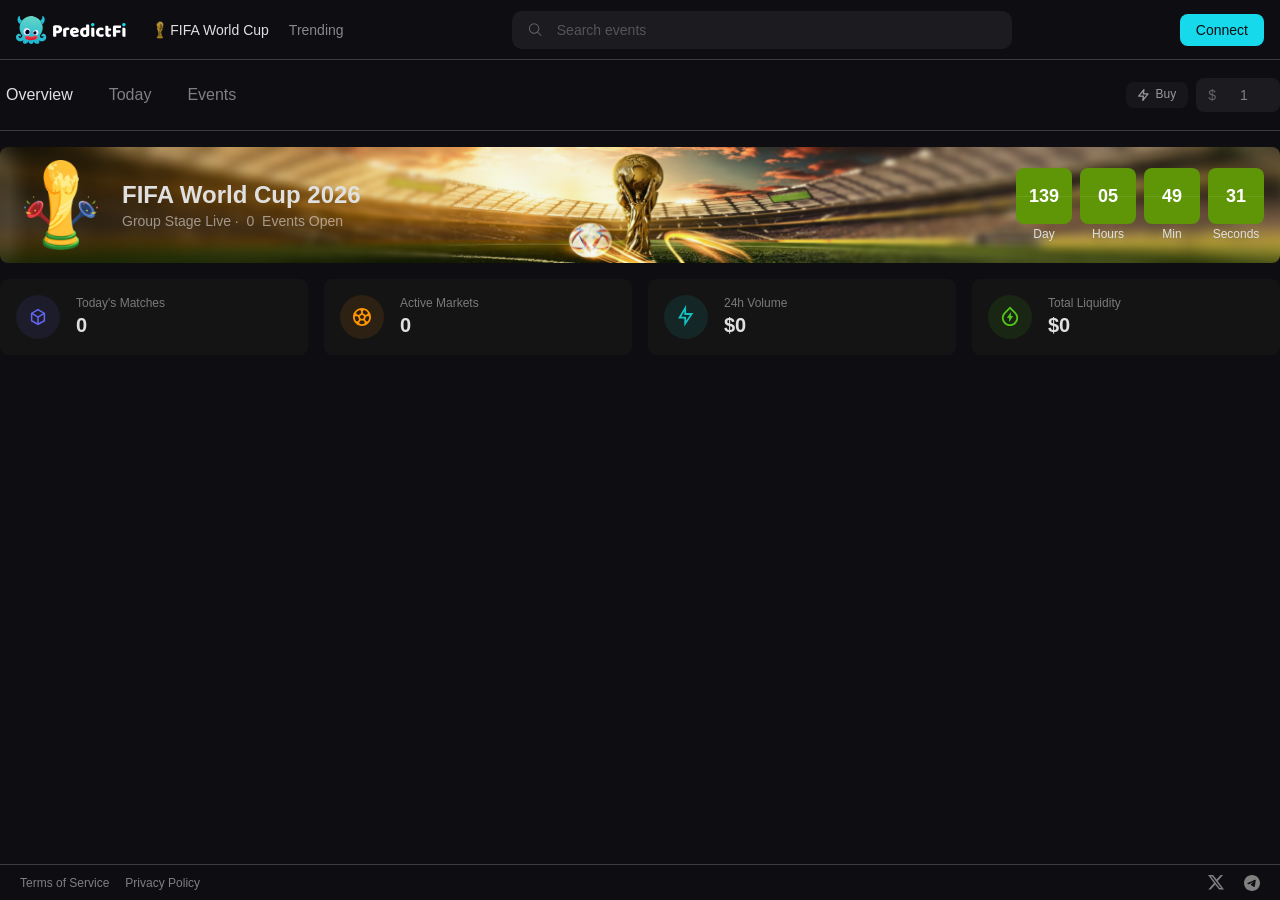
==== index.html @ 65794473 "deploy 20260612_210313" ====
<!DOCTYPE html><html><head><meta charset="utf-8"><meta name="viewport" content="width=device-width, initial-scale=1"><title>PredictFi</title><link rel="stylesheet" href="/_nuxt/entry.DvZzfyZ1.css" crossorigin><link rel="preload" as="fetch" crossorigin="anonymous" href="/_payload.json?951dac61-a5ef-4ca6-a599-dd368ad3305c"><link rel="modulepreload" as="script" crossorigin href="/_nuxt/CstmncPS.js"><script type="module" src="/_nuxt/CstmncPS.js" crossorigin></script><meta name="description" content="Prediction Market"><script id="unhead:payload" type="application/json">{"title":"PredictFi"}</script></head><body><div id="__nuxt"></div><div id="teleports"></div><script>window.__NUXT__={};window.__NUXT__.config={public:{apiBase:"https://api.predictfi.one",i18n:{baseUrl:"",defaultLocale:"en",rootRedirect:"",redirectStatusCode:302,skipSettingLocaleOnNavigate:false,locales:[{code:"en",name:"English",language:""},{code:"ko",name:"한국어",language:""},{code:"es",name:"Español",language:""},{code:"pt",name:"Português",language:""}],detectBrowserLanguage:{alwaysRedirect:false,cookieCrossOrigin:false,cookieDomain:"",cookieKey:"i18n_lang",cookieSecure:false,fallbackLocale:"en",redirectOn:"root",useCookie:true},experimental:{localeDetector:"",typedPages:true,typedOptionsAndMessages:false,alternateLinkCanonicalQueries:true,devCache:false,cacheLifetime:"",stripMessagesPayload:false,preload:false,strictSeo:false,nitroContextDetection:true,httpCacheDuration:10,compactRoutes:false,prerenderMessages:true},domainLocales:{en:{domain:""},ko:{domain:""},es:{domain:""},pt:{domain:""}}}},app:{baseURL:"/",buildId:"951dac61-a5ef-4ca6-a599-dd368ad3305c",buildAssetsDir:"/_nuxt/",cdnURL:""}}</script><script type="application/json" data-nuxt-data="nuxt-app" data-ssr="false" id="__NUXT_DATA__" data-src="/_payload.json?951dac61-a5ef-4ca6-a599-dd368ad3305c">[{"serverRendered":1,"prerenderedAt":2},false,1781269390224]</script></body></html>
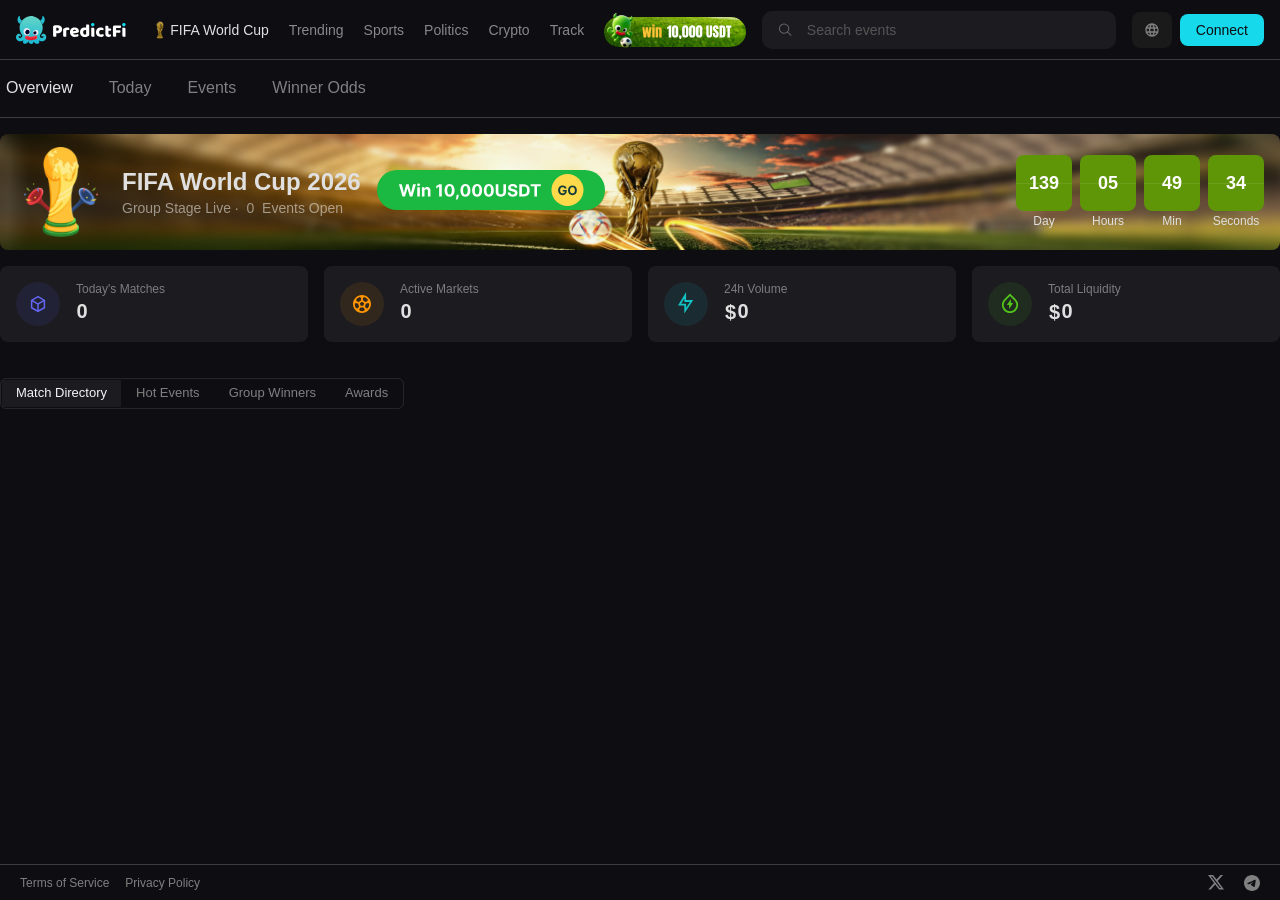
==== commit 119bc220: "deploy 20260702_180226" ====
--- a/index.html
+++ b/index.html
@@ -1 +1 @@
-<!DOCTYPE html><html><head><meta charset="utf-8"><meta name="viewport" content="width=device-width, initial-scale=1"><title>PredictFi</title><link rel="stylesheet" href="/_nuxt/entry.DvZzfyZ1.css" crossorigin><link rel="preload" as="fetch" crossorigin="anonymous" href="/_payload.json?951dac61-a5ef-4ca6-a599-dd368ad3305c"><link rel="modulepreload" as="script" crossorigin href="/_nuxt/CstmncPS.js"><script type="module" src="/_nuxt/CstmncPS.js" crossorigin></script><meta name="description" content="Prediction Market"><script id="unhead:payload" type="application/json">{"title":"PredictFi"}</script></head><body><div id="__nuxt"></div><div id="teleports"></div><script>window.__NUXT__={};window.__NUXT__.config={public:{apiBase:"https://api.predictfi.one",i18n:{baseUrl:"",defaultLocale:"en",rootRedirect:"",redirectStatusCode:302,skipSettingLocaleOnNavigate:false,locales:[{code:"en",name:"English",language:""},{code:"ko",name:"한국어",language:""},{code:"es",name:"Español",language:""},{code:"pt",name:"Português",language:""}],detectBrowserLanguage:{alwaysRedirect:false,cookieCrossOrigin:false,cookieDomain:"",cookieKey:"i18n_lang",cookieSecure:false,fallbackLocale:"en",redirectOn:"root",useCookie:true},experimental:{localeDetector:"",typedPages:true,typedOptionsAndMessages:false,alternateLinkCanonicalQueries:true,devCache:false,cacheLifetime:"",stripMessagesPayload:false,preload:false,strictSeo:false,nitroContextDetection:true,httpCacheDuration:10,compactRoutes:false,prerenderMessages:true},domainLocales:{en:{domain:""},ko:{domain:""},es:{domain:""},pt:{domain:""}}}},app:{baseURL:"/",buildId:"951dac61-a5ef-4ca6-a599-dd368ad3305c",buildAssetsDir:"/_nuxt/",cdnURL:""}}</script><script type="application/json" data-nuxt-data="nuxt-app" data-ssr="false" id="__NUXT_DATA__" data-src="/_payload.json?951dac61-a5ef-4ca6-a599-dd368ad3305c">[{"serverRendered":1,"prerenderedAt":2},false,1781269390224]</script></body></html>+<!DOCTYPE html><html><head><meta charset="utf-8"><meta name="viewport" content="width=device-width, initial-scale=1"><title>PredictFi</title><link rel="stylesheet" href="/_nuxt/entry.CrUbO048.css" crossorigin><link rel="preload" as="fetch" crossorigin="anonymous" href="/_payload.json?8062c6a1-47f4-4e79-991a-de6ace60bf90"><link rel="modulepreload" as="script" crossorigin href="/_nuxt/dnc5nfLg.js"><script type="module" src="/_nuxt/dnc5nfLg.js" crossorigin></script><meta name="description" content="Prediction Market"><script id="unhead:payload" type="application/json">{"title":"PredictFi"}</script></head><body><div id="__nuxt"></div><div id="teleports"></div><script>window.__NUXT__={};window.__NUXT__.config={public:{apiBase:"https://api.predictfi.one",i18n:{baseUrl:"",defaultLocale:"en",rootRedirect:"",redirectStatusCode:302,skipSettingLocaleOnNavigate:false,locales:[{code:"en",name:"English",language:""},{code:"ko",name:"한국어",language:""},{code:"es",name:"Español",language:""},{code:"pt",name:"Português",language:""}],detectBrowserLanguage:{alwaysRedirect:false,cookieCrossOrigin:false,cookieDomain:"",cookieKey:"i18n_lang",cookieSecure:false,fallbackLocale:"en",redirectOn:"root",useCookie:true},experimental:{localeDetector:"",typedPages:true,typedOptionsAndMessages:false,alternateLinkCanonicalQueries:true,devCache:false,cacheLifetime:"",stripMessagesPayload:false,preload:false,strictSeo:false,nitroContextDetection:true,httpCacheDuration:10,compactRoutes:false,prerenderMessages:true},domainLocales:{en:{domain:""},ko:{domain:""},es:{domain:""},pt:{domain:""}}}},app:{baseURL:"/",buildId:"8062c6a1-47f4-4e79-991a-de6ace60bf90",buildAssetsDir:"/_nuxt/",cdnURL:""}}</script><script type="application/json" data-nuxt-data="nuxt-app" data-ssr="false" id="__NUXT_DATA__" data-src="/_payload.json?8062c6a1-47f4-4e79-991a-de6ace60bf90">[{"serverRendered":1,"prerenderedAt":2},false,1782986545966]</script></body></html>
--- a/_nuxt/entry.CrUbO048.css
+++ b/_nuxt/entry.CrUbO048.css
@@ -0,0 +1 @@
+@charset "UTF-8";body,html{line-height:1.15;margin:0;width:100%;-webkit-text-size-adjust:100%;background:#0d0d12;font-family:Poppins-regular,DINPro-regular,sans-serif}*{box-sizing:border-box}main{display:block}h1{font-size:2em}h1,h2,h3,h4{margin:0;padding:0}hr{box-sizing:content-box;height:0;overflow:visible}pre{font-family:monospace,monospace;font-size:1em}a{background-color:transparent}abbr[title]{border-bottom:none;text-decoration:underline;-webkit-text-decoration:underline dotted;text-decoration:underline dotted}b,strong{font-weight:bolder}code,kbd,samp{font-family:monospace,monospace;font-size:1em}small{font-size:80%}sub,sup{font-size:75%;line-height:0;position:relative;vertical-align:baseline}sub{bottom:-.25em}sup{top:-.5em}img{border-style:none}button,input,optgroup,select,textarea{font-family:inherit;font-size:100%;line-height:1.15;margin:0}button,input{overflow:visible}button,select{text-transform:none}[type=button],[type=reset],[type=submit],button{-webkit-appearance:button}[type=button]::-moz-focus-inner,[type=reset]::-moz-focus-inner,[type=submit]::-moz-focus-inner,button::-moz-focus-inner{border-style:none;padding:0}[type=button]:-moz-focusring,[type=reset]:-moz-focusring,[type=submit]:-moz-focusring,button:-moz-focusring{outline:1px dotted ButtonText}fieldset{padding:.35em .75em .625em}legend{box-sizing:border-box;color:inherit;display:table;max-width:100%;padding:0;white-space:normal}progress{vertical-align:baseline}textarea{overflow:auto}[type=checkbox],[type=radio]{box-sizing:border-box;padding:0}[type=number]::-webkit-inner-spin-button,[type=number]::-webkit-outer-spin-button{height:auto}[type=search]{-webkit-appearance:textfield;outline-offset:-2px}[type=search]::-webkit-search-decoration{-webkit-appearance:none}::-webkit-file-upload-button{-webkit-appearance:button;font:inherit}details{display:block}summary{display:list-item}[hidden],template{display:none}li,ul{list-style:none;margin:0;padding:0}a,a:active,a:focus,a:visited{color:inherit;outline:none;text-decoration:none}a:hover{text-decoration:none}:root{--el-color-white:#fff;--el-color-black:#000;--el-color-primary-rgb:64,158,255;--el-color-success-rgb:103,194,58;--el-color-warning-rgb:230,162,60;--el-color-danger-rgb:245,108,108;--el-color-error-rgb:245,108,108;--el-color-info-rgb:144,147,153;--el-font-size-extra-large:20px;--el-font-size-large:18px;--el-font-size-medium:16px;--el-font-size-base:14px;--el-font-size-small:13px;--el-font-size-extra-small:12px;--el-font-family:"Helvetica Neue",Helvetica,"PingFang SC","Hiragino Sans GB","Microsoft YaHei","微软雅黑",Arial,sans-serif;--el-font-weight-primary:500;--el-font-line-height-primary:24px;--el-index-normal:1;--el-index-top:1000;--el-index-popper:2000;--el-border-radius-base:4px;--el-border-radius-small:2px;--el-border-radius-round:20px;--el-border-radius-circle:100%;--el-transition-duration:.3s;--el-transition-duration-fast:.2s;--el-transition-function-ease-in-out-bezier:cubic-bezier(.645,.045,.355,1);--el-transition-function-fast-bezier:cubic-bezier(.23,1,.32,1);--el-transition-all:all var(--el-transition-duration) var(--el-transition-function-ease-in-out-bezier);--el-transition-fade:opacity var(--el-transition-duration) var(--el-transition-function-fast-bezier);--el-transition-md-fade:transform var(--el-transition-duration) var(--el-transition-function-fast-bezier),opacity var(--el-transition-duration) var(--el-transition-function-fast-bezier);--el-transition-fade-linear:opacity var(--el-transition-duration-fast) linear;--el-transition-border:border-color var(--el-transition-duration-fast) var(--el-transition-function-ease-in-out-bezier);--el-transition-box-shadow:box-shadow var(--el-transition-duration-fast) var(--el-transition-function-ease-in-out-bezier);--el-transition-color:color var(--el-transition-duration-fast) var(--el-transition-function-ease-in-out-bezier);--el-component-size-large:40px;--el-component-size:32px;--el-component-size-small:24px;--lightningcss-light:initial;--lightningcss-dark: ;color-scheme:light;--el-color-primary:#409eff;--el-color-primary-light-3:#79bbff;--el-color-primary-light-5:#a0cfff;--el-color-primary-light-7:#c6e2ff;--el-color-primary-light-8:#d9ecff;--el-color-primary-light-9:#ecf5ff;--el-color-primary-dark-2:#337ecc;--el-color-success:#67c23a;--el-color-success-light-3:#95d475;--el-color-success-light-5:#b3e19d;--el-color-success-light-7:#d1edc4;--el-color-success-light-8:#e1f3d8;--el-color-success-light-9:#f0f9eb;--el-color-success-dark-2:#529b2e;--el-color-warning:#e6a23c;--el-color-warning-light-3:#eebe77;--el-color-warning-light-5:#f3d19e;--el-color-warning-light-7:#f8e3c5;--el-color-warning-light-8:#faecd8;--el-color-warning-light-9:#fdf6ec;--el-color-warning-dark-2:#b88230;--el-color-danger:#f56c6c;--el-color-danger-light-3:#f89898;--el-color-danger-light-5:#fab6b6;--el-color-danger-light-7:#fcd3d3;--el-color-danger-light-8:#fde2e2;--el-color-danger-light-9:#fef0f0;--el-color-danger-dark-2:#c45656;--el-color-error:#f56c6c;--el-color-error-light-3:#f89898;--el-color-error-light-5:#fab6b6;--el-color-error-light-7:#fcd3d3;--el-color-error-light-8:#fde2e2;--el-color-error-light-9:#fef0f0;--el-color-error-dark-2:#c45656;--el-color-info:#909399;--el-color-info-light-3:#b1b3b8;--el-color-info-light-5:#c8c9cc;--el-color-info-light-7:#dedfe0;--el-color-info-light-8:#e9e9eb;--el-color-info-light-9:#f4f4f5;--el-color-info-dark-2:#73767a;--el-bg-color:#fff;--el-bg-color-page:#f2f3f5;--el-bg-color-overlay:#fff;--el-text-color-primary:#303133;--el-text-color-regular:#606266;--el-text-color-secondary:#909399;--el-text-color-placeholder:#a8abb2;--el-text-color-disabled:#c0c4cc;--el-border-color:#dcdfe6;--el-border-color-light:#e4e7ed;--el-border-color-lighter:#ebeef5;--el-border-color-extra-light:#f2f6fc;--el-border-color-dark:#d4d7de;--el-border-color-darker:#cdd0d6;--el-fill-color:#f0f2f5;--el-fill-color-light:#f5f7fa;--el-fill-color-lighter:#fafafa;--el-fill-color-extra-light:#fafcff;--el-fill-color-dark:#ebedf0;--el-fill-color-darker:#e6e8eb;--el-fill-color-blank:#fff;--el-box-shadow:0px 12px 32px 4px #0000000a,0px 8px 20px #00000014;--el-box-shadow-light:0px 0px 12px #0000001f;--el-box-shadow-lighter:0px 0px 6px #0000001f;--el-box-shadow-dark:0px 16px 48px 16px #00000014,0px 12px 32px #0000001f,0px 8px 16px -8px #00000029;--el-disabled-bg-color:var(--el-fill-color-light);--el-disabled-text-color:var(--el-text-color-placeholder);--el-disabled-border-color:var(--el-border-color-light);--el-overlay-color:#000c;--el-overlay-color-light:#000000b3;--el-overlay-color-lighter:#00000080;--el-mask-color:#ffffffe6;--el-mask-color-extra-light:#ffffff4d;--el-border-width:1px;--el-border-style:solid;--el-border-color-hover:var(--el-text-color-disabled);--el-border:var(--el-border-width) var(--el-border-style) var(--el-border-color);--el-svg-monochrome-grey:var(--el-border-color)}.el-zoom-in-top-enter-active,.el-zoom-in-top-leave-active{opacity:1;transform:scaleY(1);transform-origin:top;transition:var(--el-transition-md-fade)}.el-zoom-in-top-enter-active[data-popper-placement^=top],.el-zoom-in-top-leave-active[data-popper-placement^=top]{transform-origin:bottom}.el-zoom-in-bottom-enter-active,.el-zoom-in-bottom-leave-active{opacity:1;transform:scaleY(1);transform-origin:bottom;transition:var(--el-transition-md-fade)}.el-zoom-in-left-enter-active,.el-zoom-in-left-leave-active{opacity:1;transform:scale(1);transform-origin:0 0;transition:var(--el-transition-md-fade)}.el-affix--fixed{position:fixed}.el-alert{--el-alert-padding:8px 16px;--el-alert-border-radius-base:var(--el-border-radius-base);--el-alert-title-font-size:14px;--el-alert-title-with-description-font-size:16px;--el-alert-description-font-size:14px;--el-alert-close-font-size:16px;--el-alert-close-customed-font-size:14px;--el-alert-icon-size:16px;--el-alert-icon-large-size:28px;align-items:center;background-color:var(--el-color-white);border-radius:var(--el-alert-border-radius-base);box-sizing:border-box;display:flex;margin:0;opacity:1;overflow:hidden;padding:var(--el-alert-padding);position:relative;transition:opacity var(--el-transition-duration-fast);width:100%}.el-alert.is-light .el-alert__close-btn{color:var(--el-text-color-placeholder)}.el-alert.is-dark :is(.el-alert__close-btn,.el-alert__description){color:var(--el-color-white)}.el-alert.is-center{justify-content:center}.el-alert--primary{--el-alert-bg-color:var(--el-color-primary-light-9)}.el-alert--primary.is-light{background-color:var(--el-alert-bg-color)}.el-alert--primary.is-light,.el-alert--primary.is-light .el-alert__description{color:var(--el-color-primary)}.el-alert--primary.is-dark{background-color:var(--el-color-primary);color:var(--el-color-white)}.el-alert--success{--el-alert-bg-color:var(--el-color-success-light-9)}.el-alert--success.is-light{background-color:var(--el-alert-bg-color)}.el-alert--success.is-light,.el-alert--success.is-light .el-alert__description{color:var(--el-color-success)}.el-alert--success.is-dark{background-color:var(--el-color-success);color:var(--el-color-white)}.el-alert--info{--el-alert-bg-color:var(--el-color-info-light-9)}.el-alert--info.is-light{background-color:var(--el-alert-bg-color)}.el-alert--info.is-light,.el-alert--info.is-light .el-alert__description{color:var(--el-color-info)}.el-alert--info.is-dark{background-color:var(--el-color-info);color:var(--el-color-white)}.el-alert--warning{--el-alert-bg-color:var(--el-color-warning-light-9)}.el-alert--warning.is-light{background-color:var(--el-alert-bg-color)}.el-alert--warning.is-light,.el-alert--warning.is-light .el-alert__description{color:var(--el-color-warning)}.el-alert--warning.is-dark{background-color:var(--el-color-warning);color:var(--el-color-white)}.el-alert--error{--el-alert-bg-color:var(--el-color-error-light-9)}.el-alert--error.is-light{background-color:var(--el-alert-bg-color)}.el-alert--error.is-light,.el-alert--error.is-light .el-alert__description{color:var(--el-color-error)}.el-alert--error.is-dark{background-color:var(--el-color-error);color:var(--el-color-white)}.el-alert__content{display:flex;flex-direction:column;gap:4px}.el-alert .el-alert__icon{font-size:var(--el-alert-icon-size);margin-right:8px;width:var(--el-alert-icon-size)}.el-alert .el-alert__icon.is-big{font-size:var(--el-alert-icon-large-size);margin-right:12px;width:var(--el-alert-icon-large-size)}.el-alert__title{font-size:var(--el-alert-title-font-size);line-height:24px}.el-alert__title.with-description{font-size:var(--el-alert-title-with-description-font-size)}.el-alert .el-alert__description{font-size:var(--el-alert-description-font-size);margin:0}.el-alert .el-alert__close-btn{cursor:pointer;font-size:var(--el-alert-close-font-size);opacity:1;position:absolute;right:16px;top:12px}.el-alert .el-alert__close-btn.is-customed{font-size:var(--el-alert-close-customed-font-size);font-style:normal;line-height:24px;top:8px}.el-alert-fade-enter-from,.el-alert-fade-leave-active{opacity:0}.el-aside{box-sizing:border-box;flex-shrink:0;overflow:auto;width:var(--el-aside-width,300px)}.el-autocomplete{--el-input-text-color:var(--el-text-color-regular);--el-input-border:var(--el-border);--el-input-hover-border:var(--el-border-color-hover);--el-input-focus-border:var(--el-color-primary);--el-input-transparent-border:0 0 0 1px #0000 inset;--el-input-border-color:var(--el-border-color);--el-input-border-radius:var(--el-border-radius-base);--el-input-bg-color:var(--el-fill-color-blank);--el-input-icon-color:var(--el-text-color-placeholder);--el-input-placeholder-color:var(--el-text-color-placeholder);--el-input-hover-border-color:var(--el-border-color-hover);--el-input-clear-hover-color:var(--el-text-color-secondary);--el-input-focus-border-color:var(--el-color-primary);--el-input-width:100%;display:inline-block;position:relative;width:var(--el-input-width)}.el-autocomplete__popper.el-popper{background:var(--el-bg-color-overlay);box-shadow:var(--el-box-shadow-light)}.el-autocomplete__popper.el-popper,.el-autocomplete__popper.el-popper .el-popper__arrow:before{border:1px solid var(--el-border-color-light)}.el-autocomplete__popper.el-popper[data-popper-placement^=top] .el-popper__arrow:before{border-left-color:#0000;border-top-color:#0000}.el-autocomplete__popper.el-popper[data-popper-placement^=bottom] .el-popper__arrow:before{border-bottom-color:#0000;border-right-color:#0000}.el-autocomplete__popper.el-popper[data-popper-placement^=left] .el-popper__arrow:before{border-bottom-color:#0000;border-left-color:#0000}.el-autocomplete__popper.el-popper[data-popper-placement^=right] .el-popper__arrow:before{border-right-color:#0000;border-top-color:#0000}.el-autocomplete-suggestion{border-radius:var(--el-border-radius-base);box-sizing:border-box}.el-autocomplete-suggestion__header{border-bottom:1px solid var(--el-border-color-lighter);padding:10px}.el-autocomplete-suggestion__footer{border-top:1px solid var(--el-border-color-lighter);padding:10px}.el-autocomplete-suggestion__wrap{box-sizing:border-box;max-height:280px;padding:10px 0}.el-autocomplete-suggestion__list{margin:0;padding:0}.el-autocomplete-suggestion li{color:var(--el-text-color-regular);cursor:pointer;font-size:var(--el-font-size-base);line-height:34px;list-style:none;margin:0;overflow:hidden;padding:0 20px;text-align:left;text-overflow:ellipsis;white-space:nowrap}.el-autocomplete-suggestion :is(li.highlighted,li:hover){background-color:var(--el-fill-color-light)}.el-autocomplete-suggestion li.divider{border-top:1px solid var(--el-color-black);margin-top:6px}.el-autocomplete-suggestion li.divider:last-child{margin-bottom:-6px}.el-autocomplete-suggestion.is-loading li{align-items:center;color:var(--el-text-color-secondary);cursor:default;display:flex;font-size:20px;height:100px;justify-content:center}.el-autocomplete-suggestion.is-loading li:hover{background-color:var(--el-bg-color-overlay)}.el-avatar{--el-avatar-text-color:var(--el-color-white);--el-avatar-bg-color:var(--el-text-color-disabled);--el-avatar-text-size:14px;--el-avatar-icon-size:18px;--el-avatar-border-radius:var(--el-border-radius-base);--el-avatar-size-large:56px;--el-avatar-size:40px;--el-avatar-size-small:24px;align-items:center;background:var(--el-avatar-bg-color);box-sizing:border-box;color:var(--el-avatar-text-color);display:inline-flex;font-size:var(--el-avatar-text-size);height:var(--el-avatar-size);justify-content:center;outline:none;overflow:hidden;text-align:center;width:var(--el-avatar-size)}.el-avatar>img{display:block;height:100%;width:100%}.el-avatar--circle{border-radius:50%}.el-avatar--square{border-radius:var(--el-avatar-border-radius)}.el-avatar--icon{font-size:var(--el-avatar-icon-size)}.el-avatar--small{--el-avatar-size:24px}.el-avatar--large{--el-avatar-size:56px}.el-avatar-group{--el-avatar-group-item-gap:-8px;--el-avatar-group-collapse-item-gap:4px;display:inline-flex}.el-avatar-group .el-avatar{border:1px solid var(--el-border-color-extra-light)}.el-avatar-group .el-avatar:not(:first-child){margin-left:var(--el-avatar-group-item-gap)}.el-avatar-group__collapse-avatars{--el-avatar-group-item-gap:-8px;--el-avatar-group-collapse-item-gap:4px}.el-avatar-group__collapse-avatars .el-avatar:not(:first-child){margin-left:var(--el-avatar-group-collapse-item-gap)}.el-backtop{--el-backtop-bg-color:var(--el-bg-color-overlay);--el-backtop-text-color:var(--el-color-primary);--el-backtop-hover-bg-color:var(--el-border-color-extra-light);align-items:center;background-color:var(--el-backtop-bg-color);border-radius:50%;box-shadow:var(--el-box-shadow-lighter);color:var(--el-backtop-text-color);cursor:pointer;display:flex;font-size:20px;height:40px;justify-content:center;position:fixed;width:40px;z-index:5}.el-backtop:hover{background-color:var(--el-backtop-hover-bg-color)}.el-backtop__icon{font-size:20px}.el-badge{--el-badge-bg-color:var(--el-color-danger);--el-badge-radius:10px;--el-badge-font-size:12px;--el-badge-padding:6px;--el-badge-size:18px;display:inline-block;position:relative;vertical-align:middle;width:fit-content}.el-badge__content{align-items:center;background-color:var(--el-badge-bg-color);border:1px solid var(--el-bg-color);border-radius:var(--el-badge-radius);color:var(--el-color-white);display:inline-flex;font-size:var(--el-badge-font-size);height:var(--el-badge-size);justify-content:center;padding:0 var(--el-badge-padding);white-space:nowrap}.el-badge__content.is-fixed{position:absolute;right:calc(1px + var(--el-badge-size)/2);top:0;transform:translateY(-50%)translate(100%);z-index:var(--el-index-normal)}.el-badge__content.is-fixed.is-dot{right:5px}.el-badge__content.is-dot{border-radius:50%;height:8px;padding:0;right:0;width:8px}.el-badge__content.is-hide-zero{display:none}.el-badge__content--primary{background-color:var(--el-color-primary)}.el-badge__content--success{background-color:var(--el-color-success)}.el-badge__content--warning{background-color:var(--el-color-warning)}.el-badge__content--info{background-color:var(--el-color-info)}.el-badge__content--danger{background-color:var(--el-color-danger)}.el-breadcrumb__separator{color:var(--el-text-color-placeholder);font-weight:700;margin:0 9px}.el-breadcrumb__separator.el-icon{font-weight:400;margin:0 6px}.el-breadcrumb__separator.el-icon svg{vertical-align:middle}.el-breadcrumb__item{align-items:center;display:inline-flex;float:left}.el-breadcrumb__inner{color:var(--el-text-color-regular)}.el-breadcrumb__inner a,.el-breadcrumb__inner.is-link{color:var(--el-text-color-primary);font-weight:700;text-decoration:none;transition:var(--el-transition-color)}.el-breadcrumb__inner a:hover,.el-breadcrumb__inner.is-link:hover{color:var(--el-color-primary);cursor:pointer}.el-breadcrumb__item:last-child .el-breadcrumb__inner,.el-breadcrumb__item:last-child .el-breadcrumb__inner a,.el-breadcrumb__item:last-child .el-breadcrumb__inner a:hover,.el-breadcrumb__item:last-child .el-breadcrumb__inner:hover{color:var(--el-text-color-regular);cursor:text;font-weight:400}.el-breadcrumb__item:last-child .el-breadcrumb__separator{display:none}.el-breadcrumb{font-size:14px;line-height:1}.el-breadcrumb:after,.el-breadcrumb:before{content:"";display:table}.el-breadcrumb:after{clear:both}.el-button-group>.el-button+.el-button{margin-left:0}.el-button-group>.el-button:first-child:last-child{border-bottom-left-radius:var(--el-border-radius-base);border-bottom-right-radius:var(--el-border-radius-base);border-top-left-radius:var(--el-border-radius-base);border-top-right-radius:var(--el-border-radius-base)}.el-button-group>.el-button:first-child:last-child.is-round{border-radius:var(--el-border-radius-round)}.el-button-group>.el-button:first-child:last-child.is-circle{border-radius:50%}.el-button-group>.el-button:not(:first-child):not(:last-child){border-radius:0}.el-button-group>:is(.el-button.is-active,.el-button:active,.el-button:focus,.el-button:hover){z-index:1}.el-button-group--horizontal{display:inline-block;vertical-align:middle}.el-button-group--horizontal:after,.el-button-group--horizontal:before{content:"";display:table}.el-button-group--horizontal:after{clear:both}.el-button-group--horizontal>.el-button{float:left;position:relative}.el-button-group--horizontal>.el-button:first-child{border-bottom-right-radius:0;border-top-right-radius:0}.el-button-group--horizontal>.el-button:last-child{border-bottom-left-radius:0;border-top-left-radius:0}.el-button-group--horizontal>.el-button:not(:last-child){margin-right:-1px}.el-button-group--horizontal .el-button--primary:first-child{border-right-color:var(--el-button-divide-border-color)}.el-button-group--horizontal .el-button--primary:last-child{border-left-color:var(--el-button-divide-border-color)}.el-button-group--horizontal .el-button--primary:not(:first-child):not(:last-child){border-left-color:var(--el-button-divide-border-color);border-right-color:var(--el-button-divide-border-color)}.el-button-group--horizontal .el-button--success:first-child{border-right-color:var(--el-button-divide-border-color)}.el-button-group--horizontal .el-button--success:last-child{border-left-color:var(--el-button-divide-border-color)}.el-button-group--horizontal .el-button--success:not(:first-child):not(:last-child){border-left-color:var(--el-button-divide-border-color);border-right-color:var(--el-button-divide-border-color)}.el-button-group--horizontal .el-button--warning:first-child{border-right-color:var(--el-button-divide-border-color)}.el-button-group--horizontal .el-button--warning:last-child{border-left-color:var(--el-button-divide-border-color)}.el-button-group--horizontal .el-button--warning:not(:first-child):not(:last-child){border-left-color:var(--el-button-divide-border-color);border-right-color:var(--el-button-divide-border-color)}.el-button-group--horizontal .el-button--danger:first-child{border-right-color:var(--el-button-divide-border-color)}.el-button-group--horizontal .el-button--danger:last-child{border-left-color:var(--el-button-divide-border-color)}.el-button-group--horizontal .el-button--danger:not(:first-child):not(:last-child){border-left-color:var(--el-button-divide-border-color);border-right-color:var(--el-button-divide-border-color)}.el-button-group--horizontal .el-button--info:first-child{border-right-color:var(--el-button-divide-border-color)}.el-button-group--horizontal .el-button--info:last-child{border-left-color:var(--el-button-divide-border-color)}.el-button-group--horizontal .el-button--info:not(:first-child):not(:last-child){border-left-color:var(--el-button-divide-border-color);border-right-color:var(--el-button-divide-border-color)}.el-button-group--horizontal>.el-dropdown>.el-button{border-bottom-left-radius:0;border-left-color:var(--el-button-divide-border-color);border-top-left-radius:0}.el-button-group--vertical{align-items:stretch;display:inline-flex;flex-direction:column}.el-button-group--vertical>.el-button{margin-top:-1px}.el-button-group--vertical>.el-button:first-child{border-bottom-left-radius:0;border-bottom-right-radius:0}.el-button-group--vertical>.el-button:last-child{border-top-left-radius:0;border-top-right-radius:0}.el-button-group--vertical>.el-dropdown{margin-top:-1px}.el-button-group--vertical>.el-dropdown>.el-button{border-left-color:var(--el-button-divide-border-color);border-top-left-radius:0;border-top-right-radius:0}.el-button-group--vertical .el-button--primary:first-child{border-bottom-color:var(--el-button-divide-border-color)}.el-button-group--vertical .el-button--primary:last-child{border-top-color:var(--el-button-divide-border-color)}.el-button-group--vertical .el-button--primary:not(:first-child):not(:last-child){border-bottom-color:var(--el-button-divide-border-color);border-top-color:var(--el-button-divide-border-color)}.el-button-group--vertical .el-button--success:first-child{border-bottom-color:var(--el-button-divide-border-color)}.el-button-group--vertical .el-button--success:last-child{border-top-color:var(--el-button-divide-border-color)}.el-button-group--vertical .el-button--success:not(:first-child):not(:last-child){border-bottom-color:var(--el-button-divide-border-color);border-top-color:var(--el-button-divide-border-color)}.el-button-group--vertical .el-button--warning:first-child{border-bottom-color:var(--el-button-divide-border-color)}.el-button-group--vertical .el-button--warning:last-child{border-top-color:var(--el-button-divide-border-color)}.el-button-group--vertical .el-button--warning:not(:first-child):not(:last-child){border-bottom-color:var(--el-button-divide-border-color);border-top-color:var(--el-button-divide-border-color)}.el-button-group--vertical .el-button--danger:first-child{border-bottom-color:var(--el-button-divide-border-color)}.el-button-group--vertical .el-button--danger:last-child{border-top-color:var(--el-button-divide-border-color)}.el-button-group--vertical .el-button--danger:not(:first-child):not(:last-child){border-bottom-color:var(--el-button-divide-border-color);border-top-color:var(--el-button-divide-border-color)}.el-button-group--vertical .el-button--info:first-child{border-bottom-color:var(--el-button-divide-border-color)}.el-button-group--vertical .el-button--info:last-child{border-top-color:var(--el-button-divide-border-color)}.el-button-group--vertical .el-button--info:not(:first-child):not(:last-child){border-bottom-color:var(--el-button-divide-border-color);border-top-color:var(--el-button-divide-border-color)}.el-button{--el-button-font-weight:var(--el-font-weight-primary);--el-button-border-color:var(--el-border-color);--el-button-bg-color:var(--el-fill-color-blank);--el-button-text-color:var(--el-text-color-regular);--el-button-disabled-text-color:var(--el-disabled-text-color);--el-button-disabled-bg-color:var(--el-fill-color-blank);--el-button-disabled-border-color:var(--el-border-color-light);--el-button-divide-border-color:#ffffff80;--el-button-hover-text-color:var(--el-color-primary);--el-button-hover-bg-color:var(--el-color-primary-light-9);--el-button-hover-border-color:var(--el-color-primary-light-7);--el-button-active-text-color:var(--el-button-hover-text-color);--el-button-active-border-color:var(--el-color-primary);--el-button-active-bg-color:var(--el-button-hover-bg-color);--el-button-outline-color:var(--el-color-primary-light-5);--el-button-hover-link-text-color:var(--el-text-color-secondary);--el-button-active-color:var(--el-text-color-primary);align-items:center;-webkit-appearance:none;background-color:var(--el-button-bg-color);border:var(--el-border);border-color:var(--el-button-border-color);box-sizing:border-box;color:var(--el-button-text-color);cursor:pointer;display:inline-flex;font-weight:var(--el-button-font-weight);height:32px;justify-content:center;line-height:1;outline:none;text-align:center;transition:all .1s;-webkit-user-select:none;user-select:none;vertical-align:middle;white-space:nowrap}.el-button:hover{background-color:var(--el-button-hover-bg-color);border-color:var(--el-button-hover-border-color);color:var(--el-button-hover-text-color);outline:none}.el-button:active{background-color:var(--el-button-active-bg-color);border-color:var(--el-button-active-border-color);color:var(--el-button-active-text-color);outline:none}.el-button:focus-visible{outline:2px solid var(--el-button-outline-color);outline-offset:1px;transition:outline-offset,outline}.el-button>span{align-items:center;display:inline-flex}.el-button+.el-button{margin-left:12px}.el-button{border-radius:var(--el-border-radius-base);font-size:var(--el-font-size-base)}.el-button,.el-button.is-round{padding:8px 15px}.el-button::-moz-focus-inner{border:0}.el-button [class*=el-icon]+span{margin-left:6px}.el-button [class*=el-icon] svg{vertical-align:bottom}.el-button.is-plain{--el-button-hover-text-color:var(--el-color-primary);--el-button-hover-bg-color:var(--el-fill-color-blank);--el-button-hover-border-color:var(--el-color-primary)}.el-button.is-active{background-color:var(--el-button-active-bg-color);border-color:var(--el-button-active-border-color);color:var(--el-button-active-text-color);outline:none}.el-button.is-disabled,.el-button.is-disabled:hover{background-color:var(--el-button-disabled-bg-color);background-image:none;border-color:var(--el-button-disabled-border-color);color:var(--el-button-disabled-text-color);cursor:not-allowed}.el-button.is-loading{pointer-events:none;position:relative}.el-button.is-loading:before{background-color:var(--el-mask-color-extra-light);border-radius:inherit;content:"";inset:-1px;pointer-events:none;position:absolute;z-index:1}.el-button.is-round{border-radius:var(--el-border-radius-round)}.el-button.is-dashed{--el-button-hover-text-color:var(--el-color-primary);--el-button-hover-bg-color:var(--el-fill-color-blank);--el-button-hover-border-color:var(--el-color-primary);border-style:dashed}.el-button.is-circle{border-radius:50%;padding:8px;width:32px}.el-button.is-text{background-color:#0000;border:0 solid #0000;color:var(--el-button-text-color)}.el-button.is-text.is-disabled{background-color:#0000!important;color:var(--el-button-disabled-text-color)}.el-button.is-text:not(.is-disabled):hover{background-color:var(--el-fill-color-light)}.el-button.is-text:not(.is-disabled):focus-visible{outline:2px solid var(--el-button-outline-color);outline-offset:1px;transition:outline-offset,outline}.el-button.is-text:not(.is-disabled):active{background-color:var(--el-fill-color)}.el-button.is-text:not(.is-disabled).is-has-bg{background-color:var(--el-fill-color-light)}.el-button.is-text:not(.is-disabled).is-has-bg:hover{background-color:var(--el-fill-color)}.el-button.is-text:not(.is-disabled).is-has-bg:active{background-color:var(--el-fill-color-dark)}.el-button__text--expand{letter-spacing:.3em;margin-right:-.3em}.el-button.is-link{background:0 0;border-color:#0000;color:var(--el-button-text-color);height:auto;padding:2px}.el-button.is-link:hover{color:var(--el-button-hover-link-text-color)}.el-button.is-link.is-disabled{background-color:#0000!important;border-color:#0000!important;color:var(--el-button-disabled-text-color)}.el-button.is-link:not(.is-disabled):hover{background-color:#0000;border-color:#0000}.el-button.is-link:not(.is-disabled):active{background-color:#0000;border-color:#0000;color:var(--el-button-active-color)}.el-button--text{background:0 0;border-color:#0000;color:var(--el-color-primary);padding-left:0;padding-right:0}.el-button--text.is-disabled{background-color:#0000!important;border-color:#0000!important;color:var(--el-button-disabled-text-color)}.el-button--text:not(.is-disabled):hover{background-color:#0000;border-color:#0000;color:var(--el-color-primary-light-3)}.el-button--text:not(.is-disabled):active{background-color:#0000;border-color:#0000;color:var(--el-color-primary-dark-2)}.el-button__link--expand{letter-spacing:.3em;margin-right:-.3em}.el-button--primary{--el-button-text-color:var(--el-color-white);--el-button-bg-color:var(--el-color-primary);--el-button-border-color:var(--el-color-primary);--el-button-outline-color:var(--el-color-primary-light-5);--el-button-active-color:var(--el-color-primary-dark-2);--el-button-hover-text-color:var(--el-color-white);--el-button-hover-link-text-color:var(--el-color-primary-light-5);--el-button-hover-bg-color:var(--el-color-primary-light-3);--el-button-hover-border-color:var(--el-color-primary-light-3);--el-button-active-bg-color:var(--el-color-primary-dark-2);--el-button-active-border-color:var(--el-color-primary-dark-2);--el-button-disabled-text-color:var(--el-color-white);--el-button-disabled-bg-color:var(--el-color-primary-light-5);--el-button-disabled-border-color:var(--el-color-primary-light-5)}.el-button--primary.is-link,.el-button--primary.is-plain,.el-button--primary.is-text{--el-button-text-color:var(--el-color-primary);--el-button-bg-color:var(--el-color-primary-light-9);--el-button-border-color:var(--el-color-primary-light-5);--el-button-hover-text-color:var(--el-color-white);--el-button-hover-bg-color:var(--el-color-primary);--el-button-hover-border-color:var(--el-color-primary);--el-button-active-text-color:var(--el-color-white)}.el-button--primary.is-link.is-disabled,.el-button--primary.is-link.is-disabled:active,.el-button--primary.is-link.is-disabled:focus,.el-button--primary.is-link.is-disabled:hover,.el-button--primary.is-plain.is-disabled,.el-button--primary.is-plain.is-disabled:active,.el-button--primary.is-plain.is-disabled:focus,.el-button--primary.is-plain.is-disabled:hover,.el-button--primary.is-text.is-disabled,.el-button--primary.is-text.is-disabled:active,.el-button--primary.is-text.is-disabled:focus,.el-button--primary.is-text.is-disabled:hover{background-color:var(--el-color-primary-light-9);border-color:var(--el-color-primary-light-8);color:var(--el-color-primary-light-5)}.el-button--primary.is-dashed{--el-button-text-color:var(--el-color-primary);--el-button-bg-color:var(--el-color-primary-light-9);--el-button-border-color:var(--el-color-primary-light-5);--el-button-hover-text-color:var(--el-color-primary);--el-button-hover-bg-color:var(--el-color-primary-light-9);--el-button-hover-border-color:var(--el-color-primary-light-3);--el-button-active-text-color:var(--el-color-primary-dark-2);--el-button-active-bg-color:var(--el-color-primary-light-9);--el-button-active-border-color:var(--el-color-primary-dark-2)}.el-button--primary.is-dashed.is-disabled,.el-button--primary.is-dashed.is-disabled:active,.el-button--primary.is-dashed.is-disabled:focus,.el-button--primary.is-dashed.is-disabled:hover{background-color:var(--el-color-primary-light-9);border-color:var(--el-color-primary-light-8);color:var(--el-color-primary-light-5)}.el-button--success{--el-button-text-color:var(--el-color-white);--el-button-bg-color:var(--el-color-success);--el-button-border-color:var(--el-color-success);--el-button-outline-color:var(--el-color-success-light-5);--el-button-active-color:var(--el-color-success-dark-2);--el-button-hover-text-color:var(--el-color-white);--el-button-hover-link-text-color:var(--el-color-success-light-5);--el-button-hover-bg-color:var(--el-color-success-light-3);--el-button-hover-border-color:var(--el-color-success-light-3);--el-button-active-bg-color:var(--el-color-success-dark-2);--el-button-active-border-color:var(--el-color-success-dark-2);--el-button-disabled-text-color:var(--el-color-white);--el-button-disabled-bg-color:var(--el-color-success-light-5);--el-button-disabled-border-color:var(--el-color-success-light-5)}.el-button--success.is-link,.el-button--success.is-plain,.el-button--success.is-text{--el-button-text-color:var(--el-color-success);--el-button-bg-color:var(--el-color-success-light-9);--el-button-border-color:var(--el-color-success-light-5);--el-button-hover-text-color:var(--el-color-white);--el-button-hover-bg-color:var(--el-color-success);--el-button-hover-border-color:var(--el-color-success);--el-button-active-text-color:var(--el-color-white)}.el-button--success.is-link.is-disabled,.el-button--success.is-link.is-disabled:active,.el-button--success.is-link.is-disabled:focus,.el-button--success.is-link.is-disabled:hover,.el-button--success.is-plain.is-disabled,.el-button--success.is-plain.is-disabled:active,.el-button--success.is-plain.is-disabled:focus,.el-button--success.is-plain.is-disabled:hover,.el-button--success.is-text.is-disabled,.el-button--success.is-text.is-disabled:active,.el-button--success.is-text.is-disabled:focus,.el-button--success.is-text.is-disabled:hover{background-color:var(--el-color-success-light-9);border-color:var(--el-color-success-light-8);color:var(--el-color-success-light-5)}.el-button--success.is-dashed{--el-button-text-color:var(--el-color-success);--el-button-bg-color:var(--el-color-success-light-9);--el-button-border-color:var(--el-color-success-light-5);--el-button-hover-text-color:var(--el-color-success);--el-button-hover-bg-color:var(--el-color-success-light-9);--el-button-hover-border-color:var(--el-color-success-light-3);--el-button-active-text-color:var(--el-color-success-dark-2);--el-button-active-bg-color:var(--el-color-success-light-9);--el-button-active-border-color:var(--el-color-success-dark-2)}.el-button--success.is-dashed.is-disabled,.el-button--success.is-dashed.is-disabled:active,.el-button--success.is-dashed.is-disabled:focus,.el-button--success.is-dashed.is-disabled:hover{background-color:var(--el-color-success-light-9);border-color:var(--el-color-success-light-8);color:var(--el-color-success-light-5)}.el-button--warning{--el-button-text-color:var(--el-color-white);--el-button-bg-color:var(--el-color-warning);--el-button-border-color:var(--el-color-warning);--el-button-outline-color:var(--el-color-warning-light-5);--el-button-active-color:var(--el-color-warning-dark-2);--el-button-hover-text-color:var(--el-color-white);--el-button-hover-link-text-color:var(--el-color-warning-light-5);--el-button-hover-bg-color:var(--el-color-warning-light-3);--el-button-hover-border-color:var(--el-color-warning-light-3);--el-button-active-bg-color:var(--el-color-warning-dark-2);--el-button-active-border-color:var(--el-color-warning-dark-2);--el-button-disabled-text-color:var(--el-color-white);--el-button-disabled-bg-color:var(--el-color-warning-light-5);--el-button-disabled-border-color:var(--el-color-warning-light-5)}.el-button--warning.is-link,.el-button--warning.is-plain,.el-button--warning.is-text{--el-button-text-color:var(--el-color-warning);--el-button-bg-color:var(--el-color-warning-light-9);--el-button-border-color:var(--el-color-warning-light-5);--el-button-hover-text-color:var(--el-color-white);--el-button-hover-bg-color:var(--el-color-warning);--el-button-hover-border-color:var(--el-color-warning);--el-button-active-text-color:var(--el-color-white)}.el-button--warning.is-link.is-disabled,.el-button--warning.is-link.is-disabled:active,.el-button--warning.is-link.is-disabled:focus,.el-button--warning.is-link.is-disabled:hover,.el-button--warning.is-plain.is-disabled,.el-button--warning.is-plain.is-disabled:active,.el-button--warning.is-plain.is-disabled:focus,.el-button--warning.is-plain.is-disabled:hover,.el-button--warning.is-text.is-disabled,.el-button--warning.is-text.is-disabled:active,.el-button--warning.is-text.is-disabled:focus,.el-button--warning.is-text.is-disabled:hover{background-color:var(--el-color-warning-light-9);border-color:var(--el-color-warning-light-8);color:var(--el-color-warning-light-5)}.el-button--warning.is-dashed{--el-button-text-color:var(--el-color-warning);--el-button-bg-color:var(--el-color-warning-light-9);--el-button-border-color:var(--el-color-warning-light-5);--el-button-hover-text-color:var(--el-color-warning);--el-button-hover-bg-color:var(--el-color-warning-light-9);--el-button-hover-border-color:var(--el-color-warning-light-3);--el-button-active-text-color:var(--el-color-warning-dark-2);--el-button-active-bg-color:var(--el-color-warning-light-9);--el-button-active-border-color:var(--el-color-warning-dark-2)}.el-button--warning.is-dashed.is-disabled,.el-button--warning.is-dashed.is-disabled:active,.el-button--warning.is-dashed.is-disabled:focus,.el-button--warning.is-dashed.is-disabled:hover{background-color:var(--el-color-warning-light-9);border-color:var(--el-color-warning-light-8);color:var(--el-color-warning-light-5)}.el-button--danger{--el-button-text-color:var(--el-color-white);--el-button-bg-color:var(--el-color-danger);--el-button-border-color:var(--el-color-danger);--el-button-outline-color:var(--el-color-danger-light-5);--el-button-active-color:var(--el-color-danger-dark-2);--el-button-hover-text-color:var(--el-color-white);--el-button-hover-link-text-color:var(--el-color-danger-light-5);--el-button-hover-bg-color:var(--el-color-danger-light-3);--el-button-hover-border-color:var(--el-color-danger-light-3);--el-button-active-bg-color:var(--el-color-danger-dark-2);--el-button-active-border-color:var(--el-color-danger-dark-2);--el-button-disabled-text-color:var(--el-color-white);--el-button-disabled-bg-color:var(--el-color-danger-light-5);--el-button-disabled-border-color:var(--el-color-danger-light-5)}.el-button--danger.is-link,.el-button--danger.is-plain,.el-button--danger.is-text{--el-button-text-color:var(--el-color-danger);--el-button-bg-color:var(--el-color-danger-light-9);--el-button-border-color:var(--el-color-danger-light-5);--el-button-hover-text-color:var(--el-color-white);--el-button-hover-bg-color:var(--el-color-danger);--el-button-hover-border-color:var(--el-color-danger);--el-button-active-text-color:var(--el-color-white)}.el-button--danger.is-link.is-disabled,.el-button--danger.is-link.is-disabled:active,.el-button--danger.is-link.is-disabled:focus,.el-button--danger.is-link.is-disabled:hover,.el-button--danger.is-plain.is-disabled,.el-button--danger.is-plain.is-disabled:active,.el-button--danger.is-plain.is-disabled:focus,.el-button--danger.is-plain.is-disabled:hover,.el-button--danger.is-text.is-disabled,.el-button--danger.is-text.is-disabled:active,.el-button--danger.is-text.is-disabled:focus,.el-button--danger.is-text.is-disabled:hover{background-color:var(--el-color-danger-light-9);border-color:var(--el-color-danger-light-8);color:var(--el-color-danger-light-5)}.el-button--danger.is-dashed{--el-button-text-color:var(--el-color-danger);--el-button-bg-color:var(--el-color-danger-light-9);--el-button-border-color:var(--el-color-danger-light-5);--el-button-hover-text-color:var(--el-color-danger);--el-button-hover-bg-color:var(--el-color-danger-light-9);--el-button-hover-border-color:var(--el-color-danger-light-3);--el-button-active-text-color:var(--el-color-danger-dark-2);--el-button-active-bg-color:var(--el-color-danger-light-9);--el-button-active-border-color:var(--el-color-danger-dark-2)}.el-button--danger.is-dashed.is-disabled,.el-button--danger.is-dashed.is-disabled:active,.el-button--danger.is-dashed.is-disabled:focus,.el-button--danger.is-dashed.is-disabled:hover{background-color:var(--el-color-danger-light-9);border-color:var(--el-color-danger-light-8);color:var(--el-color-danger-light-5)}.el-button--info{--el-button-text-color:var(--el-color-white);--el-button-bg-color:var(--el-color-info);--el-button-border-color:var(--el-color-info);--el-button-outline-color:var(--el-color-info-light-5);--el-button-active-color:var(--el-color-info-dark-2);--el-button-hover-text-color:var(--el-color-white);--el-button-hover-link-text-color:var(--el-color-info-light-5);--el-button-hover-bg-color:var(--el-color-info-light-3);--el-button-hover-border-color:var(--el-color-info-light-3);--el-button-active-bg-color:var(--el-color-info-dark-2);--el-button-active-border-color:var(--el-color-info-dark-2);--el-button-disabled-text-color:var(--el-color-white);--el-button-disabled-bg-color:var(--el-color-info-light-5);--el-button-disabled-border-color:var(--el-color-info-light-5)}.el-button--info.is-link,.el-button--info.is-plain,.el-button--info.is-text{--el-button-text-color:var(--el-color-info);--el-button-bg-color:var(--el-color-info-light-9);--el-button-border-color:var(--el-color-info-light-5);--el-button-hover-text-color:var(--el-color-white);--el-button-hover-bg-color:var(--el-color-info);--el-button-hover-border-color:var(--el-color-info);--el-button-active-text-color:var(--el-color-white)}.el-button--info.is-link.is-disabled,.el-button--info.is-link.is-disabled:active,.el-button--info.is-link.is-disabled:focus,.el-button--info.is-link.is-disabled:hover,.el-button--info.is-plain.is-disabled,.el-button--info.is-plain.is-disabled:active,.el-button--info.is-plain.is-disabled:focus,.el-button--info.is-plain.is-disabled:hover,.el-button--info.is-text.is-disabled,.el-button--info.is-text.is-disabled:active,.el-button--info.is-text.is-disabled:focus,.el-button--info.is-text.is-disabled:hover{background-color:var(--el-color-info-light-9);border-color:var(--el-color-info-light-8);color:var(--el-color-info-light-5)}.el-button--info.is-dashed{--el-button-text-color:var(--el-color-info);--el-button-bg-color:var(--el-color-info-light-9);--el-button-border-color:var(--el-color-info-light-5);--el-button-hover-text-color:var(--el-color-info);--el-button-hover-bg-color:var(--el-color-info-light-9);--el-button-hover-border-color:var(--el-color-info-light-3);--el-button-active-text-color:var(--el-color-info-dark-2);--el-button-active-bg-color:var(--el-color-info-light-9);--el-button-active-border-color:var(--el-color-info-dark-2)}.el-button--info.is-dashed.is-disabled,.el-button--info.is-dashed.is-disabled:active,.el-button--info.is-dashed.is-disabled:focus,.el-button--info.is-dashed.is-disabled:hover{background-color:var(--el-color-info-light-9);border-color:var(--el-color-info-light-8);color:var(--el-color-info-light-5)}.el-button--large{--el-button-size:40px;height:var(--el-button-size)}.el-button--large [class*=el-icon]+span{margin-left:8px}.el-button--large{border-radius:var(--el-border-radius-base);font-size:var(--el-font-size-base);padding:12px 19px}.el-button--large.is-round{padding:12px 19px}.el-button--large.is-circle{padding:12px;width:var(--el-button-size)}.el-button--small{--el-button-size:24px;height:var(--el-button-size)}.el-button--small [class*=el-icon]+span{margin-left:4px}.el-button--small{border-radius:calc(var(--el-border-radius-base) - 1px);font-size:12px;padding:5px 11px}.el-button--small.is-round{padding:5px 11px}.el-button--small.is-circle{padding:5px;width:var(--el-button-size)}.el-calendar{--el-calendar-border:var(--el-table-border,1px solid var(--el-border-color-lighter));--el-calendar-header-border-bottom:var(--el-calendar-border);--el-calendar-selected-bg-color:var(--el-color-primary-light-9);--el-calendar-cell-width:85px;background-color:var(--el-fill-color-blank)}.el-calendar__header{border-bottom:var(--el-calendar-header-border-bottom);display:flex;justify-content:space-between;padding:12px 20px}.el-calendar__title{align-self:center;color:var(--el-text-color)}.el-calendar__body{padding:12px 20px 35px}.el-calendar__select-controller .el-select{margin-right:8px}.el-calendar__select-controller .el-calendar-select__year{width:120px}.el-calendar__select-controller .el-calendar-select__month{width:60px}.el-calendar-table{table-layout:fixed;width:100%}.el-calendar-table thead th{color:var(--el-text-color-regular);font-weight:400;padding:12px 0}.el-calendar-table:not(.is-range) :is(td.next,td.prev){color:var(--el-text-color-placeholder)}.el-calendar-table td{border-bottom:var(--el-calendar-border);border-right:var(--el-calendar-border);transition:background-color var(--el-transition-duration-fast) ease;vertical-align:top}.el-calendar-table td.is-selected{background-color:var(--el-calendar-selected-bg-color)}.el-calendar-table td.is-today{color:var(--el-color-primary)}.el-calendar-table tr:first-child td{border-top:var(--el-calendar-border)}.el-calendar-table tr td:first-child{border-left:var(--el-calendar-border)}.el-calendar-table tr.el-calendar-table__row--hide-border td{border-top:none}.el-calendar-table .el-calendar-day{box-sizing:border-box;height:var(--el-calendar-cell-width);padding:8px}.el-calendar-table .el-calendar-day:hover{background-color:var(--el-calendar-selected-bg-color);cursor:pointer}.el-card{--el-card-border-color:var(--el-border-color-light);--el-card-border-radius:4px;--el-card-padding:20px;--el-card-bg-color:var(--el-fill-color-blank);background-color:var(--el-card-bg-color);border:1px solid var(--el-card-border-color);border-radius:var(--el-card-border-radius);color:var(--el-text-color-primary);display:flex;flex-direction:column;overflow:hidden;transition:var(--el-transition-duration)}.el-card.is-always-shadow,.el-card.is-hover-shadow:focus,.el-card.is-hover-shadow:hover{box-shadow:var(--el-box-shadow-light)}.el-card__header{border-bottom:1px solid var(--el-card-border-color);box-sizing:border-box;padding:calc(var(--el-card-padding) - 2px) var(--el-card-padding)}.el-card__body{flex-grow:1;overflow:auto;padding:var(--el-card-padding)}.el-card__footer{border-top:1px solid var(--el-card-border-color);box-sizing:border-box;padding:calc(var(--el-card-padding) - 2px) var(--el-card-padding)}.el-carousel__item{display:inline-block;height:100%;left:0;overflow:hidden;position:absolute;top:0;width:100%}.el-carousel__item,.el-carousel__item.is-active{z-index:calc(var(--el-index-normal) - 1)}.el-carousel__item--card,.el-carousel__item.is-animating{transition:transform .4s ease-in-out}.el-carousel__item--card{width:50%}.el-carousel__item--card.is-in-stage{cursor:pointer;z-index:var(--el-index-normal)}:is(.el-carousel__item--card.is-in-stage.is-hover,.el-carousel__item--card.is-in-stage:hover) .el-carousel__mask{opacity:.12}.el-carousel__item--card.is-active{z-index:calc(var(--el-index-normal) + 1)}.el-carousel__item--card-vertical{height:50%;width:100%}.el-carousel__mask{background-color:var(--el-color-white);height:100%;left:0;opacity:.24;position:absolute;top:0;transition:var(--el-transition-duration-fast);width:100%}.el-carousel{--el-carousel-arrow-font-size:12px;--el-carousel-arrow-size:36px;--el-carousel-arrow-background:#1f2d3d1c;--el-carousel-arrow-hover-background:#1f2d3d3b;--el-carousel-indicator-width:30px;--el-carousel-indicator-height:2px;--el-carousel-indicator-padding-horizontal:4px;--el-carousel-indicator-padding-vertical:12px;--el-carousel-indicator-out-color:var(--el-border-color-hover);position:relative}.el-carousel--horizontal,.el-carousel--vertical{overflow:hidden}.el-carousel.is-vertical-outside{align-items:center;display:flex;flex-direction:row}.el-carousel.is-vertical-outside .el-carousel__container{flex:1}.el-carousel__container{height:300px;position:relative}.el-carousel__arrow{align-items:center;background-color:var(--el-carousel-arrow-background);border:none;border-radius:50%;color:#fff;cursor:pointer;display:inline-flex;font-size:var(--el-carousel-arrow-font-size);height:var(--el-carousel-arrow-size);justify-content:center;margin:0;outline:none;padding:0;position:absolute;text-align:center;top:50%;transform:translateY(-50%);transition:var(--el-transition-duration);width:var(--el-carousel-arrow-size);z-index:10}.el-carousel__arrow--left{left:16px}.el-carousel__arrow--right{right:16px}.el-carousel__arrow:hover{background-color:var(--el-carousel-arrow-hover-background)}.el-carousel__arrow i{cursor:pointer}.el-carousel__indicators{list-style:none;margin:0;padding:0;position:absolute;z-index:calc(var(--el-index-normal) + 1)}.el-carousel__indicators--horizontal{bottom:0;left:50%;transform:translate(-50%)}.el-carousel__indicators--vertical{right:0;top:50%;transform:translateY(-50%)}.el-carousel__indicators--outside{position:static;text-align:center;transform:none}.el-carousel__indicators--outside .el-carousel__indicator:hover button{opacity:.64}.el-carousel__indicators--outside button{background-color:var(--el-carousel-indicator-out-color);opacity:.24}.el-carousel__indicators--right{right:0}.el-carousel__indicators--labels .el-carousel__button{color:#000;font-size:12px;padding:2px 18px}.el-carousel__indicators--labels .el-carousel__indicator{padding:6px 4px}.el-carousel__indicator{background-color:#0000;cursor:pointer}.el-carousel__indicator:hover button{opacity:.72}.el-carousel__indicator--horizontal{display:inline-block;padding:var(--el-carousel-indicator-padding-vertical) var(--el-carousel-indicator-padding-horizontal)}.el-carousel__indicator--vertical{padding:var(--el-carousel-indicator-padding-horizontal) var(--el-carousel-indicator-padding-vertical)}.el-carousel__indicator--vertical .el-carousel__button{height:calc(var(--el-carousel-indicator-width)/2);width:var(--el-carousel-indicator-height)}.el-carousel__indicator.is-active button{opacity:1}.el-carousel__button{background-color:#fff;border:none;cursor:pointer;display:block;height:var(--el-carousel-indicator-height);margin:0;opacity:.48;outline:none;padding:0;transition:var(--el-transition-duration);width:var(--el-carousel-indicator-width)}.el-carousel__indicators--labels .el-carousel__button{height:auto;width:auto}.carousel-arrow-left-enter-from,.carousel-arrow-left-leave-active{opacity:0;transform:translateY(-50%)translate(-10px)}.carousel-arrow-right-enter-from,.carousel-arrow-right-leave-active{opacity:0;transform:translateY(-50%)translate(10px)}.el-transitioning{filter:url(#elCarouselHorizontal)}.el-transitioning-vertical{filter:url(#elCarouselVertical)}.el-cascader-panel{--el-cascader-menu-text-color:var(--el-text-color-regular);--el-cascader-menu-selected-text-color:var(--el-color-primary);--el-cascader-menu-fill:var(--el-bg-color-overlay);--el-cascader-menu-font-size:var(--el-font-size-base);--el-cascader-menu-radius:var(--el-border-radius-base);--el-cascader-menu-border:solid 1px var(--el-border-color-light);--el-cascader-menu-shadow:var(--el-box-shadow-light);--el-cascader-node-background-hover:var(--el-fill-color-light);--el-cascader-node-color-disabled:var(--el-text-color-placeholder);--el-cascader-color-empty:var(--el-text-color-placeholder);--el-cascader-tag-background:var(--el-fill-color);border-radius:var(--el-cascader-menu-radius);display:flex;font-size:var(--el-cascader-menu-font-size);width:fit-content}.el-cascader-panel.is-bordered{border:var(--el-cascader-menu-border);border-radius:var(--el-cascader-menu-radius)}.el-cascader-menu{border-right:var(--el-cascader-menu-border);box-sizing:border-box;color:var(--el-cascader-menu-text-color);min-width:180px}.el-cascader-menu:last-child{border-right:none}.el-cascader-menu:last-child .el-cascader-node{padding-right:20px}.el-cascader-menu__wrap.el-scrollbar__wrap{height:204px}.el-cascader-menu__list{box-sizing:border-box;list-style:none;margin:0;min-height:100%;padding:6px 0;position:relative}.el-cascader-menu__list.el-vl__window{margin:6px 0;padding:0}.el-cascader-menu__list.el-vl__window ul{margin:0;padding:0}.el-cascader-menu__hover-zone{height:100%;left:0;pointer-events:none;position:absolute;top:0;width:100%}.el-cascader-menu__empty-text{align-items:center;color:var(--el-cascader-color-empty);display:flex;left:50%;position:absolute;top:50%;transform:translate(-50%,-50%)}.el-cascader-menu__empty-text .is-loading{margin-right:2px}.el-cascader-node{align-items:center;box-sizing:border-box;display:flex;height:34px;line-height:34px;outline:none;padding:0 30px 0 20px;position:relative}.el-cascader-node.is-selectable.in-active-path{color:var(--el-cascader-menu-text-color)}.el-cascader-node.in-active-path,.el-cascader-node.is-active,.el-cascader-node.is-selectable.in-checked-path{color:var(--el-cascader-menu-selected-text-color);font-weight:700}.el-cascader-node:not(.is-disabled){cursor:pointer}.el-cascader-node:not(.is-disabled):focus,.el-cascader-node:not(.is-disabled):hover{background:var(--el-cascader-node-background-hover)}.el-cascader-node.is-disabled{color:var(--el-cascader-node-color-disabled);cursor:not-allowed}.el-cascader-node__prefix{left:10px;position:absolute}.el-cascader-node__postfix{position:absolute;right:10px}.el-cascader-node__label{flex:1;overflow:hidden;padding:0 8px;text-align:left;text-overflow:ellipsis;white-space:nowrap}.el-cascader-node>:is(.el-checkbox,.el-radio){margin-right:0}.el-cascader-node>.el-radio .el-radio__label{padding-left:0}.el-cascader{--el-cascader-menu-text-color:var(--el-text-color-regular);--el-cascader-menu-selected-text-color:var(--el-color-primary);--el-cascader-menu-fill:var(--el-bg-color-overlay);--el-cascader-menu-font-size:var(--el-font-size-base);--el-cascader-menu-radius:var(--el-border-radius-base);--el-cascader-menu-border:solid 1px var(--el-border-color-light);--el-cascader-menu-shadow:var(--el-box-shadow-light);--el-cascader-node-background-hover:var(--el-fill-color-light);--el-cascader-node-color-disabled:var(--el-text-color-placeholder);--el-cascader-color-empty:var(--el-text-color-placeholder);--el-cascader-tag-background:var(--el-fill-color);display:inline-block;font-size:var(--el-font-size-base);line-height:32px;outline:none;position:relative;vertical-align:middle}.el-cascader:not(.is-disabled):hover .el-input__wrapper{box-shadow:0 0 0 1px var(--el-input-hover-border-color) inset;cursor:pointer}.el-cascader .el-input{cursor:pointer;display:flex}.el-cascader .el-input .el-input__inner{text-overflow:ellipsis}.el-cascader .el-input .el-input__inner:read-only{cursor:pointer}.el-cascader .el-input .el-input__inner:disabled{cursor:not-allowed}.el-cascader .el-input .el-input__suffix-inner .el-icon svg{vertical-align:middle}.el-cascader .el-input .icon-arrow-down{font-size:14px;transition:transform var(--el-transition-duration)}.el-cascader .el-input .icon-arrow-down.is-reverse{transform:rotate(180deg)}.el-cascader .el-input .icon-circle-close:hover{color:var(--el-input-clear-hover-color,var(--el-text-color-secondary))}.el-cascader .el-input.is-focus .el-input__wrapper{box-shadow:0 0 0 1px var(--el-input-focus-border-color,var(--el-color-primary)) inset}.el-cascader--large{font-size:14px;line-height:40px}.el-cascader--large .el-cascader__tags{gap:6px;padding:8px}.el-cascader--large .el-cascader__search-input{height:24px;margin-left:7px}.el-cascader--small{font-size:12px;line-height:24px}.el-cascader--small .el-cascader__tags{gap:4px;padding:2px}.el-cascader--small .el-cascader__search-input{height:20px;margin-left:5px}.el-cascader.is-disabled .el-cascader__label{color:var(--el-disabled-text-color);z-index:calc(var(--el-index-normal) + 1)}.el-cascader__dropdown{--el-cascader-menu-text-color:var(--el-text-color-regular);--el-cascader-menu-selected-text-color:var(--el-color-primary);--el-cascader-menu-fill:var(--el-bg-color-overlay);--el-cascader-menu-font-size:var(--el-font-size-base);--el-cascader-menu-radius:var(--el-border-radius-base);--el-cascader-menu-border:solid 1px var(--el-border-color-light);--el-cascader-menu-shadow:var(--el-box-shadow-light);--el-cascader-node-background-hover:var(--el-fill-color-light);--el-cascader-node-color-disabled:var(--el-text-color-placeholder);--el-cascader-color-empty:var(--el-text-color-placeholder);--el-cascader-tag-background:var(--el-fill-color);border-radius:var(--el-cascader-menu-radius);font-size:var(--el-cascader-menu-font-size)}.el-cascader__dropdown.el-popper{background:var(--el-cascader-menu-fill)}.el-cascader__dropdown.el-popper,.el-cascader__dropdown.el-popper .el-popper__arrow:before{border:var(--el-cascader-menu-border)}.el-cascader__dropdown.el-popper[data-popper-placement^=top] .el-popper__arrow:before{border-left-color:#0000;border-top-color:#0000}.el-cascader__dropdown.el-popper[data-popper-placement^=bottom] .el-popper__arrow:before{border-bottom-color:#0000;border-right-color:#0000}.el-cascader__dropdown.el-popper[data-popper-placement^=left] .el-popper__arrow:before{border-bottom-color:#0000;border-left-color:#0000}.el-cascader__dropdown.el-popper[data-popper-placement^=right] .el-popper__arrow:before{border-right-color:#0000;border-top-color:#0000}.el-cascader__dropdown.el-popper{box-shadow:var(--el-cascader-menu-shadow)}.el-cascader__header{border-bottom:1px solid var(--el-border-color-light);padding:10px}.el-cascader__footer{border-top:1px solid var(--el-border-color-light);padding:10px}.el-cascader__tags{box-sizing:border-box;display:flex;flex-wrap:wrap;gap:6px;left:0;line-height:normal;padding:4px;position:absolute;right:30px;text-align:left;top:50%;transform:translateY(-50%)}.el-cascader__tags .el-tag{align-items:center;background:var(--el-cascader-tag-background);display:inline-flex;max-width:100%;text-overflow:ellipsis}.el-cascader__tags :is(.el-tag.el-tag--dark,.el-tag.el-tag--plain){background-color:var(--el-tag-bg-color)}.el-cascader__tags .el-tag:not(.is-hit){border-color:#0000}.el-cascader__tags :is(.el-tag:not(.is-hit).el-tag--dark,.el-tag:not(.is-hit).el-tag--plain){border-color:var(--el-tag-border-color)}.el-cascader__tags .el-tag>span{flex:1;line-height:normal;overflow:hidden;text-overflow:ellipsis}.el-cascader__tags .el-tag .el-icon-close{background-color:var(--el-text-color-placeholder);color:var(--el-color-white);flex:none}.el-cascader__tags .el-tag .el-icon-close:hover{background-color:var(--el-text-color-secondary)}.el-cascader__tags .el-tag+input{margin-left:0}.el-cascader__tags.is-validate{right:55px}.el-cascader__collapse-tags{white-space:normal;z-index:var(--el-index-normal)}.el-cascader__collapse-tags .el-tag{align-items:center;background:var(--el-fill-color);display:inline-flex;max-width:100%;text-overflow:ellipsis}.el-cascader__collapse-tags :is(.el-tag.el-tag--dark,.el-tag.el-tag--plain){background-color:var(--el-tag-bg-color)}.el-cascader__collapse-tags .el-tag:not(.is-hit){border-color:#0000}.el-cascader__collapse-tags :is(.el-tag:not(.is-hit).el-tag--dark,.el-tag:not(.is-hit).el-tag--plain){border-color:var(--el-tag-border-color)}.el-cascader__collapse-tags .el-tag>span{flex:1;line-height:normal;overflow:hidden;text-overflow:ellipsis}.el-cascader__collapse-tags .el-tag .el-icon-close{background-color:var(--el-text-color-placeholder);color:var(--el-color-white);flex:none}.el-cascader__collapse-tags .el-tag .el-icon-close:hover{background-color:var(--el-text-color-secondary)}.el-cascader__collapse-tags .el-tag+input{margin-left:0}.el-cascader__collapse-tags .el-tag{margin:2px 0}.el-cascader__suggestion-panel{border-radius:var(--el-cascader-menu-radius)}.el-cascader__suggestion-wrap{max-height:204px}.el-cascader__suggestion-list{color:var(--el-cascader-menu-text-color);font-size:var(--el-font-size-base);list-style:none;margin:0;padding:6px 0;text-align:center}.el-cascader__suggestion-list.el-vl__window{margin:6px 0;padding:0}.el-cascader__suggestion-list.el-vl__window ul{margin:0;padding:0}.el-cascader__suggestion-item{align-items:center;box-sizing:border-box;cursor:pointer;display:flex;height:34px;justify-content:space-between;outline:none;padding:0 15px;text-align:left}.el-cascader__suggestion-item:focus,.el-cascader__suggestion-item:hover{background:var(--el-cascader-node-background-hover)}.el-cascader__suggestion-item.is-checked{color:var(--el-cascader-menu-selected-text-color);font-weight:700}.el-cascader__suggestion-item>:not(.el-icon){flex:1;min-width:0;overflow:hidden;text-overflow:ellipsis;white-space:nowrap}.el-cascader__suggestion-item>span{margin-right:10px}.el-cascader__suggestion-item .el-icon{flex-shrink:0}.el-cascader__empty-text{color:var(--el-cascader-color-empty);margin:10px 0}.el-cascader__search-input{background:0 0;border:none;box-sizing:border-box;color:var(--el-cascader-menu-text-color);flex:1;height:24px;margin-left:7px;min-width:60px;outline:none;padding:0}.el-cascader__search-input::placeholder{color:#0000}.el-check-tag{background-color:var(--el-color-info-light-9);border-radius:var(--el-border-radius-base);color:var(--el-color-info);cursor:pointer;display:inline-block;font-size:var(--el-font-size-base);font-weight:700;line-height:var(--el-font-size-base);padding:7px 15px;transition:var(--el-transition-all)}.el-check-tag:hover{background-color:var(--el-color-info-light-7)}.el-check-tag.el-check-tag--primary.is-checked{background-color:var(--el-color-primary-light-8);color:var(--el-color-primary)}.el-check-tag.el-check-tag--primary.is-checked:hover{background-color:var(--el-color-primary-light-7)}.el-check-tag.el-check-tag--primary.is-checked.is-disabled{background-color:var(--el-color-primary-light-8);color:var(--el-disabled-text-color);cursor:not-allowed}.el-check-tag.el-check-tag--primary.is-checked.is-disabled:hover{background-color:var(--el-color-primary-light-8)}.el-check-tag.el-check-tag--primary.is-disabled{background-color:var(--el-color-info-light-9);color:var(--el-disabled-text-color);cursor:not-allowed}.el-check-tag.el-check-tag--primary.is-disabled:hover{background-color:var(--el-color-info-light-9)}.el-check-tag.el-check-tag--success.is-checked{background-color:var(--el-color-success-light-8);color:var(--el-color-success)}.el-check-tag.el-check-tag--success.is-checked:hover{background-color:var(--el-color-success-light-7)}.el-check-tag.el-check-tag--success.is-checked.is-disabled{background-color:var(--el-color-success-light-8);color:var(--el-disabled-text-color);cursor:not-allowed}.el-check-tag.el-check-tag--success.is-checked.is-disabled:hover{background-color:var(--el-color-success-light-8)}.el-check-tag.el-check-tag--success.is-disabled{color:var(--el-disabled-text-color);cursor:not-allowed}.el-check-tag.el-check-tag--success.is-disabled,.el-check-tag.el-check-tag--success.is-disabled:hover{background-color:var(--el-color-success-light-9)}.el-check-tag.el-check-tag--warning.is-checked{background-color:var(--el-color-warning-light-8);color:var(--el-color-warning)}.el-check-tag.el-check-tag--warning.is-checked:hover{background-color:var(--el-color-warning-light-7)}.el-check-tag.el-check-tag--warning.is-checked.is-disabled{background-color:var(--el-color-warning-light-8);color:var(--el-disabled-text-color);cursor:not-allowed}.el-check-tag.el-check-tag--warning.is-checked.is-disabled:hover{background-color:var(--el-color-warning-light-8)}.el-check-tag.el-check-tag--warning.is-disabled{color:var(--el-disabled-text-color);cursor:not-allowed}.el-check-tag.el-check-tag--warning.is-disabled,.el-check-tag.el-check-tag--warning.is-disabled:hover{background-color:var(--el-color-warning-light-9)}.el-check-tag.el-check-tag--danger.is-checked{background-color:var(--el-color-danger-light-8);color:var(--el-color-danger)}.el-check-tag.el-check-tag--danger.is-checked:hover{background-color:var(--el-color-danger-light-7)}.el-check-tag.el-check-tag--danger.is-checked.is-disabled{background-color:var(--el-color-danger-light-8);color:var(--el-disabled-text-color);cursor:not-allowed}.el-check-tag.el-check-tag--danger.is-checked.is-disabled:hover{background-color:var(--el-color-danger-light-8)}.el-check-tag.el-check-tag--danger.is-disabled{color:var(--el-disabled-text-color);cursor:not-allowed}.el-check-tag.el-check-tag--danger.is-disabled,.el-check-tag.el-check-tag--danger.is-disabled:hover{background-color:var(--el-color-danger-light-9)}.el-check-tag.el-check-tag--error.is-checked{background-color:var(--el-color-error-light-8);color:var(--el-color-error)}.el-check-tag.el-check-tag--error.is-checked:hover{background-color:var(--el-color-error-light-7)}.el-check-tag.el-check-tag--error.is-checked.is-disabled{background-color:var(--el-color-error-light-8);color:var(--el-disabled-text-color);cursor:not-allowed}.el-check-tag.el-check-tag--error.is-checked.is-disabled:hover{background-color:var(--el-color-error-light-8)}.el-check-tag.el-check-tag--error.is-disabled{color:var(--el-disabled-text-color);cursor:not-allowed}.el-check-tag.el-check-tag--error.is-disabled,.el-check-tag.el-check-tag--error.is-disabled:hover{background-color:var(--el-color-error-light-9)}.el-check-tag.el-check-tag--info.is-checked{background-color:var(--el-color-info-light-8);color:var(--el-color-info)}.el-check-tag.el-check-tag--info.is-checked:hover{background-color:var(--el-color-info-light-7)}.el-check-tag.el-check-tag--info.is-checked.is-disabled{background-color:var(--el-color-info-light-8);color:var(--el-disabled-text-color);cursor:not-allowed}.el-check-tag.el-check-tag--info.is-checked.is-disabled:hover{background-color:var(--el-color-info-light-8)}.el-check-tag.el-check-tag--info.is-disabled{color:var(--el-disabled-text-color);cursor:not-allowed}.el-check-tag.el-check-tag--info.is-disabled,.el-check-tag.el-check-tag--info.is-disabled:hover{background-color:var(--el-color-info-light-9)}.el-checkbox-button{--el-checkbox-button-checked-bg-color:var(--el-color-primary);--el-checkbox-button-checked-text-color:var(--el-color-white);--el-checkbox-button-checked-border-color:var(--el-color-primary);--el-checkbox-button-disabled-checked-fill:var(--el-border-color-extra-light);display:inline-block;position:relative}.el-checkbox-button__inner{-webkit-appearance:none;background:var(--el-button-bg-color,var(--el-fill-color-blank));border-radius:0;box-sizing:border-box;color:var(--el-button-text-color,var(--el-text-color-regular));cursor:pointer;display:inline-block;font-size:var(--el-font-size-base);font-weight:var(--el-checkbox-font-weight);line-height:1;margin:0;outline:var(--el-border);padding:8px 15px;position:relative;text-align:center;transition:var(--el-transition-all);-webkit-user-select:none;user-select:none;vertical-align:middle;white-space:nowrap}.el-checkbox-button__inner.is-round{padding:8px 15px}.el-checkbox-button__inner:hover{color:var(--el-color-primary)}.el-checkbox-button__inner [class*=el-icon-]{line-height:.9}.el-checkbox-button__inner [class*=el-icon-]+span{margin-left:5px}.el-checkbox-button__original{margin:0;opacity:0;outline:none;position:absolute;z-index:-1}.el-checkbox-button.is-checked .el-checkbox-button__inner{background-color:var(--el-checkbox-button-checked-bg-color);border-color:var(--el-checkbox-button-checked-border-color);box-shadow:-1px 0 0 0 var(--el-color-primary-light-7);color:var(--el-checkbox-button-checked-text-color)}.el-checkbox-button.is-checked:first-child .el-checkbox-button__inner{border-left-color:var(--el-checkbox-button-checked-border-color)}.el-checkbox-button.is-disabled .el-checkbox-button__inner{background-color:var(--el-button-disabled-bg-color,var(--el-fill-color-blank));background-image:none;border-color:var(--el-button-disabled-border-color,var(--el-border-color-light));box-shadow:none;color:var(--el-disabled-text-color);cursor:not-allowed}.el-checkbox-button.is-disabled:first-child .el-checkbox-button__inner{border-left-color:var(--el-button-disabled-border-color,var(--el-border-color-light))}.el-checkbox-button.is-disabled.is-checked .el-checkbox-button__inner{background-color:var(--el-checkbox-button-disabled-checked-fill)}.el-checkbox-button:first-child .el-checkbox-button__inner{border-bottom-left-radius:var(--el-border-radius-base);border-top-left-radius:var(--el-border-radius-base);box-shadow:none!important}.el-checkbox-button.is-focus .el-checkbox-button__inner{border-color:var(--el-checkbox-button-checked-border-color)}.el-checkbox-button:last-child .el-checkbox-button__inner{border-bottom-right-radius:var(--el-border-radius-base);border-top-right-radius:var(--el-border-radius-base)}.el-checkbox-button--large .el-checkbox-button__inner{border-radius:0;font-size:var(--el-font-size-base);padding:12px 19px}.el-checkbox-button--large .el-checkbox-button__inner.is-round{padding:12px 19px}.el-checkbox-button--small .el-checkbox-button__inner{border-radius:0;font-size:12px;padding:5px 11px}.el-checkbox-button--small .el-checkbox-button__inner.is-round{padding:5px 11px}.el-checkbox-group{font-size:0;line-height:0}.el-checkbox{--el-checkbox-font-size:14px;--el-checkbox-font-weight:var(--el-font-weight-primary);--el-checkbox-text-color:var(--el-text-color-regular);--el-checkbox-input-height:14px;--el-checkbox-input-width:14px;--el-checkbox-border-radius:var(--el-border-radius-small);--el-checkbox-bg-color:var(--el-fill-color-blank);--el-checkbox-input-border:var(--el-border);--el-checkbox-disabled-border-color:var(--el-border-color);--el-checkbox-disabled-input-fill:var(--el-fill-color-light);--el-checkbox-disabled-icon-color:var(--el-text-color-placeholder);--el-checkbox-disabled-checked-input-fill:var(--el-border-color-extra-light);--el-checkbox-disabled-checked-input-border-color:var(--el-border-color);--el-checkbox-disabled-checked-icon-color:var(--el-text-color-placeholder);--el-checkbox-checked-text-color:var(--el-color-primary);--el-checkbox-checked-input-border-color:var(--el-color-primary);--el-checkbox-checked-bg-color:var(--el-color-primary);--el-checkbox-checked-icon-color:var(--el-color-white);--el-checkbox-input-border-color-hover:var(--el-color-primary);align-items:center;color:var(--el-checkbox-text-color);cursor:pointer;display:inline-flex;font-size:var(--el-font-size-base);font-weight:var(--el-checkbox-font-weight);height:var(--el-checkbox-height,32px);margin-right:30px;position:relative;-webkit-user-select:none;user-select:none;white-space:nowrap}.el-checkbox.is-disabled{cursor:not-allowed}.el-checkbox.is-bordered{border:var(--el-border);border-radius:var(--el-border-radius-base);box-sizing:border-box;padding:0 15px 0 9px}.el-checkbox.is-bordered.is-checked{border-color:var(--el-color-primary)}.el-checkbox.is-bordered.is-disabled{border-color:var(--el-border-color-lighter)}.el-checkbox.is-bordered.el-checkbox--large{border-radius:var(--el-border-radius-base);padding:0 19px 0 11px}.el-checkbox.is-bordered.el-checkbox--large .el-checkbox__label{font-size:var(--el-font-size-base)}.el-checkbox.is-bordered.el-checkbox--large .el-checkbox__inner{height:14px;width:14px}.el-checkbox.is-bordered.el-checkbox--small{border-radius:calc(var(--el-border-radius-base) - 1px);padding:0 11px 0 7px}.el-checkbox.is-bordered.el-checkbox--small .el-checkbox__label{font-size:12px}.el-checkbox.is-bordered.el-checkbox--small .el-checkbox__inner{height:12px;width:12px}.el-checkbox.is-bordered.el-checkbox--small .el-checkbox__inner:after{height:6px;width:2px}.el-checkbox input:focus-visible+.el-checkbox__inner{border-radius:var(--el-checkbox-border-radius);outline:2px solid var(--el-checkbox-input-border-color-hover);outline-offset:1px}.el-checkbox__input{cursor:pointer;display:inline-flex;outline:none;position:relative;white-space:nowrap}.el-checkbox__input.is-disabled .el-checkbox__inner{background-color:var(--el-checkbox-disabled-input-fill);border-color:var(--el-checkbox-disabled-border-color);cursor:not-allowed}.el-checkbox__input.is-disabled .el-checkbox__inner:after{border-color:var(--el-checkbox-disabled-icon-color);cursor:not-allowed;will-change:transform}.el-checkbox__input.is-disabled.is-checked .el-checkbox__inner{background-color:var(--el-checkbox-disabled-checked-input-fill);border-color:var(--el-checkbox-disabled-checked-input-border-color)}.el-checkbox__input.is-disabled.is-checked .el-checkbox__inner:after{border-color:var(--el-checkbox-disabled-checked-icon-color)}.el-checkbox__input.is-disabled.is-indeterminate .el-checkbox__inner{background-color:var(--el-checkbox-disabled-checked-input-fill);border-color:var(--el-checkbox-disabled-checked-input-border-color)}.el-checkbox__input.is-disabled.is-indeterminate .el-checkbox__inner:before{background-color:var(--el-checkbox-disabled-checked-icon-color);border-color:var(--el-checkbox-disabled-checked-icon-color)}.el-checkbox__input.is-disabled+span.el-checkbox__label{color:var(--el-disabled-text-color);cursor:not-allowed}.el-checkbox__input.is-checked .el-checkbox__inner{background-color:var(--el-checkbox-checked-bg-color);border-color:var(--el-checkbox-checked-input-border-color)}.el-checkbox__input.is-checked .el-checkbox__inner:after{border-color:var(--el-checkbox-checked-icon-color);transform:translate(-45%,-60%)rotate(45deg)scaleY(1)}.el-checkbox__input.is-checked+.el-checkbox__label{color:var(--el-checkbox-checked-text-color)}.el-checkbox__input.is-focus:not(.is-checked) .el-checkbox__original:not(:focus-visible){border-color:var(--el-checkbox-input-border-color-hover)}.el-checkbox__input.is-indeterminate .el-checkbox__inner{background-color:var(--el-checkbox-checked-bg-color);border-color:var(--el-checkbox-checked-input-border-color)}.el-checkbox__input.is-indeterminate .el-checkbox__inner:before{background-color:var(--el-checkbox-checked-icon-color);content:"";display:block;height:2px;left:0;position:absolute;right:0;top:5px;transform:scale(.5)}.el-checkbox__input.is-indeterminate .el-checkbox__inner:after{display:none}.el-checkbox__inner{background-color:var(--el-checkbox-bg-color);border:var(--el-checkbox-input-border);border-radius:var(--el-checkbox-border-radius);box-sizing:border-box;display:inline-block;height:var(--el-checkbox-input-height);position:relative;transition:border-color .25s cubic-bezier(.71,-.46,.29,1.46),background-color .25s cubic-bezier(.71,-.46,.29,1.46),outline .25s cubic-bezier(.71,-.46,.29,1.46);width:var(--el-checkbox-input-width);z-index:var(--el-index-normal)}.el-checkbox__inner:hover{border-color:var(--el-checkbox-input-border-color-hover)}.el-checkbox__inner:after{border:1px solid #0000;border-left:0;border-top:0;box-sizing:initial;content:"";height:7px;left:50%;position:absolute;top:50%;transform:translate(-45%,-60%)rotate(45deg)scaleY(0);transform-origin:50%;transition:transform .15s ease-in 50ms;width:3px}.el-checkbox__original{height:0;margin:0;opacity:0;outline:none;position:absolute;width:0;z-index:-1}.el-checkbox__label{display:inline-block;font-size:var(--el-checkbox-font-size);line-height:1;padding-left:8px}.el-checkbox.el-checkbox--large{height:40px}.el-checkbox.el-checkbox--large .el-checkbox__label{font-size:14px}.el-checkbox.el-checkbox--large .el-checkbox__inner{height:14px;width:14px}.el-checkbox.el-checkbox--small{height:24px}.el-checkbox.el-checkbox--small .el-checkbox__label{font-size:12px}.el-checkbox.el-checkbox--small .el-checkbox__inner{height:12px;width:12px}.el-checkbox.el-checkbox--small .el-checkbox__input.is-indeterminate .el-checkbox__inner:before{top:4px}.el-checkbox.el-checkbox--small .el-checkbox__inner:after{height:6px;width:2px}.el-checkbox:last-of-type{margin-right:0}[class*=el-col-]{box-sizing:border-box}[class*=el-col-].is-guttered{display:block;min-height:1px}.el-col-0{flex:0 0;max-width:0}.el-col-0,.el-col-0.is-guttered{display:none}.el-col-offset-0{margin-left:0}.el-col-pull-0{position:relative;right:0}.el-col-push-0{left:0;position:relative}.el-col-1{flex:0 0 4.16667%;max-width:4.16667%}.el-col-1,.el-col-1.is-guttered{display:block}.el-col-offset-1{margin-left:4.16667%}.el-col-pull-1{position:relative;right:4.16667%}.el-col-push-1{left:4.16667%;position:relative}.el-col-2{flex:0 0 8.33333%;max-width:8.33333%}.el-col-2,.el-col-2.is-guttered{display:block}.el-col-offset-2{margin-left:8.33333%}.el-col-pull-2{position:relative;right:8.33333%}.el-col-push-2{left:8.33333%;position:relative}.el-col-3{flex:0 0 12.5%;max-width:12.5%}.el-col-3,.el-col-3.is-guttered{display:block}.el-col-offset-3{margin-left:12.5%}.el-col-pull-3{position:relative;right:12.5%}.el-col-push-3{left:12.5%;position:relative}.el-col-4{flex:0 0 16.6667%;max-width:16.6667%}.el-col-4,.el-col-4.is-guttered{display:block}.el-col-offset-4{margin-left:16.6667%}.el-col-pull-4{position:relative;right:16.6667%}.el-col-push-4{left:16.6667%;position:relative}.el-col-5{flex:0 0 20.8333%;max-width:20.8333%}.el-col-5,.el-col-5.is-guttered{display:block}.el-col-offset-5{margin-left:20.8333%}.el-col-pull-5{position:relative;right:20.8333%}.el-col-push-5{left:20.8333%;position:relative}.el-col-6{flex:0 0 25%;max-width:25%}.el-col-6,.el-col-6.is-guttered{display:block}.el-col-offset-6{margin-left:25%}.el-col-pull-6{position:relative;right:25%}.el-col-push-6{left:25%;position:relative}.el-col-7{flex:0 0 29.1667%;max-width:29.1667%}.el-col-7,.el-col-7.is-guttered{display:block}.el-col-offset-7{margin-left:29.1667%}.el-col-pull-7{position:relative;right:29.1667%}.el-col-push-7{left:29.1667%;position:relative}.el-col-8{flex:0 0 33.3333%;max-width:33.3333%}.el-col-8,.el-col-8.is-guttered{display:block}.el-col-offset-8{margin-left:33.3333%}.el-col-pull-8{position:relative;right:33.3333%}.el-col-push-8{left:33.3333%;position:relative}.el-col-9{flex:0 0 37.5%;max-width:37.5%}.el-col-9,.el-col-9.is-guttered{display:block}.el-col-offset-9{margin-left:37.5%}.el-col-pull-9{position:relative;right:37.5%}.el-col-push-9{left:37.5%;position:relative}.el-col-10{flex:0 0 41.6667%;max-width:41.6667%}.el-col-10,.el-col-10.is-guttered{display:block}.el-col-offset-10{margin-left:41.6667%}.el-col-pull-10{position:relative;right:41.6667%}.el-col-push-10{left:41.6667%;position:relative}.el-col-11{flex:0 0 45.8333%;max-width:45.8333%}.el-col-11,.el-col-11.is-guttered{display:block}.el-col-offset-11{margin-left:45.8333%}.el-col-pull-11{position:relative;right:45.8333%}.el-col-push-11{left:45.8333%;position:relative}.el-col-12{flex:0 0 50%;max-width:50%}.el-col-12,.el-col-12.is-guttered{display:block}.el-col-offset-12{margin-left:50%}.el-col-pull-12{position:relative;right:50%}.el-col-push-12{left:50%;position:relative}.el-col-13{flex:0 0 54.1667%;max-width:54.1667%}.el-col-13,.el-col-13.is-guttered{display:block}.el-col-offset-13{margin-left:54.1667%}.el-col-pull-13{position:relative;right:54.1667%}.el-col-push-13{left:54.1667%;position:relative}.el-col-14{flex:0 0 58.3333%;max-width:58.3333%}.el-col-14,.el-col-14.is-guttered{display:block}.el-col-offset-14{margin-left:58.3333%}.el-col-pull-14{position:relative;right:58.3333%}.el-col-push-14{left:58.3333%;position:relative}.el-col-15{flex:0 0 62.5%;max-width:62.5%}.el-col-15,.el-col-15.is-guttered{display:block}.el-col-offset-15{margin-left:62.5%}.el-col-pull-15{position:relative;right:62.5%}.el-col-push-15{left:62.5%;position:relative}.el-col-16{flex:0 0 66.6667%;max-width:66.6667%}.el-col-16,.el-col-16.is-guttered{display:block}.el-col-offset-16{margin-left:66.6667%}.el-col-pull-16{position:relative;right:66.6667%}.el-col-push-16{left:66.6667%;position:relative}.el-col-17{flex:0 0 70.8333%;max-width:70.8333%}.el-col-17,.el-col-17.is-guttered{display:block}.el-col-offset-17{margin-left:70.8333%}.el-col-pull-17{position:relative;right:70.8333%}.el-col-push-17{left:70.8333%;position:relative}.el-col-18{flex:0 0 75%;max-width:75%}.el-col-18,.el-col-18.is-guttered{display:block}.el-col-offset-18{margin-left:75%}.el-col-pull-18{position:relative;right:75%}.el-col-push-18{left:75%;position:relative}.el-col-19{flex:0 0 79.1667%;max-width:79.1667%}.el-col-19,.el-col-19.is-guttered{display:block}.el-col-offset-19{margin-left:79.1667%}.el-col-pull-19{position:relative;right:79.1667%}.el-col-push-19{left:79.1667%;position:relative}.el-col-20{flex:0 0 83.3333%;max-width:83.3333%}.el-col-20,.el-col-20.is-guttered{display:block}.el-col-offset-20{margin-left:83.3333%}.el-col-pull-20{position:relative;right:83.3333%}.el-col-push-20{left:83.3333%;position:relative}.el-col-21{flex:0 0 87.5%;max-width:87.5%}.el-col-21,.el-col-21.is-guttered{display:block}.el-col-offset-21{margin-left:87.5%}.el-col-pull-21{position:relative;right:87.5%}.el-col-push-21{left:87.5%;position:relative}.el-col-22{flex:0 0 91.6667%;max-width:91.6667%}.el-col-22,.el-col-22.is-guttered{display:block}.el-col-offset-22{margin-left:91.6667%}.el-col-pull-22{position:relative;right:91.6667%}.el-col-push-22{left:91.6667%;position:relative}.el-col-23{flex:0 0 95.8333%;max-width:95.8333%}.el-col-23,.el-col-23.is-guttered{display:block}.el-col-offset-23{margin-left:95.8333%}.el-col-pull-23{position:relative;right:95.8333%}.el-col-push-23{left:95.8333%;position:relative}.el-col-24{flex:0 0 100%;max-width:100%}.el-col-24,.el-col-24.is-guttered{display:block}.el-col-offset-24{margin-left:100%}.el-col-pull-24{position:relative;right:100%}.el-col-push-24{left:100%;position:relative}@media only screen and (max-width:767px){.el-col-xs-0{display:none;flex:0 0;max-width:0}.el-col-xs-0.is-guttered{display:none}.el-col-xs-offset-0{margin-left:0}.el-col-xs-pull-0{position:relative;right:0}.el-col-xs-push-0{left:0;position:relative}.el-col-xs-1{flex:0 0 4.16667%;max-width:4.16667%}.el-col-xs-1,.el-col-xs-1.is-guttered{display:block}.el-col-xs-offset-1{margin-left:4.16667%}.el-col-xs-pull-1{position:relative;right:4.16667%}.el-col-xs-push-1{left:4.16667%;position:relative}.el-col-xs-2{flex:0 0 8.33333%;max-width:8.33333%}.el-col-xs-2,.el-col-xs-2.is-guttered{display:block}.el-col-xs-offset-2{margin-left:8.33333%}.el-col-xs-pull-2{position:relative;right:8.33333%}.el-col-xs-push-2{left:8.33333%;position:relative}.el-col-xs-3{flex:0 0 12.5%;max-width:12.5%}.el-col-xs-3,.el-col-xs-3.is-guttered{display:block}.el-col-xs-offset-3{margin-left:12.5%}.el-col-xs-pull-3{position:relative;right:12.5%}.el-col-xs-push-3{left:12.5%;position:relative}.el-col-xs-4{flex:0 0 16.6667%;max-width:16.6667%}.el-col-xs-4,.el-col-xs-4.is-guttered{display:block}.el-col-xs-offset-4{margin-left:16.6667%}.el-col-xs-pull-4{position:relative;right:16.6667%}.el-col-xs-push-4{left:16.6667%;position:relative}.el-col-xs-5{flex:0 0 20.8333%;max-width:20.8333%}.el-col-xs-5,.el-col-xs-5.is-guttered{display:block}.el-col-xs-offset-5{margin-left:20.8333%}.el-col-xs-pull-5{position:relative;right:20.8333%}.el-col-xs-push-5{left:20.8333%;position:relative}.el-col-xs-6{flex:0 0 25%;max-width:25%}.el-col-xs-6,.el-col-xs-6.is-guttered{display:block}.el-col-xs-offset-6{margin-left:25%}.el-col-xs-pull-6{position:relative;right:25%}.el-col-xs-push-6{left:25%;position:relative}.el-col-xs-7{flex:0 0 29.1667%;max-width:29.1667%}.el-col-xs-7,.el-col-xs-7.is-guttered{display:block}.el-col-xs-offset-7{margin-left:29.1667%}.el-col-xs-pull-7{position:relative;right:29.1667%}.el-col-xs-push-7{left:29.1667%;position:relative}.el-col-xs-8{flex:0 0 33.3333%;max-width:33.3333%}.el-col-xs-8,.el-col-xs-8.is-guttered{display:block}.el-col-xs-offset-8{margin-left:33.3333%}.el-col-xs-pull-8{position:relative;right:33.3333%}.el-col-xs-push-8{left:33.3333%;position:relative}.el-col-xs-9{flex:0 0 37.5%;max-width:37.5%}.el-col-xs-9,.el-col-xs-9.is-guttered{display:block}.el-col-xs-offset-9{margin-left:37.5%}.el-col-xs-pull-9{position:relative;right:37.5%}.el-col-xs-push-9{left:37.5%;position:relative}.el-col-xs-10{display:block;flex:0 0 41.6667%;max-width:41.6667%}.el-col-xs-10.is-guttered{display:block}.el-col-xs-offset-10{margin-left:41.6667%}.el-col-xs-pull-10{position:relative;right:41.6667%}.el-col-xs-push-10{left:41.6667%;position:relative}.el-col-xs-11{display:block;flex:0 0 45.8333%;max-width:45.8333%}.el-col-xs-11.is-guttered{display:block}.el-col-xs-offset-11{margin-left:45.8333%}.el-col-xs-pull-11{position:relative;right:45.8333%}.el-col-xs-push-11{left:45.8333%;position:relative}.el-col-xs-12{display:block;flex:0 0 50%;max-width:50%}.el-col-xs-12.is-guttered{display:block}.el-col-xs-offset-12{margin-left:50%}.el-col-xs-pull-12{position:relative;right:50%}.el-col-xs-push-12{left:50%;position:relative}.el-col-xs-13{display:block;flex:0 0 54.1667%;max-width:54.1667%}.el-col-xs-13.is-guttered{display:block}.el-col-xs-offset-13{margin-left:54.1667%}.el-col-xs-pull-13{position:relative;right:54.1667%}.el-col-xs-push-13{left:54.1667%;position:relative}.el-col-xs-14{display:block;flex:0 0 58.3333%;max-width:58.3333%}.el-col-xs-14.is-guttered{display:block}.el-col-xs-offset-14{margin-left:58.3333%}.el-col-xs-pull-14{position:relative;right:58.3333%}.el-col-xs-push-14{left:58.3333%;position:relative}.el-col-xs-15{display:block;flex:0 0 62.5%;max-width:62.5%}.el-col-xs-15.is-guttered{display:block}.el-col-xs-offset-15{margin-left:62.5%}.el-col-xs-pull-15{position:relative;right:62.5%}.el-col-xs-push-15{left:62.5%;position:relative}.el-col-xs-16{display:block;flex:0 0 66.6667%;max-width:66.6667%}.el-col-xs-16.is-guttered{display:block}.el-col-xs-offset-16{margin-left:66.6667%}.el-col-xs-pull-16{position:relative;right:66.6667%}.el-col-xs-push-16{left:66.6667%;position:relative}.el-col-xs-17{display:block;flex:0 0 70.8333%;max-width:70.8333%}.el-col-xs-17.is-guttered{display:block}.el-col-xs-offset-17{margin-left:70.8333%}.el-col-xs-pull-17{position:relative;right:70.8333%}.el-col-xs-push-17{left:70.8333%;position:relative}.el-col-xs-18{display:block;flex:0 0 75%;max-width:75%}.el-col-xs-18.is-guttered{display:block}.el-col-xs-offset-18{margin-left:75%}.el-col-xs-pull-18{position:relative;right:75%}.el-col-xs-push-18{left:75%;position:relative}.el-col-xs-19{display:block;flex:0 0 79.1667%;max-width:79.1667%}.el-col-xs-19.is-guttered{display:block}.el-col-xs-offset-19{margin-left:79.1667%}.el-col-xs-pull-19{position:relative;right:79.1667%}.el-col-xs-push-19{left:79.1667%;position:relative}.el-col-xs-20{display:block;flex:0 0 83.3333%;max-width:83.3333%}.el-col-xs-20.is-guttered{display:block}.el-col-xs-offset-20{margin-left:83.3333%}.el-col-xs-pull-20{position:relative;right:83.3333%}.el-col-xs-push-20{left:83.3333%;position:relative}.el-col-xs-21{display:block;flex:0 0 87.5%;max-width:87.5%}.el-col-xs-21.is-guttered{display:block}.el-col-xs-offset-21{margin-left:87.5%}.el-col-xs-pull-21{position:relative;right:87.5%}.el-col-xs-push-21{left:87.5%;position:relative}.el-col-xs-22{display:block;flex:0 0 91.6667%;max-width:91.6667%}.el-col-xs-22.is-guttered{display:block}.el-col-xs-offset-22{margin-left:91.6667%}.el-col-xs-pull-22{position:relative;right:91.6667%}.el-col-xs-push-22{left:91.6667%;position:relative}.el-col-xs-23{display:block;flex:0 0 95.8333%;max-width:95.8333%}.el-col-xs-23.is-guttered{display:block}.el-col-xs-offset-23{margin-left:95.8333%}.el-col-xs-pull-23{position:relative;right:95.8333%}.el-col-xs-push-23{left:95.8333%;position:relative}.el-col-xs-24{display:block;flex:0 0 100%;max-width:100%}.el-col-xs-24.is-guttered{display:block}.el-col-xs-offset-24{margin-left:100%}.el-col-xs-pull-24{position:relative;right:100%}.el-col-xs-push-24{left:100%;position:relative}}@media only screen and (min-width:768px){.el-col-sm-0{display:none;flex:0 0;max-width:0}.el-col-sm-0.is-guttered{display:none}.el-col-sm-offset-0{margin-left:0}.el-col-sm-pull-0{position:relative;right:0}.el-col-sm-push-0{left:0;position:relative}.el-col-sm-1{flex:0 0 4.16667%;max-width:4.16667%}.el-col-sm-1,.el-col-sm-1.is-guttered{display:block}.el-col-sm-offset-1{margin-left:4.16667%}.el-col-sm-pull-1{position:relative;right:4.16667%}.el-col-sm-push-1{left:4.16667%;position:relative}.el-col-sm-2{flex:0 0 8.33333%;max-width:8.33333%}.el-col-sm-2,.el-col-sm-2.is-guttered{display:block}.el-col-sm-offset-2{margin-left:8.33333%}.el-col-sm-pull-2{position:relative;right:8.33333%}.el-col-sm-push-2{left:8.33333%;position:relative}.el-col-sm-3{flex:0 0 12.5%;max-width:12.5%}.el-col-sm-3,.el-col-sm-3.is-guttered{display:block}.el-col-sm-offset-3{margin-left:12.5%}.el-col-sm-pull-3{position:relative;right:12.5%}.el-col-sm-push-3{left:12.5%;position:relative}.el-col-sm-4{flex:0 0 16.6667%;max-width:16.6667%}.el-col-sm-4,.el-col-sm-4.is-guttered{display:block}.el-col-sm-offset-4{margin-left:16.6667%}.el-col-sm-pull-4{position:relative;right:16.6667%}.el-col-sm-push-4{left:16.6667%;position:relative}.el-col-sm-5{flex:0 0 20.8333%;max-width:20.8333%}.el-col-sm-5,.el-col-sm-5.is-guttered{display:block}.el-col-sm-offset-5{margin-left:20.8333%}.el-col-sm-pull-5{position:relative;right:20.8333%}.el-col-sm-push-5{left:20.8333%;position:relative}.el-col-sm-6{flex:0 0 25%;max-width:25%}.el-col-sm-6,.el-col-sm-6.is-guttered{display:block}.el-col-sm-offset-6{margin-left:25%}.el-col-sm-pull-6{position:relative;right:25%}.el-col-sm-push-6{left:25%;position:relative}.el-col-sm-7{flex:0 0 29.1667%;max-width:29.1667%}.el-col-sm-7,.el-col-sm-7.is-guttered{display:block}.el-col-sm-offset-7{margin-left:29.1667%}.el-col-sm-pull-7{position:relative;right:29.1667%}.el-col-sm-push-7{left:29.1667%;position:relative}.el-col-sm-8{flex:0 0 33.3333%;max-width:33.3333%}.el-col-sm-8,.el-col-sm-8.is-guttered{display:block}.el-col-sm-offset-8{margin-left:33.3333%}.el-col-sm-pull-8{position:relative;right:33.3333%}.el-col-sm-push-8{left:33.3333%;position:relative}.el-col-sm-9{flex:0 0 37.5%;max-width:37.5%}.el-col-sm-9,.el-col-sm-9.is-guttered{display:block}.el-col-sm-offset-9{margin-left:37.5%}.el-col-sm-pull-9{position:relative;right:37.5%}.el-col-sm-push-9{left:37.5%;position:relative}.el-col-sm-10{display:block;flex:0 0 41.6667%;max-width:41.6667%}.el-col-sm-10.is-guttered{display:block}.el-col-sm-offset-10{margin-left:41.6667%}.el-col-sm-pull-10{position:relative;right:41.6667%}.el-col-sm-push-10{left:41.6667%;position:relative}.el-col-sm-11{display:block;flex:0 0 45.8333%;max-width:45.8333%}.el-col-sm-11.is-guttered{display:block}.el-col-sm-offset-11{margin-left:45.8333%}.el-col-sm-pull-11{position:relative;right:45.8333%}.el-col-sm-push-11{left:45.8333%;position:relative}.el-col-sm-12{display:block;flex:0 0 50%;max-width:50%}.el-col-sm-12.is-guttered{display:block}.el-col-sm-offset-12{margin-left:50%}.el-col-sm-pull-12{position:relative;right:50%}.el-col-sm-push-12{left:50%;position:relative}.el-col-sm-13{display:block;flex:0 0 54.1667%;max-width:54.1667%}.el-col-sm-13.is-guttered{display:block}.el-col-sm-offset-13{margin-left:54.1667%}.el-col-sm-pull-13{position:relative;right:54.1667%}.el-col-sm-push-13{left:54.1667%;position:relative}.el-col-sm-14{display:block;flex:0 0 58.3333%;max-width:58.3333%}.el-col-sm-14.is-guttered{display:block}.el-col-sm-offset-14{margin-left:58.3333%}.el-col-sm-pull-14{position:relative;right:58.3333%}.el-col-sm-push-14{left:58.3333%;position:relative}.el-col-sm-15{display:block;flex:0 0 62.5%;max-width:62.5%}.el-col-sm-15.is-guttered{display:block}.el-col-sm-offset-15{margin-left:62.5%}.el-col-sm-pull-15{position:relative;right:62.5%}.el-col-sm-push-15{left:62.5%;position:relative}.el-col-sm-16{display:block;flex:0 0 66.6667%;max-width:66.6667%}.el-col-sm-16.is-guttered{display:block}.el-col-sm-offset-16{margin-left:66.6667%}.el-col-sm-pull-16{position:relative;right:66.6667%}.el-col-sm-push-16{left:66.6667%;position:relative}.el-col-sm-17{display:block;flex:0 0 70.8333%;max-width:70.8333%}.el-col-sm-17.is-guttered{display:block}.el-col-sm-offset-17{margin-left:70.8333%}.el-col-sm-pull-17{position:relative;right:70.8333%}.el-col-sm-push-17{left:70.8333%;position:relative}.el-col-sm-18{display:block;flex:0 0 75%;max-width:75%}.el-col-sm-18.is-guttered{display:block}.el-col-sm-offset-18{margin-left:75%}.el-col-sm-pull-18{position:relative;right:75%}.el-col-sm-push-18{left:75%;position:relative}.el-col-sm-19{display:block;flex:0 0 79.1667%;max-width:79.1667%}.el-col-sm-19.is-guttered{display:block}.el-col-sm-offset-19{margin-left:79.1667%}.el-col-sm-pull-19{position:relative;right:79.1667%}.el-col-sm-push-19{left:79.1667%;position:relative}.el-col-sm-20{display:block;flex:0 0 83.3333%;max-width:83.3333%}.el-col-sm-20.is-guttered{display:block}.el-col-sm-offset-20{margin-left:83.3333%}.el-col-sm-pull-20{position:relative;right:83.3333%}.el-col-sm-push-20{left:83.3333%;position:relative}.el-col-sm-21{display:block;flex:0 0 87.5%;max-width:87.5%}.el-col-sm-21.is-guttered{display:block}.el-col-sm-offset-21{margin-left:87.5%}.el-col-sm-pull-21{position:relative;right:87.5%}.el-col-sm-push-21{left:87.5%;position:relative}.el-col-sm-22{display:block;flex:0 0 91.6667%;max-width:91.6667%}.el-col-sm-22.is-guttered{display:block}.el-col-sm-offset-22{margin-left:91.6667%}.el-col-sm-pull-22{position:relative;right:91.6667%}.el-col-sm-push-22{left:91.6667%;position:relative}.el-col-sm-23{display:block;flex:0 0 95.8333%;max-width:95.8333%}.el-col-sm-23.is-guttered{display:block}.el-col-sm-offset-23{margin-left:95.8333%}.el-col-sm-pull-23{position:relative;right:95.8333%}.el-col-sm-push-23{left:95.8333%;position:relative}.el-col-sm-24{display:block;flex:0 0 100%;max-width:100%}.el-col-sm-24.is-guttered{display:block}.el-col-sm-offset-24{margin-left:100%}.el-col-sm-pull-24{position:relative;right:100%}.el-col-sm-push-24{left:100%;position:relative}}@media only screen and (min-width:992px){.el-col-md-0{display:none;flex:0 0;max-width:0}.el-col-md-0.is-guttered{display:none}.el-col-md-offset-0{margin-left:0}.el-col-md-pull-0{position:relative;right:0}.el-col-md-push-0{left:0;position:relative}.el-col-md-1{flex:0 0 4.16667%;max-width:4.16667%}.el-col-md-1,.el-col-md-1.is-guttered{display:block}.el-col-md-offset-1{margin-left:4.16667%}.el-col-md-pull-1{position:relative;right:4.16667%}.el-col-md-push-1{left:4.16667%;position:relative}.el-col-md-2{flex:0 0 8.33333%;max-width:8.33333%}.el-col-md-2,.el-col-md-2.is-guttered{display:block}.el-col-md-offset-2{margin-left:8.33333%}.el-col-md-pull-2{position:relative;right:8.33333%}.el-col-md-push-2{left:8.33333%;position:relative}.el-col-md-3{flex:0 0 12.5%;max-width:12.5%}.el-col-md-3,.el-col-md-3.is-guttered{display:block}.el-col-md-offset-3{margin-left:12.5%}.el-col-md-pull-3{position:relative;right:12.5%}.el-col-md-push-3{left:12.5%;position:relative}.el-col-md-4{flex:0 0 16.6667%;max-width:16.6667%}.el-col-md-4,.el-col-md-4.is-guttered{display:block}.el-col-md-offset-4{margin-left:16.6667%}.el-col-md-pull-4{position:relative;right:16.6667%}.el-col-md-push-4{left:16.6667%;position:relative}.el-col-md-5{flex:0 0 20.8333%;max-width:20.8333%}.el-col-md-5,.el-col-md-5.is-guttered{display:block}.el-col-md-offset-5{margin-left:20.8333%}.el-col-md-pull-5{position:relative;right:20.8333%}.el-col-md-push-5{left:20.8333%;position:relative}.el-col-md-6{flex:0 0 25%;max-width:25%}.el-col-md-6,.el-col-md-6.is-guttered{display:block}.el-col-md-offset-6{margin-left:25%}.el-col-md-pull-6{position:relative;right:25%}.el-col-md-push-6{left:25%;position:relative}.el-col-md-7{flex:0 0 29.1667%;max-width:29.1667%}.el-col-md-7,.el-col-md-7.is-guttered{display:block}.el-col-md-offset-7{margin-left:29.1667%}.el-col-md-pull-7{position:relative;right:29.1667%}.el-col-md-push-7{left:29.1667%;position:relative}.el-col-md-8{flex:0 0 33.3333%;max-width:33.3333%}.el-col-md-8,.el-col-md-8.is-guttered{display:block}.el-col-md-offset-8{margin-left:33.3333%}.el-col-md-pull-8{position:relative;right:33.3333%}.el-col-md-push-8{left:33.3333%;position:relative}.el-col-md-9{flex:0 0 37.5%;max-width:37.5%}.el-col-md-9,.el-col-md-9.is-guttered{display:block}.el-col-md-offset-9{margin-left:37.5%}.el-col-md-pull-9{position:relative;right:37.5%}.el-col-md-push-9{left:37.5%;position:relative}.el-col-md-10{display:block;flex:0 0 41.6667%;max-width:41.6667%}.el-col-md-10.is-guttered{display:block}.el-col-md-offset-10{margin-left:41.6667%}.el-col-md-pull-10{position:relative;right:41.6667%}.el-col-md-push-10{left:41.6667%;position:relative}.el-col-md-11{display:block;flex:0 0 45.8333%;max-width:45.8333%}.el-col-md-11.is-guttered{display:block}.el-col-md-offset-11{margin-left:45.8333%}.el-col-md-pull-11{position:relative;right:45.8333%}.el-col-md-push-11{left:45.8333%;position:relative}.el-col-md-12{display:block;flex:0 0 50%;max-width:50%}.el-col-md-12.is-guttered{display:block}.el-col-md-offset-12{margin-left:50%}.el-col-md-pull-12{position:relative;right:50%}.el-col-md-push-12{left:50%;position:relative}.el-col-md-13{display:block;flex:0 0 54.1667%;max-width:54.1667%}.el-col-md-13.is-guttered{display:block}.el-col-md-offset-13{margin-left:54.1667%}.el-col-md-pull-13{position:relative;right:54.1667%}.el-col-md-push-13{left:54.1667%;position:relative}.el-col-md-14{display:block;flex:0 0 58.3333%;max-width:58.3333%}.el-col-md-14.is-guttered{display:block}.el-col-md-offset-14{margin-left:58.3333%}.el-col-md-pull-14{position:relative;right:58.3333%}.el-col-md-push-14{left:58.3333%;position:relative}.el-col-md-15{display:block;flex:0 0 62.5%;max-width:62.5%}.el-col-md-15.is-guttered{display:block}.el-col-md-offset-15{margin-left:62.5%}.el-col-md-pull-15{position:relative;right:62.5%}.el-col-md-push-15{left:62.5%;position:relative}.el-col-md-16{display:block;flex:0 0 66.6667%;max-width:66.6667%}.el-col-md-16.is-guttered{display:block}.el-col-md-offset-16{margin-left:66.6667%}.el-col-md-pull-16{position:relative;right:66.6667%}.el-col-md-push-16{left:66.6667%;position:relative}.el-col-md-17{display:block;flex:0 0 70.8333%;max-width:70.8333%}.el-col-md-17.is-guttered{display:block}.el-col-md-offset-17{margin-left:70.8333%}.el-col-md-pull-17{position:relative;right:70.8333%}.el-col-md-push-17{left:70.8333%;position:relative}.el-col-md-18{display:block;flex:0 0 75%;max-width:75%}.el-col-md-18.is-guttered{display:block}.el-col-md-offset-18{margin-left:75%}.el-col-md-pull-18{position:relative;right:75%}.el-col-md-push-18{left:75%;position:relative}.el-col-md-19{display:block;flex:0 0 79.1667%;max-width:79.1667%}.el-col-md-19.is-guttered{display:block}.el-col-md-offset-19{margin-left:79.1667%}.el-col-md-pull-19{position:relative;right:79.1667%}.el-col-md-push-19{left:79.1667%;position:relative}.el-col-md-20{display:block;flex:0 0 83.3333%;max-width:83.3333%}.el-col-md-20.is-guttered{display:block}.el-col-md-offset-20{margin-left:83.3333%}.el-col-md-pull-20{position:relative;right:83.3333%}.el-col-md-push-20{left:83.3333%;position:relative}.el-col-md-21{display:block;flex:0 0 87.5%;max-width:87.5%}.el-col-md-21.is-guttered{display:block}.el-col-md-offset-21{margin-left:87.5%}.el-col-md-pull-21{position:relative;right:87.5%}.el-col-md-push-21{left:87.5%;position:relative}.el-col-md-22{display:block;flex:0 0 91.6667%;max-width:91.6667%}.el-col-md-22.is-guttered{display:block}.el-col-md-offset-22{margin-left:91.6667%}.el-col-md-pull-22{position:relative;right:91.6667%}.el-col-md-push-22{left:91.6667%;position:relative}.el-col-md-23{display:block;flex:0 0 95.8333%;max-width:95.8333%}.el-col-md-23.is-guttered{display:block}.el-col-md-offset-23{margin-left:95.8333%}.el-col-md-pull-23{position:relative;right:95.8333%}.el-col-md-push-23{left:95.8333%;position:relative}.el-col-md-24{display:block;flex:0 0 100%;max-width:100%}.el-col-md-24.is-guttered{display:block}.el-col-md-offset-24{margin-left:100%}.el-col-md-pull-24{position:relative;right:100%}.el-col-md-push-24{left:100%;position:relative}}@media only screen and (min-width:1200px){.el-col-lg-0{display:none;flex:0 0;max-width:0}.el-col-lg-0.is-guttered{display:none}.el-col-lg-offset-0{margin-left:0}.el-col-lg-pull-0{position:relative;right:0}.el-col-lg-push-0{left:0;position:relative}.el-col-lg-1{flex:0 0 4.16667%;max-width:4.16667%}.el-col-lg-1,.el-col-lg-1.is-guttered{display:block}.el-col-lg-offset-1{margin-left:4.16667%}.el-col-lg-pull-1{position:relative;right:4.16667%}.el-col-lg-push-1{left:4.16667%;position:relative}.el-col-lg-2{flex:0 0 8.33333%;max-width:8.33333%}.el-col-lg-2,.el-col-lg-2.is-guttered{display:block}.el-col-lg-offset-2{margin-left:8.33333%}.el-col-lg-pull-2{position:relative;right:8.33333%}.el-col-lg-push-2{left:8.33333%;position:relative}.el-col-lg-3{flex:0 0 12.5%;max-width:12.5%}.el-col-lg-3,.el-col-lg-3.is-guttered{display:block}.el-col-lg-offset-3{margin-left:12.5%}.el-col-lg-pull-3{position:relative;right:12.5%}.el-col-lg-push-3{left:12.5%;position:relative}.el-col-lg-4{flex:0 0 16.6667%;max-width:16.6667%}.el-col-lg-4,.el-col-lg-4.is-guttered{display:block}.el-col-lg-offset-4{margin-left:16.6667%}.el-col-lg-pull-4{position:relative;right:16.6667%}.el-col-lg-push-4{left:16.6667%;position:relative}.el-col-lg-5{flex:0 0 20.8333%;max-width:20.8333%}.el-col-lg-5,.el-col-lg-5.is-guttered{display:block}.el-col-lg-offset-5{margin-left:20.8333%}.el-col-lg-pull-5{position:relative;right:20.8333%}.el-col-lg-push-5{left:20.8333%;position:relative}.el-col-lg-6{flex:0 0 25%;max-width:25%}.el-col-lg-6,.el-col-lg-6.is-guttered{display:block}.el-col-lg-offset-6{margin-left:25%}.el-col-lg-pull-6{position:relative;right:25%}.el-col-lg-push-6{left:25%;position:relative}.el-col-lg-7{flex:0 0 29.1667%;max-width:29.1667%}.el-col-lg-7,.el-col-lg-7.is-guttered{display:block}.el-col-lg-offset-7{margin-left:29.1667%}.el-col-lg-pull-7{position:relative;right:29.1667%}.el-col-lg-push-7{left:29.1667%;position:relative}.el-col-lg-8{flex:0 0 33.3333%;max-width:33.3333%}.el-col-lg-8,.el-col-lg-8.is-guttered{display:block}.el-col-lg-offset-8{margin-left:33.3333%}.el-col-lg-pull-8{position:relative;right:33.3333%}.el-col-lg-push-8{left:33.3333%;position:relative}.el-col-lg-9{flex:0 0 37.5%;max-width:37.5%}.el-col-lg-9,.el-col-lg-9.is-guttered{display:block}.el-col-lg-offset-9{margin-left:37.5%}.el-col-lg-pull-9{position:relative;right:37.5%}.el-col-lg-push-9{left:37.5%;position:relative}.el-col-lg-10{display:block;flex:0 0 41.6667%;max-width:41.6667%}.el-col-lg-10.is-guttered{display:block}.el-col-lg-offset-10{margin-left:41.6667%}.el-col-lg-pull-10{position:relative;right:41.6667%}.el-col-lg-push-10{left:41.6667%;position:relative}.el-col-lg-11{display:block;flex:0 0 45.8333%;max-width:45.8333%}.el-col-lg-11.is-guttered{display:block}.el-col-lg-offset-11{margin-left:45.8333%}.el-col-lg-pull-11{position:relative;right:45.8333%}.el-col-lg-push-11{left:45.8333%;position:relative}.el-col-lg-12{display:block;flex:0 0 50%;max-width:50%}.el-col-lg-12.is-guttered{display:block}.el-col-lg-offset-12{margin-left:50%}.el-col-lg-pull-12{position:relative;right:50%}.el-col-lg-push-12{left:50%;position:relative}.el-col-lg-13{display:block;flex:0 0 54.1667%;max-width:54.1667%}.el-col-lg-13.is-guttered{display:block}.el-col-lg-offset-13{margin-left:54.1667%}.el-col-lg-pull-13{position:relative;right:54.1667%}.el-col-lg-push-13{left:54.1667%;position:relative}.el-col-lg-14{display:block;flex:0 0 58.3333%;max-width:58.3333%}.el-col-lg-14.is-guttered{display:block}.el-col-lg-offset-14{margin-left:58.3333%}.el-col-lg-pull-14{position:relative;right:58.3333%}.el-col-lg-push-14{left:58.3333%;position:relative}.el-col-lg-15{display:block;flex:0 0 62.5%;max-width:62.5%}.el-col-lg-15.is-guttered{display:block}.el-col-lg-offset-15{margin-left:62.5%}.el-col-lg-pull-15{position:relative;right:62.5%}.el-col-lg-push-15{left:62.5%;position:relative}.el-col-lg-16{display:block;flex:0 0 66.6667%;max-width:66.6667%}.el-col-lg-16.is-guttered{display:block}.el-col-lg-offset-16{margin-left:66.6667%}.el-col-lg-pull-16{position:relative;right:66.6667%}.el-col-lg-push-16{left:66.6667%;position:relative}.el-col-lg-17{display:block;flex:0 0 70.8333%;max-width:70.8333%}.el-col-lg-17.is-guttered{display:block}.el-col-lg-offset-17{margin-left:70.8333%}.el-col-lg-pull-17{position:relative;right:70.8333%}.el-col-lg-push-17{left:70.8333%;position:relative}.el-col-lg-18{display:block;flex:0 0 75%;max-width:75%}.el-col-lg-18.is-guttered{display:block}.el-col-lg-offset-18{margin-left:75%}.el-col-lg-pull-18{position:relative;right:75%}.el-col-lg-push-18{left:75%;position:relative}.el-col-lg-19{display:block;flex:0 0 79.1667%;max-width:79.1667%}.el-col-lg-19.is-guttered{display:block}.el-col-lg-offset-19{margin-left:79.1667%}.el-col-lg-pull-19{position:relative;right:79.1667%}.el-col-lg-push-19{left:79.1667%;position:relative}.el-col-lg-20{display:block;flex:0 0 83.3333%;max-width:83.3333%}.el-col-lg-20.is-guttered{display:block}.el-col-lg-offset-20{margin-left:83.3333%}.el-col-lg-pull-20{position:relative;right:83.3333%}.el-col-lg-push-20{left:83.3333%;position:relative}.el-col-lg-21{display:block;flex:0 0 87.5%;max-width:87.5%}.el-col-lg-21.is-guttered{display:block}.el-col-lg-offset-21{margin-left:87.5%}.el-col-lg-pull-21{position:relative;right:87.5%}.el-col-lg-push-21{left:87.5%;position:relative}.el-col-lg-22{display:block;flex:0 0 91.6667%;max-width:91.6667%}.el-col-lg-22.is-guttered{display:block}.el-col-lg-offset-22{margin-left:91.6667%}.el-col-lg-pull-22{position:relative;right:91.6667%}.el-col-lg-push-22{left:91.6667%;position:relative}.el-col-lg-23{display:block;flex:0 0 95.8333%;max-width:95.8333%}.el-col-lg-23.is-guttered{display:block}.el-col-lg-offset-23{margin-left:95.8333%}.el-col-lg-pull-23{position:relative;right:95.8333%}.el-col-lg-push-23{left:95.8333%;position:relative}.el-col-lg-24{display:block;flex:0 0 100%;max-width:100%}.el-col-lg-24.is-guttered{display:block}.el-col-lg-offset-24{margin-left:100%}.el-col-lg-pull-24{position:relative;right:100%}.el-col-lg-push-24{left:100%;position:relative}}@media only screen and (min-width:1920px){.el-col-xl-0{display:none;flex:0 0;max-width:0}.el-col-xl-0.is-guttered{display:none}.el-col-xl-offset-0{margin-left:0}.el-col-xl-pull-0{position:relative;right:0}.el-col-xl-push-0{left:0;position:relative}.el-col-xl-1{flex:0 0 4.16667%;max-width:4.16667%}.el-col-xl-1,.el-col-xl-1.is-guttered{display:block}.el-col-xl-offset-1{margin-left:4.16667%}.el-col-xl-pull-1{position:relative;right:4.16667%}.el-col-xl-push-1{left:4.16667%;position:relative}.el-col-xl-2{flex:0 0 8.33333%;max-width:8.33333%}.el-col-xl-2,.el-col-xl-2.is-guttered{display:block}.el-col-xl-offset-2{margin-left:8.33333%}.el-col-xl-pull-2{position:relative;right:8.33333%}.el-col-xl-push-2{left:8.33333%;position:relative}.el-col-xl-3{flex:0 0 12.5%;max-width:12.5%}.el-col-xl-3,.el-col-xl-3.is-guttered{display:block}.el-col-xl-offset-3{margin-left:12.5%}.el-col-xl-pull-3{position:relative;right:12.5%}.el-col-xl-push-3{left:12.5%;position:relative}.el-col-xl-4{flex:0 0 16.6667%;max-width:16.6667%}.el-col-xl-4,.el-col-xl-4.is-guttered{display:block}.el-col-xl-offset-4{margin-left:16.6667%}.el-col-xl-pull-4{position:relative;right:16.6667%}.el-col-xl-push-4{left:16.6667%;position:relative}.el-col-xl-5{flex:0 0 20.8333%;max-width:20.8333%}.el-col-xl-5,.el-col-xl-5.is-guttered{display:block}.el-col-xl-offset-5{margin-left:20.8333%}.el-col-xl-pull-5{position:relative;right:20.8333%}.el-col-xl-push-5{left:20.8333%;position:relative}.el-col-xl-6{flex:0 0 25%;max-width:25%}.el-col-xl-6,.el-col-xl-6.is-guttered{display:block}.el-col-xl-offset-6{margin-left:25%}.el-col-xl-pull-6{position:relative;right:25%}.el-col-xl-push-6{left:25%;position:relative}.el-col-xl-7{flex:0 0 29.1667%;max-width:29.1667%}.el-col-xl-7,.el-col-xl-7.is-guttered{display:block}.el-col-xl-offset-7{margin-left:29.1667%}.el-col-xl-pull-7{position:relative;right:29.1667%}.el-col-xl-push-7{left:29.1667%;position:relative}.el-col-xl-8{flex:0 0 33.3333%;max-width:33.3333%}.el-col-xl-8,.el-col-xl-8.is-guttered{display:block}.el-col-xl-offset-8{margin-left:33.3333%}.el-col-xl-pull-8{position:relative;right:33.3333%}.el-col-xl-push-8{left:33.3333%;position:relative}.el-col-xl-9{flex:0 0 37.5%;max-width:37.5%}.el-col-xl-9,.el-col-xl-9.is-guttered{display:block}.el-col-xl-offset-9{margin-left:37.5%}.el-col-xl-pull-9{position:relative;right:37.5%}.el-col-xl-push-9{left:37.5%;position:relative}.el-col-xl-10{display:block;flex:0 0 41.6667%;max-width:41.6667%}.el-col-xl-10.is-guttered{display:block}.el-col-xl-offset-10{margin-left:41.6667%}.el-col-xl-pull-10{position:relative;right:41.6667%}.el-col-xl-push-10{left:41.6667%;position:relative}.el-col-xl-11{display:block;flex:0 0 45.8333%;max-width:45.8333%}.el-col-xl-11.is-guttered{display:block}.el-col-xl-offset-11{margin-left:45.8333%}.el-col-xl-pull-11{position:relative;right:45.8333%}.el-col-xl-push-11{left:45.8333%;position:relative}.el-col-xl-12{display:block;flex:0 0 50%;max-width:50%}.el-col-xl-12.is-guttered{display:block}.el-col-xl-offset-12{margin-left:50%}.el-col-xl-pull-12{position:relative;right:50%}.el-col-xl-push-12{left:50%;position:relative}.el-col-xl-13{display:block;flex:0 0 54.1667%;max-width:54.1667%}.el-col-xl-13.is-guttered{display:block}.el-col-xl-offset-13{margin-left:54.1667%}.el-col-xl-pull-13{position:relative;right:54.1667%}.el-col-xl-push-13{left:54.1667%;position:relative}.el-col-xl-14{display:block;flex:0 0 58.3333%;max-width:58.3333%}.el-col-xl-14.is-guttered{display:block}.el-col-xl-offset-14{margin-left:58.3333%}.el-col-xl-pull-14{position:relative;right:58.3333%}.el-col-xl-push-14{left:58.3333%;position:relative}.el-col-xl-15{display:block;flex:0 0 62.5%;max-width:62.5%}.el-col-xl-15.is-guttered{display:block}.el-col-xl-offset-15{margin-left:62.5%}.el-col-xl-pull-15{position:relative;right:62.5%}.el-col-xl-push-15{left:62.5%;position:relative}.el-col-xl-16{display:block;flex:0 0 66.6667%;max-width:66.6667%}.el-col-xl-16.is-guttered{display:block}.el-col-xl-offset-16{margin-left:66.6667%}.el-col-xl-pull-16{position:relative;right:66.6667%}.el-col-xl-push-16{left:66.6667%;position:relative}.el-col-xl-17{display:block;flex:0 0 70.8333%;max-width:70.8333%}.el-col-xl-17.is-guttered{display:block}.el-col-xl-offset-17{margin-left:70.8333%}.el-col-xl-pull-17{position:relative;right:70.8333%}.el-col-xl-push-17{left:70.8333%;position:relative}.el-col-xl-18{display:block;flex:0 0 75%;max-width:75%}.el-col-xl-18.is-guttered{display:block}.el-col-xl-offset-18{margin-left:75%}.el-col-xl-pull-18{position:relative;right:75%}.el-col-xl-push-18{left:75%;position:relative}.el-col-xl-19{display:block;flex:0 0 79.1667%;max-width:79.1667%}.el-col-xl-19.is-guttered{display:block}.el-col-xl-offset-19{margin-left:79.1667%}.el-col-xl-pull-19{position:relative;right:79.1667%}.el-col-xl-push-19{left:79.1667%;position:relative}.el-col-xl-20{display:block;flex:0 0 83.3333%;max-width:83.3333%}.el-col-xl-20.is-guttered{display:block}.el-col-xl-offset-20{margin-left:83.3333%}.el-col-xl-pull-20{position:relative;right:83.3333%}.el-col-xl-push-20{left:83.3333%;position:relative}.el-col-xl-21{display:block;flex:0 0 87.5%;max-width:87.5%}.el-col-xl-21.is-guttered{display:block}.el-col-xl-offset-21{margin-left:87.5%}.el-col-xl-pull-21{position:relative;right:87.5%}.el-col-xl-push-21{left:87.5%;position:relative}.el-col-xl-22{display:block;flex:0 0 91.6667%;max-width:91.6667%}.el-col-xl-22.is-guttered{display:block}.el-col-xl-offset-22{margin-left:91.6667%}.el-col-xl-pull-22{position:relative;right:91.6667%}.el-col-xl-push-22{left:91.6667%;position:relative}.el-col-xl-23{display:block;flex:0 0 95.8333%;max-width:95.8333%}.el-col-xl-23.is-guttered{display:block}.el-col-xl-offset-23{margin-left:95.8333%}.el-col-xl-pull-23{position:relative;right:95.8333%}.el-col-xl-push-23{left:95.8333%;position:relative}.el-col-xl-24{display:block;flex:0 0 100%;max-width:100%}.el-col-xl-24.is-guttered{display:block}.el-col-xl-offset-24{margin-left:100%}.el-col-xl-pull-24{position:relative;right:100%}.el-col-xl-push-24{left:100%;position:relative}}.el-collapse-item.is-disabled .el-collapse-item__header{color:var(--el-text-color-disabled);cursor:not-allowed}.el-collapse-item__header{align-items:center;background-color:var(--el-collapse-header-bg-color);border:none;border-bottom:1px solid var(--el-collapse-border-color);box-sizing:border-box;color:var(--el-collapse-header-text-color);cursor:pointer;display:flex;font-size:var(--el-collapse-header-font-size);font-weight:500;line-height:var(--el-collapse-header-height);min-height:var(--el-collapse-header-height);outline:none;padding:0;transition:border-bottom-color var(--el-transition-duration);width:100%}.el-collapse-item__arrow{font-weight:300;transition:transform var(--el-transition-duration)}.el-collapse-item__arrow.is-active{transform:rotate(90deg)}.el-collapse-item__title{flex:auto;text-align:left}.el-collapse-item__header.focusing:focus:not(:hover){color:var(--el-color-primary)}.el-collapse-item__header.is-active{border-bottom-color:#0000}.el-collapse-item__wrap{background-color:var(--el-collapse-content-bg-color);border-bottom:1px solid var(--el-collapse-border-color);box-sizing:border-box;overflow:hidden;will-change:height}.el-collapse-item__content{color:var(--el-collapse-content-text-color);font-size:var(--el-collapse-content-font-size);line-height:1.76923;padding-bottom:25px}.el-collapse-item:last-child{margin-bottom:-1px}.el-collapse{--el-collapse-border-color:var(--el-border-color-lighter);--el-collapse-header-height:48px;--el-collapse-header-bg-color:var(--el-fill-color-blank);--el-collapse-header-text-color:var(--el-text-color-primary);--el-collapse-header-font-size:13px;--el-collapse-content-bg-color:var(--el-fill-color-blank);--el-collapse-content-font-size:13px;--el-collapse-content-text-color:var(--el-text-color-primary);border-bottom:1px solid var(--el-collapse-border-color);border-top:1px solid var(--el-collapse-border-color)}.el-collapse-icon-position-left .el-collapse-item__header{gap:8px}.el-collapse-icon-position-left .el-collapse-item__title{order:1}.el-collapse-icon-position-right .el-collapse-item__header{padding-right:8px}.el-color-picker-panel{--el-colorpicker-bg-color:var(--el-bg-color-overlay);--el-fill-color-blank:var(--el-colorpicker-bg-color);background:var(--el-colorpicker-bg-color);box-sizing:initial;padding:12px;width:300px}.el-color-picker-panel.is-border{border:1px solid var(--el-border-color-lighter);border-radius:4px}.el-color-picker-panel__wrapper{margin-bottom:6px}.el-color-picker-panel__footer{display:flex;justify-content:space-between;margin-top:12px;text-align:right}.el-color-picker-panel__footer .el-input{color:#000;font-size:12px;line-height:26px;width:160px}.el-color-picker-panel.is-disabled :is(.el-color-hue-slider,.el-color-svpanel){cursor:not-allowed;opacity:.3}.el-color-picker-panel.is-disabled .el-color-hue-slider__thumb{cursor:not-allowed}.el-color-picker-panel.is-disabled .el-color-alpha-slider,.el-color-picker-panel.is-disabled .el-color-predefine .el-color-predefine__color-selector{cursor:not-allowed;opacity:.3}.el-color-predefine{display:flex;font-size:12px;margin-top:8px;width:280px}.el-color-predefine__colors{display:flex;flex:1;flex-wrap:wrap;gap:8px}.el-color-predefine__color-selector{border:none;border-radius:var(--el-border-radius-base);cursor:pointer;height:20px;outline:none;overflow:hidden;padding:0;width:20px}.el-color-predefine__color-selector.selected{box-shadow:0 0 3px 2px var(--el-color-primary)}.el-color-predefine__color-selector:focus-visible{outline:2px solid var(--el-color-primary);outline-offset:2px}.el-color-predefine__color-selector>div{display:flex;height:100%}.el-color-predefine__color-selector.is-alpha{background-image:url([data-uri])}.el-color-hue-slider{background-color:red;box-sizing:border-box;float:right;height:12px;padding:0 2px;position:relative;width:280px}.el-color-hue-slider__bar{background:linear-gradient(90deg,red,#ff0 17%,#0f0 33%,#0ff,#00f 67%,#f0f 83%,red);height:100%;position:relative}.el-color-hue-slider__thumb{background:#fff;border:1px solid var(--el-border-color-lighter);border-radius:1px;box-shadow:0 0 2px #0009;box-sizing:border-box;cursor:pointer;height:100%;left:0;position:absolute;top:0;width:4px;z-index:1}.el-color-hue-slider__thumb:focus-visible{outline:2px solid var(--el-color-primary);outline-offset:1px}.el-color-hue-slider.is-vertical{height:180px;padding:2px 0;width:12px}.el-color-hue-slider.is-vertical .el-color-hue-slider__bar{background:linear-gradient(red,#ff0 17%,#0f0 33%,#0ff,#00f 67%,#f0f 83%,red)}.el-color-hue-slider.is-vertical .el-color-hue-slider__thumb{height:4px;left:0;top:0;width:100%}.el-color-svpanel{background-image:linear-gradient(#0000,#000),linear-gradient(90deg,#fff,#fff0);height:180px;position:relative;width:280px}.el-color-svpanel__cursor{border-radius:50%;box-shadow:0 0 0 1.5px #fff,inset 0 0 1px 1px #0000004d,0 0 1px 2px #0006;cursor:pointer;height:4px;position:absolute;transform:translate(-2px,-2px);width:4px}.el-color-svpanel__cursor:focus-visible{outline:2px solid var(--el-color-primary);outline-offset:2px}.el-color-alpha-slider{background-image:linear-gradient(45deg,var(--el-color-picker-alpha-bg-a) 25%,var(--el-color-picker-alpha-bg-b) 25%),linear-gradient(135deg,var(--el-color-picker-alpha-bg-a) 25%,var(--el-color-picker-alpha-bg-b) 25%),linear-gradient(45deg,var(--el-color-picker-alpha-bg-b) 75%,var(--el-color-picker-alpha-bg-a) 75%),linear-gradient(135deg,var(--el-color-picker-alpha-bg-b) 75%,var(--el-color-picker-alpha-bg-a) 75%);background-position:0 0,6px 0,6px -6px,0 6px;background-size:12px 12px;box-sizing:border-box;height:12px;position:relative;width:280px}.el-color-alpha-slider.is-disabled .el-color-alpha-slider__thumb{cursor:not-allowed}.el-color-alpha-slider__bar{background:linear-gradient(to right,#fff0 0,var(--el-bg-color) 100%);height:100%;position:relative}.el-color-alpha-slider__thumb{background:#fff;border:1px solid var(--el-border-color-lighter);border-radius:1px;box-shadow:0 0 2px #0009;box-sizing:border-box;cursor:pointer;height:100%;left:0;position:absolute;top:0;width:4px;z-index:1}.el-color-alpha-slider__thumb:focus-visible{outline:2px solid var(--el-color-primary);outline-offset:1px}.el-color-alpha-slider.is-vertical{height:180px;width:20px}.el-color-alpha-slider.is-vertical .el-color-alpha-slider__bar{background:linear-gradient(#fff0,#fff)}.el-color-alpha-slider.is-vertical .el-color-alpha-slider__thumb{height:4px;left:0;top:0;width:100%}.el-color-picker-panel{--el-color-picker-alpha-bg-a:#ccc;--el-color-picker-alpha-bg-b:#0000}.dark .el-color-picker-panel{--el-color-picker-alpha-bg-a:#333}.el-color-picker{display:inline-block;height:32px;line-height:normal;outline:none;position:relative;width:32px}.el-color-picker:hover:not(:-webkit-any(.is-disabled,.is-focused)) .el-color-picker__trigger{border-color:var(--el-border-color-hover)}.el-color-picker:hover:not(:is(.is-disabled,.is-focused)) .el-color-picker__trigger{border-color:var(--el-border-color-hover)}.el-color-picker:focus-visible:not(.is-disabled) .el-color-picker__trigger{outline:2px solid var(--el-color-primary);outline-offset:1px}.el-color-picker.is-focused .el-color-picker__trigger{border-color:var(--el-color-primary)}.el-color-picker.is-disabled .el-color-picker__trigger{background-color:var(--el-fill-color-light);cursor:not-allowed}.el-color-picker.is-disabled .el-color-picker__color{opacity:.3}.el-color-picker--large{height:40px;width:40px}.el-color-picker--small{height:24px;width:24px}.el-color-picker--small :is(.el-color-picker__empty,.el-color-picker__icon){transform:scale(.8)}.el-color-picker__trigger{align-items:center;border:1px solid var(--el-border-color);border-radius:4px;cursor:pointer;display:inline-flex;font-size:0;justify-content:center;padding:4px}.el-color-picker__color,.el-color-picker__trigger{box-sizing:border-box;height:100%;position:relative;width:100%}.el-color-picker__color{border:1px solid var(--el-text-color-secondary);border-radius:var(--el-border-radius-small);display:block;text-align:center}.el-color-picker__color.is-alpha{background-image:linear-gradient(45deg,var(--el-color-picker-alpha-bg-a) 25%,var(--el-color-picker-alpha-bg-b) 25%),linear-gradient(135deg,var(--el-color-picker-alpha-bg-a) 25%,var(--el-color-picker-alpha-bg-b) 25%),linear-gradient(45deg,var(--el-color-picker-alpha-bg-b) 75%,var(--el-color-picker-alpha-bg-a) 75%),linear-gradient(135deg,var(--el-color-picker-alpha-bg-b) 75%,var(--el-color-picker-alpha-bg-a) 75%);background-position:0 0,6px 0,6px -6px,0 6px;background-size:12px 12px}.el-color-picker__color-inner{align-items:center;display:inline-flex;height:100%;justify-content:center;width:100%}.el-color-picker .el-color-picker__empty{color:var(--el-text-color-secondary);font-size:12px}.el-color-picker .el-color-picker__icon{align-items:center;color:#fff;display:inline-flex;font-size:12px;justify-content:center}.el-color-picker__panel{background-color:#fff;border-radius:var(--el-border-radius-base);box-shadow:var(--el-box-shadow-light)}.el-color-picker__panel.el-popper{border:1px solid var(--el-border-color-lighter)}.el-color-picker,.el-color-picker__panel{--el-color-picker-alpha-bg-a:#ccc;--el-color-picker-alpha-bg-b:#0000}.dark :is(.el-color-picker,.el-color-picker__panel){--el-color-picker-alpha-bg-a:#333}.el-container{box-sizing:border-box;display:flex;flex:auto;flex-direction:row;min-width:0}.el-container.is-vertical{flex-direction:column}.el-date-table{font-size:12px;-webkit-user-select:none;user-select:none}.el-date-table.is-week-mode .el-date-table__row:hover .el-date-table-cell{background-color:var(--el-datepicker-inrange-bg-color)}.el-date-table.is-week-mode .el-date-table__row:hover td.available:hover{color:var(--el-datepicker-text-color)}.el-date-table.is-week-mode .el-date-table__row:hover td:first-child .el-date-table-cell{border-bottom-left-radius:15px;border-top-left-radius:15px;margin-left:5px}.el-date-table.is-week-mode .el-date-table__row:hover td:last-child .el-date-table-cell{border-bottom-right-radius:15px;border-top-right-radius:15px;margin-right:5px}.el-date-table.is-week-mode .el-date-table__row.current .el-date-table-cell{background-color:var(--el-datepicker-inrange-bg-color)}.el-date-table td{box-sizing:border-box;cursor:pointer;height:30px;padding:4px 0;position:relative;text-align:center;width:32px}.el-date-table td .el-date-table-cell{box-sizing:border-box;height:30px;padding:3px 0}.el-date-table td .el-date-table-cell .el-date-table-cell__text{border-radius:50%;display:block;height:24px;left:50%;line-height:24px;margin:0 auto;position:absolute;transform:translate(-50%);width:24px}.el-date-table :is(td.next-month,td.prev-month){color:var(--el-datepicker-off-text-color)}.el-date-table td.today{position:relative}.el-date-table td.today .el-date-table-cell__text{color:var(--el-color-primary);font-weight:700}.el-date-table :is(td.today.end-date,td.today.start-date) .el-date-table-cell__text{color:#fff}.el-date-table td.available:hover{color:var(--el-datepicker-hover-text-color)}.el-date-table td.in-range .el-date-table-cell{background-color:var(--el-datepicker-inrange-bg-color)}.el-date-table td.in-range .el-date-table-cell:hover{background-color:var(--el-datepicker-inrange-hover-bg-color)}.el-date-table td.current:not(.disabled) .el-date-table-cell__text{background-color:var(--el-datepicker-active-color);color:#fff}.el-date-table td.current:not(.disabled):focus-visible .el-date-table-cell__text{outline:2px solid var(--el-datepicker-active-color);outline-offset:1px}.el-date-table :is(td.end-date,td.start-date) .el-date-table-cell{color:#fff}.el-date-table :is(td.end-date,td.start-date) .el-date-table-cell__text{background-color:var(--el-datepicker-active-color)}.el-date-table td.start-date .el-date-table-cell{border-bottom-left-radius:15px;border-top-left-radius:15px;margin-left:5px}.el-date-table td.end-date .el-date-table-cell{border-bottom-right-radius:15px;border-top-right-radius:15px;margin-right:5px}.el-date-table td.disabled .el-date-table-cell{background-color:var(--el-fill-color-light);color:var(--el-text-color-placeholder);cursor:not-allowed;opacity:1}.el-date-table td.selected .el-date-table-cell{border-radius:15px;margin-left:5px;margin-right:5px}.el-date-table td.selected .el-date-table-cell__text{background-color:var(--el-datepicker-active-color);border-radius:15px;color:#fff}.el-date-table td.week{color:var(--el-datepicker-off-text-color);cursor:default;font-size:80%}.el-date-table td:focus{outline:none}.el-date-table th{border-bottom:1px solid var(--el-border-color-lighter);color:var(--el-datepicker-header-text-color);font-weight:400;padding:5px}.el-date-table th.el-date-table__week-header{padding:0;width:24px}.el-month-table{border-collapse:collapse;font-size:12px;margin:-1px}.el-month-table td{cursor:pointer;padding:8px 0;position:relative;text-align:center;width:68px}.el-month-table td .el-date-table-cell{box-sizing:border-box;height:48px;padding:6px 0}.el-month-table td.today .el-date-table-cell__text{color:var(--el-color-primary);font-weight:700}.el-month-table :is(td.today.end-date,td.today.start-date) .el-date-table-cell__text{color:#fff}.el-month-table td.disabled .el-date-table-cell__text{background-color:var(--el-fill-color-light);color:var(--el-text-color-placeholder);cursor:not-allowed}.el-month-table td.disabled .el-date-table-cell__text:hover{color:var(--el-text-color-placeholder)}.el-month-table td .el-date-table-cell__text{border-radius:18px;color:var(--el-datepicker-text-color);display:block;height:36px;left:50%;line-height:36px;margin:0 auto;position:absolute;transform:translate(-50%);width:54px}.el-month-table td .el-date-table-cell__text:hover{color:var(--el-datepicker-hover-text-color)}.el-month-table td.in-range .el-date-table-cell{background-color:var(--el-datepicker-inrange-bg-color)}.el-month-table td.in-range .el-date-table-cell:hover{background-color:var(--el-datepicker-inrange-hover-bg-color)}.el-month-table :is(td.end-date,td.start-date) .el-date-table-cell{color:#fff}.el-month-table :is(td.end-date,td.start-date) .el-date-table-cell__text{background-color:var(--el-datepicker-active-color);color:#fff}.el-month-table td.start-date .el-date-table-cell{border-bottom-left-radius:24px;border-top-left-radius:24px;margin-left:3px}.el-month-table td.end-date .el-date-table-cell{border-bottom-right-radius:24px;border-top-right-radius:24px;margin-right:3px}.el-month-table td.current:not(.disabled) .el-date-table-cell{border-radius:24px;margin-left:3px;margin-right:3px}.el-month-table td.current:not(.disabled) .el-date-table-cell__text{background-color:var(--el-datepicker-active-color);color:#fff}.el-month-table td:focus-visible{outline:none}.el-month-table td:focus-visible .el-date-table-cell__text{outline:2px solid var(--el-datepicker-active-color);outline-offset:1px}.el-year-table{border-collapse:collapse;font-size:12px;margin:-1px}.el-year-table .el-icon{color:var(--el-datepicker-icon-color)}.el-year-table td{cursor:pointer;padding:8px 0;position:relative;text-align:center;width:68px}.el-year-table td .el-date-table-cell{box-sizing:border-box;height:48px;padding:6px 0}.el-year-table td.today .el-date-table-cell__text{color:var(--el-color-primary);font-weight:700}.el-year-table :is(td.today.end-date,td.today.start-date) .el-date-table-cell__text{color:#fff}.el-year-table td.disabled .el-date-table-cell__text{background-color:var(--el-fill-color-light);color:var(--el-text-color-placeholder);cursor:not-allowed}.el-year-table td.disabled .el-date-table-cell__text:hover{color:var(--el-text-color-placeholder)}.el-year-table td .el-date-table-cell__text{border-radius:18px;color:var(--el-datepicker-text-color);display:block;height:36px;left:50%;line-height:36px;margin:0 auto;position:absolute;transform:translate(-50%);width:60px}.el-year-table td .el-date-table-cell__text:hover{color:var(--el-datepicker-hover-text-color)}.el-year-table td.in-range .el-date-table-cell{background-color:var(--el-datepicker-inrange-bg-color)}.el-year-table td.in-range .el-date-table-cell:hover{background-color:var(--el-datepicker-inrange-hover-bg-color)}.el-year-table :is(td.end-date,td.start-date) .el-date-table-cell{color:#fff}.el-year-table :is(td.end-date,td.start-date) .el-date-table-cell__text{background-color:var(--el-datepicker-active-color);color:#fff}.el-year-table td.start-date .el-date-table-cell{border-bottom-left-radius:24px;border-top-left-radius:24px}.el-year-table td.end-date .el-date-table-cell{border-bottom-right-radius:24px;border-top-right-radius:24px}.el-year-table td.current:not(.disabled) .el-date-table-cell__text{background-color:var(--el-datepicker-active-color);color:#fff}.el-year-table td:focus-visible{outline:none}.el-year-table td:focus-visible .el-date-table-cell__text{outline:2px solid var(--el-datepicker-active-color);outline-offset:1px}.el-time-spinner.has-seconds .el-time-spinner__wrapper{width:33.3%}.el-time-spinner__wrapper{display:inline-block;max-height:192px;overflow:auto;position:relative;vertical-align:top;width:50%}.el-time-spinner__wrapper.el-scrollbar__wrap:not(.el-scrollbar__wrap--hidden-default){padding-bottom:15px}.el-time-spinner__wrapper.is-arrow{box-sizing:border-box;overflow:hidden;text-align:center}.el-time-spinner__wrapper.is-arrow .el-time-spinner__list{transform:translateY(-32px)}.el-time-spinner__wrapper.is-arrow .el-time-spinner__item:hover:not(.is-disabled):not(.is-active){background:var(--el-fill-color-light);cursor:default}.el-time-spinner__arrow{color:var(--el-text-color-secondary);cursor:pointer;font-size:12px;height:30px;left:0;line-height:30px;position:absolute;text-align:center;width:100%;z-index:var(--el-index-normal)}.el-time-spinner__arrow:hover{color:var(--el-color-primary)}.el-time-spinner__arrow.arrow-up{top:10px}.el-time-spinner__arrow.arrow-down{bottom:10px}.el-time-spinner__input.el-input{width:70%}.el-time-spinner__input.el-input .el-input__inner,.el-time-spinner__list{padding:0;text-align:center}.el-time-spinner__list{list-style:none;margin:0}.el-time-spinner__list:after,.el-time-spinner__list:before{content:"";display:block;height:80px;width:100%}.el-time-spinner__item{color:var(--el-text-color-regular);font-size:12px;height:32px;line-height:32px}.el-time-spinner__item:hover:not(.is-disabled):not(.is-active){background:var(--el-fill-color-light);cursor:pointer}.el-time-spinner__item.is-active:not(.is-disabled){color:var(--el-text-color-primary);font-weight:700}.el-time-spinner__item.is-disabled{color:var(--el-text-color-placeholder);cursor:not-allowed}.el-picker__popper{--el-datepicker-border-color:var(--el-disabled-border-color)}.el-picker__popper.el-popper{background:var(--el-bg-color-overlay);box-shadow:var(--el-box-shadow-light)}.el-picker__popper.el-popper,.el-picker__popper.el-popper .el-popper__arrow:before{border:1px solid var(--el-datepicker-border-color)}.el-picker__popper.el-popper[data-popper-placement^=top] .el-popper__arrow:before{border-left-color:#0000;border-top-color:#0000}.el-picker__popper.el-popper[data-popper-placement^=bottom] .el-popper__arrow:before{border-bottom-color:#0000;border-right-color:#0000}.el-picker__popper.el-popper[data-popper-placement^=left] .el-popper__arrow:before{border-bottom-color:#0000;border-left-color:#0000}.el-picker__popper.el-popper[data-popper-placement^=right] .el-popper__arrow:before{border-right-color:#0000;border-top-color:#0000}.el-date-editor{--el-date-editor-width:220px;--el-date-editor-monthrange-width:300px;--el-date-editor-daterange-width:350px;--el-date-editor-datetimerange-width:400px;--el-input-text-color:var(--el-text-color-regular);--el-input-border:var(--el-border);--el-input-hover-border:var(--el-border-color-hover);--el-input-focus-border:var(--el-color-primary);--el-input-transparent-border:0 0 0 1px #0000 inset;--el-input-border-color:var(--el-border-color);--el-input-border-radius:var(--el-border-radius-base);--el-input-bg-color:var(--el-fill-color-blank);--el-input-icon-color:var(--el-text-color-placeholder);--el-input-placeholder-color:var(--el-text-color-placeholder);--el-input-hover-border-color:var(--el-border-color-hover);--el-input-clear-hover-color:var(--el-text-color-secondary);--el-input-focus-border-color:var(--el-color-primary);--el-input-width:100%;position:relative;text-align:left;vertical-align:middle}.el-date-editor.el-input__wrapper{box-shadow:0 0 0 1px var(--el-input-border-color,var(--el-border-color)) inset}.el-date-editor.el-input__wrapper:hover{box-shadow:0 0 0 1px var(--el-input-hover-border-color) inset}.el-date-editor.is-focus .el-input__wrapper{box-shadow:0 0 0 1px var(--el-input-focus-border-color) inset}.el-date-editor.el-input,.el-date-editor.el-input__wrapper{height:var(--el-input-height,var(--el-component-size));width:var(--el-date-editor-width)}.el-date-editor--monthrange{--el-date-editor-width:var(--el-date-editor-monthrange-width)}.el-date-editor--daterange,.el-date-editor--timerange{--el-date-editor-width:var(--el-date-editor-daterange-width)}.el-date-editor--datetimerange{--el-date-editor-width:var(--el-date-editor-datetimerange-width)}.el-date-editor--dates .el-input__wrapper{text-overflow:ellipsis;white-space:nowrap}.el-date-editor :is(.clear-icon,.close-icon){cursor:pointer}.el-date-editor .clear-icon:hover{color:var(--el-input-clear-hover-color)}.el-date-editor .el-range__icon{color:var(--el-text-color-placeholder);float:left;font-size:14px;height:inherit}.el-date-editor .el-range__icon svg{vertical-align:middle}.el-date-editor .el-range-input{appearance:none;background-color:#0000;border:none;color:var(--el-text-color-regular);display:inline-block;font-size:var(--el-font-size-base);height:30px;line-height:30px;margin:0;outline:none;padding:0;text-align:center;width:39%}.el-date-editor .el-range-input::placeholder{color:var(--el-text-color-placeholder)}.el-date-editor .el-range-separator{align-items:center;color:var(--el-text-color-primary);display:inline-flex;flex:1;font-size:14px;height:100%;justify-content:center;margin:0;overflow-wrap:break-word;padding:0 5px}.el-date-editor .el-range__close-icon{color:var(--el-text-color-placeholder);cursor:pointer;font-size:14px;height:inherit;width:unset}.el-date-editor .el-range__close-icon:hover{color:var(--el-input-clear-hover-color)}.el-date-editor .el-range__close-icon svg{vertical-align:middle}.el-date-editor .el-range__close-icon--hidden{opacity:0;visibility:hidden}.el-range-editor.el-input__wrapper{align-items:center;display:inline-flex;padding:0 10px;vertical-align:middle}.el-range-editor.is-active,.el-range-editor.is-active:hover{box-shadow:0 0 0 1px var(--el-input-focus-border-color) inset}.el-range-editor--large{line-height:var(--el-component-size-large)}.el-range-editor--large.el-input__wrapper{height:var(--el-component-size-large)}.el-range-editor--large .el-range-separator{font-size:14px;line-height:40px}.el-range-editor--large .el-range-input{font-size:14px;height:38px;line-height:38px}.el-range-editor--small{line-height:var(--el-component-size-small)}.el-range-editor--small.el-input__wrapper{height:var(--el-component-size-small)}.el-range-editor--small .el-range-separator{font-size:12px;line-height:24px}.el-range-editor--small .el-range-input{font-size:12px;height:22px;line-height:22px}.el-range-editor.is-disabled{background-color:var(--el-disabled-bg-color);color:var(--el-disabled-text-color);cursor:not-allowed}.el-range-editor.is-disabled,.el-range-editor.is-disabled:focus,.el-range-editor.is-disabled:hover{border-color:var(--el-disabled-border-color)}.el-range-editor.is-disabled input{background-color:var(--el-disabled-bg-color);color:var(--el-disabled-text-color);cursor:not-allowed}.el-range-editor.is-disabled input::placeholder{color:var(--el-text-color-placeholder)}.el-range-editor.is-disabled .el-range-separator{color:var(--el-disabled-text-color)}.el-picker-panel{background:var(--el-datepicker-bg-color);border-radius:var(--el-popper-border-radius,var(--el-border-radius-base));color:var(--el-text-color-regular);line-height:30px}.el-picker-panel .el-time-panel{background-color:var(--el-datepicker-bg-color);border:1px solid var(--el-datepicker-border-color);box-shadow:var(--el-box-shadow-light);margin:5px 0}.el-picker-panel__body-wrapper:after,.el-picker-panel__body:after{clear:both;content:"";display:table}.el-picker-panel__content{margin:15px;position:relative}.el-picker-panel__footer{background-color:var(--el-datepicker-bg-color);border-top:1px solid var(--el-datepicker-inner-border-color);font-size:0;padding:4px 12px;position:relative;text-align:right}.el-picker-panel__shortcut{background-color:#0000;border:0;color:var(--el-datepicker-text-color);cursor:pointer;display:block;font-size:14px;line-height:28px;outline:none;padding-left:12px;text-align:left;width:100%}.el-picker-panel__shortcut:hover{color:var(--el-datepicker-hover-text-color)}.el-picker-panel__shortcut.active{background-color:#e6f1fe;color:var(--el-datepicker-active-color)}.el-picker-panel__btn{background-color:#0000;border:1px solid var(--el-fill-color-darker);border-radius:2px;color:var(--el-text-color-primary);cursor:pointer;font-size:12px;line-height:24px;outline:none;padding:0 20px}.el-picker-panel__btn[disabled]{color:var(--el-text-color-disabled);cursor:not-allowed}.el-picker-panel__icon-btn{background:0 0;border:0;color:var(--el-datepicker-icon-color);cursor:pointer;font-size:12px;line-height:1;margin-top:8px;outline:none;padding:1px 6px}.el-picker-panel__icon-btn:focus-visible,.el-picker-panel__icon-btn:hover{color:var(--el-datepicker-hover-text-color)}.el-picker-panel__icon-btn.is-disabled{color:var(--el-text-color-disabled)}.el-picker-panel__icon-btn.is-disabled:hover{cursor:not-allowed}.el-picker-panel__icon-btn.is-disabled .el-icon{cursor:inherit}.el-picker-panel__icon-btn .el-icon{cursor:pointer;font-size:inherit}.el-picker-panel__link-btn{vertical-align:middle}.el-picker-panel.is-disabled .el-picker-panel__prev-btn{color:var(--el-text-color-disabled)}.el-picker-panel.is-disabled .el-picker-panel__prev-btn:hover{cursor:not-allowed}.el-picker-panel.is-disabled .el-picker-panel__prev-btn .el-icon{cursor:inherit}.el-picker-panel.is-disabled .el-picker-panel__next-btn{color:var(--el-text-color-disabled)}.el-picker-panel.is-disabled .el-picker-panel__next-btn:hover{cursor:not-allowed}.el-picker-panel.is-disabled .el-picker-panel__next-btn .el-icon{cursor:inherit}.el-picker-panel.is-disabled .el-picker-panel__icon-btn{color:var(--el-text-color-disabled)}.el-picker-panel.is-disabled .el-picker-panel__icon-btn:hover{cursor:not-allowed}.el-picker-panel.is-disabled .el-picker-panel__icon-btn .el-icon{cursor:inherit}.el-picker-panel.is-disabled .el-picker-panel__shortcut{color:var(--el-text-color-disabled)}.el-picker-panel.is-disabled .el-picker-panel__shortcut:hover{cursor:not-allowed}.el-picker-panel.is-disabled .el-picker-panel__shortcut .el-icon{cursor:inherit}.el-picker-panel [slot=sidebar],.el-picker-panel__sidebar{border-right:1px solid var(--el-datepicker-inner-border-color);bottom:0;box-sizing:border-box;overflow:auto;padding-top:6px;position:absolute;top:0;width:110px}.el-picker-panel [slot=sidebar]+.el-picker-panel__body,.el-picker-panel__sidebar+.el-picker-panel__body{margin-left:110px}.el-date-picker{--el-datepicker-text-color:var(--el-text-color-regular);--el-datepicker-off-text-color:var(--el-text-color-placeholder);--el-datepicker-header-text-color:var(--el-text-color-regular);--el-datepicker-icon-color:var(--el-text-color-primary);--el-datepicker-border-color:var(--el-disabled-border-color);--el-datepicker-inner-border-color:var(--el-border-color-light);--el-datepicker-inrange-bg-color:var(--el-border-color-extra-light);--el-datepicker-inrange-hover-bg-color:var(--el-border-color-extra-light);--el-datepicker-active-color:var(--el-color-primary);--el-datepicker-hover-text-color:var(--el-color-primary);--el-datepicker-bg-color:var(--el-bg-color-overlay);--el-fill-color-blank:var(--el-datepicker-bg-color);width:322px}.el-date-picker.has-sidebar.has-time{width:434px}.el-date-picker.has-sidebar{width:438px}.el-date-picker.has-time .el-picker-panel__body-wrapper{position:relative}.el-date-picker .el-picker-panel__content{width:292px}.el-date-picker table{table-layout:fixed;width:100%}.el-date-picker__editor-wrap{display:table-cell;padding:0 5px;position:relative}.el-date-picker__time-header{border-bottom:1px solid var(--el-datepicker-inner-border-color);box-sizing:border-box;display:table;font-size:12px;padding:8px 5px 5px;position:relative;width:100%}.el-date-picker__header{padding:12px 12px 0;text-align:center}.el-date-picker__header--bordered{border-bottom:1px solid var(--el-border-color-lighter);margin-bottom:0;padding-bottom:12px}.el-date-picker__header--bordered+.el-picker-panel__content{margin-top:0}.el-date-picker__header-label{color:var(--el-text-color-regular);cursor:pointer;font-size:16px;font-weight:500;line-height:22px;padding:0 5px;text-align:center}.el-date-picker__header-label:hover{color:var(--el-datepicker-hover-text-color)}.el-date-picker__header-label:focus-visible{color:var(--el-datepicker-hover-text-color);outline:none}.el-date-picker__header-label.active{color:var(--el-datepicker-active-color)}.el-date-picker__prev-btn{float:left}.el-date-picker__next-btn{float:right}.el-date-picker__time-wrap{padding:10px;text-align:center}.el-date-picker__time-label{cursor:pointer;float:left;line-height:30px;margin-left:10px}.el-date-picker .el-time-panel{position:absolute}.el-date-picker.is-disabled .el-date-picker__header-label{color:var(--el-text-color-disabled)}.el-date-picker.is-disabled .el-date-picker__header-label:hover{cursor:not-allowed}.el-date-picker.is-disabled .el-date-picker__header-label .el-icon{cursor:inherit}.el-date-range-picker{--el-datepicker-text-color:var(--el-text-color-regular);--el-datepicker-off-text-color:var(--el-text-color-placeholder);--el-datepicker-header-text-color:var(--el-text-color-regular);--el-datepicker-icon-color:var(--el-text-color-primary);--el-datepicker-border-color:var(--el-disabled-border-color);--el-datepicker-inner-border-color:var(--el-border-color-light);--el-datepicker-inrange-bg-color:var(--el-border-color-extra-light);--el-datepicker-inrange-hover-bg-color:var(--el-border-color-extra-light);--el-datepicker-active-color:var(--el-color-primary);--el-datepicker-hover-text-color:var(--el-color-primary);--el-datepicker-bg-color:var(--el-bg-color-overlay);width:646px}.el-date-range-picker.has-sidebar{width:756px}.el-date-range-picker.has-time .el-picker-panel__body-wrapper{position:relative}.el-date-range-picker table{table-layout:fixed;width:100%}.el-date-range-picker .el-picker-panel__body{min-width:513px}.el-date-range-picker .el-picker-panel__content{margin:0}.el-date-range-picker.single-panel{width:322px}.el-date-range-picker.single-panel .el-picker-panel__body{min-width:322px}.el-date-range-picker.single-panel.has-sidebar.has-time{width:434px}.el-date-range-picker.single-panel.has-sidebar{width:438px}.el-date-range-picker.single-panel .el-picker-panel__content{display:block;margin:15px;padding:0;position:relative;width:292px}.el-date-range-picker__header{height:28px;position:relative;text-align:center}.el-date-range-picker__header [class*=arrow-left]{float:left}.el-date-range-picker__header [class*=arrow-right]{float:right}.el-date-range-picker__header div{font-size:16px;font-weight:500;margin-right:50px}.el-date-range-picker__header-label{color:var(--el-text-color-regular);cursor:pointer;font-size:16px;font-weight:500;line-height:22px;padding:0 5px;text-align:center}.el-date-range-picker__header-label:hover{color:var(--el-datepicker-hover-text-color)}.el-date-range-picker__header-label:focus-visible{color:var(--el-datepicker-hover-text-color);outline:none}.el-date-range-picker__header-label.active{color:var(--el-datepicker-active-color)}.el-date-range-picker__content{box-sizing:border-box;display:table-cell;margin:0;padding:16px;width:50%}.el-date-range-picker__content.is-left{border-right:1px solid var(--el-datepicker-inner-border-color)}.el-date-range-picker__content .el-date-range-picker__header div{margin-left:50px;margin-right:50px}.el-date-range-picker__editors-wrap{box-sizing:border-box;display:table-cell}.el-date-range-picker__editors-wrap.is-right{text-align:right}.el-date-range-picker__time-header{border-bottom:1px solid var(--el-datepicker-inner-border-color);box-sizing:border-box;display:table;font-size:12px;padding:8px 5px 5px;position:relative;width:100%}.el-date-range-picker__time-header>.el-icon-arrow-right{color:var(--el-datepicker-icon-color);display:table-cell;font-size:20px;vertical-align:middle}.el-date-range-picker__time-picker-wrap{display:table-cell;padding:0 5px;position:relative}.el-date-range-picker__time-picker-wrap .el-picker-panel{background:#fff;position:absolute;right:0;top:13px;z-index:1}.el-date-range-picker__time-picker-wrap .el-time-panel{position:absolute}.el-date-range-picker.is-disabled .el-date-range-picker__header-label{color:var(--el-text-color-disabled)}.el-date-range-picker.is-disabled .el-date-range-picker__header-label:hover{cursor:not-allowed}.el-date-range-picker.is-disabled .el-date-range-picker__header-label .el-icon{cursor:inherit}.el-time-range-picker{overflow:visible;width:354px}.el-time-range-picker__content{padding:10px;position:relative;text-align:center;z-index:1}.el-time-range-picker__cell{box-sizing:border-box;display:inline-block;margin:0;padding:4px 7px 7px;width:50%}.el-time-range-picker__header{font-size:14px;margin-bottom:5px;text-align:center}.el-time-range-picker__body{border:1px solid var(--el-datepicker-border-color);border-radius:2px}.el-time-panel{border-radius:2px;box-sizing:initial;left:0;position:relative;-webkit-user-select:none;user-select:none;width:180px;z-index:var(--el-index-top)}.el-time-panel__content{font-size:0;overflow:hidden;position:relative}.el-time-panel__content:after,.el-time-panel__content:before{box-sizing:border-box;content:"";height:32px;left:0;margin-top:-16px;padding-top:6px;position:absolute;right:0;text-align:left;top:50%;z-index:-1}.el-time-panel__content:after{left:50%;margin-left:12%;margin-right:12%}.el-time-panel__content:before{border-bottom:1px solid var(--el-border-color-light);border-top:1px solid var(--el-border-color-light);margin-left:12%;margin-right:12%;padding-left:50%}.el-time-panel__content.has-seconds:after{left:66.6667%}.el-time-panel__content.has-seconds:before{padding-left:33.3333%}.el-time-panel__footer{border-top:1px solid var(--el-timepicker-inner-border-color,var(--el-border-color-light));box-sizing:border-box;height:36px;line-height:25px;padding:4px;text-align:right}.el-time-panel__btn{background-color:#0000;border:none;color:var(--el-text-color-primary);cursor:pointer;font-size:12px;line-height:28px;margin:0 5px;outline:none;padding:0 5px}.el-time-panel__btn.confirm{color:var(--el-timepicker-active-color,var(--el-color-primary));font-weight:800}.el-picker-panel.is-border{border:1px solid var(--el-border-color-lighter)}.el-picker-panel.is-border .el-picker-panel__body-wrapper{position:relative}.el-picker-panel.is-border.el-picker-panel [slot=sidebar],.el-picker-panel.is-border.el-picker-panel__sidebar{border-right:1px solid var(--el-datepicker-inner-border-color);box-sizing:border-box;height:100%;overflow:auto;padding-top:6px;position:absolute;top:0;width:110px}.el-descriptions{--el-descriptions-table-border:1px solid var(--el-border-color-lighter);--el-descriptions-item-bordered-label-background:var(--el-fill-color-light);box-sizing:border-box;color:var(--el-text-color-primary);font-size:var(--el-font-size-base)}.el-descriptions__header{align-items:center;display:flex;justify-content:space-between;margin-bottom:16px}.el-descriptions__title{color:var(--el-text-color-primary);font-size:16px;font-weight:700}.el-descriptions__body{background-color:var(--el-fill-color-blank)}.el-descriptions__body .el-descriptions__table{border-collapse:collapse;width:100%}.el-descriptions__body .el-descriptions__table .el-descriptions__cell{box-sizing:border-box;font-size:14px;line-height:23px;text-align:left}.el-descriptions__body .el-descriptions__table .el-descriptions__cell.is-left{text-align:left}.el-descriptions__body .el-descriptions__table .el-descriptions__cell.is-center{text-align:center}.el-descriptions__body .el-descriptions__table .el-descriptions__cell.is-right{text-align:right}.el-descriptions__body .el-descriptions__table.is-bordered .el-descriptions__cell{border:var(--el-descriptions-table-border);padding:8px 11px}.el-descriptions__body .el-descriptions__table:not(.is-bordered) .el-descriptions__cell{padding-bottom:12px}.el-descriptions--large{font-size:14px}.el-descriptions--large .el-descriptions__header{margin-bottom:20px}.el-descriptions--large .el-descriptions__header .el-descriptions__title{font-size:16px}.el-descriptions--large .el-descriptions__body .el-descriptions__table .el-descriptions__cell{font-size:14px}.el-descriptions--large .el-descriptions__body .el-descriptions__table.is-bordered .el-descriptions__cell{padding:12px 15px}.el-descriptions--large .el-descriptions__body .el-descriptions__table:not(.is-bordered) .el-descriptions__cell{padding-bottom:16px}.el-descriptions--small{font-size:12px}.el-descriptions--small .el-descriptions__header{margin-bottom:12px}.el-descriptions--small .el-descriptions__header .el-descriptions__title{font-size:14px}.el-descriptions--small .el-descriptions__body .el-descriptions__table .el-descriptions__cell{font-size:12px}.el-descriptions--small .el-descriptions__body .el-descriptions__table.is-bordered .el-descriptions__cell{padding:4px 7px}.el-descriptions--small .el-descriptions__body .el-descriptions__table:not(.is-bordered) .el-descriptions__cell{padding-bottom:8px}.el-descriptions__label.el-descriptions__cell.is-bordered-label{background:var(--el-descriptions-item-bordered-label-background);color:var(--el-text-color-regular);font-weight:700}.el-descriptions__label:not(.is-bordered-label){color:var(--el-text-color-primary);margin-right:16px}.el-descriptions__label.el-descriptions__cell:not(.is-bordered-label).is-vertical-label{padding-bottom:6px}.el-descriptions__content.el-descriptions__cell.is-bordered-content{color:var(--el-text-color-primary)}.el-descriptions__content:not(.is-bordered-label){color:var(--el-text-color-regular)}.el-descriptions--large .el-descriptions__label:not(.is-bordered-label){margin-right:16px}.el-descriptions--large .el-descriptions__label.el-descriptions__cell:not(.is-bordered-label).is-vertical-label{padding-bottom:8px}.el-descriptions--small .el-descriptions__label:not(.is-bordered-label){margin-right:12px}.el-descriptions--small .el-descriptions__label.el-descriptions__cell:not(.is-bordered-label).is-vertical-label{padding-bottom:4px}:root{--el-popup-modal-bg-color:var(--el-color-black);--el-popup-modal-opacity:.5}.v-modal-enter{animation:v-modal-in var(--el-transition-duration-fast) ease}.v-modal-leave{animation:v-modal-out var(--el-transition-duration-fast) ease forwards}@keyframes v-modal-in{0%{opacity:0}}@keyframes v-modal-out{to{opacity:0}}.v-modal{background:var(--el-popup-modal-bg-color);height:100%;left:0;opacity:var(--el-popup-modal-opacity);position:fixed;top:0;width:100%}.el-popup-parent--hidden{overflow:hidden}.el-dialog{--el-dialog-width:50%;--el-dialog-margin-top:15vh;--el-dialog-bg-color:var(--el-bg-color);--el-dialog-box-shadow:var(--el-box-shadow);--el-dialog-title-font-size:var(--el-font-size-large);--el-dialog-content-font-size:14px;--el-dialog-font-line-height:var(--el-font-line-height-primary);--el-dialog-padding-primary:16px;--el-dialog-border-radius:var(--el-border-radius-base);background:var(--el-dialog-bg-color);border-radius:var(--el-dialog-border-radius);box-shadow:var(--el-dialog-box-shadow);box-sizing:border-box;margin:var(--el-dialog-margin-top,15vh) auto 50px;overflow-wrap:break-word;padding:var(--el-dialog-padding-primary);position:relative;width:var(--el-dialog-width,50%)}.el-dialog:focus{outline:none!important}.el-dialog.is-align-center{margin:auto}.el-dialog.is-fullscreen{--el-dialog-width:100%;--el-dialog-margin-top:0;border-radius:0;height:100%;margin-bottom:0;overflow:auto}.el-dialog__wrapper{inset:0;margin:0;overflow:auto;position:fixed}.el-dialog.is-draggable .el-dialog__header{cursor:move;-webkit-user-select:none;user-select:none}.el-dialog__header{padding-bottom:var(--el-dialog-padding-primary)}.el-dialog__header.show-close{padding-right:calc(var(--el-dialog-padding-primary) + var(--el-message-close-size,16px))}.el-dialog__headerbtn{background:0 0;border:none;cursor:pointer;font-size:var(--el-message-close-size,16px);height:48px;outline:none;padding:0;position:absolute;right:0;top:0;width:48px}.el-dialog__headerbtn .el-dialog__close{color:var(--el-color-info);font-size:inherit}:is(.el-dialog__headerbtn:focus,.el-dialog__headerbtn:hover) .el-dialog__close{color:var(--el-color-primary)}.el-dialog__title{color:var(--el-text-color-primary);font-size:var(--el-dialog-title-font-size);line-height:var(--el-dialog-font-line-height)}.el-dialog__body{color:var(--el-text-color-regular);font-size:var(--el-dialog-content-font-size)}.el-dialog__footer{box-sizing:border-box;padding-top:var(--el-dialog-padding-primary);text-align:right}.el-dialog--center{text-align:center}.el-dialog--center .el-dialog__body{text-align:initial}.el-dialog--center .el-dialog__footer{text-align:inherit}.el-modal-dialog.is-penetrable{pointer-events:none}.el-modal-dialog.is-penetrable .el-dialog{pointer-events:auto}.el-overlay-dialog{inset:0;overflow:auto;position:fixed}.el-overlay-dialog.is-closing .el-dialog{pointer-events:none}.dialog-fade-enter-active{animation:modal-fade-in var(--el-transition-duration)}.dialog-fade-enter-active .el-overlay-dialog{animation:dialog-fade-in var(--el-transition-duration)}.dialog-fade-leave-active{animation:modal-fade-out var(--el-transition-duration)}.dialog-fade-leave-active .el-overlay-dialog{animation:dialog-fade-out var(--el-transition-duration)}@keyframes dialog-fade-in{0%{opacity:0;transform:translateY(-20px)}to{opacity:1;transform:translate(0)}}@keyframes dialog-fade-out{0%{opacity:1;transform:translate(0)}to{opacity:0;transform:translateY(-20px)}}@keyframes modal-fade-in{0%{opacity:0}to{opacity:1}}@keyframes modal-fade-out{0%{opacity:1}to{opacity:0}}.el-divider{position:relative}.el-divider--horizontal{border-top:1px var(--el-border-color) var(--el-border-style);display:block;height:1px;margin:24px 0;width:100%}.el-divider--vertical{border-left:1px var(--el-border-color) var(--el-border-style);display:inline-block;height:1em;margin:0 8px;position:relative;vertical-align:middle;width:1px}.el-divider__text{background-color:var(--el-bg-color);color:var(--el-text-color-primary);font-size:14px;font-weight:500;padding:0 20px;position:absolute}.el-divider__text.is-left{left:20px;transform:translateY(-50%)}.el-divider__text.is-center{left:50%;transform:translate(-50%)translateY(-50%)}.el-divider__text.is-right{right:20px;transform:translateY(-50%)}.el-overlay.is-drawer{overflow:hidden}.el-drawer{--el-drawer-bg-color:var(--el-dialog-bg-color,var(--el-bg-color));--el-drawer-padding-primary:var(--el-dialog-padding-primary,20px);--el-drawer-dragger-size:8px;background-color:var(--el-drawer-bg-color);box-shadow:var(--el-box-shadow-dark);box-sizing:border-box;display:flex;flex-direction:column;position:absolute;transition:all var(--el-transition-duration)}.el-drawer :is(.btt,.ltr,.rtl,.ttb){transform:translate(0)}.el-drawer__sr-focus:focus{outline:none!important}.el-drawer__header{align-items:center;color:var(--el-text-color-primary);display:flex;margin-bottom:32px;overflow:hidden;padding:var(--el-drawer-padding-primary);padding-bottom:0}.el-drawer__header>:first-child{flex:1}.el-drawer__title{flex:1;font-size:16px;line-height:inherit;margin:0}.el-drawer__footer{overflow:hidden;padding:var(--el-drawer-padding-primary);padding-top:10px;text-align:right}.el-drawer__close-btn{background-color:#0000;border:none;color:inherit;cursor:pointer;display:inline-flex;font-size:var(--el-font-size-extra-large);outline:none}.el-drawer__close-btn:focus i,.el-drawer__close-btn:hover i{color:var(--el-color-primary)}.el-drawer__body{flex:1;overflow:auto;padding:var(--el-drawer-padding-primary)}.el-drawer__body>*{box-sizing:border-box}.el-drawer.is-dragging{transition:none}.el-drawer__dragger{-webkit-user-select:none;user-select:none}.el-drawer__dragger,.el-drawer__dragger:before{background-color:#0000;position:absolute;transition:all .2s}.el-drawer__dragger:before{content:""}.el-drawer__dragger:hover:before{background-color:var(--el-color-primary)}.el-drawer.ltr,.el-drawer.rtl{bottom:0;height:100%;top:0}:is(.el-drawer.ltr,.el-drawer.rtl)>.el-drawer__dragger{bottom:0;cursor:ew-resize;height:100%;top:0;width:var(--el-drawer-dragger-size)}:is(.el-drawer.ltr,.el-drawer.rtl)>.el-drawer__dragger:before{bottom:0;top:0;width:3px}.el-drawer.btt,.el-drawer.ttb{left:0;right:0;width:100%}:is(.el-drawer.btt,.el-drawer.ttb)>.el-drawer__dragger{cursor:ns-resize;height:var(--el-drawer-dragger-size);left:0;right:0;width:100%}:is(.el-drawer.btt,.el-drawer.ttb)>.el-drawer__dragger:before{height:3px;left:0;right:0}.el-drawer.ltr{left:0}.el-drawer.ltr>.el-drawer__dragger{right:0}.el-drawer.ltr>.el-drawer__dragger:before{right:-2px}.el-drawer.rtl{right:0}.el-drawer.rtl>.el-drawer__dragger{left:0}.el-drawer.rtl>.el-drawer__dragger:before{left:-2px}.el-drawer.ttb{top:0}.el-drawer.ttb>.el-drawer__dragger{bottom:0}.el-drawer.ttb>.el-drawer__dragger:before{bottom:-2px}.el-drawer.btt{bottom:0}.el-drawer.btt>.el-drawer__dragger{top:0}.el-drawer.btt>.el-drawer__dragger:before{top:-2px}.el-modal-drawer.is-penetrable{pointer-events:none}.el-modal-drawer.is-penetrable .el-drawer{pointer-events:auto}.el-drawer-fade-enter-active,.el-drawer-fade-leave-active{transition:all var(--el-transition-duration)}.el-drawer-fade-enter-active,.el-drawer-fade-enter-from,.el-drawer-fade-enter-to,.el-drawer-fade-leave-active,.el-drawer-fade-leave-from,.el-drawer-fade-leave-to{overflow:hidden!important}.el-drawer-fade-enter-from,.el-drawer-fade-leave-to{background-color:#0000!important}.el-drawer-fade-enter-from .rtl,.el-drawer-fade-leave-to .rtl{transform:translate(100%)}.el-drawer-fade-enter-from .ltr,.el-drawer-fade-leave-to .ltr{transform:translate(-100%)}.el-drawer-fade-enter-from .ttb,.el-drawer-fade-leave-to .ttb{transform:translateY(-100%)}.el-drawer-fade-enter-from .btt,.el-drawer-fade-leave-to .btt{transform:translateY(100%)}.el-dropdown{--el-dropdown-menu-box-shadow:var(--el-box-shadow-light);--el-dropdown-menuItem-hover-fill:var(--el-color-primary-light-9);--el-dropdown-menuItem-hover-color:var(--el-color-primary);--el-dropdown-menu-index:10;color:var(--el-text-color-regular);display:inline-flex;font-size:var(--el-font-size-base);line-height:1;position:relative;vertical-align:top}.el-dropdown.is-disabled{color:var(--el-text-color-placeholder);cursor:not-allowed}.el-dropdown__popper{--el-dropdown-menu-box-shadow:var(--el-box-shadow-light);--el-dropdown-menuItem-hover-fill:var(--el-color-primary-light-9);--el-dropdown-menuItem-hover-color:var(--el-color-primary);--el-dropdown-menu-index:10}.el-dropdown__popper.el-popper{background:var(--el-bg-color-overlay);box-shadow:var(--el-dropdown-menu-box-shadow)}.el-dropdown__popper.el-popper,.el-dropdown__popper.el-popper .el-popper__arrow:before{border:1px solid var(--el-border-color-light)}.el-dropdown__popper.el-popper[data-popper-placement^=top] .el-popper__arrow:before{border-left-color:#0000;border-top-color:#0000}.el-dropdown__popper.el-popper[data-popper-placement^=bottom] .el-popper__arrow:before{border-bottom-color:#0000;border-right-color:#0000}.el-dropdown__popper.el-popper[data-popper-placement^=left] .el-popper__arrow:before{border-bottom-color:#0000;border-left-color:#0000}.el-dropdown__popper.el-popper[data-popper-placement^=right] .el-popper__arrow:before{border-right-color:#0000;border-top-color:#0000}.el-dropdown__popper .el-dropdown-menu{border:none}.el-dropdown__popper .el-dropdown__popper-selfdefine{outline:none}.el-dropdown__popper .el-scrollbar__bar{z-index:calc(var(--el-dropdown-menu-index) + 1)}.el-dropdown__popper .el-dropdown__list{box-sizing:border-box;list-style:none;margin:0;padding:0}.el-dropdown .el-dropdown__caret-button{align-items:center;border-left:none;display:inline-flex;justify-content:center;padding-left:0;padding-right:0;width:32px}.el-dropdown .el-dropdown__caret-button>span{display:inline-flex}.el-dropdown .el-dropdown__caret-button:before{background:var(--el-overlay-color-lighter);bottom:-1px;content:"";display:block;left:0;position:absolute;top:-1px;width:1px}.el-dropdown .el-dropdown__caret-button.el-button:before{background:var(--el-border-color);opacity:.5}.el-dropdown .el-dropdown__caret-button .el-dropdown__icon{font-size:inherit;padding-left:0}.el-dropdown .el-dropdown-selfdefine{outline:none}.el-dropdown--large .el-dropdown__caret-button{width:40px}.el-dropdown--small .el-dropdown__caret-button{width:24px}.el-dropdown-menu{background-color:var(--el-bg-color-overlay);border:none;border-radius:var(--el-border-radius-base);box-shadow:none;left:0;list-style:none;margin:0;padding:5px 0;position:relative;top:0;z-index:var(--el-dropdown-menu-index)}.el-dropdown-menu__item{align-items:center;color:var(--el-text-color-regular);cursor:pointer;display:flex;font-size:var(--el-font-size-base);line-height:22px;list-style:none;margin:0;outline:none;padding:5px 16px;white-space:nowrap}.el-dropdown-menu__item:not(.is-disabled):focus,.el-dropdown-menu__item:not(.is-disabled):hover{background-color:var(--el-dropdown-menuItem-hover-fill);color:var(--el-dropdown-menuItem-hover-color)}.el-dropdown-menu__item i{margin-right:5px}.el-dropdown-menu__item--divided{border-top:1px solid var(--el-border-color-lighter);margin:6px 0}.el-dropdown-menu__item.is-disabled{color:var(--el-text-color-disabled);cursor:not-allowed}.el-dropdown-menu--large{padding:7px 0}.el-dropdown-menu--large .el-dropdown-menu__item{font-size:14px;line-height:22px;padding:7px 20px}.el-dropdown-menu--large .el-dropdown-menu__item--divided{margin:8px 0}.el-dropdown-menu--small{padding:3px 0}.el-dropdown-menu--small .el-dropdown-menu__item{font-size:12px;line-height:20px;padding:2px 12px}.el-dropdown-menu--small .el-dropdown-menu__item--divided{margin:4px 0}.el-empty{--el-empty-padding:40px 0;--el-empty-image-width:160px;--el-empty-description-margin-top:20px;--el-empty-bottom-margin-top:20px;--el-empty-fill-color-0:var(--el-color-white);--el-empty-fill-color-1:#fcfcfd;--el-empty-fill-color-2:#f8f9fb;--el-empty-fill-color-3:#f7f8fc;--el-empty-fill-color-4:#eeeff3;--el-empty-fill-color-5:#edeef2;--el-empty-fill-color-6:#e9ebef;--el-empty-fill-color-7:#e5e7e9;--el-empty-fill-color-8:#e0e3e9;--el-empty-fill-color-9:#d5d7de;align-items:center;box-sizing:border-box;display:flex;flex-direction:column;justify-content:center;padding:var(--el-empty-padding);text-align:center}.el-empty__image{width:var(--el-empty-image-width)}.el-empty__image img{height:100%;object-fit:contain;-webkit-user-select:none;user-select:none;vertical-align:top;width:100%}.el-empty__image svg{color:var(--el-svg-monochrome-grey);fill:currentColor;height:100%;vertical-align:top;width:100%}.el-empty__description{margin-top:var(--el-empty-description-margin-top)}.el-empty__description p{color:var(--el-text-color-secondary);font-size:var(--el-font-size-base);margin:0}.el-empty__bottom{margin-top:var(--el-empty-bottom-margin-top)}.el-footer{--el-footer-padding:0 20px;--el-footer-height:60px;box-sizing:border-box;flex-shrink:0;height:var(--el-footer-height);padding:var(--el-footer-padding)}.el-form-item{--font-size:14px;display:flex;margin-bottom:18px}.el-form-item .el-form-item{margin-bottom:0}.el-form-item .el-input__validateIcon{display:none}.el-form-item--large{--font-size:14px;--el-form-label-font-size:var(--font-size);margin-bottom:22px}.el-form-item--large .el-form-item__label{height:40px;line-height:40px}.el-form-item--large .el-form-item__content{line-height:40px}.el-form-item--large .el-form-item__error{padding-top:4px}.el-form-item--default{--font-size:14px;--el-form-label-font-size:var(--font-size);margin-bottom:18px}.el-form-item--default .el-form-item__label{height:32px;line-height:32px}.el-form-item--default .el-form-item__content{line-height:32px}.el-form-item--default .el-form-item__error{padding-top:2px}.el-form-item--small{--font-size:12px;--el-form-label-font-size:var(--font-size);margin-bottom:18px}.el-form-item--small .el-form-item__label{height:24px;line-height:24px}.el-form-item--small .el-form-item__content{line-height:24px}.el-form-item--small .el-form-item__error{padding-top:2px}.el-form-item--label-left .el-form-item__label{justify-content:flex-start;text-align:left}.el-form-item--label-right .el-form-item__label{justify-content:flex-end;text-align:right}.el-form-item--label-top{display:block}.el-form-item--label-top .el-form-item__label{display:block;height:auto;line-height:22px;margin-bottom:8px;padding-right:0;text-align:left;width:fit-content}.el-form-item__label-wrap{display:flex}.el-form-item__label{align-items:flex-start;box-sizing:border-box;color:var(--el-text-color-regular);display:inline-flex;flex:none;font-size:var(--el-form-label-font-size);height:32px;line-height:32px;padding:0 12px 0 0}.el-form-item__content{align-items:center;display:flex;flex:1;flex-wrap:wrap;font-size:var(--font-size);line-height:32px;min-width:0;position:relative}.el-form-item__content .el-input-group{vertical-align:top}.el-form-item__error{color:var(--el-color-danger);font-size:12px;left:0;line-height:1;padding-top:2px;position:absolute;top:100%}.el-form-item__error--inline{display:inline-block;left:auto;margin-left:10px;position:relative;top:auto}.el-form-item.is-required:not(.is-no-asterisk).asterisk-left>.el-form-item__label-wrap>.el-form-item__label:before,.el-form-item.is-required:not(.is-no-asterisk).asterisk-left>.el-form-item__label:before{color:var(--el-color-danger);content:"*";margin-right:4px}.el-form-item.is-required:not(.is-no-asterisk).asterisk-right>.el-form-item__label-wrap>.el-form-item__label:after,.el-form-item.is-required:not(.is-no-asterisk).asterisk-right>.el-form-item__label:after{color:var(--el-color-danger);content:"*";margin-left:4px}.el-form-item.is-error .el-form-item__content .el-input-otp--underlined .el-input-otp__input-field.is-focus:after,.el-form-item.is-error .el-form-item__content .el-input-otp--underlined .el-input-otp__input-field:after,.el-form-item.is-error .el-form-item__content .el-input-otp--underlined .el-input-otp__input-field:focus:after,.el-form-item.is-error .el-form-item__content .el-input-otp--underlined .el-input-otp__input-field:hover:after,.el-form-item.is-error .el-form-item__content .el-input-tag__wrapper,.el-form-item.is-error .el-form-item__content .el-input-tag__wrapper.is-focus,.el-form-item.is-error .el-form-item__content .el-input-tag__wrapper:focus,.el-form-item.is-error .el-form-item__content .el-input-tag__wrapper:hover,.el-form-item.is-error .el-form-item__content .el-input__wrapper,.el-form-item.is-error .el-form-item__content .el-input__wrapper.is-focus,.el-form-item.is-error .el-form-item__content .el-input__wrapper:focus,.el-form-item.is-error .el-form-item__content .el-input__wrapper:hover,.el-form-item.is-error .el-form-item__content .el-select__wrapper,.el-form-item.is-error .el-form-item__content .el-select__wrapper.is-focus,.el-form-item.is-error .el-form-item__content .el-select__wrapper:focus,.el-form-item.is-error .el-form-item__content .el-select__wrapper:hover,.el-form-item.is-error .el-form-item__content .el-textarea__inner,.el-form-item.is-error .el-form-item__content .el-textarea__inner.is-focus,.el-form-item.is-error .el-form-item__content .el-textarea__inner:focus,.el-form-item.is-error .el-form-item__content .el-textarea__inner:hover,.el-form-item.is-error .el-form-item__content :not(.el-input-otp--underlined) .el-input-otp__input-field,.el-form-item.is-error .el-form-item__content :not(.el-input-otp--underlined) .el-input-otp__input-field.is-focus,.el-form-item.is-error .el-form-item__content :not(.el-input-otp--underlined) .el-input-otp__input-field:focus,.el-form-item.is-error .el-form-item__content :not(.el-input-otp--underlined) .el-input-otp__input-field:hover{box-shadow:0 0 0 1px var(--el-color-danger) inset}.el-form-item.is-error .el-form-item__content :is(.el-input-group__append,.el-input-group__prepend) .el-input__wrapper{box-shadow:inset 0 0 0 1px #0000}.el-form-item.is-error .el-form-item__content :is(.el-input-group__append,.el-input-group__prepend) .el-input__validateIcon{display:none}.el-form-item.is-error .el-form-item__content .el-input__validateIcon{color:var(--el-color-danger)}.el-form-item--feedback .el-input__validateIcon{display:inline-flex}.el-form{--el-form-label-font-size:var(--el-font-size-base);--el-form-inline-content-width:220px}.el-form--inline .el-form-item{display:inline-flex;margin-right:32px;vertical-align:middle}.el-form--inline .el-form-item:last-child{margin-right:0}.el-form--inline.el-form--label-top{display:flex;flex-wrap:wrap}.el-form--inline.el-form--label-top .el-form-item{display:block}.el-header{--el-header-padding:0 20px;--el-header-height:60px;box-sizing:border-box;flex-shrink:0;height:var(--el-header-height);padding:var(--el-header-padding)}.el-image-viewer__wrapper{inset:0;position:fixed}.el-image-viewer__wrapper:focus{outline:none!important}.el-image-viewer__btn{align-items:center;border-radius:50%;box-sizing:border-box;cursor:pointer;display:flex;justify-content:center;opacity:.8;position:absolute;-webkit-user-select:none;user-select:none;z-index:1}.el-image-viewer__btn .el-icon{cursor:pointer}.el-image-viewer__close{font-size:40px;height:40px;right:40px;top:40px;width:40px}.el-image-viewer__canvas{align-items:center;display:flex;height:100%;justify-content:center;position:static;-webkit-user-select:none;user-select:none;width:100%}.el-image-viewer__actions{background-color:var(--el-text-color-regular);border-color:#fff;border-radius:22px;bottom:30px;height:44px;left:50%;padding:0 23px;transform:translate(-50%)}.el-image-viewer__actions__inner{align-items:center;color:#fff;cursor:default;display:flex;font-size:23px;gap:22px;height:100%;justify-content:space-around;padding:0 6px;width:100%}.el-image-viewer__actions__divider{margin:0 -6px}.el-image-viewer__progress{bottom:90px;color:#fff;cursor:default;left:50%;transform:translate(-50%)}.el-image-viewer__prev{left:40px}.el-image-viewer__next,.el-image-viewer__prev{background-color:var(--el-text-color-regular);border-color:#fff;color:#fff;font-size:24px;height:44px;top:50%;transform:translateY(-50%);width:44px}.el-image-viewer__next{right:40px;text-indent:2px}.el-image-viewer__close{background-color:var(--el-text-color-regular);border-color:#fff;color:#fff;font-size:24px;height:44px;width:44px}.el-image-viewer__mask{background:#000;height:100%;left:0;opacity:.5;position:absolute;top:0;width:100%}.el-image-viewer-parent--hidden{overflow:hidden}.viewer-fade-enter-active{animation:viewer-fade-in var(--el-transition-duration)}.viewer-fade-leave-active{animation:viewer-fade-out var(--el-transition-duration)}@keyframes viewer-fade-in{0%{opacity:0;transform:translateY(-20px)}to{opacity:1;transform:translate(0)}}@keyframes viewer-fade-out{0%{opacity:1;transform:translate(0)}to{opacity:0;transform:translateY(-20px)}}.el-image__error,.el-image__inner,.el-image__placeholder,.el-image__wrapper{height:100%;width:100%}.el-image{display:inline-block;overflow:hidden;position:relative}.el-image__inner{opacity:1;vertical-align:top}.el-image__inner.is-loading{opacity:0}.el-image__wrapper{left:0;position:absolute;top:0}.el-image__error,.el-image__placeholder{background:var(--el-fill-color-light)}.el-image__error{align-items:center;color:var(--el-text-color-placeholder);display:flex;font-size:14px;justify-content:center;vertical-align:middle}.el-image__preview{cursor:pointer}.el-textarea{--el-input-text-color:var(--el-text-color-regular);--el-input-border:var(--el-border);--el-input-hover-border:var(--el-border-color-hover);--el-input-focus-border:var(--el-color-primary);--el-input-transparent-border:0 0 0 1px #0000 inset;--el-input-border-color:var(--el-border-color);--el-input-border-radius:var(--el-border-radius-base);--el-input-bg-color:var(--el-fill-color-blank);--el-input-icon-color:var(--el-text-color-placeholder);--el-input-placeholder-color:var(--el-text-color-placeholder);--el-input-hover-border-color:var(--el-border-color-hover);--el-input-clear-hover-color:var(--el-text-color-secondary);--el-input-focus-border-color:var(--el-color-primary);--el-input-width:100%;display:inline-block;font-size:var(--el-font-size-base);position:relative;vertical-align:bottom;width:100%}.el-textarea__inner{-webkit-appearance:none;background-color:var(--el-input-bg-color,var(--el-fill-color-blank));background-image:none;border:none;border-radius:var(--el-input-border-radius,var(--el-border-radius-base));box-shadow:0 0 0 1px var(--el-input-border-color,var(--el-border-color)) inset;box-sizing:border-box;color:var(--el-input-text-color,var(--el-text-color-regular));display:block;font-family:inherit;font-size:inherit;line-height:1.5;padding:5px 11px;position:relative;resize:vertical;transition:var(--el-transition-box-shadow);width:100%}.el-textarea__inner.is-clearable{padding:5px 26px 5px 11px}.el-textarea__inner::placeholder{color:var(--el-input-placeholder-color,var(--el-text-color-placeholder))}.el-textarea__inner:hover{box-shadow:0 0 0 1px var(--el-input-hover-border-color) inset}.el-textarea__inner:focus{box-shadow:0 0 0 1px var(--el-input-focus-border-color) inset;outline:none}.el-textarea__clear{color:var(--el-input-icon-color);cursor:pointer;font-size:14px;position:absolute;right:11px;top:15px;transform:translateY(-50%)}.el-textarea__clear:hover{color:var(--el-input-clear-hover-color)}.el-textarea .el-input__count{background:var(--el-fill-color-blank);bottom:5px;color:var(--el-color-info);font-size:12px;line-height:14px;position:absolute;right:10px}.el-textarea .el-input__count.is-outside{background:0 0;bottom:unset;line-height:1;padding-top:2px;position:absolute;right:0;top:100%}.el-textarea.is-disabled .el-textarea__inner{background-color:var(--el-disabled-bg-color);box-shadow:0 0 0 1px var(--el-disabled-border-color) inset;color:var(--el-disabled-text-color);cursor:not-allowed}.el-textarea.is-disabled .el-textarea__inner::placeholder{color:var(--el-text-color-placeholder)}.el-textarea.is-exceed .el-textarea__inner{box-shadow:0 0 0 1px var(--el-color-danger) inset}.el-textarea.is-exceed .el-input__count{color:var(--el-color-danger)}.el-input{--el-input-text-color:var(--el-text-color-regular);--el-input-border:var(--el-border);--el-input-hover-border:var(--el-border-color-hover);--el-input-focus-border:var(--el-color-primary);--el-input-transparent-border:0 0 0 1px #0000 inset;--el-input-border-color:var(--el-border-color);--el-input-border-radius:var(--el-border-radius-base);--el-input-bg-color:var(--el-fill-color-blank);--el-input-icon-color:var(--el-text-color-placeholder);--el-input-placeholder-color:var(--el-text-color-placeholder);--el-input-hover-border-color:var(--el-border-color-hover);--el-input-clear-hover-color:var(--el-text-color-secondary);--el-input-focus-border-color:var(--el-color-primary);--el-input-width:100%;--el-input-height:var(--el-component-size);box-sizing:border-box;display:inline-flex;font-size:var(--el-font-size-base);line-height:var(--el-input-height);position:relative;vertical-align:middle;width:var(--el-input-width)}.el-input::-webkit-scrollbar{width:6px;z-index:11}.el-input::-webkit-scrollbar:horizontal{height:6px}.el-input::-webkit-scrollbar-thumb{background:var(--el-text-color-disabled);border-radius:5px;width:6px}.el-input::-webkit-scrollbar-corner,.el-input::-webkit-scrollbar-track{background:var(--el-fill-color-blank)}.el-input::-webkit-scrollbar-track-piece{background:var(--el-fill-color-blank);width:6px}.el-input :is(.el-input__clear,.el-input__password){color:var(--el-input-icon-color);cursor:pointer;font-size:14px}.el-input :is(.el-input__clear:hover,.el-input__password:hover){color:var(--el-input-clear-hover-color)}.el-input .el-input__count{align-items:center;color:var(--el-color-info);display:inline-flex;font-size:12px;height:100%}.el-input .el-input__count .el-input__count-inner{background:var(--el-fill-color-blank);display:inline-block;line-height:normal;padding-left:8px}.el-input .el-input__count.is-outside{height:unset;padding-top:2px;position:absolute;right:0;top:100%}.el-input .el-input__count.is-outside .el-input__count-inner{background:0 0;line-height:1;padding-left:0}.el-input__wrapper{align-items:center;background-color:var(--el-input-bg-color,var(--el-fill-color-blank));background-image:none;border-radius:var(--el-input-border-radius,var(--el-border-radius-base));box-shadow:0 0 0 1px var(--el-input-border-color,var(--el-border-color)) inset;cursor:text;display:inline-flex;flex-grow:1;justify-content:center;padding:1px 11px;transform:translate(0);transition:var(--el-transition-box-shadow)}.el-input__wrapper:hover{box-shadow:0 0 0 1px var(--el-input-hover-border-color) inset}.el-input__wrapper.is-focus{box-shadow:0 0 0 1px var(--el-input-focus-border-color) inset}.el-input{--el-input-inner-height:calc(var(--el-input-height,32px) - 2px)}.el-input__inner{-webkit-appearance:none;background:0 0;border:none;box-sizing:border-box;color:var(--el-input-text-color,var(--el-text-color-regular));flex-grow:1;font-size:inherit;height:var(--el-input-inner-height);line-height:var(--el-input-inner-height);outline:none;padding:0;width:100%}.el-input__inner:focus{outline:none}.el-input__inner::placeholder{color:var(--el-input-placeholder-color,var(--el-text-color-placeholder))}.el-input__inner[type=password]::-ms-reveal{display:none}.el-input__inner[type=number]{line-height:1}.el-input__prefix{color:var(--el-input-icon-color,var(--el-text-color-placeholder));display:inline-flex;flex-shrink:0;flex-wrap:nowrap;height:100%;line-height:var(--el-input-inner-height);pointer-events:none;text-align:center;transition:all var(--el-transition-duration);white-space:nowrap}.el-input__prefix-inner{align-items:center;display:inline-flex;justify-content:center;pointer-events:all}.el-input__prefix-inner>:last-child{margin-right:8px}.el-input__prefix-inner>:first-child,.el-input__prefix-inner>:first-child.el-input__icon{margin-left:0}.el-input__suffix{color:var(--el-input-icon-color,var(--el-text-color-placeholder));display:inline-flex;flex-shrink:0;flex-wrap:nowrap;height:100%;line-height:var(--el-input-inner-height);pointer-events:none;text-align:center;transition:all var(--el-transition-duration);white-space:nowrap}.el-input__suffix-inner{align-items:center;display:inline-flex;justify-content:center;pointer-events:all}.el-input__suffix-inner>:first-child{margin-left:8px}.el-input .el-input__icon{align-items:center;display:flex;height:inherit;justify-content:center;line-height:inherit;margin-left:8px;transition:all var(--el-transition-duration)}.el-input .el-input__clear{transition:color var(--el-transition-duration)}.el-input__validateIcon{pointer-events:none}.el-input.is-active .el-input__wrapper{box-shadow:0 0 0 1px var(--el-input-focus-color, ) inset}.el-input.is-disabled{cursor:not-allowed}.el-input.is-disabled .el-input__wrapper{background-color:var(--el-disabled-bg-color);box-shadow:0 0 0 1px var(--el-disabled-border-color) inset;cursor:not-allowed}.el-input.is-disabled .el-input__inner{color:var(--el-disabled-text-color);-webkit-text-fill-color:var(--el-disabled-text-color);cursor:not-allowed}.el-input.is-disabled .el-input__inner::placeholder{color:var(--el-text-color-placeholder)}.el-input.is-disabled .el-input__icon{cursor:not-allowed}.el-input.is-disabled :is(.el-input__prefix-inner,.el-input__suffix-inner){pointer-events:none}.el-input.is-exceed .el-input__wrapper{box-shadow:0 0 0 1px var(--el-color-danger) inset}.el-input.is-exceed .el-input__suffix .el-input__count{color:var(--el-color-danger)}.el-input--large{--el-input-height:var(--el-component-size-large);font-size:14px}.el-input--large .el-input__wrapper{padding:1px 15px}.el-input--large{--el-input-inner-height:calc(var(--el-input-height,40px) - 2px)}.el-input--small{--el-input-height:var(--el-component-size-small);font-size:12px}.el-input--small .el-input__wrapper{padding:1px 7px}.el-input--small{--el-input-inner-height:calc(var(--el-input-height,24px) - 2px)}.el-input-group{align-items:stretch;display:inline-flex;width:100%}.el-input-group__append,.el-input-group__prepend{align-items:center;background-color:var(--el-fill-color-light);border-radius:var(--el-input-border-radius);color:var(--el-color-info);display:inline-flex;justify-content:center;min-height:100%;padding:0 20px;position:relative;white-space:nowrap}.el-input-group__append:focus,.el-input-group__prepend:focus{outline:none}.el-input-group__append .el-button,.el-input-group__append .el-select,.el-input-group__prepend .el-button,.el-input-group__prepend .el-select{display:inline-block;flex:1;margin:0 -20px}.el-input-group__append button.el-button,.el-input-group__append button.el-button:hover,.el-input-group__append div.el-select .el-select__wrapper,.el-input-group__append div.el-select:hover .el-select__wrapper,.el-input-group__prepend button.el-button,.el-input-group__prepend button.el-button:hover,.el-input-group__prepend div.el-select .el-select__wrapper,.el-input-group__prepend div.el-select:hover .el-select__wrapper{background-color:#0000;border-color:#0000;color:inherit}.el-input-group__append .el-button,.el-input-group__append .el-input,.el-input-group__prepend .el-button,.el-input-group__prepend .el-input{font-size:inherit}.el-input-group__prepend{border-bottom-right-radius:0;border-right:0;border-top-right-radius:0;box-shadow:1px 0 0 0 var(--el-input-border-color) inset,0 1px 0 0 var(--el-input-border-color) inset,0 -1px 0 0 var(--el-input-border-color) inset}.el-input-group__append{border-left:0;box-shadow:0 1px 0 0 var(--el-input-border-color) inset,0 -1px 0 0 var(--el-input-border-color) inset,-1px 0 0 0 var(--el-input-border-color) inset}.el-input-group--prepend>.el-input__wrapper,.el-input-group__append{border-bottom-left-radius:0;border-top-left-radius:0}.el-input-group--prepend .el-input-group__prepend .el-select .el-select__wrapper{border-bottom-right-radius:0;border-top-right-radius:0;box-shadow:1px 0 0 0 var(--el-input-border-color) inset,0 1px 0 0 var(--el-input-border-color) inset,0 -1px 0 0 var(--el-input-border-color) inset}.el-input-group--append>.el-input__wrapper{border-bottom-right-radius:0;border-top-right-radius:0}.el-input-group--append .el-input-group__append .el-select .el-select__wrapper{border-bottom-left-radius:0;border-top-left-radius:0;box-shadow:0 1px 0 0 var(--el-input-border-color) inset,0 -1px 0 0 var(--el-input-border-color) inset,-1px 0 0 0 var(--el-input-border-color) inset}.el-input-hidden{display:none!important}.el-input-number{display:inline-flex;line-height:30px;position:relative;vertical-align:middle;width:150px}.el-input-number .el-input__wrapper{padding-left:42px;padding-right:42px}.el-input-number .el-input__inner{-webkit-appearance:none;-moz-appearance:textfield;line-height:1;text-align:center}.el-input-number .el-input__inner::-webkit-inner-spin-button,.el-input-number .el-input__inner::-webkit-outer-spin-button{-webkit-appearance:none;margin:0}.el-input-number.is-left .el-input__inner{text-align:left}.el-input-number.is-right .el-input__inner{text-align:right}.el-input-number.is-center .el-input__inner{text-align:center}.el-input-number__decrease,.el-input-number__increase{align-items:center;background:var(--el-fill-color-light);bottom:1px;color:var(--el-text-color-regular);cursor:pointer;display:flex;font-size:13px;height:auto;justify-content:center;position:absolute;top:1px;-webkit-user-select:none;user-select:none;width:32px;z-index:1}.el-input-number__decrease:hover,.el-input-number__increase:hover{color:var(--el-color-primary)}:is(.el-input-number__decrease:hover,.el-input-number__increase:hover)~.el-input:not(.is-disabled) .el-input__wrapper{box-shadow:0 0 0 1px var(--el-input-focus-border-color,var(--el-color-primary)) inset}.el-input-number__decrease.is-disabled,.el-input-number__increase.is-disabled{color:var(--el-disabled-text-color);cursor:not-allowed}.el-input-number__increase{border-left:var(--el-border);border-radius:0 var(--el-border-radius-base) var(--el-border-radius-base) 0;right:1px}.el-input-number__decrease{border-radius:var(--el-border-radius-base) 0 0 var(--el-border-radius-base);border-right:var(--el-border);left:1px}.el-input-number.is-disabled :is(.el-input-number__decrease,.el-input-number__increase){border-color:var(--el-disabled-border-color);color:var(--el-disabled-border-color)}.el-input-number.is-disabled :is(.el-input-number__decrease:hover,.el-input-number__increase:hover){color:var(--el-disabled-border-color);cursor:not-allowed}.el-input-number--large{line-height:38px;width:180px}.el-input-number--large :is(.el-input-number__decrease,.el-input-number__increase){font-size:14px;width:40px}.el-input-number--large.is-controls-right .el-input--large .el-input__wrapper{padding-right:47px}.el-input-number--large .el-input--large .el-input__wrapper{padding-left:47px;padding-right:47px}.el-input-number--small{line-height:22px;width:120px}.el-input-number--small :is(.el-input-number__decrease,.el-input-number__increase){font-size:12px;width:24px}.el-input-number--small.is-controls-right .el-input--small .el-input__wrapper{padding-right:31px}.el-input-number--small .el-input--small .el-input__wrapper{padding-left:31px;padding-right:31px}.el-input-number--small :is(.el-input-number__decrease,.el-input-number__increase) [class*=el-icon]{transform:scale(.9)}.el-input-number.is-without-controls .el-input__wrapper{padding-left:15px;padding-right:15px}.el-input-number.is-controls-right .el-input__wrapper{padding-left:15px;padding-right:42px}.el-input-number.is-controls-right :is(.el-input-number__decrease,.el-input-number__increase){--el-input-number-controls-height:15px;height:var(--el-input-number-controls-height);line-height:var(--el-input-number-controls-height)}.el-input-number.is-controls-right :is(.el-input-number__decrease,.el-input-number__increase) [class*=el-icon]{transform:scale(.8)}.el-input-number.is-controls-right .el-input-number__increase{border-bottom:var(--el-border);border-radius:0 var(--el-border-radius-base) 0 0;bottom:auto;left:auto}.el-input-number.is-controls-right .el-input-number__decrease{border-left:var(--el-border);border-radius:0 0 var(--el-border-radius-base) 0;border-right:none;left:auto;right:1px;top:auto}.el-input-number.is-controls-right[class*=large] :is([class*=decrease],[class*=increase]){--el-input-number-controls-height:19px}.el-input-number.is-controls-right[class*=small] :is([class*=decrease],[class*=increase]){--el-input-number-controls-height:11px}.el-input-tag{--el-input-tag-border-color-hover:var(--el-border-color-hover);--el-input-tag-placeholder-color:var(--el-text-color-placeholder);--el-input-tag-disabled-color:var(--el-disabled-text-color);--el-input-tag-disabled-border:var(--el-disabled-border-color);--el-input-tag-font-size:var(--el-font-size-base);--el-input-tag-close-hover-color:var(--el-text-color-secondary);--el-input-tag-text-color:var(--el-text-color-regular);--el-input-tag-input-focus-border-color:var(--el-color-primary);--el-input-tag-width:100%;--el-input-tag-mini-height:var(--el-component-size);--el-input-tag-gap:6px;--el-input-tag-padding:4px;--el-input-tag-inner-padding:8px;--el-input-tag-line-height:24px;align-items:center;background-color:var(--el-fill-color-blank);border-radius:var(--el-border-radius-base);box-shadow:0 0 0 1px var(--el-border-color) inset;box-sizing:border-box;cursor:pointer;display:flex;font-size:var(--el-input-tag-font-size);line-height:var(--el-input-tag-line-height);min-height:var(--el-input-tag-mini-height);padding:var(--el-input-tag-padding);transform:translate(0);transition:var(--el-transition-duration);width:var(--el-input-tag-width)}.el-input-tag.is-focused{box-shadow:0 0 0 1px var(--el-color-primary) inset}.el-input-tag.is-hovering:not(.is-focused){box-shadow:0 0 0 1px var(--el-border-color-hover) inset}.el-input-tag.is-disabled{background-color:var(--el-fill-color-light);cursor:not-allowed}.el-input-tag.is-disabled,.el-input-tag.is-disabled:hover{box-shadow:0 0 0 1px var(--el-input-tag-disabled-border) inset}.el-input-tag.is-disabled.is-focus{box-shadow:0 0 0 1px var(--el-input-focus-border-color) inset}.el-input-tag.is-disabled .el-input-tag__inner :is(.el-input-tag__input,.el-tag){cursor:not-allowed}.el-input-tag__prefix,.el-input-tag__suffix{align-items:center;color:var(--el-input-icon-color,var(--el-text-color-placeholder));display:flex;flex-shrink:0;padding:0 var(--el-input-tag-inner-padding)}.el-input-tag__suffix{gap:8px}.el-input-tag__collapse-tag{line-height:1}.el-input-tag__input-tag-list{align-items:center;display:flex;flex:1;flex-wrap:wrap;gap:6px;min-width:0;position:relative}.el-input-tag__input-tag-list.is-near{margin-left:-8px}.el-input-tag__input-tag-list .el-tag{border-color:#0000;cursor:pointer}.el-input-tag__input-tag-list .el-tag.el-tag--plain{border-color:var(--el-tag-border-color)}.el-input-tag__input-tag-list .el-tag .el-tag__content{min-width:0}.el-input-tag__inner{align-items:center;display:flex;flex:1;flex-wrap:wrap;gap:var(--el-input-tag-gap);max-width:100%;min-width:0;position:relative}.el-input-tag__inner.is-left-space{margin-left:var(--el-input-tag-inner-padding)}.el-input-tag__inner.is-right-space{margin-right:var(--el-input-tag-inner-padding)}.el-input-tag__inner.is-draggable .el-tag{cursor:move;-webkit-user-select:none;user-select:none}.el-input-tag__drop-indicator{background-color:var(--el-color-primary);height:var(--el-input-tag-line-height);position:absolute;top:0;width:1px}.el-input-tag__inner .el-tag{border-color:#0000;cursor:pointer;max-width:100%}.el-input-tag__inner .el-tag.el-tag--plain{border-color:var(--el-tag-border-color)}.el-input-tag__inner .el-tag .el-tag__content{line-height:normal;min-width:0;overflow:hidden;text-overflow:ellipsis;white-space:nowrap}.el-input-tag__input-wrapper{flex:1}.el-input-tag__input{appearance:none;background-color:#0000;border:none;color:var(--el-input-tag-text-color);font-family:inherit;font-size:inherit;line-height:inherit;outline:none;padding:0;width:100%}.el-input-tag__input::placeholder{color:var(--el-input-tag-placeholder-color)}.el-input-tag__input-calculator{left:0;max-width:100%;overflow:hidden;position:absolute;top:0;visibility:hidden;white-space:pre}.el-input-tag--large{--el-input-tag-gap:6px;--el-input-tag-padding:8px;--el-input-tag-padding-left:8px;--el-input-tag-font-size:14px}.el-input-tag--small{--el-input-tag-gap:4px;--el-input-tag-padding:2px;--el-input-tag-padding-left:6px;--el-input-tag-font-size:12px;--el-input-tag-line-height:20px;--el-input-tag-mini-height:var(--el-component-size-small)}.el-input-otp{--el-input-otp-text-color:var(--el-text-color-regular);--el-input-otp-field-width:calc(var(--el-input-otp-size) - 4px);--el-input-otp-gap:8px;--el-input-otp-font-size:14px;--el-input-otp-size:32px}.el-input-otp--large{--el-input-otp-gap:12px;--el-input-otp-font-size:14px;--el-input-otp-size:40px}.el-input-otp--small{--el-input-otp-gap:6px;--el-input-otp-font-size:12px;--el-input-otp-size:24px}.el-input-otp{align-items:center;column-gap:var(--el-input-otp-gap);display:inline-flex;flex-wrap:nowrap;font-size:var(--el-input-otp-font-size);height:var(--el-input-otp-size)}.el-input-otp.is-disabled,.el-input-otp.is-disabled .el-input-otp__input{cursor:not-allowed}.el-input-otp__input-field{border-radius:var(--el-border-radius-base);height:100%;position:relative;width:var(--el-input-otp-field-width,calc(var(--el-input-otp-size) - 4px))}.el-input-otp__input{background-color:#0000;border:none;color:var(--el-input-otp-text-color,var(--el-text-color-regular));font-size:inherit;height:100%;line-height:1;outline:none;padding:0;text-align:center;width:100%}.el-input-otp.is-disabled .el-input-otp__input{color:var(--el-text-color-disabled)}.el-input-otp--outlined .el-input-otp__input-field{box-shadow:0 0 0 1px var(--el-border-color) inset}.el-input-otp--outlined .el-input-otp__input-field:hover{box-shadow:0 0 0 1px var(--el-color-primary-light-5) inset}.el-input-otp--outlined .el-input-otp__input-field:focus-within{box-shadow:0 0 0 1px var(--el-color-primary) inset}.el-input-otp--outlined.is-disabled .el-input-otp__input-field{background-color:var(--el-fill-color-light)}.el-input-otp--outlined.is-disabled .el-input-otp__input-field:hover{box-shadow:0 0 0 1px var(--el-border-color) inset}.el-input-otp--filled .el-input-otp__input-field{background-color:var(--el-fill-color)}.el-input-otp--filled .el-input-otp__input-field:hover{background-color:var(--el-fill-color-dark)}.el-input-otp--filled .el-input-otp__input-field:focus-within{background-color:var(--el-fill-color-blank);box-shadow:0 0 0 1px var(--el-color-primary) inset}.el-input-otp--filled.is-disabled .el-input-otp__input-field,.el-input-otp--filled.is-disabled .el-input-otp__input-field:hover{background-color:var(--el-fill-color-light)}.el-input-otp--underlined .el-input-otp__input-field:after{background-color:var(--el-border-color);bottom:0;content:"";display:block;height:1px;left:0;position:absolute;width:100%}.el-input-otp--underlined .el-input-otp__input-field:hover:after{background-color:var(--el-color-primary-light-5)}.el-input-otp--underlined .el-input-otp__input-field:focus-within:after{background-color:var(--el-color-primary)}.el-input-otp--underlined.is-disabled .el-input-otp__input-field:hover:after{background-color:var(--el-border-color)}.el-link{--el-link-font-size:var(--el-font-size-base);--el-link-font-weight:var(--el-font-weight-primary);--el-link-text-color:var(--el-text-color-regular);--el-link-hover-text-color:var(--el-color-primary);--el-link-disabled-text-color:var(--el-text-color-placeholder);align-items:center;color:var(--el-link-text-color);cursor:pointer;display:inline-flex;flex-direction:row;font-size:var(--el-link-font-size);font-weight:var(--el-link-font-weight);justify-content:center;outline:none;padding:0;position:relative;text-decoration:none;vertical-align:middle}.el-link.is-hover-underline:hover:after{border-bottom:1px solid var(--el-link-hover-text-color);bottom:0;content:"";height:0;left:0;position:absolute;right:0}.el-link.is-underline:after{border-bottom:1px solid var(--el-link-text-color);bottom:0;content:"";height:0;left:0;position:absolute;right:0}.el-link:hover{color:var(--el-link-hover-text-color)}.el-link:hover:after{border-color:var(--el-link-hover-text-color)}.el-link [class*=el-icon-]+span{margin-left:5px}.el-link__inner{align-items:center;display:inline-flex;justify-content:center}.el-link.el-link--primary{--el-link-text-color:var(--el-color-primary);--el-link-hover-text-color:var(--el-color-primary-light-3);--el-link-disabled-text-color:var(--el-color-primary-light-5)}.el-link.el-link--success{--el-link-text-color:var(--el-color-success);--el-link-hover-text-color:var(--el-color-success-light-3);--el-link-disabled-text-color:var(--el-color-success-light-5)}.el-link.el-link--warning{--el-link-text-color:var(--el-color-warning);--el-link-hover-text-color:var(--el-color-warning-light-3);--el-link-disabled-text-color:var(--el-color-warning-light-5)}.el-link.el-link--danger{--el-link-text-color:var(--el-color-danger);--el-link-hover-text-color:var(--el-color-danger-light-3);--el-link-disabled-text-color:var(--el-color-danger-light-5)}.el-link.el-link--error{--el-link-text-color:var(--el-color-error);--el-link-hover-text-color:var(--el-color-error-light-3);--el-link-disabled-text-color:var(--el-color-error-light-5)}.el-link.el-link--info{--el-link-text-color:var(--el-color-info);--el-link-hover-text-color:var(--el-color-info-light-3);--el-link-disabled-text-color:var(--el-color-info-light-5)}.el-link.is-disabled{color:var(--el-link-disabled-text-color);cursor:not-allowed}.el-link.is-disabled:after{border-color:var(--el-link-disabled-text-color)}:root{--el-loading-spinner-size:42px;--el-loading-fullscreen-spinner-size:50px}.el-loading-parent--relative{position:relative!important}.el-loading-parent--hidden{overflow:hidden!important}.el-loading-mask{background-color:var(--el-mask-color);inset:0;margin:0;position:absolute;transition:opacity var(--el-transition-duration);z-index:2000}.el-loading-mask.is-fullscreen{position:fixed}.el-loading-mask.is-fullscreen .el-loading-spinner{margin-top:calc((0px - var(--el-loading-fullscreen-spinner-size))/2)}.el-loading-mask.is-fullscreen .el-loading-spinner .circular{height:var(--el-loading-fullscreen-spinner-size);width:var(--el-loading-fullscreen-spinner-size)}.el-loading-spinner{margin-top:calc((0px - var(--el-loading-spinner-size))/2);position:absolute;text-align:center;top:50%;width:100%}.el-loading-spinner .el-loading-text{color:var(--el-color-primary);font-size:14px;margin:3px 0}.el-loading-spinner .circular{animation:loading-rotate 2s linear infinite;display:inline;height:var(--el-loading-spinner-size);width:var(--el-loading-spinner-size)}.el-loading-spinner .path{animation:loading-dash 1.5s ease-in-out infinite;stroke:var(--el-color-primary);stroke-dasharray:90 150;stroke-dashoffset:0;stroke-linecap:round;stroke-width:2px}.el-loading-spinner i{color:var(--el-color-primary)}.el-loading-fade-enter-from,.el-loading-fade-leave-to{opacity:0}@keyframes loading-rotate{to{transform:rotate(1turn)}}@keyframes loading-dash{0%{stroke-dasharray:1 200;stroke-dashoffset:0}50%{stroke-dasharray:90 150;stroke-dashoffset:-40px}to{stroke-dasharray:90 150;stroke-dashoffset:-120px}}.el-main{--el-main-padding:20px;box-sizing:border-box;display:block;flex:auto;overflow:auto;padding:var(--el-main-padding)}:root{--el-menu-active-color:var(--el-color-primary);--el-menu-text-color:var(--el-text-color-primary);--el-menu-hover-text-color:var(--el-color-primary);--el-menu-bg-color:var(--el-fill-color-blank);--el-menu-hover-bg-color:var(--el-color-primary-light-9);--el-menu-item-height:56px;--el-menu-sub-item-height:calc(var(--el-menu-item-height) - 6px);--el-menu-horizontal-height:60px;--el-menu-horizontal-sub-item-height:36px;--el-menu-item-font-size:var(--el-font-size-base);--el-menu-item-hover-fill:var(--el-color-primary-light-9);--el-menu-border-color:var(--el-border-color);--el-menu-base-level-padding:20px;--el-menu-level-padding:20px;--el-menu-icon-width:24px}.el-menu{background-color:var(--el-menu-bg-color);border-right:1px solid var(--el-menu-border-color);box-sizing:border-box;list-style:none;margin:0;padding-left:0;position:relative}.el-menu--vertical:not(.el-menu--collapse):not(.el-menu--popup-container) :is(.el-menu-item,.el-menu-item-group__title,.el-sub-menu__title){padding-left:calc(var(--el-menu-base-level-padding) + var(--el-menu-level)*var(--el-menu-level-padding));white-space:nowrap}.el-menu:not(.el-menu--collapse) .el-sub-menu__title{padding-right:calc(var(--el-menu-base-level-padding) + var(--el-menu-icon-width))}.el-menu--horizontal{border-right:none;display:flex;flex-wrap:nowrap;height:var(--el-menu-horizontal-height)}.el-menu--horizontal.el-menu--popup-container{height:unset}.el-menu--horizontal.el-menu{border-bottom:1px solid var(--el-menu-border-color)}.el-menu--horizontal>.el-menu-item{align-items:center;border-bottom:2px solid #0000;color:var(--el-menu-text-color);display:inline-flex;height:100%;justify-content:center;margin:0}.el-menu--horizontal>.el-menu-item a,.el-menu--horizontal>.el-menu-item a:hover{color:inherit}.el-menu--horizontal>:is(.el-sub-menu:focus,.el-sub-menu:hover){outline:none}.el-menu--horizontal>.el-sub-menu:hover .el-sub-menu__title{color:var(--el-menu-hover-text-color)}.el-menu--horizontal>.el-sub-menu.is-active .el-sub-menu__title{border-bottom:2px solid var(--el-menu-active-color);color:var(--el-menu-active-color)}.el-menu--horizontal>.el-sub-menu .el-sub-menu__title{border-bottom:2px solid #0000;color:var(--el-menu-text-color);height:100%}.el-menu--horizontal>.el-sub-menu .el-sub-menu__title:hover{background-color:var(--el-menu-bg-color)}.el-menu--horizontal .el-menu :is(.el-menu-item,.el-sub-menu__title){align-items:center;background-color:var(--el-menu-bg-color);color:var(--el-menu-text-color);display:flex;height:var(--el-menu-horizontal-sub-item-height);line-height:var(--el-menu-horizontal-sub-item-height);padding:0 10px}.el-menu--horizontal .el-menu .el-sub-menu__title{padding-right:40px}.el-menu--horizontal .el-menu .el-menu-item.is-active,.el-menu--horizontal .el-menu .el-menu-item.is-active:hover,.el-menu--horizontal .el-menu .el-sub-menu.is-active>.el-sub-menu__title,.el-menu--horizontal .el-menu .el-sub-menu.is-active>.el-sub-menu__title:hover{color:var(--el-menu-active-color)}.el-menu--horizontal :is(.el-menu-item:not(.is-disabled):focus,.el-menu-item:not(.is-disabled):hover){background-color:var(--el-menu-hover-bg-color);color:var(--el-menu-active-color,var(--el-menu-hover-text-color));outline:none}.el-menu--horizontal>.el-menu-item.is-active{border-bottom:2px solid var(--el-menu-active-color);color:var(--el-menu-active-color)!important}.el-menu--collapse{width:calc(var(--el-menu-icon-width) + var(--el-menu-base-level-padding)*2)}.el-menu--collapse>.el-menu-item [class^=el-icon],.el-menu--collapse>.el-menu-item-group>ul>.el-sub-menu>.el-sub-menu__title [class^=el-icon],.el-menu--collapse>.el-sub-menu>.el-sub-menu__title [class^=el-icon]{margin:0;text-align:center;vertical-align:middle;width:var(--el-menu-icon-width)}.el-menu--collapse>.el-menu-item .el-sub-menu__icon-arrow,.el-menu--collapse>.el-menu-item-group>ul>.el-sub-menu>.el-sub-menu__title .el-sub-menu__icon-arrow,.el-menu--collapse>.el-sub-menu>.el-sub-menu__title .el-sub-menu__icon-arrow{display:none}.el-menu--collapse>.el-menu-item-group>ul>.el-sub-menu>.el-sub-menu__title>span,.el-menu--collapse>.el-menu-item>span,.el-menu--collapse>.el-sub-menu>.el-sub-menu__title>span{display:inline-block;height:0;overflow:hidden;visibility:hidden;width:0}.el-menu--collapse>.el-menu-item.is-active i{color:inherit}.el-menu--collapse .el-menu .el-sub-menu{min-width:200px}.el-menu--collapse .el-sub-menu.is-active .el-sub-menu__title{color:var(--el-menu-active-color)}.el-menu--popup{border:none;border-radius:var(--el-border-radius-small);box-shadow:var(--el-box-shadow-light);min-width:200px;padding:5px 0;z-index:100}.el-menu .el-icon{flex-shrink:0}.el-menu-item{align-items:center;box-sizing:border-box;color:var(--el-menu-text-color);cursor:pointer;display:flex;font-size:var(--el-menu-item-font-size);height:var(--el-menu-item-height);line-height:var(--el-menu-item-height);list-style:none;padding:0 var(--el-menu-base-level-padding);position:relative;transition:border-color var(--el-transition-duration),background-color var(--el-transition-duration),color var(--el-transition-duration);white-space:nowrap}.el-menu-item *{vertical-align:bottom}.el-menu-item i{color:inherit}.el-menu-item:focus,.el-menu-item:hover{outline:none}.el-menu-item:hover{background-color:var(--el-menu-hover-bg-color)}.el-menu-item.is-disabled{background:0 0!important;cursor:not-allowed;opacity:.25}.el-menu-item [class^=el-icon]{font-size:18px;margin-right:5px;text-align:center;vertical-align:middle;width:var(--el-menu-icon-width)}.el-menu-item.is-active{color:var(--el-menu-active-color)}.el-menu-item.is-active i{color:inherit}.el-menu-item .el-menu-tooltip__trigger{align-items:center;box-sizing:border-box;display:inline-flex;height:100%;left:0;padding:0 var(--el-menu-base-level-padding);position:absolute;top:0;width:100%}.el-sub-menu{list-style:none;margin:0;padding-left:0}.el-sub-menu__title{align-items:center;box-sizing:border-box;color:var(--el-menu-text-color);cursor:pointer;display:flex;font-size:var(--el-menu-item-font-size);height:var(--el-menu-item-height);line-height:var(--el-menu-item-height);list-style:none;padding:0 var(--el-menu-base-level-padding);position:relative;transition:border-color var(--el-transition-duration),background-color var(--el-transition-duration),color var(--el-transition-duration);white-space:nowrap}.el-sub-menu__title *{vertical-align:bottom}.el-sub-menu__title i{color:inherit}.el-sub-menu__title:focus,.el-sub-menu__title:hover{outline:none}.el-sub-menu__title.is-disabled{background:0 0!important;cursor:not-allowed;opacity:.25}.el-sub-menu__title:hover{background-color:var(--el-menu-hover-bg-color)}.el-sub-menu .el-menu{border:none}.el-sub-menu .el-menu-item{height:var(--el-menu-sub-item-height);line-height:var(--el-menu-sub-item-height)}.el-sub-menu.el-sub-menu__hide-arrow .el-sub-menu__title{padding-right:var(--el-menu-base-level-padding)}.el-sub-menu__hide-arrow .el-sub-menu__icon-arrow{display:none!important}.el-sub-menu.is-active .el-sub-menu__title{border-bottom-color:var(--el-menu-active-color)}.el-sub-menu.is-disabled :is(.el-menu-item,.el-sub-menu__title){background:0 0!important;cursor:not-allowed;opacity:.25}.el-sub-menu .el-icon{font-size:18px;margin-right:5px;text-align:center;vertical-align:middle;width:var(--el-menu-icon-width)}.el-sub-menu .el-icon.el-sub-menu__icon-more{margin-right:0!important}.el-sub-menu .el-sub-menu__icon-arrow{font-size:12px;margin-right:0;margin-top:-6px;position:absolute;right:var(--el-menu-base-level-padding);top:50%;transition:transform var(--el-transition-duration);width:inherit}.el-menu-item-group>ul{padding:0}.el-menu-item-group__title{color:var(--el-text-color-secondary);font-size:12px;line-height:normal;padding:7px 0 7px var(--el-menu-base-level-padding)}.horizontal-collapse-transition .el-sub-menu__title .el-sub-menu__icon-arrow{opacity:0;transition:var(--el-transition-duration-fast)}.el-menu,.el-menu--popup-container,.el-popper{outline:none}.el-message-box{--el-messagebox-title-color:var(--el-text-color-primary);--el-messagebox-width:420px;--el-messagebox-border-radius:4px;--el-messagebox-box-shadow:var(--el-box-shadow);--el-messagebox-font-size:var(--el-font-size-large);--el-messagebox-content-font-size:var(--el-font-size-base);--el-messagebox-content-color:var(--el-text-color-regular);--el-messagebox-error-font-size:12px;--el-messagebox-padding-primary:12px;--el-messagebox-font-line-height:var(--el-font-line-height-primary);backface-visibility:hidden;background-color:var(--el-bg-color);border-radius:var(--el-messagebox-border-radius);box-shadow:var(--el-messagebox-box-shadow);box-sizing:border-box;display:inline-block;font-size:var(--el-messagebox-font-size);max-width:var(--el-messagebox-width);overflow:hidden;overflow-wrap:break-word;padding:var(--el-messagebox-padding-primary);position:relative;text-align:left;vertical-align:middle;width:100%}.el-message-box:focus{outline:none!important}.is-message-box .el-overlay-message-box{inset:0;overflow:auto;padding:16px;position:fixed;text-align:center}.is-message-box .el-overlay-message-box:after{content:"";display:inline-block;height:100%;vertical-align:middle;width:0}.el-message-box.is-draggable .el-message-box__header{cursor:move;-webkit-user-select:none;user-select:none}.el-message-box__header{padding-bottom:var(--el-messagebox-padding-primary)}.el-message-box__header.show-close{padding-right:calc(var(--el-messagebox-padding-primary) + var(--el-message-close-size,16px))}.el-message-box__title{color:var(--el-messagebox-title-color);font-size:var(--el-messagebox-font-size);line-height:var(--el-messagebox-font-line-height)}.el-message-box__headerbtn{background:0 0;border:none;cursor:pointer;font-size:var(--el-message-close-size,16px);height:40px;outline:none;padding:0;position:absolute;right:0;top:0;width:40px}.el-message-box__headerbtn .el-message-box__close{color:var(--el-color-info);font-size:inherit}:is(.el-message-box__headerbtn:focus,.el-message-box__headerbtn:hover) .el-message-box__close{color:var(--el-color-primary)}.el-message-box__content{color:var(--el-messagebox-content-color);font-size:var(--el-messagebox-content-font-size)}.el-message-box__container{align-items:center;display:flex;gap:12px}.el-message-box__input{padding-top:12px}.el-message-box__input div.invalid>input,.el-message-box__input div.invalid>input:focus{border-color:var(--el-color-error)}.el-message-box__status{font-size:24px}.el-message-box__status.el-message-box-icon--primary{--el-messagebox-color:var(--el-color-primary);color:var(--el-messagebox-color)}.el-message-box__status.el-message-box-icon--success{--el-messagebox-color:var(--el-color-success);color:var(--el-messagebox-color)}.el-message-box__status.el-message-box-icon--info{--el-messagebox-color:var(--el-color-info);color:var(--el-messagebox-color)}.el-message-box__status.el-message-box-icon--warning{--el-messagebox-color:var(--el-color-warning);color:var(--el-messagebox-color)}.el-message-box__status.el-message-box-icon--error{--el-messagebox-color:var(--el-color-error);color:var(--el-messagebox-color)}.el-message-box__message{margin:0;min-width:0}.el-message-box__message p{line-height:var(--el-messagebox-font-line-height);margin:0}.el-message-box__errormsg{color:var(--el-color-error);font-size:var(--el-messagebox-error-font-size);line-height:var(--el-messagebox-font-line-height)}.el-message-box__btns{align-items:center;display:flex;flex-wrap:wrap;justify-content:flex-end;padding-top:var(--el-messagebox-padding-primary)}.el-message-box--center .el-message-box__title{align-items:center;display:flex;gap:6px;justify-content:center}.el-message-box--center .el-message-box__status{font-size:inherit}.el-message-box--center :is(.el-message-box__btns,.el-message-box__container){justify-content:center}.el-message-box-parent--hidden{overflow:hidden}.fade-in-linear-enter-active .el-overlay-message-box{animation:msgbox-fade-in var(--el-transition-duration)}.fade-in-linear-leave-active .el-overlay-message-box{animation:msgbox-fade-in var(--el-transition-duration) reverse}@keyframes msgbox-fade-in{0%{opacity:0;transform:translateY(-20px)}to{opacity:1;transform:translate(0)}}.el-message{--el-message-bg-color:var(--el-color-info-light-9);--el-message-border-color:var(--el-border-color-lighter);--el-message-padding:11px 15px;--el-message-close-size:16px;--el-message-close-icon-color:var(--el-text-color-placeholder);--el-message-close-hover-color:var(--el-text-color-secondary);align-items:center;background-color:var(--el-message-bg-color);border-color:var(--el-message-border-color);border-radius:var(--el-border-radius-base);border-style:var(--el-border-style);border-width:var(--el-border-width);box-sizing:border-box;display:flex;gap:8px;max-width:calc(100% - 32px);padding:var(--el-message-padding);position:fixed;transition:opacity var(--el-transition-duration),transform .4s,top .4s,bottom .4s;width:max-content}.el-message.is-left{left:16px}.el-message.is-right{right:16px}.el-message.is-center{left:50%;transform:translate(-50%)}.el-message.is-plain{background-color:var(--el-bg-color-overlay);border-color:var(--el-bg-color-overlay);box-shadow:var(--el-box-shadow-light)}.el-message p{margin:0}.el-message--primary{--el-message-bg-color:var(--el-color-primary-light-9);--el-message-border-color:var(--el-color-primary-light-8);--el-message-text-color:var(--el-color-primary)}.el-message--primary .el-message__content{color:var(--el-message-text-color);overflow-wrap:break-word}.el-message .el-message-icon--primary{color:var(--el-message-text-color)}.el-message--success{--el-message-bg-color:var(--el-color-success-light-9);--el-message-border-color:var(--el-color-success-light-8);--el-message-text-color:var(--el-color-success)}.el-message--success .el-message__content{color:var(--el-message-text-color);overflow-wrap:break-word}.el-message .el-message-icon--success{color:var(--el-message-text-color)}.el-message--info{--el-message-bg-color:var(--el-color-info-light-9);--el-message-border-color:var(--el-color-info-light-8);--el-message-text-color:var(--el-color-info)}.el-message--info .el-message__content{color:var(--el-message-text-color);overflow-wrap:break-word}.el-message .el-message-icon--info{color:var(--el-message-text-color)}.el-message--warning{--el-message-bg-color:var(--el-color-warning-light-9);--el-message-border-color:var(--el-color-warning-light-8);--el-message-text-color:var(--el-color-warning)}.el-message--warning .el-message__content{color:var(--el-message-text-color);overflow-wrap:break-word}.el-message .el-message-icon--warning{color:var(--el-message-text-color)}.el-message--error{--el-message-bg-color:var(--el-color-error-light-9);--el-message-border-color:var(--el-color-error-light-8);--el-message-text-color:var(--el-color-error)}.el-message--error .el-message__content{color:var(--el-message-text-color);overflow-wrap:break-word}.el-message .el-message-icon--error{color:var(--el-message-text-color)}.el-message .el-message__badge{position:absolute;right:-8px;top:-8px}.el-message__content{font-size:14px;line-height:1;padding:0}.el-message__content:focus{outline-width:0}.el-message .el-message__closeBtn{color:var(--el-message-close-icon-color);cursor:pointer;font-size:var(--el-message-close-size)}.el-message .el-message__closeBtn:focus{outline-width:0}.el-message .el-message__closeBtn:hover{color:var(--el-message-close-hover-color)}.el-message-fade-enter-from,.el-message-fade-leave-to{opacity:0}.el-message-fade-enter-from.is-left,.el-message-fade-enter-from.is-right,.el-message-fade-leave-to.is-left,.el-message-fade-leave-to.is-right{transform:translateY(-100%)}.el-message-fade-enter-from.is-left.is-bottom,.el-message-fade-enter-from.is-right.is-bottom,.el-message-fade-leave-to.is-left.is-bottom,.el-message-fade-leave-to.is-right.is-bottom{transform:translateY(100%)}.el-message-fade-enter-from.is-center,.el-message-fade-leave-to.is-center{transform:translate(-50%,-100%)}.el-message-fade-enter-from.is-center.is-bottom,.el-message-fade-leave-to.is-center.is-bottom{transform:translate(-50%,100%)}.el-notification{--el-notification-width:330px;--el-notification-padding:14px 26px 14px 13px;--el-notification-radius:8px;--el-notification-shadow:var(--el-box-shadow-light);--el-notification-border-color:var(--el-border-color-lighter);--el-notification-icon-size:24px;--el-notification-close-font-size:var(--el-message-close-size,16px);--el-notification-group-margin-left:13px;--el-notification-group-margin-right:8px;--el-notification-content-font-size:var(--el-font-size-base);--el-notification-content-color:var(--el-text-color-regular);--el-notification-title-font-size:16px;--el-notification-title-color:var(--el-text-color-primary);--el-notification-close-color:var(--el-text-color-secondary);--el-notification-close-hover-color:var(--el-text-color-regular);background-color:var(--el-bg-color-overlay);border:1px solid var(--el-notification-border-color);border-radius:var(--el-notification-radius);box-shadow:var(--el-notification-shadow);box-sizing:border-box;display:flex;overflow:hidden;overflow-wrap:break-word;padding:var(--el-notification-padding);position:fixed;transition:opacity var(--el-transition-duration),transform var(--el-transition-duration),left var(--el-transition-duration),right var(--el-transition-duration),top .4s,bottom var(--el-transition-duration);width:var(--el-notification-width);z-index:9999}.el-notification.right{right:16px}.el-notification.left{left:16px}.el-notification__group{flex:1;margin-left:var(--el-notification-group-margin-left);margin-right:var(--el-notification-group-margin-right);min-width:0}.el-notification__title{color:var(--el-notification-title-color);font-size:var(--el-notification-title-font-size);font-weight:700;line-height:var(--el-notification-icon-size);margin:0}.el-notification__content{color:var(--el-notification-content-color);font-size:var(--el-notification-content-font-size);line-height:24px;margin:6px 0 0}.el-notification__content p{margin:0}.el-notification .el-notification__icon{flex-shrink:0;font-size:var(--el-notification-icon-size);height:var(--el-notification-icon-size);width:var(--el-notification-icon-size)}.el-notification .el-notification__closeBtn{color:var(--el-notification-close-color);cursor:pointer;font-size:var(--el-notification-close-font-size);position:absolute;right:15px;top:18px}.el-notification .el-notification__closeBtn:hover{color:var(--el-notification-close-hover-color)}.el-notification .el-notification--primary{--el-notification-icon-color:var(--el-color-primary);color:var(--el-notification-icon-color)}.el-notification .el-notification--success{--el-notification-icon-color:var(--el-color-success);color:var(--el-notification-icon-color)}.el-notification .el-notification--info{--el-notification-icon-color:var(--el-color-info);color:var(--el-notification-icon-color)}.el-notification .el-notification--warning{--el-notification-icon-color:var(--el-color-warning);color:var(--el-notification-icon-color)}.el-notification .el-notification--error{--el-notification-icon-color:var(--el-color-error);color:var(--el-notification-icon-color)}.el-notification-fade-enter-from.right{right:0;transform:translate(100%)}.el-notification-fade-enter-from.left{left:0;transform:translate(-100%)}.el-notification-fade-leave-to{opacity:0}.el-overlay{background-color:var(--el-overlay-color-lighter);height:100%;inset:0;overflow:auto;position:fixed;z-index:2000}.el-overlay .el-overlay-root{height:0}.el-page-header.is-contentful .el-page-header__main{border-top:1px solid var(--el-border-color-light);margin-top:16px}.el-page-header__header{align-items:center;display:flex;justify-content:space-between;line-height:24px}.el-page-header__left{align-items:center;display:flex;margin-right:40px;position:relative}.el-page-header__back{align-items:center;cursor:pointer;display:flex}.el-page-header__left .el-divider--vertical{margin:0 16px}.el-page-header__icon{align-items:center;display:flex;font-size:16px;margin-right:10px}.el-page-header__icon .el-icon{font-size:inherit}.el-page-header__title{font-size:14px;font-weight:500}.el-page-header__content{color:var(--el-text-color-primary);font-size:18px}.el-page-header__breadcrumb{margin-bottom:16px}.el-pagination{--el-pagination-font-size:14px;--el-pagination-bg-color:var(--el-fill-color-blank);--el-pagination-text-color:var(--el-text-color-primary);--el-pagination-border-radius:2px;--el-pagination-button-color:var(--el-text-color-primary);--el-pagination-button-width:32px;--el-pagination-button-height:32px;--el-pagination-button-disabled-color:var(--el-text-color-placeholder);--el-pagination-button-disabled-bg-color:var(--el-fill-color-blank);--el-pagination-button-bg-color:var(--el-fill-color);--el-pagination-hover-color:var(--el-color-primary);--el-pagination-font-size-small:12px;--el-pagination-button-width-small:24px;--el-pagination-button-height-small:24px;--el-pagination-button-width-large:40px;--el-pagination-button-height-large:40px;--el-pagination-item-gap:16px;align-items:center;color:var(--el-pagination-text-color);display:flex;font-size:var(--el-pagination-font-size);font-weight:400;white-space:nowrap}.el-pagination .el-input__inner{-moz-appearance:textfield;text-align:center}.el-pagination .el-select{width:128px}.el-pagination :is(.btn-next,.btn-prev){align-items:center;background:var(--el-pagination-bg-color);border:none;border-radius:var(--el-pagination-border-radius);box-sizing:border-box;color:var(--el-pagination-button-color);cursor:pointer;display:flex;font-size:var(--el-pagination-font-size);height:var(--el-pagination-button-height);justify-content:center;line-height:var(--el-pagination-button-height);min-width:var(--el-pagination-button-width);padding:0 4px;text-align:center}.el-pagination :is(.btn-next,.btn-prev) *{pointer-events:none}.el-pagination :is(.btn-next:focus,.btn-prev:focus){outline:none}.el-pagination :is(.btn-next:hover,.btn-prev:hover){color:var(--el-pagination-hover-color)}.el-pagination :is(.btn-next.is-active,.btn-prev.is-active){color:var(--el-pagination-hover-color);cursor:default;font-weight:700}.el-pagination :is(.btn-next.is-active.is-disabled,.btn-prev.is-active.is-disabled){color:var(--el-text-color-secondary);font-weight:700}.el-pagination :is(.btn-next.is-disabled,.btn-next:disabled,.btn-prev.is-disabled,.btn-prev:disabled){background-color:var(--el-pagination-button-disabled-bg-color);color:var(--el-pagination-button-disabled-color);cursor:not-allowed}.el-pagination .btn-next:focus-visible,.el-pagination .btn-prev:focus-visible{outline:1px solid var(--el-pagination-hover-color);outline-offset:-1px}.el-pagination :is(.btn-next,.btn-prev) .el-icon{display:block;font-size:12px;font-weight:700;width:inherit}.el-pagination>.is-first{margin-left:0!important}.el-pagination>.is-last{margin-right:0!important}.el-pagination .btn-prev{margin-left:var(--el-pagination-item-gap)}.el-pagination__sizes,.el-pagination__total{color:var(--el-text-color-regular);font-weight:400;margin-left:var(--el-pagination-item-gap)}.el-pagination__total[disabled=true]{color:var(--el-text-color-placeholder)}.el-pagination__jump{align-items:center;color:var(--el-text-color-regular);display:flex;font-weight:400;margin-left:var(--el-pagination-item-gap)}.el-pagination__jump[disabled=true]{color:var(--el-text-color-placeholder)}.el-pagination__goto{margin-right:8px}.el-pagination__editor{box-sizing:border-box;text-align:center}.el-pagination__editor.el-input{width:56px}.el-pagination__editor .el-input__inner::-webkit-inner-spin-button,.el-pagination__editor .el-input__inner::-webkit-outer-spin-button{-webkit-appearance:none;margin:0}.el-pagination__classifier{margin-left:8px}.el-pagination__rightwrapper{align-items:center;display:flex;flex:1;justify-content:flex-end}.el-pagination.is-background .btn-next,.el-pagination.is-background .btn-prev,.el-pagination.is-background .el-pager li{background-color:var(--el-pagination-button-bg-color);margin:0 4px}.el-pagination.is-background .btn-next.is-active,.el-pagination.is-background .btn-prev.is-active,.el-pagination.is-background .el-pager li.is-active{background-color:var(--el-color-primary);color:var(--el-color-white)}.el-pagination.is-background .btn-next.is-disabled,.el-pagination.is-background .btn-next:disabled,.el-pagination.is-background .btn-prev.is-disabled,.el-pagination.is-background .btn-prev:disabled,.el-pagination.is-background .el-pager li.is-disabled,.el-pagination.is-background .el-pager li:disabled{background-color:var(--el-disabled-bg-color);color:var(--el-text-color-placeholder)}.el-pagination.is-background .btn-next.is-disabled.is-active,.el-pagination.is-background .btn-next:disabled.is-active,.el-pagination.is-background .btn-prev.is-disabled.is-active,.el-pagination.is-background .btn-prev:disabled.is-active,.el-pagination.is-background .el-pager li.is-disabled.is-active,.el-pagination.is-background .el-pager li:disabled.is-active{background-color:var(--el-fill-color-dark);color:var(--el-text-color-secondary)}.el-pagination.is-background .btn-prev{margin-left:var(--el-pagination-item-gap)}.el-pagination--small .btn-next,.el-pagination--small .btn-prev,.el-pagination--small .el-pager li{font-size:var(--el-pagination-font-size-small);height:var(--el-pagination-button-height-small);line-height:var(--el-pagination-button-height-small);min-width:var(--el-pagination-button-width-small)}.el-pagination--small button,.el-pagination--small span:not([class*=suffix]){font-size:var(--el-pagination-font-size-small)}.el-pagination--small .el-select{width:100px}.el-pagination--large .btn-next,.el-pagination--large .btn-prev,.el-pagination--large .el-pager li{height:var(--el-pagination-button-height-large);line-height:var(--el-pagination-button-height-large);min-width:var(--el-pagination-button-width-large)}.el-pagination--large .el-select .el-input{width:160px}.el-pager{font-size:0;list-style:none;margin:0;padding:0;-webkit-user-select:none;user-select:none}.el-pager,.el-pager li{align-items:center;display:flex}.el-pager li{background:var(--el-pagination-bg-color);border:none;border-radius:var(--el-pagination-border-radius);box-sizing:border-box;color:var(--el-pagination-button-color);cursor:pointer;font-size:var(--el-pagination-font-size);height:var(--el-pagination-button-height);justify-content:center;line-height:var(--el-pagination-button-height);min-width:var(--el-pagination-button-width);padding:0 4px;text-align:center}.el-pager li *{pointer-events:none}.el-pager li:focus{outline:none}.el-pager li.is-active,.el-pager li:hover{color:var(--el-pagination-hover-color)}.el-pager li.is-active{cursor:default;font-weight:700}.el-pager li.is-active.is-disabled{color:var(--el-text-color-secondary);font-weight:700}.el-pager :is(li.is-disabled,li:disabled){background-color:var(--el-pagination-button-disabled-bg-color);color:var(--el-pagination-button-disabled-color);cursor:not-allowed}.el-pager li:focus-visible{outline:1px solid var(--el-pagination-hover-color);outline-offset:-1px}.el-popconfirm{outline:none}.el-popconfirm__main{align-items:center;display:flex}.el-popconfirm__icon{margin-right:5px}.el-popconfirm__action{margin-top:8px;text-align:right}.el-popover{--el-popover-bg-color:var(--el-bg-color-overlay);--el-popover-font-size:var(--el-font-size-base);--el-popover-border-color:var(--el-border-color-lighter);--el-popover-padding:12px;--el-popover-padding-large:18px 20px;--el-popover-title-font-size:16px;--el-popover-title-text-color:var(--el-text-color-primary);--el-popover-border-radius:4px}.el-popover.el-popper{background:var(--el-popover-bg-color);border:1px solid var(--el-popover-border-color);border-radius:var(--el-popover-border-radius);box-shadow:var(--el-box-shadow-light);box-sizing:border-box;color:var(--el-text-color-regular);font-size:var(--el-popover-font-size);line-height:1.4;min-width:150px;overflow-wrap:break-word;padding:var(--el-popover-padding);z-index:var(--el-index-popper)}.el-popover.el-popper--plain{padding:var(--el-popover-padding-large)}.el-popover__title{color:var(--el-popover-title-text-color);font-size:var(--el-popover-title-font-size);line-height:1;margin-bottom:12px}.el-popover__reference:focus:hover,.el-popover__reference:focus:not(.focusing){outline-width:0}.el-popover.el-popper.is-dark{--el-popover-bg-color:var(--el-text-color-primary);--el-popover-border-color:var(--el-text-color-primary);--el-popover-title-text-color:var(--el-bg-color);color:var(--el-bg-color)}.el-popover.el-popper:focus,.el-popover.el-popper:focus:active{outline-width:0}.el-progress{align-items:center;display:flex;line-height:1;position:relative}.el-progress__text{color:var(--el-text-color-regular);font-size:14px;line-height:1;margin-left:5px;min-width:50px}.el-progress__text i{display:block;vertical-align:middle}.el-progress--circle,.el-progress--dashboard{display:inline-block}:is(.el-progress--circle,.el-progress--dashboard) .el-progress__text{left:0;margin:0;position:absolute;text-align:center;top:50%;transform:translateY(-50%);width:100%}:is(.el-progress--circle,.el-progress--dashboard) .el-progress__text i{display:inline-block;vertical-align:middle}.el-progress--without-text .el-progress__text{display:none}.el-progress--without-text .el-progress-bar{display:block;margin-right:0;padding-right:0}.el-progress--text-inside .el-progress-bar{margin-right:0;padding-right:0}.el-progress.is-success .el-progress-bar__inner{background-color:var(--el-color-success)}.el-progress.is-success .el-progress__text{color:var(--el-color-success)}.el-progress.is-warning .el-progress-bar__inner{background-color:var(--el-color-warning)}.el-progress.is-warning .el-progress__text{color:var(--el-color-warning)}.el-progress.is-exception .el-progress-bar__inner{background-color:var(--el-color-danger)}.el-progress.is-exception .el-progress__text{color:var(--el-color-danger)}.el-progress-bar{box-sizing:border-box;flex-grow:1}.el-progress-bar__outer{background-color:var(--el-border-color-lighter);border-radius:100px;height:6px;overflow:hidden;position:relative;vertical-align:middle}.el-progress-bar__inner{background-color:var(--el-color-primary);border-radius:100px;height:100%;left:0;line-height:1;position:absolute;text-align:right;top:0;transition:width .6s;white-space:nowrap}.el-progress-bar__inner:after{content:"";display:inline-block;height:100%;vertical-align:middle}.el-progress-bar__inner--indeterminate{animation:indeterminate 3s infinite;transform:translateZ(0)}.el-progress-bar__inner--striped{background-image:linear-gradient(45deg,#0000001a 25%,#0000 25% 50%,#0000001a 50% 75%,#0000 75%,#0000);background-size:1.25em 1.25em}.el-progress-bar__inner--striped.el-progress-bar__inner--striped-flow{animation:striped-flow 3s linear infinite}.el-progress-bar__innerText{color:#fff;display:inline-block;font-size:12px;margin:0 5px;vertical-align:middle}@keyframes progress{0%{background-position:0 0}to{background-position:32px 0}}@keyframes indeterminate{0%{left:-100%}to{left:100%}}@keyframes striped-flow{0%{background-position:-100%}to{background-position:100%}}.el-radio-button{--el-radio-button-checked-bg-color:var(--el-color-primary);--el-radio-button-checked-text-color:var(--el-color-white);--el-radio-button-checked-border-color:var(--el-color-primary);--el-radio-button-disabled-checked-fill:var(--el-border-color-extra-light);display:inline-block;outline:none;position:relative}.el-radio-button__inner{-webkit-appearance:none;background:var(--el-button-bg-color,var(--el-fill-color-blank));border-radius:0;box-sizing:border-box;color:var(--el-button-text-color,var(--el-text-color-regular));cursor:pointer;display:inline-block;font-size:var(--el-font-size-base);font-weight:var(--el-button-font-weight,var(--el-font-weight-primary));line-height:1;margin:0;outline:var(--el-border);padding:8px 15px;position:relative;text-align:center;transition:var(--el-transition-all);-webkit-user-select:none;user-select:none;vertical-align:middle;white-space:nowrap}.el-radio-button__inner.is-round{padding:8px 15px}.el-radio-button__inner:hover{color:var(--el-color-primary)}.el-radio-button__inner [class*=el-icon-]{line-height:.9}.el-radio-button__inner [class*=el-icon-]+span{margin-left:5px}.el-radio-button:first-child .el-radio-button__inner{border-radius:var(--el-border-radius-base) 0 0 var(--el-border-radius-base);box-shadow:none!important}.el-radio-button.is-active .el-radio-button__original-radio:not(:disabled)+.el-radio-button__inner{background-color:var(--el-radio-button-checked-bg-color,var(--el-color-primary));border-color:var(--el-radio-button-checked-border-color,var(--el-color-primary));box-shadow:-1px 0 0 0 var(--el-radio-button-checked-border-color,var(--el-color-primary));color:var(--el-radio-button-checked-text-color,var(--el-color-white))}.el-radio-button__original-radio{opacity:0;outline:none;position:absolute;z-index:-1}.el-radio-button__original-radio:focus-visible+.el-radio-button__inner{border-left:var(--el-border);border-left-color:var(--el-radio-button-checked-border-color,var(--el-color-primary));border-radius:var(--el-border-radius-base);box-shadow:none;outline:2px solid var(--el-radio-button-checked-border-color);outline-offset:1px;z-index:2}.el-radio-button__original-radio:disabled+.el-radio-button__inner{background-color:var(--el-button-disabled-bg-color,var(--el-fill-color-blank));background-image:none;border-color:var(--el-button-disabled-border-color,var(--el-border-color-light));box-shadow:none;color:var(--el-disabled-text-color);cursor:not-allowed}.el-radio-button__original-radio:disabled:checked+.el-radio-button__inner{background-color:var(--el-radio-button-disabled-checked-fill)}.el-radio-button:last-child .el-radio-button__inner{border-radius:0 var(--el-border-radius-base) var(--el-border-radius-base) 0}.el-radio-button:first-child:last-child .el-radio-button__inner{border-radius:var(--el-border-radius-base)}.el-radio-button--large .el-radio-button__inner{border-radius:0;font-size:var(--el-font-size-base);padding:12px 19px}.el-radio-button--large .el-radio-button__inner.is-round{padding:12px 19px}.el-radio-button--small .el-radio-button__inner{border-radius:0;font-size:12px;padding:5px 11px}.el-radio-button--small .el-radio-button__inner.is-round{padding:5px 11px}.el-radio-group{flex-wrap:wrap;font-size:0}.el-radio,.el-radio-group{align-items:center;display:inline-flex}.el-radio{--el-radio-font-size:var(--el-font-size-base);--el-radio-text-color:var(--el-text-color-regular);--el-radio-font-weight:var(--el-font-weight-primary);--el-radio-input-height:14px;--el-radio-input-width:14px;--el-radio-input-border-radius:var(--el-border-radius-circle);--el-radio-input-bg-color:var(--el-fill-color-blank);--el-radio-input-border:var(--el-border);--el-radio-input-border-color:var(--el-border-color);--el-radio-input-border-color-hover:var(--el-color-primary);color:var(--el-radio-text-color);cursor:pointer;font-size:var(--el-font-size-base);font-weight:var(--el-radio-font-weight);height:32px;margin-right:30px;outline:none;position:relative;-webkit-user-select:none;user-select:none;white-space:nowrap}.el-radio.el-radio--large{height:40px}.el-radio.el-radio--small{height:24px}.el-radio.is-bordered{border:var(--el-border);border-radius:var(--el-border-radius-base);box-sizing:border-box;padding:0 15px 0 9px}.el-radio.is-bordered.is-checked{border-color:var(--el-color-primary)}.el-radio.is-bordered.is-disabled{border-color:var(--el-border-color-lighter);cursor:not-allowed}.el-radio.is-bordered.el-radio--large{border-radius:var(--el-border-radius-base);padding:0 19px 0 11px}.el-radio.is-bordered.el-radio--large .el-radio__label{font-size:var(--el-font-size-base)}.el-radio.is-bordered.el-radio--large .el-radio__inner{height:14px;width:14px}.el-radio.is-bordered.el-radio--small{border-radius:var(--el-border-radius-base);padding:0 11px 0 7px}.el-radio.is-bordered.el-radio--small .el-radio__label{font-size:12px}.el-radio.is-bordered.el-radio--small .el-radio__inner{height:12px;width:12px}.el-radio:last-child{margin-right:0}.el-radio__input{cursor:pointer;display:inline-flex;outline:none;position:relative;vertical-align:middle;white-space:nowrap}.el-radio__input.is-disabled .el-radio__inner{border-color:var(--el-disabled-border-color)}.el-radio__input.is-disabled .el-radio__inner,.el-radio__input.is-disabled .el-radio__inner:after{background-color:var(--el-disabled-bg-color);cursor:not-allowed}.el-radio__input.is-disabled .el-radio__inner+.el-radio__label{cursor:not-allowed}.el-radio__input.is-disabled.is-checked .el-radio__inner{background-color:var(--el-disabled-bg-color);border-color:var(--el-disabled-border-color)}.el-radio__input.is-disabled.is-checked .el-radio__inner:after{background-color:var(--el-text-color-placeholder)}.el-radio__input.is-disabled+span.el-radio__label{color:var(--el-text-color-placeholder);cursor:not-allowed}.el-radio__input.is-checked .el-radio__inner{background:var(--el-color-primary);border-color:var(--el-color-primary)}.el-radio__input.is-checked .el-radio__inner:after{background-color:var(--el-color-white);transform:translate(-50%,-50%)scale(1)}.el-radio__input.is-checked+.el-radio__label{color:var(--el-color-primary)}.el-radio__input.is-focus .el-radio__inner{border-color:var(--el-radio-input-border-color-hover)}.el-radio__inner{background-color:var(--el-radio-input-bg-color);border:var(--el-radio-input-border);border-radius:var(--el-radio-input-border-radius);box-sizing:border-box;cursor:pointer;display:inline-block;height:var(--el-radio-input-height);position:relative;transition:all .3s;width:var(--el-radio-input-width)}.el-radio__inner:hover{border-color:var(--el-radio-input-border-color-hover)}.el-radio__inner:after{border-radius:var(--el-radio-input-border-radius);content:"";height:4px;left:50%;position:absolute;top:50%;transform:translate(-50%,-50%)scale(0);transition:transform .15s ease-in;width:4px}.el-radio__original{inset:0;margin:0;opacity:0;outline:none;position:absolute;z-index:-1}.el-radio__original:focus-visible+.el-radio__inner{border-radius:var(--el-radio-input-border-radius);outline:2px solid var(--el-radio-input-border-color-hover);outline-offset:1px}.el-radio:focus:not(:focus-visible):not(.is-focus):not(:active):not(.is-disabled) .el-radio__inner{box-shadow:0 0 2px 2px var(--el-radio-input-border-color-hover)}.el-radio__label{font-size:var(--el-radio-font-size);padding-left:8px}.el-radio.el-radio--large .el-radio__label{font-size:14px}.el-radio.el-radio--large .el-radio__inner{height:14px;width:14px}.el-radio.el-radio--small .el-radio__label{font-size:12px}.el-radio.el-radio--small .el-radio__inner{height:12px;width:12px}.el-rate{--el-rate-height:20px;--el-rate-font-size:var(--el-font-size-base);--el-rate-icon-size:18px;--el-rate-icon-margin:6px;--el-rate-void-color:var(--el-border-color-darker);--el-rate-fill-color:#f7ba2a;--el-rate-disabled-void-color:var(--el-fill-color);--el-rate-text-color:var(--el-text-color-primary);--el-rate-outline-color:var(--el-color-primary-light-5);align-items:center;display:inline-flex;height:32px}.el-rate:active,.el-rate:focus{outline:none}.el-rate:focus-visible .el-rate__item .el-rate__icon.is-focus-visible{outline:2px solid var(--el-rate-outline-color);transition:outline-offset,outline}.el-rate__item{color:var(--el-rate-void-color);cursor:pointer;display:inline-block;font-size:0;line-height:normal;position:relative;vertical-align:middle}.el-rate .el-rate__icon{display:inline-block;font-size:var(--el-rate-icon-size);margin-right:var(--el-rate-icon-margin);position:relative;transition:var(--el-transition-duration)}.el-rate .el-rate__icon.hover{transform:scale(1.15)}.el-rate .el-rate__icon .path2{left:0;position:absolute;top:0}.el-rate .el-rate__icon.is-active{color:var(--el-rate-fill-color)}.el-rate__decimal{color:var(--el-rate-fill-color);display:inline-block;overflow:hidden}.el-rate__decimal,.el-rate__decimal--box{left:0;position:absolute;top:0}.el-rate__text{color:var(--el-rate-text-color);font-size:var(--el-rate-font-size);vertical-align:middle}.el-rate--large{height:40px}.el-rate--small{height:24px}.el-rate--small .el-rate__icon{font-size:14px}.el-rate.is-disabled .el-rate__item{color:var(--el-rate-disabled-void-color);cursor:not-allowed}.el-result{--el-result-padding:40px 30px;--el-result-icon-font-size:64px;--el-result-title-font-size:20px;--el-result-title-margin-top:20px;--el-result-subtitle-margin-top:10px;--el-result-extra-margin-top:30px;align-items:center;box-sizing:border-box;display:flex;flex-direction:column;justify-content:center;padding:var(--el-result-padding);text-align:center}.el-result__icon svg{height:var(--el-result-icon-font-size);width:var(--el-result-icon-font-size)}.el-result__title{margin-top:var(--el-result-title-margin-top)}.el-result__title p{color:var(--el-text-color-primary);font-size:var(--el-result-title-font-size);line-height:1.3;margin:0}.el-result__subtitle{margin-top:var(--el-result-subtitle-margin-top)}.el-result__subtitle p{color:var(--el-text-color-regular);font-size:var(--el-font-size-base);line-height:1.3;margin:0}.el-result__extra{margin-top:var(--el-result-extra-margin-top)}.el-result .icon-primary{--el-result-color:var(--el-color-primary);color:var(--el-result-color)}.el-result .icon-success{--el-result-color:var(--el-color-success);color:var(--el-result-color)}.el-result .icon-warning{--el-result-color:var(--el-color-warning);color:var(--el-result-color)}.el-result .icon-danger{--el-result-color:var(--el-color-danger);color:var(--el-result-color)}.el-result .icon-error{--el-result-color:var(--el-color-error);color:var(--el-result-color)}.el-result .icon-info{--el-result-color:var(--el-color-info);color:var(--el-result-color)}.el-row{box-sizing:border-box;display:flex;flex-wrap:wrap;position:relative}.el-row.is-justify-center{justify-content:center}.el-row.is-justify-end{justify-content:flex-end}.el-row.is-justify-space-between{justify-content:space-between}.el-row.is-justify-space-around{justify-content:space-around}.el-row.is-justify-space-evenly{justify-content:space-evenly}.el-row.is-align-top{align-items:flex-start}.el-row.is-align-middle{align-items:center}.el-row.is-align-bottom{align-items:flex-end}.el-scrollbar{--el-scrollbar-opacity:.3;--el-scrollbar-bg-color:var(--el-text-color-secondary);--el-scrollbar-hover-opacity:.5;--el-scrollbar-hover-bg-color:var(--el-text-color-secondary);height:100%;overflow:hidden;position:relative}.el-scrollbar__wrap{height:100%;overflow:auto}.el-scrollbar__wrap--hidden-default{scrollbar-width:none}.el-scrollbar__wrap--hidden-default::-webkit-scrollbar{display:none}.el-scrollbar__thumb{background-color:var(--el-scrollbar-bg-color,var(--el-text-color-secondary));border-radius:inherit;cursor:pointer;display:block;height:0;opacity:var(--el-scrollbar-opacity,.3);position:relative;transition:var(--el-transition-duration) background-color;width:0}.el-scrollbar__thumb:hover{background-color:var(--el-scrollbar-hover-bg-color,var(--el-text-color-secondary));opacity:var(--el-scrollbar-hover-opacity,.5)}.el-scrollbar__bar{border-radius:4px;bottom:2px;position:absolute;right:2px;z-index:1}.el-scrollbar__bar.is-vertical{top:2px;width:6px}.el-scrollbar__bar.is-vertical>div{width:100%}.el-scrollbar__bar.is-horizontal{height:6px;left:2px}.el-scrollbar__bar.is-horizontal>div{height:100%}.el-scrollbar-fade-enter-active{transition:opacity .34s ease-out}.el-scrollbar-fade-leave-active{transition:opacity .12s ease-out}.el-scrollbar-fade-enter-from,.el-scrollbar-fade-leave-active{opacity:0}.el-select-dropdown{border-radius:var(--el-border-radius-base);box-sizing:border-box;z-index:calc(var(--el-index-top) + 1)}.el-select-dropdown .el-scrollbar.is-empty .el-select-dropdown__list{padding:0}.el-select-dropdown__empty,.el-select-dropdown__loading{color:var(--el-text-color-secondary);font-size:var(--el-select-font-size);margin:0;padding:10px 0;text-align:center}.el-select-dropdown__wrap{max-height:274px}.el-select-dropdown__list{box-sizing:border-box;list-style:none;margin:0;padding:6px 0}.el-select-dropdown__list.el-vl__window{margin:6px 0;padding:0}.el-select-dropdown__header{border-bottom:1px solid var(--el-border-color-light);padding:10px}.el-select-dropdown__footer{border-top:1px solid var(--el-border-color-light);padding:10px}.el-select-dropdown__item{box-sizing:border-box;color:var(--el-text-color-regular);cursor:pointer;font-size:var(--el-font-size-base);height:34px;line-height:34px;overflow:hidden;padding:0 32px 0 20px;position:relative;text-overflow:ellipsis;white-space:nowrap}.el-select-dropdown__item.is-hovering{background-color:var(--el-fill-color-light)}.el-select-dropdown__item.is-selected{color:var(--el-color-primary);font-weight:700}.el-select-dropdown__item.is-disabled{background-color:unset;color:var(--el-text-color-placeholder);cursor:not-allowed}.el-select-dropdown.is-multiple .el-select-dropdown__item.is-selected:after{background-color:var(--el-color-primary);background-position:50%;background-repeat:no-repeat;border-right:none;border-top:none;content:"";height:12px;mask:url("data:image/svg+xml;utf8,%3Csvg class='icon' width='200' height='200' viewBox='0 0 1024 1024' xmlns='http://www.w3.org/2000/svg'%3E%3Cpath fill='currentColor' d='M406.656 706.944L195.84 496.256a32 32 0 10-45.248 45.248l256 256 512-512a32 32 0 00-45.248-45.248L406.592 706.944z'%3E%3C/path%3E%3C/svg%3E") 0 0/100% 100% no-repeat;-webkit-mask:url("data:image/svg+xml;utf8,%3Csvg class='icon' width='200' height='200' viewBox='0 0 1024 1024' xmlns='http://www.w3.org/2000/svg'%3E%3Cpath fill='currentColor' d='M406.656 706.944L195.84 496.256a32 32 0 10-45.248 45.248l256 256 512-512a32 32 0 00-45.248-45.248L406.592 706.944z'%3E%3C/path%3E%3C/svg%3E") 0 0/100% 100% no-repeat;position:absolute;right:20px;top:50%;transform:translateY(-50%);width:12px}.el-select-dropdown.is-multiple .el-select-dropdown__item.is-disabled:after{background-color:var(--el-text-color-placeholder)}.el-select-group{margin:0;padding:0}.el-select-group__wrap{list-style:none;margin:0;padding:0;position:relative}.el-select-group__title{box-sizing:border-box;color:var(--el-color-info);font-size:12px;line-height:34px;overflow:hidden;padding:0 20px;text-overflow:ellipsis;white-space:nowrap}.el-select-group .el-select-dropdown__item{padding-left:20px}.el-select{--el-select-border-color-hover:var(--el-border-color-hover);--el-select-disabled-color:var(--el-disabled-text-color);--el-select-disabled-border:var(--el-disabled-border-color);--el-select-font-size:var(--el-font-size-base);--el-select-close-hover-color:var(--el-text-color-secondary);--el-select-input-color:var(--el-text-color-placeholder);--el-select-multiple-input-color:var(--el-text-color-regular);--el-select-input-focus-border-color:var(--el-color-primary);--el-select-input-font-size:14px;--el-select-width:100%;display:inline-block;position:relative;vertical-align:middle;width:var(--el-select-width)}.el-select__wrapper{align-items:center;background-color:var(--el-fill-color-blank);border-radius:var(--el-border-radius-base);box-shadow:0 0 0 1px var(--el-border-color) inset;box-sizing:border-box;cursor:pointer;display:flex;font-size:14px;gap:6px;line-height:24px;min-height:32px;padding:4px 12px;position:relative;text-align:left;transform:translate(0);transition:var(--el-transition-duration)}.el-select__wrapper.is-filterable{cursor:text}.el-select__wrapper.is-focused{box-shadow:0 0 0 1px var(--el-color-primary) inset}.el-select__wrapper.is-hovering:not(.is-focused){box-shadow:0 0 0 1px var(--el-border-color-hover) inset}.el-select__wrapper.is-disabled{background-color:var(--el-fill-color-light);color:var(--el-text-color-placeholder);cursor:not-allowed}.el-select__wrapper.is-disabled,.el-select__wrapper.is-disabled:hover{box-shadow:0 0 0 1px var(--el-select-disabled-border) inset}.el-select__wrapper.is-disabled.is-focus{box-shadow:0 0 0 1px var(--el-input-focus-border-color) inset}.el-select__wrapper.is-disabled .el-select__selected-item{color:var(--el-select-disabled-color)}.el-select__wrapper.is-disabled .el-select__caret,.el-select__wrapper.is-disabled .el-tag,.el-select__wrapper.is-disabled input{cursor:not-allowed}.el-select__wrapper.is-disabled :is(.el-select__prefix,.el-select__suffix){pointer-events:none}.el-select__prefix,.el-select__suffix{align-items:center;color:var(--el-input-icon-color,var(--el-text-color-placeholder));display:flex;flex-shrink:0;gap:6px}.el-select__caret{color:var(--el-select-input-color);cursor:pointer;font-size:var(--el-select-input-font-size);transform:rotate(0);transition:var(--el-transition-duration)}.el-select__caret.is-reverse{transform:rotate(180deg)}.el-select__clear{cursor:pointer}.el-select__clear:hover{color:var(--el-select-close-hover-color)}.el-select__selection{align-items:center;display:flex;flex:1;flex-wrap:wrap;gap:6px;min-width:0;position:relative}.el-select__selection.is-near{margin-left:-8px}.el-select__selection .el-tag{border-color:#0000;cursor:pointer}.el-select__selection .el-tag.el-tag--plain{border-color:var(--el-tag-border-color)}.el-select__selection .el-tag .el-tag__content{min-width:0}.el-select__selected-item{display:flex;flex-wrap:wrap;-webkit-user-select:none;user-select:none}.el-select__tags-text{line-height:normal}.el-select__placeholder,.el-select__tags-text{display:block;overflow:hidden;text-overflow:ellipsis;white-space:nowrap}.el-select__placeholder{color:var(--el-input-text-color,var(--el-text-color-regular));position:absolute;top:50%;transform:translateY(-50%);width:100%;z-index:-1}.el-select__placeholder.is-transparent{color:var(--el-text-color-placeholder);-webkit-user-select:none;user-select:none}.el-select__popper.el-popper{background:var(--el-bg-color-overlay);box-shadow:var(--el-box-shadow-light)}.el-select__popper.el-popper,.el-select__popper.el-popper .el-popper__arrow:before{border:1px solid var(--el-border-color-light)}.el-select__popper.el-popper[data-popper-placement^=top] .el-popper__arrow:before{border-left-color:#0000;border-top-color:#0000}.el-select__popper.el-popper[data-popper-placement^=bottom] .el-popper__arrow:before{border-bottom-color:#0000;border-right-color:#0000}.el-select__popper.el-popper[data-popper-placement^=left] .el-popper__arrow:before{border-bottom-color:#0000;border-left-color:#0000}.el-select__popper.el-popper[data-popper-placement^=right] .el-popper__arrow:before{border-right-color:#0000;border-top-color:#0000}.el-select__input-wrapper{flex:1}.el-select__input-wrapper.is-hidden{opacity:0;position:absolute;z-index:-1}.el-select__input{appearance:none;background-color:#0000;border:none;color:var(--el-select-multiple-input-color);font-family:inherit;font-size:inherit;height:24px;outline:none;padding:0;width:100%}.el-select__input-calculator{left:0;max-width:100%;overflow:hidden;position:absolute;top:0;visibility:hidden;white-space:pre}.el-select--large .el-select__wrapper{font-size:14px;gap:6px;line-height:24px;min-height:40px;padding:8px 16px}.el-select--large .el-select__selection{gap:6px}.el-select--large .el-select__selection.is-near{margin-left:-8px}.el-select--large :is(.el-select__prefix,.el-select__suffix){gap:6px}.el-select--large .el-select__input{height:24px}.el-select--small .el-select__wrapper{font-size:12px;gap:4px;line-height:20px;min-height:24px;padding:2px 8px}.el-select--small .el-select__selection{gap:4px}.el-select--small .el-select__selection.is-near{margin-left:-6px}.el-select--small :is(.el-select__prefix,.el-select__suffix){gap:4px}.el-select--small .el-select__input{height:20px}.el-skeleton{--el-skeleton-circle-size:var(--el-avatar-size)}.el-skeleton__item{background:var(--el-skeleton-color);border-radius:var(--el-border-radius-base);display:inline-block;height:16px;width:100%}.el-skeleton__circle{border-radius:50%;height:var(--el-skeleton-circle-size);line-height:var(--el-skeleton-circle-size);width:var(--el-skeleton-circle-size)}.el-skeleton__button{border-radius:4px;height:40px;width:64px}.el-skeleton__p{width:100%}.el-skeleton__p.is-last{width:61%}.el-skeleton__p.is-first{width:33%}.el-skeleton__text{height:var(--el-font-size-small);width:100%}.el-skeleton__caption{height:var(--el-font-size-extra-small)}.el-skeleton__h1{height:var(--el-font-size-extra-large)}.el-skeleton__h3{height:var(--el-font-size-large)}.el-skeleton__h5{height:var(--el-font-size-medium)}.el-skeleton__image{align-items:center;border-radius:0;display:flex;justify-content:center;width:unset}.el-skeleton__image svg{color:var(--el-svg-monochrome-grey);fill:currentColor;height:22%;width:22%}.el-skeleton{--el-skeleton-color:var(--el-fill-color);--el-skeleton-to-color:var(--el-fill-color-darker)}@keyframes el-skeleton-loading{0%{background-position:100%}to{background-position:0}}.el-skeleton{width:100%}.el-skeleton__first-line,.el-skeleton__paragraph{background:var(--el-skeleton-color);height:16px;margin-top:16px}.el-skeleton.is-animated .el-skeleton__item{animation:el-skeleton-loading 1.4s infinite;background:linear-gradient(90deg,var(--el-skeleton-color) 25%,var(--el-skeleton-to-color) 37%,var(--el-skeleton-color) 63%);background-size:400% 100%}.el-slider{--el-slider-main-bg-color:var(--el-color-primary);--el-slider-runway-bg-color:var(--el-border-color-light);--el-slider-stop-bg-color:var(--el-color-white);--el-slider-disabled-color:var(--el-text-color-placeholder);--el-slider-border-radius:3px;--el-slider-height:6px;--el-slider-button-size:20px;--el-slider-button-wrapper-size:36px;--el-slider-button-wrapper-offset:-15px;align-items:center;display:flex;height:32px;width:100%}.el-slider__runway{background-color:var(--el-slider-runway-bg-color);border-radius:var(--el-slider-border-radius);cursor:pointer;flex:1;height:var(--el-slider-height);position:relative}.el-slider__runway.show-input{margin-right:30px;width:auto}.el-slider__runway.is-disabled{cursor:default}.el-slider__runway.is-disabled .el-slider__bar{background-color:var(--el-slider-disabled-color)}.el-slider__runway.is-disabled .el-slider__button{border-color:var(--el-slider-disabled-color)}.el-slider__runway.is-disabled :is(.el-slider__button-wrapper.dragging,.el-slider__button-wrapper.hover,.el-slider__button-wrapper:hover){cursor:not-allowed}.el-slider__runway.is-disabled :is(.el-slider__button.dragging,.el-slider__button.hover,.el-slider__button:hover){cursor:not-allowed;transform:scale(1)}.el-slider__input{flex-shrink:0;width:130px}.el-slider__bar{background-color:var(--el-slider-main-bg-color);border-bottom-left-radius:var(--el-slider-border-radius);border-top-left-radius:var(--el-slider-border-radius);height:var(--el-slider-height);position:absolute}.el-slider__button-wrapper{background-color:#0000;height:var(--el-slider-button-wrapper-size);line-height:normal;outline:none;position:absolute;text-align:center;top:var(--el-slider-button-wrapper-offset);transform:translate(-50%);-webkit-user-select:none;user-select:none;width:var(--el-slider-button-wrapper-size);z-index:1}.el-slider__button-wrapper:after{content:"";display:inline-block;height:100%;vertical-align:middle}.el-slider__button-wrapper.hover,.el-slider__button-wrapper:hover{cursor:grab}.el-slider__button-wrapper.dragging{cursor:grabbing}.el-slider__button{background-color:var(--el-color-white);border:2px solid var(--el-slider-main-bg-color);border-radius:50%;box-sizing:border-box;display:inline-block;height:var(--el-slider-button-size);transition:var(--el-transition-duration-fast);-webkit-user-select:none;user-select:none;vertical-align:middle;width:var(--el-slider-button-size)}.el-slider__button.dragging,.el-slider__button.hover,.el-slider__button:hover{transform:scale(1.2)}.el-slider__button.hover,.el-slider__button:hover{cursor:grab}.el-slider__button.dragging{cursor:grabbing}.el-slider__stop{background-color:var(--el-slider-stop-bg-color);border-radius:var(--el-border-radius-circle);height:var(--el-slider-height);position:absolute;transform:translate(-50%);width:var(--el-slider-height)}.el-slider__marks{height:100%;left:12px;top:0;width:18px}.el-slider__marks-text{color:var(--el-color-info);font-size:14px;margin-top:15px;position:absolute;transform:translate(-50%);white-space:pre}.el-slider.is-vertical{display:inline-flex;flex:0;height:100%;position:relative;width:auto}.el-slider.is-vertical .el-slider__runway{height:100%;margin:0 16px;width:var(--el-slider-height)}.el-slider.is-vertical .el-slider__bar{border-radius:0 0 3px 3px;height:auto;width:var(--el-slider-height)}.el-slider.is-vertical .el-slider__button-wrapper{left:var(--el-slider-button-wrapper-offset);top:auto;transform:translateY(50%)}.el-slider.is-vertical .el-slider__stop{transform:translateY(50%)}.el-slider.is-vertical .el-slider__marks-text{left:15px;margin-top:0;transform:translateY(50%)}.el-slider--large{height:40px}.el-slider--small{height:24px}.el-space{display:inline-flex;vertical-align:top}.el-space__item{display:flex;flex-wrap:wrap}.el-space__item>*{flex:1}.el-space--vertical{flex-direction:column}.el-time-spinner{white-space:nowrap;width:100%}.el-spinner{display:inline-block;vertical-align:middle}.el-spinner-inner{animation:rotate 2s linear infinite;height:50px;width:50px}.el-spinner-inner .path{animation:dash 1.5s ease-in-out infinite;stroke:var(--el-border-color-lighter);stroke-linecap:round}@keyframes rotate{to{transform:rotate(1turn)}}@keyframes dash{0%{stroke-dasharray:1 150;stroke-dashoffset:0}50%{stroke-dasharray:90 150;stroke-dashoffset:-35px}to{stroke-dasharray:90 150;stroke-dashoffset:-124px}}.el-step{flex-shrink:1;position:relative}.el-step:last-of-type .el-step__line{display:none}.el-step:last-of-type.is-flex{flex-basis:auto!important;flex-grow:0;flex-shrink:0}.el-step:last-of-type :is(.el-step__description,.el-step__main){padding-right:0}.el-step__head{position:relative;width:100%}.el-step__head.is-process{border-color:var(--el-text-color-primary);color:var(--el-text-color-primary)}.el-step__head.is-wait{border-color:var(--el-text-color-placeholder);color:var(--el-text-color-placeholder)}.el-step__head.is-success{border-color:var(--el-color-success);color:var(--el-color-success)}.el-step__head.is-error{border-color:var(--el-color-danger);color:var(--el-color-danger)}.el-step__head.is-finish{border-color:var(--el-color-primary);color:var(--el-color-primary)}.el-step__icon{align-items:center;background:var(--el-bg-color);box-sizing:border-box;display:inline-flex;font-size:14px;height:24px;justify-content:center;position:relative;transition:all .15s ease-out;width:24px;z-index:1}.el-step__icon.is-text{border:2px solid;border-radius:50%}.el-step__icon.is-icon{width:40px}.el-step__icon-inner{color:inherit;display:inline-block;font-weight:700;line-height:1;text-align:center;-webkit-user-select:none;user-select:none}.el-step__icon-inner[class*=el-icon]:not(.is-status){font-size:25px;font-weight:400}.el-step__icon-inner.is-status{transform:translateY(1px)}.el-step__line{background-color:var(--el-text-color-placeholder);border-color:currentColor;position:absolute}.el-step__line-inner{border:1px solid;box-sizing:border-box;display:block;height:0;transition:all .15s ease-out;width:0}.el-step__main{text-align:left;white-space:normal}.el-step__title{font-size:16px;line-height:38px}.el-step__title.is-process{color:var(--el-text-color-primary);font-weight:700}.el-step__title.is-wait{color:var(--el-text-color-placeholder)}.el-step__title.is-success{color:var(--el-color-success)}.el-step__title.is-error{color:var(--el-color-danger)}.el-step__title.is-finish{color:var(--el-color-primary)}.el-step__description{font-size:12px;font-weight:400;line-height:20px;margin-top:-5px;padding-right:10%}.el-step__description.is-process{color:var(--el-text-color-primary)}.el-step__description.is-wait{color:var(--el-text-color-placeholder)}.el-step__description.is-success{color:var(--el-color-success)}.el-step__description.is-error{color:var(--el-color-danger)}.el-step__description.is-finish{color:var(--el-color-primary)}.el-step.is-horizontal{display:inline-block}.el-step.is-horizontal .el-step__line{height:2px;left:0;right:0;top:11px}.el-step.is-vertical{display:flex}.el-step.is-vertical .el-step__head{flex-grow:0;width:24px}.el-step.is-vertical .el-step__main{flex-grow:1;padding-left:10px}.el-step.is-vertical .el-step__title{line-height:24px;padding-bottom:8px}.el-step.is-vertical .el-step__line{bottom:0;left:11px;top:0;width:2px}.el-step.is-vertical .el-step__icon.is-icon{width:24px}.el-step.is-vertical .el-step__description{padding-right:0}.el-step.is-center :is(.el-step__head,.el-step__main){text-align:center}.el-step.is-center .el-step__description{padding-left:20%;padding-right:20%}.el-step.is-center .el-step__line{left:50%;right:-50%}.el-step.is-simple{align-items:center;display:flex}.el-step.is-simple .el-step__head{font-size:0;padding-right:10px;width:auto}.el-step.is-simple .el-step__icon{background:0 0;font-size:12px;height:16px;width:16px}.el-step.is-simple .el-step__icon-inner[class*=el-icon]:not(.is-status){font-size:18px}.el-step.is-simple .el-step__icon-inner.is-status{transform:scale(.8)translateY(1px)}.el-step.is-simple .el-step__main{align-items:stretch;display:flex;flex-grow:1;position:relative}.el-step.is-simple .el-step__title{font-size:16px;line-height:20px}.el-step.is-simple:not(:last-of-type) .el-step__title{max-width:50%;overflow-wrap:break-word}.el-step.is-simple .el-step__arrow{align-items:center;display:flex;flex-grow:1;justify-content:center}.el-step.is-simple .el-step__arrow:after,.el-step.is-simple .el-step__arrow:before{background:var(--el-text-color-placeholder);content:"";display:inline-block;height:15px;position:absolute;width:1px}.el-step.is-simple .el-step__arrow:before{transform:rotate(-45deg)translateY(-4px);transform-origin:0 0}.el-step.is-simple .el-step__arrow:after{transform:rotate(45deg)translateY(4px);transform-origin:100% 100%}.el-step.is-simple:last-of-type .el-step__arrow{display:none}.el-steps{display:flex;line-height:normal}.el-steps--simple{background:var(--el-fill-color-light);border-radius:4px;padding:13px 8%}.el-steps--horizontal{white-space:nowrap}.el-steps--vertical{flex-flow:column;height:100%}.el-switch{--el-switch-on-color:var(--el-color-primary);--el-switch-off-color:var(--el-border-color);align-items:center;display:inline-flex;font-size:14px;height:32px;line-height:20px;position:relative;vertical-align:middle}.el-switch.is-disabled :is(.el-switch__core,.el-switch__label){cursor:not-allowed}.el-switch__label{color:var(--el-text-color-primary);cursor:pointer;display:inline-block;font-size:14px;font-weight:500;height:20px;transition:var(--el-transition-duration-fast);vertical-align:middle}.el-switch__label.is-active{color:var(--el-color-primary)}.el-switch__label--left{margin-right:10px}.el-switch__label--right{margin-left:10px}.el-switch__label *{display:inline-block;font-size:14px;line-height:1}.el-switch__label .el-icon{height:inherit}.el-switch__label .el-icon svg{vertical-align:middle}.el-switch__input{height:0;margin:0;opacity:0;position:absolute;width:0}.el-switch__input:focus-visible~.el-switch__core{outline:2px solid var(--el-switch-on-color);outline-offset:1px}.el-switch__core{align-items:center;background:var(--el-switch-off-color);border:1px solid var(--el-switch-border-color,var(--el-switch-off-color));border-radius:10px;box-sizing:border-box;cursor:pointer;display:inline-flex;height:20px;min-width:40px;outline:none;position:relative;transition:border-color var(--el-transition-duration),background-color var(--el-transition-duration)}.el-switch__core .el-switch__inner{align-items:center;display:flex;height:16px;justify-content:center;overflow:hidden;padding:0 4px 0 18px;transition:all var(--el-transition-duration);width:100%}.el-switch__core .el-switch__inner-wrapper{align-items:center;color:var(--el-color-white);display:flex;font-size:12px;overflow:hidden;text-overflow:ellipsis;-webkit-user-select:none;user-select:none;white-space:nowrap}.el-switch__core .el-switch__action{align-items:center;background-color:var(--el-color-white);border-radius:var(--el-border-radius-circle);color:var(--el-switch-off-color);display:flex;height:16px;justify-content:center;left:1px;position:absolute;transition:all var(--el-transition-duration);width:16px}.el-switch.is-checked .el-switch__core{background-color:var(--el-switch-on-color);border-color:var(--el-switch-border-color,var(--el-switch-on-color))}.el-switch.is-checked .el-switch__core .el-switch__action{color:var(--el-switch-on-color);left:calc(100% - 17px)}.el-switch.is-checked .el-switch__core .el-switch__inner{padding:0 18px 0 4px}.el-switch.is-disabled{opacity:.6}.el-switch--wide .el-switch__label.el-switch__label--left span{left:10px}.el-switch--wide .el-switch__label.el-switch__label--right span{right:10px}.el-switch :is(.label-fade-enter-from,.label-fade-leave-active){opacity:0}.el-switch--large{font-size:14px;height:40px;line-height:24px}.el-switch--large .el-switch__label{font-size:14px;height:24px}.el-switch--large .el-switch__label *{font-size:14px}.el-switch--large .el-switch__core{border-radius:12px;height:24px;min-width:50px}.el-switch--large .el-switch__core .el-switch__inner{height:20px;padding:0 6px 0 22px}.el-switch--large .el-switch__core .el-switch__action{height:20px;width:20px}.el-switch--large.is-checked .el-switch__core .el-switch__action{left:calc(100% - 21px)}.el-switch--large.is-checked .el-switch__core .el-switch__inner{padding:0 22px 0 6px}.el-switch--small{font-size:12px;height:24px;line-height:16px}.el-switch--small .el-switch__label{font-size:12px;height:16px}.el-switch--small .el-switch__label *{font-size:12px}.el-switch--small .el-switch__core{border-radius:8px;height:16px;min-width:30px}.el-switch--small .el-switch__core .el-switch__inner{height:12px;padding:0 2px 0 14px}.el-switch--small .el-switch__core .el-switch__action{height:12px;width:12px}.el-switch--small.is-checked .el-switch__core .el-switch__action{left:calc(100% - 13px)}.el-switch--small.is-checked .el-switch__core .el-switch__inner{padding:0 14px 0 2px}.el-table-column--selection .cell{padding-left:14px;padding-right:14px}.el-table-filter{background-color:#fff;border:1px solid var(--el-border-color-lighter);border-radius:2px;box-shadow:var(--el-box-shadow-light);box-sizing:border-box}.el-table-filter__list{list-style:none;margin:0;min-width:100px;outline:none;padding:5px 0}.el-table-filter__list-item{cursor:pointer;font-size:var(--el-font-size-base);line-height:36px;outline:none;padding:0 10px}.el-table-filter__list-item:focus,.el-table-filter__list-item:hover{background-color:var(--el-color-primary-light-9);color:var(--el-color-primary)}.el-table-filter__list-item.is-active{background-color:var(--el-color-primary);color:#fff}.el-table-filter__multiple{outline:none}.el-table-filter__content{min-width:100px}.el-table-filter__bottom{border-top:1px solid var(--el-border-color-lighter);padding:8px}.el-table-filter__bottom button{appearance:none;background-color:#0000;border:none;border-radius:var(--el-border-radius-base);cursor:pointer;margin:0;outline:none;padding:0;transition:transform var(--el-transition-duration-fast) ease-in-out}.el-table-filter__bottom button:focus-visible{outline:2px solid var(--el-color-primary);outline-offset:2px}.el-table-filter__bottom button{color:var(--el-text-color-regular);font-size:var(--el-font-size-small);padding:0 3px}.el-table-filter__bottom button:hover{color:var(--el-color-primary)}.el-table-filter__bottom button.is-disabled{color:var(--el-disabled-text-color);cursor:not-allowed}.el-table-filter__wrap{max-height:280px}.el-table-filter__checkbox-group{padding:10px}.el-table-filter__checkbox-group label.el-checkbox{align-items:center;display:flex;height:unset;margin-bottom:12px;margin-left:5px;margin-right:5px}.el-table-filter__checkbox-group .el-checkbox:last-child{margin-bottom:0}.el-table{--el-table-border-color:var(--el-border-color-lighter);--el-table-border:1px solid var(--el-table-border-color);--el-table-text-color:var(--el-text-color-regular);--el-table-header-text-color:var(--el-text-color-secondary);--el-table-row-hover-bg-color:var(--el-fill-color-light);--el-table-current-row-bg-color:var(--el-color-primary-light-9);--el-table-header-bg-color:var(--el-fill-color-blank);--el-table-fixed-box-shadow:var(--el-box-shadow-light);--el-table-bg-color:var(--el-fill-color-blank);--el-table-tr-bg-color:var(--el-fill-color-blank);--el-table-expanded-cell-bg-color:var(--el-fill-color-blank);--el-table-fixed-left-column:inset 10px 0 10px -10px #00000026;--el-table-fixed-right-column:inset -10px 0 10px -10px #00000026;--el-table-index:var(--el-index-normal);background-color:var(--el-table-bg-color);box-sizing:border-box;color:var(--el-table-text-color);font-size:var(--el-font-size-base);height:fit-content;max-width:100%;overflow:hidden;position:relative;width:100%}.el-table__inner-wrapper{display:flex;flex-direction:column;height:100%;position:relative}.el-table__inner-wrapper:before{bottom:0;height:1px;left:0}.el-table tbody:focus-visible{outline:none}:is(.el-table.has-footer.el-table--fluid-height,.el-table.has-footer.el-table--scrollable-y) tr:last-child td.el-table__cell{border-bottom-color:#0000}.el-table__empty-block{align-items:center;display:flex;justify-content:center;left:0;min-height:60px;position:sticky;text-align:center;width:100%}.el-table__empty-text{color:var(--el-text-color-secondary);line-height:60px;width:50%}.el-table__expand-column .cell{padding:0;text-align:center;-webkit-user-select:none;user-select:none}.el-table__expand-icon{appearance:none;background-color:#0000;border:none;border-radius:var(--el-border-radius-base);cursor:pointer;margin:0;outline:none;padding:0;transition:transform var(--el-transition-duration-fast) ease-in-out}.el-table__expand-icon:focus-visible{outline:2px solid var(--el-color-primary);outline-offset:-2px}.el-table__expand-icon{color:var(--el-text-color-regular);font-size:12px;height:23px;line-height:12px;width:min(23px,100%)}.el-table__expand-icon.is-disabled{color:var(--el-disabled-text-color);cursor:not-allowed}.el-table__expand-icon--expanded{transform:rotate(90deg)}.el-table__expand-icon>.el-icon{font-size:12px}.el-table__expanded-cell{background-color:var(--el-table-expanded-cell-bg-color)}.el-table__expanded-cell[class*=cell]{padding:20px 50px}.el-table__expanded-cell:hover{background-color:#0000!important}.el-table__placeholder{display:inline-block;width:20px}.el-table__append-wrapper{overflow:hidden}.el-table--fit{border-bottom:0;border-right:0}.el-table--fit .el-table__cell.gutter{border-right-width:1px}.el-table--fit .el-table__inner-wrapper:before{width:100%}.el-table thead{color:var(--el-table-header-text-color)}.el-table thead th{font-weight:600}.el-table thead.is-group th.el-table__cell{background:var(--el-fill-color-light)}.el-table .el-table__cell{box-sizing:border-box;min-width:0;padding:8px 0;position:relative;text-align:left;text-overflow:ellipsis;vertical-align:middle;z-index:var(--el-table-index)}.el-table .el-table__cell.is-center{text-align:center}.el-table .el-table__cell.is-right{text-align:right}.el-table .el-table__cell.gutter{border-bottom-width:0;border-right-width:0;padding:0;width:15px}.el-table .el-table__cell.is-hidden>*{visibility:hidden}.el-table .cell{box-sizing:border-box;line-height:23px;overflow:hidden;overflow-wrap:break-word;padding:0 12px;text-overflow:ellipsis;white-space:normal}.el-table .cell.el-tooltip{min-width:50px;white-space:nowrap}.el-table--large{font-size:var(--el-font-size-base)}.el-table--large .el-table__cell{padding:12px 0}.el-table--large .cell{padding:0 16px}.el-table--default{font-size:var(--el-font-size-base)}.el-table--default .el-table__cell{padding:8px 0}.el-table--default .cell{padding:0 12px}.el-table--small{font-size:var(--el-font-size-extra-small)}.el-table--small .el-table__cell{padding:4px 0}.el-table--small .cell{padding:0 8px}.el-table tr{background-color:var(--el-table-tr-bg-color)}.el-table tr input[type=checkbox]{margin:0}.el-table td.el-table__cell,.el-table th.el-table__cell.is-leaf{border-bottom:var(--el-table-border)}.el-table th.el-table__cell.is-sortable{cursor:pointer}.el-table th.el-table__cell{background-color:var(--el-table-header-bg-color)}.el-table th.el-table__cell>.cell.highlight{color:var(--el-color-primary)}.el-table th.el-table__cell.required>div:before{background:#ff4d51;border-radius:50%;content:"";display:inline-block;height:8px;margin-right:5px;vertical-align:middle;width:8px}.el-table td.el-table__cell div{box-sizing:border-box}.el-table td.el-table__cell.gutter{width:0}.el-table--border .el-table__inner-wrapper:after,.el-table--border:after,.el-table--border:before,.el-table__inner-wrapper:before{background-color:var(--el-table-border-color);content:"";position:absolute;z-index:calc(var(--el-table-index) + 2)}.el-table--border .el-table__inner-wrapper:after{height:1px;left:0;top:0;width:100%;z-index:calc(var(--el-table-index) + 2)}.el-table--border:before{height:100%;left:0;top:-1px;width:1px}.el-table--border:after{height:100%;right:0;top:-1px;width:1px}.el-table--border .el-table__inner-wrapper{border-bottom:none;border-right:none}.el-table--border .el-table__footer-wrapper{flex-shrink:0;position:relative}.el-table--border .el-table__cell{border-right:var(--el-table-border)}.el-table--border th.el-table__cell.gutter:last-of-type{border-bottom:var(--el-table-border);border-bottom-width:1px}.el-table--border th.el-table__cell{border-bottom:var(--el-table-border)}.el-table--hidden{visibility:hidden}.el-table__body-wrapper,.el-table__footer-wrapper,.el-table__header-wrapper{width:100%}.el-table__body-wrapper tr td.el-table-fixed-column--left,.el-table__body-wrapper tr td.el-table-fixed-column--right,.el-table__body-wrapper tr th.el-table-fixed-column--left,.el-table__body-wrapper tr th.el-table-fixed-column--right,.el-table__footer-wrapper tr td.el-table-fixed-column--left,.el-table__footer-wrapper tr td.el-table-fixed-column--right,.el-table__footer-wrapper tr th.el-table-fixed-column--left,.el-table__footer-wrapper tr th.el-table-fixed-column--right,.el-table__header-wrapper tr td.el-table-fixed-column--left,.el-table__header-wrapper tr td.el-table-fixed-column--right,.el-table__header-wrapper tr th.el-table-fixed-column--left,.el-table__header-wrapper tr th.el-table-fixed-column--right{background:inherit;position:sticky!important;z-index:calc(var(--el-table-index) + 1)}.el-table__body-wrapper tr td.el-table-fixed-column--left.is-first-column:before,.el-table__body-wrapper tr td.el-table-fixed-column--left.is-last-column:before,.el-table__body-wrapper tr td.el-table-fixed-column--right.is-first-column:before,.el-table__body-wrapper tr td.el-table-fixed-column--right.is-last-column:before,.el-table__body-wrapper tr th.el-table-fixed-column--left.is-first-column:before,.el-table__body-wrapper tr th.el-table-fixed-column--left.is-last-column:before,.el-table__body-wrapper tr th.el-table-fixed-column--right.is-first-column:before,.el-table__body-wrapper tr th.el-table-fixed-column--right.is-last-column:before,.el-table__footer-wrapper tr td.el-table-fixed-column--left.is-first-column:before,.el-table__footer-wrapper tr td.el-table-fixed-column--left.is-last-column:before,.el-table__footer-wrapper tr td.el-table-fixed-column--right.is-first-column:before,.el-table__footer-wrapper tr td.el-table-fixed-column--right.is-last-column:before,.el-table__footer-wrapper tr th.el-table-fixed-column--left.is-first-column:before,.el-table__footer-wrapper tr th.el-table-fixed-column--left.is-last-column:before,.el-table__footer-wrapper tr th.el-table-fixed-column--right.is-first-column:before,.el-table__footer-wrapper tr th.el-table-fixed-column--right.is-last-column:before,.el-table__header-wrapper tr td.el-table-fixed-column--left.is-first-column:before,.el-table__header-wrapper tr td.el-table-fixed-column--left.is-last-column:before,.el-table__header-wrapper tr td.el-table-fixed-column--right.is-first-column:before,.el-table__header-wrapper tr td.el-table-fixed-column--right.is-last-column:before,.el-table__header-wrapper tr th.el-table-fixed-column--left.is-first-column:before,.el-table__header-wrapper tr th.el-table-fixed-column--left.is-last-column:before,.el-table__header-wrapper tr th.el-table-fixed-column--right.is-first-column:before,.el-table__header-wrapper tr th.el-table-fixed-column--right.is-last-column:before{bottom:0;box-shadow:none;content:"";overflow:hidden;pointer-events:none;position:absolute;top:0;touch-action:none;width:10px}.el-table__body-wrapper tr td.el-table-fixed-column--left.is-first-column:before,.el-table__body-wrapper tr td.el-table-fixed-column--right.is-first-column:before,.el-table__body-wrapper tr th.el-table-fixed-column--left.is-first-column:before,.el-table__body-wrapper tr th.el-table-fixed-column--right.is-first-column:before,.el-table__footer-wrapper tr td.el-table-fixed-column--left.is-first-column:before,.el-table__footer-wrapper tr td.el-table-fixed-column--right.is-first-column:before,.el-table__footer-wrapper tr th.el-table-fixed-column--left.is-first-column:before,.el-table__footer-wrapper tr th.el-table-fixed-column--right.is-first-column:before,.el-table__header-wrapper tr td.el-table-fixed-column--left.is-first-column:before,.el-table__header-wrapper tr td.el-table-fixed-column--right.is-first-column:before,.el-table__header-wrapper tr th.el-table-fixed-column--left.is-first-column:before,.el-table__header-wrapper tr th.el-table-fixed-column--right.is-first-column:before{left:-10px}.el-table__body-wrapper tr td.el-table-fixed-column--left.is-last-column:before,.el-table__body-wrapper tr td.el-table-fixed-column--right.is-last-column:before,.el-table__body-wrapper tr th.el-table-fixed-column--left.is-last-column:before,.el-table__body-wrapper tr th.el-table-fixed-column--right.is-last-column:before,.el-table__footer-wrapper tr td.el-table-fixed-column--left.is-last-column:before,.el-table__footer-wrapper tr td.el-table-fixed-column--right.is-last-column:before,.el-table__footer-wrapper tr th.el-table-fixed-column--left.is-last-column:before,.el-table__footer-wrapper tr th.el-table-fixed-column--right.is-last-column:before,.el-table__header-wrapper tr td.el-table-fixed-column--left.is-last-column:before,.el-table__header-wrapper tr td.el-table-fixed-column--right.is-last-column:before,.el-table__header-wrapper tr th.el-table-fixed-column--left.is-last-column:before,.el-table__header-wrapper tr th.el-table-fixed-column--right.is-last-column:before{right:-10px}.el-table__body-wrapper tr td.el-table__fixed-right-patch,.el-table__body-wrapper tr th.el-table__fixed-right-patch,.el-table__footer-wrapper tr td.el-table__fixed-right-patch,.el-table__footer-wrapper tr th.el-table__fixed-right-patch,.el-table__header-wrapper tr td.el-table__fixed-right-patch,.el-table__header-wrapper tr th.el-table__fixed-right-patch{background:#fff;position:sticky!important;right:0;z-index:calc(var(--el-table-index) + 1)}.el-table__header-wrapper{flex-shrink:0}.el-table__header-wrapper tr :is(th.el-table-fixed-column--left,th.el-table-fixed-column--right){background-color:var(--el-table-header-bg-color)}.el-table__body,.el-table__footer,.el-table__header{border-collapse:initial;table-layout:fixed}.el-table__header-wrapper{overflow:hidden}.el-table__header-wrapper tbody td.el-table__cell{background-color:var(--el-table-row-hover-bg-color);color:var(--el-table-text-color)}.el-table__footer-wrapper{flex-shrink:0;overflow:hidden}.el-table__footer-wrapper tfoot td.el-table__cell{background-color:var(--el-table-row-hover-bg-color);color:var(--el-table-text-color)}:is(.el-table__body-wrapper,.el-table__header-wrapper) .el-table-column--selection>.cell{align-items:center;display:inline-flex;height:23px}:is(.el-table__body-wrapper,.el-table__header-wrapper) .el-table-column--selection .el-checkbox{height:unset}.el-table.is-scrolling-left .el-table-fixed-column--right.is-first-column:before{box-shadow:var(--el-table-fixed-right-column)}.el-table.is-scrolling-left.el-table--border .el-table-fixed-column--left.is-last-column.el-table__cell{border-right:var(--el-table-border)}.el-table.is-scrolling-left th.el-table-fixed-column--left{background-color:var(--el-table-header-bg-color)}.el-table.is-scrolling-right .el-table-fixed-column--left.is-last-column:before{box-shadow:var(--el-table-fixed-left-column)}.el-table.is-scrolling-right .el-table-fixed-column--left.is-last-column.el-table__cell{border-right:none}.el-table.is-scrolling-right th.el-table-fixed-column--right{background-color:var(--el-table-header-bg-color)}.el-table.is-scrolling-middle .el-table-fixed-column--left.is-last-column.el-table__cell{border-right:none}.el-table.is-scrolling-middle .el-table-fixed-column--right.is-first-column:before{box-shadow:var(--el-table-fixed-right-column)}.el-table.is-scrolling-middle .el-table-fixed-column--left.is-last-column:before{box-shadow:var(--el-table-fixed-left-column)}.el-table.is-scrolling-none .el-table-fixed-column--left.is-first-column:before,.el-table.is-scrolling-none .el-table-fixed-column--left.is-last-column:before,.el-table.is-scrolling-none .el-table-fixed-column--right.is-first-column:before,.el-table.is-scrolling-none .el-table-fixed-column--right.is-last-column:before{box-shadow:none}.el-table.is-scrolling-none :is(th.el-table-fixed-column--left,th.el-table-fixed-column--right){background-color:var(--el-table-header-bg-color)}.el-table__body-wrapper{flex:1;overflow:hidden;position:relative}.el-table__body-wrapper .el-scrollbar__bar{z-index:calc(var(--el-table-index) + 2)}.el-table .caret-wrapper{appearance:none;background-color:#0000;border:none;border-radius:var(--el-border-radius-base);cursor:pointer;margin:0;outline:none;padding:0;transition:transform var(--el-transition-duration-fast) ease-in-out}.el-table .caret-wrapper:focus-visible{outline:2px solid var(--el-color-primary);outline-offset:2px}.el-table .caret-wrapper{align-items:center;display:inline-flex;flex-direction:column;height:14px;overflow:initial;position:relative;vertical-align:middle;width:24px}.el-table .sort-caret{border:5px solid #0000;height:0;left:7px;position:absolute;width:0}.el-table .sort-caret.ascending{border-bottom-color:var(--el-text-color-placeholder);top:-5px}.el-table .sort-caret.descending{border-top-color:var(--el-text-color-placeholder);bottom:-3px}.el-table .ascending .sort-caret.ascending{border-bottom-color:var(--el-color-primary)}.el-table .descending .sort-caret.descending{border-top-color:var(--el-color-primary)}.el-table .hidden-columns{position:absolute;visibility:hidden;z-index:-1}.el-table--striped .el-table__body tr.el-table__row--striped td.el-table__cell{background:var(--el-fill-color-lighter)}.el-table--striped .el-table__body tr.el-table__row--striped.current-row td.el-table__cell{background-color:var(--el-table-current-row-bg-color)}.el-table__body tr.hover-row.current-row>td.el-table__cell,.el-table__body tr.hover-row.el-table__row--striped.current-row>td.el-table__cell,.el-table__body tr.hover-row.el-table__row--striped>td.el-table__cell,.el-table__body tr.hover-row>td.el-table__cell,.el-table__body tr>td.hover-cell{background-color:var(--el-table-row-hover-bg-color)}.el-table__body tr.current-row>td.el-table__cell{background-color:var(--el-table-current-row-bg-color)}.el-table.el-table--scrollable-y .el-table__body-header{position:sticky;top:0;z-index:calc(var(--el-table-index) + 2)}.el-table.el-table--scrollable-y .el-table__body-footer{bottom:0;position:sticky;z-index:calc(var(--el-table-index) + 2)}.el-table__column-resize-proxy{border-left:var(--el-table-border);bottom:0;left:200px;position:absolute;top:0;width:0;z-index:calc(var(--el-table-index) + 9)}.el-table__column-filter-trigger{appearance:none;background-color:#0000;border:none;border-radius:var(--el-border-radius-base);cursor:pointer;margin:0;outline:none;padding:0;transition:transform var(--el-transition-duration-fast) ease-in-out}.el-table__column-filter-trigger:focus-visible{outline:2px solid var(--el-color-primary);outline-offset:2px}.el-table__column-filter-trigger{display:inline-block}.el-table__column-filter-trigger i{color:var(--el-color-info);font-size:14px;vertical-align:middle}.el-table__border-left-patch{height:100%;top:0;width:1px}.el-table__border-bottom-patch,.el-table__border-left-patch{background-color:var(--el-table-border-color);left:0;position:absolute;z-index:calc(var(--el-table-index) + 2)}.el-table__border-bottom-patch{height:1px}.el-table__border-right-patch{background-color:var(--el-table-border-color);height:100%;position:absolute;top:0;width:1px;z-index:calc(var(--el-table-index) + 2)}.el-table--enable-row-transition .el-table__body td.el-table__cell{transition:background-color .25s 1ms}.el-table--enable-row-hover .el-table__body tr:hover>td.el-table__cell{background-color:var(--el-table-row-hover-bg-color)}.el-table [class*=el-table__row--level] .el-table__expand-icon{display:inline-block;text-align:center;width:20px}.el-table .el-table.el-table--border .el-table__cell{border-right:var(--el-table-border)}.el-table:not(.el-table--border) .el-table__cell{border-right:none}.el-table:not(.el-table--border)>.el-table__inner-wrapper:after{content:none}.el-table-v2{--el-table-border-color:var(--el-border-color-lighter);--el-table-border:1px solid var(--el-table-border-color);--el-table-text-color:var(--el-text-color-regular);--el-table-header-text-color:var(--el-text-color-secondary);--el-table-row-hover-bg-color:var(--el-fill-color-light);--el-table-current-row-bg-color:var(--el-color-primary-light-9);--el-table-header-bg-color:var(--el-fill-color-blank);--el-table-fixed-box-shadow:var(--el-box-shadow-light);--el-table-bg-color:var(--el-fill-color-blank);--el-table-tr-bg-color:var(--el-fill-color-blank);--el-table-expanded-cell-bg-color:var(--el-fill-color-blank);--el-table-fixed-left-column:inset 10px 0 10px -10px #00000026;--el-table-fixed-right-column:inset -10px 0 10px -10px #00000026;--el-table-index:var(--el-index-normal);font-size:var(--el-font-size-base)}.el-table-v2 *{box-sizing:border-box}.el-table-v2__root{position:relative}.el-table-v2__root:hover .el-table-v2__main .el-virtual-scrollbar{opacity:1}.el-table-v2__main{background-color:var(--el-bg-color);display:flex;flex-direction:column-reverse;left:0;overflow:hidden;position:absolute;top:0}.el-table-v2__main :is(.el-vl__horizontal,.el-vl__vertical){z-index:2}.el-table-v2__left{background-color:var(--el-bg-color);box-shadow:2px 0 4px #0000000f;display:flex;flex-direction:column-reverse;left:0;overflow:hidden;position:absolute;top:0}.el-table-v2__left .el-virtual-scrollbar{opacity:0}.el-table-v2__left :is(.el-vl__horizontal,.el-vl__vertical){z-index:-1}.el-table-v2__right{background-color:var(--el-bg-color);box-shadow:-2px 0 4px #0000000f;display:flex;flex-direction:column-reverse;overflow:hidden;position:absolute;right:0;top:0}.el-table-v2__right .el-virtual-scrollbar{opacity:0}.el-table-v2__right :is(.el-vl__horizontal,.el-vl__vertical){z-index:-1}.el-table-v2__header-row,.el-table-v2__row{padding-inline-end:var(--el-table-scrollbar-size)}.el-table-v2__header-wrapper{overflow:hidden}.el-table-v2__header{overflow:hidden;position:relative}.el-table-v2__header .el-checkbox{z-index:0}.el-table-v2__footer{bottom:0;overflow:hidden;right:0}.el-table-v2__empty,.el-table-v2__footer,.el-table-v2__overlay{left:0;position:absolute}.el-table-v2__overlay{bottom:0;right:0;top:0;z-index:9999}.el-table-v2__header-row{border-bottom:var(--el-table-border);display:flex}.el-table-v2__header-cell{align-items:center;background-color:var(--el-table-header-bg-color);color:var(--el-table-header-text-color);display:flex;font-weight:700;height:100%;overflow:hidden;padding:0 8px;-webkit-user-select:none;user-select:none}.el-table-v2__header-cell.is-align-center{justify-content:center;text-align:center}.el-table-v2__header-cell.is-align-right{justify-content:flex-end;text-align:right}.el-table-v2__header-cell.is-sortable{cursor:pointer}.el-table-v2__header-cell:hover .el-icon{display:block}.el-table-v2__sort-icon{appearance:none;background-color:#0000;border:none;border-radius:var(--el-border-radius-base);cursor:pointer;margin:0;outline:none;padding:0;transition:transform var(--el-transition-duration-fast) ease-in-out}.el-table-v2__sort-icon:focus-visible{outline:2px solid var(--el-color-primary);outline-offset:2px}.el-table-v2__sort-icon{display:none;opacity:.6;transition:opacity,display var(--el-transition-duration)}.el-table-v2__sort-icon.is-sorting{display:flex;opacity:1}.el-table-v2__row{align-items:center;border-bottom:var(--el-table-border);display:flex;transition:background-color var(--el-transition-duration)}.el-table-v2__row.is-hovered,.el-table-v2__row:hover{background-color:var(--el-table-row-hover-bg-color)}.el-table-v2__row-cell{align-items:center;display:flex;height:100%;overflow:hidden;padding:0 8px}.el-table-v2__row-cell.is-align-center{justify-content:center;text-align:center}.el-table-v2__row-cell.is-align-right{justify-content:flex-end;text-align:right}.el-table-v2__expand-icon{appearance:none;background-color:#0000;border:none;border-radius:var(--el-border-radius-base);cursor:pointer;margin:0;outline:none;padding:0;transition:transform var(--el-transition-duration-fast) ease-in-out}.el-table-v2__expand-icon:focus-visible{outline:2px solid var(--el-color-primary);outline-offset:2px}.el-table-v2__expand-icon{margin:0 4px;-webkit-user-select:none;user-select:none}.el-table-v2__expand-icon svg{transition:transform var(--el-transition-duration)}.el-table-v2__expand-icon.is-expanded svg{transform:rotate(90deg)}.el-table-v2:not(.is-dynamic) .el-table-v2__cell-text{overflow:hidden;text-overflow:ellipsis;white-space:nowrap}.el-table-v2.is-dynamic .el-table-v2__row{align-items:stretch;overflow:hidden}.el-table-v2.is-dynamic .el-table-v2__row .el-table-v2__row-cell{overflow-wrap:break-word}.el-tabs{--el-tabs-header-height:40px;display:flex}.el-tabs__header{align-items:center;display:flex;justify-content:space-between;margin:0 0 15px;padding:0;position:relative}.el-tabs__header-vertical{flex-direction:column}.el-tabs__active-bar{background-color:var(--el-color-primary);bottom:0;height:2px;left:0;list-style:none;position:absolute;transition:width var(--el-transition-duration) var(--el-transition-function-ease-in-out-bezier),transform var(--el-transition-duration) var(--el-transition-function-ease-in-out-bezier);z-index:1}.el-tabs__active-bar.is-bottom{bottom:auto}.el-tabs__new-tab{align-items:center;border:1px solid var(--el-border-color);border-radius:3px;color:var(--el-text-color-primary);cursor:pointer;display:flex;flex-shrink:0;font-size:12px;height:20px;justify-content:center;line-height:20px;margin:10px 0 10px 10px;text-align:center;transition:all .15s;width:20px}.el-tabs__new-tab .is-icon-plus{height:inherit;transform:scale(.8);width:inherit}.el-tabs__new-tab .is-icon-plus svg{vertical-align:middle}.el-tabs__new-tab:hover{color:var(--el-color-primary)}.el-tabs__new-tab-vertical{margin-left:0}.el-tabs__nav-wrap{flex:auto;margin-bottom:-1px;overflow:hidden;position:relative}.el-tabs__nav-wrap:after{background-color:var(--el-border-color-light);bottom:0;content:"";height:2px;left:0;position:absolute;width:100%;z-index:var(--el-index-normal)}.el-tabs__nav-wrap.is-bottom:after{bottom:auto;top:0}.el-tabs__nav-wrap.is-scrollable{box-sizing:border-box;padding:0 20px}.el-tabs__nav-scroll{overflow:hidden}.el-tabs__nav-next,.el-tabs__nav-prev{color:var(--el-text-color-secondary);cursor:pointer;font-size:12px;line-height:44px;position:absolute;text-align:center;width:20px}.el-tabs__nav-next.is-disabled,.el-tabs__nav-prev.is-disabled{color:var(--el-text-color-disabled);cursor:not-allowed}.el-tabs__nav-next{right:0}.el-tabs__nav-prev{left:0}.el-tabs__nav{display:flex;float:left;position:relative;transition:transform var(--el-transition-duration);white-space:nowrap;z-index:calc(var(--el-index-normal) + 1)}.el-tabs__nav.is-stretch{display:flex;min-width:100%}.el-tabs__nav.is-stretch>*{flex:1;text-align:center}.el-tabs__item{align-items:center;box-sizing:border-box;color:var(--el-text-color-primary);display:flex;font-size:var(--el-font-size-base);font-weight:500;height:var(--el-tabs-header-height);justify-content:center;list-style:none;padding:0 20px;position:relative}.el-tabs__item:focus,.el-tabs__item:focus:active{outline:none}.el-tabs__item:focus-visible{border-radius:3px;box-shadow:0 0 2px 2px var(--el-color-primary) inset}.el-tabs__item .is-icon-close{border-radius:50%;margin-left:5px;text-align:center;transition:all var(--el-transition-duration) var(--el-transition-function-ease-in-out-bezier)}.el-tabs__item .is-icon-close:before{display:inline-block;transform:scale(.9)}.el-tabs__item .is-icon-close:hover{background-color:var(--el-text-color-placeholder);color:#fff}.el-tabs__item.is-active,.el-tabs__item:hover{color:var(--el-color-primary)}.el-tabs__item:hover{cursor:pointer}.el-tabs__item.is-disabled{color:var(--el-disabled-text-color);cursor:not-allowed}.el-tabs__content{flex-grow:1;overflow:hidden;position:relative}:is(.el-tabs--bottom,.el-tabs--top)>.el-tabs__header .el-tabs__item:nth-child(2){padding-left:0}:is(.el-tabs--bottom,.el-tabs--top)>.el-tabs__header .el-tabs__item:last-child{padding-right:0}:is(.el-tabs--bottom.el-tabs--border-card,.el-tabs--bottom.el-tabs--card,.el-tabs--top.el-tabs--border-card,.el-tabs--top.el-tabs--card)>.el-tabs__header .el-tabs__item:nth-child(2){padding-left:20px}:is(.el-tabs--bottom.el-tabs--border-card,.el-tabs--bottom.el-tabs--card,.el-tabs--top.el-tabs--border-card,.el-tabs--top.el-tabs--card)>.el-tabs__header .el-tabs__item:last-child{padding-right:20px}.el-tabs--card>.el-tabs__header{border-bottom:1px solid var(--el-border-color-light);box-sizing:border-box;height:var(--el-tabs-header-height)}.el-tabs--card>.el-tabs__header .el-tabs__nav-wrap:after{content:none}.el-tabs--card>.el-tabs__header .el-tabs__nav{border:1px solid var(--el-border-color-light);border-bottom:none;border-radius:4px 4px 0 0;box-sizing:border-box}.el-tabs--card>.el-tabs__header .el-tabs__active-bar{display:none}.el-tabs--card>.el-tabs__header .el-tabs__item .is-icon-close{font-size:12px;height:14px;overflow:hidden;position:relative;right:-2px;transform-origin:100%;width:0}.el-tabs--card>.el-tabs__header .el-tabs__item{border-bottom:1px solid #0000;border-left:1px solid var(--el-border-color-light);margin-top:-1px;transition:color var(--el-transition-duration) var(--el-transition-function-ease-in-out-bezier),padding var(--el-transition-duration) var(--el-transition-function-ease-in-out-bezier)}.el-tabs--card>.el-tabs__header .el-tabs__item:first-child{border-left:none}.el-tabs--card>.el-tabs__header .el-tabs__item.is-closable:hover{padding-left:13px;padding-right:13px}.el-tabs--card>.el-tabs__header .el-tabs__item.is-closable:hover .is-icon-close{width:14px}.el-tabs--card>.el-tabs__header .el-tabs__item.is-active{border-bottom-color:var(--el-bg-color)}.el-tabs--card>.el-tabs__header .el-tabs__item.is-active.is-closable{padding-left:20px;padding-right:20px}.el-tabs--card>.el-tabs__header .el-tabs__item.is-active.is-closable .is-icon-close{width:14px}.el-tabs--border-card{background:var(--el-bg-color-overlay);border:1px solid var(--el-border-color)}.el-tabs--border-card>.el-tabs__content{padding:15px}.el-tabs--border-card>.el-tabs__header{background-color:var(--el-fill-color-light);border-bottom:1px solid var(--el-border-color-light);margin:0}.el-tabs--border-card>.el-tabs__header .el-tabs__nav-wrap:after{content:none}.el-tabs--border-card>.el-tabs__header .el-tabs__item{border:1px solid #0000;color:var(--el-text-color-secondary);margin-top:-1px;transition:all var(--el-transition-duration) var(--el-transition-function-ease-in-out-bezier)}.el-tabs--border-card>.el-tabs__header :is(.el-tabs__item+.el-tabs__item,.el-tabs__item:first-child){margin-left:-1px}.el-tabs--border-card>.el-tabs__header .el-tabs__item.is-active{background-color:var(--el-bg-color-overlay);border-left-color:var(--el-border-color);border-right-color:var(--el-border-color);color:var(--el-color-primary)}.el-tabs--border-card>.el-tabs__header .el-tabs__item:not(.is-disabled):hover{color:var(--el-color-primary)}.el-tabs--border-card>.el-tabs__header .el-tabs__item.is-disabled{color:var(--el-disabled-text-color)}.el-tabs--border-card>.el-tabs__header .is-scrollable .el-tabs__item:first-child{margin-left:0}.el-tabs--bottom{flex-direction:column}.el-tabs--bottom .el-tabs__header.is-bottom{margin-bottom:0;margin-top:10px}.el-tabs--bottom.el-tabs--border-card .el-tabs__header.is-bottom{border-bottom:0;border-top:1px solid var(--el-border-color)}.el-tabs--bottom.el-tabs--border-card .el-tabs__nav-wrap.is-bottom{margin-bottom:0;margin-top:-1px}.el-tabs--bottom.el-tabs--border-card .el-tabs__item.is-bottom:not(.is-active){border:1px solid #0000}.el-tabs--bottom.el-tabs--border-card .el-tabs__item.is-bottom{margin:0 -1px -1px}.el-tabs--left,.el-tabs--right{overflow:hidden}.el-tabs--left .el-tabs__header.is-left,.el-tabs--left .el-tabs__header.is-right,.el-tabs--left .el-tabs__nav-scroll,.el-tabs--left .el-tabs__nav-wrap.is-left,.el-tabs--left .el-tabs__nav-wrap.is-right,.el-tabs--right .el-tabs__header.is-left,.el-tabs--right .el-tabs__header.is-right,.el-tabs--right .el-tabs__nav-scroll,.el-tabs--right .el-tabs__nav-wrap.is-left,.el-tabs--right .el-tabs__nav-wrap.is-right{height:100%}.el-tabs--left .el-tabs__active-bar.is-left,.el-tabs--left .el-tabs__active-bar.is-right,.el-tabs--right .el-tabs__active-bar.is-left,.el-tabs--right .el-tabs__active-bar.is-right{bottom:auto;height:auto;top:0;width:2px}.el-tabs--left .el-tabs__nav-wrap.is-left,.el-tabs--left .el-tabs__nav-wrap.is-right,.el-tabs--right .el-tabs__nav-wrap.is-left,.el-tabs--right .el-tabs__nav-wrap.is-right{margin-bottom:0}.el-tabs--left .el-tabs__nav-wrap.is-left>.el-tabs__nav-next,.el-tabs--left .el-tabs__nav-wrap.is-left>.el-tabs__nav-prev,.el-tabs--left .el-tabs__nav-wrap.is-right>.el-tabs__nav-next,.el-tabs--left .el-tabs__nav-wrap.is-right>.el-tabs__nav-prev,.el-tabs--right .el-tabs__nav-wrap.is-left>.el-tabs__nav-next,.el-tabs--right .el-tabs__nav-wrap.is-left>.el-tabs__nav-prev,.el-tabs--right .el-tabs__nav-wrap.is-right>.el-tabs__nav-next,.el-tabs--right .el-tabs__nav-wrap.is-right>.el-tabs__nav-prev{cursor:pointer;height:30px;line-height:30px;text-align:center;width:100%}:is(.el-tabs--left .el-tabs__nav-wrap.is-left>.el-tabs__nav-next,.el-tabs--left .el-tabs__nav-wrap.is-left>.el-tabs__nav-prev,.el-tabs--left .el-tabs__nav-wrap.is-right>.el-tabs__nav-next,.el-tabs--left .el-tabs__nav-wrap.is-right>.el-tabs__nav-prev,.el-tabs--right .el-tabs__nav-wrap.is-left>.el-tabs__nav-next,.el-tabs--right .el-tabs__nav-wrap.is-left>.el-tabs__nav-prev,.el-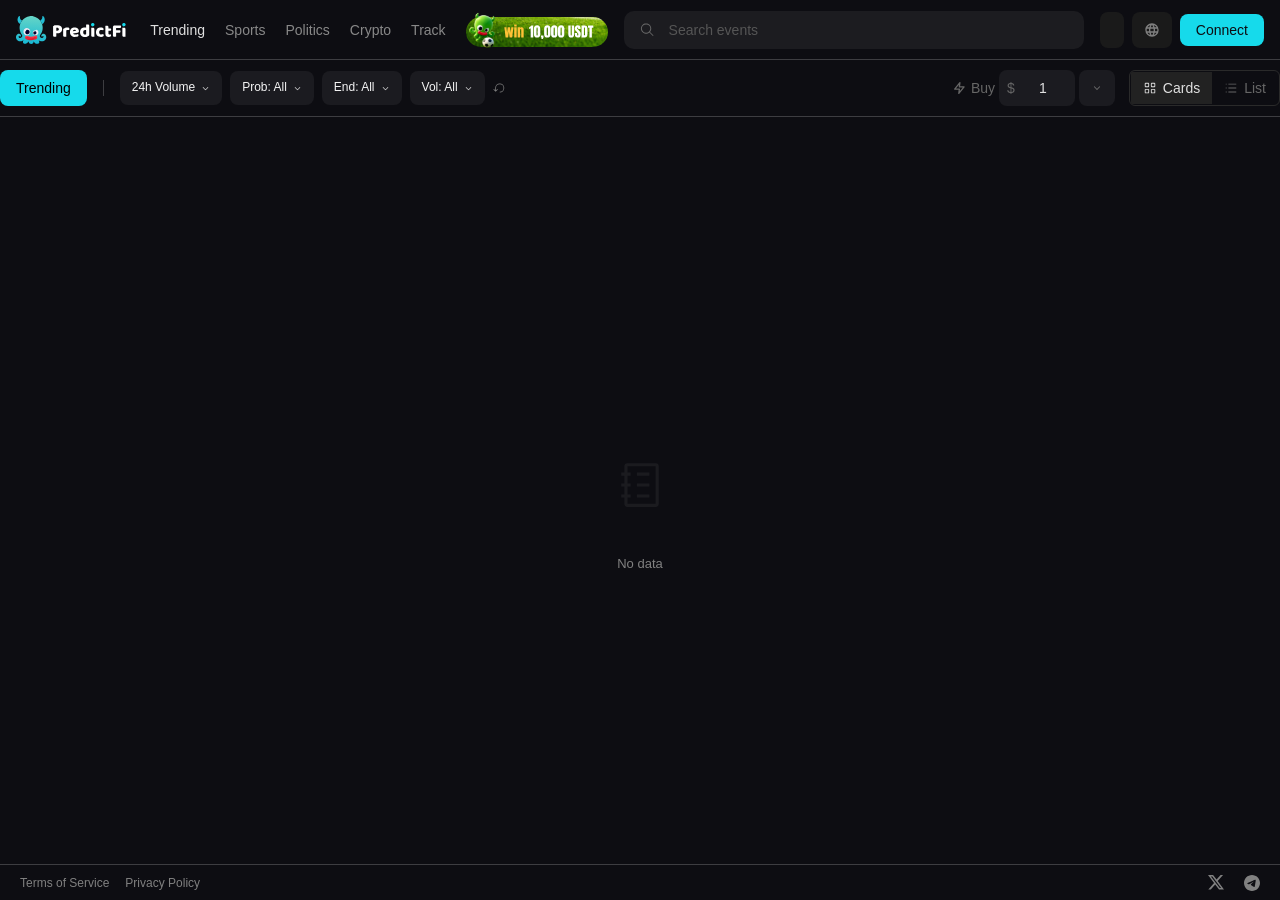
==== commit cfabda54: "deploy 20260720_113423" ====
--- a/index.html
+++ b/index.html
@@ -1 +1 @@
-<!DOCTYPE html><html><head><meta charset="utf-8"><meta name="viewport" content="width=device-width, initial-scale=1"><title>PredictFi</title><link rel="stylesheet" href="/_nuxt/entry.CrUbO048.css" crossorigin><link rel="preload" as="fetch" crossorigin="anonymous" href="/_payload.json?8062c6a1-47f4-4e79-991a-de6ace60bf90"><link rel="modulepreload" as="script" crossorigin href="/_nuxt/dnc5nfLg.js"><script type="module" src="/_nuxt/dnc5nfLg.js" crossorigin></script><meta name="description" content="Prediction Market"><script id="unhead:payload" type="application/json">{"title":"PredictFi"}</script></head><body><div id="__nuxt"></div><div id="teleports"></div><script>window.__NUXT__={};window.__NUXT__.config={public:{apiBase:"https://api.predictfi.one",i18n:{baseUrl:"",defaultLocale:"en",rootRedirect:"",redirectStatusCode:302,skipSettingLocaleOnNavigate:false,locales:[{code:"en",name:"English",language:""},{code:"ko",name:"한국어",language:""},{code:"es",name:"Español",language:""},{code:"pt",name:"Português",language:""}],detectBrowserLanguage:{alwaysRedirect:false,cookieCrossOrigin:false,cookieDomain:"",cookieKey:"i18n_lang",cookieSecure:false,fallbackLocale:"en",redirectOn:"root",useCookie:true},experimental:{localeDetector:"",typedPages:true,typedOptionsAndMessages:false,alternateLinkCanonicalQueries:true,devCache:false,cacheLifetime:"",stripMessagesPayload:false,preload:false,strictSeo:false,nitroContextDetection:true,httpCacheDuration:10,compactRoutes:false,prerenderMessages:true},domainLocales:{en:{domain:""},ko:{domain:""},es:{domain:""},pt:{domain:""}}}},app:{baseURL:"/",buildId:"8062c6a1-47f4-4e79-991a-de6ace60bf90",buildAssetsDir:"/_nuxt/",cdnURL:""}}</script><script type="application/json" data-nuxt-data="nuxt-app" data-ssr="false" id="__NUXT_DATA__" data-src="/_payload.json?8062c6a1-47f4-4e79-991a-de6ace60bf90">[{"serverRendered":1,"prerenderedAt":2},false,1782986545966]</script></body></html>+<!DOCTYPE html><html><head><meta charset="utf-8"><meta name="viewport" content="width=device-width, initial-scale=1"><title>PredictFi</title><link rel="stylesheet" href="/_nuxt/entry.CcVG5JFs.css" crossorigin><link rel="modulepreload" as="script" crossorigin href="/_nuxt/CkfQ_2zm.js"><script type="module" src="/_nuxt/CkfQ_2zm.js" crossorigin></script><link rel="prefetch" as="style" crossorigin href="/_nuxt/default.DzT3SDD6.css"><link rel="prefetch" as="script" crossorigin href="/_nuxt/Di7MqLI0.js"><link rel="prefetch" as="script" crossorigin href="/_nuxt/CejJYjcm.js"><link rel="prefetch" as="script" crossorigin href="/_nuxt/K_ejMTmF.js"><link rel="prefetch" as="script" crossorigin href="/_nuxt/CUfp-ymg.js"><link rel="prefetch" as="script" crossorigin href="/_nuxt/zLpr9ijM.js"><link rel="prefetch" as="script" crossorigin href="/_nuxt/Bty2OD24.js"><meta name="description" content="Prediction Market"><script id="unhead:payload" type="application/json">{"title":"PredictFi"}</script></head><body><div id="__nuxt"></div><div id="teleports"></div><script>window.__NUXT__={};window.__NUXT__.config={public:{apiBase:"https://api.predictfi.one",i18n:{baseUrl:"",defaultLocale:"en",rootRedirect:"",redirectStatusCode:302,skipSettingLocaleOnNavigate:false,locales:[{code:"en",name:"English",language:""},{code:"zh-cn",name:"简体中文",language:""},{code:"zh-tw",name:"繁體中文",language:""},{code:"fr",name:"Français",language:""},{code:"de",name:"Deutsch",language:""},{code:"ko",name:"한국어",language:""},{code:"es",name:"Español",language:""},{code:"pt",name:"Português",language:""}],detectBrowserLanguage:{alwaysRedirect:false,cookieCrossOrigin:false,cookieDomain:"",cookieKey:"i18n_lang",cookieSecure:false,fallbackLocale:"en",redirectOn:"root",useCookie:true},experimental:{localeDetector:"",typedPages:true,typedOptionsAndMessages:false,alternateLinkCanonicalQueries:true,devCache:false,cacheLifetime:"",stripMessagesPayload:false,preload:false,strictSeo:false,nitroContextDetection:true,httpCacheDuration:10,compactRoutes:false,prerenderMessages:true},domainLocales:{en:{domain:""},"zh-cn":{domain:""},"zh-tw":{domain:""},fr:{domain:""},de:{domain:""},ko:{domain:""},es:{domain:""},pt:{domain:""}}}},app:{baseURL:"/",buildId:"c9815839-e3ac-4276-b22c-5a523b2f9d3c",buildAssetsDir:"/_nuxt/",cdnURL:""}}</script><script type="application/json" data-nuxt-data="nuxt-app" data-ssr="false" id="__NUXT_DATA__">[{"prerenderedAt":1,"serverRendered":2},1784518463222,false]</script></body></html>
--- a/_nuxt/entry.CcVG5JFs.css
+++ b/_nuxt/entry.CcVG5JFs.css
@@ -0,0 +1 @@
+@charset "UTF-8";body,html{margin:0;width:100%;line-height:1.15;-webkit-text-size-adjust:100%;font-family:Poppins-regular,DINPro-regular,sans-serif;background:#0d0d12}*{box-sizing:border-box}main{display:block}h1{font-size:2em}h1,h2,h3,h4{margin:0;padding:0}hr{box-sizing:content-box;height:0;overflow:visible}pre{font-family:monospace,monospace;font-size:1em}a{background-color:transparent}abbr[title]{border-bottom:none;text-decoration:underline;-webkit-text-decoration:underline dotted;text-decoration:underline dotted}b,strong{font-weight:bolder}code,kbd,samp{font-family:monospace,monospace;font-size:1em}small{font-size:80%}sub,sup{font-size:75%;line-height:0;position:relative;vertical-align:baseline}sub{bottom:-.25em}sup{top:-.5em}img{border-style:none}button,input,optgroup,select,textarea{font-family:inherit;font-size:100%;line-height:1.15;margin:0}button,input{overflow:visible}button,select{text-transform:none}[type=button],[type=reset],[type=submit],button{-webkit-appearance:button}[type=button]::-moz-focus-inner,[type=reset]::-moz-focus-inner,[type=submit]::-moz-focus-inner,button::-moz-focus-inner{border-style:none;padding:0}[type=button]:-moz-focusring,[type=reset]:-moz-focusring,[type=submit]:-moz-focusring,button:-moz-focusring{outline:1px dotted ButtonText}fieldset{padding:.35em .75em .625em}legend{box-sizing:border-box;color:inherit;display:table;max-width:100%;padding:0;white-space:normal}progress{vertical-align:baseline}textarea{overflow:auto}[type=checkbox],[type=radio]{box-sizing:border-box;padding:0}[type=number]::-webkit-inner-spin-button,[type=number]::-webkit-outer-spin-button{height:auto}[type=search]{-webkit-appearance:textfield;outline-offset:-2px}[type=search]::-webkit-search-decoration{-webkit-appearance:none}::-webkit-file-upload-button{-webkit-appearance:button;font:inherit}details{display:block}summary{display:list-item}[hidden],template{display:none}li,ul{margin:0;padding:0;list-style:none}a,a:active,a:focus,a:visited{color:inherit;text-decoration:none;outline:none}a:hover{text-decoration:none}:root{--el-color-white:#fff;--el-color-black:#000;--el-color-primary-rgb:64,158,255;--el-color-success-rgb:103,194,58;--el-color-warning-rgb:230,162,60;--el-color-danger-rgb:245,108,108;--el-color-error-rgb:245,108,108;--el-color-info-rgb:144,147,153;--el-font-size-extra-large:20px;--el-font-size-large:18px;--el-font-size-medium:16px;--el-font-size-base:14px;--el-font-size-small:13px;--el-font-size-extra-small:12px;--el-font-family:"Helvetica Neue",Helvetica,"PingFang SC","Hiragino Sans GB","Microsoft YaHei","微软雅黑",Arial,sans-serif;--el-font-weight-primary:500;--el-font-line-height-primary:24px;--el-index-normal:1;--el-index-top:1000;--el-index-popper:2000;--el-border-radius-base:4px;--el-border-radius-small:2px;--el-border-radius-round:20px;--el-border-radius-circle:100%;--el-transition-duration:.3s;--el-transition-duration-fast:.2s;--el-transition-function-ease-in-out-bezier:cubic-bezier(.645,.045,.355,1);--el-transition-function-fast-bezier:cubic-bezier(.23,1,.32,1);--el-transition-all:all var(--el-transition-duration) var(--el-transition-function-ease-in-out-bezier);--el-transition-fade:opacity var(--el-transition-duration) var(--el-transition-function-fast-bezier);--el-transition-md-fade:transform var(--el-transition-duration) var(--el-transition-function-fast-bezier),opacity var(--el-transition-duration) var(--el-transition-function-fast-bezier);--el-transition-fade-linear:opacity var(--el-transition-duration-fast) linear;--el-transition-border:border-color var(--el-transition-duration-fast) var(--el-transition-function-ease-in-out-bezier);--el-transition-box-shadow:box-shadow var(--el-transition-duration-fast) var(--el-transition-function-ease-in-out-bezier);--el-transition-color:color var(--el-transition-duration-fast) var(--el-transition-function-ease-in-out-bezier);--el-component-size-large:40px;--el-component-size:32px;--el-component-size-small:24px;--lightningcss-light:initial;--lightningcss-dark: ;color-scheme:light;--el-color-primary:#409eff;--el-color-primary-light-3:#79bbff;--el-color-primary-light-5:#a0cfff;--el-color-primary-light-7:#c6e2ff;--el-color-primary-light-8:#d9ecff;--el-color-primary-light-9:#ecf5ff;--el-color-primary-dark-2:#337ecc;--el-color-success:#67c23a;--el-color-success-light-3:#95d475;--el-color-success-light-5:#b3e19d;--el-color-success-light-7:#d1edc4;--el-color-success-light-8:#e1f3d8;--el-color-success-light-9:#f0f9eb;--el-color-success-dark-2:#529b2e;--el-color-warning:#e6a23c;--el-color-warning-light-3:#eebe77;--el-color-warning-light-5:#f3d19e;--el-color-warning-light-7:#f8e3c5;--el-color-warning-light-8:#faecd8;--el-color-warning-light-9:#fdf6ec;--el-color-warning-dark-2:#b88230;--el-color-danger:#f56c6c;--el-color-danger-light-3:#f89898;--el-color-danger-light-5:#fab6b6;--el-color-danger-light-7:#fcd3d3;--el-color-danger-light-8:#fde2e2;--el-color-danger-light-9:#fef0f0;--el-color-danger-dark-2:#c45656;--el-color-error:#f56c6c;--el-color-error-light-3:#f89898;--el-color-error-light-5:#fab6b6;--el-color-error-light-7:#fcd3d3;--el-color-error-light-8:#fde2e2;--el-color-error-light-9:#fef0f0;--el-color-error-dark-2:#c45656;--el-color-info:#909399;--el-color-info-light-3:#b1b3b8;--el-color-info-light-5:#c8c9cc;--el-color-info-light-7:#dedfe0;--el-color-info-light-8:#e9e9eb;--el-color-info-light-9:#f4f4f5;--el-color-info-dark-2:#73767a;--el-bg-color:#fff;--el-bg-color-page:#f2f3f5;--el-bg-color-overlay:#fff;--el-text-color-primary:#303133;--el-text-color-regular:#606266;--el-text-color-secondary:#909399;--el-text-color-placeholder:#a8abb2;--el-text-color-disabled:#c0c4cc;--el-border-color:#dcdfe6;--el-border-color-light:#e4e7ed;--el-border-color-lighter:#ebeef5;--el-border-color-extra-light:#f2f6fc;--el-border-color-dark:#d4d7de;--el-border-color-darker:#cdd0d6;--el-fill-color:#f0f2f5;--el-fill-color-light:#f5f7fa;--el-fill-color-lighter:#fafafa;--el-fill-color-extra-light:#fafcff;--el-fill-color-dark:#ebedf0;--el-fill-color-darker:#e6e8eb;--el-fill-color-blank:#fff;--el-box-shadow:0px 12px 32px 4px #0000000a,0px 8px 20px #00000014;--el-box-shadow-light:0px 0px 12px #0000001f;--el-box-shadow-lighter:0px 0px 6px #0000001f;--el-box-shadow-dark:0px 16px 48px 16px #00000014,0px 12px 32px #0000001f,0px 8px 16px -8px #00000029;--el-disabled-bg-color:var(--el-fill-color-light);--el-disabled-text-color:var(--el-text-color-placeholder);--el-disabled-border-color:var(--el-border-color-light);--el-overlay-color:#000c;--el-overlay-color-light:#000000b3;--el-overlay-color-lighter:#00000080;--el-mask-color:#ffffffe6;--el-mask-color-extra-light:#ffffff4d;--el-border-width:1px;--el-border-style:solid;--el-border-color-hover:var(--el-text-color-disabled);--el-border:var(--el-border-width) var(--el-border-style) var(--el-border-color);--el-svg-monochrome-grey:var(--el-border-color)}.el-zoom-in-top-enter-active,.el-zoom-in-top-leave-active{opacity:1;transition:var(--el-transition-md-fade);transform-origin:top;transform:scaleY(1)}.el-zoom-in-top-enter-active[data-popper-placement^=top],.el-zoom-in-top-leave-active[data-popper-placement^=top]{transform-origin:bottom}.el-zoom-in-bottom-enter-active,.el-zoom-in-bottom-leave-active{opacity:1;transition:var(--el-transition-md-fade);transform-origin:bottom;transform:scaleY(1)}.el-zoom-in-left-enter-active,.el-zoom-in-left-leave-active{opacity:1;transition:var(--el-transition-md-fade);transform-origin:0 0;transform:scale(1)}.el-icon{--color:inherit;fill:currentColor;width:1em;height:1em;color:var(--color);line-height:1em;font-size:inherit;justify-content:center;align-items:center;display:inline-flex;position:relative}.el-icon svg{width:1em;height:1em}.el-affix--fixed{position:fixed}.el-alert{--el-alert-padding:8px 16px;--el-alert-border-radius-base:var(--el-border-radius-base);--el-alert-title-font-size:14px;--el-alert-title-with-description-font-size:16px;--el-alert-description-font-size:14px;--el-alert-close-font-size:16px;--el-alert-close-customed-font-size:14px;--el-alert-icon-size:16px;--el-alert-icon-large-size:28px;width:100%;padding:var(--el-alert-padding);box-sizing:border-box;border-radius:var(--el-alert-border-radius-base);background-color:var(--el-color-white);opacity:1;transition:opacity var(--el-transition-duration-fast);align-items:center;margin:0;display:flex;position:relative;overflow:hidden}.el-alert.is-light .el-alert__close-btn{color:var(--el-text-color-placeholder)}.el-alert.is-dark :is(.el-alert__close-btn,.el-alert__description){color:var(--el-color-white)}.el-alert.is-center{justify-content:center}.el-alert--primary{--el-alert-bg-color:var(--el-color-primary-light-9)}.el-alert--primary.is-light{background-color:var(--el-alert-bg-color)}.el-alert--primary.is-light,.el-alert--primary.is-light .el-alert__description{color:var(--el-color-primary)}.el-alert--primary.is-dark{background-color:var(--el-color-primary);color:var(--el-color-white)}.el-alert--success{--el-alert-bg-color:var(--el-color-success-light-9)}.el-alert--success.is-light{background-color:var(--el-alert-bg-color)}.el-alert--success.is-light,.el-alert--success.is-light .el-alert__description{color:var(--el-color-success)}.el-alert--success.is-dark{background-color:var(--el-color-success);color:var(--el-color-white)}.el-alert--info{--el-alert-bg-color:var(--el-color-info-light-9)}.el-alert--info.is-light{background-color:var(--el-alert-bg-color)}.el-alert--info.is-light,.el-alert--info.is-light .el-alert__description{color:var(--el-color-info)}.el-alert--info.is-dark{background-color:var(--el-color-info);color:var(--el-color-white)}.el-alert--warning{--el-alert-bg-color:var(--el-color-warning-light-9)}.el-alert--warning.is-light{background-color:var(--el-alert-bg-color)}.el-alert--warning.is-light,.el-alert--warning.is-light .el-alert__description{color:var(--el-color-warning)}.el-alert--warning.is-dark{background-color:var(--el-color-warning);color:var(--el-color-white)}.el-alert--error{--el-alert-bg-color:var(--el-color-error-light-9)}.el-alert--error.is-light{background-color:var(--el-alert-bg-color)}.el-alert--error.is-light,.el-alert--error.is-light .el-alert__description{color:var(--el-color-error)}.el-alert--error.is-dark{background-color:var(--el-color-error);color:var(--el-color-white)}.el-alert__content{flex-direction:column;gap:4px;display:flex}.el-alert .el-alert__icon{font-size:var(--el-alert-icon-size);width:var(--el-alert-icon-size);margin-right:8px}.el-alert .el-alert__icon.is-big{font-size:var(--el-alert-icon-large-size);width:var(--el-alert-icon-large-size);margin-right:12px}.el-alert__title{font-size:var(--el-alert-title-font-size);line-height:24px}.el-alert__title.with-description{font-size:var(--el-alert-title-with-description-font-size)}.el-alert .el-alert__description{font-size:var(--el-alert-description-font-size);margin:0}.el-alert .el-alert__close-btn{font-size:var(--el-alert-close-font-size);opacity:1;cursor:pointer;position:absolute;top:12px;right:16px}.el-alert .el-alert__close-btn.is-customed{font-style:normal;font-size:var(--el-alert-close-customed-font-size);line-height:24px;top:8px}.el-alert-fade-enter-from,.el-alert-fade-leave-active{opacity:0}.el-aside{box-sizing:border-box;width:var(--el-aside-width,300px);flex-shrink:0;overflow:auto}.el-autocomplete{--el-input-text-color:var(--el-text-color-regular);--el-input-border:var(--el-border);--el-input-hover-border:var(--el-border-color-hover);--el-input-focus-border:var(--el-color-primary);--el-input-transparent-border:0 0 0 1px #0000 inset;--el-input-border-color:var(--el-border-color);--el-input-border-radius:var(--el-border-radius-base);--el-input-bg-color:var(--el-fill-color-blank);--el-input-icon-color:var(--el-text-color-placeholder);--el-input-placeholder-color:var(--el-text-color-placeholder);--el-input-hover-border-color:var(--el-border-color-hover);--el-input-clear-hover-color:var(--el-text-color-secondary);--el-input-focus-border-color:var(--el-color-primary);--el-input-width:100%;width:var(--el-input-width);display:inline-block;position:relative}.el-autocomplete__popper.el-popper{background:var(--el-bg-color-overlay);box-shadow:var(--el-box-shadow-light)}.el-autocomplete__popper.el-popper,.el-autocomplete__popper.el-popper .el-popper__arrow:before{border:1px solid var(--el-border-color-light)}.el-autocomplete__popper.el-popper[data-popper-placement^=top] .el-popper__arrow:before{border-top-color:#0000;border-left-color:#0000}.el-autocomplete__popper.el-popper[data-popper-placement^=bottom] .el-popper__arrow:before{border-bottom-color:#0000;border-right-color:#0000}.el-autocomplete__popper.el-popper[data-popper-placement^=left] .el-popper__arrow:before{border-bottom-color:#0000;border-left-color:#0000}.el-autocomplete__popper.el-popper[data-popper-placement^=right] .el-popper__arrow:before{border-top-color:#0000;border-right-color:#0000}.el-autocomplete-suggestion{border-radius:var(--el-border-radius-base);box-sizing:border-box}.el-autocomplete-suggestion__header{border-bottom:1px solid var(--el-border-color-lighter);padding:10px}.el-autocomplete-suggestion__footer{border-top:1px solid var(--el-border-color-lighter);padding:10px}.el-autocomplete-suggestion__wrap{box-sizing:border-box;max-height:280px;padding:10px 0}.el-autocomplete-suggestion__list{margin:0;padding:0}.el-autocomplete-suggestion li{cursor:pointer;color:var(--el-text-color-regular);line-height:34px;font-size:var(--el-font-size-base);text-align:left;text-overflow:ellipsis;white-space:nowrap;margin:0;padding:0 20px;list-style:none;overflow:hidden}.el-autocomplete-suggestion :is(li.highlighted,li:hover){background-color:var(--el-fill-color-light)}.el-autocomplete-suggestion li.divider{border-top:1px solid var(--el-color-black);margin-top:6px}.el-autocomplete-suggestion li.divider:last-child{margin-bottom:-6px}.el-autocomplete-suggestion.is-loading li{cursor:default;height:100px;color:var(--el-text-color-secondary);justify-content:center;align-items:center;font-size:20px;display:flex}.el-autocomplete-suggestion.is-loading li:hover{background-color:var(--el-bg-color-overlay)}.el-avatar{--el-avatar-text-color:var(--el-color-white);--el-avatar-bg-color:var(--el-text-color-disabled);--el-avatar-text-size:14px;--el-avatar-icon-size:18px;--el-avatar-border-radius:var(--el-border-radius-base);--el-avatar-size-large:56px;--el-avatar-size:40px;--el-avatar-size-small:24px;box-sizing:border-box;text-align:center;color:var(--el-avatar-text-color);background:var(--el-avatar-bg-color);width:var(--el-avatar-size);height:var(--el-avatar-size);font-size:var(--el-avatar-text-size);outline:none;justify-content:center;align-items:center;display:inline-flex;overflow:hidden}.el-avatar>img{width:100%;height:100%;display:block}.el-avatar--circle{border-radius:50%}.el-avatar--square{border-radius:var(--el-avatar-border-radius)}.el-avatar--icon{font-size:var(--el-avatar-icon-size)}.el-avatar--small{--el-avatar-size:24px}.el-avatar--large{--el-avatar-size:56px}.el-avatar-group{--el-avatar-group-item-gap:-8px;--el-avatar-group-collapse-item-gap:4px;display:inline-flex}.el-avatar-group .el-avatar{border:1px solid var(--el-border-color-extra-light)}.el-avatar-group .el-avatar:not(:first-child){margin-left:var(--el-avatar-group-item-gap)}.el-avatar-group__collapse-avatars{--el-avatar-group-item-gap:-8px;--el-avatar-group-collapse-item-gap:4px}.el-avatar-group__collapse-avatars .el-avatar:not(:first-child){margin-left:var(--el-avatar-group-collapse-item-gap)}.el-backtop{--el-backtop-bg-color:var(--el-bg-color-overlay);--el-backtop-text-color:var(--el-color-primary);--el-backtop-hover-bg-color:var(--el-border-color-extra-light);background-color:var(--el-backtop-bg-color);width:40px;height:40px;color:var(--el-backtop-text-color);box-shadow:var(--el-box-shadow-lighter);cursor:pointer;z-index:5;border-radius:50%;justify-content:center;align-items:center;font-size:20px;display:flex;position:fixed}.el-backtop:hover{background-color:var(--el-backtop-hover-bg-color)}.el-backtop__icon{font-size:20px}.el-badge{--el-badge-bg-color:var(--el-color-danger);--el-badge-radius:10px;--el-badge-font-size:12px;--el-badge-padding:6px;--el-badge-size:18px;vertical-align:middle;width:fit-content;display:inline-block;position:relative}.el-badge__content{background-color:var(--el-badge-bg-color);border-radius:var(--el-badge-radius);color:var(--el-color-white);font-size:var(--el-badge-font-size);height:var(--el-badge-size);padding:0 var(--el-badge-padding);white-space:nowrap;border:1px solid var(--el-bg-color);justify-content:center;align-items:center;display:inline-flex}.el-badge__content.is-fixed{top:0;right:calc(1px + var(--el-badge-size)/2);z-index:var(--el-index-normal);position:absolute;transform:translateY(-50%)translate(100%)}.el-badge__content.is-fixed.is-dot{right:5px}.el-badge__content.is-dot{border-radius:50%;width:8px;height:8px;padding:0;right:0}.el-badge__content.is-hide-zero{display:none}.el-badge__content--primary{background-color:var(--el-color-primary)}.el-badge__content--success{background-color:var(--el-color-success)}.el-badge__content--warning{background-color:var(--el-color-warning)}.el-badge__content--info{background-color:var(--el-color-info)}.el-badge__content--danger{background-color:var(--el-color-danger)}.el-breadcrumb__separator{color:var(--el-text-color-placeholder);margin:0 9px;font-weight:700}.el-breadcrumb__separator.el-icon{margin:0 6px;font-weight:400}.el-breadcrumb__separator.el-icon svg{vertical-align:middle}.el-breadcrumb__item{float:left;align-items:center;display:inline-flex}.el-breadcrumb__inner{color:var(--el-text-color-regular)}.el-breadcrumb__inner a,.el-breadcrumb__inner.is-link{transition:var(--el-transition-color);color:var(--el-text-color-primary);font-weight:700;text-decoration:none}.el-breadcrumb__inner a:hover,.el-breadcrumb__inner.is-link:hover{color:var(--el-color-primary);cursor:pointer}.el-breadcrumb__item:last-child .el-breadcrumb__inner,.el-breadcrumb__item:last-child .el-breadcrumb__inner a,.el-breadcrumb__item:last-child .el-breadcrumb__inner a:hover,.el-breadcrumb__item:last-child .el-breadcrumb__inner:hover{color:var(--el-text-color-regular);cursor:text;font-weight:400}.el-breadcrumb__item:last-child .el-breadcrumb__separator{display:none}.el-breadcrumb{font-size:14px;line-height:1}.el-breadcrumb:after,.el-breadcrumb:before{content:"";display:table}.el-breadcrumb:after{clear:both}.el-button-group>.el-button+.el-button{margin-left:0}.el-button-group>.el-button:first-child:last-child{border-top-right-radius:var(--el-border-radius-base);border-bottom-right-radius:var(--el-border-radius-base);border-top-left-radius:var(--el-border-radius-base);border-bottom-left-radius:var(--el-border-radius-base)}.el-button-group>.el-button:first-child:last-child.is-round{border-radius:var(--el-border-radius-round)}.el-button-group>.el-button:first-child:last-child.is-circle{border-radius:50%}.el-button-group>.el-button:not(:first-child):not(:last-child){border-radius:0}.el-button-group>:is(.el-button.is-active,.el-button:active,.el-button:focus,.el-button:hover){z-index:1}.el-button-group--horizontal{vertical-align:middle;display:inline-block}.el-button-group--horizontal:after,.el-button-group--horizontal:before{content:"";display:table}.el-button-group--horizontal:after{clear:both}.el-button-group--horizontal>.el-button{float:left;position:relative}.el-button-group--horizontal>.el-button:first-child{border-top-right-radius:0;border-bottom-right-radius:0}.el-button-group--horizontal>.el-button:last-child{border-top-left-radius:0;border-bottom-left-radius:0}.el-button-group--horizontal>.el-button:not(:last-child){margin-right:-1px}.el-button-group--horizontal .el-button--primary:first-child{border-right-color:var(--el-button-divide-border-color)}.el-button-group--horizontal .el-button--primary:last-child{border-left-color:var(--el-button-divide-border-color)}.el-button-group--horizontal .el-button--primary:not(:first-child):not(:last-child){border-left-color:var(--el-button-divide-border-color);border-right-color:var(--el-button-divide-border-color)}.el-button-group--horizontal .el-button--success:first-child{border-right-color:var(--el-button-divide-border-color)}.el-button-group--horizontal .el-button--success:last-child{border-left-color:var(--el-button-divide-border-color)}.el-button-group--horizontal .el-button--success:not(:first-child):not(:last-child){border-left-color:var(--el-button-divide-border-color);border-right-color:var(--el-button-divide-border-color)}.el-button-group--horizontal .el-button--warning:first-child{border-right-color:var(--el-button-divide-border-color)}.el-button-group--horizontal .el-button--warning:last-child{border-left-color:var(--el-button-divide-border-color)}.el-button-group--horizontal .el-button--warning:not(:first-child):not(:last-child){border-left-color:var(--el-button-divide-border-color);border-right-color:var(--el-button-divide-border-color)}.el-button-group--horizontal .el-button--danger:first-child{border-right-color:var(--el-button-divide-border-color)}.el-button-group--horizontal .el-button--danger:last-child{border-left-color:var(--el-button-divide-border-color)}.el-button-group--horizontal .el-button--danger:not(:first-child):not(:last-child){border-left-color:var(--el-button-divide-border-color);border-right-color:var(--el-button-divide-border-color)}.el-button-group--horizontal .el-button--info:first-child{border-right-color:var(--el-button-divide-border-color)}.el-button-group--horizontal .el-button--info:last-child{border-left-color:var(--el-button-divide-border-color)}.el-button-group--horizontal .el-button--info:not(:first-child):not(:last-child){border-left-color:var(--el-button-divide-border-color);border-right-color:var(--el-button-divide-border-color)}.el-button-group--horizontal>.el-dropdown>.el-button{border-left-color:var(--el-button-divide-border-color);border-top-left-radius:0;border-bottom-left-radius:0}.el-button-group--vertical{flex-direction:column;align-items:stretch;display:inline-flex}.el-button-group--vertical>.el-button{margin-top:-1px}.el-button-group--vertical>.el-button:first-child{border-bottom-right-radius:0;border-bottom-left-radius:0}.el-button-group--vertical>.el-button:last-child{border-top-left-radius:0;border-top-right-radius:0}.el-button-group--vertical>.el-dropdown{margin-top:-1px}.el-button-group--vertical>.el-dropdown>.el-button{border-left-color:var(--el-button-divide-border-color);border-top-left-radius:0;border-top-right-radius:0}.el-button-group--vertical .el-button--primary:first-child{border-bottom-color:var(--el-button-divide-border-color)}.el-button-group--vertical .el-button--primary:last-child{border-top-color:var(--el-button-divide-border-color)}.el-button-group--vertical .el-button--primary:not(:first-child):not(:last-child){border-top-color:var(--el-button-divide-border-color);border-bottom-color:var(--el-button-divide-border-color)}.el-button-group--vertical .el-button--success:first-child{border-bottom-color:var(--el-button-divide-border-color)}.el-button-group--vertical .el-button--success:last-child{border-top-color:var(--el-button-divide-border-color)}.el-button-group--vertical .el-button--success:not(:first-child):not(:last-child){border-top-color:var(--el-button-divide-border-color);border-bottom-color:var(--el-button-divide-border-color)}.el-button-group--vertical .el-button--warning:first-child{border-bottom-color:var(--el-button-divide-border-color)}.el-button-group--vertical .el-button--warning:last-child{border-top-color:var(--el-button-divide-border-color)}.el-button-group--vertical .el-button--warning:not(:first-child):not(:last-child){border-top-color:var(--el-button-divide-border-color);border-bottom-color:var(--el-button-divide-border-color)}.el-button-group--vertical .el-button--danger:first-child{border-bottom-color:var(--el-button-divide-border-color)}.el-button-group--vertical .el-button--danger:last-child{border-top-color:var(--el-button-divide-border-color)}.el-button-group--vertical .el-button--danger:not(:first-child):not(:last-child){border-top-color:var(--el-button-divide-border-color);border-bottom-color:var(--el-button-divide-border-color)}.el-button-group--vertical .el-button--info:first-child{border-bottom-color:var(--el-button-divide-border-color)}.el-button-group--vertical .el-button--info:last-child{border-top-color:var(--el-button-divide-border-color)}.el-button-group--vertical .el-button--info:not(:first-child):not(:last-child){border-top-color:var(--el-button-divide-border-color);border-bottom-color:var(--el-button-divide-border-color)}.el-button{--el-button-font-weight:var(--el-font-weight-primary);--el-button-border-color:var(--el-border-color);--el-button-bg-color:var(--el-fill-color-blank);--el-button-text-color:var(--el-text-color-regular);--el-button-disabled-text-color:var(--el-disabled-text-color);--el-button-disabled-bg-color:var(--el-fill-color-blank);--el-button-disabled-border-color:var(--el-border-color-light);--el-button-divide-border-color:#ffffff80;--el-button-hover-text-color:var(--el-color-primary);--el-button-hover-bg-color:var(--el-color-primary-light-9);--el-button-hover-border-color:var(--el-color-primary-light-7);--el-button-active-text-color:var(--el-button-hover-text-color);--el-button-active-border-color:var(--el-color-primary);--el-button-active-bg-color:var(--el-button-hover-bg-color);--el-button-outline-color:var(--el-color-primary-light-5);--el-button-hover-link-text-color:var(--el-text-color-secondary);--el-button-active-color:var(--el-text-color-primary);white-space:nowrap;cursor:pointer;height:32px;color:var(--el-button-text-color);text-align:center;box-sizing:border-box;line-height:1;font-weight:var(--el-button-font-weight);-webkit-user-select:none;user-select:none;vertical-align:middle;-webkit-appearance:none;background-color:var(--el-button-bg-color);border:var(--el-border);border-color:var(--el-button-border-color);outline:none;justify-content:center;align-items:center;transition:all .1s;display:inline-flex}.el-button:hover{color:var(--el-button-hover-text-color);border-color:var(--el-button-hover-border-color);background-color:var(--el-button-hover-bg-color);outline:none}.el-button:active{color:var(--el-button-active-text-color);border-color:var(--el-button-active-border-color);background-color:var(--el-button-active-bg-color);outline:none}.el-button:focus-visible{outline:2px solid var(--el-button-outline-color);outline-offset:1px;transition:outline-offset,outline}.el-button>span{align-items:center;display:inline-flex}.el-button+.el-button{margin-left:12px}.el-button{font-size:var(--el-font-size-base);border-radius:var(--el-border-radius-base)}.el-button,.el-button.is-round{padding:8px 15px}.el-button::-moz-focus-inner{border:0}.el-button [class*=el-icon]+span{margin-left:6px}.el-button [class*=el-icon] svg{vertical-align:bottom}.el-button.is-plain{--el-button-hover-text-color:var(--el-color-primary);--el-button-hover-bg-color:var(--el-fill-color-blank);--el-button-hover-border-color:var(--el-color-primary)}.el-button.is-active{color:var(--el-button-active-text-color);border-color:var(--el-button-active-border-color);background-color:var(--el-button-active-bg-color);outline:none}.el-button.is-disabled,.el-button.is-disabled:hover{color:var(--el-button-disabled-text-color);cursor:not-allowed;background-image:none;background-color:var(--el-button-disabled-bg-color);border-color:var(--el-button-disabled-border-color)}.el-button.is-loading{pointer-events:none;position:relative}.el-button.is-loading:before{z-index:1;pointer-events:none;content:"";border-radius:inherit;background-color:var(--el-mask-color-extra-light);position:absolute;inset:-1px}.el-button.is-round{border-radius:var(--el-border-radius-round)}.el-button.is-dashed{--el-button-hover-text-color:var(--el-color-primary);--el-button-hover-bg-color:var(--el-fill-color-blank);--el-button-hover-border-color:var(--el-color-primary);border-style:dashed}.el-button.is-circle{border-radius:50%;width:32px;padding:8px}.el-button.is-text{color:var(--el-button-text-color);background-color:#0000;border:0 solid #0000}.el-button.is-text.is-disabled{color:var(--el-button-disabled-text-color);background-color:#0000!important}.el-button.is-text:not(.is-disabled):hover{background-color:var(--el-fill-color-light)}.el-button.is-text:not(.is-disabled):focus-visible{outline:2px solid var(--el-button-outline-color);outline-offset:1px;transition:outline-offset,outline}.el-button.is-text:not(.is-disabled):active{background-color:var(--el-fill-color)}.el-button.is-text:not(.is-disabled).is-has-bg{background-color:var(--el-fill-color-light)}.el-button.is-text:not(.is-disabled).is-has-bg:hover{background-color:var(--el-fill-color)}.el-button.is-text:not(.is-disabled).is-has-bg:active{background-color:var(--el-fill-color-dark)}.el-button__text--expand{letter-spacing:.3em;margin-right:-.3em}.el-button.is-link{color:var(--el-button-text-color);background:0 0;border-color:#0000;height:auto;padding:2px}.el-button.is-link:hover{color:var(--el-button-hover-link-text-color)}.el-button.is-link.is-disabled{color:var(--el-button-disabled-text-color);background-color:#0000!important;border-color:#0000!important}.el-button.is-link:not(.is-disabled):hover{background-color:#0000;border-color:#0000}.el-button.is-link:not(.is-disabled):active{color:var(--el-button-active-color);background-color:#0000;border-color:#0000}.el-button--text{color:var(--el-color-primary);background:0 0;border-color:#0000;padding-left:0;padding-right:0}.el-button--text.is-disabled{color:var(--el-button-disabled-text-color);background-color:#0000!important;border-color:#0000!important}.el-button--text:not(.is-disabled):hover{color:var(--el-color-primary-light-3);background-color:#0000;border-color:#0000}.el-button--text:not(.is-disabled):active{color:var(--el-color-primary-dark-2);background-color:#0000;border-color:#0000}.el-button__link--expand{letter-spacing:.3em;margin-right:-.3em}.el-button--primary{--el-button-text-color:var(--el-color-white);--el-button-bg-color:var(--el-color-primary);--el-button-border-color:var(--el-color-primary);--el-button-outline-color:var(--el-color-primary-light-5);--el-button-active-color:var(--el-color-primary-dark-2);--el-button-hover-text-color:var(--el-color-white);--el-button-hover-link-text-color:var(--el-color-primary-light-5);--el-button-hover-bg-color:var(--el-color-primary-light-3);--el-button-hover-border-color:var(--el-color-primary-light-3);--el-button-active-bg-color:var(--el-color-primary-dark-2);--el-button-active-border-color:var(--el-color-primary-dark-2);--el-button-disabled-text-color:var(--el-color-white);--el-button-disabled-bg-color:var(--el-color-primary-light-5);--el-button-disabled-border-color:var(--el-color-primary-light-5)}.el-button--primary.is-link,.el-button--primary.is-plain,.el-button--primary.is-text{--el-button-text-color:var(--el-color-primary);--el-button-bg-color:var(--el-color-primary-light-9);--el-button-border-color:var(--el-color-primary-light-5);--el-button-hover-text-color:var(--el-color-white);--el-button-hover-bg-color:var(--el-color-primary);--el-button-hover-border-color:var(--el-color-primary);--el-button-active-text-color:var(--el-color-white)}.el-button--primary.is-link.is-disabled,.el-button--primary.is-link.is-disabled:active,.el-button--primary.is-link.is-disabled:focus,.el-button--primary.is-link.is-disabled:hover,.el-button--primary.is-plain.is-disabled,.el-button--primary.is-plain.is-disabled:active,.el-button--primary.is-plain.is-disabled:focus,.el-button--primary.is-plain.is-disabled:hover,.el-button--primary.is-text.is-disabled,.el-button--primary.is-text.is-disabled:active,.el-button--primary.is-text.is-disabled:focus,.el-button--primary.is-text.is-disabled:hover{color:var(--el-color-primary-light-5);background-color:var(--el-color-primary-light-9);border-color:var(--el-color-primary-light-8)}.el-button--primary.is-dashed{--el-button-text-color:var(--el-color-primary);--el-button-bg-color:var(--el-color-primary-light-9);--el-button-border-color:var(--el-color-primary-light-5);--el-button-hover-text-color:var(--el-color-primary);--el-button-hover-bg-color:var(--el-color-primary-light-9);--el-button-hover-border-color:var(--el-color-primary-light-3);--el-button-active-text-color:var(--el-color-primary-dark-2);--el-button-active-bg-color:var(--el-color-primary-light-9);--el-button-active-border-color:var(--el-color-primary-dark-2)}.el-button--primary.is-dashed.is-disabled,.el-button--primary.is-dashed.is-disabled:active,.el-button--primary.is-dashed.is-disabled:focus,.el-button--primary.is-dashed.is-disabled:hover{color:var(--el-color-primary-light-5);background-color:var(--el-color-primary-light-9);border-color:var(--el-color-primary-light-8)}.el-button--success{--el-button-text-color:var(--el-color-white);--el-button-bg-color:var(--el-color-success);--el-button-border-color:var(--el-color-success);--el-button-outline-color:var(--el-color-success-light-5);--el-button-active-color:var(--el-color-success-dark-2);--el-button-hover-text-color:var(--el-color-white);--el-button-hover-link-text-color:var(--el-color-success-light-5);--el-button-hover-bg-color:var(--el-color-success-light-3);--el-button-hover-border-color:var(--el-color-success-light-3);--el-button-active-bg-color:var(--el-color-success-dark-2);--el-button-active-border-color:var(--el-color-success-dark-2);--el-button-disabled-text-color:var(--el-color-white);--el-button-disabled-bg-color:var(--el-color-success-light-5);--el-button-disabled-border-color:var(--el-color-success-light-5)}.el-button--success.is-link,.el-button--success.is-plain,.el-button--success.is-text{--el-button-text-color:var(--el-color-success);--el-button-bg-color:var(--el-color-success-light-9);--el-button-border-color:var(--el-color-success-light-5);--el-button-hover-text-color:var(--el-color-white);--el-button-hover-bg-color:var(--el-color-success);--el-button-hover-border-color:var(--el-color-success);--el-button-active-text-color:var(--el-color-white)}.el-button--success.is-link.is-disabled,.el-button--success.is-link.is-disabled:active,.el-button--success.is-link.is-disabled:focus,.el-button--success.is-link.is-disabled:hover,.el-button--success.is-plain.is-disabled,.el-button--success.is-plain.is-disabled:active,.el-button--success.is-plain.is-disabled:focus,.el-button--success.is-plain.is-disabled:hover,.el-button--success.is-text.is-disabled,.el-button--success.is-text.is-disabled:active,.el-button--success.is-text.is-disabled:focus,.el-button--success.is-text.is-disabled:hover{color:var(--el-color-success-light-5);background-color:var(--el-color-success-light-9);border-color:var(--el-color-success-light-8)}.el-button--success.is-dashed{--el-button-text-color:var(--el-color-success);--el-button-bg-color:var(--el-color-success-light-9);--el-button-border-color:var(--el-color-success-light-5);--el-button-hover-text-color:var(--el-color-success);--el-button-hover-bg-color:var(--el-color-success-light-9);--el-button-hover-border-color:var(--el-color-success-light-3);--el-button-active-text-color:var(--el-color-success-dark-2);--el-button-active-bg-color:var(--el-color-success-light-9);--el-button-active-border-color:var(--el-color-success-dark-2)}.el-button--success.is-dashed.is-disabled,.el-button--success.is-dashed.is-disabled:active,.el-button--success.is-dashed.is-disabled:focus,.el-button--success.is-dashed.is-disabled:hover{color:var(--el-color-success-light-5);background-color:var(--el-color-success-light-9);border-color:var(--el-color-success-light-8)}.el-button--warning{--el-button-text-color:var(--el-color-white);--el-button-bg-color:var(--el-color-warning);--el-button-border-color:var(--el-color-warning);--el-button-outline-color:var(--el-color-warning-light-5);--el-button-active-color:var(--el-color-warning-dark-2);--el-button-hover-text-color:var(--el-color-white);--el-button-hover-link-text-color:var(--el-color-warning-light-5);--el-button-hover-bg-color:var(--el-color-warning-light-3);--el-button-hover-border-color:var(--el-color-warning-light-3);--el-button-active-bg-color:var(--el-color-warning-dark-2);--el-button-active-border-color:var(--el-color-warning-dark-2);--el-button-disabled-text-color:var(--el-color-white);--el-button-disabled-bg-color:var(--el-color-warning-light-5);--el-button-disabled-border-color:var(--el-color-warning-light-5)}.el-button--warning.is-link,.el-button--warning.is-plain,.el-button--warning.is-text{--el-button-text-color:var(--el-color-warning);--el-button-bg-color:var(--el-color-warning-light-9);--el-button-border-color:var(--el-color-warning-light-5);--el-button-hover-text-color:var(--el-color-white);--el-button-hover-bg-color:var(--el-color-warning);--el-button-hover-border-color:var(--el-color-warning);--el-button-active-text-color:var(--el-color-white)}.el-button--warning.is-link.is-disabled,.el-button--warning.is-link.is-disabled:active,.el-button--warning.is-link.is-disabled:focus,.el-button--warning.is-link.is-disabled:hover,.el-button--warning.is-plain.is-disabled,.el-button--warning.is-plain.is-disabled:active,.el-button--warning.is-plain.is-disabled:focus,.el-button--warning.is-plain.is-disabled:hover,.el-button--warning.is-text.is-disabled,.el-button--warning.is-text.is-disabled:active,.el-button--warning.is-text.is-disabled:focus,.el-button--warning.is-text.is-disabled:hover{color:var(--el-color-warning-light-5);background-color:var(--el-color-warning-light-9);border-color:var(--el-color-warning-light-8)}.el-button--warning.is-dashed{--el-button-text-color:var(--el-color-warning);--el-button-bg-color:var(--el-color-warning-light-9);--el-button-border-color:var(--el-color-warning-light-5);--el-button-hover-text-color:var(--el-color-warning);--el-button-hover-bg-color:var(--el-color-warning-light-9);--el-button-hover-border-color:var(--el-color-warning-light-3);--el-button-active-text-color:var(--el-color-warning-dark-2);--el-button-active-bg-color:var(--el-color-warning-light-9);--el-button-active-border-color:var(--el-color-warning-dark-2)}.el-button--warning.is-dashed.is-disabled,.el-button--warning.is-dashed.is-disabled:active,.el-button--warning.is-dashed.is-disabled:focus,.el-button--warning.is-dashed.is-disabled:hover{color:var(--el-color-warning-light-5);background-color:var(--el-color-warning-light-9);border-color:var(--el-color-warning-light-8)}.el-button--danger{--el-button-text-color:var(--el-color-white);--el-button-bg-color:var(--el-color-danger);--el-button-border-color:var(--el-color-danger);--el-button-outline-color:var(--el-color-danger-light-5);--el-button-active-color:var(--el-color-danger-dark-2);--el-button-hover-text-color:var(--el-color-white);--el-button-hover-link-text-color:var(--el-color-danger-light-5);--el-button-hover-bg-color:var(--el-color-danger-light-3);--el-button-hover-border-color:var(--el-color-danger-light-3);--el-button-active-bg-color:var(--el-color-danger-dark-2);--el-button-active-border-color:var(--el-color-danger-dark-2);--el-button-disabled-text-color:var(--el-color-white);--el-button-disabled-bg-color:var(--el-color-danger-light-5);--el-button-disabled-border-color:var(--el-color-danger-light-5)}.el-button--danger.is-link,.el-button--danger.is-plain,.el-button--danger.is-text{--el-button-text-color:var(--el-color-danger);--el-button-bg-color:var(--el-color-danger-light-9);--el-button-border-color:var(--el-color-danger-light-5);--el-button-hover-text-color:var(--el-color-white);--el-button-hover-bg-color:var(--el-color-danger);--el-button-hover-border-color:var(--el-color-danger);--el-button-active-text-color:var(--el-color-white)}.el-button--danger.is-link.is-disabled,.el-button--danger.is-link.is-disabled:active,.el-button--danger.is-link.is-disabled:focus,.el-button--danger.is-link.is-disabled:hover,.el-button--danger.is-plain.is-disabled,.el-button--danger.is-plain.is-disabled:active,.el-button--danger.is-plain.is-disabled:focus,.el-button--danger.is-plain.is-disabled:hover,.el-button--danger.is-text.is-disabled,.el-button--danger.is-text.is-disabled:active,.el-button--danger.is-text.is-disabled:focus,.el-button--danger.is-text.is-disabled:hover{color:var(--el-color-danger-light-5);background-color:var(--el-color-danger-light-9);border-color:var(--el-color-danger-light-8)}.el-button--danger.is-dashed{--el-button-text-color:var(--el-color-danger);--el-button-bg-color:var(--el-color-danger-light-9);--el-button-border-color:var(--el-color-danger-light-5);--el-button-hover-text-color:var(--el-color-danger);--el-button-hover-bg-color:var(--el-color-danger-light-9);--el-button-hover-border-color:var(--el-color-danger-light-3);--el-button-active-text-color:var(--el-color-danger-dark-2);--el-button-active-bg-color:var(--el-color-danger-light-9);--el-button-active-border-color:var(--el-color-danger-dark-2)}.el-button--danger.is-dashed.is-disabled,.el-button--danger.is-dashed.is-disabled:active,.el-button--danger.is-dashed.is-disabled:focus,.el-button--danger.is-dashed.is-disabled:hover{color:var(--el-color-danger-light-5);background-color:var(--el-color-danger-light-9);border-color:var(--el-color-danger-light-8)}.el-button--info{--el-button-text-color:var(--el-color-white);--el-button-bg-color:var(--el-color-info);--el-button-border-color:var(--el-color-info);--el-button-outline-color:var(--el-color-info-light-5);--el-button-active-color:var(--el-color-info-dark-2);--el-button-hover-text-color:var(--el-color-white);--el-button-hover-link-text-color:var(--el-color-info-light-5);--el-button-hover-bg-color:var(--el-color-info-light-3);--el-button-hover-border-color:var(--el-color-info-light-3);--el-button-active-bg-color:var(--el-color-info-dark-2);--el-button-active-border-color:var(--el-color-info-dark-2);--el-button-disabled-text-color:var(--el-color-white);--el-button-disabled-bg-color:var(--el-color-info-light-5);--el-button-disabled-border-color:var(--el-color-info-light-5)}.el-button--info.is-link,.el-button--info.is-plain,.el-button--info.is-text{--el-button-text-color:var(--el-color-info);--el-button-bg-color:var(--el-color-info-light-9);--el-button-border-color:var(--el-color-info-light-5);--el-button-hover-text-color:var(--el-color-white);--el-button-hover-bg-color:var(--el-color-info);--el-button-hover-border-color:var(--el-color-info);--el-button-active-text-color:var(--el-color-white)}.el-button--info.is-link.is-disabled,.el-button--info.is-link.is-disabled:active,.el-button--info.is-link.is-disabled:focus,.el-button--info.is-link.is-disabled:hover,.el-button--info.is-plain.is-disabled,.el-button--info.is-plain.is-disabled:active,.el-button--info.is-plain.is-disabled:focus,.el-button--info.is-plain.is-disabled:hover,.el-button--info.is-text.is-disabled,.el-button--info.is-text.is-disabled:active,.el-button--info.is-text.is-disabled:focus,.el-button--info.is-text.is-disabled:hover{color:var(--el-color-info-light-5);background-color:var(--el-color-info-light-9);border-color:var(--el-color-info-light-8)}.el-button--info.is-dashed{--el-button-text-color:var(--el-color-info);--el-button-bg-color:var(--el-color-info-light-9);--el-button-border-color:var(--el-color-info-light-5);--el-button-hover-text-color:var(--el-color-info);--el-button-hover-bg-color:var(--el-color-info-light-9);--el-button-hover-border-color:var(--el-color-info-light-3);--el-button-active-text-color:var(--el-color-info-dark-2);--el-button-active-bg-color:var(--el-color-info-light-9);--el-button-active-border-color:var(--el-color-info-dark-2)}.el-button--info.is-dashed.is-disabled,.el-button--info.is-dashed.is-disabled:active,.el-button--info.is-dashed.is-disabled:focus,.el-button--info.is-dashed.is-disabled:hover{color:var(--el-color-info-light-5);background-color:var(--el-color-info-light-9);border-color:var(--el-color-info-light-8)}.el-button--large{--el-button-size:40px;height:var(--el-button-size)}.el-button--large [class*=el-icon]+span{margin-left:8px}.el-button--large{font-size:var(--el-font-size-base);border-radius:var(--el-border-radius-base);padding:12px 19px}.el-button--large.is-round{padding:12px 19px}.el-button--large.is-circle{width:var(--el-button-size);padding:12px}.el-button--small{--el-button-size:24px;height:var(--el-button-size)}.el-button--small [class*=el-icon]+span{margin-left:4px}.el-button--small{border-radius:calc(var(--el-border-radius-base) - 1px);padding:5px 11px;font-size:12px}.el-button--small.is-round{padding:5px 11px}.el-button--small.is-circle{width:var(--el-button-size);padding:5px}.el-calendar{--el-calendar-border:var(--el-table-border,1px solid var(--el-border-color-lighter));--el-calendar-header-border-bottom:var(--el-calendar-border);--el-calendar-selected-bg-color:var(--el-color-primary-light-9);--el-calendar-cell-width:85px;background-color:var(--el-fill-color-blank)}.el-calendar__header{border-bottom:var(--el-calendar-header-border-bottom);justify-content:space-between;padding:12px 20px;display:flex}.el-calendar__title{color:var(--el-text-color);align-self:center}.el-calendar__body{padding:12px 20px 35px}.el-calendar__select-controller .el-select{margin-right:8px}.el-calendar__select-controller .el-calendar-select__year{width:120px}.el-calendar__select-controller .el-calendar-select__month{width:60px}.el-calendar-table{table-layout:fixed;width:100%}.el-calendar-table thead th{color:var(--el-text-color-regular);padding:12px 0;font-weight:400}.el-calendar-table:not(.is-range) :is(td.next,td.prev){color:var(--el-text-color-placeholder)}.el-calendar-table td{border-bottom:var(--el-calendar-border);border-right:var(--el-calendar-border);vertical-align:top;transition:background-color var(--el-transition-duration-fast) ease}.el-calendar-table td.is-selected{background-color:var(--el-calendar-selected-bg-color)}.el-calendar-table td.is-today{color:var(--el-color-primary)}.el-calendar-table tr:first-child td{border-top:var(--el-calendar-border)}.el-calendar-table tr td:first-child{border-left:var(--el-calendar-border)}.el-calendar-table tr.el-calendar-table__row--hide-border td{border-top:none}.el-calendar-table .el-calendar-day{box-sizing:border-box;height:var(--el-calendar-cell-width);padding:8px}.el-calendar-table .el-calendar-day:hover{cursor:pointer;background-color:var(--el-calendar-selected-bg-color)}.el-card{--el-card-border-color:var(--el-border-color-light);--el-card-border-radius:4px;--el-card-padding:20px;--el-card-bg-color:var(--el-fill-color-blank);border-radius:var(--el-card-border-radius);border:1px solid var(--el-card-border-color);background-color:var(--el-card-bg-color);color:var(--el-text-color-primary);transition:var(--el-transition-duration);flex-direction:column;display:flex;overflow:hidden}.el-card.is-always-shadow,.el-card.is-hover-shadow:focus,.el-card.is-hover-shadow:hover{box-shadow:var(--el-box-shadow-light)}.el-card__header{padding:calc(var(--el-card-padding) - 2px) var(--el-card-padding);border-bottom:1px solid var(--el-card-border-color);box-sizing:border-box}.el-card__body{padding:var(--el-card-padding);flex-grow:1;overflow:auto}.el-card__footer{padding:calc(var(--el-card-padding) - 2px) var(--el-card-padding);border-top:1px solid var(--el-card-border-color);box-sizing:border-box}.el-carousel__item{width:100%;height:100%;display:inline-block;position:absolute;top:0;left:0;overflow:hidden}.el-carousel__item,.el-carousel__item.is-active{z-index:calc(var(--el-index-normal) - 1)}.el-carousel__item--card,.el-carousel__item.is-animating{transition:transform .4s ease-in-out}.el-carousel__item--card{width:50%}.el-carousel__item--card.is-in-stage{cursor:pointer;z-index:var(--el-index-normal)}:is(.el-carousel__item--card.is-in-stage.is-hover,.el-carousel__item--card.is-in-stage:hover) .el-carousel__mask{opacity:.12}.el-carousel__item--card.is-active{z-index:calc(var(--el-index-normal) + 1)}.el-carousel__item--card-vertical{width:100%;height:50%}.el-carousel__mask{background-color:var(--el-color-white);opacity:.24;width:100%;height:100%;transition:var(--el-transition-duration-fast);position:absolute;top:0;left:0}.el-carousel{--el-carousel-arrow-font-size:12px;--el-carousel-arrow-size:36px;--el-carousel-arrow-background:#1f2d3d1c;--el-carousel-arrow-hover-background:#1f2d3d3b;--el-carousel-indicator-width:30px;--el-carousel-indicator-height:2px;--el-carousel-indicator-padding-horizontal:4px;--el-carousel-indicator-padding-vertical:12px;--el-carousel-indicator-out-color:var(--el-border-color-hover);position:relative}.el-carousel--horizontal,.el-carousel--vertical{overflow:hidden}.el-carousel.is-vertical-outside{flex-direction:row;align-items:center;display:flex}.el-carousel.is-vertical-outside .el-carousel__container{flex:1}.el-carousel__container{height:300px;position:relative}.el-carousel__arrow{height:var(--el-carousel-arrow-size);width:var(--el-carousel-arrow-size);cursor:pointer;transition:var(--el-transition-duration);background-color:var(--el-carousel-arrow-background);color:#fff;z-index:10;text-align:center;font-size:var(--el-carousel-arrow-font-size);border:none;border-radius:50%;outline:none;justify-content:center;align-items:center;margin:0;padding:0;display:inline-flex;position:absolute;top:50%;transform:translateY(-50%)}.el-carousel__arrow--left{left:16px}.el-carousel__arrow--right{right:16px}.el-carousel__arrow:hover{background-color:var(--el-carousel-arrow-hover-background)}.el-carousel__arrow i{cursor:pointer}.el-carousel__indicators{z-index:calc(var(--el-index-normal) + 1);margin:0;padding:0;list-style:none;position:absolute}.el-carousel__indicators--horizontal{bottom:0;left:50%;transform:translate(-50%)}.el-carousel__indicators--vertical{top:50%;right:0;transform:translateY(-50%)}.el-carousel__indicators--outside{text-align:center;position:static;transform:none}.el-carousel__indicators--outside .el-carousel__indicator:hover button{opacity:.64}.el-carousel__indicators--outside button{background-color:var(--el-carousel-indicator-out-color);opacity:.24}.el-carousel__indicators--right{right:0}.el-carousel__indicators--labels .el-carousel__button{color:#000;padding:2px 18px;font-size:12px}.el-carousel__indicators--labels .el-carousel__indicator{padding:6px 4px}.el-carousel__indicator{cursor:pointer;background-color:#0000}.el-carousel__indicator:hover button{opacity:.72}.el-carousel__indicator--horizontal{padding:var(--el-carousel-indicator-padding-vertical) var(--el-carousel-indicator-padding-horizontal);display:inline-block}.el-carousel__indicator--vertical{padding:var(--el-carousel-indicator-padding-horizontal) var(--el-carousel-indicator-padding-vertical)}.el-carousel__indicator--vertical .el-carousel__button{width:var(--el-carousel-indicator-height);height:calc(var(--el-carousel-indicator-width)/2)}.el-carousel__indicator.is-active button{opacity:1}.el-carousel__button{opacity:.48;width:var(--el-carousel-indicator-width);height:var(--el-carousel-indicator-height);cursor:pointer;transition:var(--el-transition-duration);background-color:#fff;border:none;outline:none;margin:0;padding:0;display:block}.el-carousel__indicators--labels .el-carousel__button{width:auto;height:auto}.carousel-arrow-left-enter-from,.carousel-arrow-left-leave-active{opacity:0;transform:translateY(-50%)translate(-10px)}.carousel-arrow-right-enter-from,.carousel-arrow-right-leave-active{opacity:0;transform:translateY(-50%)translate(10px)}.el-transitioning{filter:url(#elCarouselHorizontal)}.el-transitioning-vertical{filter:url(#elCarouselVertical)}.el-cascader-panel{--el-cascader-menu-text-color:var(--el-text-color-regular);--el-cascader-menu-selected-text-color:var(--el-color-primary);--el-cascader-menu-fill:var(--el-bg-color-overlay);--el-cascader-menu-font-size:var(--el-font-size-base);--el-cascader-menu-radius:var(--el-border-radius-base);--el-cascader-menu-border:solid 1px var(--el-border-color-light);--el-cascader-menu-shadow:var(--el-box-shadow-light);--el-cascader-node-background-hover:var(--el-fill-color-light);--el-cascader-node-color-disabled:var(--el-text-color-placeholder);--el-cascader-color-empty:var(--el-text-color-placeholder);--el-cascader-tag-background:var(--el-fill-color);border-radius:var(--el-cascader-menu-radius);width:fit-content;font-size:var(--el-cascader-menu-font-size);display:flex}.el-cascader-panel.is-bordered{border:var(--el-cascader-menu-border);border-radius:var(--el-cascader-menu-radius)}.el-cascader-menu{box-sizing:border-box;min-width:180px;color:var(--el-cascader-menu-text-color);border-right:var(--el-cascader-menu-border)}.el-cascader-menu:last-child{border-right:none}.el-cascader-menu:last-child .el-cascader-node{padding-right:20px}.el-cascader-menu__wrap.el-scrollbar__wrap{height:204px}.el-cascader-menu__list{box-sizing:border-box;min-height:100%;margin:0;padding:6px 0;list-style:none;position:relative}.el-cascader-menu__list.el-vl__window{margin:6px 0;padding:0}.el-cascader-menu__list.el-vl__window ul{margin:0;padding:0}.el-cascader-menu__hover-zone{pointer-events:none;width:100%;height:100%;position:absolute;top:0;left:0}.el-cascader-menu__empty-text{color:var(--el-cascader-color-empty);align-items:center;display:flex;position:absolute;top:50%;left:50%;transform:translate(-50%,-50%)}.el-cascader-menu__empty-text .is-loading{margin-right:2px}.el-cascader-node{box-sizing:border-box;outline:none;align-items:center;height:34px;padding:0 30px 0 20px;line-height:34px;display:flex;position:relative}.el-cascader-node.is-selectable.in-active-path{color:var(--el-cascader-menu-text-color)}.el-cascader-node.in-active-path,.el-cascader-node.is-active,.el-cascader-node.is-selectable.in-checked-path{color:var(--el-cascader-menu-selected-text-color);font-weight:700}.el-cascader-node:not(.is-disabled){cursor:pointer}.el-cascader-node:not(.is-disabled):focus,.el-cascader-node:not(.is-disabled):hover{background:var(--el-cascader-node-background-hover)}.el-cascader-node.is-disabled{color:var(--el-cascader-node-color-disabled);cursor:not-allowed}.el-cascader-node__prefix{position:absolute;left:10px}.el-cascader-node__postfix{position:absolute;right:10px}.el-cascader-node__label{text-align:left;white-space:nowrap;text-overflow:ellipsis;flex:1;padding:0 8px;overflow:hidden}.el-cascader-node>:is(.el-checkbox,.el-radio){margin-right:0}.el-cascader-node>.el-radio .el-radio__label{padding-left:0}.el-cascader{--el-cascader-menu-text-color:var(--el-text-color-regular);--el-cascader-menu-selected-text-color:var(--el-color-primary);--el-cascader-menu-fill:var(--el-bg-color-overlay);--el-cascader-menu-font-size:var(--el-font-size-base);--el-cascader-menu-radius:var(--el-border-radius-base);--el-cascader-menu-border:solid 1px var(--el-border-color-light);--el-cascader-menu-shadow:var(--el-box-shadow-light);--el-cascader-node-background-hover:var(--el-fill-color-light);--el-cascader-node-color-disabled:var(--el-text-color-placeholder);--el-cascader-color-empty:var(--el-text-color-placeholder);--el-cascader-tag-background:var(--el-fill-color);vertical-align:middle;font-size:var(--el-font-size-base);outline:none;line-height:32px;display:inline-block;position:relative}.el-cascader:not(.is-disabled):hover .el-input__wrapper{cursor:pointer;box-shadow:0 0 0 1px var(--el-input-hover-border-color) inset}.el-cascader .el-input{cursor:pointer;display:flex}.el-cascader .el-input .el-input__inner{text-overflow:ellipsis}.el-cascader .el-input .el-input__inner:read-only{cursor:pointer}.el-cascader .el-input .el-input__inner:disabled{cursor:not-allowed}.el-cascader .el-input .el-input__suffix-inner .el-icon svg{vertical-align:middle}.el-cascader .el-input .icon-arrow-down{transition:transform var(--el-transition-duration);font-size:14px}.el-cascader .el-input .icon-arrow-down.is-reverse{transform:rotate(180deg)}.el-cascader .el-input .icon-circle-close:hover{color:var(--el-input-clear-hover-color,var(--el-text-color-secondary))}.el-cascader .el-input.is-focus .el-input__wrapper{box-shadow:0 0 0 1px var(--el-input-focus-border-color,var(--el-color-primary)) inset}.el-cascader--large{font-size:14px;line-height:40px}.el-cascader--large .el-cascader__tags{gap:6px;padding:8px}.el-cascader--large .el-cascader__search-input{height:24px;margin-left:7px}.el-cascader--small{font-size:12px;line-height:24px}.el-cascader--small .el-cascader__tags{gap:4px;padding:2px}.el-cascader--small .el-cascader__search-input{height:20px;margin-left:5px}.el-cascader.is-disabled .el-cascader__label{z-index:calc(var(--el-index-normal) + 1);color:var(--el-disabled-text-color)}.el-cascader__dropdown{--el-cascader-menu-text-color:var(--el-text-color-regular);--el-cascader-menu-selected-text-color:var(--el-color-primary);--el-cascader-menu-fill:var(--el-bg-color-overlay);--el-cascader-menu-font-size:var(--el-font-size-base);--el-cascader-menu-radius:var(--el-border-radius-base);--el-cascader-menu-border:solid 1px var(--el-border-color-light);--el-cascader-menu-shadow:var(--el-box-shadow-light);--el-cascader-node-background-hover:var(--el-fill-color-light);--el-cascader-node-color-disabled:var(--el-text-color-placeholder);--el-cascader-color-empty:var(--el-text-color-placeholder);--el-cascader-tag-background:var(--el-fill-color);font-size:var(--el-cascader-menu-font-size);border-radius:var(--el-cascader-menu-radius)}.el-cascader__dropdown.el-popper{background:var(--el-cascader-menu-fill)}.el-cascader__dropdown.el-popper,.el-cascader__dropdown.el-popper .el-popper__arrow:before{border:var(--el-cascader-menu-border)}.el-cascader__dropdown.el-popper[data-popper-placement^=top] .el-popper__arrow:before{border-top-color:#0000;border-left-color:#0000}.el-cascader__dropdown.el-popper[data-popper-placement^=bottom] .el-popper__arrow:before{border-bottom-color:#0000;border-right-color:#0000}.el-cascader__dropdown.el-popper[data-popper-placement^=left] .el-popper__arrow:before{border-bottom-color:#0000;border-left-color:#0000}.el-cascader__dropdown.el-popper[data-popper-placement^=right] .el-popper__arrow:before{border-top-color:#0000;border-right-color:#0000}.el-cascader__dropdown.el-popper{box-shadow:var(--el-cascader-menu-shadow)}.el-cascader__header{border-bottom:1px solid var(--el-border-color-light);padding:10px}.el-cascader__footer{border-top:1px solid var(--el-border-color-light);padding:10px}.el-cascader__tags{text-align:left;box-sizing:border-box;flex-wrap:wrap;gap:6px;padding:4px;line-height:normal;display:flex;position:absolute;top:50%;left:0;right:30px;transform:translateY(-50%)}.el-cascader__tags .el-tag{text-overflow:ellipsis;background:var(--el-cascader-tag-background);align-items:center;max-width:100%;display:inline-flex}.el-cascader__tags :is(.el-tag.el-tag--dark,.el-tag.el-tag--plain){background-color:var(--el-tag-bg-color)}.el-cascader__tags .el-tag:not(.is-hit){border-color:#0000}.el-cascader__tags .el-tag:not(.is-hit).el-tag--dark,.el-cascader__tags .el-tag:not(.is-hit).el-tag--plain{border-color:var(--el-tag-border-color)}.el-cascader__tags .el-tag>span{text-overflow:ellipsis;flex:1;line-height:normal;overflow:hidden}.el-cascader__tags .el-tag .el-icon-close{background-color:var(--el-text-color-placeholder);color:var(--el-color-white);flex:none}.el-cascader__tags .el-tag .el-icon-close:hover{background-color:var(--el-text-color-secondary)}.el-cascader__tags .el-tag+input{margin-left:0}.el-cascader__tags.is-validate{right:55px}.el-cascader__collapse-tags{white-space:normal;z-index:var(--el-index-normal)}.el-cascader__collapse-tags .el-tag{text-overflow:ellipsis;background:var(--el-fill-color);align-items:center;max-width:100%;display:inline-flex}.el-cascader__collapse-tags :is(.el-tag.el-tag--dark,.el-tag.el-tag--plain){background-color:var(--el-tag-bg-color)}.el-cascader__collapse-tags .el-tag:not(.is-hit){border-color:#0000}.el-cascader__collapse-tags .el-tag:not(.is-hit).el-tag--dark,.el-cascader__collapse-tags .el-tag:not(.is-hit).el-tag--plain{border-color:var(--el-tag-border-color)}.el-cascader__collapse-tags .el-tag>span{text-overflow:ellipsis;flex:1;line-height:normal;overflow:hidden}.el-cascader__collapse-tags .el-tag .el-icon-close{background-color:var(--el-text-color-placeholder);color:var(--el-color-white);flex:none}.el-cascader__collapse-tags .el-tag .el-icon-close:hover{background-color:var(--el-text-color-secondary)}.el-cascader__collapse-tags .el-tag+input{margin-left:0}.el-cascader__collapse-tags .el-tag{margin:2px 0}.el-cascader__suggestion-panel{border-radius:var(--el-cascader-menu-radius)}.el-cascader__suggestion-wrap{max-height:204px}.el-cascader__suggestion-list{font-size:var(--el-font-size-base);color:var(--el-cascader-menu-text-color);text-align:center;margin:0;padding:6px 0;list-style:none}.el-cascader__suggestion-list.el-vl__window{margin:6px 0;padding:0}.el-cascader__suggestion-list.el-vl__window ul{margin:0;padding:0}.el-cascader__suggestion-item{text-align:left;cursor:pointer;box-sizing:border-box;outline:none;justify-content:space-between;align-items:center;height:34px;padding:0 15px;display:flex}.el-cascader__suggestion-item:focus,.el-cascader__suggestion-item:hover{background:var(--el-cascader-node-background-hover)}.el-cascader__suggestion-item.is-checked{color:var(--el-cascader-menu-selected-text-color);font-weight:700}.el-cascader__suggestion-item>:not(.el-icon){white-space:nowrap;text-overflow:ellipsis;flex:1;min-width:0;overflow:hidden}.el-cascader__suggestion-item>span{margin-right:10px}.el-cascader__suggestion-item .el-icon{flex-shrink:0}.el-cascader__empty-text{color:var(--el-cascader-color-empty);margin:10px 0}.el-cascader__search-input{min-width:60px;height:24px;color:var(--el-cascader-menu-text-color);box-sizing:border-box;background:0 0;border:none;outline:none;flex:1;margin-left:7px;padding:0}.el-cascader__search-input::placeholder{color:#0000}.el-check-tag{background-color:var(--el-color-info-light-9);border-radius:var(--el-border-radius-base);color:var(--el-color-info);cursor:pointer;font-size:var(--el-font-size-base);line-height:var(--el-font-size-base);transition:var(--el-transition-all);padding:7px 15px;font-weight:700;display:inline-block}.el-check-tag:hover{background-color:var(--el-color-info-light-7)}.el-check-tag.el-check-tag--primary.is-checked{background-color:var(--el-color-primary-light-8);color:var(--el-color-primary)}.el-check-tag.el-check-tag--primary.is-checked:hover{background-color:var(--el-color-primary-light-7)}.el-check-tag.el-check-tag--primary.is-checked.is-disabled{background-color:var(--el-color-primary-light-8);color:var(--el-disabled-text-color);cursor:not-allowed}.el-check-tag.el-check-tag--primary.is-checked.is-disabled:hover{background-color:var(--el-color-primary-light-8)}.el-check-tag.el-check-tag--primary.is-disabled{background-color:var(--el-color-info-light-9);color:var(--el-disabled-text-color);cursor:not-allowed}.el-check-tag.el-check-tag--primary.is-disabled:hover{background-color:var(--el-color-info-light-9)}.el-check-tag.el-check-tag--success.is-checked{background-color:var(--el-color-success-light-8);color:var(--el-color-success)}.el-check-tag.el-check-tag--success.is-checked:hover{background-color:var(--el-color-success-light-7)}.el-check-tag.el-check-tag--success.is-checked.is-disabled{background-color:var(--el-color-success-light-8);color:var(--el-disabled-text-color);cursor:not-allowed}.el-check-tag.el-check-tag--success.is-checked.is-disabled:hover{background-color:var(--el-color-success-light-8)}.el-check-tag.el-check-tag--success.is-disabled{color:var(--el-disabled-text-color);cursor:not-allowed}.el-check-tag.el-check-tag--success.is-disabled,.el-check-tag.el-check-tag--success.is-disabled:hover{background-color:var(--el-color-success-light-9)}.el-check-tag.el-check-tag--warning.is-checked{background-color:var(--el-color-warning-light-8);color:var(--el-color-warning)}.el-check-tag.el-check-tag--warning.is-checked:hover{background-color:var(--el-color-warning-light-7)}.el-check-tag.el-check-tag--warning.is-checked.is-disabled{background-color:var(--el-color-warning-light-8);color:var(--el-disabled-text-color);cursor:not-allowed}.el-check-tag.el-check-tag--warning.is-checked.is-disabled:hover{background-color:var(--el-color-warning-light-8)}.el-check-tag.el-check-tag--warning.is-disabled{color:var(--el-disabled-text-color);cursor:not-allowed}.el-check-tag.el-check-tag--warning.is-disabled,.el-check-tag.el-check-tag--warning.is-disabled:hover{background-color:var(--el-color-warning-light-9)}.el-check-tag.el-check-tag--danger.is-checked{background-color:var(--el-color-danger-light-8);color:var(--el-color-danger)}.el-check-tag.el-check-tag--danger.is-checked:hover{background-color:var(--el-color-danger-light-7)}.el-check-tag.el-check-tag--danger.is-checked.is-disabled{background-color:var(--el-color-danger-light-8);color:var(--el-disabled-text-color);cursor:not-allowed}.el-check-tag.el-check-tag--danger.is-checked.is-disabled:hover{background-color:var(--el-color-danger-light-8)}.el-check-tag.el-check-tag--danger.is-disabled{color:var(--el-disabled-text-color);cursor:not-allowed}.el-check-tag.el-check-tag--danger.is-disabled,.el-check-tag.el-check-tag--danger.is-disabled:hover{background-color:var(--el-color-danger-light-9)}.el-check-tag.el-check-tag--error.is-checked{background-color:var(--el-color-error-light-8);color:var(--el-color-error)}.el-check-tag.el-check-tag--error.is-checked:hover{background-color:var(--el-color-error-light-7)}.el-check-tag.el-check-tag--error.is-checked.is-disabled{background-color:var(--el-color-error-light-8);color:var(--el-disabled-text-color);cursor:not-allowed}.el-check-tag.el-check-tag--error.is-checked.is-disabled:hover{background-color:var(--el-color-error-light-8)}.el-check-tag.el-check-tag--error.is-disabled{color:var(--el-disabled-text-color);cursor:not-allowed}.el-check-tag.el-check-tag--error.is-disabled,.el-check-tag.el-check-tag--error.is-disabled:hover{background-color:var(--el-color-error-light-9)}.el-check-tag.el-check-tag--info.is-checked{background-color:var(--el-color-info-light-8);color:var(--el-color-info)}.el-check-tag.el-check-tag--info.is-checked:hover{background-color:var(--el-color-info-light-7)}.el-check-tag.el-check-tag--info.is-checked.is-disabled{background-color:var(--el-color-info-light-8);color:var(--el-disabled-text-color);cursor:not-allowed}.el-check-tag.el-check-tag--info.is-checked.is-disabled:hover{background-color:var(--el-color-info-light-8)}.el-check-tag.el-check-tag--info.is-disabled{color:var(--el-disabled-text-color);cursor:not-allowed}.el-check-tag.el-check-tag--info.is-disabled,.el-check-tag.el-check-tag--info.is-disabled:hover{background-color:var(--el-color-info-light-9)}.el-checkbox-button{--el-checkbox-button-checked-bg-color:var(--el-color-primary);--el-checkbox-button-checked-text-color:var(--el-color-white);--el-checkbox-button-checked-border-color:var(--el-color-primary);--el-checkbox-button-disabled-checked-fill:var(--el-border-color-extra-light);display:inline-block;position:relative}.el-checkbox-button__inner{line-height:1;font-weight:var(--el-checkbox-font-weight);white-space:nowrap;vertical-align:middle;cursor:pointer;background:var(--el-button-bg-color,var(--el-fill-color-blank));outline:var(--el-border);color:var(--el-button-text-color,var(--el-text-color-regular));-webkit-appearance:none;text-align:center;box-sizing:border-box;transition:var(--el-transition-all);-webkit-user-select:none;user-select:none;font-size:var(--el-font-size-base);border-radius:0;margin:0;padding:8px 15px;display:inline-block;position:relative}.el-checkbox-button__inner.is-round{padding:8px 15px}.el-checkbox-button__inner:hover{color:var(--el-color-primary)}.el-checkbox-button__inner [class*=el-icon-]{line-height:.9}.el-checkbox-button__inner [class*=el-icon-]+span{margin-left:5px}.el-checkbox-button__original{opacity:0;z-index:-1;outline:none;margin:0;position:absolute}.el-checkbox-button.is-checked .el-checkbox-button__inner{color:var(--el-checkbox-button-checked-text-color);background-color:var(--el-checkbox-button-checked-bg-color);border-color:var(--el-checkbox-button-checked-border-color);box-shadow:-1px 0 0 0 var(--el-color-primary-light-7)}.el-checkbox-button.is-checked:first-child .el-checkbox-button__inner{border-left-color:var(--el-checkbox-button-checked-border-color)}.el-checkbox-button.is-disabled .el-checkbox-button__inner{color:var(--el-disabled-text-color);cursor:not-allowed;background-image:none;background-color:var(--el-button-disabled-bg-color,var(--el-fill-color-blank));border-color:var(--el-button-disabled-border-color,var(--el-border-color-light));box-shadow:none}.el-checkbox-button.is-disabled:first-child .el-checkbox-button__inner{border-left-color:var(--el-button-disabled-border-color,var(--el-border-color-light))}.el-checkbox-button.is-disabled.is-checked .el-checkbox-button__inner{background-color:var(--el-checkbox-button-disabled-checked-fill)}.el-checkbox-button:first-child .el-checkbox-button__inner{border-top-left-radius:var(--el-border-radius-base);border-bottom-left-radius:var(--el-border-radius-base);box-shadow:none!important}.el-checkbox-button.is-focus .el-checkbox-button__inner{border-color:var(--el-checkbox-button-checked-border-color)}.el-checkbox-button:last-child .el-checkbox-button__inner{border-top-right-radius:var(--el-border-radius-base);border-bottom-right-radius:var(--el-border-radius-base)}.el-checkbox-button--large .el-checkbox-button__inner{font-size:var(--el-font-size-base);border-radius:0;padding:12px 19px}.el-checkbox-button--large .el-checkbox-button__inner.is-round{padding:12px 19px}.el-checkbox-button--small .el-checkbox-button__inner{border-radius:0;padding:5px 11px;font-size:12px}.el-checkbox-button--small .el-checkbox-button__inner.is-round{padding:5px 11px}.el-checkbox-group{font-size:0;line-height:0}.el-checkbox{--el-checkbox-font-size:14px;--el-checkbox-font-weight:var(--el-font-weight-primary);--el-checkbox-text-color:var(--el-text-color-regular);--el-checkbox-input-height:14px;--el-checkbox-input-width:14px;--el-checkbox-border-radius:var(--el-border-radius-small);--el-checkbox-bg-color:var(--el-fill-color-blank);--el-checkbox-input-border:var(--el-border);--el-checkbox-disabled-border-color:var(--el-border-color);--el-checkbox-disabled-input-fill:var(--el-fill-color-light);--el-checkbox-disabled-icon-color:var(--el-text-color-placeholder);--el-checkbox-disabled-checked-input-fill:var(--el-border-color-extra-light);--el-checkbox-disabled-checked-input-border-color:var(--el-border-color);--el-checkbox-disabled-checked-icon-color:var(--el-text-color-placeholder);--el-checkbox-checked-text-color:var(--el-color-primary);--el-checkbox-checked-input-border-color:var(--el-color-primary);--el-checkbox-checked-bg-color:var(--el-color-primary);--el-checkbox-checked-icon-color:var(--el-color-white);--el-checkbox-input-border-color-hover:var(--el-color-primary);color:var(--el-checkbox-text-color);font-weight:var(--el-checkbox-font-weight);font-size:var(--el-font-size-base);cursor:pointer;white-space:nowrap;-webkit-user-select:none;user-select:none;height:var(--el-checkbox-height,32px);align-items:center;margin-right:30px;display:inline-flex;position:relative}.el-checkbox.is-disabled{cursor:not-allowed}.el-checkbox.is-bordered{border-radius:var(--el-border-radius-base);border:var(--el-border);box-sizing:border-box;padding:0 15px 0 9px}.el-checkbox.is-bordered.is-checked{border-color:var(--el-color-primary)}.el-checkbox.is-bordered.is-disabled{border-color:var(--el-border-color-lighter)}.el-checkbox.is-bordered.el-checkbox--large{border-radius:var(--el-border-radius-base);padding:0 19px 0 11px}.el-checkbox.is-bordered.el-checkbox--large .el-checkbox__label{font-size:var(--el-font-size-base)}.el-checkbox.is-bordered.el-checkbox--large .el-checkbox__inner{width:14px;height:14px}.el-checkbox.is-bordered.el-checkbox--small{border-radius:calc(var(--el-border-radius-base) - 1px);padding:0 11px 0 7px}.el-checkbox.is-bordered.el-checkbox--small .el-checkbox__label{font-size:12px}.el-checkbox.is-bordered.el-checkbox--small .el-checkbox__inner{width:12px;height:12px}.el-checkbox.is-bordered.el-checkbox--small .el-checkbox__inner:after{width:2px;height:6px}.el-checkbox input:focus-visible+.el-checkbox__inner{outline:2px solid var(--el-checkbox-input-border-color-hover);outline-offset:1px;border-radius:var(--el-checkbox-border-radius)}.el-checkbox__input{white-space:nowrap;cursor:pointer;outline:none;display:inline-flex;position:relative}.el-checkbox__input.is-disabled .el-checkbox__inner{background-color:var(--el-checkbox-disabled-input-fill);border-color:var(--el-checkbox-disabled-border-color);cursor:not-allowed}.el-checkbox__input.is-disabled .el-checkbox__inner:after{cursor:not-allowed;border-color:var(--el-checkbox-disabled-icon-color);will-change:transform}.el-checkbox__input.is-disabled.is-checked .el-checkbox__inner{background-color:var(--el-checkbox-disabled-checked-input-fill);border-color:var(--el-checkbox-disabled-checked-input-border-color)}.el-checkbox__input.is-disabled.is-checked .el-checkbox__inner:after{border-color:var(--el-checkbox-disabled-checked-icon-color)}.el-checkbox__input.is-disabled.is-indeterminate .el-checkbox__inner{background-color:var(--el-checkbox-disabled-checked-input-fill);border-color:var(--el-checkbox-disabled-checked-input-border-color)}.el-checkbox__input.is-disabled.is-indeterminate .el-checkbox__inner:before{background-color:var(--el-checkbox-disabled-checked-icon-color);border-color:var(--el-checkbox-disabled-checked-icon-color)}.el-checkbox__input.is-disabled+span.el-checkbox__label{color:var(--el-disabled-text-color);cursor:not-allowed}.el-checkbox__input.is-checked .el-checkbox__inner{background-color:var(--el-checkbox-checked-bg-color);border-color:var(--el-checkbox-checked-input-border-color)}.el-checkbox__input.is-checked .el-checkbox__inner:after{border-color:var(--el-checkbox-checked-icon-color);transform:translate(-45%,-60%)rotate(45deg)scaleY(1)}.el-checkbox__input.is-checked+.el-checkbox__label{color:var(--el-checkbox-checked-text-color)}.el-checkbox__input.is-focus:not(.is-checked) .el-checkbox__original:not(:focus-visible){border-color:var(--el-checkbox-input-border-color-hover)}.el-checkbox__input.is-indeterminate .el-checkbox__inner{background-color:var(--el-checkbox-checked-bg-color);border-color:var(--el-checkbox-checked-input-border-color)}.el-checkbox__input.is-indeterminate .el-checkbox__inner:before{content:"";background-color:var(--el-checkbox-checked-icon-color);height:2px;display:block;position:absolute;top:5px;left:0;right:0;transform:scale(.5)}.el-checkbox__input.is-indeterminate .el-checkbox__inner:after{display:none}.el-checkbox__inner{border:var(--el-checkbox-input-border);border-radius:var(--el-checkbox-border-radius);box-sizing:border-box;width:var(--el-checkbox-input-width);height:var(--el-checkbox-input-height);background-color:var(--el-checkbox-bg-color);z-index:var(--el-index-normal);transition:border-color .25s cubic-bezier(.71,-.46,.29,1.46),background-color .25s cubic-bezier(.71,-.46,.29,1.46),outline .25s cubic-bezier(.71,-.46,.29,1.46);display:inline-block;position:relative}.el-checkbox__inner:hover{border-color:var(--el-checkbox-input-border-color-hover)}.el-checkbox__inner:after{box-sizing:initial;content:"";transform-origin:50%;border:1px solid #0000;border-top:0;border-left:0;width:3px;height:7px;transition:transform .15s ease-in 50ms;position:absolute;top:50%;left:50%;transform:translate(-45%,-60%)rotate(45deg)scaleY(0)}.el-checkbox__original{opacity:0;z-index:-1;outline:none;width:0;height:0;margin:0;position:absolute}.el-checkbox__label{line-height:1;font-size:var(--el-checkbox-font-size);padding-left:8px;display:inline-block}.el-checkbox.el-checkbox--large{height:40px}.el-checkbox.el-checkbox--large .el-checkbox__label{font-size:14px}.el-checkbox.el-checkbox--large .el-checkbox__inner{width:14px;height:14px}.el-checkbox.el-checkbox--small{height:24px}.el-checkbox.el-checkbox--small .el-checkbox__label{font-size:12px}.el-checkbox.el-checkbox--small .el-checkbox__inner{width:12px;height:12px}.el-checkbox.el-checkbox--small .el-checkbox__input.is-indeterminate .el-checkbox__inner:before{top:4px}.el-checkbox.el-checkbox--small .el-checkbox__inner:after{width:2px;height:6px}.el-checkbox:last-of-type{margin-right:0}[class*=el-col-]{box-sizing:border-box}[class*=el-col-].is-guttered{min-height:1px;display:block}.el-col-0{flex:0 0;max-width:0}.el-col-0,.el-col-0.is-guttered{display:none}.el-col-offset-0{margin-left:0}.el-col-pull-0{position:relative;right:0}.el-col-push-0{position:relative;left:0}.el-col-1{flex:0 0 4.16667%;max-width:4.16667%}.el-col-1,.el-col-1.is-guttered{display:block}.el-col-offset-1{margin-left:4.16667%}.el-col-pull-1{position:relative;right:4.16667%}.el-col-push-1{position:relative;left:4.16667%}.el-col-2{flex:0 0 8.33333%;max-width:8.33333%}.el-col-2,.el-col-2.is-guttered{display:block}.el-col-offset-2{margin-left:8.33333%}.el-col-pull-2{position:relative;right:8.33333%}.el-col-push-2{position:relative;left:8.33333%}.el-col-3{flex:0 0 12.5%;max-width:12.5%}.el-col-3,.el-col-3.is-guttered{display:block}.el-col-offset-3{margin-left:12.5%}.el-col-pull-3{position:relative;right:12.5%}.el-col-push-3{position:relative;left:12.5%}.el-col-4{flex:0 0 16.6667%;max-width:16.6667%}.el-col-4,.el-col-4.is-guttered{display:block}.el-col-offset-4{margin-left:16.6667%}.el-col-pull-4{position:relative;right:16.6667%}.el-col-push-4{position:relative;left:16.6667%}.el-col-5{flex:0 0 20.8333%;max-width:20.8333%}.el-col-5,.el-col-5.is-guttered{display:block}.el-col-offset-5{margin-left:20.8333%}.el-col-pull-5{position:relative;right:20.8333%}.el-col-push-5{position:relative;left:20.8333%}.el-col-6{flex:0 0 25%;max-width:25%}.el-col-6,.el-col-6.is-guttered{display:block}.el-col-offset-6{margin-left:25%}.el-col-pull-6{position:relative;right:25%}.el-col-push-6{position:relative;left:25%}.el-col-7{flex:0 0 29.1667%;max-width:29.1667%}.el-col-7,.el-col-7.is-guttered{display:block}.el-col-offset-7{margin-left:29.1667%}.el-col-pull-7{position:relative;right:29.1667%}.el-col-push-7{position:relative;left:29.1667%}.el-col-8{flex:0 0 33.3333%;max-width:33.3333%}.el-col-8,.el-col-8.is-guttered{display:block}.el-col-offset-8{margin-left:33.3333%}.el-col-pull-8{position:relative;right:33.3333%}.el-col-push-8{position:relative;left:33.3333%}.el-col-9{flex:0 0 37.5%;max-width:37.5%}.el-col-9,.el-col-9.is-guttered{display:block}.el-col-offset-9{margin-left:37.5%}.el-col-pull-9{position:relative;right:37.5%}.el-col-push-9{position:relative;left:37.5%}.el-col-10{flex:0 0 41.6667%;max-width:41.6667%}.el-col-10,.el-col-10.is-guttered{display:block}.el-col-offset-10{margin-left:41.6667%}.el-col-pull-10{position:relative;right:41.6667%}.el-col-push-10{position:relative;left:41.6667%}.el-col-11{flex:0 0 45.8333%;max-width:45.8333%}.el-col-11,.el-col-11.is-guttered{display:block}.el-col-offset-11{margin-left:45.8333%}.el-col-pull-11{position:relative;right:45.8333%}.el-col-push-11{position:relative;left:45.8333%}.el-col-12{flex:0 0 50%;max-width:50%}.el-col-12,.el-col-12.is-guttered{display:block}.el-col-offset-12{margin-left:50%}.el-col-pull-12{position:relative;right:50%}.el-col-push-12{position:relative;left:50%}.el-col-13{flex:0 0 54.1667%;max-width:54.1667%}.el-col-13,.el-col-13.is-guttered{display:block}.el-col-offset-13{margin-left:54.1667%}.el-col-pull-13{position:relative;right:54.1667%}.el-col-push-13{position:relative;left:54.1667%}.el-col-14{flex:0 0 58.3333%;max-width:58.3333%}.el-col-14,.el-col-14.is-guttered{display:block}.el-col-offset-14{margin-left:58.3333%}.el-col-pull-14{position:relative;right:58.3333%}.el-col-push-14{position:relative;left:58.3333%}.el-col-15{flex:0 0 62.5%;max-width:62.5%}.el-col-15,.el-col-15.is-guttered{display:block}.el-col-offset-15{margin-left:62.5%}.el-col-pull-15{position:relative;right:62.5%}.el-col-push-15{position:relative;left:62.5%}.el-col-16{flex:0 0 66.6667%;max-width:66.6667%}.el-col-16,.el-col-16.is-guttered{display:block}.el-col-offset-16{margin-left:66.6667%}.el-col-pull-16{position:relative;right:66.6667%}.el-col-push-16{position:relative;left:66.6667%}.el-col-17{flex:0 0 70.8333%;max-width:70.8333%}.el-col-17,.el-col-17.is-guttered{display:block}.el-col-offset-17{margin-left:70.8333%}.el-col-pull-17{position:relative;right:70.8333%}.el-col-push-17{position:relative;left:70.8333%}.el-col-18{flex:0 0 75%;max-width:75%}.el-col-18,.el-col-18.is-guttered{display:block}.el-col-offset-18{margin-left:75%}.el-col-pull-18{position:relative;right:75%}.el-col-push-18{position:relative;left:75%}.el-col-19{flex:0 0 79.1667%;max-width:79.1667%}.el-col-19,.el-col-19.is-guttered{display:block}.el-col-offset-19{margin-left:79.1667%}.el-col-pull-19{position:relative;right:79.1667%}.el-col-push-19{position:relative;left:79.1667%}.el-col-20{flex:0 0 83.3333%;max-width:83.3333%}.el-col-20,.el-col-20.is-guttered{display:block}.el-col-offset-20{margin-left:83.3333%}.el-col-pull-20{position:relative;right:83.3333%}.el-col-push-20{position:relative;left:83.3333%}.el-col-21{flex:0 0 87.5%;max-width:87.5%}.el-col-21,.el-col-21.is-guttered{display:block}.el-col-offset-21{margin-left:87.5%}.el-col-pull-21{position:relative;right:87.5%}.el-col-push-21{position:relative;left:87.5%}.el-col-22{flex:0 0 91.6667%;max-width:91.6667%}.el-col-22,.el-col-22.is-guttered{display:block}.el-col-offset-22{margin-left:91.6667%}.el-col-pull-22{position:relative;right:91.6667%}.el-col-push-22{position:relative;left:91.6667%}.el-col-23{flex:0 0 95.8333%;max-width:95.8333%}.el-col-23,.el-col-23.is-guttered{display:block}.el-col-offset-23{margin-left:95.8333%}.el-col-pull-23{position:relative;right:95.8333%}.el-col-push-23{position:relative;left:95.8333%}.el-col-24{flex:0 0 100%;max-width:100%}.el-col-24,.el-col-24.is-guttered{display:block}.el-col-offset-24{margin-left:100%}.el-col-pull-24{position:relative;right:100%}.el-col-push-24{position:relative;left:100%}@media only screen and (max-width:767px){.el-col-xs-0{flex:0 0;max-width:0;display:none}.el-col-xs-0.is-guttered{display:none}.el-col-xs-offset-0{margin-left:0}.el-col-xs-pull-0{position:relative;right:0}.el-col-xs-push-0{position:relative;left:0}.el-col-xs-1{flex:0 0 4.16667%;max-width:4.16667%}.el-col-xs-1,.el-col-xs-1.is-guttered{display:block}.el-col-xs-offset-1{margin-left:4.16667%}.el-col-xs-pull-1{position:relative;right:4.16667%}.el-col-xs-push-1{position:relative;left:4.16667%}.el-col-xs-2{flex:0 0 8.33333%;max-width:8.33333%}.el-col-xs-2,.el-col-xs-2.is-guttered{display:block}.el-col-xs-offset-2{margin-left:8.33333%}.el-col-xs-pull-2{position:relative;right:8.33333%}.el-col-xs-push-2{position:relative;left:8.33333%}.el-col-xs-3{flex:0 0 12.5%;max-width:12.5%}.el-col-xs-3,.el-col-xs-3.is-guttered{display:block}.el-col-xs-offset-3{margin-left:12.5%}.el-col-xs-pull-3{position:relative;right:12.5%}.el-col-xs-push-3{position:relative;left:12.5%}.el-col-xs-4{flex:0 0 16.6667%;max-width:16.6667%}.el-col-xs-4,.el-col-xs-4.is-guttered{display:block}.el-col-xs-offset-4{margin-left:16.6667%}.el-col-xs-pull-4{position:relative;right:16.6667%}.el-col-xs-push-4{position:relative;left:16.6667%}.el-col-xs-5{flex:0 0 20.8333%;max-width:20.8333%}.el-col-xs-5,.el-col-xs-5.is-guttered{display:block}.el-col-xs-offset-5{margin-left:20.8333%}.el-col-xs-pull-5{position:relative;right:20.8333%}.el-col-xs-push-5{position:relative;left:20.8333%}.el-col-xs-6{flex:0 0 25%;max-width:25%}.el-col-xs-6,.el-col-xs-6.is-guttered{display:block}.el-col-xs-offset-6{margin-left:25%}.el-col-xs-pull-6{position:relative;right:25%}.el-col-xs-push-6{position:relative;left:25%}.el-col-xs-7{flex:0 0 29.1667%;max-width:29.1667%}.el-col-xs-7,.el-col-xs-7.is-guttered{display:block}.el-col-xs-offset-7{margin-left:29.1667%}.el-col-xs-pull-7{position:relative;right:29.1667%}.el-col-xs-push-7{position:relative;left:29.1667%}.el-col-xs-8{flex:0 0 33.3333%;max-width:33.3333%}.el-col-xs-8,.el-col-xs-8.is-guttered{display:block}.el-col-xs-offset-8{margin-left:33.3333%}.el-col-xs-pull-8{position:relative;right:33.3333%}.el-col-xs-push-8{position:relative;left:33.3333%}.el-col-xs-9{flex:0 0 37.5%;max-width:37.5%}.el-col-xs-9,.el-col-xs-9.is-guttered{display:block}.el-col-xs-offset-9{margin-left:37.5%}.el-col-xs-pull-9{position:relative;right:37.5%}.el-col-xs-push-9{position:relative;left:37.5%}.el-col-xs-10{flex:0 0 41.6667%;max-width:41.6667%;display:block}.el-col-xs-10.is-guttered{display:block}.el-col-xs-offset-10{margin-left:41.6667%}.el-col-xs-pull-10{position:relative;right:41.6667%}.el-col-xs-push-10{position:relative;left:41.6667%}.el-col-xs-11{flex:0 0 45.8333%;max-width:45.8333%;display:block}.el-col-xs-11.is-guttered{display:block}.el-col-xs-offset-11{margin-left:45.8333%}.el-col-xs-pull-11{position:relative;right:45.8333%}.el-col-xs-push-11{position:relative;left:45.8333%}.el-col-xs-12{flex:0 0 50%;max-width:50%;display:block}.el-col-xs-12.is-guttered{display:block}.el-col-xs-offset-12{margin-left:50%}.el-col-xs-pull-12{position:relative;right:50%}.el-col-xs-push-12{position:relative;left:50%}.el-col-xs-13{flex:0 0 54.1667%;max-width:54.1667%;display:block}.el-col-xs-13.is-guttered{display:block}.el-col-xs-offset-13{margin-left:54.1667%}.el-col-xs-pull-13{position:relative;right:54.1667%}.el-col-xs-push-13{position:relative;left:54.1667%}.el-col-xs-14{flex:0 0 58.3333%;max-width:58.3333%;display:block}.el-col-xs-14.is-guttered{display:block}.el-col-xs-offset-14{margin-left:58.3333%}.el-col-xs-pull-14{position:relative;right:58.3333%}.el-col-xs-push-14{position:relative;left:58.3333%}.el-col-xs-15{flex:0 0 62.5%;max-width:62.5%;display:block}.el-col-xs-15.is-guttered{display:block}.el-col-xs-offset-15{margin-left:62.5%}.el-col-xs-pull-15{position:relative;right:62.5%}.el-col-xs-push-15{position:relative;left:62.5%}.el-col-xs-16{flex:0 0 66.6667%;max-width:66.6667%;display:block}.el-col-xs-16.is-guttered{display:block}.el-col-xs-offset-16{margin-left:66.6667%}.el-col-xs-pull-16{position:relative;right:66.6667%}.el-col-xs-push-16{position:relative;left:66.6667%}.el-col-xs-17{flex:0 0 70.8333%;max-width:70.8333%;display:block}.el-col-xs-17.is-guttered{display:block}.el-col-xs-offset-17{margin-left:70.8333%}.el-col-xs-pull-17{position:relative;right:70.8333%}.el-col-xs-push-17{position:relative;left:70.8333%}.el-col-xs-18{flex:0 0 75%;max-width:75%;display:block}.el-col-xs-18.is-guttered{display:block}.el-col-xs-offset-18{margin-left:75%}.el-col-xs-pull-18{position:relative;right:75%}.el-col-xs-push-18{position:relative;left:75%}.el-col-xs-19{flex:0 0 79.1667%;max-width:79.1667%;display:block}.el-col-xs-19.is-guttered{display:block}.el-col-xs-offset-19{margin-left:79.1667%}.el-col-xs-pull-19{position:relative;right:79.1667%}.el-col-xs-push-19{position:relative;left:79.1667%}.el-col-xs-20{flex:0 0 83.3333%;max-width:83.3333%;display:block}.el-col-xs-20.is-guttered{display:block}.el-col-xs-offset-20{margin-left:83.3333%}.el-col-xs-pull-20{position:relative;right:83.3333%}.el-col-xs-push-20{position:relative;left:83.3333%}.el-col-xs-21{flex:0 0 87.5%;max-width:87.5%;display:block}.el-col-xs-21.is-guttered{display:block}.el-col-xs-offset-21{margin-left:87.5%}.el-col-xs-pull-21{position:relative;right:87.5%}.el-col-xs-push-21{position:relative;left:87.5%}.el-col-xs-22{flex:0 0 91.6667%;max-width:91.6667%;display:block}.el-col-xs-22.is-guttered{display:block}.el-col-xs-offset-22{margin-left:91.6667%}.el-col-xs-pull-22{position:relative;right:91.6667%}.el-col-xs-push-22{position:relative;left:91.6667%}.el-col-xs-23{flex:0 0 95.8333%;max-width:95.8333%;display:block}.el-col-xs-23.is-guttered{display:block}.el-col-xs-offset-23{margin-left:95.8333%}.el-col-xs-pull-23{position:relative;right:95.8333%}.el-col-xs-push-23{position:relative;left:95.8333%}.el-col-xs-24{flex:0 0 100%;max-width:100%;display:block}.el-col-xs-24.is-guttered{display:block}.el-col-xs-offset-24{margin-left:100%}.el-col-xs-pull-24{position:relative;right:100%}.el-col-xs-push-24{position:relative;left:100%}}@media only screen and (min-width:768px){.el-col-sm-0{flex:0 0;max-width:0;display:none}.el-col-sm-0.is-guttered{display:none}.el-col-sm-offset-0{margin-left:0}.el-col-sm-pull-0{position:relative;right:0}.el-col-sm-push-0{position:relative;left:0}.el-col-sm-1{flex:0 0 4.16667%;max-width:4.16667%}.el-col-sm-1,.el-col-sm-1.is-guttered{display:block}.el-col-sm-offset-1{margin-left:4.16667%}.el-col-sm-pull-1{position:relative;right:4.16667%}.el-col-sm-push-1{position:relative;left:4.16667%}.el-col-sm-2{flex:0 0 8.33333%;max-width:8.33333%}.el-col-sm-2,.el-col-sm-2.is-guttered{display:block}.el-col-sm-offset-2{margin-left:8.33333%}.el-col-sm-pull-2{position:relative;right:8.33333%}.el-col-sm-push-2{position:relative;left:8.33333%}.el-col-sm-3{flex:0 0 12.5%;max-width:12.5%}.el-col-sm-3,.el-col-sm-3.is-guttered{display:block}.el-col-sm-offset-3{margin-left:12.5%}.el-col-sm-pull-3{position:relative;right:12.5%}.el-col-sm-push-3{position:relative;left:12.5%}.el-col-sm-4{flex:0 0 16.6667%;max-width:16.6667%}.el-col-sm-4,.el-col-sm-4.is-guttered{display:block}.el-col-sm-offset-4{margin-left:16.6667%}.el-col-sm-pull-4{position:relative;right:16.6667%}.el-col-sm-push-4{position:relative;left:16.6667%}.el-col-sm-5{flex:0 0 20.8333%;max-width:20.8333%}.el-col-sm-5,.el-col-sm-5.is-guttered{display:block}.el-col-sm-offset-5{margin-left:20.8333%}.el-col-sm-pull-5{position:relative;right:20.8333%}.el-col-sm-push-5{position:relative;left:20.8333%}.el-col-sm-6{flex:0 0 25%;max-width:25%}.el-col-sm-6,.el-col-sm-6.is-guttered{display:block}.el-col-sm-offset-6{margin-left:25%}.el-col-sm-pull-6{position:relative;right:25%}.el-col-sm-push-6{position:relative;left:25%}.el-col-sm-7{flex:0 0 29.1667%;max-width:29.1667%}.el-col-sm-7,.el-col-sm-7.is-guttered{display:block}.el-col-sm-offset-7{margin-left:29.1667%}.el-col-sm-pull-7{position:relative;right:29.1667%}.el-col-sm-push-7{position:relative;left:29.1667%}.el-col-sm-8{flex:0 0 33.3333%;max-width:33.3333%}.el-col-sm-8,.el-col-sm-8.is-guttered{display:block}.el-col-sm-offset-8{margin-left:33.3333%}.el-col-sm-pull-8{position:relative;right:33.3333%}.el-col-sm-push-8{position:relative;left:33.3333%}.el-col-sm-9{flex:0 0 37.5%;max-width:37.5%}.el-col-sm-9,.el-col-sm-9.is-guttered{display:block}.el-col-sm-offset-9{margin-left:37.5%}.el-col-sm-pull-9{position:relative;right:37.5%}.el-col-sm-push-9{position:relative;left:37.5%}.el-col-sm-10{flex:0 0 41.6667%;max-width:41.6667%;display:block}.el-col-sm-10.is-guttered{display:block}.el-col-sm-offset-10{margin-left:41.6667%}.el-col-sm-pull-10{position:relative;right:41.6667%}.el-col-sm-push-10{position:relative;left:41.6667%}.el-col-sm-11{flex:0 0 45.8333%;max-width:45.8333%;display:block}.el-col-sm-11.is-guttered{display:block}.el-col-sm-offset-11{margin-left:45.8333%}.el-col-sm-pull-11{position:relative;right:45.8333%}.el-col-sm-push-11{position:relative;left:45.8333%}.el-col-sm-12{flex:0 0 50%;max-width:50%;display:block}.el-col-sm-12.is-guttered{display:block}.el-col-sm-offset-12{margin-left:50%}.el-col-sm-pull-12{position:relative;right:50%}.el-col-sm-push-12{position:relative;left:50%}.el-col-sm-13{flex:0 0 54.1667%;max-width:54.1667%;display:block}.el-col-sm-13.is-guttered{display:block}.el-col-sm-offset-13{margin-left:54.1667%}.el-col-sm-pull-13{position:relative;right:54.1667%}.el-col-sm-push-13{position:relative;left:54.1667%}.el-col-sm-14{flex:0 0 58.3333%;max-width:58.3333%;display:block}.el-col-sm-14.is-guttered{display:block}.el-col-sm-offset-14{margin-left:58.3333%}.el-col-sm-pull-14{position:relative;right:58.3333%}.el-col-sm-push-14{position:relative;left:58.3333%}.el-col-sm-15{flex:0 0 62.5%;max-width:62.5%;display:block}.el-col-sm-15.is-guttered{display:block}.el-col-sm-offset-15{margin-left:62.5%}.el-col-sm-pull-15{position:relative;right:62.5%}.el-col-sm-push-15{position:relative;left:62.5%}.el-col-sm-16{flex:0 0 66.6667%;max-width:66.6667%;display:block}.el-col-sm-16.is-guttered{display:block}.el-col-sm-offset-16{margin-left:66.6667%}.el-col-sm-pull-16{position:relative;right:66.6667%}.el-col-sm-push-16{position:relative;left:66.6667%}.el-col-sm-17{flex:0 0 70.8333%;max-width:70.8333%;display:block}.el-col-sm-17.is-guttered{display:block}.el-col-sm-offset-17{margin-left:70.8333%}.el-col-sm-pull-17{position:relative;right:70.8333%}.el-col-sm-push-17{position:relative;left:70.8333%}.el-col-sm-18{flex:0 0 75%;max-width:75%;display:block}.el-col-sm-18.is-guttered{display:block}.el-col-sm-offset-18{margin-left:75%}.el-col-sm-pull-18{position:relative;right:75%}.el-col-sm-push-18{position:relative;left:75%}.el-col-sm-19{flex:0 0 79.1667%;max-width:79.1667%;display:block}.el-col-sm-19.is-guttered{display:block}.el-col-sm-offset-19{margin-left:79.1667%}.el-col-sm-pull-19{position:relative;right:79.1667%}.el-col-sm-push-19{position:relative;left:79.1667%}.el-col-sm-20{flex:0 0 83.3333%;max-width:83.3333%;display:block}.el-col-sm-20.is-guttered{display:block}.el-col-sm-offset-20{margin-left:83.3333%}.el-col-sm-pull-20{position:relative;right:83.3333%}.el-col-sm-push-20{position:relative;left:83.3333%}.el-col-sm-21{flex:0 0 87.5%;max-width:87.5%;display:block}.el-col-sm-21.is-guttered{display:block}.el-col-sm-offset-21{margin-left:87.5%}.el-col-sm-pull-21{position:relative;right:87.5%}.el-col-sm-push-21{position:relative;left:87.5%}.el-col-sm-22{flex:0 0 91.6667%;max-width:91.6667%;display:block}.el-col-sm-22.is-guttered{display:block}.el-col-sm-offset-22{margin-left:91.6667%}.el-col-sm-pull-22{position:relative;right:91.6667%}.el-col-sm-push-22{position:relative;left:91.6667%}.el-col-sm-23{flex:0 0 95.8333%;max-width:95.8333%;display:block}.el-col-sm-23.is-guttered{display:block}.el-col-sm-offset-23{margin-left:95.8333%}.el-col-sm-pull-23{position:relative;right:95.8333%}.el-col-sm-push-23{position:relative;left:95.8333%}.el-col-sm-24{flex:0 0 100%;max-width:100%;display:block}.el-col-sm-24.is-guttered{display:block}.el-col-sm-offset-24{margin-left:100%}.el-col-sm-pull-24{position:relative;right:100%}.el-col-sm-push-24{position:relative;left:100%}}@media only screen and (min-width:992px){.el-col-md-0{flex:0 0;max-width:0;display:none}.el-col-md-0.is-guttered{display:none}.el-col-md-offset-0{margin-left:0}.el-col-md-pull-0{position:relative;right:0}.el-col-md-push-0{position:relative;left:0}.el-col-md-1{flex:0 0 4.16667%;max-width:4.16667%}.el-col-md-1,.el-col-md-1.is-guttered{display:block}.el-col-md-offset-1{margin-left:4.16667%}.el-col-md-pull-1{position:relative;right:4.16667%}.el-col-md-push-1{position:relative;left:4.16667%}.el-col-md-2{flex:0 0 8.33333%;max-width:8.33333%}.el-col-md-2,.el-col-md-2.is-guttered{display:block}.el-col-md-offset-2{margin-left:8.33333%}.el-col-md-pull-2{position:relative;right:8.33333%}.el-col-md-push-2{position:relative;left:8.33333%}.el-col-md-3{flex:0 0 12.5%;max-width:12.5%}.el-col-md-3,.el-col-md-3.is-guttered{display:block}.el-col-md-offset-3{margin-left:12.5%}.el-col-md-pull-3{position:relative;right:12.5%}.el-col-md-push-3{position:relative;left:12.5%}.el-col-md-4{flex:0 0 16.6667%;max-width:16.6667%}.el-col-md-4,.el-col-md-4.is-guttered{display:block}.el-col-md-offset-4{margin-left:16.6667%}.el-col-md-pull-4{position:relative;right:16.6667%}.el-col-md-push-4{position:relative;left:16.6667%}.el-col-md-5{flex:0 0 20.8333%;max-width:20.8333%}.el-col-md-5,.el-col-md-5.is-guttered{display:block}.el-col-md-offset-5{margin-left:20.8333%}.el-col-md-pull-5{position:relative;right:20.8333%}.el-col-md-push-5{position:relative;left:20.8333%}.el-col-md-6{flex:0 0 25%;max-width:25%}.el-col-md-6,.el-col-md-6.is-guttered{display:block}.el-col-md-offset-6{margin-left:25%}.el-col-md-pull-6{position:relative;right:25%}.el-col-md-push-6{position:relative;left:25%}.el-col-md-7{flex:0 0 29.1667%;max-width:29.1667%}.el-col-md-7,.el-col-md-7.is-guttered{display:block}.el-col-md-offset-7{margin-left:29.1667%}.el-col-md-pull-7{position:relative;right:29.1667%}.el-col-md-push-7{position:relative;left:29.1667%}.el-col-md-8{flex:0 0 33.3333%;max-width:33.3333%}.el-col-md-8,.el-col-md-8.is-guttered{display:block}.el-col-md-offset-8{margin-left:33.3333%}.el-col-md-pull-8{position:relative;right:33.3333%}.el-col-md-push-8{position:relative;left:33.3333%}.el-col-md-9{flex:0 0 37.5%;max-width:37.5%}.el-col-md-9,.el-col-md-9.is-guttered{display:block}.el-col-md-offset-9{margin-left:37.5%}.el-col-md-pull-9{position:relative;right:37.5%}.el-col-md-push-9{position:relative;left:37.5%}.el-col-md-10{flex:0 0 41.6667%;max-width:41.6667%;display:block}.el-col-md-10.is-guttered{display:block}.el-col-md-offset-10{margin-left:41.6667%}.el-col-md-pull-10{position:relative;right:41.6667%}.el-col-md-push-10{position:relative;left:41.6667%}.el-col-md-11{flex:0 0 45.8333%;max-width:45.8333%;display:block}.el-col-md-11.is-guttered{display:block}.el-col-md-offset-11{margin-left:45.8333%}.el-col-md-pull-11{position:relative;right:45.8333%}.el-col-md-push-11{position:relative;left:45.8333%}.el-col-md-12{flex:0 0 50%;max-width:50%;display:block}.el-col-md-12.is-guttered{display:block}.el-col-md-offset-12{margin-left:50%}.el-col-md-pull-12{position:relative;right:50%}.el-col-md-push-12{position:relative;left:50%}.el-col-md-13{flex:0 0 54.1667%;max-width:54.1667%;display:block}.el-col-md-13.is-guttered{display:block}.el-col-md-offset-13{margin-left:54.1667%}.el-col-md-pull-13{position:relative;right:54.1667%}.el-col-md-push-13{position:relative;left:54.1667%}.el-col-md-14{flex:0 0 58.3333%;max-width:58.3333%;display:block}.el-col-md-14.is-guttered{display:block}.el-col-md-offset-14{margin-left:58.3333%}.el-col-md-pull-14{position:relative;right:58.3333%}.el-col-md-push-14{position:relative;left:58.3333%}.el-col-md-15{flex:0 0 62.5%;max-width:62.5%;display:block}.el-col-md-15.is-guttered{display:block}.el-col-md-offset-15{margin-left:62.5%}.el-col-md-pull-15{position:relative;right:62.5%}.el-col-md-push-15{position:relative;left:62.5%}.el-col-md-16{flex:0 0 66.6667%;max-width:66.6667%;display:block}.el-col-md-16.is-guttered{display:block}.el-col-md-offset-16{margin-left:66.6667%}.el-col-md-pull-16{position:relative;right:66.6667%}.el-col-md-push-16{position:relative;left:66.6667%}.el-col-md-17{flex:0 0 70.8333%;max-width:70.8333%;display:block}.el-col-md-17.is-guttered{display:block}.el-col-md-offset-17{margin-left:70.8333%}.el-col-md-pull-17{position:relative;right:70.8333%}.el-col-md-push-17{position:relative;left:70.8333%}.el-col-md-18{flex:0 0 75%;max-width:75%;display:block}.el-col-md-18.is-guttered{display:block}.el-col-md-offset-18{margin-left:75%}.el-col-md-pull-18{position:relative;right:75%}.el-col-md-push-18{position:relative;left:75%}.el-col-md-19{flex:0 0 79.1667%;max-width:79.1667%;display:block}.el-col-md-19.is-guttered{display:block}.el-col-md-offset-19{margin-left:79.1667%}.el-col-md-pull-19{position:relative;right:79.1667%}.el-col-md-push-19{position:relative;left:79.1667%}.el-col-md-20{flex:0 0 83.3333%;max-width:83.3333%;display:block}.el-col-md-20.is-guttered{display:block}.el-col-md-offset-20{margin-left:83.3333%}.el-col-md-pull-20{position:relative;right:83.3333%}.el-col-md-push-20{position:relative;left:83.3333%}.el-col-md-21{flex:0 0 87.5%;max-width:87.5%;display:block}.el-col-md-21.is-guttered{display:block}.el-col-md-offset-21{margin-left:87.5%}.el-col-md-pull-21{position:relative;right:87.5%}.el-col-md-push-21{position:relative;left:87.5%}.el-col-md-22{flex:0 0 91.6667%;max-width:91.6667%;display:block}.el-col-md-22.is-guttered{display:block}.el-col-md-offset-22{margin-left:91.6667%}.el-col-md-pull-22{position:relative;right:91.6667%}.el-col-md-push-22{position:relative;left:91.6667%}.el-col-md-23{flex:0 0 95.8333%;max-width:95.8333%;display:block}.el-col-md-23.is-guttered{display:block}.el-col-md-offset-23{margin-left:95.8333%}.el-col-md-pull-23{position:relative;right:95.8333%}.el-col-md-push-23{position:relative;left:95.8333%}.el-col-md-24{flex:0 0 100%;max-width:100%;display:block}.el-col-md-24.is-guttered{display:block}.el-col-md-offset-24{margin-left:100%}.el-col-md-pull-24{position:relative;right:100%}.el-col-md-push-24{position:relative;left:100%}}@media only screen and (min-width:1200px){.el-col-lg-0{flex:0 0;max-width:0;display:none}.el-col-lg-0.is-guttered{display:none}.el-col-lg-offset-0{margin-left:0}.el-col-lg-pull-0{position:relative;right:0}.el-col-lg-push-0{position:relative;left:0}.el-col-lg-1{flex:0 0 4.16667%;max-width:4.16667%}.el-col-lg-1,.el-col-lg-1.is-guttered{display:block}.el-col-lg-offset-1{margin-left:4.16667%}.el-col-lg-pull-1{position:relative;right:4.16667%}.el-col-lg-push-1{position:relative;left:4.16667%}.el-col-lg-2{flex:0 0 8.33333%;max-width:8.33333%}.el-col-lg-2,.el-col-lg-2.is-guttered{display:block}.el-col-lg-offset-2{margin-left:8.33333%}.el-col-lg-pull-2{position:relative;right:8.33333%}.el-col-lg-push-2{position:relative;left:8.33333%}.el-col-lg-3{flex:0 0 12.5%;max-width:12.5%}.el-col-lg-3,.el-col-lg-3.is-guttered{display:block}.el-col-lg-offset-3{margin-left:12.5%}.el-col-lg-pull-3{position:relative;right:12.5%}.el-col-lg-push-3{position:relative;left:12.5%}.el-col-lg-4{flex:0 0 16.6667%;max-width:16.6667%}.el-col-lg-4,.el-col-lg-4.is-guttered{display:block}.el-col-lg-offset-4{margin-left:16.6667%}.el-col-lg-pull-4{position:relative;right:16.6667%}.el-col-lg-push-4{position:relative;left:16.6667%}.el-col-lg-5{flex:0 0 20.8333%;max-width:20.8333%}.el-col-lg-5,.el-col-lg-5.is-guttered{display:block}.el-col-lg-offset-5{margin-left:20.8333%}.el-col-lg-pull-5{position:relative;right:20.8333%}.el-col-lg-push-5{position:relative;left:20.8333%}.el-col-lg-6{flex:0 0 25%;max-width:25%}.el-col-lg-6,.el-col-lg-6.is-guttered{display:block}.el-col-lg-offset-6{margin-left:25%}.el-col-lg-pull-6{position:relative;right:25%}.el-col-lg-push-6{position:relative;left:25%}.el-col-lg-7{flex:0 0 29.1667%;max-width:29.1667%}.el-col-lg-7,.el-col-lg-7.is-guttered{display:block}.el-col-lg-offset-7{margin-left:29.1667%}.el-col-lg-pull-7{position:relative;right:29.1667%}.el-col-lg-push-7{position:relative;left:29.1667%}.el-col-lg-8{flex:0 0 33.3333%;max-width:33.3333%}.el-col-lg-8,.el-col-lg-8.is-guttered{display:block}.el-col-lg-offset-8{margin-left:33.3333%}.el-col-lg-pull-8{position:relative;right:33.3333%}.el-col-lg-push-8{position:relative;left:33.3333%}.el-col-lg-9{flex:0 0 37.5%;max-width:37.5%}.el-col-lg-9,.el-col-lg-9.is-guttered{display:block}.el-col-lg-offset-9{margin-left:37.5%}.el-col-lg-pull-9{position:relative;right:37.5%}.el-col-lg-push-9{position:relative;left:37.5%}.el-col-lg-10{flex:0 0 41.6667%;max-width:41.6667%;display:block}.el-col-lg-10.is-guttered{display:block}.el-col-lg-offset-10{margin-left:41.6667%}.el-col-lg-pull-10{position:relative;right:41.6667%}.el-col-lg-push-10{position:relative;left:41.6667%}.el-col-lg-11{flex:0 0 45.8333%;max-width:45.8333%;display:block}.el-col-lg-11.is-guttered{display:block}.el-col-lg-offset-11{margin-left:45.8333%}.el-col-lg-pull-11{position:relative;right:45.8333%}.el-col-lg-push-11{position:relative;left:45.8333%}.el-col-lg-12{flex:0 0 50%;max-width:50%;display:block}.el-col-lg-12.is-guttered{display:block}.el-col-lg-offset-12{margin-left:50%}.el-col-lg-pull-12{position:relative;right:50%}.el-col-lg-push-12{position:relative;left:50%}.el-col-lg-13{flex:0 0 54.1667%;max-width:54.1667%;display:block}.el-col-lg-13.is-guttered{display:block}.el-col-lg-offset-13{margin-left:54.1667%}.el-col-lg-pull-13{position:relative;right:54.1667%}.el-col-lg-push-13{position:relative;left:54.1667%}.el-col-lg-14{flex:0 0 58.3333%;max-width:58.3333%;display:block}.el-col-lg-14.is-guttered{display:block}.el-col-lg-offset-14{margin-left:58.3333%}.el-col-lg-pull-14{position:relative;right:58.3333%}.el-col-lg-push-14{position:relative;left:58.3333%}.el-col-lg-15{flex:0 0 62.5%;max-width:62.5%;display:block}.el-col-lg-15.is-guttered{display:block}.el-col-lg-offset-15{margin-left:62.5%}.el-col-lg-pull-15{position:relative;right:62.5%}.el-col-lg-push-15{position:relative;left:62.5%}.el-col-lg-16{flex:0 0 66.6667%;max-width:66.6667%;display:block}.el-col-lg-16.is-guttered{display:block}.el-col-lg-offset-16{margin-left:66.6667%}.el-col-lg-pull-16{position:relative;right:66.6667%}.el-col-lg-push-16{position:relative;left:66.6667%}.el-col-lg-17{flex:0 0 70.8333%;max-width:70.8333%;display:block}.el-col-lg-17.is-guttered{display:block}.el-col-lg-offset-17{margin-left:70.8333%}.el-col-lg-pull-17{position:relative;right:70.8333%}.el-col-lg-push-17{position:relative;left:70.8333%}.el-col-lg-18{flex:0 0 75%;max-width:75%;display:block}.el-col-lg-18.is-guttered{display:block}.el-col-lg-offset-18{margin-left:75%}.el-col-lg-pull-18{position:relative;right:75%}.el-col-lg-push-18{position:relative;left:75%}.el-col-lg-19{flex:0 0 79.1667%;max-width:79.1667%;display:block}.el-col-lg-19.is-guttered{display:block}.el-col-lg-offset-19{margin-left:79.1667%}.el-col-lg-pull-19{position:relative;right:79.1667%}.el-col-lg-push-19{position:relative;left:79.1667%}.el-col-lg-20{flex:0 0 83.3333%;max-width:83.3333%;display:block}.el-col-lg-20.is-guttered{display:block}.el-col-lg-offset-20{margin-left:83.3333%}.el-col-lg-pull-20{position:relative;right:83.3333%}.el-col-lg-push-20{position:relative;left:83.3333%}.el-col-lg-21{flex:0 0 87.5%;max-width:87.5%;display:block}.el-col-lg-21.is-guttered{display:block}.el-col-lg-offset-21{margin-left:87.5%}.el-col-lg-pull-21{position:relative;right:87.5%}.el-col-lg-push-21{position:relative;left:87.5%}.el-col-lg-22{flex:0 0 91.6667%;max-width:91.6667%;display:block}.el-col-lg-22.is-guttered{display:block}.el-col-lg-offset-22{margin-left:91.6667%}.el-col-lg-pull-22{position:relative;right:91.6667%}.el-col-lg-push-22{position:relative;left:91.6667%}.el-col-lg-23{flex:0 0 95.8333%;max-width:95.8333%;display:block}.el-col-lg-23.is-guttered{display:block}.el-col-lg-offset-23{margin-left:95.8333%}.el-col-lg-pull-23{position:relative;right:95.8333%}.el-col-lg-push-23{position:relative;left:95.8333%}.el-col-lg-24{flex:0 0 100%;max-width:100%;display:block}.el-col-lg-24.is-guttered{display:block}.el-col-lg-offset-24{margin-left:100%}.el-col-lg-pull-24{position:relative;right:100%}.el-col-lg-push-24{position:relative;left:100%}}@media only screen and (min-width:1920px){.el-col-xl-0{flex:0 0;max-width:0;display:none}.el-col-xl-0.is-guttered{display:none}.el-col-xl-offset-0{margin-left:0}.el-col-xl-pull-0{position:relative;right:0}.el-col-xl-push-0{position:relative;left:0}.el-col-xl-1{flex:0 0 4.16667%;max-width:4.16667%}.el-col-xl-1,.el-col-xl-1.is-guttered{display:block}.el-col-xl-offset-1{margin-left:4.16667%}.el-col-xl-pull-1{position:relative;right:4.16667%}.el-col-xl-push-1{position:relative;left:4.16667%}.el-col-xl-2{flex:0 0 8.33333%;max-width:8.33333%}.el-col-xl-2,.el-col-xl-2.is-guttered{display:block}.el-col-xl-offset-2{margin-left:8.33333%}.el-col-xl-pull-2{position:relative;right:8.33333%}.el-col-xl-push-2{position:relative;left:8.33333%}.el-col-xl-3{flex:0 0 12.5%;max-width:12.5%}.el-col-xl-3,.el-col-xl-3.is-guttered{display:block}.el-col-xl-offset-3{margin-left:12.5%}.el-col-xl-pull-3{position:relative;right:12.5%}.el-col-xl-push-3{position:relative;left:12.5%}.el-col-xl-4{flex:0 0 16.6667%;max-width:16.6667%}.el-col-xl-4,.el-col-xl-4.is-guttered{display:block}.el-col-xl-offset-4{margin-left:16.6667%}.el-col-xl-pull-4{position:relative;right:16.6667%}.el-col-xl-push-4{position:relative;left:16.6667%}.el-col-xl-5{flex:0 0 20.8333%;max-width:20.8333%}.el-col-xl-5,.el-col-xl-5.is-guttered{display:block}.el-col-xl-offset-5{margin-left:20.8333%}.el-col-xl-pull-5{position:relative;right:20.8333%}.el-col-xl-push-5{position:relative;left:20.8333%}.el-col-xl-6{flex:0 0 25%;max-width:25%}.el-col-xl-6,.el-col-xl-6.is-guttered{display:block}.el-col-xl-offset-6{margin-left:25%}.el-col-xl-pull-6{position:relative;right:25%}.el-col-xl-push-6{position:relative;left:25%}.el-col-xl-7{flex:0 0 29.1667%;max-width:29.1667%}.el-col-xl-7,.el-col-xl-7.is-guttered{display:block}.el-col-xl-offset-7{margin-left:29.1667%}.el-col-xl-pull-7{position:relative;right:29.1667%}.el-col-xl-push-7{position:relative;left:29.1667%}.el-col-xl-8{flex:0 0 33.3333%;max-width:33.3333%}.el-col-xl-8,.el-col-xl-8.is-guttered{display:block}.el-col-xl-offset-8{margin-left:33.3333%}.el-col-xl-pull-8{position:relative;right:33.3333%}.el-col-xl-push-8{position:relative;left:33.3333%}.el-col-xl-9{flex:0 0 37.5%;max-width:37.5%}.el-col-xl-9,.el-col-xl-9.is-guttered{display:block}.el-col-xl-offset-9{margin-left:37.5%}.el-col-xl-pull-9{position:relative;right:37.5%}.el-col-xl-push-9{position:relative;left:37.5%}.el-col-xl-10{flex:0 0 41.6667%;max-width:41.6667%;display:block}.el-col-xl-10.is-guttered{display:block}.el-col-xl-offset-10{margin-left:41.6667%}.el-col-xl-pull-10{position:relative;right:41.6667%}.el-col-xl-push-10{position:relative;left:41.6667%}.el-col-xl-11{flex:0 0 45.8333%;max-width:45.8333%;display:block}.el-col-xl-11.is-guttered{display:block}.el-col-xl-offset-11{margin-left:45.8333%}.el-col-xl-pull-11{position:relative;right:45.8333%}.el-col-xl-push-11{position:relative;left:45.8333%}.el-col-xl-12{flex:0 0 50%;max-width:50%;display:block}.el-col-xl-12.is-guttered{display:block}.el-col-xl-offset-12{margin-left:50%}.el-col-xl-pull-12{position:relative;right:50%}.el-col-xl-push-12{position:relative;left:50%}.el-col-xl-13{flex:0 0 54.1667%;max-width:54.1667%;display:block}.el-col-xl-13.is-guttered{display:block}.el-col-xl-offset-13{margin-left:54.1667%}.el-col-xl-pull-13{position:relative;right:54.1667%}.el-col-xl-push-13{position:relative;left:54.1667%}.el-col-xl-14{flex:0 0 58.3333%;max-width:58.3333%;display:block}.el-col-xl-14.is-guttered{display:block}.el-col-xl-offset-14{margin-left:58.3333%}.el-col-xl-pull-14{position:relative;right:58.3333%}.el-col-xl-push-14{position:relative;left:58.3333%}.el-col-xl-15{flex:0 0 62.5%;max-width:62.5%;display:block}.el-col-xl-15.is-guttered{display:block}.el-col-xl-offset-15{margin-left:62.5%}.el-col-xl-pull-15{position:relative;right:62.5%}.el-col-xl-push-15{position:relative;left:62.5%}.el-col-xl-16{flex:0 0 66.6667%;max-width:66.6667%;display:block}.el-col-xl-16.is-guttered{display:block}.el-col-xl-offset-16{margin-left:66.6667%}.el-col-xl-pull-16{position:relative;right:66.6667%}.el-col-xl-push-16{position:relative;left:66.6667%}.el-col-xl-17{flex:0 0 70.8333%;max-width:70.8333%;display:block}.el-col-xl-17.is-guttered{display:block}.el-col-xl-offset-17{margin-left:70.8333%}.el-col-xl-pull-17{position:relative;right:70.8333%}.el-col-xl-push-17{position:relative;left:70.8333%}.el-col-xl-18{flex:0 0 75%;max-width:75%;display:block}.el-col-xl-18.is-guttered{display:block}.el-col-xl-offset-18{margin-left:75%}.el-col-xl-pull-18{position:relative;right:75%}.el-col-xl-push-18{position:relative;left:75%}.el-col-xl-19{flex:0 0 79.1667%;max-width:79.1667%;display:block}.el-col-xl-19.is-guttered{display:block}.el-col-xl-offset-19{margin-left:79.1667%}.el-col-xl-pull-19{position:relative;right:79.1667%}.el-col-xl-push-19{position:relative;left:79.1667%}.el-col-xl-20{flex:0 0 83.3333%;max-width:83.3333%;display:block}.el-col-xl-20.is-guttered{display:block}.el-col-xl-offset-20{margin-left:83.3333%}.el-col-xl-pull-20{position:relative;right:83.3333%}.el-col-xl-push-20{position:relative;left:83.3333%}.el-col-xl-21{flex:0 0 87.5%;max-width:87.5%;display:block}.el-col-xl-21.is-guttered{display:block}.el-col-xl-offset-21{margin-left:87.5%}.el-col-xl-pull-21{position:relative;right:87.5%}.el-col-xl-push-21{position:relative;left:87.5%}.el-col-xl-22{flex:0 0 91.6667%;max-width:91.6667%;display:block}.el-col-xl-22.is-guttered{display:block}.el-col-xl-offset-22{margin-left:91.6667%}.el-col-xl-pull-22{position:relative;right:91.6667%}.el-col-xl-push-22{position:relative;left:91.6667%}.el-col-xl-23{flex:0 0 95.8333%;max-width:95.8333%;display:block}.el-col-xl-23.is-guttered{display:block}.el-col-xl-offset-23{margin-left:95.8333%}.el-col-xl-pull-23{position:relative;right:95.8333%}.el-col-xl-push-23{position:relative;left:95.8333%}.el-col-xl-24{flex:0 0 100%;max-width:100%;display:block}.el-col-xl-24.is-guttered{display:block}.el-col-xl-offset-24{margin-left:100%}.el-col-xl-pull-24{position:relative;right:100%}.el-col-xl-push-24{position:relative;left:100%}}.el-collapse-item.is-disabled .el-collapse-item__header{color:var(--el-text-color-disabled);cursor:not-allowed}.el-collapse-item__header{width:100%;min-height:var(--el-collapse-header-height);line-height:var(--el-collapse-header-height);background-color:var(--el-collapse-header-bg-color);color:var(--el-collapse-header-text-color);cursor:pointer;border:none;border-bottom:1px solid var(--el-collapse-border-color);font-size:var(--el-collapse-header-font-size);transition:border-bottom-color var(--el-transition-duration);box-sizing:border-box;outline:none;align-items:center;padding:0;font-weight:500;display:flex}.el-collapse-item__arrow{transition:transform var(--el-transition-duration);font-weight:300}.el-collapse-item__arrow.is-active{transform:rotate(90deg)}.el-collapse-item__title{text-align:left;flex:auto}.el-collapse-item__header.focusing:focus:not(:hover){color:var(--el-color-primary)}.el-collapse-item__header.is-active{border-bottom-color:#0000}.el-collapse-item__wrap{will-change:height;background-color:var(--el-collapse-content-bg-color);box-sizing:border-box;border-bottom:1px solid var(--el-collapse-border-color);overflow:hidden}.el-collapse-item__content{font-size:var(--el-collapse-content-font-size);color:var(--el-collapse-content-text-color);padding-bottom:25px;line-height:1.76923}.el-collapse-item:last-child{margin-bottom:-1px}.el-collapse{--el-collapse-border-color:var(--el-border-color-lighter);--el-collapse-header-height:48px;--el-collapse-header-bg-color:var(--el-fill-color-blank);--el-collapse-header-text-color:var(--el-text-color-primary);--el-collapse-header-font-size:13px;--el-collapse-content-bg-color:var(--el-fill-color-blank);--el-collapse-content-font-size:13px;--el-collapse-content-text-color:var(--el-text-color-primary);border-top:1px solid var(--el-collapse-border-color);border-bottom:1px solid var(--el-collapse-border-color)}.el-collapse-icon-position-left .el-collapse-item__header{gap:8px}.el-collapse-icon-position-left .el-collapse-item__title{order:1}.el-collapse-icon-position-right .el-collapse-item__header{padding-right:8px}.el-color-picker-panel{--el-colorpicker-bg-color:var(--el-bg-color-overlay);--el-fill-color-blank:var(--el-colorpicker-bg-color);box-sizing:initial;background:var(--el-colorpicker-bg-color);width:300px;padding:12px}.el-color-picker-panel.is-border{border:1px solid var(--el-border-color-lighter);border-radius:4px}.el-color-picker-panel__wrapper{margin-bottom:6px}.el-color-picker-panel__footer{text-align:right;justify-content:space-between;margin-top:12px;display:flex}.el-color-picker-panel__footer .el-input{color:#000;width:160px;font-size:12px;line-height:26px}.el-color-picker-panel.is-disabled :is(.el-color-hue-slider,.el-color-svpanel){cursor:not-allowed;opacity:.3}.el-color-picker-panel.is-disabled .el-color-hue-slider__thumb{cursor:not-allowed}.el-color-picker-panel.is-disabled .el-color-alpha-slider,.el-color-picker-panel.is-disabled .el-color-predefine .el-color-predefine__color-selector{cursor:not-allowed;opacity:.3}.el-color-predefine{width:280px;margin-top:8px;font-size:12px;display:flex}.el-color-predefine__colors{flex-wrap:wrap;flex:1;gap:8px;display:flex}.el-color-predefine__color-selector{border-radius:var(--el-border-radius-base);cursor:pointer;border:none;outline:none;width:20px;height:20px;padding:0;overflow:hidden}.el-color-predefine__color-selector.selected{box-shadow:0 0 3px 2px var(--el-color-primary)}.el-color-predefine__color-selector:focus-visible{outline:2px solid var(--el-color-primary);outline-offset:2px}.el-color-predefine__color-selector>div{height:100%;display:flex}.el-color-predefine__color-selector.is-alpha{background-image:url([data-uri])}.el-color-hue-slider{box-sizing:border-box;float:right;background-color:red;width:280px;height:12px;padding:0 2px;position:relative}.el-color-hue-slider__bar{background:linear-gradient(90deg,red,#ff0 17%,#0f0 33%,#0ff,#00f 67%,#f0f 83%,red);height:100%;position:relative}.el-color-hue-slider__thumb{cursor:pointer;box-sizing:border-box;border:1px solid var(--el-border-color-lighter);z-index:1;background:#fff;border-radius:1px;width:4px;height:100%;position:absolute;top:0;left:0;box-shadow:0 0 2px #0009}.el-color-hue-slider__thumb:focus-visible{outline:2px solid var(--el-color-primary);outline-offset:1px}.el-color-hue-slider.is-vertical{width:12px;height:180px;padding:2px 0}.el-color-hue-slider.is-vertical .el-color-hue-slider__bar{background:linear-gradient(red,#ff0 17%,#0f0 33%,#0ff,#00f 67%,#f0f 83%,red)}.el-color-hue-slider.is-vertical .el-color-hue-slider__thumb{width:100%;height:4px;top:0;left:0}.el-color-svpanel{background-image:linear-gradient(#0000,#000),linear-gradient(90deg,#fff,#fff0);width:280px;height:180px;position:relative}.el-color-svpanel__cursor{cursor:pointer;border-radius:50%;width:4px;height:4px;position:absolute;transform:translate(-2px,-2px);box-shadow:0 0 0 1.5px #fff,inset 0 0 1px 1px #0000004d,0 0 1px 2px #0006}.el-color-svpanel__cursor:focus-visible{outline:2px solid var(--el-color-primary);outline-offset:2px}.el-color-alpha-slider{box-sizing:border-box;background-image:linear-gradient(45deg,var(--el-color-picker-alpha-bg-a) 25%,var(--el-color-picker-alpha-bg-b) 25%),linear-gradient(135deg,var(--el-color-picker-alpha-bg-a) 25%,var(--el-color-picker-alpha-bg-b) 25%),linear-gradient(45deg,var(--el-color-picker-alpha-bg-b) 75%,var(--el-color-picker-alpha-bg-a) 75%),linear-gradient(135deg,var(--el-color-picker-alpha-bg-b) 75%,var(--el-color-picker-alpha-bg-a) 75%);background-position:0 0,6px 0,6px -6px,0 6px;background-size:12px 12px;width:280px;height:12px;position:relative}.el-color-alpha-slider.is-disabled .el-color-alpha-slider__thumb{cursor:not-allowed}.el-color-alpha-slider__bar{background:linear-gradient(to right,#fff0 0,var(--el-bg-color) 100%);height:100%;position:relative}.el-color-alpha-slider__thumb{cursor:pointer;box-sizing:border-box;border:1px solid var(--el-border-color-lighter);z-index:1;background:#fff;border-radius:1px;width:4px;height:100%;position:absolute;top:0;left:0;box-shadow:0 0 2px #0009}.el-color-alpha-slider__thumb:focus-visible{outline:2px solid var(--el-color-primary);outline-offset:1px}.el-color-alpha-slider.is-vertical{width:20px;height:180px}.el-color-alpha-slider.is-vertical .el-color-alpha-slider__bar{background:linear-gradient(#fff0,#fff)}.el-color-alpha-slider.is-vertical .el-color-alpha-slider__thumb{width:100%;height:4px;top:0;left:0}.el-color-picker-panel{--el-color-picker-alpha-bg-a:#ccc;--el-color-picker-alpha-bg-b:#0000}.dark .el-color-picker-panel{--el-color-picker-alpha-bg-a:#333}.el-color-picker{outline:none;width:32px;height:32px;line-height:normal;display:inline-block;position:relative}.el-color-picker:hover:not(:-webkit-any(.is-disabled,.is-focused)) .el-color-picker__trigger{border-color:var(--el-border-color-hover)}.el-color-picker:hover:not(:is(.is-disabled,.is-focused)) .el-color-picker__trigger{border-color:var(--el-border-color-hover)}.el-color-picker:focus-visible:not(.is-disabled) .el-color-picker__trigger{outline:2px solid var(--el-color-primary);outline-offset:1px}.el-color-picker.is-focused .el-color-picker__trigger{border-color:var(--el-color-primary)}.el-color-picker.is-disabled .el-color-picker__trigger{cursor:not-allowed;background-color:var(--el-fill-color-light)}.el-color-picker.is-disabled .el-color-picker__color{opacity:.3}.el-color-picker--large{width:40px;height:40px}.el-color-picker--small{width:24px;height:24px}.el-color-picker--small :is(.el-color-picker__empty,.el-color-picker__icon){transform:scale(.8)}.el-color-picker__trigger{border:1px solid var(--el-border-color);cursor:pointer;border-radius:4px;justify-content:center;align-items:center;padding:4px;font-size:0;display:inline-flex}.el-color-picker__color,.el-color-picker__trigger{box-sizing:border-box;width:100%;height:100%;position:relative}.el-color-picker__color{border:1px solid var(--el-text-color-secondary);border-radius:var(--el-border-radius-small);text-align:center;display:block}.el-color-picker__color.is-alpha{background-image:linear-gradient(45deg,var(--el-color-picker-alpha-bg-a) 25%,var(--el-color-picker-alpha-bg-b) 25%),linear-gradient(135deg,var(--el-color-picker-alpha-bg-a) 25%,var(--el-color-picker-alpha-bg-b) 25%),linear-gradient(45deg,var(--el-color-picker-alpha-bg-b) 75%,var(--el-color-picker-alpha-bg-a) 75%),linear-gradient(135deg,var(--el-color-picker-alpha-bg-b) 75%,var(--el-color-picker-alpha-bg-a) 75%);background-position:0 0,6px 0,6px -6px,0 6px;background-size:12px 12px}.el-color-picker__color-inner{justify-content:center;align-items:center;width:100%;height:100%;display:inline-flex}.el-color-picker .el-color-picker__empty{color:var(--el-text-color-secondary);font-size:12px}.el-color-picker .el-color-picker__icon{color:#fff;justify-content:center;align-items:center;font-size:12px;display:inline-flex}.el-color-picker__panel{border-radius:var(--el-border-radius-base);box-shadow:var(--el-box-shadow-light);background-color:#fff}.el-color-picker__panel.el-popper{border:1px solid var(--el-border-color-lighter)}.el-color-picker,.el-color-picker__panel{--el-color-picker-alpha-bg-a:#ccc;--el-color-picker-alpha-bg-b:#0000}.dark :is(.el-color-picker,.el-color-picker__panel){--el-color-picker-alpha-bg-a:#333}.el-container{box-sizing:border-box;flex-direction:row;flex:auto;min-width:0;display:flex}.el-container.is-vertical{flex-direction:column}.el-date-table{-webkit-user-select:none;user-select:none;font-size:12px}.el-date-table.is-week-mode .el-date-table__row:hover .el-date-table-cell{background-color:var(--el-datepicker-inrange-bg-color)}.el-date-table.is-week-mode .el-date-table__row:hover td.available:hover{color:var(--el-datepicker-text-color)}.el-date-table.is-week-mode .el-date-table__row:hover td:first-child .el-date-table-cell{border-top-left-radius:15px;border-bottom-left-radius:15px;margin-left:5px}.el-date-table.is-week-mode .el-date-table__row:hover td:last-child .el-date-table-cell{border-top-right-radius:15px;border-bottom-right-radius:15px;margin-right:5px}.el-date-table.is-week-mode .el-date-table__row.current .el-date-table-cell{background-color:var(--el-datepicker-inrange-bg-color)}.el-date-table td{box-sizing:border-box;text-align:center;cursor:pointer;width:32px;height:30px;padding:4px 0;position:relative}.el-date-table td .el-date-table-cell{box-sizing:border-box;height:30px;padding:3px 0}.el-date-table td .el-date-table-cell .el-date-table-cell__text{border-radius:50%;width:24px;height:24px;margin:0 auto;line-height:24px;display:block;position:absolute;left:50%;transform:translate(-50%)}.el-date-table :is(td.next-month,td.prev-month){color:var(--el-datepicker-off-text-color)}.el-date-table td.today{position:relative}.el-date-table td.today .el-date-table-cell__text{color:var(--el-color-primary);font-weight:700}.el-date-table :is(td.today.end-date,td.today.start-date) .el-date-table-cell__text{color:#fff}.el-date-table td.available:hover{color:var(--el-datepicker-hover-text-color)}.el-date-table td.in-range .el-date-table-cell{background-color:var(--el-datepicker-inrange-bg-color)}.el-date-table td.in-range .el-date-table-cell:hover{background-color:var(--el-datepicker-inrange-hover-bg-color)}.el-date-table td.current:not(.disabled) .el-date-table-cell__text{color:#fff;background-color:var(--el-datepicker-active-color)}.el-date-table td.current:not(.disabled):focus-visible .el-date-table-cell__text{outline:2px solid var(--el-datepicker-active-color);outline-offset:1px}.el-date-table :is(td.end-date,td.start-date) .el-date-table-cell{color:#fff}.el-date-table :is(td.end-date,td.start-date) .el-date-table-cell__text{background-color:var(--el-datepicker-active-color)}.el-date-table td.start-date .el-date-table-cell{border-top-left-radius:15px;border-bottom-left-radius:15px;margin-left:5px}.el-date-table td.end-date .el-date-table-cell{border-top-right-radius:15px;border-bottom-right-radius:15px;margin-right:5px}.el-date-table td.disabled .el-date-table-cell{background-color:var(--el-fill-color-light);opacity:1;cursor:not-allowed;color:var(--el-text-color-placeholder)}.el-date-table td.selected .el-date-table-cell{border-radius:15px;margin-left:5px;margin-right:5px}.el-date-table td.selected .el-date-table-cell__text{background-color:var(--el-datepicker-active-color);color:#fff;border-radius:15px}.el-date-table td.week{color:var(--el-datepicker-off-text-color);cursor:default;font-size:80%}.el-date-table td:focus{outline:none}.el-date-table th{color:var(--el-datepicker-header-text-color);border-bottom:1px solid var(--el-border-color-lighter);padding:5px;font-weight:400}.el-date-table th.el-date-table__week-header{width:24px;padding:0}.el-month-table{border-collapse:collapse;margin:-1px;font-size:12px}.el-month-table td{text-align:center;cursor:pointer;width:68px;padding:8px 0;position:relative}.el-month-table td .el-date-table-cell{box-sizing:border-box;height:48px;padding:6px 0}.el-month-table td.today .el-date-table-cell__text{color:var(--el-color-primary);font-weight:700}.el-month-table :is(td.today.end-date,td.today.start-date) .el-date-table-cell__text{color:#fff}.el-month-table td.disabled .el-date-table-cell__text{background-color:var(--el-fill-color-light);cursor:not-allowed;color:var(--el-text-color-placeholder)}.el-month-table td.disabled .el-date-table-cell__text:hover{color:var(--el-text-color-placeholder)}.el-month-table td .el-date-table-cell__text{width:54px;height:36px;color:var(--el-datepicker-text-color);border-radius:18px;margin:0 auto;line-height:36px;display:block;position:absolute;left:50%;transform:translate(-50%)}.el-month-table td .el-date-table-cell__text:hover{color:var(--el-datepicker-hover-text-color)}.el-month-table td.in-range .el-date-table-cell{background-color:var(--el-datepicker-inrange-bg-color)}.el-month-table td.in-range .el-date-table-cell:hover{background-color:var(--el-datepicker-inrange-hover-bg-color)}.el-month-table :is(td.end-date,td.start-date) .el-date-table-cell{color:#fff}.el-month-table :is(td.end-date,td.start-date) .el-date-table-cell__text{color:#fff;background-color:var(--el-datepicker-active-color)}.el-month-table td.start-date .el-date-table-cell{border-top-left-radius:24px;border-bottom-left-radius:24px;margin-left:3px}.el-month-table td.end-date .el-date-table-cell{border-top-right-radius:24px;border-bottom-right-radius:24px;margin-right:3px}.el-month-table td.current:not(.disabled) .el-date-table-cell{border-radius:24px;margin-left:3px;margin-right:3px}.el-month-table td.current:not(.disabled) .el-date-table-cell__text{color:#fff;background-color:var(--el-datepicker-active-color)}.el-month-table td:focus-visible{outline:none}.el-month-table td:focus-visible .el-date-table-cell__text{outline:2px solid var(--el-datepicker-active-color);outline-offset:1px}.el-year-table{border-collapse:collapse;margin:-1px;font-size:12px}.el-year-table .el-icon{color:var(--el-datepicker-icon-color)}.el-year-table td{text-align:center;cursor:pointer;width:68px;padding:8px 0;position:relative}.el-year-table td .el-date-table-cell{box-sizing:border-box;height:48px;padding:6px 0}.el-year-table td.today .el-date-table-cell__text{color:var(--el-color-primary);font-weight:700}.el-year-table :is(td.today.end-date,td.today.start-date) .el-date-table-cell__text{color:#fff}.el-year-table td.disabled .el-date-table-cell__text{background-color:var(--el-fill-color-light);cursor:not-allowed;color:var(--el-text-color-placeholder)}.el-year-table td.disabled .el-date-table-cell__text:hover{color:var(--el-text-color-placeholder)}.el-year-table td .el-date-table-cell__text{width:60px;height:36px;color:var(--el-datepicker-text-color);border-radius:18px;margin:0 auto;line-height:36px;display:block;position:absolute;left:50%;transform:translate(-50%)}.el-year-table td .el-date-table-cell__text:hover{color:var(--el-datepicker-hover-text-color)}.el-year-table td.in-range .el-date-table-cell{background-color:var(--el-datepicker-inrange-bg-color)}.el-year-table td.in-range .el-date-table-cell:hover{background-color:var(--el-datepicker-inrange-hover-bg-color)}.el-year-table :is(td.end-date,td.start-date) .el-date-table-cell{color:#fff}.el-year-table :is(td.end-date,td.start-date) .el-date-table-cell__text{color:#fff;background-color:var(--el-datepicker-active-color)}.el-year-table td.start-date .el-date-table-cell{border-top-left-radius:24px;border-bottom-left-radius:24px}.el-year-table td.end-date .el-date-table-cell{border-top-right-radius:24px;border-bottom-right-radius:24px}.el-year-table td.current:not(.disabled) .el-date-table-cell__text{color:#fff;background-color:var(--el-datepicker-active-color)}.el-year-table td:focus-visible{outline:none}.el-year-table td:focus-visible .el-date-table-cell__text{outline:2px solid var(--el-datepicker-active-color);outline-offset:1px}.el-time-spinner.has-seconds .el-time-spinner__wrapper{width:33.3%}.el-time-spinner__wrapper{vertical-align:top;width:50%;max-height:192px;display:inline-block;position:relative;overflow:auto}.el-time-spinner__wrapper.el-scrollbar__wrap:not(.el-scrollbar__wrap--hidden-default){padding-bottom:15px}.el-time-spinner__wrapper.is-arrow{box-sizing:border-box;text-align:center;overflow:hidden}.el-time-spinner__wrapper.is-arrow .el-time-spinner__list{transform:translateY(-32px)}.el-time-spinner__wrapper.is-arrow .el-time-spinner__item:hover:not(.is-disabled):not(.is-active){background:var(--el-fill-color-light);cursor:default}.el-time-spinner__arrow{color:var(--el-text-color-secondary);width:100%;z-index:var(--el-index-normal);text-align:center;cursor:pointer;height:30px;font-size:12px;line-height:30px;position:absolute;left:0}.el-time-spinner__arrow:hover{color:var(--el-color-primary)}.el-time-spinner__arrow.arrow-up{top:10px}.el-time-spinner__arrow.arrow-down{bottom:10px}.el-time-spinner__input.el-input{width:70%}.el-time-spinner__input.el-input .el-input__inner,.el-time-spinner__list{text-align:center;padding:0}.el-time-spinner__list{margin:0;list-style:none}.el-time-spinner__list:after,.el-time-spinner__list:before{content:"";width:100%;height:80px;display:block}.el-time-spinner__item{height:32px;color:var(--el-text-color-regular);font-size:12px;line-height:32px}.el-time-spinner__item:hover:not(.is-disabled):not(.is-active){background:var(--el-fill-color-light);cursor:pointer}.el-time-spinner__item.is-active:not(.is-disabled){color:var(--el-text-color-primary);font-weight:700}.el-time-spinner__item.is-disabled{color:var(--el-text-color-placeholder);cursor:not-allowed}.el-picker__popper{--el-datepicker-border-color:var(--el-disabled-border-color)}.el-picker__popper.el-popper{background:var(--el-bg-color-overlay);box-shadow:var(--el-box-shadow-light)}.el-picker__popper.el-popper,.el-picker__popper.el-popper .el-popper__arrow:before{border:1px solid var(--el-datepicker-border-color)}.el-picker__popper.el-popper[data-popper-placement^=top] .el-popper__arrow:before{border-top-color:#0000;border-left-color:#0000}.el-picker__popper.el-popper[data-popper-placement^=bottom] .el-popper__arrow:before{border-bottom-color:#0000;border-right-color:#0000}.el-picker__popper.el-popper[data-popper-placement^=left] .el-popper__arrow:before{border-bottom-color:#0000;border-left-color:#0000}.el-picker__popper.el-popper[data-popper-placement^=right] .el-popper__arrow:before{border-top-color:#0000;border-right-color:#0000}.el-date-editor{--el-date-editor-width:220px;--el-date-editor-monthrange-width:300px;--el-date-editor-daterange-width:350px;--el-date-editor-datetimerange-width:400px;--el-input-text-color:var(--el-text-color-regular);--el-input-border:var(--el-border);--el-input-hover-border:var(--el-border-color-hover);--el-input-focus-border:var(--el-color-primary);--el-input-transparent-border:0 0 0 1px #0000 inset;--el-input-border-color:var(--el-border-color);--el-input-border-radius:var(--el-border-radius-base);--el-input-bg-color:var(--el-fill-color-blank);--el-input-icon-color:var(--el-text-color-placeholder);--el-input-placeholder-color:var(--el-text-color-placeholder);--el-input-hover-border-color:var(--el-border-color-hover);--el-input-clear-hover-color:var(--el-text-color-secondary);--el-input-focus-border-color:var(--el-color-primary);--el-input-width:100%;text-align:left;vertical-align:middle;position:relative}.el-date-editor.el-input__wrapper{box-shadow:0 0 0 1px var(--el-input-border-color,var(--el-border-color)) inset}.el-date-editor.el-input__wrapper:hover{box-shadow:0 0 0 1px var(--el-input-hover-border-color) inset}.el-date-editor.is-focus .el-input__wrapper{box-shadow:0 0 0 1px var(--el-input-focus-border-color) inset}.el-date-editor.el-input,.el-date-editor.el-input__wrapper{width:var(--el-date-editor-width);height:var(--el-input-height,var(--el-component-size))}.el-date-editor--monthrange{--el-date-editor-width:var(--el-date-editor-monthrange-width)}.el-date-editor--daterange,.el-date-editor--timerange{--el-date-editor-width:var(--el-date-editor-daterange-width)}.el-date-editor--datetimerange{--el-date-editor-width:var(--el-date-editor-datetimerange-width)}.el-date-editor--dates .el-input__wrapper{text-overflow:ellipsis;white-space:nowrap}.el-date-editor :is(.clear-icon,.close-icon){cursor:pointer}.el-date-editor .clear-icon:hover{color:var(--el-input-clear-hover-color)}.el-date-editor .el-range__icon{height:inherit;color:var(--el-text-color-placeholder);float:left;font-size:14px}.el-date-editor .el-range__icon svg{vertical-align:middle}.el-date-editor .el-range-input{appearance:none;text-align:center;width:39%;height:30px;line-height:30px;font-size:var(--el-font-size-base);color:var(--el-text-color-regular);background-color:#0000;border:none;outline:none;margin:0;padding:0;display:inline-block}.el-date-editor .el-range-input::placeholder{color:var(--el-text-color-placeholder)}.el-date-editor .el-range-separator{overflow-wrap:break-word;height:100%;color:var(--el-text-color-primary);flex:1;justify-content:center;align-items:center;margin:0;padding:0 5px;font-size:14px;display:inline-flex}.el-date-editor .el-range__close-icon{color:var(--el-text-color-placeholder);height:inherit;width:unset;cursor:pointer;font-size:14px}.el-date-editor .el-range__close-icon:hover{color:var(--el-input-clear-hover-color)}.el-date-editor .el-range__close-icon svg{vertical-align:middle}.el-date-editor .el-range__close-icon--hidden{opacity:0;visibility:hidden}.el-range-editor.el-input__wrapper{vertical-align:middle;align-items:center;padding:0 10px;display:inline-flex}.el-range-editor.is-active,.el-range-editor.is-active:hover{box-shadow:0 0 0 1px var(--el-input-focus-border-color) inset}.el-range-editor--large{line-height:var(--el-component-size-large)}.el-range-editor--large.el-input__wrapper{height:var(--el-component-size-large)}.el-range-editor--large .el-range-separator{font-size:14px;line-height:40px}.el-range-editor--large .el-range-input{height:38px;font-size:14px;line-height:38px}.el-range-editor--small{line-height:var(--el-component-size-small)}.el-range-editor--small.el-input__wrapper{height:var(--el-component-size-small)}.el-range-editor--small .el-range-separator{font-size:12px;line-height:24px}.el-range-editor--small .el-range-input{height:22px;font-size:12px;line-height:22px}.el-range-editor.is-disabled{background-color:var(--el-disabled-bg-color);color:var(--el-disabled-text-color);cursor:not-allowed}.el-range-editor.is-disabled,.el-range-editor.is-disabled:focus,.el-range-editor.is-disabled:hover{border-color:var(--el-disabled-border-color)}.el-range-editor.is-disabled input{background-color:var(--el-disabled-bg-color);color:var(--el-disabled-text-color);cursor:not-allowed}.el-range-editor.is-disabled input::placeholder{color:var(--el-text-color-placeholder)}.el-range-editor.is-disabled .el-range-separator{color:var(--el-disabled-text-color)}.el-picker-panel{color:var(--el-text-color-regular);background:var(--el-datepicker-bg-color);border-radius:var(--el-popper-border-radius,var(--el-border-radius-base));line-height:30px}.el-picker-panel .el-time-panel{border:1px solid var(--el-datepicker-border-color);background-color:var(--el-datepicker-bg-color);box-shadow:var(--el-box-shadow-light);margin:5px 0}.el-picker-panel__body-wrapper:after,.el-picker-panel__body:after{content:"";clear:both;display:table}.el-picker-panel__content{margin:15px;position:relative}.el-picker-panel__footer{border-top:1px solid var(--el-datepicker-inner-border-color);text-align:right;background-color:var(--el-datepicker-bg-color);padding:4px 12px;font-size:0;position:relative}.el-picker-panel__shortcut{width:100%;color:var(--el-datepicker-text-color);text-align:left;cursor:pointer;background-color:#0000;border:0;outline:none;padding-left:12px;font-size:14px;line-height:28px;display:block}.el-picker-panel__shortcut:hover{color:var(--el-datepicker-hover-text-color)}.el-picker-panel__shortcut.active{color:var(--el-datepicker-active-color);background-color:#e6f1fe}.el-picker-panel__btn{border:1px solid var(--el-fill-color-darker);color:var(--el-text-color-primary);cursor:pointer;background-color:#0000;border-radius:2px;outline:none;padding:0 20px;font-size:12px;line-height:24px}.el-picker-panel__btn[disabled]{color:var(--el-text-color-disabled);cursor:not-allowed}.el-picker-panel__icon-btn{color:var(--el-datepicker-icon-color);cursor:pointer;background:0 0;border:0;outline:none;margin-top:8px;padding:1px 6px;font-size:12px;line-height:1}.el-picker-panel__icon-btn:focus-visible,.el-picker-panel__icon-btn:hover{color:var(--el-datepicker-hover-text-color)}.el-picker-panel__icon-btn.is-disabled{color:var(--el-text-color-disabled)}.el-picker-panel__icon-btn.is-disabled:hover{cursor:not-allowed}.el-picker-panel__icon-btn.is-disabled .el-icon{cursor:inherit}.el-picker-panel__icon-btn .el-icon{cursor:pointer;font-size:inherit}.el-picker-panel__link-btn{vertical-align:middle}.el-picker-panel.is-disabled .el-picker-panel__prev-btn{color:var(--el-text-color-disabled)}.el-picker-panel.is-disabled .el-picker-panel__prev-btn:hover{cursor:not-allowed}.el-picker-panel.is-disabled .el-picker-panel__prev-btn .el-icon{cursor:inherit}.el-picker-panel.is-disabled .el-picker-panel__next-btn{color:var(--el-text-color-disabled)}.el-picker-panel.is-disabled .el-picker-panel__next-btn:hover{cursor:not-allowed}.el-picker-panel.is-disabled .el-picker-panel__next-btn .el-icon{cursor:inherit}.el-picker-panel.is-disabled .el-picker-panel__icon-btn{color:var(--el-text-color-disabled)}.el-picker-panel.is-disabled .el-picker-panel__icon-btn:hover{cursor:not-allowed}.el-picker-panel.is-disabled .el-picker-panel__icon-btn .el-icon{cursor:inherit}.el-picker-panel.is-disabled .el-picker-panel__shortcut{color:var(--el-text-color-disabled)}.el-picker-panel.is-disabled .el-picker-panel__shortcut:hover{cursor:not-allowed}.el-picker-panel.is-disabled .el-picker-panel__shortcut .el-icon{cursor:inherit}.el-picker-panel [slot=sidebar],.el-picker-panel__sidebar{border-right:1px solid var(--el-datepicker-inner-border-color);box-sizing:border-box;width:110px;padding-top:6px;position:absolute;top:0;bottom:0;overflow:auto}.el-picker-panel [slot=sidebar]+.el-picker-panel__body,.el-picker-panel__sidebar+.el-picker-panel__body{margin-left:110px}.el-date-picker{--el-datepicker-text-color:var(--el-text-color-regular);--el-datepicker-off-text-color:var(--el-text-color-placeholder);--el-datepicker-header-text-color:var(--el-text-color-regular);--el-datepicker-icon-color:var(--el-text-color-primary);--el-datepicker-border-color:var(--el-disabled-border-color);--el-datepicker-inner-border-color:var(--el-border-color-light);--el-datepicker-inrange-bg-color:var(--el-border-color-extra-light);--el-datepicker-inrange-hover-bg-color:var(--el-border-color-extra-light);--el-datepicker-active-color:var(--el-color-primary);--el-datepicker-hover-text-color:var(--el-color-primary);--el-datepicker-bg-color:var(--el-bg-color-overlay);--el-fill-color-blank:var(--el-datepicker-bg-color);width:322px}.el-date-picker.has-sidebar.has-time{width:434px}.el-date-picker.has-sidebar{width:438px}.el-date-picker.has-time .el-picker-panel__body-wrapper{position:relative}.el-date-picker .el-picker-panel__content{width:292px}.el-date-picker table{table-layout:fixed;width:100%}.el-date-picker__editor-wrap{padding:0 5px;display:table-cell;position:relative}.el-date-picker__time-header{border-bottom:1px solid var(--el-datepicker-inner-border-color);box-sizing:border-box;width:100%;padding:8px 5px 5px;font-size:12px;display:table;position:relative}.el-date-picker__header{text-align:center;padding:12px 12px 0}.el-date-picker__header--bordered{border-bottom:1px solid var(--el-border-color-lighter);margin-bottom:0;padding-bottom:12px}.el-date-picker__header--bordered+.el-picker-panel__content{margin-top:0}.el-date-picker__header-label{text-align:center;cursor:pointer;color:var(--el-text-color-regular);padding:0 5px;font-size:16px;font-weight:500;line-height:22px}.el-date-picker__header-label:hover{color:var(--el-datepicker-hover-text-color)}.el-date-picker__header-label:focus-visible{color:var(--el-datepicker-hover-text-color);outline:none}.el-date-picker__header-label.active{color:var(--el-datepicker-active-color)}.el-date-picker__prev-btn{float:left}.el-date-picker__next-btn{float:right}.el-date-picker__time-wrap{text-align:center;padding:10px}.el-date-picker__time-label{float:left;cursor:pointer;margin-left:10px;line-height:30px}.el-date-picker .el-time-panel{position:absolute}.el-date-picker.is-disabled .el-date-picker__header-label{color:var(--el-text-color-disabled)}.el-date-picker.is-disabled .el-date-picker__header-label:hover{cursor:not-allowed}.el-date-picker.is-disabled .el-date-picker__header-label .el-icon{cursor:inherit}.el-date-range-picker{--el-datepicker-text-color:var(--el-text-color-regular);--el-datepicker-off-text-color:var(--el-text-color-placeholder);--el-datepicker-header-text-color:var(--el-text-color-regular);--el-datepicker-icon-color:var(--el-text-color-primary);--el-datepicker-border-color:var(--el-disabled-border-color);--el-datepicker-inner-border-color:var(--el-border-color-light);--el-datepicker-inrange-bg-color:var(--el-border-color-extra-light);--el-datepicker-inrange-hover-bg-color:var(--el-border-color-extra-light);--el-datepicker-active-color:var(--el-color-primary);--el-datepicker-hover-text-color:var(--el-color-primary);--el-datepicker-bg-color:var(--el-bg-color-overlay);width:646px}.el-date-range-picker.has-sidebar{width:756px}.el-date-range-picker.has-time .el-picker-panel__body-wrapper{position:relative}.el-date-range-picker table{table-layout:fixed;width:100%}.el-date-range-picker .el-picker-panel__body{min-width:513px}.el-date-range-picker .el-picker-panel__content{margin:0}.el-date-range-picker.single-panel{width:322px}.el-date-range-picker.single-panel .el-picker-panel__body{min-width:322px}.el-date-range-picker.single-panel.has-sidebar.has-time{width:434px}.el-date-range-picker.single-panel.has-sidebar{width:438px}.el-date-range-picker.single-panel .el-picker-panel__content{width:292px;margin:15px;padding:0;display:block;position:relative}.el-date-range-picker__header{text-align:center;height:28px;position:relative}.el-date-range-picker__header [class*=arrow-left]{float:left}.el-date-range-picker__header [class*=arrow-right]{float:right}.el-date-range-picker__header div{margin-right:50px;font-size:16px;font-weight:500}.el-date-range-picker__header-label{text-align:center;cursor:pointer;color:var(--el-text-color-regular);padding:0 5px;font-size:16px;font-weight:500;line-height:22px}.el-date-range-picker__header-label:hover{color:var(--el-datepicker-hover-text-color)}.el-date-range-picker__header-label:focus-visible{color:var(--el-datepicker-hover-text-color);outline:none}.el-date-range-picker__header-label.active{color:var(--el-datepicker-active-color)}.el-date-range-picker__content{box-sizing:border-box;width:50%;margin:0;padding:16px;display:table-cell}.el-date-range-picker__content.is-left{border-right:1px solid var(--el-datepicker-inner-border-color)}.el-date-range-picker__content .el-date-range-picker__header div{margin-left:50px;margin-right:50px}.el-date-range-picker__editors-wrap{box-sizing:border-box;display:table-cell}.el-date-range-picker__editors-wrap.is-right{text-align:right}.el-date-range-picker__time-header{border-bottom:1px solid var(--el-datepicker-inner-border-color);box-sizing:border-box;width:100%;padding:8px 5px 5px;font-size:12px;display:table;position:relative}.el-date-range-picker__time-header>.el-icon-arrow-right{vertical-align:middle;color:var(--el-datepicker-icon-color);font-size:20px;display:table-cell}.el-date-range-picker__time-picker-wrap{padding:0 5px;display:table-cell;position:relative}.el-date-range-picker__time-picker-wrap .el-picker-panel{z-index:1;background:#fff;position:absolute;top:13px;right:0}.el-date-range-picker__time-picker-wrap .el-time-panel{position:absolute}.el-date-range-picker.is-disabled .el-date-range-picker__header-label{color:var(--el-text-color-disabled)}.el-date-range-picker.is-disabled .el-date-range-picker__header-label:hover{cursor:not-allowed}.el-date-range-picker.is-disabled .el-date-range-picker__header-label .el-icon{cursor:inherit}.el-time-range-picker{width:354px;overflow:visible}.el-time-range-picker__content{text-align:center;z-index:1;padding:10px;position:relative}.el-time-range-picker__cell{box-sizing:border-box;width:50%;margin:0;padding:4px 7px 7px;display:inline-block}.el-time-range-picker__header{text-align:center;margin-bottom:5px;font-size:14px}.el-time-range-picker__body{border:1px solid var(--el-datepicker-border-color);border-radius:2px}.el-time-panel{width:180px;z-index:var(--el-index-top);-webkit-user-select:none;user-select:none;box-sizing:initial;border-radius:2px;position:relative;left:0}.el-time-panel__content{font-size:0;position:relative;overflow:hidden}.el-time-panel__content:after,.el-time-panel__content:before{content:"";z-index:-1;box-sizing:border-box;text-align:left;height:32px;margin-top:-16px;padding-top:6px;position:absolute;top:50%;left:0;right:0}.el-time-panel__content:after{margin-left:12%;margin-right:12%;left:50%}.el-time-panel__content:before{border-top:1px solid var(--el-border-color-light);border-bottom:1px solid var(--el-border-color-light);margin-left:12%;margin-right:12%;padding-left:50%}.el-time-panel__content.has-seconds:after{left:66.6667%}.el-time-panel__content.has-seconds:before{padding-left:33.3333%}.el-time-panel__footer{border-top:1px solid var(--el-timepicker-inner-border-color,var(--el-border-color-light));text-align:right;box-sizing:border-box;height:36px;padding:4px;line-height:25px}.el-time-panel__btn{cursor:pointer;color:var(--el-text-color-primary);background-color:#0000;border:none;outline:none;margin:0 5px;padding:0 5px;font-size:12px;line-height:28px}.el-time-panel__btn.confirm{color:var(--el-timepicker-active-color,var(--el-color-primary));font-weight:800}.el-picker-panel.is-border{border:1px solid var(--el-border-color-lighter)}.el-picker-panel.is-border .el-picker-panel__body-wrapper{position:relative}.el-picker-panel.is-border.el-picker-panel [slot=sidebar],.el-picker-panel.is-border.el-picker-panel__sidebar{border-right:1px solid var(--el-datepicker-inner-border-color);box-sizing:border-box;width:110px;height:100%;padding-top:6px;position:absolute;top:0;overflow:auto}.el-descriptions{--el-descriptions-table-border:1px solid var(--el-border-color-lighter);--el-descriptions-item-bordered-label-background:var(--el-fill-color-light);box-sizing:border-box;font-size:var(--el-font-size-base);color:var(--el-text-color-primary)}.el-descriptions__header{justify-content:space-between;align-items:center;margin-bottom:16px;display:flex}.el-descriptions__title{color:var(--el-text-color-primary);font-size:16px;font-weight:700}.el-descriptions__body{background-color:var(--el-fill-color-blank)}.el-descriptions__body .el-descriptions__table{border-collapse:collapse;width:100%}.el-descriptions__body .el-descriptions__table .el-descriptions__cell{box-sizing:border-box;text-align:left;font-size:14px;line-height:23px}.el-descriptions__body .el-descriptions__table .el-descriptions__cell.is-left{text-align:left}.el-descriptions__body .el-descriptions__table .el-descriptions__cell.is-center{text-align:center}.el-descriptions__body .el-descriptions__table .el-descriptions__cell.is-right{text-align:right}.el-descriptions__body .el-descriptions__table.is-bordered .el-descriptions__cell{border:var(--el-descriptions-table-border);padding:8px 11px}.el-descriptions__body .el-descriptions__table:not(.is-bordered) .el-descriptions__cell{padding-bottom:12px}.el-descriptions--large{font-size:14px}.el-descriptions--large .el-descriptions__header{margin-bottom:20px}.el-descriptions--large .el-descriptions__header .el-descriptions__title{font-size:16px}.el-descriptions--large .el-descriptions__body .el-descriptions__table .el-descriptions__cell{font-size:14px}.el-descriptions--large .el-descriptions__body .el-descriptions__table.is-bordered .el-descriptions__cell{padding:12px 15px}.el-descriptions--large .el-descriptions__body .el-descriptions__table:not(.is-bordered) .el-descriptions__cell{padding-bottom:16px}.el-descriptions--small{font-size:12px}.el-descriptions--small .el-descriptions__header{margin-bottom:12px}.el-descriptions--small .el-descriptions__header .el-descriptions__title{font-size:14px}.el-descriptions--small .el-descriptions__body .el-descriptions__table .el-descriptions__cell{font-size:12px}.el-descriptions--small .el-descriptions__body .el-descriptions__table.is-bordered .el-descriptions__cell{padding:4px 7px}.el-descriptions--small .el-descriptions__body .el-descriptions__table:not(.is-bordered) .el-descriptions__cell{padding-bottom:8px}.el-descriptions__label.el-descriptions__cell.is-bordered-label{color:var(--el-text-color-regular);background:var(--el-descriptions-item-bordered-label-background);font-weight:700}.el-descriptions__label:not(.is-bordered-label){color:var(--el-text-color-primary);margin-right:16px}.el-descriptions__label.el-descriptions__cell:not(.is-bordered-label).is-vertical-label{padding-bottom:6px}.el-descriptions__content.el-descriptions__cell.is-bordered-content{color:var(--el-text-color-primary)}.el-descriptions__content:not(.is-bordered-label){color:var(--el-text-color-regular)}.el-descriptions--large .el-descriptions__label:not(.is-bordered-label){margin-right:16px}.el-descriptions--large .el-descriptions__label.el-descriptions__cell:not(.is-bordered-label).is-vertical-label{padding-bottom:8px}.el-descriptions--small .el-descriptions__label:not(.is-bordered-label){margin-right:12px}.el-descriptions--small .el-descriptions__label.el-descriptions__cell:not(.is-bordered-label).is-vertical-label{padding-bottom:4px}:root{--el-popup-modal-bg-color:var(--el-color-black);--el-popup-modal-opacity:.5}.v-modal-enter{animation:v-modal-in var(--el-transition-duration-fast) ease}.v-modal-leave{animation:v-modal-out var(--el-transition-duration-fast) ease forwards}@keyframes v-modal-in{0%{opacity:0}}@keyframes v-modal-out{to{opacity:0}}.v-modal{width:100%;height:100%;opacity:var(--el-popup-modal-opacity);background:var(--el-popup-modal-bg-color);position:fixed;top:0;left:0}.el-popup-parent--hidden{overflow:hidden}.el-dialog{--el-dialog-width:50%;--el-dialog-margin-top:15vh;--el-dialog-bg-color:var(--el-bg-color);--el-dialog-box-shadow:var(--el-box-shadow);--el-dialog-title-font-size:var(--el-font-size-large);--el-dialog-content-font-size:14px;--el-dialog-font-line-height:var(--el-font-line-height-primary);--el-dialog-padding-primary:16px;--el-dialog-border-radius:var(--el-border-radius-base);margin:var(--el-dialog-margin-top,15vh) auto 50px;background:var(--el-dialog-bg-color);border-radius:var(--el-dialog-border-radius);box-shadow:var(--el-dialog-box-shadow);box-sizing:border-box;padding:var(--el-dialog-padding-primary);width:var(--el-dialog-width,50%);overflow-wrap:break-word;position:relative}.el-dialog:focus{outline:none!important}.el-dialog.is-align-center{margin:auto}.el-dialog.is-fullscreen{--el-dialog-width:100%;--el-dialog-margin-top:0;border-radius:0;height:100%;margin-bottom:0;overflow:auto}.el-dialog__wrapper{margin:0;position:fixed;inset:0;overflow:auto}.el-dialog.is-draggable .el-dialog__header{cursor:move;-webkit-user-select:none;user-select:none}.el-dialog__header{padding-bottom:var(--el-dialog-padding-primary)}.el-dialog__header.show-close{padding-right:calc(var(--el-dialog-padding-primary) + var(--el-message-close-size,16px))}.el-dialog__headerbtn{cursor:pointer;width:48px;height:48px;font-size:var(--el-message-close-size,16px);background:0 0;border:none;outline:none;padding:0;position:absolute;top:0;right:0}.el-dialog__headerbtn .el-dialog__close{color:var(--el-color-info);font-size:inherit}:is(.el-dialog__headerbtn:focus,.el-dialog__headerbtn:hover) .el-dialog__close{color:var(--el-color-primary)}.el-dialog__title{line-height:var(--el-dialog-font-line-height);font-size:var(--el-dialog-title-font-size);color:var(--el-text-color-primary)}.el-dialog__body{color:var(--el-text-color-regular);font-size:var(--el-dialog-content-font-size)}.el-dialog__footer{padding-top:var(--el-dialog-padding-primary);text-align:right;box-sizing:border-box}.el-dialog--center{text-align:center}.el-dialog--center .el-dialog__body{text-align:initial}.el-dialog--center .el-dialog__footer{text-align:inherit}.el-modal-dialog.is-penetrable{pointer-events:none}.el-modal-dialog.is-penetrable .el-dialog{pointer-events:auto}.el-overlay-dialog{position:fixed;inset:0;overflow:auto}.el-overlay-dialog.is-closing .el-dialog{pointer-events:none}.dialog-fade-enter-active{animation:modal-fade-in var(--el-transition-duration)}.dialog-fade-enter-active .el-overlay-dialog{animation:dialog-fade-in var(--el-transition-duration)}.dialog-fade-leave-active{animation:modal-fade-out var(--el-transition-duration)}.dialog-fade-leave-active .el-overlay-dialog{animation:dialog-fade-out var(--el-transition-duration)}@keyframes dialog-fade-in{0%{opacity:0;transform:translateY(-20px)}to{opacity:1;transform:translate(0)}}@keyframes dialog-fade-out{0%{opacity:1;transform:translate(0)}to{opacity:0;transform:translateY(-20px)}}@keyframes modal-fade-in{0%{opacity:0}to{opacity:1}}@keyframes modal-fade-out{0%{opacity:1}to{opacity:0}}.el-divider{position:relative}.el-divider--horizontal{border-top:1px var(--el-border-color) var(--el-border-style);width:100%;height:1px;margin:24px 0;display:block}.el-divider--vertical{vertical-align:middle;border-left:1px var(--el-border-color) var(--el-border-style);width:1px;height:1em;margin:0 8px;display:inline-block;position:relative}.el-divider__text{background-color:var(--el-bg-color);color:var(--el-text-color-primary);padding:0 20px;font-size:14px;font-weight:500;position:absolute}.el-divider__text.is-left{left:20px;transform:translateY(-50%)}.el-divider__text.is-center{left:50%;transform:translate(-50%)translateY(-50%)}.el-divider__text.is-right{right:20px;transform:translateY(-50%)}.el-overlay.is-drawer{overflow:hidden}.el-drawer{--el-drawer-bg-color:var(--el-dialog-bg-color,var(--el-bg-color));--el-drawer-padding-primary:var(--el-dialog-padding-primary,20px);--el-drawer-dragger-size:8px;box-sizing:border-box;background-color:var(--el-drawer-bg-color);box-shadow:var(--el-box-shadow-dark);transition:all var(--el-transition-duration);flex-direction:column;display:flex;position:absolute}.el-drawer :is(.btt,.ltr,.rtl,.ttb){transform:translate(0)}.el-drawer__sr-focus:focus{outline:none!important}.el-drawer__header{color:var(--el-text-color-primary);padding:var(--el-drawer-padding-primary);align-items:center;margin-bottom:32px;padding-bottom:0;display:flex;overflow:hidden}.el-drawer__header>:first-child{flex:1}.el-drawer__title{line-height:inherit;flex:1;margin:0;font-size:16px}.el-drawer__footer{padding:var(--el-drawer-padding-primary);text-align:right;padding-top:10px;overflow:hidden}.el-drawer__close-btn{cursor:pointer;font-size:var(--el-font-size-extra-large);color:inherit;background-color:#0000;border:none;outline:none;display:inline-flex}.el-drawer__close-btn:focus i,.el-drawer__close-btn:hover i{color:var(--el-color-primary)}.el-drawer__body{padding:var(--el-drawer-padding-primary);flex:1;overflow:auto}.el-drawer__body>*{box-sizing:border-box}.el-drawer.is-dragging{transition:none}.el-drawer__dragger{-webkit-user-select:none;user-select:none}.el-drawer__dragger,.el-drawer__dragger:before{background-color:#0000;transition:all .2s;position:absolute}.el-drawer__dragger:before{content:""}.el-drawer__dragger:hover:before{background-color:var(--el-color-primary)}.el-drawer.ltr,.el-drawer.rtl{height:100%;top:0;bottom:0}:is(.el-drawer.ltr,.el-drawer.rtl)>.el-drawer__dragger{height:100%;width:var(--el-drawer-dragger-size);cursor:ew-resize;top:0;bottom:0}:is(.el-drawer.ltr,.el-drawer.rtl)>.el-drawer__dragger:before{width:3px;top:0;bottom:0}.el-drawer.btt,.el-drawer.ttb{width:100%;left:0;right:0}:is(.el-drawer.btt,.el-drawer.ttb)>.el-drawer__dragger{width:100%;height:var(--el-drawer-dragger-size);cursor:ns-resize;left:0;right:0}:is(.el-drawer.btt,.el-drawer.ttb)>.el-drawer__dragger:before{height:3px;left:0;right:0}.el-drawer.ltr{left:0}.el-drawer.ltr>.el-drawer__dragger{right:0}.el-drawer.ltr>.el-drawer__dragger:before{right:-2px}.el-drawer.rtl{right:0}.el-drawer.rtl>.el-drawer__dragger{left:0}.el-drawer.rtl>.el-drawer__dragger:before{left:-2px}.el-drawer.ttb{top:0}.el-drawer.ttb>.el-drawer__dragger{bottom:0}.el-drawer.ttb>.el-drawer__dragger:before{bottom:-2px}.el-drawer.btt{bottom:0}.el-drawer.btt>.el-drawer__dragger{top:0}.el-drawer.btt>.el-drawer__dragger:before{top:-2px}.el-modal-drawer.is-penetrable{pointer-events:none}.el-modal-drawer.is-penetrable .el-drawer{pointer-events:auto}.el-drawer-fade-enter-active,.el-drawer-fade-leave-active{transition:all var(--el-transition-duration)}.el-drawer-fade-enter-active,.el-drawer-fade-enter-from,.el-drawer-fade-enter-to,.el-drawer-fade-leave-active,.el-drawer-fade-leave-from,.el-drawer-fade-leave-to{overflow:hidden!important}.el-drawer-fade-enter-from,.el-drawer-fade-leave-to{background-color:#0000!important}.el-drawer-fade-enter-from .rtl,.el-drawer-fade-leave-to .rtl{transform:translate(100%)}.el-drawer-fade-enter-from .ltr,.el-drawer-fade-leave-to .ltr{transform:translate(-100%)}.el-drawer-fade-enter-from .ttb,.el-drawer-fade-leave-to .ttb{transform:translateY(-100%)}.el-drawer-fade-enter-from .btt,.el-drawer-fade-leave-to .btt{transform:translateY(100%)}.el-dropdown{--el-dropdown-menu-box-shadow:var(--el-box-shadow-light);--el-dropdown-menuItem-hover-fill:var(--el-color-primary-light-9);--el-dropdown-menuItem-hover-color:var(--el-color-primary);--el-dropdown-menu-index:10;color:var(--el-text-color-regular);font-size:var(--el-font-size-base);vertical-align:top;line-height:1;display:inline-flex;position:relative}.el-dropdown.is-disabled{color:var(--el-text-color-placeholder);cursor:not-allowed}.el-dropdown__popper{--el-dropdown-menu-box-shadow:var(--el-box-shadow-light);--el-dropdown-menuItem-hover-fill:var(--el-color-primary-light-9);--el-dropdown-menuItem-hover-color:var(--el-color-primary);--el-dropdown-menu-index:10}.el-dropdown__popper.el-popper{background:var(--el-bg-color-overlay);box-shadow:var(--el-dropdown-menu-box-shadow)}.el-dropdown__popper.el-popper,.el-dropdown__popper.el-popper .el-popper__arrow:before{border:1px solid var(--el-border-color-light)}.el-dropdown__popper.el-popper[data-popper-placement^=top] .el-popper__arrow:before{border-top-color:#0000;border-left-color:#0000}.el-dropdown__popper.el-popper[data-popper-placement^=bottom] .el-popper__arrow:before{border-bottom-color:#0000;border-right-color:#0000}.el-dropdown__popper.el-popper[data-popper-placement^=left] .el-popper__arrow:before{border-bottom-color:#0000;border-left-color:#0000}.el-dropdown__popper.el-popper[data-popper-placement^=right] .el-popper__arrow:before{border-top-color:#0000;border-right-color:#0000}.el-dropdown__popper .el-dropdown-menu{border:none}.el-dropdown__popper .el-dropdown__popper-selfdefine{outline:none}.el-dropdown__popper .el-scrollbar__bar{z-index:calc(var(--el-dropdown-menu-index) + 1)}.el-dropdown__popper .el-dropdown__list{box-sizing:border-box;margin:0;padding:0;list-style:none}.el-dropdown .el-dropdown__caret-button{border-left:none;justify-content:center;align-items:center;width:32px;padding-left:0;padding-right:0;display:inline-flex}.el-dropdown .el-dropdown__caret-button>span{display:inline-flex}.el-dropdown .el-dropdown__caret-button:before{content:"";background:var(--el-overlay-color-lighter);width:1px;display:block;position:absolute;top:-1px;bottom:-1px;left:0}.el-dropdown .el-dropdown__caret-button.el-button:before{background:var(--el-border-color);opacity:.5}.el-dropdown .el-dropdown__caret-button .el-dropdown__icon{font-size:inherit;padding-left:0}.el-dropdown .el-dropdown-selfdefine{outline:none}.el-dropdown--large .el-dropdown__caret-button{width:40px}.el-dropdown--small .el-dropdown__caret-button{width:24px}.el-dropdown-menu{z-index:var(--el-dropdown-menu-index);background-color:var(--el-bg-color-overlay);border-radius:var(--el-border-radius-base);box-shadow:none;border:none;margin:0;padding:5px 0;list-style:none;position:relative;top:0;left:0}.el-dropdown-menu__item{white-space:nowrap;line-height:22px;font-size:var(--el-font-size-base);color:var(--el-text-color-regular);cursor:pointer;outline:none;align-items:center;margin:0;padding:5px 16px;list-style:none;display:flex}.el-dropdown-menu__item:not(.is-disabled):focus,.el-dropdown-menu__item:not(.is-disabled):hover{background-color:var(--el-dropdown-menuItem-hover-fill);color:var(--el-dropdown-menuItem-hover-color)}.el-dropdown-menu__item i{margin-right:5px}.el-dropdown-menu__item--divided{border-top:1px solid var(--el-border-color-lighter);margin:6px 0}.el-dropdown-menu__item.is-disabled{cursor:not-allowed;color:var(--el-text-color-disabled)}.el-dropdown-menu--large{padding:7px 0}.el-dropdown-menu--large .el-dropdown-menu__item{padding:7px 20px;font-size:14px;line-height:22px}.el-dropdown-menu--large .el-dropdown-menu__item--divided{margin:8px 0}.el-dropdown-menu--small{padding:3px 0}.el-dropdown-menu--small .el-dropdown-menu__item{padding:2px 12px;font-size:12px;line-height:20px}.el-dropdown-menu--small .el-dropdown-menu__item--divided{margin:4px 0}.el-empty{--el-empty-padding:40px 0;--el-empty-image-width:160px;--el-empty-description-margin-top:20px;--el-empty-bottom-margin-top:20px;--el-empty-fill-color-0:var(--el-color-white);--el-empty-fill-color-1:#fcfcfd;--el-empty-fill-color-2:#f8f9fb;--el-empty-fill-color-3:#f7f8fc;--el-empty-fill-color-4:#eeeff3;--el-empty-fill-color-5:#edeef2;--el-empty-fill-color-6:#e9ebef;--el-empty-fill-color-7:#e5e7e9;--el-empty-fill-color-8:#e0e3e9;--el-empty-fill-color-9:#d5d7de;text-align:center;box-sizing:border-box;padding:var(--el-empty-padding);flex-direction:column;justify-content:center;align-items:center;display:flex}.el-empty__image{width:var(--el-empty-image-width)}.el-empty__image img{-webkit-user-select:none;user-select:none;vertical-align:top;object-fit:contain;width:100%;height:100%}.el-empty__image svg{color:var(--el-svg-monochrome-grey);fill:currentColor;vertical-align:top;width:100%;height:100%}.el-empty__description{margin-top:var(--el-empty-description-margin-top)}.el-empty__description p{font-size:var(--el-font-size-base);color:var(--el-text-color-secondary);margin:0}.el-empty__bottom{margin-top:var(--el-empty-bottom-margin-top)}.el-footer{--el-footer-padding:0 20px;--el-footer-height:60px;padding:var(--el-footer-padding);box-sizing:border-box;height:var(--el-footer-height);flex-shrink:0}.el-form-item{--font-size:14px;margin-bottom:18px;display:flex}.el-form-item .el-form-item{margin-bottom:0}.el-form-item .el-input__validateIcon{display:none}.el-form-item--large{--font-size:14px;--el-form-label-font-size:var(--font-size);margin-bottom:22px}.el-form-item--large .el-form-item__label{height:40px;line-height:40px}.el-form-item--large .el-form-item__content{line-height:40px}.el-form-item--large .el-form-item__error{padding-top:4px}.el-form-item--default{--font-size:14px;--el-form-label-font-size:var(--font-size);margin-bottom:18px}.el-form-item--default .el-form-item__label{height:32px;line-height:32px}.el-form-item--default .el-form-item__content{line-height:32px}.el-form-item--default .el-form-item__error{padding-top:2px}.el-form-item--small{--font-size:12px;--el-form-label-font-size:var(--font-size);margin-bottom:18px}.el-form-item--small .el-form-item__label{height:24px;line-height:24px}.el-form-item--small .el-form-item__content{line-height:24px}.el-form-item--small .el-form-item__error{padding-top:2px}.el-form-item--label-left .el-form-item__label{text-align:left;justify-content:flex-start}.el-form-item--label-right .el-form-item__label{text-align:right;justify-content:flex-end}.el-form-item--label-top{display:block}.el-form-item--label-top .el-form-item__label{text-align:left;width:fit-content;height:auto;margin-bottom:8px;padding-right:0;line-height:22px;display:block}.el-form-item__label-wrap{display:flex}.el-form-item__label{font-size:var(--el-form-label-font-size);color:var(--el-text-color-regular);box-sizing:border-box;flex:none;align-items:flex-start;height:32px;padding:0 12px 0 0;line-height:32px;display:inline-flex}.el-form-item__content{line-height:32px;font-size:var(--font-size);flex-wrap:wrap;flex:1;align-items:center;min-width:0;display:flex;position:relative}.el-form-item__content .el-input-group{vertical-align:top}.el-form-item__error{color:var(--el-color-danger);padding-top:2px;font-size:12px;line-height:1;position:absolute;top:100%;left:0}.el-form-item__error--inline{margin-left:10px;display:inline-block;position:relative;top:auto;left:auto}.el-form-item.is-required:not(.is-no-asterisk).asterisk-left>.el-form-item__label-wrap>.el-form-item__label:before,.el-form-item.is-required:not(.is-no-asterisk).asterisk-left>.el-form-item__label:before{content:"*";color:var(--el-color-danger);margin-right:4px}.el-form-item.is-required:not(.is-no-asterisk).asterisk-right>.el-form-item__label-wrap>.el-form-item__label:after,.el-form-item.is-required:not(.is-no-asterisk).asterisk-right>.el-form-item__label:after{content:"*";color:var(--el-color-danger);margin-left:4px}.el-form-item.is-error .el-form-item__content .el-input-otp--underlined .el-input-otp__input-field.is-focus:after,.el-form-item.is-error .el-form-item__content .el-input-otp--underlined .el-input-otp__input-field:after,.el-form-item.is-error .el-form-item__content .el-input-otp--underlined .el-input-otp__input-field:focus:after,.el-form-item.is-error .el-form-item__content .el-input-otp--underlined .el-input-otp__input-field:hover:after,.el-form-item.is-error .el-form-item__content .el-input-tag__wrapper,.el-form-item.is-error .el-form-item__content .el-input-tag__wrapper.is-focus,.el-form-item.is-error .el-form-item__content .el-input-tag__wrapper:focus,.el-form-item.is-error .el-form-item__content .el-input-tag__wrapper:hover,.el-form-item.is-error .el-form-item__content .el-input__wrapper,.el-form-item.is-error .el-form-item__content .el-input__wrapper.is-focus,.el-form-item.is-error .el-form-item__content .el-input__wrapper:focus,.el-form-item.is-error .el-form-item__content .el-input__wrapper:hover,.el-form-item.is-error .el-form-item__content .el-select__wrapper,.el-form-item.is-error .el-form-item__content .el-select__wrapper.is-focus,.el-form-item.is-error .el-form-item__content .el-select__wrapper:focus,.el-form-item.is-error .el-form-item__content .el-select__wrapper:hover,.el-form-item.is-error .el-form-item__content .el-textarea__inner,.el-form-item.is-error .el-form-item__content .el-textarea__inner.is-focus,.el-form-item.is-error .el-form-item__content .el-textarea__inner:focus,.el-form-item.is-error .el-form-item__content .el-textarea__inner:hover,.el-form-item.is-error .el-form-item__content :not(.el-input-otp--underlined) .el-input-otp__input-field,.el-form-item.is-error .el-form-item__content :not(.el-input-otp--underlined) .el-input-otp__input-field.is-focus,.el-form-item.is-error .el-form-item__content :not(.el-input-otp--underlined) .el-input-otp__input-field:focus,.el-form-item.is-error .el-form-item__content :not(.el-input-otp--underlined) .el-input-otp__input-field:hover{box-shadow:0 0 0 1px var(--el-color-danger) inset}.el-form-item.is-error .el-form-item__content :is(.el-input-group__append,.el-input-group__prepend) .el-input__wrapper{box-shadow:inset 0 0 0 1px #0000}.el-form-item.is-error .el-form-item__content :is(.el-input-group__append,.el-input-group__prepend) .el-input__validateIcon{display:none}.el-form-item.is-error .el-form-item__content .el-input__validateIcon{color:var(--el-color-danger)}.el-form-item--feedback .el-input__validateIcon{display:inline-flex}.el-form{--el-form-label-font-size:var(--el-font-size-base);--el-form-inline-content-width:220px}.el-form--inline .el-form-item{vertical-align:middle;margin-right:32px;display:inline-flex}.el-form--inline .el-form-item:last-child{margin-right:0}.el-form--inline.el-form--label-top{flex-wrap:wrap;display:flex}.el-form--inline.el-form--label-top .el-form-item{display:block}.el-header{--el-header-padding:0 20px;--el-header-height:60px;padding:var(--el-header-padding);box-sizing:border-box;height:var(--el-header-height);flex-shrink:0}.el-image-viewer__wrapper{position:fixed;inset:0}.el-image-viewer__wrapper:focus{outline:none!important}.el-image-viewer__btn{z-index:1;opacity:.8;cursor:pointer;box-sizing:border-box;-webkit-user-select:none;user-select:none;border-radius:50%;justify-content:center;align-items:center;display:flex;position:absolute}.el-image-viewer__btn .el-icon{cursor:pointer}.el-image-viewer__close{width:40px;height:40px;font-size:40px;top:40px;right:40px}.el-image-viewer__canvas{-webkit-user-select:none;user-select:none;justify-content:center;align-items:center;width:100%;height:100%;display:flex;position:static}.el-image-viewer__actions{background-color:var(--el-text-color-regular);border-color:#fff;border-radius:22px;height:44px;padding:0 23px;bottom:30px;left:50%;transform:translate(-50%)}.el-image-viewer__actions__inner{cursor:default;color:#fff;justify-content:space-around;align-items:center;gap:22px;width:100%;height:100%;padding:0 6px;font-size:23px;display:flex}.el-image-viewer__actions__divider{margin:0 -6px}.el-image-viewer__progress{cursor:default;color:#fff;bottom:90px;left:50%;transform:translate(-50%)}.el-image-viewer__prev{left:40px}.el-image-viewer__next,.el-image-viewer__prev{color:#fff;background-color:var(--el-text-color-regular);border-color:#fff;width:44px;height:44px;font-size:24px;top:50%;transform:translateY(-50%)}.el-image-viewer__next{text-indent:2px;right:40px}.el-image-viewer__close{color:#fff;background-color:var(--el-text-color-regular);border-color:#fff;width:44px;height:44px;font-size:24px}.el-image-viewer__mask{opacity:.5;background:#000;width:100%;height:100%;position:absolute;top:0;left:0}.el-image-viewer-parent--hidden{overflow:hidden}.viewer-fade-enter-active{animation:viewer-fade-in var(--el-transition-duration)}.viewer-fade-leave-active{animation:viewer-fade-out var(--el-transition-duration)}@keyframes viewer-fade-in{0%{opacity:0;transform:translateY(-20px)}to{opacity:1;transform:translate(0)}}@keyframes viewer-fade-out{0%{opacity:1;transform:translate(0)}to{opacity:0;transform:translateY(-20px)}}.el-image__error,.el-image__inner,.el-image__placeholder,.el-image__wrapper{width:100%;height:100%}.el-image{display:inline-block;position:relative;overflow:hidden}.el-image__inner{vertical-align:top;opacity:1}.el-image__inner.is-loading{opacity:0}.el-image__wrapper{position:absolute;top:0;left:0}.el-image__error,.el-image__placeholder{background:var(--el-fill-color-light)}.el-image__error{color:var(--el-text-color-placeholder);vertical-align:middle;justify-content:center;align-items:center;font-size:14px;display:flex}.el-image__preview{cursor:pointer}.el-textarea{--el-input-text-color:var(--el-text-color-regular);--el-input-border:var(--el-border);--el-input-hover-border:var(--el-border-color-hover);--el-input-focus-border:var(--el-color-primary);--el-input-transparent-border:0 0 0 1px #0000 inset;--el-input-border-color:var(--el-border-color);--el-input-border-radius:var(--el-border-radius-base);--el-input-bg-color:var(--el-fill-color-blank);--el-input-icon-color:var(--el-text-color-placeholder);--el-input-placeholder-color:var(--el-text-color-placeholder);--el-input-hover-border-color:var(--el-border-color-hover);--el-input-clear-hover-color:var(--el-text-color-secondary);--el-input-focus-border-color:var(--el-color-primary);--el-input-width:100%;vertical-align:bottom;width:100%;font-size:var(--el-font-size-base);display:inline-block;position:relative}.el-textarea__inner{resize:vertical;box-sizing:border-box;width:100%;line-height:1.5;font-size:inherit;color:var(--el-input-text-color,var(--el-text-color-regular));background-color:var(--el-input-bg-color,var(--el-fill-color-blank));-webkit-appearance:none;box-shadow:0 0 0 1px var(--el-input-border-color,var(--el-border-color)) inset;border-radius:var(--el-input-border-radius,var(--el-border-radius-base));transition:var(--el-transition-box-shadow);background-image:none;border:none;padding:5px 11px;font-family:inherit;display:block;position:relative}.el-textarea__inner.is-clearable{padding:5px 26px 5px 11px}.el-textarea__inner::placeholder{color:var(--el-input-placeholder-color,var(--el-text-color-placeholder))}.el-textarea__inner:hover{box-shadow:0 0 0 1px var(--el-input-hover-border-color) inset}.el-textarea__inner:focus{box-shadow:0 0 0 1px var(--el-input-focus-border-color) inset;outline:none}.el-textarea__clear{color:var(--el-input-icon-color);cursor:pointer;font-size:14px;position:absolute;top:15px;right:11px;transform:translateY(-50%)}.el-textarea__clear:hover{color:var(--el-input-clear-hover-color)}.el-textarea .el-input__count{color:var(--el-color-info);background:var(--el-fill-color-blank);font-size:12px;line-height:14px;position:absolute;bottom:5px;right:10px}.el-textarea .el-input__count.is-outside{top:100%;right:0;bottom:unset;background:0 0;padding-top:2px;line-height:1;position:absolute}.el-textarea.is-disabled .el-textarea__inner{box-shadow:0 0 0 1px var(--el-disabled-border-color) inset;background-color:var(--el-disabled-bg-color);color:var(--el-disabled-text-color);cursor:not-allowed}.el-textarea.is-disabled .el-textarea__inner::placeholder{color:var(--el-text-color-placeholder)}.el-textarea.is-exceed .el-textarea__inner{box-shadow:0 0 0 1px var(--el-color-danger) inset}.el-textarea.is-exceed .el-input__count{color:var(--el-color-danger)}.el-input{--el-input-text-color:var(--el-text-color-regular);--el-input-border:var(--el-border);--el-input-hover-border:var(--el-border-color-hover);--el-input-focus-border:var(--el-color-primary);--el-input-transparent-border:0 0 0 1px #0000 inset;--el-input-border-color:var(--el-border-color);--el-input-border-radius:var(--el-border-radius-base);--el-input-bg-color:var(--el-fill-color-blank);--el-input-icon-color:var(--el-text-color-placeholder);--el-input-placeholder-color:var(--el-text-color-placeholder);--el-input-hover-border-color:var(--el-border-color-hover);--el-input-clear-hover-color:var(--el-text-color-secondary);--el-input-focus-border-color:var(--el-color-primary);--el-input-width:100%;--el-input-height:var(--el-component-size);font-size:var(--el-font-size-base);width:var(--el-input-width);line-height:var(--el-input-height);box-sizing:border-box;vertical-align:middle;display:inline-flex;position:relative}.el-input::-webkit-scrollbar{z-index:11;width:6px}.el-input::-webkit-scrollbar:horizontal{height:6px}.el-input::-webkit-scrollbar-thumb{background:var(--el-text-color-disabled);border-radius:5px;width:6px}.el-input::-webkit-scrollbar-corner,.el-input::-webkit-scrollbar-track{background:var(--el-fill-color-blank)}.el-input::-webkit-scrollbar-track-piece{background:var(--el-fill-color-blank);width:6px}.el-input :is(.el-input__clear,.el-input__password){color:var(--el-input-icon-color);cursor:pointer;font-size:14px}.el-input :is(.el-input__clear:hover,.el-input__password:hover){color:var(--el-input-clear-hover-color)}.el-input .el-input__count{height:100%;color:var(--el-color-info);align-items:center;font-size:12px;display:inline-flex}.el-input .el-input__count .el-input__count-inner{background:var(--el-fill-color-blank);line-height:normal;padding-left:8px;display:inline-block}.el-input .el-input__count.is-outside{height:unset;padding-top:2px;position:absolute;top:100%;right:0}.el-input .el-input__count.is-outside .el-input__count-inner{background:0 0;padding-left:0;line-height:1}.el-input__wrapper{background-color:var(--el-input-bg-color,var(--el-fill-color-blank));border-radius:var(--el-input-border-radius,var(--el-border-radius-base));cursor:text;transition:var(--el-transition-box-shadow);box-shadow:0 0 0 1px var(--el-input-border-color,var(--el-border-color)) inset;background-image:none;flex-grow:1;justify-content:center;align-items:center;padding:1px 11px;display:inline-flex;transform:translate(0)}.el-input__wrapper:hover{box-shadow:0 0 0 1px var(--el-input-hover-border-color) inset}.el-input__wrapper.is-focus{box-shadow:0 0 0 1px var(--el-input-focus-border-color) inset}.el-input{--el-input-inner-height:calc(var(--el-input-height,32px) - 2px)}.el-input__inner{-webkit-appearance:none;width:100%;color:var(--el-input-text-color,var(--el-text-color-regular));font-size:inherit;height:var(--el-input-inner-height);line-height:var(--el-input-inner-height);box-sizing:border-box;background:0 0;border:none;outline:none;flex-grow:1;padding:0}.el-input__inner:focus{outline:none}.el-input__inner::placeholder{color:var(--el-input-placeholder-color,var(--el-text-color-placeholder))}.el-input__inner[type=password]::-ms-reveal{display:none}.el-input__inner[type=number]{line-height:1}.el-input__prefix{white-space:nowrap;height:100%;line-height:var(--el-input-inner-height);text-align:center;color:var(--el-input-icon-color,var(--el-text-color-placeholder));transition:all var(--el-transition-duration);pointer-events:none;flex-wrap:nowrap;flex-shrink:0;display:inline-flex}.el-input__prefix-inner{pointer-events:all;justify-content:center;align-items:center;display:inline-flex}.el-input__prefix-inner>:last-child{margin-right:8px}.el-input__prefix-inner>:first-child,.el-input__prefix-inner>:first-child.el-input__icon{margin-left:0}.el-input__suffix{white-space:nowrap;height:100%;line-height:var(--el-input-inner-height);text-align:center;color:var(--el-input-icon-color,var(--el-text-color-placeholder));transition:all var(--el-transition-duration);pointer-events:none;flex-wrap:nowrap;flex-shrink:0;display:inline-flex}.el-input__suffix-inner{pointer-events:all;justify-content:center;align-items:center;display:inline-flex}.el-input__suffix-inner>:first-child{margin-left:8px}.el-input .el-input__icon{height:inherit;line-height:inherit;transition:all var(--el-transition-duration);justify-content:center;align-items:center;margin-left:8px;display:flex}.el-input .el-input__clear{transition:color var(--el-transition-duration)}.el-input__validateIcon{pointer-events:none}.el-input.is-active .el-input__wrapper{box-shadow:0 0 0 1px var(--el-input-focus-color, ) inset}.el-input.is-disabled{cursor:not-allowed}.el-input.is-disabled .el-input__wrapper{background-color:var(--el-disabled-bg-color);cursor:not-allowed;box-shadow:0 0 0 1px var(--el-disabled-border-color) inset}.el-input.is-disabled .el-input__inner{color:var(--el-disabled-text-color);-webkit-text-fill-color:var(--el-disabled-text-color);cursor:not-allowed}.el-input.is-disabled .el-input__inner::placeholder{color:var(--el-text-color-placeholder)}.el-input.is-disabled .el-input__icon{cursor:not-allowed}.el-input.is-disabled :is(.el-input__prefix-inner,.el-input__suffix-inner){pointer-events:none}.el-input.is-exceed .el-input__wrapper{box-shadow:0 0 0 1px var(--el-color-danger) inset}.el-input.is-exceed .el-input__suffix .el-input__count{color:var(--el-color-danger)}.el-input--large{--el-input-height:var(--el-component-size-large);font-size:14px}.el-input--large .el-input__wrapper{padding:1px 15px}.el-input--large{--el-input-inner-height:calc(var(--el-input-height,40px) - 2px)}.el-input--small{--el-input-height:var(--el-component-size-small);font-size:12px}.el-input--small .el-input__wrapper{padding:1px 7px}.el-input--small{--el-input-inner-height:calc(var(--el-input-height,24px) - 2px)}.el-input-group{align-items:stretch;width:100%;display:inline-flex}.el-input-group__append,.el-input-group__prepend{background-color:var(--el-fill-color-light);color:var(--el-color-info);border-radius:var(--el-input-border-radius);white-space:nowrap;justify-content:center;align-items:center;min-height:100%;padding:0 20px;display:inline-flex;position:relative}.el-input-group__append:focus,.el-input-group__prepend:focus{outline:none}.el-input-group__append .el-button,.el-input-group__append .el-select,.el-input-group__prepend .el-button,.el-input-group__prepend .el-select{flex:1;margin:0 -20px;display:inline-block}.el-input-group__append button.el-button,.el-input-group__append button.el-button:hover,.el-input-group__append div.el-select .el-select__wrapper,.el-input-group__append div.el-select:hover .el-select__wrapper,.el-input-group__prepend button.el-button,.el-input-group__prepend button.el-button:hover,.el-input-group__prepend div.el-select .el-select__wrapper,.el-input-group__prepend div.el-select:hover .el-select__wrapper{color:inherit;background-color:#0000;border-color:#0000}.el-input-group__append .el-button,.el-input-group__append .el-input,.el-input-group__prepend .el-button,.el-input-group__prepend .el-input{font-size:inherit}.el-input-group__prepend{box-shadow:1px 0 0 0 var(--el-input-border-color) inset,0 1px 0 0 var(--el-input-border-color) inset,0 -1px 0 0 var(--el-input-border-color) inset;border-right:0;border-top-right-radius:0;border-bottom-right-radius:0}.el-input-group__append{box-shadow:0 1px 0 0 var(--el-input-border-color) inset,0 -1px 0 0 var(--el-input-border-color) inset,-1px 0 0 0 var(--el-input-border-color) inset;border-left:0}.el-input-group--prepend>.el-input__wrapper,.el-input-group__append{border-top-left-radius:0;border-bottom-left-radius:0}.el-input-group--prepend .el-input-group__prepend .el-select .el-select__wrapper{box-shadow:1px 0 0 0 var(--el-input-border-color) inset,0 1px 0 0 var(--el-input-border-color) inset,0 -1px 0 0 var(--el-input-border-color) inset;border-top-right-radius:0;border-bottom-right-radius:0}.el-input-group--append>.el-input__wrapper{border-top-right-radius:0;border-bottom-right-radius:0}.el-input-group--append .el-input-group__append .el-select .el-select__wrapper{box-shadow:0 1px 0 0 var(--el-input-border-color) inset,0 -1px 0 0 var(--el-input-border-color) inset,-1px 0 0 0 var(--el-input-border-color) inset;border-top-left-radius:0;border-bottom-left-radius:0}.el-input-hidden{display:none!important}.el-input-number{vertical-align:middle;width:150px;line-height:30px;display:inline-flex;position:relative}.el-input-number .el-input__wrapper{padding-left:42px;padding-right:42px}.el-input-number .el-input__inner{-webkit-appearance:none;-moz-appearance:textfield;text-align:center;line-height:1}.el-input-number .el-input__inner::-webkit-inner-spin-button,.el-input-number .el-input__inner::-webkit-outer-spin-button{-webkit-appearance:none;margin:0}.el-input-number.is-left .el-input__inner{text-align:left}.el-input-number.is-right .el-input__inner{text-align:right}.el-input-number.is-center .el-input__inner{text-align:center}.el-input-number__decrease,.el-input-number__increase{z-index:1;background:var(--el-fill-color-light);width:32px;height:auto;color:var(--el-text-color-regular);cursor:pointer;-webkit-user-select:none;user-select:none;justify-content:center;align-items:center;font-size:13px;display:flex;position:absolute;top:1px;bottom:1px}.el-input-number__decrease:hover,.el-input-number__increase:hover{color:var(--el-color-primary)}:is(.el-input-number__decrease:hover,.el-input-number__increase:hover)~.el-input:not(.is-disabled) .el-input__wrapper{box-shadow:0 0 0 1px var(--el-input-focus-border-color,var(--el-color-primary)) inset}.el-input-number__decrease.is-disabled,.el-input-number__increase.is-disabled{color:var(--el-disabled-text-color);cursor:not-allowed}.el-input-number__increase{border-radius:0 var(--el-border-radius-base) var(--el-border-radius-base) 0;border-left:var(--el-border);right:1px}.el-input-number__decrease{border-radius:var(--el-border-radius-base) 0 0 var(--el-border-radius-base);border-right:var(--el-border);left:1px}.el-input-number.is-disabled :is(.el-input-number__decrease,.el-input-number__increase){border-color:var(--el-disabled-border-color);color:var(--el-disabled-border-color)}.el-input-number.is-disabled :is(.el-input-number__decrease:hover,.el-input-number__increase:hover){color:var(--el-disabled-border-color);cursor:not-allowed}.el-input-number--large{width:180px;line-height:38px}.el-input-number--large :is(.el-input-number__decrease,.el-input-number__increase){width:40px;font-size:14px}.el-input-number--large.is-controls-right .el-input--large .el-input__wrapper{padding-right:47px}.el-input-number--large .el-input--large .el-input__wrapper{padding-left:47px;padding-right:47px}.el-input-number--small{width:120px;line-height:22px}.el-input-number--small :is(.el-input-number__decrease,.el-input-number__increase){width:24px;font-size:12px}.el-input-number--small.is-controls-right .el-input--small .el-input__wrapper{padding-right:31px}.el-input-number--small .el-input--small .el-input__wrapper{padding-left:31px;padding-right:31px}.el-input-number--small :is(.el-input-number__decrease,.el-input-number__increase) [class*=el-icon]{transform:scale(.9)}.el-input-number.is-without-controls .el-input__wrapper{padding-left:15px;padding-right:15px}.el-input-number.is-controls-right .el-input__wrapper{padding-left:15px;padding-right:42px}.el-input-number.is-controls-right :is(.el-input-number__decrease,.el-input-number__increase){--el-input-number-controls-height:15px;height:var(--el-input-number-controls-height);line-height:var(--el-input-number-controls-height)}.el-input-number.is-controls-right :is(.el-input-number__decrease,.el-input-number__increase) [class*=el-icon]{transform:scale(.8)}.el-input-number.is-controls-right .el-input-number__increase{border-radius:0 var(--el-border-radius-base) 0 0;border-bottom:var(--el-border);bottom:auto;left:auto}.el-input-number.is-controls-right .el-input-number__decrease{border-right:none;border-left:var(--el-border);border-radius:0 0 var(--el-border-radius-base) 0;top:auto;left:auto;right:1px}.el-input-number.is-controls-right[class*=large] :is([class*=decrease],[class*=increase]){--el-input-number-controls-height:19px}.el-input-number.is-controls-right[class*=small] :is([class*=decrease],[class*=increase]){--el-input-number-controls-height:11px}.el-input-tag{--el-input-tag-border-color-hover:var(--el-border-color-hover);--el-input-tag-placeholder-color:var(--el-text-color-placeholder);--el-input-tag-disabled-color:var(--el-disabled-text-color);--el-input-tag-disabled-border:var(--el-disabled-border-color);--el-input-tag-font-size:var(--el-font-size-base);--el-input-tag-close-hover-color:var(--el-text-color-secondary);--el-input-tag-text-color:var(--el-text-color-regular);--el-input-tag-input-focus-border-color:var(--el-color-primary);--el-input-tag-width:100%;--el-input-tag-mini-height:var(--el-component-size);--el-input-tag-gap:6px;--el-input-tag-padding:4px;--el-input-tag-inner-padding:8px;--el-input-tag-line-height:24px;box-sizing:border-box;cursor:pointer;font-size:var(--el-input-tag-font-size);padding:var(--el-input-tag-padding);width:var(--el-input-tag-width);min-height:var(--el-input-tag-mini-height);line-height:var(--el-input-tag-line-height);border-radius:var(--el-border-radius-base);background-color:var(--el-fill-color-blank);transition:var(--el-transition-duration);box-shadow:0 0 0 1px var(--el-border-color) inset;align-items:center;display:flex;transform:translate(0)}.el-input-tag.is-focused{box-shadow:0 0 0 1px var(--el-color-primary) inset}.el-input-tag.is-hovering:not(.is-focused){box-shadow:0 0 0 1px var(--el-border-color-hover) inset}.el-input-tag.is-disabled{cursor:not-allowed;background-color:var(--el-fill-color-light)}.el-input-tag.is-disabled,.el-input-tag.is-disabled:hover{box-shadow:0 0 0 1px var(--el-input-tag-disabled-border) inset}.el-input-tag.is-disabled.is-focus{box-shadow:0 0 0 1px var(--el-input-focus-border-color) inset}.el-input-tag.is-disabled .el-input-tag__inner :is(.el-input-tag__input,.el-tag){cursor:not-allowed}.el-input-tag__prefix,.el-input-tag__suffix{padding:0 var(--el-input-tag-inner-padding);color:var(--el-input-icon-color,var(--el-text-color-placeholder));flex-shrink:0;align-items:center;display:flex}.el-input-tag__suffix{gap:8px}.el-input-tag__collapse-tag{line-height:1}.el-input-tag__input-tag-list{flex-wrap:wrap;flex:1;align-items:center;gap:6px;min-width:0;display:flex;position:relative}.el-input-tag__input-tag-list.is-near{margin-left:-8px}.el-input-tag__input-tag-list .el-tag{cursor:pointer;border-color:#0000}.el-input-tag__input-tag-list .el-tag.el-tag--plain{border-color:var(--el-tag-border-color)}.el-input-tag__input-tag-list .el-tag .el-tag__content{min-width:0}.el-input-tag__inner{align-items:center;gap:var(--el-input-tag-gap);flex-wrap:wrap;flex:1;min-width:0;max-width:100%;display:flex;position:relative}.el-input-tag__inner.is-left-space{margin-left:var(--el-input-tag-inner-padding)}.el-input-tag__inner.is-right-space{margin-right:var(--el-input-tag-inner-padding)}.el-input-tag__inner.is-draggable .el-tag{cursor:move;-webkit-user-select:none;user-select:none}.el-input-tag__drop-indicator{width:1px;height:var(--el-input-tag-line-height);background-color:var(--el-color-primary);position:absolute;top:0}.el-input-tag__inner .el-tag{cursor:pointer;border-color:#0000;max-width:100%}.el-input-tag__inner .el-tag.el-tag--plain{border-color:var(--el-tag-border-color)}.el-input-tag__inner .el-tag .el-tag__content{text-overflow:ellipsis;white-space:nowrap;min-width:0;line-height:normal;overflow:hidden}.el-input-tag__input-wrapper{flex:1}.el-input-tag__input{color:var(--el-input-tag-text-color);font-size:inherit;font-family:inherit;line-height:inherit;appearance:none;background-color:#0000;border:none;outline:none;width:100%;padding:0}.el-input-tag__input::placeholder{color:var(--el-input-tag-placeholder-color)}.el-input-tag__input-calculator{visibility:hidden;white-space:pre;max-width:100%;position:absolute;top:0;left:0;overflow:hidden}.el-input-tag--large{--el-input-tag-gap:6px;--el-input-tag-padding:8px;--el-input-tag-padding-left:8px;--el-input-tag-font-size:14px}.el-input-tag--small{--el-input-tag-gap:4px;--el-input-tag-padding:2px;--el-input-tag-padding-left:6px;--el-input-tag-font-size:12px;--el-input-tag-line-height:20px;--el-input-tag-mini-height:var(--el-component-size-small)}.el-input-otp{--el-input-otp-text-color:var(--el-text-color-regular);--el-input-otp-field-width:calc(var(--el-input-otp-size) - 4px);--el-input-otp-gap:8px;--el-input-otp-font-size:14px;--el-input-otp-size:32px}.el-input-otp--large{--el-input-otp-gap:12px;--el-input-otp-font-size:14px;--el-input-otp-size:40px}.el-input-otp--small{--el-input-otp-gap:6px;--el-input-otp-font-size:12px;--el-input-otp-size:24px}.el-input-otp{align-items:center;column-gap:var(--el-input-otp-gap);font-size:var(--el-input-otp-font-size);height:var(--el-input-otp-size);flex-wrap:nowrap;display:inline-flex}.el-input-otp.is-disabled,.el-input-otp.is-disabled .el-input-otp__input{cursor:not-allowed}.el-input-otp__input-field{width:var(--el-input-otp-field-width,calc(var(--el-input-otp-size) - 4px));border-radius:var(--el-border-radius-base);height:100%;position:relative}.el-input-otp__input{text-align:center;width:100%;height:100%;line-height:1;font-size:inherit;color:var(--el-input-otp-text-color,var(--el-text-color-regular));background-color:#0000;border:none;outline:none;padding:0}.el-input-otp.is-disabled .el-input-otp__input{color:var(--el-text-color-disabled)}.el-input-otp--outlined .el-input-otp__input-field{box-shadow:0 0 0 1px var(--el-border-color) inset}@media(hover:hover){.el-input-otp--outlined .el-input-otp__input-field:hover{box-shadow:0 0 0 1px var(--el-color-primary-light-5) inset}}.el-input-otp--outlined .el-input-otp__input-field:focus-within{box-shadow:0 0 0 1px var(--el-color-primary) inset}.el-input-otp--outlined.is-disabled .el-input-otp__input-field{background-color:var(--el-fill-color-light)}@media(hover:hover){.el-input-otp--outlined.is-disabled .el-input-otp__input-field:hover{box-shadow:0 0 0 1px var(--el-border-color) inset}}.el-input-otp--filled .el-input-otp__input-field{background-color:var(--el-fill-color)}@media(hover:hover){.el-input-otp--filled .el-input-otp__input-field:hover{background-color:var(--el-fill-color-dark)}}.el-input-otp--filled .el-input-otp__input-field:focus-within{background-color:var(--el-fill-color-blank);box-shadow:0 0 0 1px var(--el-color-primary) inset}.el-input-otp--filled.is-disabled .el-input-otp__input-field{background-color:var(--el-fill-color-light)}@media(hover:hover){.el-input-otp--filled.is-disabled .el-input-otp__input-field:hover{background-color:var(--el-fill-color-light)}}.el-input-otp--underlined .el-input-otp__input-field:after{content:"";background-color:var(--el-border-color);width:100%;height:1px;display:block;position:absolute;bottom:0;left:0}@media(hover:hover){.el-input-otp--underlined .el-input-otp__input-field:hover:after{background-color:var(--el-color-primary-light-5)}}.el-input-otp--underlined .el-input-otp__input-field:focus-within:after{background-color:var(--el-color-primary)}@media(hover:hover){.el-input-otp--underlined.is-disabled .el-input-otp__input-field:hover:after{background-color:var(--el-border-color)}}.el-link{--el-link-font-size:var(--el-font-size-base);--el-link-font-weight:var(--el-font-weight-primary);--el-link-text-color:var(--el-text-color-regular);--el-link-hover-text-color:var(--el-color-primary);--el-link-disabled-text-color:var(--el-text-color-placeholder);vertical-align:middle;cursor:pointer;font-size:var(--el-link-font-size);font-weight:var(--el-link-font-weight);color:var(--el-link-text-color);outline:none;flex-direction:row;justify-content:center;align-items:center;padding:0;text-decoration:none;display:inline-flex;position:relative}.el-link.is-hover-underline:hover:after{content:"";border-bottom:1px solid var(--el-link-hover-text-color);height:0;position:absolute;bottom:0;left:0;right:0}.el-link.is-underline:after{content:"";border-bottom:1px solid var(--el-link-text-color);height:0;position:absolute;bottom:0;left:0;right:0}.el-link:hover{color:var(--el-link-hover-text-color)}.el-link:hover:after{border-color:var(--el-link-hover-text-color)}.el-link [class*=el-icon-]+span{margin-left:5px}.el-link__inner{justify-content:center;align-items:center;display:inline-flex}.el-link.el-link--primary{--el-link-text-color:var(--el-color-primary);--el-link-hover-text-color:var(--el-color-primary-light-3);--el-link-disabled-text-color:var(--el-color-primary-light-5)}.el-link.el-link--success{--el-link-text-color:var(--el-color-success);--el-link-hover-text-color:var(--el-color-success-light-3);--el-link-disabled-text-color:var(--el-color-success-light-5)}.el-link.el-link--warning{--el-link-text-color:var(--el-color-warning);--el-link-hover-text-color:var(--el-color-warning-light-3);--el-link-disabled-text-color:var(--el-color-warning-light-5)}.el-link.el-link--danger{--el-link-text-color:var(--el-color-danger);--el-link-hover-text-color:var(--el-color-danger-light-3);--el-link-disabled-text-color:var(--el-color-danger-light-5)}.el-link.el-link--error{--el-link-text-color:var(--el-color-error);--el-link-hover-text-color:var(--el-color-error-light-3);--el-link-disabled-text-color:var(--el-color-error-light-5)}.el-link.el-link--info{--el-link-text-color:var(--el-color-info);--el-link-hover-text-color:var(--el-color-info-light-3);--el-link-disabled-text-color:var(--el-color-info-light-5)}.el-link.is-disabled{color:var(--el-link-disabled-text-color);cursor:not-allowed}.el-link.is-disabled:after{border-color:var(--el-link-disabled-text-color)}:root{--el-loading-spinner-size:42px;--el-loading-fullscreen-spinner-size:50px}.el-loading-parent--relative{position:relative!important}.el-loading-parent--hidden{overflow:hidden!important}.el-loading-mask{z-index:2000;background-color:var(--el-mask-color);transition:opacity var(--el-transition-duration);margin:0;position:absolute;inset:0}.el-loading-mask.is-fullscreen{position:fixed}.el-loading-mask.is-fullscreen .el-loading-spinner{margin-top:calc((0px - var(--el-loading-fullscreen-spinner-size))/2)}.el-loading-mask.is-fullscreen .el-loading-spinner .circular{height:var(--el-loading-fullscreen-spinner-size);width:var(--el-loading-fullscreen-spinner-size)}.el-loading-spinner{margin-top:calc((0px - var(--el-loading-spinner-size))/2);text-align:center;width:100%;position:absolute;top:50%}.el-loading-spinner .el-loading-text{color:var(--el-color-primary);margin:3px 0;font-size:14px}.el-loading-spinner .circular{height:var(--el-loading-spinner-size);width:var(--el-loading-spinner-size);animation:loading-rotate 2s linear infinite;display:inline}.el-loading-spinner .path{stroke-dasharray:90 150;stroke-dashoffset:0;stroke-width:2px;stroke:var(--el-color-primary);stroke-linecap:round;animation:loading-dash 1.5s ease-in-out infinite}.el-loading-spinner i{color:var(--el-color-primary)}.el-loading-fade-enter-from,.el-loading-fade-leave-to{opacity:0}@keyframes loading-rotate{to{transform:rotate(1turn)}}@keyframes loading-dash{0%{stroke-dasharray:1 200;stroke-dashoffset:0}50%{stroke-dasharray:90 150;stroke-dashoffset:-40px}to{stroke-dasharray:90 150;stroke-dashoffset:-120px}}.el-main{--el-main-padding:20px;box-sizing:border-box;padding:var(--el-main-padding);flex:auto;display:block;overflow:auto}:root{--el-menu-active-color:var(--el-color-primary);--el-menu-text-color:var(--el-text-color-primary);--el-menu-hover-text-color:var(--el-color-primary);--el-menu-bg-color:var(--el-fill-color-blank);--el-menu-hover-bg-color:var(--el-color-primary-light-9);--el-menu-item-height:56px;--el-menu-sub-item-height:calc(var(--el-menu-item-height) - 6px);--el-menu-horizontal-height:60px;--el-menu-horizontal-sub-item-height:36px;--el-menu-item-font-size:var(--el-font-size-base);--el-menu-item-hover-fill:var(--el-color-primary-light-9);--el-menu-border-color:var(--el-border-color);--el-menu-base-level-padding:20px;--el-menu-level-padding:20px;--el-menu-icon-width:24px}.el-menu{border-right:1px solid var(--el-menu-border-color);background-color:var(--el-menu-bg-color);box-sizing:border-box;margin:0;padding-left:0;list-style:none;position:relative}.el-menu--vertical:not(.el-menu--collapse):not(.el-menu--popup-container) :is(.el-menu-item,.el-menu-item-group__title,.el-sub-menu__title){white-space:nowrap;padding-left:calc(var(--el-menu-base-level-padding) + var(--el-menu-level)*var(--el-menu-level-padding))}.el-menu:not(.el-menu--collapse) .el-sub-menu__title{padding-right:calc(var(--el-menu-base-level-padding) + var(--el-menu-icon-width))}.el-menu--horizontal{height:var(--el-menu-horizontal-height);border-right:none;flex-wrap:nowrap;display:flex}.el-menu--horizontal.el-menu--popup-container{height:unset}.el-menu--horizontal.el-menu{border-bottom:1px solid var(--el-menu-border-color)}.el-menu--horizontal>.el-menu-item{height:100%;color:var(--el-menu-text-color);border-bottom:2px solid #0000;justify-content:center;align-items:center;margin:0;display:inline-flex}.el-menu--horizontal>.el-menu-item a,.el-menu--horizontal>.el-menu-item a:hover{color:inherit}.el-menu--horizontal>:is(.el-sub-menu:focus,.el-sub-menu:hover){outline:none}.el-menu--horizontal>.el-sub-menu:hover .el-sub-menu__title{color:var(--el-menu-hover-text-color)}.el-menu--horizontal>.el-sub-menu.is-active .el-sub-menu__title{border-bottom:2px solid var(--el-menu-active-color);color:var(--el-menu-active-color)}.el-menu--horizontal>.el-sub-menu .el-sub-menu__title{height:100%;color:var(--el-menu-text-color);border-bottom:2px solid #0000}.el-menu--horizontal>.el-sub-menu .el-sub-menu__title:hover{background-color:var(--el-menu-bg-color)}.el-menu--horizontal .el-menu :is(.el-menu-item,.el-sub-menu__title){background-color:var(--el-menu-bg-color);height:var(--el-menu-horizontal-sub-item-height);line-height:var(--el-menu-horizontal-sub-item-height);color:var(--el-menu-text-color);align-items:center;padding:0 10px;display:flex}.el-menu--horizontal .el-menu .el-sub-menu__title{padding-right:40px}.el-menu--horizontal .el-menu .el-menu-item.is-active,.el-menu--horizontal .el-menu .el-menu-item.is-active:hover,.el-menu--horizontal .el-menu .el-sub-menu.is-active>.el-sub-menu__title,.el-menu--horizontal .el-menu .el-sub-menu.is-active>.el-sub-menu__title:hover{color:var(--el-menu-active-color)}.el-menu--horizontal .el-menu-item:not(.is-disabled):focus,.el-menu--horizontal .el-menu-item:not(.is-disabled):hover{color:var(--el-menu-active-color,var(--el-menu-hover-text-color));background-color:var(--el-menu-hover-bg-color);outline:none}.el-menu--horizontal>.el-menu-item.is-active{border-bottom:2px solid var(--el-menu-active-color);color:var(--el-menu-active-color)!important}.el-menu--collapse{width:calc(var(--el-menu-icon-width) + var(--el-menu-base-level-padding)*2)}.el-menu--collapse>.el-menu-item [class^=el-icon],.el-menu--collapse>.el-menu-item-group>ul>.el-sub-menu>.el-sub-menu__title [class^=el-icon],.el-menu--collapse>.el-sub-menu>.el-sub-menu__title [class^=el-icon]{vertical-align:middle;width:var(--el-menu-icon-width);text-align:center;margin:0}.el-menu--collapse>.el-menu-item .el-sub-menu__icon-arrow,.el-menu--collapse>.el-menu-item-group>ul>.el-sub-menu>.el-sub-menu__title .el-sub-menu__icon-arrow,.el-menu--collapse>.el-sub-menu>.el-sub-menu__title .el-sub-menu__icon-arrow{display:none}.el-menu--collapse>.el-menu-item-group>ul>.el-sub-menu>.el-sub-menu__title>span,.el-menu--collapse>.el-menu-item>span,.el-menu--collapse>.el-sub-menu>.el-sub-menu__title>span{visibility:hidden;width:0;height:0;display:inline-block;overflow:hidden}.el-menu--collapse>.el-menu-item.is-active i{color:inherit}.el-menu--collapse .el-menu .el-sub-menu{min-width:200px}.el-menu--collapse .el-sub-menu.is-active .el-sub-menu__title{color:var(--el-menu-active-color)}.el-menu--popup{z-index:100;border-radius:var(--el-border-radius-small);min-width:200px;box-shadow:var(--el-box-shadow-light);border:none;padding:5px 0}.el-menu .el-icon{flex-shrink:0}.el-menu-item{height:var(--el-menu-item-height);line-height:var(--el-menu-item-height);font-size:var(--el-menu-item-font-size);color:var(--el-menu-text-color);padding:0 var(--el-menu-base-level-padding);cursor:pointer;transition:border-color var(--el-transition-duration),background-color var(--el-transition-duration),color var(--el-transition-duration);box-sizing:border-box;white-space:nowrap;align-items:center;list-style:none;display:flex;position:relative}.el-menu-item *{vertical-align:bottom}.el-menu-item i{color:inherit}.el-menu-item:focus,.el-menu-item:hover{outline:none}.el-menu-item:hover{background-color:var(--el-menu-hover-bg-color)}.el-menu-item.is-disabled{opacity:.25;cursor:not-allowed;background:0 0!important}.el-menu-item [class^=el-icon]{width:var(--el-menu-icon-width);text-align:center;vertical-align:middle;margin-right:5px;font-size:18px}.el-menu-item.is-active{color:var(--el-menu-active-color)}.el-menu-item.is-active i{color:inherit}.el-menu-item .el-menu-tooltip__trigger{box-sizing:border-box;width:100%;height:100%;padding:0 var(--el-menu-base-level-padding);align-items:center;display:inline-flex;position:absolute;top:0;left:0}.el-sub-menu{margin:0;padding-left:0;list-style:none}.el-sub-menu__title{height:var(--el-menu-item-height);line-height:var(--el-menu-item-height);font-size:var(--el-menu-item-font-size);color:var(--el-menu-text-color);padding:0 var(--el-menu-base-level-padding);cursor:pointer;transition:border-color var(--el-transition-duration),background-color var(--el-transition-duration),color var(--el-transition-duration);box-sizing:border-box;white-space:nowrap;align-items:center;list-style:none;display:flex;position:relative}.el-sub-menu__title *{vertical-align:bottom}.el-sub-menu__title i{color:inherit}.el-sub-menu__title:focus,.el-sub-menu__title:hover{outline:none}.el-sub-menu__title.is-disabled{opacity:.25;cursor:not-allowed;background:0 0!important}.el-sub-menu__title:hover{background-color:var(--el-menu-hover-bg-color)}.el-sub-menu .el-menu{border:none}.el-sub-menu .el-menu-item{height:var(--el-menu-sub-item-height);line-height:var(--el-menu-sub-item-height)}.el-sub-menu.el-sub-menu__hide-arrow .el-sub-menu__title{padding-right:var(--el-menu-base-level-padding)}.el-sub-menu__hide-arrow .el-sub-menu__icon-arrow{display:none!important}.el-sub-menu.is-active .el-sub-menu__title{border-bottom-color:var(--el-menu-active-color)}.el-sub-menu.is-disabled :is(.el-menu-item,.el-sub-menu__title){opacity:.25;cursor:not-allowed;background:0 0!important}.el-sub-menu .el-icon{vertical-align:middle;width:var(--el-menu-icon-width);text-align:center;margin-right:5px;font-size:18px}.el-sub-menu .el-icon.el-sub-menu__icon-more{margin-right:0!important}.el-sub-menu .el-sub-menu__icon-arrow{top:50%;right:var(--el-menu-base-level-padding);transition:transform var(--el-transition-duration);width:inherit;margin-top:-6px;margin-right:0;font-size:12px;position:absolute}.el-menu-item-group>ul{padding:0}.el-menu-item-group__title{padding:7px 0 7px var(--el-menu-base-level-padding);color:var(--el-text-color-secondary);font-size:12px;line-height:normal}.horizontal-collapse-transition .el-sub-menu__title .el-sub-menu__icon-arrow{transition:var(--el-transition-duration-fast);opacity:0}.el-menu,.el-menu--popup-container,.el-popper{outline:none}.el-message-box{--el-messagebox-title-color:var(--el-text-color-primary);--el-messagebox-width:420px;--el-messagebox-border-radius:4px;--el-messagebox-box-shadow:var(--el-box-shadow);--el-messagebox-font-size:var(--el-font-size-large);--el-messagebox-content-font-size:var(--el-font-size-base);--el-messagebox-content-color:var(--el-text-color-regular);--el-messagebox-error-font-size:12px;--el-messagebox-padding-primary:12px;--el-messagebox-font-line-height:var(--el-font-line-height-primary);max-width:var(--el-messagebox-width);width:100%;padding:var(--el-messagebox-padding-primary);vertical-align:middle;background-color:var(--el-bg-color);border-radius:var(--el-messagebox-border-radius);font-size:var(--el-messagebox-font-size);box-shadow:var(--el-messagebox-box-shadow);text-align:left;backface-visibility:hidden;box-sizing:border-box;overflow-wrap:break-word;display:inline-block;position:relative;overflow:hidden}.el-message-box:focus{outline:none!important}.is-message-box .el-overlay-message-box{text-align:center;padding:16px;position:fixed;inset:0;overflow:auto}.is-message-box .el-overlay-message-box:after{content:"";vertical-align:middle;width:0;height:100%;display:inline-block}.el-message-box.is-draggable .el-message-box__header{cursor:move;-webkit-user-select:none;user-select:none}.el-message-box__header{padding-bottom:var(--el-messagebox-padding-primary)}.el-message-box__header.show-close{padding-right:calc(var(--el-messagebox-padding-primary) + var(--el-message-close-size,16px))}.el-message-box__title{font-size:var(--el-messagebox-font-size);line-height:var(--el-messagebox-font-line-height);color:var(--el-messagebox-title-color)}.el-message-box__headerbtn{width:40px;height:40px;font-size:var(--el-message-close-size,16px);cursor:pointer;background:0 0;border:none;outline:none;padding:0;position:absolute;top:0;right:0}.el-message-box__headerbtn .el-message-box__close{color:var(--el-color-info);font-size:inherit}:is(.el-message-box__headerbtn:focus,.el-message-box__headerbtn:hover) .el-message-box__close{color:var(--el-color-primary)}.el-message-box__content{color:var(--el-messagebox-content-color);font-size:var(--el-messagebox-content-font-size)}.el-message-box__container{align-items:center;gap:12px;display:flex}.el-message-box__input{padding-top:12px}.el-message-box__input div.invalid>input,.el-message-box__input div.invalid>input:focus{border-color:var(--el-color-error)}.el-message-box__status{font-size:24px}.el-message-box__status.el-message-box-icon--primary{--el-messagebox-color:var(--el-color-primary);color:var(--el-messagebox-color)}.el-message-box__status.el-message-box-icon--success{--el-messagebox-color:var(--el-color-success);color:var(--el-messagebox-color)}.el-message-box__status.el-message-box-icon--info{--el-messagebox-color:var(--el-color-info);color:var(--el-messagebox-color)}.el-message-box__status.el-message-box-icon--warning{--el-messagebox-color:var(--el-color-warning);color:var(--el-messagebox-color)}.el-message-box__status.el-message-box-icon--error{--el-messagebox-color:var(--el-color-error);color:var(--el-messagebox-color)}.el-message-box__message{min-width:0;margin:0}.el-message-box__message p{line-height:var(--el-messagebox-font-line-height);margin:0}.el-message-box__errormsg{color:var(--el-color-error);font-size:var(--el-messagebox-error-font-size);line-height:var(--el-messagebox-font-line-height)}.el-message-box__btns{padding-top:var(--el-messagebox-padding-primary);flex-wrap:wrap;justify-content:flex-end;align-items:center;display:flex}.el-message-box--center .el-message-box__title{justify-content:center;align-items:center;gap:6px;display:flex}.el-message-box--center .el-message-box__status{font-size:inherit}.el-message-box--center :is(.el-message-box__btns,.el-message-box__container){justify-content:center}.el-message-box-parent--hidden{overflow:hidden}.fade-in-linear-enter-active .el-overlay-message-box{animation:msgbox-fade-in var(--el-transition-duration)}.fade-in-linear-leave-active .el-overlay-message-box{animation:msgbox-fade-in var(--el-transition-duration) reverse}@keyframes msgbox-fade-in{0%{opacity:0;transform:translateY(-20px)}to{opacity:1;transform:translate(0)}}.el-message{--el-message-bg-color:var(--el-color-info-light-9);--el-message-border-color:var(--el-border-color-lighter);--el-message-padding:11px 15px;--el-message-close-size:16px;--el-message-close-icon-color:var(--el-text-color-placeholder);--el-message-close-hover-color:var(--el-text-color-secondary);box-sizing:border-box;border-radius:var(--el-border-radius-base);border-width:var(--el-border-width);border-style:var(--el-border-style);border-color:var(--el-message-border-color);background-color:var(--el-message-bg-color);width:max-content;max-width:calc(100% - 32px);transition:opacity var(--el-transition-duration),transform .4s,top .4s,bottom .4s;padding:var(--el-message-padding);align-items:center;gap:8px;display:flex;position:fixed}.el-message.is-left{left:16px}.el-message.is-right{right:16px}.el-message.is-center{left:50%;transform:translate(-50%)}.el-message.is-plain{background-color:var(--el-bg-color-overlay);border-color:var(--el-bg-color-overlay);box-shadow:var(--el-box-shadow-light)}.el-message p{margin:0}.el-message--primary{--el-message-bg-color:var(--el-color-primary-light-9);--el-message-border-color:var(--el-color-primary-light-8);--el-message-text-color:var(--el-color-primary)}.el-message--primary .el-message__content{color:var(--el-message-text-color);overflow-wrap:break-word}.el-message .el-message-icon--primary{color:var(--el-message-text-color)}.el-message--success{--el-message-bg-color:var(--el-color-success-light-9);--el-message-border-color:var(--el-color-success-light-8);--el-message-text-color:var(--el-color-success)}.el-message--success .el-message__content{color:var(--el-message-text-color);overflow-wrap:break-word}.el-message .el-message-icon--success{color:var(--el-message-text-color)}.el-message--info{--el-message-bg-color:var(--el-color-info-light-9);--el-message-border-color:var(--el-color-info-light-8);--el-message-text-color:var(--el-color-info)}.el-message--info .el-message__content{color:var(--el-message-text-color);overflow-wrap:break-word}.el-message .el-message-icon--info{color:var(--el-message-text-color)}.el-message--warning{--el-message-bg-color:var(--el-color-warning-light-9);--el-message-border-color:var(--el-color-warning-light-8);--el-message-text-color:var(--el-color-warning)}.el-message--warning .el-message__content{color:var(--el-message-text-color);overflow-wrap:break-word}.el-message .el-message-icon--warning{color:var(--el-message-text-color)}.el-message--error{--el-message-bg-color:var(--el-color-error-light-9);--el-message-border-color:var(--el-color-error-light-8);--el-message-text-color:var(--el-color-error)}.el-message--error .el-message__content{color:var(--el-message-text-color);overflow-wrap:break-word}.el-message .el-message-icon--error{color:var(--el-message-text-color)}.el-message .el-message__badge{position:absolute;top:-8px;right:-8px}.el-message__content{padding:0;font-size:14px;line-height:1}.el-message__content:focus{outline-width:0}.el-message .el-message__closeBtn{cursor:pointer;color:var(--el-message-close-icon-color);font-size:var(--el-message-close-size)}.el-message .el-message__closeBtn:focus{outline-width:0}.el-message .el-message__closeBtn:hover{color:var(--el-message-close-hover-color)}.el-message-fade-enter-from,.el-message-fade-leave-to{opacity:0}.el-message-fade-enter-from.is-left,.el-message-fade-enter-from.is-right,.el-message-fade-leave-to.is-left,.el-message-fade-leave-to.is-right{transform:translateY(-100%)}.el-message-fade-enter-from.is-left.is-bottom,.el-message-fade-enter-from.is-right.is-bottom,.el-message-fade-leave-to.is-left.is-bottom,.el-message-fade-leave-to.is-right.is-bottom{transform:translateY(100%)}.el-message-fade-enter-from.is-center,.el-message-fade-leave-to.is-center{transform:translate(-50%,-100%)}.el-message-fade-enter-from.is-center.is-bottom,.el-message-fade-leave-to.is-center.is-bottom{transform:translate(-50%,100%)}.el-notification{--el-notification-width:330px;--el-notification-padding:14px 26px 14px 13px;--el-notification-radius:8px;--el-notification-shadow:var(--el-box-shadow-light);--el-notification-border-color:var(--el-border-color-lighter);--el-notification-icon-size:24px;--el-notification-close-font-size:var(--el-message-close-size,16px);--el-notification-group-margin-left:13px;--el-notification-group-margin-right:8px;--el-notification-content-font-size:var(--el-font-size-base);--el-notification-content-color:var(--el-text-color-regular);--el-notification-title-font-size:16px;--el-notification-title-color:var(--el-text-color-primary);--el-notification-close-color:var(--el-text-color-secondary);--el-notification-close-hover-color:var(--el-text-color-regular);width:var(--el-notification-width);padding:var(--el-notification-padding);border-radius:var(--el-notification-radius);box-sizing:border-box;border:1px solid var(--el-notification-border-color);background-color:var(--el-bg-color-overlay);box-shadow:var(--el-notification-shadow);transition:opacity var(--el-transition-duration),transform var(--el-transition-duration),left var(--el-transition-duration),right var(--el-transition-duration),top .4s,bottom var(--el-transition-duration);overflow-wrap:break-word;z-index:9999;display:flex;position:fixed;overflow:hidden}.el-notification.right{right:16px}.el-notification.left{left:16px}.el-notification__group{min-width:0;margin-left:var(--el-notification-group-margin-left);margin-right:var(--el-notification-group-margin-right);flex:1}.el-notification__title{font-weight:700;font-size:var(--el-notification-title-font-size);line-height:var(--el-notification-icon-size);color:var(--el-notification-title-color);margin:0}.el-notification__content{font-size:var(--el-notification-content-font-size);color:var(--el-notification-content-color);margin:6px 0 0;line-height:24px}.el-notification__content p{margin:0}.el-notification .el-notification__icon{height:var(--el-notification-icon-size);width:var(--el-notification-icon-size);font-size:var(--el-notification-icon-size);flex-shrink:0}.el-notification .el-notification__closeBtn{cursor:pointer;color:var(--el-notification-close-color);font-size:var(--el-notification-close-font-size);position:absolute;top:18px;right:15px}.el-notification .el-notification__closeBtn:hover{color:var(--el-notification-close-hover-color)}.el-notification .el-notification--primary{--el-notification-icon-color:var(--el-color-primary);color:var(--el-notification-icon-color)}.el-notification .el-notification--success{--el-notification-icon-color:var(--el-color-success);color:var(--el-notification-icon-color)}.el-notification .el-notification--info{--el-notification-icon-color:var(--el-color-info);color:var(--el-notification-icon-color)}.el-notification .el-notification--warning{--el-notification-icon-color:var(--el-color-warning);color:var(--el-notification-icon-color)}.el-notification .el-notification--error{--el-notification-icon-color:var(--el-color-error);color:var(--el-notification-icon-color)}.el-notification-fade-enter-from.right{right:0;transform:translate(100%)}.el-notification-fade-enter-from.left{left:0;transform:translate(-100%)}.el-notification-fade-leave-to{opacity:0}.el-overlay{z-index:2000;background-color:var(--el-overlay-color-lighter);height:100%;position:fixed;inset:0;overflow:auto}.el-overlay .el-overlay-root{height:0}.el-page-header.is-contentful .el-page-header__main{border-top:1px solid var(--el-border-color-light);margin-top:16px}.el-page-header__header{justify-content:space-between;align-items:center;line-height:24px;display:flex}.el-page-header__left{align-items:center;margin-right:40px;display:flex;position:relative}.el-page-header__back{cursor:pointer;align-items:center;display:flex}.el-page-header__left .el-divider--vertical{margin:0 16px}.el-page-header__icon{align-items:center;margin-right:10px;font-size:16px;display:flex}.el-page-header__icon .el-icon{font-size:inherit}.el-page-header__title{font-size:14px;font-weight:500}.el-page-header__content{color:var(--el-text-color-primary);font-size:18px}.el-page-header__breadcrumb{margin-bottom:16px}.el-pagination{--el-pagination-font-size:14px;--el-pagination-bg-color:var(--el-fill-color-blank);--el-pagination-text-color:var(--el-text-color-primary);--el-pagination-border-radius:2px;--el-pagination-button-color:var(--el-text-color-primary);--el-pagination-button-width:32px;--el-pagination-button-height:32px;--el-pagination-button-disabled-color:var(--el-text-color-placeholder);--el-pagination-button-disabled-bg-color:var(--el-fill-color-blank);--el-pagination-button-bg-color:var(--el-fill-color);--el-pagination-hover-color:var(--el-color-primary);--el-pagination-font-size-small:12px;--el-pagination-button-width-small:24px;--el-pagination-button-height-small:24px;--el-pagination-button-width-large:40px;--el-pagination-button-height-large:40px;--el-pagination-item-gap:16px;white-space:nowrap;color:var(--el-pagination-text-color);font-size:var(--el-pagination-font-size);align-items:center;font-weight:400;display:flex}.el-pagination .el-input__inner{text-align:center;-moz-appearance:textfield}.el-pagination .el-select{width:128px}.el-pagination :is(.btn-next,.btn-prev){font-size:var(--el-pagination-font-size);min-width:var(--el-pagination-button-width);height:var(--el-pagination-button-height);line-height:var(--el-pagination-button-height);color:var(--el-pagination-button-color);background:var(--el-pagination-bg-color);border-radius:var(--el-pagination-border-radius);cursor:pointer;text-align:center;box-sizing:border-box;border:none;justify-content:center;align-items:center;padding:0 4px;display:flex}.el-pagination :is(.btn-next,.btn-prev) *{pointer-events:none}.el-pagination :is(.btn-next:focus,.btn-prev:focus){outline:none}.el-pagination :is(.btn-next:hover,.btn-prev:hover){color:var(--el-pagination-hover-color)}.el-pagination :is(.btn-next.is-active,.btn-prev.is-active){color:var(--el-pagination-hover-color);cursor:default;font-weight:700}.el-pagination :is(.btn-next.is-active.is-disabled,.btn-prev.is-active.is-disabled){color:var(--el-text-color-secondary);font-weight:700}.el-pagination .btn-next.is-disabled,.el-pagination .btn-next:disabled,.el-pagination .btn-prev.is-disabled,.el-pagination .btn-prev:disabled{color:var(--el-pagination-button-disabled-color);background-color:var(--el-pagination-button-disabled-bg-color);cursor:not-allowed}.el-pagination .btn-next:focus-visible,.el-pagination .btn-prev:focus-visible{outline:1px solid var(--el-pagination-hover-color);outline-offset:-1px}.el-pagination :is(.btn-next,.btn-prev) .el-icon{width:inherit;font-size:12px;font-weight:700;display:block}.el-pagination>.is-first{margin-left:0!important}.el-pagination>.is-last{margin-right:0!important}.el-pagination .btn-prev{margin-left:var(--el-pagination-item-gap)}.el-pagination__sizes,.el-pagination__total{margin-left:var(--el-pagination-item-gap);color:var(--el-text-color-regular);font-weight:400}.el-pagination__total[disabled=true]{color:var(--el-text-color-placeholder)}.el-pagination__jump{margin-left:var(--el-pagination-item-gap);color:var(--el-text-color-regular);align-items:center;font-weight:400;display:flex}.el-pagination__jump[disabled=true]{color:var(--el-text-color-placeholder)}.el-pagination__goto{margin-right:8px}.el-pagination__editor{text-align:center;box-sizing:border-box}.el-pagination__editor.el-input{width:56px}.el-pagination__editor .el-input__inner::-webkit-inner-spin-button,.el-pagination__editor .el-input__inner::-webkit-outer-spin-button{-webkit-appearance:none;margin:0}.el-pagination__classifier{margin-left:8px}.el-pagination__rightwrapper{flex:1;justify-content:flex-end;align-items:center;display:flex}.el-pagination.is-background .btn-next,.el-pagination.is-background .btn-prev,.el-pagination.is-background .el-pager li{background-color:var(--el-pagination-button-bg-color);margin:0 4px}.el-pagination.is-background .btn-next.is-active,.el-pagination.is-background .btn-prev.is-active,.el-pagination.is-background .el-pager li.is-active{background-color:var(--el-color-primary);color:var(--el-color-white)}.el-pagination.is-background .btn-next.is-disabled,.el-pagination.is-background .btn-next:disabled,.el-pagination.is-background .btn-prev.is-disabled,.el-pagination.is-background .btn-prev:disabled,.el-pagination.is-background .el-pager li.is-disabled,.el-pagination.is-background .el-pager li:disabled{color:var(--el-text-color-placeholder);background-color:var(--el-disabled-bg-color)}.el-pagination.is-background .btn-next.is-disabled.is-active,.el-pagination.is-background .btn-next:disabled.is-active,.el-pagination.is-background .btn-prev.is-disabled.is-active,.el-pagination.is-background .btn-prev:disabled.is-active,.el-pagination.is-background .el-pager li.is-disabled.is-active,.el-pagination.is-background .el-pager li:disabled.is-active{color:var(--el-text-color-secondary);background-color:var(--el-fill-color-dark)}.el-pagination.is-background .btn-prev{margin-left:var(--el-pagination-item-gap)}.el-pagination--small .btn-next,.el-pagination--small .btn-prev,.el-pagination--small .el-pager li{height:var(--el-pagination-button-height-small);line-height:var(--el-pagination-button-height-small);font-size:var(--el-pagination-font-size-small);min-width:var(--el-pagination-button-width-small)}.el-pagination--small button,.el-pagination--small span:not([class*=suffix]){font-size:var(--el-pagination-font-size-small)}.el-pagination--small .el-select{width:100px}.el-pagination--large .btn-next,.el-pagination--large .btn-prev,.el-pagination--large .el-pager li{height:var(--el-pagination-button-height-large);line-height:var(--el-pagination-button-height-large);min-width:var(--el-pagination-button-width-large)}.el-pagination--large .el-select .el-input{width:160px}.el-pager{-webkit-user-select:none;user-select:none;margin:0;padding:0;font-size:0;list-style:none}.el-pager,.el-pager li{align-items:center;display:flex}.el-pager li{font-size:var(--el-pagination-font-size);min-width:var(--el-pagination-button-width);height:var(--el-pagination-button-height);line-height:var(--el-pagination-button-height);color:var(--el-pagination-button-color);background:var(--el-pagination-bg-color);border-radius:var(--el-pagination-border-radius);cursor:pointer;text-align:center;box-sizing:border-box;border:none;justify-content:center;padding:0 4px}.el-pager li *{pointer-events:none}.el-pager li:focus{outline:none}.el-pager li.is-active,.el-pager li:hover{color:var(--el-pagination-hover-color)}.el-pager li.is-active{cursor:default;font-weight:700}.el-pager li.is-active.is-disabled{color:var(--el-text-color-secondary);font-weight:700}.el-pager li.is-disabled,.el-pager li:disabled{color:var(--el-pagination-button-disabled-color);background-color:var(--el-pagination-button-disabled-bg-color);cursor:not-allowed}.el-pager li:focus-visible{outline:1px solid var(--el-pagination-hover-color);outline-offset:-1px}.el-popconfirm{outline:none}.el-popconfirm__main{align-items:center;display:flex}.el-popconfirm__icon{margin-right:5px}.el-popconfirm__action{text-align:right;margin-top:8px}.el-popover{--el-popover-bg-color:var(--el-bg-color-overlay);--el-popover-font-size:var(--el-font-size-base);--el-popover-border-color:var(--el-border-color-lighter);--el-popover-padding:12px;--el-popover-padding-large:18px 20px;--el-popover-title-font-size:16px;--el-popover-title-text-color:var(--el-text-color-primary);--el-popover-border-radius:4px}.el-popover.el-popper{background:var(--el-popover-bg-color);border-radius:var(--el-popover-border-radius);border:1px solid var(--el-popover-border-color);min-width:150px;padding:var(--el-popover-padding);z-index:var(--el-index-popper);color:var(--el-text-color-regular);line-height:1.4;font-size:var(--el-popover-font-size);box-shadow:var(--el-box-shadow-light);overflow-wrap:break-word;box-sizing:border-box}.el-popover.el-popper--plain{padding:var(--el-popover-padding-large)}.el-popover__title{color:var(--el-popover-title-text-color);font-size:var(--el-popover-title-font-size);margin-bottom:12px;line-height:1}.el-popover__reference:focus:hover,.el-popover__reference:focus:not(.focusing){outline-width:0}.el-popover.el-popper.is-dark{--el-popover-bg-color:var(--el-text-color-primary);--el-popover-border-color:var(--el-text-color-primary);--el-popover-title-text-color:var(--el-bg-color);color:var(--el-bg-color)}.el-popover.el-popper:focus,.el-popover.el-popper:focus:active{outline-width:0}.el-progress{align-items:center;line-height:1;display:flex;position:relative}.el-progress__text{color:var(--el-text-color-regular);min-width:50px;margin-left:5px;font-size:14px;line-height:1}.el-progress__text i{vertical-align:middle;display:block}.el-progress--circle,.el-progress--dashboard{display:inline-block}:is(.el-progress--circle,.el-progress--dashboard) .el-progress__text{text-align:center;width:100%;margin:0;position:absolute;top:50%;left:0;transform:translateY(-50%)}:is(.el-progress--circle,.el-progress--dashboard) .el-progress__text i{vertical-align:middle;display:inline-block}.el-progress--without-text .el-progress__text{display:none}.el-progress--without-text .el-progress-bar{margin-right:0;padding-right:0;display:block}.el-progress--text-inside .el-progress-bar{margin-right:0;padding-right:0}.el-progress.is-success .el-progress-bar__inner{background-color:var(--el-color-success)}.el-progress.is-success .el-progress__text{color:var(--el-color-success)}.el-progress.is-warning .el-progress-bar__inner{background-color:var(--el-color-warning)}.el-progress.is-warning .el-progress__text{color:var(--el-color-warning)}.el-progress.is-exception .el-progress-bar__inner{background-color:var(--el-color-danger)}.el-progress.is-exception .el-progress__text{color:var(--el-color-danger)}.el-progress-bar{box-sizing:border-box;flex-grow:1}.el-progress-bar__outer{background-color:var(--el-border-color-lighter);vertical-align:middle;border-radius:100px;height:6px;position:relative;overflow:hidden}.el-progress-bar__inner{background-color:var(--el-color-primary);text-align:right;white-space:nowrap;border-radius:100px;height:100%;line-height:1;transition:width .6s;position:absolute;top:0;left:0}.el-progress-bar__inner:after{content:"";vertical-align:middle;height:100%;display:inline-block}.el-progress-bar__inner--indeterminate{animation:indeterminate 3s infinite;transform:translateZ(0)}.el-progress-bar__inner--striped{background-image:linear-gradient(45deg,#0000001a 25%,#0000 25% 50%,#0000001a 50% 75%,#0000 75%,#0000);background-size:1.25em 1.25em}.el-progress-bar__inner--striped.el-progress-bar__inner--striped-flow{animation:striped-flow 3s linear infinite}.el-progress-bar__innerText{vertical-align:middle;color:#fff;margin:0 5px;font-size:12px;display:inline-block}@keyframes progress{0%{background-position:0 0}to{background-position:32px 0}}@keyframes indeterminate{0%{left:-100%}to{left:100%}}@keyframes striped-flow{0%{background-position:-100%}to{background-position:100%}}.el-radio-button{--el-radio-button-checked-bg-color:var(--el-color-primary);--el-radio-button-checked-text-color:var(--el-color-white);--el-radio-button-checked-border-color:var(--el-color-primary);--el-radio-button-disabled-checked-fill:var(--el-border-color-extra-light);outline:none;display:inline-block;position:relative}.el-radio-button__inner{white-space:nowrap;vertical-align:middle;background:var(--el-button-bg-color,var(--el-fill-color-blank));outline:var(--el-border);line-height:1;font-weight:var(--el-button-font-weight,var(--el-font-weight-primary));color:var(--el-button-text-color,var(--el-text-color-regular));-webkit-appearance:none;text-align:center;box-sizing:border-box;cursor:pointer;transition:var(--el-transition-all);-webkit-user-select:none;user-select:none;font-size:var(--el-font-size-base);border-radius:0;margin:0;padding:8px 15px;display:inline-block;position:relative}.el-radio-button__inner.is-round{padding:8px 15px}.el-radio-button__inner:hover{color:var(--el-color-primary)}.el-radio-button__inner [class*=el-icon-]{line-height:.9}.el-radio-button__inner [class*=el-icon-]+span{margin-left:5px}.el-radio-button:first-child .el-radio-button__inner{border-radius:var(--el-border-radius-base) 0 0 var(--el-border-radius-base);box-shadow:none!important}.el-radio-button.is-active .el-radio-button__original-radio:not(:disabled)+.el-radio-button__inner{color:var(--el-radio-button-checked-text-color,var(--el-color-white));background-color:var(--el-radio-button-checked-bg-color,var(--el-color-primary));border-color:var(--el-radio-button-checked-border-color,var(--el-color-primary));box-shadow:-1px 0 0 0 var(--el-radio-button-checked-border-color,var(--el-color-primary))}.el-radio-button__original-radio{opacity:0;z-index:-1;outline:none;position:absolute}.el-radio-button__original-radio:focus-visible+.el-radio-button__inner{border-left:var(--el-border);border-left-color:var(--el-radio-button-checked-border-color,var(--el-color-primary));outline:2px solid var(--el-radio-button-checked-border-color);outline-offset:1px;z-index:2;border-radius:var(--el-border-radius-base);box-shadow:none}.el-radio-button__original-radio:disabled+.el-radio-button__inner{color:var(--el-disabled-text-color);cursor:not-allowed;background-image:none;background-color:var(--el-button-disabled-bg-color,var(--el-fill-color-blank));border-color:var(--el-button-disabled-border-color,var(--el-border-color-light));box-shadow:none}.el-radio-button__original-radio:disabled:checked+.el-radio-button__inner{background-color:var(--el-radio-button-disabled-checked-fill)}.el-radio-button:last-child .el-radio-button__inner{border-radius:0 var(--el-border-radius-base) var(--el-border-radius-base) 0}.el-radio-button:first-child:last-child .el-radio-button__inner{border-radius:var(--el-border-radius-base)}.el-radio-button--large .el-radio-button__inner{font-size:var(--el-font-size-base);border-radius:0;padding:12px 19px}.el-radio-button--large .el-radio-button__inner.is-round{padding:12px 19px}.el-radio-button--small .el-radio-button__inner{border-radius:0;padding:5px 11px;font-size:12px}.el-radio-button--small .el-radio-button__inner.is-round{padding:5px 11px}.el-radio-group{flex-wrap:wrap;font-size:0}.el-radio,.el-radio-group{align-items:center;display:inline-flex}.el-radio{--el-radio-font-size:var(--el-font-size-base);--el-radio-text-color:var(--el-text-color-regular);--el-radio-font-weight:var(--el-font-weight-primary);--el-radio-input-height:14px;--el-radio-input-width:14px;--el-radio-input-border-radius:var(--el-border-radius-circle);--el-radio-input-bg-color:var(--el-fill-color-blank);--el-radio-input-border:var(--el-border);--el-radio-input-border-color:var(--el-border-color);--el-radio-input-border-color-hover:var(--el-color-primary);color:var(--el-radio-text-color);font-weight:var(--el-radio-font-weight);cursor:pointer;white-space:nowrap;font-size:var(--el-font-size-base);-webkit-user-select:none;user-select:none;outline:none;height:32px;margin-right:30px;position:relative}.el-radio.el-radio--large{height:40px}.el-radio.el-radio--small{height:24px}.el-radio.is-bordered{border-radius:var(--el-border-radius-base);border:var(--el-border);box-sizing:border-box;padding:0 15px 0 9px}.el-radio.is-bordered.is-checked{border-color:var(--el-color-primary)}.el-radio.is-bordered.is-disabled{cursor:not-allowed;border-color:var(--el-border-color-lighter)}.el-radio.is-bordered.el-radio--large{border-radius:var(--el-border-radius-base);padding:0 19px 0 11px}.el-radio.is-bordered.el-radio--large .el-radio__label{font-size:var(--el-font-size-base)}.el-radio.is-bordered.el-radio--large .el-radio__inner{width:14px;height:14px}.el-radio.is-bordered.el-radio--small{border-radius:var(--el-border-radius-base);padding:0 11px 0 7px}.el-radio.is-bordered.el-radio--small .el-radio__label{font-size:12px}.el-radio.is-bordered.el-radio--small .el-radio__inner{width:12px;height:12px}.el-radio:last-child{margin-right:0}.el-radio__input{white-space:nowrap;cursor:pointer;vertical-align:middle;outline:none;display:inline-flex;position:relative}.el-radio__input.is-disabled .el-radio__inner{border-color:var(--el-disabled-border-color)}.el-radio__input.is-disabled .el-radio__inner,.el-radio__input.is-disabled .el-radio__inner:after{background-color:var(--el-disabled-bg-color);cursor:not-allowed}.el-radio__input.is-disabled .el-radio__inner+.el-radio__label{cursor:not-allowed}.el-radio__input.is-disabled.is-checked .el-radio__inner{background-color:var(--el-disabled-bg-color);border-color:var(--el-disabled-border-color)}.el-radio__input.is-disabled.is-checked .el-radio__inner:after{background-color:var(--el-text-color-placeholder)}.el-radio__input.is-disabled+span.el-radio__label{color:var(--el-text-color-placeholder);cursor:not-allowed}.el-radio__input.is-checked .el-radio__inner{border-color:var(--el-color-primary);background:var(--el-color-primary)}.el-radio__input.is-checked .el-radio__inner:after{background-color:var(--el-color-white);transform:translate(-50%,-50%)scale(1)}.el-radio__input.is-checked+.el-radio__label{color:var(--el-color-primary)}.el-radio__input.is-focus .el-radio__inner{border-color:var(--el-radio-input-border-color-hover)}.el-radio__inner{border:var(--el-radio-input-border);border-radius:var(--el-radio-input-border-radius);width:var(--el-radio-input-width);height:var(--el-radio-input-height);background-color:var(--el-radio-input-bg-color);cursor:pointer;box-sizing:border-box;transition:all .3s;display:inline-block;position:relative}.el-radio__inner:hover{border-color:var(--el-radio-input-border-color-hover)}.el-radio__inner:after{border-radius:var(--el-radio-input-border-radius);content:"";width:4px;height:4px;transition:transform .15s ease-in;position:absolute;top:50%;left:50%;transform:translate(-50%,-50%)scale(0)}.el-radio__original{opacity:0;z-index:-1;outline:none;margin:0;position:absolute;inset:0}.el-radio__original:focus-visible+.el-radio__inner{outline:2px solid var(--el-radio-input-border-color-hover);outline-offset:1px;border-radius:var(--el-radio-input-border-radius)}.el-radio:focus:not(:focus-visible):not(.is-focus):not(:active):not(.is-disabled) .el-radio__inner{box-shadow:0 0 2px 2px var(--el-radio-input-border-color-hover)}.el-radio__label{font-size:var(--el-radio-font-size);padding-left:8px}.el-radio.el-radio--large .el-radio__label{font-size:14px}.el-radio.el-radio--large .el-radio__inner{width:14px;height:14px}.el-radio.el-radio--small .el-radio__label{font-size:12px}.el-radio.el-radio--small .el-radio__inner{width:12px;height:12px}.el-rate{--el-rate-height:20px;--el-rate-font-size:var(--el-font-size-base);--el-rate-icon-size:18px;--el-rate-icon-margin:6px;--el-rate-void-color:var(--el-border-color-darker);--el-rate-fill-color:#f7ba2a;--el-rate-disabled-void-color:var(--el-fill-color);--el-rate-text-color:var(--el-text-color-primary);--el-rate-outline-color:var(--el-color-primary-light-5);align-items:center;height:32px;display:inline-flex}.el-rate:active,.el-rate:focus{outline:none}.el-rate:focus-visible .el-rate__item .el-rate__icon.is-focus-visible{outline:2px solid var(--el-rate-outline-color);transition:outline-offset,outline}.el-rate__item{cursor:pointer;vertical-align:middle;color:var(--el-rate-void-color);font-size:0;line-height:normal;display:inline-block;position:relative}.el-rate .el-rate__icon{font-size:var(--el-rate-icon-size);margin-right:var(--el-rate-icon-margin);transition:var(--el-transition-duration);display:inline-block;position:relative}.el-rate .el-rate__icon.hover{transform:scale(1.15)}.el-rate .el-rate__icon .path2{position:absolute;top:0;left:0}.el-rate .el-rate__icon.is-active{color:var(--el-rate-fill-color)}.el-rate__decimal{color:var(--el-rate-fill-color);display:inline-block;overflow:hidden}.el-rate__decimal,.el-rate__decimal--box{position:absolute;top:0;left:0}.el-rate__text{font-size:var(--el-rate-font-size);vertical-align:middle;color:var(--el-rate-text-color)}.el-rate--large{height:40px}.el-rate--small{height:24px}.el-rate--small .el-rate__icon{font-size:14px}.el-rate.is-disabled .el-rate__item{cursor:not-allowed;color:var(--el-rate-disabled-void-color)}.el-result{--el-result-padding:40px 30px;--el-result-icon-font-size:64px;--el-result-title-font-size:20px;--el-result-title-margin-top:20px;--el-result-subtitle-margin-top:10px;--el-result-extra-margin-top:30px;text-align:center;box-sizing:border-box;padding:var(--el-result-padding);flex-direction:column;justify-content:center;align-items:center;display:flex}.el-result__icon svg{width:var(--el-result-icon-font-size);height:var(--el-result-icon-font-size)}.el-result__title{margin-top:var(--el-result-title-margin-top)}.el-result__title p{font-size:var(--el-result-title-font-size);color:var(--el-text-color-primary);margin:0;line-height:1.3}.el-result__subtitle{margin-top:var(--el-result-subtitle-margin-top)}.el-result__subtitle p{font-size:var(--el-font-size-base);color:var(--el-text-color-regular);margin:0;line-height:1.3}.el-result__extra{margin-top:var(--el-result-extra-margin-top)}.el-result .icon-primary{--el-result-color:var(--el-color-primary);color:var(--el-result-color)}.el-result .icon-success{--el-result-color:var(--el-color-success);color:var(--el-result-color)}.el-result .icon-warning{--el-result-color:var(--el-color-warning);color:var(--el-result-color)}.el-result .icon-danger{--el-result-color:var(--el-color-danger);color:var(--el-result-color)}.el-result .icon-error{--el-result-color:var(--el-color-error);color:var(--el-result-color)}.el-result .icon-info{--el-result-color:var(--el-color-info);color:var(--el-result-color)}.el-row{box-sizing:border-box;flex-wrap:wrap;display:flex;position:relative}.el-row.is-justify-center{justify-content:center}.el-row.is-justify-end{justify-content:flex-end}.el-row.is-justify-space-between{justify-content:space-between}.el-row.is-justify-space-around{justify-content:space-around}.el-row.is-justify-space-evenly{justify-content:space-evenly}.el-row.is-align-top{align-items:flex-start}.el-row.is-align-middle{align-items:center}.el-row.is-align-bottom{align-items:flex-end}.el-scrollbar{--el-scrollbar-opacity:.3;--el-scrollbar-bg-color:var(--el-text-color-secondary);--el-scrollbar-hover-opacity:.5;--el-scrollbar-hover-bg-color:var(--el-text-color-secondary);height:100%;position:relative;overflow:hidden}.el-scrollbar__wrap{height:100%;overflow:auto}.el-scrollbar__wrap--hidden-default{scrollbar-width:none}.el-scrollbar__wrap--hidden-default::-webkit-scrollbar{display:none}.el-scrollbar__thumb{cursor:pointer;border-radius:inherit;background-color:var(--el-scrollbar-bg-color,var(--el-text-color-secondary));width:0;height:0;transition:var(--el-transition-duration) background-color;opacity:var(--el-scrollbar-opacity,.3);display:block;position:relative}.el-scrollbar__thumb:hover{background-color:var(--el-scrollbar-hover-bg-color,var(--el-text-color-secondary));opacity:var(--el-scrollbar-hover-opacity,.5)}.el-scrollbar__bar{z-index:1;border-radius:4px;position:absolute;bottom:2px;right:2px}.el-scrollbar__bar.is-vertical{width:6px;top:2px}.el-scrollbar__bar.is-vertical>div{width:100%}.el-scrollbar__bar.is-horizontal{height:6px;left:2px}.el-scrollbar__bar.is-horizontal>div{height:100%}.el-scrollbar-fade-enter-active{transition:opacity .34s ease-out}.el-scrollbar-fade-leave-active{transition:opacity .12s ease-out}.el-scrollbar-fade-enter-from,.el-scrollbar-fade-leave-active{opacity:0}.el-select-dropdown{z-index:calc(var(--el-index-top) + 1);border-radius:var(--el-border-radius-base);box-sizing:border-box}.el-select-dropdown .el-scrollbar.is-empty .el-select-dropdown__list{padding:0}.el-select-dropdown__empty,.el-select-dropdown__loading{text-align:center;color:var(--el-text-color-secondary);font-size:var(--el-select-font-size);margin:0;padding:10px 0}.el-select-dropdown__wrap{max-height:274px}.el-select-dropdown__list{box-sizing:border-box;margin:0;padding:6px 0;list-style:none}.el-select-dropdown__list.el-vl__window{margin:6px 0;padding:0}.el-select-dropdown__header{border-bottom:1px solid var(--el-border-color-light);padding:10px}.el-select-dropdown__footer{border-top:1px solid var(--el-border-color-light);padding:10px}.el-select-dropdown__item{font-size:var(--el-font-size-base);white-space:nowrap;text-overflow:ellipsis;color:var(--el-text-color-regular);box-sizing:border-box;cursor:pointer;height:34px;padding:0 32px 0 20px;line-height:34px;position:relative;overflow:hidden}.el-select-dropdown__item.is-hovering{background-color:var(--el-fill-color-light)}.el-select-dropdown__item.is-selected{color:var(--el-color-primary);font-weight:700}.el-select-dropdown__item.is-disabled{color:var(--el-text-color-placeholder);cursor:not-allowed;background-color:unset}.el-select-dropdown.is-multiple .el-select-dropdown__item.is-selected:after{content:"";background-position:50%;background-repeat:no-repeat;background-color:var(--el-color-primary);mask:url("data:image/svg+xml;utf8,%3Csvg class='icon' width='200' height='200' viewBox='0 0 1024 1024' xmlns='http://www.w3.org/2000/svg'%3E%3Cpath fill='currentColor' d='M406.656 706.944L195.84 496.256a32 32 0 10-45.248 45.248l256 256 512-512a32 32 0 00-45.248-45.248L406.592 706.944z'%3E%3C/path%3E%3C/svg%3E") 0 0/100% 100% no-repeat;border-top:none;border-right:none;width:12px;height:12px;position:absolute;top:50%;right:20px;transform:translateY(-50%);-webkit-mask:url("data:image/svg+xml;utf8,%3Csvg class='icon' width='200' height='200' viewBox='0 0 1024 1024' xmlns='http://www.w3.org/2000/svg'%3E%3Cpath fill='currentColor' d='M406.656 706.944L195.84 496.256a32 32 0 10-45.248 45.248l256 256 512-512a32 32 0 00-45.248-45.248L406.592 706.944z'%3E%3C/path%3E%3C/svg%3E") 0 0/100% 100% no-repeat}.el-select-dropdown.is-multiple .el-select-dropdown__item.is-disabled:after{background-color:var(--el-text-color-placeholder)}.el-select-group{margin:0;padding:0}.el-select-group__wrap{margin:0;padding:0;list-style:none;position:relative}.el-select-group__title{box-sizing:border-box;color:var(--el-color-info);text-overflow:ellipsis;white-space:nowrap;padding:0 20px;font-size:12px;line-height:34px;overflow:hidden}.el-select-group .el-select-dropdown__item{padding-left:20px}.el-select{--el-select-border-color-hover:var(--el-border-color-hover);--el-select-disabled-color:var(--el-disabled-text-color);--el-select-disabled-border:var(--el-disabled-border-color);--el-select-font-size:var(--el-font-size-base);--el-select-close-hover-color:var(--el-text-color-secondary);--el-select-input-color:var(--el-text-color-placeholder);--el-select-multiple-input-color:var(--el-text-color-regular);--el-select-input-focus-border-color:var(--el-color-primary);--el-select-input-font-size:14px;--el-select-width:100%;vertical-align:middle;width:var(--el-select-width);display:inline-block;position:relative}.el-select__wrapper{box-sizing:border-box;cursor:pointer;text-align:left;border-radius:var(--el-border-radius-base);background-color:var(--el-fill-color-blank);min-height:32px;transition:var(--el-transition-duration);box-shadow:0 0 0 1px var(--el-border-color) inset;align-items:center;gap:6px;padding:4px 12px;font-size:14px;line-height:24px;display:flex;position:relative;transform:translate(0)}.el-select__wrapper.is-filterable{cursor:text}.el-select__wrapper.is-focused{box-shadow:0 0 0 1px var(--el-color-primary) inset}.el-select__wrapper.is-hovering:not(.is-focused){box-shadow:0 0 0 1px var(--el-border-color-hover) inset}.el-select__wrapper.is-disabled{cursor:not-allowed;background-color:var(--el-fill-color-light);color:var(--el-text-color-placeholder)}.el-select__wrapper.is-disabled,.el-select__wrapper.is-disabled:hover{box-shadow:0 0 0 1px var(--el-select-disabled-border) inset}.el-select__wrapper.is-disabled.is-focus{box-shadow:0 0 0 1px var(--el-input-focus-border-color) inset}.el-select__wrapper.is-disabled .el-select__selected-item{color:var(--el-select-disabled-color)}.el-select__wrapper.is-disabled .el-select__caret,.el-select__wrapper.is-disabled .el-tag,.el-select__wrapper.is-disabled input{cursor:not-allowed}.el-select__wrapper.is-disabled :is(.el-select__prefix,.el-select__suffix){pointer-events:none}.el-select__prefix,.el-select__suffix{color:var(--el-input-icon-color,var(--el-text-color-placeholder));flex-shrink:0;align-items:center;gap:6px;display:flex}.el-select__caret{color:var(--el-select-input-color);font-size:var(--el-select-input-font-size);transition:var(--el-transition-duration);cursor:pointer;transform:rotate(0)}.el-select__caret.is-reverse{transform:rotate(180deg)}.el-select__clear{cursor:pointer}.el-select__clear:hover{color:var(--el-select-close-hover-color)}.el-select__selection{flex-wrap:wrap;flex:1;align-items:center;gap:6px;min-width:0;display:flex;position:relative}.el-select__selection.is-near{margin-left:-8px}.el-select__selection .el-tag{cursor:pointer;border-color:#0000}.el-select__selection .el-tag.el-tag--plain{border-color:var(--el-tag-border-color)}.el-select__selection .el-tag .el-tag__content{min-width:0}.el-select__selected-item{-webkit-user-select:none;user-select:none;flex-wrap:wrap;display:flex}.el-select__tags-text{line-height:normal}.el-select__placeholder,.el-select__tags-text{text-overflow:ellipsis;white-space:nowrap;display:block;overflow:hidden}.el-select__placeholder{z-index:-1;width:100%;color:var(--el-input-text-color,var(--el-text-color-regular));position:absolute;top:50%;transform:translateY(-50%)}.el-select__placeholder.is-transparent{-webkit-user-select:none;user-select:none;color:var(--el-text-color-placeholder)}.el-select__popper.el-popper{background:var(--el-bg-color-overlay);box-shadow:var(--el-box-shadow-light)}.el-select__popper.el-popper,.el-select__popper.el-popper .el-popper__arrow:before{border:1px solid var(--el-border-color-light)}.el-select__popper.el-popper[data-popper-placement^=top] .el-popper__arrow:before{border-top-color:#0000;border-left-color:#0000}.el-select__popper.el-popper[data-popper-placement^=bottom] .el-popper__arrow:before{border-bottom-color:#0000;border-right-color:#0000}.el-select__popper.el-popper[data-popper-placement^=left] .el-popper__arrow:before{border-bottom-color:#0000;border-left-color:#0000}.el-select__popper.el-popper[data-popper-placement^=right] .el-popper__arrow:before{border-top-color:#0000;border-right-color:#0000}.el-select__input-wrapper{flex:1}.el-select__input-wrapper.is-hidden{opacity:0;z-index:-1;position:absolute}.el-select__input{color:var(--el-select-multiple-input-color);font-size:inherit;appearance:none;background-color:#0000;border:none;outline:none;width:100%;height:24px;padding:0;font-family:inherit}.el-select__input-calculator{visibility:hidden;white-space:pre;max-width:100%;position:absolute;top:0;left:0;overflow:hidden}.el-select--large .el-select__wrapper{gap:6px;min-height:40px;padding:8px 16px;font-size:14px;line-height:24px}.el-select--large .el-select__selection{gap:6px}.el-select--large .el-select__selection.is-near{margin-left:-8px}.el-select--large :is(.el-select__prefix,.el-select__suffix){gap:6px}.el-select--large .el-select__input{height:24px}.el-select--small .el-select__wrapper{gap:4px;min-height:24px;padding:2px 8px;font-size:12px;line-height:20px}.el-select--small .el-select__selection{gap:4px}.el-select--small .el-select__selection.is-near{margin-left:-6px}.el-select--small :is(.el-select__prefix,.el-select__suffix){gap:4px}.el-select--small .el-select__input{height:20px}.el-skeleton{--el-skeleton-circle-size:var(--el-avatar-size)}.el-skeleton__item{background:var(--el-skeleton-color);border-radius:var(--el-border-radius-base);width:100%;height:16px;display:inline-block}.el-skeleton__circle{width:var(--el-skeleton-circle-size);height:var(--el-skeleton-circle-size);line-height:var(--el-skeleton-circle-size);border-radius:50%}.el-skeleton__button{border-radius:4px;width:64px;height:40px}.el-skeleton__p{width:100%}.el-skeleton__p.is-last{width:61%}.el-skeleton__p.is-first{width:33%}.el-skeleton__text{width:100%;height:var(--el-font-size-small)}.el-skeleton__caption{height:var(--el-font-size-extra-small)}.el-skeleton__h1{height:var(--el-font-size-extra-large)}.el-skeleton__h3{height:var(--el-font-size-large)}.el-skeleton__h5{height:var(--el-font-size-medium)}.el-skeleton__image{width:unset;border-radius:0;justify-content:center;align-items:center;display:flex}.el-skeleton__image svg{color:var(--el-svg-monochrome-grey);fill:currentColor;width:22%;height:22%}.el-skeleton{--el-skeleton-color:var(--el-fill-color);--el-skeleton-to-color:var(--el-fill-color-darker)}@keyframes el-skeleton-loading{0%{background-position:100%}to{background-position:0}}.el-skeleton{width:100%}.el-skeleton__first-line,.el-skeleton__paragraph{background:var(--el-skeleton-color);height:16px;margin-top:16px}.el-skeleton.is-animated .el-skeleton__item{background:linear-gradient(90deg,var(--el-skeleton-color) 25%,var(--el-skeleton-to-color) 37%,var(--el-skeleton-color) 63%);background-size:400% 100%;animation:el-skeleton-loading 1.4s infinite}.el-slider{--el-slider-main-bg-color:var(--el-color-primary);--el-slider-runway-bg-color:var(--el-border-color-light);--el-slider-stop-bg-color:var(--el-color-white);--el-slider-disabled-color:var(--el-text-color-placeholder);--el-slider-border-radius:3px;--el-slider-height:6px;--el-slider-button-size:20px;--el-slider-button-wrapper-size:36px;--el-slider-button-wrapper-offset:-15px;align-items:center;width:100%;height:32px;display:flex}.el-slider__runway{height:var(--el-slider-height);background-color:var(--el-slider-runway-bg-color);border-radius:var(--el-slider-border-radius);cursor:pointer;flex:1;position:relative}.el-slider__runway.show-input{width:auto;margin-right:30px}.el-slider__runway.is-disabled{cursor:default}.el-slider__runway.is-disabled .el-slider__bar{background-color:var(--el-slider-disabled-color)}.el-slider__runway.is-disabled .el-slider__button{border-color:var(--el-slider-disabled-color)}.el-slider__runway.is-disabled :is(.el-slider__button-wrapper.dragging,.el-slider__button-wrapper.hover,.el-slider__button-wrapper:hover){cursor:not-allowed}.el-slider__runway.is-disabled :is(.el-slider__button.dragging,.el-slider__button.hover,.el-slider__button:hover){cursor:not-allowed;transform:scale(1)}.el-slider__input{flex-shrink:0;width:130px}.el-slider__bar{height:var(--el-slider-height);background-color:var(--el-slider-main-bg-color);border-top-left-radius:var(--el-slider-border-radius);border-bottom-left-radius:var(--el-slider-border-radius);position:absolute}.el-slider__button-wrapper{height:var(--el-slider-button-wrapper-size);width:var(--el-slider-button-wrapper-size);z-index:1;top:var(--el-slider-button-wrapper-offset);text-align:center;-webkit-user-select:none;user-select:none;background-color:#0000;outline:none;line-height:normal;position:absolute;transform:translate(-50%)}.el-slider__button-wrapper:after{content:"";vertical-align:middle;height:100%;display:inline-block}.el-slider__button-wrapper.hover,.el-slider__button-wrapper:hover{cursor:grab}.el-slider__button-wrapper.dragging{cursor:grabbing}.el-slider__button{width:var(--el-slider-button-size);height:var(--el-slider-button-size);vertical-align:middle;border:2px solid var(--el-slider-main-bg-color);background-color:var(--el-color-white);box-sizing:border-box;transition:var(--el-transition-duration-fast);-webkit-user-select:none;user-select:none;border-radius:50%;display:inline-block}.el-slider__button.dragging,.el-slider__button.hover,.el-slider__button:hover{transform:scale(1.2)}.el-slider__button.hover,.el-slider__button:hover{cursor:grab}.el-slider__button.dragging{cursor:grabbing}.el-slider__stop{height:var(--el-slider-height);width:var(--el-slider-height);border-radius:var(--el-border-radius-circle);background-color:var(--el-slider-stop-bg-color);position:absolute;transform:translate(-50%)}.el-slider__marks{width:18px;height:100%;top:0;left:12px}.el-slider__marks-text{color:var(--el-color-info);white-space:pre;margin-top:15px;font-size:14px;position:absolute;transform:translate(-50%)}.el-slider.is-vertical{flex:0;width:auto;height:100%;display:inline-flex;position:relative}.el-slider.is-vertical .el-slider__runway{width:var(--el-slider-height);height:100%;margin:0 16px}.el-slider.is-vertical .el-slider__bar{width:var(--el-slider-height);border-radius:0 0 3px 3px;height:auto}.el-slider.is-vertical .el-slider__button-wrapper{top:auto;left:var(--el-slider-button-wrapper-offset);transform:translateY(50%)}.el-slider.is-vertical .el-slider__stop{transform:translateY(50%)}.el-slider.is-vertical .el-slider__marks-text{margin-top:0;left:15px;transform:translateY(50%)}.el-slider--large{height:40px}.el-slider--small{height:24px}.el-space{vertical-align:top;display:inline-flex}.el-space__item{flex-wrap:wrap;display:flex}.el-space__item>*{flex:1}.el-space--vertical{flex-direction:column}.el-time-spinner{white-space:nowrap;width:100%}.el-spinner{vertical-align:middle;display:inline-block}.el-spinner-inner{width:50px;height:50px;animation:rotate 2s linear infinite}.el-spinner-inner .path{stroke:var(--el-border-color-lighter);stroke-linecap:round;animation:dash 1.5s ease-in-out infinite}@keyframes rotate{to{transform:rotate(1turn)}}@keyframes dash{0%{stroke-dasharray:1 150;stroke-dashoffset:0}50%{stroke-dasharray:90 150;stroke-dashoffset:-35px}to{stroke-dasharray:90 150;stroke-dashoffset:-124px}}.el-step{flex-shrink:1;position:relative}.el-step:last-of-type .el-step__line{display:none}.el-step:last-of-type.is-flex{flex-grow:0;flex-shrink:0;flex-basis:auto!important}.el-step:last-of-type :is(.el-step__description,.el-step__main){padding-right:0}.el-step__head{width:100%;position:relative}.el-step__head.is-process{color:var(--el-text-color-primary);border-color:var(--el-text-color-primary)}.el-step__head.is-wait{color:var(--el-text-color-placeholder);border-color:var(--el-text-color-placeholder)}.el-step__head.is-success{color:var(--el-color-success);border-color:var(--el-color-success)}.el-step__head.is-error{color:var(--el-color-danger);border-color:var(--el-color-danger)}.el-step__head.is-finish{color:var(--el-color-primary);border-color:var(--el-color-primary)}.el-step__icon{z-index:1;box-sizing:border-box;background:var(--el-bg-color);justify-content:center;align-items:center;width:24px;height:24px;font-size:14px;transition:all .15s ease-out;display:inline-flex;position:relative}.el-step__icon.is-text{border:2px solid;border-radius:50%}.el-step__icon.is-icon{width:40px}.el-step__icon-inner{-webkit-user-select:none;user-select:none;text-align:center;color:inherit;font-weight:700;line-height:1;display:inline-block}.el-step__icon-inner[class*=el-icon]:not(.is-status){font-size:25px;font-weight:400}.el-step__icon-inner.is-status{transform:translateY(1px)}.el-step__line{background-color:var(--el-text-color-placeholder);border-color:currentColor;position:absolute}.el-step__line-inner{box-sizing:border-box;border:1px solid;width:0;height:0;transition:all .15s ease-out;display:block}.el-step__main{white-space:normal;text-align:left}.el-step__title{font-size:16px;line-height:38px}.el-step__title.is-process{color:var(--el-text-color-primary);font-weight:700}.el-step__title.is-wait{color:var(--el-text-color-placeholder)}.el-step__title.is-success{color:var(--el-color-success)}.el-step__title.is-error{color:var(--el-color-danger)}.el-step__title.is-finish{color:var(--el-color-primary)}.el-step__description{margin-top:-5px;padding-right:10%;font-size:12px;font-weight:400;line-height:20px}.el-step__description.is-process{color:var(--el-text-color-primary)}.el-step__description.is-wait{color:var(--el-text-color-placeholder)}.el-step__description.is-success{color:var(--el-color-success)}.el-step__description.is-error{color:var(--el-color-danger)}.el-step__description.is-finish{color:var(--el-color-primary)}.el-step.is-horizontal{display:inline-block}.el-step.is-horizontal .el-step__line{height:2px;top:11px;left:0;right:0}.el-step.is-vertical{display:flex}.el-step.is-vertical .el-step__head{flex-grow:0;width:24px}.el-step.is-vertical .el-step__main{flex-grow:1;padding-left:10px}.el-step.is-vertical .el-step__title{padding-bottom:8px;line-height:24px}.el-step.is-vertical .el-step__line{width:2px;top:0;bottom:0;left:11px}.el-step.is-vertical .el-step__icon.is-icon{width:24px}.el-step.is-vertical .el-step__description{padding-right:0}.el-step.is-center :is(.el-step__head,.el-step__main){text-align:center}.el-step.is-center .el-step__description{padding-left:20%;padding-right:20%}.el-step.is-center .el-step__line{left:50%;right:-50%}.el-step.is-simple{align-items:center;display:flex}.el-step.is-simple .el-step__head{width:auto;padding-right:10px;font-size:0}.el-step.is-simple .el-step__icon{background:0 0;width:16px;height:16px;font-size:12px}.el-step.is-simple .el-step__icon-inner[class*=el-icon]:not(.is-status){font-size:18px}.el-step.is-simple .el-step__icon-inner.is-status{transform:scale(.8)translateY(1px)}.el-step.is-simple .el-step__main{flex-grow:1;align-items:stretch;display:flex;position:relative}.el-step.is-simple .el-step__title{font-size:16px;line-height:20px}.el-step.is-simple:not(:last-of-type) .el-step__title{overflow-wrap:break-word;max-width:50%}.el-step.is-simple .el-step__arrow{flex-grow:1;justify-content:center;align-items:center;display:flex}.el-step.is-simple .el-step__arrow:after,.el-step.is-simple .el-step__arrow:before{content:"";background:var(--el-text-color-placeholder);width:1px;height:15px;display:inline-block;position:absolute}.el-step.is-simple .el-step__arrow:before{transform-origin:0 0;transform:rotate(-45deg)translateY(-4px)}.el-step.is-simple .el-step__arrow:after{transform-origin:100% 100%;transform:rotate(45deg)translateY(4px)}.el-step.is-simple:last-of-type .el-step__arrow{display:none}.el-steps{line-height:normal;display:flex}.el-steps--simple{background:var(--el-fill-color-light);border-radius:4px;padding:13px 8%}.el-steps--horizontal{white-space:nowrap}.el-steps--vertical{flex-flow:column;height:100%}.el-switch{--el-switch-on-color:var(--el-color-primary);--el-switch-off-color:var(--el-border-color);vertical-align:middle;align-items:center;height:32px;font-size:14px;line-height:20px;display:inline-flex;position:relative}.el-switch.is-disabled :is(.el-switch__core,.el-switch__label){cursor:not-allowed}.el-switch__label{transition:var(--el-transition-duration-fast);cursor:pointer;vertical-align:middle;height:20px;color:var(--el-text-color-primary);font-size:14px;font-weight:500;display:inline-block}.el-switch__label.is-active{color:var(--el-color-primary)}.el-switch__label--left{margin-right:10px}.el-switch__label--right{margin-left:10px}.el-switch__label *{font-size:14px;line-height:1;display:inline-block}.el-switch__label .el-icon{height:inherit}.el-switch__label .el-icon svg{vertical-align:middle}.el-switch__input{opacity:0;width:0;height:0;margin:0;position:absolute}.el-switch__input:focus-visible~.el-switch__core{outline:2px solid var(--el-switch-on-color);outline-offset:1px}.el-switch__core{border:1px solid var(--el-switch-border-color,var(--el-switch-off-color));box-sizing:border-box;background:var(--el-switch-off-color);cursor:pointer;min-width:40px;height:20px;transition:border-color var(--el-transition-duration),background-color var(--el-transition-duration);border-radius:10px;outline:none;align-items:center;display:inline-flex;position:relative}.el-switch__core .el-switch__inner{width:100%;transition:all var(--el-transition-duration);justify-content:center;align-items:center;height:16px;padding:0 4px 0 18px;display:flex;overflow:hidden}.el-switch__core .el-switch__inner-wrapper{color:var(--el-color-white);-webkit-user-select:none;user-select:none;text-overflow:ellipsis;white-space:nowrap;align-items:center;font-size:12px;display:flex;overflow:hidden}.el-switch__core .el-switch__action{border-radius:var(--el-border-radius-circle);transition:all var(--el-transition-duration);background-color:var(--el-color-white);width:16px;height:16px;color:var(--el-switch-off-color);justify-content:center;align-items:center;display:flex;position:absolute;left:1px}.el-switch.is-checked .el-switch__core{border-color:var(--el-switch-border-color,var(--el-switch-on-color));background-color:var(--el-switch-on-color)}.el-switch.is-checked .el-switch__core .el-switch__action{color:var(--el-switch-on-color);left:calc(100% - 17px)}.el-switch.is-checked .el-switch__core .el-switch__inner{padding:0 18px 0 4px}.el-switch.is-disabled{opacity:.6}.el-switch--wide .el-switch__label.el-switch__label--left span{left:10px}.el-switch--wide .el-switch__label.el-switch__label--right span{right:10px}.el-switch :is(.label-fade-enter-from,.label-fade-leave-active){opacity:0}.el-switch--large{height:40px;font-size:14px;line-height:24px}.el-switch--large .el-switch__label{height:24px;font-size:14px}.el-switch--large .el-switch__label *{font-size:14px}.el-switch--large .el-switch__core{border-radius:12px;min-width:50px;height:24px}.el-switch--large .el-switch__core .el-switch__inner{height:20px;padding:0 6px 0 22px}.el-switch--large .el-switch__core .el-switch__action{width:20px;height:20px}.el-switch--large.is-checked .el-switch__core .el-switch__action{left:calc(100% - 21px)}.el-switch--large.is-checked .el-switch__core .el-switch__inner{padding:0 22px 0 6px}.el-switch--small{height:24px;font-size:12px;line-height:16px}.el-switch--small .el-switch__label{height:16px;font-size:12px}.el-switch--small .el-switch__label *{font-size:12px}.el-switch--small .el-switch__core{border-radius:8px;min-width:30px;height:16px}.el-switch--small .el-switch__core .el-switch__inner{height:12px;padding:0 2px 0 14px}.el-switch--small .el-switch__core .el-switch__action{width:12px;height:12px}.el-switch--small.is-checked .el-switch__core .el-switch__action{left:calc(100% - 13px)}.el-switch--small.is-checked .el-switch__core .el-switch__inner{padding:0 14px 0 2px}.el-table-column--selection .cell{padding-left:14px;padding-right:14px}.el-table-filter{border:1px solid var(--el-border-color-lighter);box-shadow:var(--el-box-shadow-light);box-sizing:border-box;background-color:#fff;border-radius:2px}.el-table-filter__list{outline:none;min-width:100px;margin:0;padding:5px 0;list-style:none}.el-table-filter__list-item{cursor:pointer;line-height:36px;font-size:var(--el-font-size-base);outline:none;padding:0 10px}.el-table-filter__list-item:focus,.el-table-filter__list-item:hover{background-color:var(--el-color-primary-light-9);color:var(--el-color-primary)}.el-table-filter__list-item.is-active{background-color:var(--el-color-primary);color:#fff}.el-table-filter__multiple{outline:none}.el-table-filter__content{min-width:100px}.el-table-filter__bottom{border-top:1px solid var(--el-border-color-lighter);padding:8px}.el-table-filter__bottom button{cursor:pointer;appearance:none;border-radius:var(--el-border-radius-base);transition:transform var(--el-transition-duration-fast) ease-in-out;background-color:#0000;border:none;outline:none;margin:0;padding:0}.el-table-filter__bottom button:focus-visible{outline:2px solid var(--el-color-primary);outline-offset:2px}.el-table-filter__bottom button{color:var(--el-text-color-regular);font-size:var(--el-font-size-small);padding:0 3px}.el-table-filter__bottom button:hover{color:var(--el-color-primary)}.el-table-filter__bottom button.is-disabled{color:var(--el-disabled-text-color);cursor:not-allowed}.el-table-filter__wrap{max-height:280px}.el-table-filter__checkbox-group{padding:10px}.el-table-filter__checkbox-group label.el-checkbox{height:unset;align-items:center;margin-bottom:12px;margin-left:5px;margin-right:5px;display:flex}.el-table-filter__checkbox-group .el-checkbox:last-child{margin-bottom:0}.el-table{--el-table-border-color:var(--el-border-color-lighter);--el-table-border:1px solid var(--el-table-border-color);--el-table-text-color:var(--el-text-color-regular);--el-table-header-text-color:var(--el-text-color-secondary);--el-table-row-hover-bg-color:var(--el-fill-color-light);--el-table-current-row-bg-color:var(--el-color-primary-light-9);--el-table-header-bg-color:var(--el-fill-color-blank);--el-table-fixed-box-shadow:var(--el-box-shadow-light);--el-table-bg-color:var(--el-fill-color-blank);--el-table-tr-bg-color:var(--el-fill-color-blank);--el-table-expanded-cell-bg-color:var(--el-fill-color-blank);--el-table-fixed-left-column:inset 10px 0 10px -10px #00000026;--el-table-fixed-right-column:inset -10px 0 10px -10px #00000026;--el-table-index:var(--el-index-normal);box-sizing:border-box;background-color:var(--el-table-bg-color);width:100%;max-width:100%;height:fit-content;font-size:var(--el-font-size-base);color:var(--el-table-text-color);position:relative;overflow:hidden}.el-table__inner-wrapper{flex-direction:column;height:100%;display:flex;position:relative}.el-table__inner-wrapper:before{height:1px;bottom:0;left:0}.el-table tbody:focus-visible{outline:none}:is(.el-table.has-footer.el-table--fluid-height,.el-table.has-footer.el-table--scrollable-y) tr:last-child td.el-table__cell{border-bottom-color:#0000}.el-table__empty-block{text-align:center;justify-content:center;align-items:center;width:100%;min-height:60px;display:flex;position:sticky;left:0}.el-table__empty-text{width:50%;color:var(--el-text-color-secondary);line-height:60px}.el-table__expand-column .cell{text-align:center;-webkit-user-select:none;user-select:none;padding:0}.el-table__expand-icon{cursor:pointer;appearance:none;border-radius:var(--el-border-radius-base);transition:transform var(--el-transition-duration-fast) ease-in-out;background-color:#0000;border:none;outline:none;margin:0;padding:0}.el-table__expand-icon:focus-visible{outline:2px solid var(--el-color-primary);outline-offset:-2px}.el-table__expand-icon{color:var(--el-text-color-regular);width:min(23px,100%);height:23px;font-size:12px;line-height:12px}.el-table__expand-icon.is-disabled{color:var(--el-disabled-text-color);cursor:not-allowed}.el-table__expand-icon--expanded{transform:rotate(90deg)}.el-table__expand-icon>.el-icon{font-size:12px}.el-table__expanded-cell{background-color:var(--el-table-expanded-cell-bg-color)}.el-table__expanded-cell[class*=cell]{padding:20px 50px}.el-table__expanded-cell:hover{background-color:#0000!important}.el-table__placeholder{width:20px;display:inline-block}.el-table__append-wrapper{overflow:hidden}.el-table--fit{border-bottom:0;border-right:0}.el-table--fit .el-table__cell.gutter{border-right-width:1px}.el-table--fit .el-table__inner-wrapper:before{width:100%}.el-table thead{color:var(--el-table-header-text-color)}.el-table thead th{font-weight:600}.el-table thead.is-group th.el-table__cell{background:var(--el-fill-color-light)}.el-table .el-table__cell{box-sizing:border-box;text-overflow:ellipsis;vertical-align:middle;text-align:left;min-width:0;z-index:var(--el-table-index);padding:8px 0;position:relative}.el-table .el-table__cell.is-center{text-align:center}.el-table .el-table__cell.is-right{text-align:right}.el-table .el-table__cell.gutter{border-bottom-width:0;border-right-width:0;width:15px;padding:0}.el-table .el-table__cell.is-hidden>*{visibility:hidden}.el-table .cell{box-sizing:border-box;text-overflow:ellipsis;white-space:normal;overflow-wrap:break-word;padding:0 12px;line-height:23px;overflow:hidden}.el-table .cell.el-tooltip{white-space:nowrap;min-width:50px}.el-table--large{font-size:var(--el-font-size-base)}.el-table--large .el-table__cell{padding:12px 0}.el-table--large .cell{padding:0 16px}.el-table--default{font-size:var(--el-font-size-base)}.el-table--default .el-table__cell{padding:8px 0}.el-table--default .cell{padding:0 12px}.el-table--small{font-size:var(--el-font-size-extra-small)}.el-table--small .el-table__cell{padding:4px 0}.el-table--small .cell{padding:0 8px}.el-table tr{background-color:var(--el-table-tr-bg-color)}.el-table tr input[type=checkbox]{margin:0}.el-table td.el-table__cell,.el-table th.el-table__cell.is-leaf{border-bottom:var(--el-table-border)}.el-table th.el-table__cell.is-sortable{cursor:pointer}.el-table th.el-table__cell{background-color:var(--el-table-header-bg-color)}.el-table th.el-table__cell>.cell.highlight{color:var(--el-color-primary)}.el-table th.el-table__cell.required>div:before{content:"";vertical-align:middle;background:#ff4d51;border-radius:50%;width:8px;height:8px;margin-right:5px;display:inline-block}.el-table td.el-table__cell div{box-sizing:border-box}.el-table td.el-table__cell.gutter{width:0}.el-table--border .el-table__inner-wrapper:after,.el-table--border:after,.el-table--border:before,.el-table__inner-wrapper:before{content:"";background-color:var(--el-table-border-color);z-index:calc(var(--el-table-index) + 2);position:absolute}.el-table--border .el-table__inner-wrapper:after{width:100%;height:1px;z-index:calc(var(--el-table-index) + 2);top:0;left:0}.el-table--border:before{width:1px;height:100%;top:-1px;left:0}.el-table--border:after{width:1px;height:100%;top:-1px;right:0}.el-table--border .el-table__inner-wrapper{border-bottom:none;border-right:none}.el-table--border .el-table__footer-wrapper{flex-shrink:0;position:relative}.el-table--border .el-table__cell{border-right:var(--el-table-border)}.el-table--border th.el-table__cell.gutter:last-of-type{border-bottom:var(--el-table-border);border-bottom-width:1px}.el-table--border th.el-table__cell{border-bottom:var(--el-table-border)}.el-table--hidden{visibility:hidden}.el-table__body-wrapper,.el-table__footer-wrapper,.el-table__header-wrapper{width:100%}.el-table__body-wrapper tr td.el-table-fixed-column--left,.el-table__body-wrapper tr td.el-table-fixed-column--right,.el-table__body-wrapper tr th.el-table-fixed-column--left,.el-table__body-wrapper tr th.el-table-fixed-column--right,.el-table__footer-wrapper tr td.el-table-fixed-column--left,.el-table__footer-wrapper tr td.el-table-fixed-column--right,.el-table__footer-wrapper tr th.el-table-fixed-column--left,.el-table__footer-wrapper tr th.el-table-fixed-column--right,.el-table__header-wrapper tr td.el-table-fixed-column--left,.el-table__header-wrapper tr td.el-table-fixed-column--right,.el-table__header-wrapper tr th.el-table-fixed-column--left,.el-table__header-wrapper tr th.el-table-fixed-column--right{background:inherit;z-index:calc(var(--el-table-index) + 1);position:sticky!important}.el-table__body-wrapper tr td.el-table-fixed-column--left.is-first-column:before,.el-table__body-wrapper tr td.el-table-fixed-column--left.is-last-column:before,.el-table__body-wrapper tr td.el-table-fixed-column--right.is-first-column:before,.el-table__body-wrapper tr td.el-table-fixed-column--right.is-last-column:before,.el-table__body-wrapper tr th.el-table-fixed-column--left.is-first-column:before,.el-table__body-wrapper tr th.el-table-fixed-column--left.is-last-column:before,.el-table__body-wrapper tr th.el-table-fixed-column--right.is-first-column:before,.el-table__body-wrapper tr th.el-table-fixed-column--right.is-last-column:before,.el-table__footer-wrapper tr td.el-table-fixed-column--left.is-first-column:before,.el-table__footer-wrapper tr td.el-table-fixed-column--left.is-last-column:before,.el-table__footer-wrapper tr td.el-table-fixed-column--right.is-first-column:before,.el-table__footer-wrapper tr td.el-table-fixed-column--right.is-last-column:before,.el-table__footer-wrapper tr th.el-table-fixed-column--left.is-first-column:before,.el-table__footer-wrapper tr th.el-table-fixed-column--left.is-last-column:before,.el-table__footer-wrapper tr th.el-table-fixed-column--right.is-first-column:before,.el-table__footer-wrapper tr th.el-table-fixed-column--right.is-last-column:before,.el-table__header-wrapper tr td.el-table-fixed-column--left.is-first-column:before,.el-table__header-wrapper tr td.el-table-fixed-column--left.is-last-column:before,.el-table__header-wrapper tr td.el-table-fixed-column--right.is-first-column:before,.el-table__header-wrapper tr td.el-table-fixed-column--right.is-last-column:before,.el-table__header-wrapper tr th.el-table-fixed-column--left.is-first-column:before,.el-table__header-wrapper tr th.el-table-fixed-column--left.is-last-column:before,.el-table__header-wrapper tr th.el-table-fixed-column--right.is-first-column:before,.el-table__header-wrapper tr th.el-table-fixed-column--right.is-last-column:before{content:"";width:10px;box-shadow:none;touch-action:none;pointer-events:none;position:absolute;top:0;bottom:0;overflow:hidden}.el-table__body-wrapper tr td.el-table-fixed-column--left.is-first-column:before,.el-table__body-wrapper tr td.el-table-fixed-column--right.is-first-column:before,.el-table__body-wrapper tr th.el-table-fixed-column--left.is-first-column:before,.el-table__body-wrapper tr th.el-table-fixed-column--right.is-first-column:before,.el-table__footer-wrapper tr td.el-table-fixed-column--left.is-first-column:before,.el-table__footer-wrapper tr td.el-table-fixed-column--right.is-first-column:before,.el-table__footer-wrapper tr th.el-table-fixed-column--left.is-first-column:before,.el-table__footer-wrapper tr th.el-table-fixed-column--right.is-first-column:before,.el-table__header-wrapper tr td.el-table-fixed-column--left.is-first-column:before,.el-table__header-wrapper tr td.el-table-fixed-column--right.is-first-column:before,.el-table__header-wrapper tr th.el-table-fixed-column--left.is-first-column:before,.el-table__header-wrapper tr th.el-table-fixed-column--right.is-first-column:before{left:-10px}.el-table__body-wrapper tr td.el-table-fixed-column--left.is-last-column:before,.el-table__body-wrapper tr td.el-table-fixed-column--right.is-last-column:before,.el-table__body-wrapper tr th.el-table-fixed-column--left.is-last-column:before,.el-table__body-wrapper tr th.el-table-fixed-column--right.is-last-column:before,.el-table__footer-wrapper tr td.el-table-fixed-column--left.is-last-column:before,.el-table__footer-wrapper tr td.el-table-fixed-column--right.is-last-column:before,.el-table__footer-wrapper tr th.el-table-fixed-column--left.is-last-column:before,.el-table__footer-wrapper tr th.el-table-fixed-column--right.is-last-column:before,.el-table__header-wrapper tr td.el-table-fixed-column--left.is-last-column:before,.el-table__header-wrapper tr td.el-table-fixed-column--right.is-last-column:before,.el-table__header-wrapper tr th.el-table-fixed-column--left.is-last-column:before,.el-table__header-wrapper tr th.el-table-fixed-column--right.is-last-column:before{right:-10px}.el-table__body-wrapper tr td.el-table__fixed-right-patch,.el-table__body-wrapper tr th.el-table__fixed-right-patch,.el-table__footer-wrapper tr td.el-table__fixed-right-patch,.el-table__footer-wrapper tr th.el-table__fixed-right-patch,.el-table__header-wrapper tr td.el-table__fixed-right-patch,.el-table__header-wrapper tr th.el-table__fixed-right-patch{z-index:calc(var(--el-table-index) + 1);background:#fff;right:0;position:sticky!important}.el-table__header-wrapper{flex-shrink:0}.el-table__header-wrapper tr :is(th.el-table-fixed-column--left,th.el-table-fixed-column--right){background-color:var(--el-table-header-bg-color)}.el-table__body,.el-table__footer,.el-table__header{table-layout:fixed;border-collapse:initial}.el-table__header-wrapper{overflow:hidden}.el-table__header-wrapper tbody td.el-table__cell{background-color:var(--el-table-row-hover-bg-color);color:var(--el-table-text-color)}.el-table__footer-wrapper{flex-shrink:0;overflow:hidden}.el-table__footer-wrapper tfoot td.el-table__cell{background-color:var(--el-table-row-hover-bg-color);color:var(--el-table-text-color)}:is(.el-table__body-wrapper,.el-table__header-wrapper) .el-table-column--selection>.cell{align-items:center;height:23px;display:inline-flex}:is(.el-table__body-wrapper,.el-table__header-wrapper) .el-table-column--selection .el-checkbox{height:unset}.el-table.is-scrolling-left .el-table-fixed-column--right.is-first-column:before{box-shadow:var(--el-table-fixed-right-column)}.el-table.is-scrolling-left.el-table--border .el-table-fixed-column--left.is-last-column.el-table__cell{border-right:var(--el-table-border)}.el-table.is-scrolling-left th.el-table-fixed-column--left{background-color:var(--el-table-header-bg-color)}.el-table.is-scrolling-right .el-table-fixed-column--left.is-last-column:before{box-shadow:var(--el-table-fixed-left-column)}.el-table.is-scrolling-right .el-table-fixed-column--left.is-last-column.el-table__cell{border-right:none}.el-table.is-scrolling-right th.el-table-fixed-column--right{background-color:var(--el-table-header-bg-color)}.el-table.is-scrolling-middle .el-table-fixed-column--left.is-last-column.el-table__cell{border-right:none}.el-table.is-scrolling-middle .el-table-fixed-column--right.is-first-column:before{box-shadow:var(--el-table-fixed-right-column)}.el-table.is-scrolling-middle .el-table-fixed-column--left.is-last-column:before{box-shadow:var(--el-table-fixed-left-column)}.el-table.is-scrolling-none .el-table-fixed-column--left.is-first-column:before,.el-table.is-scrolling-none .el-table-fixed-column--left.is-last-column:before,.el-table.is-scrolling-none .el-table-fixed-column--right.is-first-column:before,.el-table.is-scrolling-none .el-table-fixed-column--right.is-last-column:before{box-shadow:none}.el-table.is-scrolling-none :is(th.el-table-fixed-column--left,th.el-table-fixed-column--right){background-color:var(--el-table-header-bg-color)}.el-table__body-wrapper{flex:1;position:relative;overflow:hidden}.el-table__body-wrapper .el-scrollbar__bar{z-index:calc(var(--el-table-index) + 2)}.el-table .caret-wrapper{cursor:pointer;appearance:none;border-radius:var(--el-border-radius-base);transition:transform var(--el-transition-duration-fast) ease-in-out;background-color:#0000;border:none;outline:none;margin:0;padding:0}.el-table .caret-wrapper:focus-visible{outline:2px solid var(--el-color-primary);outline-offset:2px}.el-table .caret-wrapper{vertical-align:middle;width:24px;height:14px;overflow:initial;flex-direction:column;align-items:center;display:inline-flex;position:relative}.el-table .sort-caret{border:5px solid #0000;width:0;height:0;position:absolute;left:7px}.el-table .sort-caret.ascending{border-bottom-color:var(--el-text-color-placeholder);top:-5px}.el-table .sort-caret.descending{border-top-color:var(--el-text-color-placeholder);bottom:-3px}.el-table .ascending .sort-caret.ascending{border-bottom-color:var(--el-color-primary)}.el-table .descending .sort-caret.descending{border-top-color:var(--el-color-primary)}.el-table .hidden-columns{visibility:hidden;z-index:-1;position:absolute}.el-table--striped .el-table__body tr.el-table__row--striped td.el-table__cell{background:var(--el-fill-color-lighter)}.el-table--striped .el-table__body tr.el-table__row--striped.current-row td.el-table__cell{background-color:var(--el-table-current-row-bg-color)}.el-table__body tr.hover-row.current-row>td.el-table__cell,.el-table__body tr.hover-row.el-table__row--striped.current-row>td.el-table__cell,.el-table__body tr.hover-row.el-table__row--striped>td.el-table__cell,.el-table__body tr.hover-row>td.el-table__cell,.el-table__body tr>td.hover-cell{background-color:var(--el-table-row-hover-bg-color)}.el-table__body tr.current-row>td.el-table__cell{background-color:var(--el-table-current-row-bg-color)}.el-table.el-table--scrollable-y .el-table__body-header{z-index:calc(var(--el-table-index) + 2);position:sticky;top:0}.el-table.el-table--scrollable-y .el-table__body-footer{z-index:calc(var(--el-table-index) + 2);position:sticky;bottom:0}.el-table__column-resize-proxy{border-left:var(--el-table-border);width:0;z-index:calc(var(--el-table-index) + 9);position:absolute;top:0;bottom:0;left:200px}.el-table__column-filter-trigger{cursor:pointer;appearance:none;border-radius:var(--el-border-radius-base);transition:transform var(--el-transition-duration-fast) ease-in-out;background-color:#0000;border:none;outline:none;margin:0;padding:0}.el-table__column-filter-trigger:focus-visible{outline:2px solid var(--el-color-primary);outline-offset:2px}.el-table__column-filter-trigger{display:inline-block}.el-table__column-filter-trigger i{color:var(--el-color-info);vertical-align:middle;font-size:14px}.el-table__border-left-patch{width:1px;height:100%;top:0}.el-table__border-bottom-patch,.el-table__border-left-patch{z-index:calc(var(--el-table-index) + 2);background-color:var(--el-table-border-color);position:absolute;left:0}.el-table__border-bottom-patch{height:1px}.el-table__border-right-patch{width:1px;height:100%;z-index:calc(var(--el-table-index) + 2);background-color:var(--el-table-border-color);position:absolute;top:0}.el-table--enable-row-transition .el-table__body td.el-table__cell{transition:background-color .25s 1ms}.el-table--enable-row-hover .el-table__body tr:hover>td.el-table__cell{background-color:var(--el-table-row-hover-bg-color)}.el-table [class*=el-table__row--level] .el-table__expand-icon{text-align:center;width:20px;display:inline-block}.el-table .el-table.el-table--border .el-table__cell{border-right:var(--el-table-border)}.el-table:not(.el-table--border) .el-table__cell{border-right:none}.el-table:not(.el-table--border)>.el-table__inner-wrapper:after{content:none}.el-table-v2{--el-table-border-color:var(--el-border-color-lighter);--el-table-border:1px solid var(--el-table-border-color);--el-table-text-color:var(--el-text-color-regular);--el-table-header-text-color:var(--el-text-color-secondary);--el-table-row-hover-bg-color:var(--el-fill-color-light);--el-table-current-row-bg-color:var(--el-color-primary-light-9);--el-table-header-bg-color:var(--el-fill-color-blank);--el-table-fixed-box-shadow:var(--el-box-shadow-light);--el-table-bg-color:var(--el-fill-color-blank);--el-table-tr-bg-color:var(--el-fill-color-blank);--el-table-expanded-cell-bg-color:var(--el-fill-color-blank);--el-table-fixed-left-column:inset 10px 0 10px -10px #00000026;--el-table-fixed-right-column:inset -10px 0 10px -10px #00000026;--el-table-index:var(--el-index-normal);font-size:var(--el-font-size-base)}.el-table-v2 *{box-sizing:border-box}.el-table-v2__root{position:relative}.el-table-v2__root:hover .el-table-v2__main .el-virtual-scrollbar{opacity:1}.el-table-v2__main{background-color:var(--el-bg-color);flex-direction:column-reverse;display:flex;position:absolute;top:0;left:0;overflow:hidden}.el-table-v2__main :is(.el-vl__horizontal,.el-vl__vertical){z-index:2}.el-table-v2__left{background-color:var(--el-bg-color);flex-direction:column-reverse;display:flex;position:absolute;top:0;left:0;overflow:hidden;box-shadow:2px 0 4px #0000000f}.el-table-v2__left .el-virtual-scrollbar{opacity:0}.el-table-v2__left :is(.el-vl__horizontal,.el-vl__vertical){z-index:-1}.el-table-v2__right{background-color:var(--el-bg-color);flex-direction:column-reverse;display:flex;position:absolute;top:0;right:0;overflow:hidden;box-shadow:-2px 0 4px #0000000f}.el-table-v2__right .el-virtual-scrollbar{opacity:0}.el-table-v2__right :is(.el-vl__horizontal,.el-vl__vertical){z-index:-1}.el-table-v2__header-row,.el-table-v2__row{padding-inline-end:var(--el-table-scrollbar-size)}.el-table-v2__header-wrapper{overflow:hidden}.el-table-v2__header{position:relative;overflow:hidden}.el-table-v2__header .el-checkbox{z-index:0}.el-table-v2__footer{bottom:0;right:0;overflow:hidden}.el-table-v2__empty,.el-table-v2__footer,.el-table-v2__overlay{position:absolute;left:0}.el-table-v2__overlay{z-index:9999;top:0;bottom:0;right:0}.el-table-v2__header-row{border-bottom:var(--el-table-border);display:flex}.el-table-v2__header-cell{-webkit-user-select:none;user-select:none;background-color:var(--el-table-header-bg-color);height:100%;color:var(--el-table-header-text-color);align-items:center;padding:0 8px;font-weight:700;display:flex;overflow:hidden}.el-table-v2__header-cell.is-align-center{text-align:center;justify-content:center}.el-table-v2__header-cell.is-align-right{text-align:right;justify-content:flex-end}.el-table-v2__header-cell.is-sortable{cursor:pointer}.el-table-v2__header-cell:hover .el-icon{display:block}.el-table-v2__sort-icon{cursor:pointer;appearance:none;border-radius:var(--el-border-radius-base);transition:transform var(--el-transition-duration-fast) ease-in-out;background-color:#0000;border:none;outline:none;margin:0;padding:0}.el-table-v2__sort-icon:focus-visible{outline:2px solid var(--el-color-primary);outline-offset:2px}.el-table-v2__sort-icon{transition:opacity,display var(--el-transition-duration);opacity:.6;display:none}.el-table-v2__sort-icon.is-sorting{opacity:1;display:flex}.el-table-v2__row{border-bottom:var(--el-table-border);transition:background-color var(--el-transition-duration);align-items:center;display:flex}.el-table-v2__row.is-hovered,.el-table-v2__row:hover{background-color:var(--el-table-row-hover-bg-color)}.el-table-v2__row-cell{align-items:center;height:100%;padding:0 8px;display:flex;overflow:hidden}.el-table-v2__row-cell.is-align-center{text-align:center;justify-content:center}.el-table-v2__row-cell.is-align-right{text-align:right;justify-content:flex-end}.el-table-v2__expand-icon{cursor:pointer;appearance:none;border-radius:var(--el-border-radius-base);transition:transform var(--el-transition-duration-fast) ease-in-out;background-color:#0000;border:none;outline:none;margin:0;padding:0}.el-table-v2__expand-icon:focus-visible{outline:2px solid var(--el-color-primary);outline-offset:2px}.el-table-v2__expand-icon{-webkit-user-select:none;user-select:none;margin:0 4px}.el-table-v2__expand-icon svg{transition:transform var(--el-transition-duration)}.el-table-v2__expand-icon.is-expanded svg{transform:rotate(90deg)}.el-table-v2:not(.is-dynamic) .el-table-v2__cell-text{text-overflow:ellipsis;white-space:nowrap;overflow:hidden}.el-table-v2.is-dynamic .el-table-v2__row{align-items:stretch;overflow:hidden}.el-table-v2.is-dynamic .el-table-v2__row .el-table-v2__row-cell{overflow-wrap:break-word}.el-tabs{--el-tabs-header-height:40px;display:flex}.el-tabs__header{justify-content:space-between;align-items:center;margin:0 0 15px;padding:0;display:flex;position:relative}.el-tabs__header-vertical{flex-direction:column}.el-tabs__active-bar{background-color:var(--el-color-primary);z-index:1;height:2px;transition:width var(--el-transition-duration) var(--el-transition-function-ease-in-out-bezier),transform var(--el-transition-duration) var(--el-transition-function-ease-in-out-bezier);list-style:none;position:absolute;bottom:0;left:0}.el-tabs__active-bar.is-bottom{bottom:auto}.el-tabs__new-tab{border:1px solid var(--el-border-color);text-align:center;width:20px;height:20px;color:var(--el-text-color-primary);cursor:pointer;border-radius:3px;flex-shrink:0;justify-content:center;align-items:center;margin:10px 0 10px 10px;font-size:12px;line-height:20px;transition:all .15s;display:flex}.el-tabs__new-tab .is-icon-plus{height:inherit;width:inherit;transform:scale(.8)}.el-tabs__new-tab .is-icon-plus svg{vertical-align:middle}.el-tabs__new-tab:hover{color:var(--el-color-primary)}.el-tabs__new-tab-vertical{margin-left:0}.el-tabs__nav-wrap{flex:auto;margin-bottom:-1px;position:relative;overflow:hidden}.el-tabs__nav-wrap:after{content:"";background-color:var(--el-border-color-light);width:100%;height:2px;z-index:var(--el-index-normal);position:absolute;bottom:0;left:0}.el-tabs__nav-wrap.is-bottom:after{top:0;bottom:auto}.el-tabs__nav-wrap.is-scrollable{box-sizing:border-box;padding:0 20px}.el-tabs__nav-scroll{overflow:hidden}.el-tabs__nav-next,.el-tabs__nav-prev{cursor:pointer;color:var(--el-text-color-secondary);text-align:center;width:20px;font-size:12px;line-height:44px;position:absolute}.el-tabs__nav-next.is-disabled,.el-tabs__nav-prev.is-disabled{color:var(--el-text-color-disabled);cursor:not-allowed}.el-tabs__nav-next{right:0}.el-tabs__nav-prev{left:0}.el-tabs__nav{white-space:nowrap;transition:transform var(--el-transition-duration);float:left;z-index:calc(var(--el-index-normal) + 1);display:flex;position:relative}.el-tabs__nav.is-stretch{min-width:100%;display:flex}.el-tabs__nav.is-stretch>*{text-align:center;flex:1}.el-tabs__item{height:var(--el-tabs-header-height);box-sizing:border-box;font-size:var(--el-font-size-base);color:var(--el-text-color-primary);justify-content:center;align-items:center;padding:0 20px;font-weight:500;list-style:none;display:flex;position:relative}.el-tabs__item:focus,.el-tabs__item:focus:active{outline:none}.el-tabs__item:focus-visible{box-shadow:0 0 2px 2px var(--el-color-primary) inset;border-radius:3px}.el-tabs__item .is-icon-close{text-align:center;transition:all var(--el-transition-duration) var(--el-transition-function-ease-in-out-bezier);border-radius:50%;margin-left:5px}.el-tabs__item .is-icon-close:before{display:inline-block;transform:scale(.9)}.el-tabs__item .is-icon-close:hover{background-color:var(--el-text-color-placeholder);color:#fff}.el-tabs__item.is-active,.el-tabs__item:hover{color:var(--el-color-primary)}.el-tabs__item:hover{cursor:pointer}.el-tabs__item.is-disabled{color:var(--el-disabled-text-color);cursor:not-allowed}.el-tabs__content{flex-grow:1;position:relative;overflow:hidden}:is(.el-tabs--bottom,.el-tabs--top)>.el-tabs__header .el-tabs__item:nth-child(2){padding-left:0}:is(.el-tabs--bottom,.el-tabs--top)>.el-tabs__header .el-tabs__item:last-child{padding-right:0}:is(.el-tabs--bottom.el-tabs--border-card,.el-tabs--bottom.el-tabs--card,.el-tabs--top.el-tabs--border-card,.el-tabs--top.el-tabs--card)>.el-tabs__header .el-tabs__item:nth-child(2){padding-left:20px}:is(.el-tabs--bottom.el-tabs--border-card,.el-tabs--bottom.el-tabs--card,.el-tabs--top.el-tabs--border-card,.el-tabs--top.el-tabs--card)>.el-tabs__header .el-tabs__item:last-child{padding-right:20px}.el-tabs--card>.el-tabs__header{border-bottom:1px solid var(--el-border-color-light);height:var(--el-tabs-header-height);box-sizing:border-box}.el-tabs--card>.el-tabs__header .el-tabs__nav-wrap:after{content:none}.el-tabs--card>.el-tabs__header .el-tabs__nav{box-sizing:border-box;border:1px solid var(--el-border-color-light);border-bottom:none;border-radius:4px 4px 0 0}.el-tabs--card>.el-tabs__header .el-tabs__active-bar{display:none}.el-tabs--card>.el-tabs__header .el-tabs__item .is-icon-close{transform-origin:100%;width:0;height:14px;font-size:12px;position:relative;right:-2px;overflow:hidden}.el-tabs--card>.el-tabs__header .el-tabs__item{border-bottom:1px solid #0000;border-left:1px solid var(--el-border-color-light);transition:color var(--el-transition-duration) var(--el-transition-function-ease-in-out-bezier),padding var(--el-transition-duration) var(--el-transition-function-ease-in-out-bezier);margin-top:-1px}.el-tabs--card>.el-tabs__header .el-tabs__item:first-child{border-left:none}.el-tabs--card>.el-tabs__header .el-tabs__item.is-closable:hover{padding-left:13px;padding-right:13px}.el-tabs--card>.el-tabs__header .el-tabs__item.is-closable:hover .is-icon-close{width:14px}.el-tabs--card>.el-tabs__header .el-tabs__item.is-active{border-bottom-color:var(--el-bg-color)}.el-tabs--card>.el-tabs__header .el-tabs__item.is-active.is-closable{padding-left:20px;padding-right:20px}.el-tabs--card>.el-tabs__header .el-tabs__item.is-active.is-closable .is-icon-close{width:14px}.el-tabs--border-card{background:var(--el-bg-color-overlay);border:1px solid var(--el-border-color)}.el-tabs--border-card>.el-tabs__content{padding:15px}.el-tabs--border-card>.el-tabs__header{background-color:var(--el-fill-color-light);border-bottom:1px solid var(--el-border-color-light);margin:0}.el-tabs--border-card>.el-tabs__header .el-tabs__nav-wrap:after{content:none}.el-tabs--border-card>.el-tabs__header .el-tabs__item{transition:all var(--el-transition-duration) var(--el-transition-function-ease-in-out-bezier);color:var(--el-text-color-secondary);border:1px solid #0000;margin-top:-1px}.el-tabs--border-card>.el-tabs__header .el-tabs__item+.el-tabs__item,.el-tabs--border-card>.el-tabs__header .el-tabs__item:first-child{margin-left:-1px}.el-tabs--border-card>.el-tabs__header .el-tabs__item.is-active{color:var(--el-color-primary);background-color:var(--el-bg-color-overlay);border-right-color:var(--el-border-color);border-left-color:var(--el-border-color)}.el-tabs--border-card>.el-tabs__header .el-tabs__item:not(.is-disabled):hover{color:var(--el-color-primary)}.el-tabs--border-card>.el-tabs__header .el-tabs__item.is-disabled{color:var(--el-disabled-text-color)}.el-tabs--border-card>.el-tabs__header .is-scrollable .el-tabs__item:first-child{margin-left:0}.el-tabs--bottom{flex-direction:column}.el-tabs--bottom .el-tabs__header.is-bottom{margin-top:10px;margin-bottom:0}.el-tabs--bottom.el-tabs--border-card .el-tabs__header.is-bottom{border-bottom:0;border-top:1px solid var(--el-border-color)}.el-tabs--bottom.el-tabs--border-card .el-tabs__nav-wrap.is-bottom{margin-top:-1px;margin-bottom:0}.el-tabs--bottom.el-tabs--border-card .el-tabs__item.is-bottom:not(.is-active){border:1px solid #0000}.el-tabs--bottom.el-tabs--border-card .el-tabs__item.is-bottom{margin:0 -1px -1px}.el-tabs--border-card>.el-tabs__header.is-left,.el-tabs--border-card>.el-tabs__header.is-right,.el-tabs--card>.el-tabs__header.is-left,.el-tabs--card>.el-tabs__header.is-right{border-bottom:none}.el-tabs--left,.el-tabs--right{overflow:hidden}.el-tabs--left .el-tabs__header.is-left,.el-tabs--left .el-tabs__header.is-right,.el-tabs--left .el-tabs__nav-scroll,.el-tabs--left .el-tabs__nav-wrap.is-left,.el-tabs--left .el-tabs__nav-wrap.is-right,.el-tabs--right .el-tabs__header.is-left,.el-tabs--right .el-tabs__header.is-right,.el-tabs--right .el-tabs__nav-scroll,.el-tabs--right .el-tabs__nav-wrap.is-left,.el-tabs--right .el-tabs__nav-wrap.is-right{height:100%}.el-tabs--left .el-tabs__active-bar.is-left,.el-tabs--left .el-tabs__act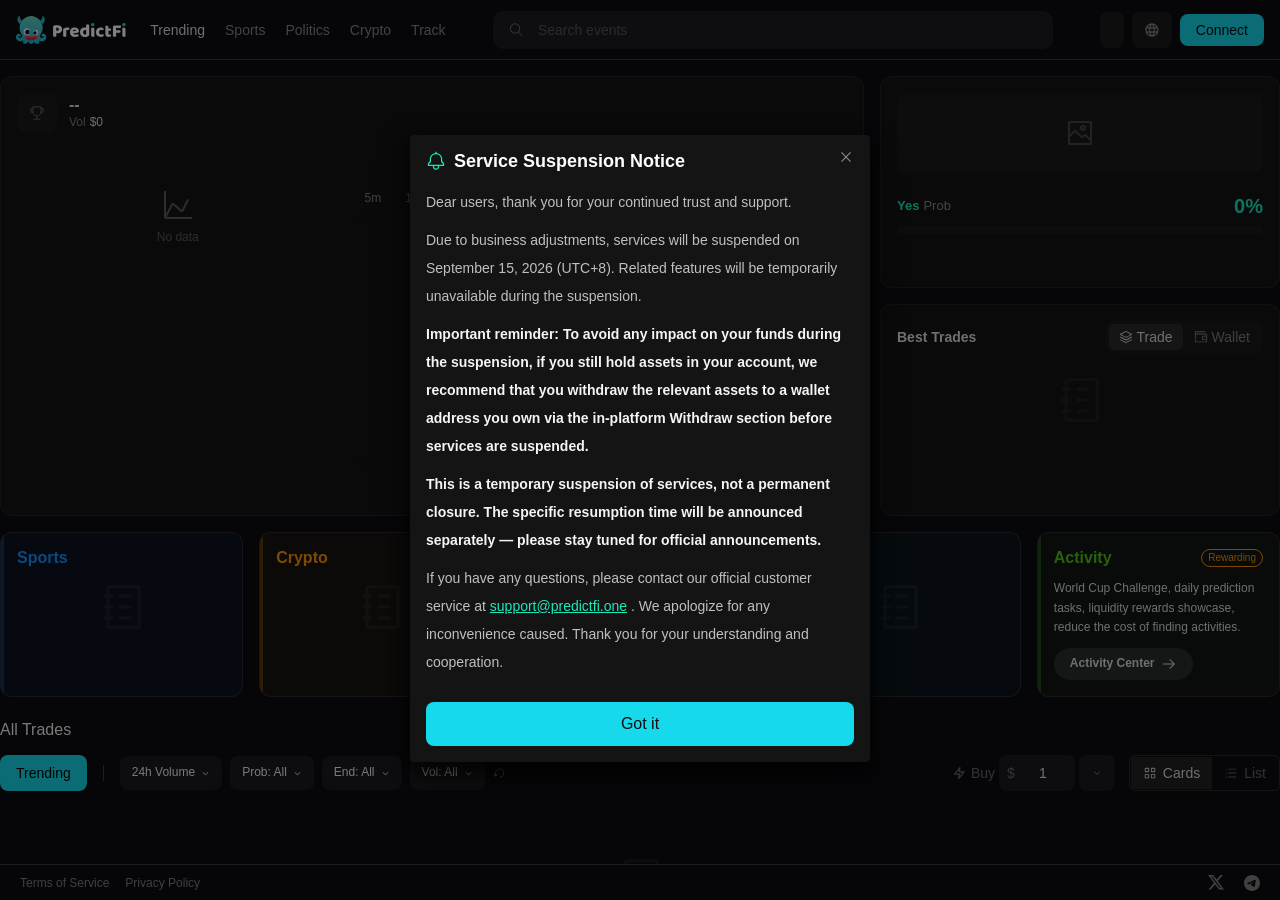
==== commit 68746915: "deploy 20260908_232839" ====
--- a/index.html
+++ b/index.html
@@ -1 +1 @@
-<!DOCTYPE html><html><head><meta charset="utf-8"><meta name="viewport" content="width=device-width, initial-scale=1"><title>PredictFi</title><link rel="stylesheet" href="/_nuxt/entry.CcVG5JFs.css" crossorigin><link rel="modulepreload" as="script" crossorigin href="/_nuxt/CkfQ_2zm.js"><script type="module" src="/_nuxt/CkfQ_2zm.js" crossorigin></script><link rel="prefetch" as="style" crossorigin href="/_nuxt/default.DzT3SDD6.css"><link rel="prefetch" as="script" crossorigin href="/_nuxt/Di7MqLI0.js"><link rel="prefetch" as="script" crossorigin href="/_nuxt/CejJYjcm.js"><link rel="prefetch" as="script" crossorigin href="/_nuxt/K_ejMTmF.js"><link rel="prefetch" as="script" crossorigin href="/_nuxt/CUfp-ymg.js"><link rel="prefetch" as="script" crossorigin href="/_nuxt/zLpr9ijM.js"><link rel="prefetch" as="script" crossorigin href="/_nuxt/Bty2OD24.js"><meta name="description" content="Prediction Market"><script id="unhead:payload" type="application/json">{"title":"PredictFi"}</script></head><body><div id="__nuxt"></div><div id="teleports"></div><script>window.__NUXT__={};window.__NUXT__.config={public:{apiBase:"https://api.predictfi.one",i18n:{baseUrl:"",defaultLocale:"en",rootRedirect:"",redirectStatusCode:302,skipSettingLocaleOnNavigate:false,locales:[{code:"en",name:"English",language:""},{code:"zh-cn",name:"简体中文",language:""},{code:"zh-tw",name:"繁體中文",language:""},{code:"fr",name:"Français",language:""},{code:"de",name:"Deutsch",language:""},{code:"ko",name:"한국어",language:""},{code:"es",name:"Español",language:""},{code:"pt",name:"Português",language:""}],detectBrowserLanguage:{alwaysRedirect:false,cookieCrossOrigin:false,cookieDomain:"",cookieKey:"i18n_lang",cookieSecure:false,fallbackLocale:"en",redirectOn:"root",useCookie:true},experimental:{localeDetector:"",typedPages:true,typedOptionsAndMessages:false,alternateLinkCanonicalQueries:true,devCache:false,cacheLifetime:"",stripMessagesPayload:false,preload:false,strictSeo:false,nitroContextDetection:true,httpCacheDuration:10,compactRoutes:false,prerenderMessages:true},domainLocales:{en:{domain:""},"zh-cn":{domain:""},"zh-tw":{domain:""},fr:{domain:""},de:{domain:""},ko:{domain:""},es:{domain:""},pt:{domain:""}}}},app:{baseURL:"/",buildId:"c9815839-e3ac-4276-b22c-5a523b2f9d3c",buildAssetsDir:"/_nuxt/",cdnURL:""}}</script><script type="application/json" data-nuxt-data="nuxt-app" data-ssr="false" id="__NUXT_DATA__">[{"prerenderedAt":1,"serverRendered":2},1784518463222,false]</script></body></html>+<!DOCTYPE html><html><head><meta charset="utf-8"><meta name="viewport" content="width=device-width, initial-scale=1"><title>PredictFi</title><link rel="stylesheet" href="/_nuxt/entry.Bm8dk6Am.css" crossorigin><link rel="modulepreload" as="script" crossorigin href="/_nuxt/CC32OKMh.js"><script type="module" src="/_nuxt/CC32OKMh.js" crossorigin></script><link rel="prefetch" as="style" crossorigin href="/_nuxt/default.Dsevc4vm.css"><link rel="prefetch" as="script" crossorigin href="/_nuxt/DIgoPl5T.js"><link rel="prefetch" as="script" crossorigin href="/_nuxt/Bv_K4fBZ.js"><link rel="prefetch" as="script" crossorigin href="/_nuxt/DtfJAsJh.js"><link rel="prefetch" as="script" crossorigin href="/_nuxt/Dbc14PIH.js"><link rel="prefetch" as="script" crossorigin href="/_nuxt/zLpr9ijM.js"><link rel="prefetch" as="script" crossorigin href="/_nuxt/DnKteIJq.js"><link rel="prefetch" as="script" crossorigin href="/_nuxt/Bf-6fX2l.js"><meta name="description" content="Prediction Market"><script id="unhead:payload" type="application/json">{"title":"PredictFi"}</script></head><body><div id="__nuxt"></div><div id="teleports"></div><script>window.__NUXT__={};window.__NUXT__.config={public:{apiBase:"https://api.predictfi.one",i18n:{baseUrl:"",defaultLocale:"en",rootRedirect:"",redirectStatusCode:302,skipSettingLocaleOnNavigate:false,locales:[{code:"en",name:"English",language:""},{code:"zh-cn",name:"简体中文",language:""},{code:"zh-tw",name:"繁體中文",language:""},{code:"fr",name:"Français",language:""},{code:"de",name:"Deutsch",language:""},{code:"ko",name:"한국어",language:""},{code:"es",name:"Español",language:""},{code:"pt",name:"Português",language:""}],detectBrowserLanguage:{alwaysRedirect:false,cookieCrossOrigin:false,cookieDomain:"",cookieKey:"i18n_lang",cookieSecure:false,fallbackLocale:"en",redirectOn:"root",useCookie:true},experimental:{localeDetector:"",typedPages:true,typedOptionsAndMessages:false,alternateLinkCanonicalQueries:true,devCache:false,cacheLifetime:"",stripMessagesPayload:false,preload:false,strictSeo:false,nitroContextDetection:true,httpCacheDuration:10,compactRoutes:false,prerenderMessages:true},domainLocales:{en:{domain:""},"zh-cn":{domain:""},"zh-tw":{domain:""},fr:{domain:""},de:{domain:""},ko:{domain:""},es:{domain:""},pt:{domain:""}}}},app:{baseURL:"/",buildId:"d60d8a2f-5b0c-42b2-8211-1867203e3c96",buildAssetsDir:"/_nuxt/",cdnURL:""}}</script><script type="application/json" data-nuxt-data="nuxt-app" data-ssr="false" id="__NUXT_DATA__">[{"prerenderedAt":1,"serverRendered":2},1788881318927,false]</script></body></html>
--- a/_nuxt/entry.Bm8dk6Am.css
+++ b/_nuxt/entry.Bm8dk6Am.css
@@ -0,0 +1 @@
+@charset "UTF-8";body,html{margin:0;width:100%;line-height:1.15;-webkit-text-size-adjust:100%;font-family:Poppins-regular,DINPro-regular,sans-serif;background:#0d0d12}*{box-sizing:border-box}main{display:block}h1{font-size:2em}h1,h2,h3,h4{margin:0;padding:0}hr{box-sizing:content-box;height:0;overflow:visible}pre{font-family:monospace,monospace;font-size:1em}a{background-color:transparent}abbr[title]{border-bottom:none;text-decoration:underline;-webkit-text-decoration:underline dotted;text-decoration:underline dotted}b,strong{font-weight:bolder}code,kbd,samp{font-family:monospace,monospace;font-size:1em}small{font-size:80%}sub,sup{font-size:75%;line-height:0;position:relative;vertical-align:baseline}sub{bottom:-.25em}sup{top:-.5em}img{border-style:none}button,input,optgroup,select,textarea{font-family:inherit;font-size:100%;line-height:1.15;margin:0}button,input{overflow:visible}button,select{text-transform:none}[type=button],[type=reset],[type=submit],button{-webkit-appearance:button}[type=button]::-moz-focus-inner,[type=reset]::-moz-focus-inner,[type=submit]::-moz-focus-inner,button::-moz-focus-inner{border-style:none;padding:0}[type=button]:-moz-focusring,[type=reset]:-moz-focusring,[type=submit]:-moz-focusring,button:-moz-focusring{outline:1px dotted ButtonText}fieldset{padding:.35em .75em .625em}legend{box-sizing:border-box;color:inherit;display:table;max-width:100%;padding:0;white-space:normal}progress{vertical-align:baseline}textarea{overflow:auto}[type=checkbox],[type=radio]{box-sizing:border-box;padding:0}[type=number]::-webkit-inner-spin-button,[type=number]::-webkit-outer-spin-button{height:auto}[type=search]{-webkit-appearance:textfield;outline-offset:-2px}[type=search]::-webkit-search-decoration{-webkit-appearance:none}::-webkit-file-upload-button{-webkit-appearance:button;font:inherit}details{display:block}summary{display:list-item}[hidden],template{display:none}li,ul{margin:0;padding:0;list-style:none}a,a:active,a:focus,a:visited{color:inherit;text-decoration:none;outline:none}a:hover{text-decoration:none}:root{--el-color-white:#fff;--el-color-black:#000;--el-color-primary-rgb:64,158,255;--el-color-success-rgb:103,194,58;--el-color-warning-rgb:230,162,60;--el-color-danger-rgb:245,108,108;--el-color-error-rgb:245,108,108;--el-color-info-rgb:144,147,153;--el-font-size-extra-large:20px;--el-font-size-large:18px;--el-font-size-medium:16px;--el-font-size-base:14px;--el-font-size-small:13px;--el-font-size-extra-small:12px;--el-font-family:"Helvetica Neue",Helvetica,"PingFang SC","Hiragino Sans GB","Microsoft YaHei","微软雅黑",Arial,sans-serif;--el-font-weight-primary:500;--el-font-line-height-primary:24px;--el-index-normal:1;--el-index-top:1000;--el-index-popper:2000;--el-border-radius-base:4px;--el-border-radius-small:2px;--el-border-radius-round:20px;--el-border-radius-circle:100%;--el-transition-duration:.3s;--el-transition-duration-fast:.2s;--el-transition-function-ease-in-out-bezier:cubic-bezier(.645,.045,.355,1);--el-transition-function-fast-bezier:cubic-bezier(.23,1,.32,1);--el-transition-all:all var(--el-transition-duration) var(--el-transition-function-ease-in-out-bezier);--el-transition-fade:opacity var(--el-transition-duration) var(--el-transition-function-fast-bezier);--el-transition-md-fade:transform var(--el-transition-duration) var(--el-transition-function-fast-bezier),opacity var(--el-transition-duration) var(--el-transition-function-fast-bezier);--el-transition-fade-linear:opacity var(--el-transition-duration-fast) linear;--el-transition-border:border-color var(--el-transition-duration-fast) var(--el-transition-function-ease-in-out-bezier);--el-transition-box-shadow:box-shadow var(--el-transition-duration-fast) var(--el-transition-function-ease-in-out-bezier);--el-transition-color:color var(--el-transition-duration-fast) var(--el-transition-function-ease-in-out-bezier);--el-component-size-large:40px;--el-component-size:32px;--el-component-size-small:24px;--lightningcss-light:initial;--lightningcss-dark: ;color-scheme:light;--el-color-primary:#409eff;--el-color-primary-light-3:#79bbff;--el-color-primary-light-5:#a0cfff;--el-color-primary-light-7:#c6e2ff;--el-color-primary-light-8:#d9ecff;--el-color-primary-light-9:#ecf5ff;--el-color-primary-dark-2:#337ecc;--el-color-success:#67c23a;--el-color-success-light-3:#95d475;--el-color-success-light-5:#b3e19d;--el-color-success-light-7:#d1edc4;--el-color-success-light-8:#e1f3d8;--el-color-success-light-9:#f0f9eb;--el-color-success-dark-2:#529b2e;--el-color-warning:#e6a23c;--el-color-warning-light-3:#eebe77;--el-color-warning-light-5:#f3d19e;--el-color-warning-light-7:#f8e3c5;--el-color-warning-light-8:#faecd8;--el-color-warning-light-9:#fdf6ec;--el-color-warning-dark-2:#b88230;--el-color-danger:#f56c6c;--el-color-danger-light-3:#f89898;--el-color-danger-light-5:#fab6b6;--el-color-danger-light-7:#fcd3d3;--el-color-danger-light-8:#fde2e2;--el-color-danger-light-9:#fef0f0;--el-color-danger-dark-2:#c45656;--el-color-error:#f56c6c;--el-color-error-light-3:#f89898;--el-color-error-light-5:#fab6b6;--el-color-error-light-7:#fcd3d3;--el-color-error-light-8:#fde2e2;--el-color-error-light-9:#fef0f0;--el-color-error-dark-2:#c45656;--el-color-info:#909399;--el-color-info-light-3:#b1b3b8;--el-color-info-light-5:#c8c9cc;--el-color-info-light-7:#dedfe0;--el-color-info-light-8:#e9e9eb;--el-color-info-light-9:#f4f4f5;--el-color-info-dark-2:#73767a;--el-bg-color:#fff;--el-bg-color-page:#f2f3f5;--el-bg-color-overlay:#fff;--el-text-color-primary:#303133;--el-text-color-regular:#606266;--el-text-color-secondary:#909399;--el-text-color-placeholder:#a8abb2;--el-text-color-disabled:#c0c4cc;--el-border-color:#dcdfe6;--el-border-color-light:#e4e7ed;--el-border-color-lighter:#ebeef5;--el-border-color-extra-light:#f2f6fc;--el-border-color-dark:#d4d7de;--el-border-color-darker:#cdd0d6;--el-fill-color:#f0f2f5;--el-fill-color-light:#f5f7fa;--el-fill-color-lighter:#fafafa;--el-fill-color-extra-light:#fafcff;--el-fill-color-dark:#ebedf0;--el-fill-color-darker:#e6e8eb;--el-fill-color-blank:#fff;--el-box-shadow:0px 12px 32px 4px #0000000a,0px 8px 20px #00000014;--el-box-shadow-light:0px 0px 12px #0000001f;--el-box-shadow-lighter:0px 0px 6px #0000001f;--el-box-shadow-dark:0px 16px 48px 16px #00000014,0px 12px 32px #0000001f,0px 8px 16px -8px #00000029;--el-disabled-bg-color:var(--el-fill-color-light);--el-disabled-text-color:var(--el-text-color-placeholder);--el-disabled-border-color:var(--el-border-color-light);--el-overlay-color:#000c;--el-overlay-color-light:#000000b3;--el-overlay-color-lighter:#00000080;--el-mask-color:#ffffffe6;--el-mask-color-extra-light:#ffffff4d;--el-border-width:1px;--el-border-style:solid;--el-border-color-hover:var(--el-text-color-disabled);--el-border:var(--el-border-width) var(--el-border-style) var(--el-border-color);--el-svg-monochrome-grey:var(--el-border-color)}.el-zoom-in-top-enter-active,.el-zoom-in-top-leave-active{opacity:1;transition:var(--el-transition-md-fade);transform-origin:top;transform:scaleY(1)}.el-zoom-in-top-enter-active[data-popper-placement^=top],.el-zoom-in-top-leave-active[data-popper-placement^=top]{transform-origin:bottom}.el-zoom-in-bottom-enter-active,.el-zoom-in-bottom-leave-active{opacity:1;transition:var(--el-transition-md-fade);transform-origin:bottom;transform:scaleY(1)}.el-zoom-in-left-enter-active,.el-zoom-in-left-leave-active{opacity:1;transition:var(--el-transition-md-fade);transform-origin:0 0;transform:scale(1)}.el-icon{--color:inherit;fill:currentColor;width:1em;height:1em;color:var(--color);line-height:1em;font-size:inherit;justify-content:center;align-items:center;display:inline-flex;position:relative}.el-icon svg{width:1em;height:1em}.el-affix--fixed{position:fixed}.el-alert{--el-alert-padding:8px 16px;--el-alert-border-radius-base:var(--el-border-radius-base);--el-alert-title-font-size:14px;--el-alert-title-with-description-font-size:16px;--el-alert-description-font-size:14px;--el-alert-close-font-size:16px;--el-alert-close-customed-font-size:14px;--el-alert-icon-size:16px;--el-alert-icon-large-size:28px;width:100%;padding:var(--el-alert-padding);box-sizing:border-box;border-radius:var(--el-alert-border-radius-base);background-color:var(--el-color-white);opacity:1;transition:opacity var(--el-transition-duration-fast);align-items:center;margin:0;display:flex;position:relative;overflow:hidden}.el-alert.is-light .el-alert__close-btn{color:var(--el-text-color-placeholder)}.el-alert.is-dark :is(.el-alert__close-btn,.el-alert__description){color:var(--el-color-white)}.el-alert.is-center{justify-content:center}.el-alert--primary{--el-alert-bg-color:var(--el-color-primary-light-9)}.el-alert--primary.is-light{background-color:var(--el-alert-bg-color)}.el-alert--primary.is-light,.el-alert--primary.is-light .el-alert__description{color:var(--el-color-primary)}.el-alert--primary.is-dark{background-color:var(--el-color-primary);color:var(--el-color-white)}.el-alert--success{--el-alert-bg-color:var(--el-color-success-light-9)}.el-alert--success.is-light{background-color:var(--el-alert-bg-color)}.el-alert--success.is-light,.el-alert--success.is-light .el-alert__description{color:var(--el-color-success)}.el-alert--success.is-dark{background-color:var(--el-color-success);color:var(--el-color-white)}.el-alert--info{--el-alert-bg-color:var(--el-color-info-light-9)}.el-alert--info.is-light{background-color:var(--el-alert-bg-color)}.el-alert--info.is-light,.el-alert--info.is-light .el-alert__description{color:var(--el-color-info)}.el-alert--info.is-dark{background-color:var(--el-color-info);color:var(--el-color-white)}.el-alert--warning{--el-alert-bg-color:var(--el-color-warning-light-9)}.el-alert--warning.is-light{background-color:var(--el-alert-bg-color)}.el-alert--warning.is-light,.el-alert--warning.is-light .el-alert__description{color:var(--el-color-warning)}.el-alert--warning.is-dark{background-color:var(--el-color-warning);color:var(--el-color-white)}.el-alert--error{--el-alert-bg-color:var(--el-color-error-light-9)}.el-alert--error.is-light{background-color:var(--el-alert-bg-color)}.el-alert--error.is-light,.el-alert--error.is-light .el-alert__description{color:var(--el-color-error)}.el-alert--error.is-dark{background-color:var(--el-color-error);color:var(--el-color-white)}.el-alert__content{flex-direction:column;gap:4px;display:flex}.el-alert .el-alert__icon{font-size:var(--el-alert-icon-size);width:var(--el-alert-icon-size);margin-right:8px}.el-alert .el-alert__icon.is-big{font-size:var(--el-alert-icon-large-size);width:var(--el-alert-icon-large-size);margin-right:12px}.el-alert__title{font-size:var(--el-alert-title-font-size);line-height:24px}.el-alert__title.with-description{font-size:var(--el-alert-title-with-description-font-size)}.el-alert .el-alert__description{font-size:var(--el-alert-description-font-size);margin:0}.el-alert .el-alert__close-btn{font-size:var(--el-alert-close-font-size);opacity:1;cursor:pointer;position:absolute;top:12px;right:16px}.el-alert .el-alert__close-btn.is-customed{font-style:normal;font-size:var(--el-alert-close-customed-font-size);line-height:24px;top:8px}.el-alert-fade-enter-from,.el-alert-fade-leave-active{opacity:0}.el-aside{box-sizing:border-box;width:var(--el-aside-width,300px);flex-shrink:0;overflow:auto}.el-autocomplete{--el-input-text-color:var(--el-text-color-regular);--el-input-border:var(--el-border);--el-input-hover-border:var(--el-border-color-hover);--el-input-focus-border:var(--el-color-primary);--el-input-transparent-border:0 0 0 1px #0000 inset;--el-input-border-color:var(--el-border-color);--el-input-border-radius:var(--el-border-radius-base);--el-input-bg-color:var(--el-fill-color-blank);--el-input-icon-color:var(--el-text-color-placeholder);--el-input-placeholder-color:var(--el-text-color-placeholder);--el-input-hover-border-color:var(--el-border-color-hover);--el-input-clear-hover-color:var(--el-text-color-secondary);--el-input-focus-border-color:var(--el-color-primary);--el-input-width:100%;width:var(--el-input-width);display:inline-block;position:relative}.el-autocomplete__popper.el-popper{background:var(--el-bg-color-overlay);box-shadow:var(--el-box-shadow-light)}.el-autocomplete__popper.el-popper,.el-autocomplete__popper.el-popper .el-popper__arrow:before{border:1px solid var(--el-border-color-light)}.el-autocomplete__popper.el-popper[data-popper-placement^=top] .el-popper__arrow:before{border-top-color:#0000;border-left-color:#0000}.el-autocomplete__popper.el-popper[data-popper-placement^=bottom] .el-popper__arrow:before{border-bottom-color:#0000;border-right-color:#0000}.el-autocomplete__popper.el-popper[data-popper-placement^=left] .el-popper__arrow:before{border-bottom-color:#0000;border-left-color:#0000}.el-autocomplete__popper.el-popper[data-popper-placement^=right] .el-popper__arrow:before{border-top-color:#0000;border-right-color:#0000}.el-autocomplete-suggestion{border-radius:var(--el-border-radius-base);box-sizing:border-box}.el-autocomplete-suggestion__header{border-bottom:1px solid var(--el-border-color-lighter);padding:10px}.el-autocomplete-suggestion__footer{border-top:1px solid var(--el-border-color-lighter);padding:10px}.el-autocomplete-suggestion__wrap{box-sizing:border-box;max-height:280px;padding:10px 0}.el-autocomplete-suggestion__list{margin:0;padding:0}.el-autocomplete-suggestion li{cursor:pointer;color:var(--el-text-color-regular);line-height:34px;font-size:var(--el-font-size-base);text-align:left;text-overflow:ellipsis;white-space:nowrap;margin:0;padding:0 20px;list-style:none;overflow:hidden}.el-autocomplete-suggestion :is(li.highlighted,li:hover){background-color:var(--el-fill-color-light)}.el-autocomplete-suggestion li.divider{border-top:1px solid var(--el-color-black);margin-top:6px}.el-autocomplete-suggestion li.divider:last-child{margin-bottom:-6px}.el-autocomplete-suggestion.is-loading li{cursor:default;height:100px;color:var(--el-text-color-secondary);justify-content:center;align-items:center;font-size:20px;display:flex}.el-autocomplete-suggestion.is-loading li:hover{background-color:var(--el-bg-color-overlay)}.el-avatar{--el-avatar-text-color:var(--el-color-white);--el-avatar-bg-color:var(--el-text-color-disabled);--el-avatar-text-size:14px;--el-avatar-icon-size:18px;--el-avatar-border-radius:var(--el-border-radius-base);--el-avatar-size-large:56px;--el-avatar-size:40px;--el-avatar-size-small:24px;box-sizing:border-box;text-align:center;color:var(--el-avatar-text-color);background:var(--el-avatar-bg-color);width:var(--el-avatar-size);height:var(--el-avatar-size);font-size:var(--el-avatar-text-size);outline:none;justify-content:center;align-items:center;display:inline-flex;overflow:hidden}.el-avatar>img{width:100%;height:100%;display:block}.el-avatar--circle{border-radius:50%}.el-avatar--square{border-radius:var(--el-avatar-border-radius)}.el-avatar--icon{font-size:var(--el-avatar-icon-size)}.el-avatar--small{--el-avatar-size:24px}.el-avatar--large{--el-avatar-size:56px}.el-avatar-group{--el-avatar-group-item-gap:-8px;--el-avatar-group-collapse-item-gap:4px;display:inline-flex}.el-avatar-group .el-avatar{border:1px solid var(--el-border-color-extra-light)}.el-avatar-group .el-avatar:not(:first-child){margin-left:var(--el-avatar-group-item-gap)}.el-avatar-group__collapse-avatars{--el-avatar-group-item-gap:-8px;--el-avatar-group-collapse-item-gap:4px}.el-avatar-group__collapse-avatars .el-avatar:not(:first-child){margin-left:var(--el-avatar-group-collapse-item-gap)}.el-backtop{--el-backtop-bg-color:var(--el-bg-color-overlay);--el-backtop-text-color:var(--el-color-primary);--el-backtop-hover-bg-color:var(--el-border-color-extra-light);background-color:var(--el-backtop-bg-color);width:40px;height:40px;color:var(--el-backtop-text-color);box-shadow:var(--el-box-shadow-lighter);cursor:pointer;z-index:5;border-radius:50%;justify-content:center;align-items:center;font-size:20px;display:flex;position:fixed}.el-backtop:hover{background-color:var(--el-backtop-hover-bg-color)}.el-backtop__icon{font-size:20px}.el-badge{--el-badge-bg-color:var(--el-color-danger);--el-badge-radius:10px;--el-badge-font-size:12px;--el-badge-padding:6px;--el-badge-size:18px;vertical-align:middle;width:fit-content;display:inline-block;position:relative}.el-badge__content{background-color:var(--el-badge-bg-color);border-radius:var(--el-badge-radius);color:var(--el-color-white);font-size:var(--el-badge-font-size);height:var(--el-badge-size);padding:0 var(--el-badge-padding);white-space:nowrap;border:1px solid var(--el-bg-color);justify-content:center;align-items:center;display:inline-flex}.el-badge__content.is-fixed{top:0;right:calc(1px + var(--el-badge-size)/2);z-index:var(--el-index-normal);position:absolute;transform:translateY(-50%)translate(100%)}.el-badge__content.is-fixed.is-dot{right:5px}.el-badge__content.is-dot{border-radius:50%;width:8px;height:8px;padding:0;right:0}.el-badge__content.is-hide-zero{display:none}.el-badge__content--primary{background-color:var(--el-color-primary)}.el-badge__content--success{background-color:var(--el-color-success)}.el-badge__content--warning{background-color:var(--el-color-warning)}.el-badge__content--info{background-color:var(--el-color-info)}.el-badge__content--danger{background-color:var(--el-color-danger)}.el-breadcrumb__separator{color:var(--el-text-color-placeholder);margin:0 9px;font-weight:700}.el-breadcrumb__separator.el-icon{margin:0 6px;font-weight:400}.el-breadcrumb__separator.el-icon svg{vertical-align:middle}.el-breadcrumb__item{float:left;align-items:center;display:inline-flex}.el-breadcrumb__inner{color:var(--el-text-color-regular)}.el-breadcrumb__inner a,.el-breadcrumb__inner.is-link{transition:var(--el-transition-color);color:var(--el-text-color-primary);font-weight:700;text-decoration:none}.el-breadcrumb__inner a:hover,.el-breadcrumb__inner.is-link:hover{color:var(--el-color-primary);cursor:pointer}.el-breadcrumb__item:last-child .el-breadcrumb__inner,.el-breadcrumb__item:last-child .el-breadcrumb__inner a,.el-breadcrumb__item:last-child .el-breadcrumb__inner a:hover,.el-breadcrumb__item:last-child .el-breadcrumb__inner:hover{color:var(--el-text-color-regular);cursor:text;font-weight:400}.el-breadcrumb__item:last-child .el-breadcrumb__separator{display:none}.el-breadcrumb{font-size:14px;line-height:1}.el-breadcrumb:after,.el-breadcrumb:before{content:"";display:table}.el-breadcrumb:after{clear:both}.el-button-group>.el-button+.el-button{margin-left:0}.el-button-group>.el-button:first-child:last-child{border-top-right-radius:var(--el-border-radius-base);border-bottom-right-radius:var(--el-border-radius-base);border-top-left-radius:var(--el-border-radius-base);border-bottom-left-radius:var(--el-border-radius-base)}.el-button-group>.el-button:first-child:last-child.is-round{border-radius:var(--el-border-radius-round)}.el-button-group>.el-button:first-child:last-child.is-circle{border-radius:50%}.el-button-group>.el-button:not(:first-child):not(:last-child){border-radius:0}.el-button-group>:is(.el-button.is-active,.el-button:active,.el-button:focus,.el-button:hover){z-index:1}.el-button-group--horizontal{vertical-align:middle;display:inline-block}.el-button-group--horizontal:after,.el-button-group--horizontal:before{content:"";display:table}.el-button-group--horizontal:after{clear:both}.el-button-group--horizontal>.el-button{float:left;position:relative}.el-button-group--horizontal>.el-button:first-child{border-top-right-radius:0;border-bottom-right-radius:0}.el-button-group--horizontal>.el-button:last-child{border-top-left-radius:0;border-bottom-left-radius:0}.el-button-group--horizontal>.el-button:not(:last-child){margin-right:-1px}.el-button-group--horizontal .el-button--primary:first-child{border-right-color:var(--el-button-divide-border-color)}.el-button-group--horizontal .el-button--primary:last-child{border-left-color:var(--el-button-divide-border-color)}.el-button-group--horizontal .el-button--primary:not(:first-child):not(:last-child){border-left-color:var(--el-button-divide-border-color);border-right-color:var(--el-button-divide-border-color)}.el-button-group--horizontal .el-button--success:first-child{border-right-color:var(--el-button-divide-border-color)}.el-button-group--horizontal .el-button--success:last-child{border-left-color:var(--el-button-divide-border-color)}.el-button-group--horizontal .el-button--success:not(:first-child):not(:last-child){border-left-color:var(--el-button-divide-border-color);border-right-color:var(--el-button-divide-border-color)}.el-button-group--horizontal .el-button--warning:first-child{border-right-color:var(--el-button-divide-border-color)}.el-button-group--horizontal .el-button--warning:last-child{border-left-color:var(--el-button-divide-border-color)}.el-button-group--horizontal .el-button--warning:not(:first-child):not(:last-child){border-left-color:var(--el-button-divide-border-color);border-right-color:var(--el-button-divide-border-color)}.el-button-group--horizontal .el-button--danger:first-child{border-right-color:var(--el-button-divide-border-color)}.el-button-group--horizontal .el-button--danger:last-child{border-left-color:var(--el-button-divide-border-color)}.el-button-group--horizontal .el-button--danger:not(:first-child):not(:last-child){border-left-color:var(--el-button-divide-border-color);border-right-color:var(--el-button-divide-border-color)}.el-button-group--horizontal .el-button--info:first-child{border-right-color:var(--el-button-divide-border-color)}.el-button-group--horizontal .el-button--info:last-child{border-left-color:var(--el-button-divide-border-color)}.el-button-group--horizontal .el-button--info:not(:first-child):not(:last-child){border-left-color:var(--el-button-divide-border-color);border-right-color:var(--el-button-divide-border-color)}.el-button-group--horizontal>.el-dropdown>.el-button{border-left-color:var(--el-button-divide-border-color);border-top-left-radius:0;border-bottom-left-radius:0}.el-button-group--vertical{flex-direction:column;align-items:stretch;display:inline-flex}.el-button-group--vertical>.el-button{margin-top:-1px}.el-button-group--vertical>.el-button:first-child{border-bottom-right-radius:0;border-bottom-left-radius:0}.el-button-group--vertical>.el-button:last-child{border-top-left-radius:0;border-top-right-radius:0}.el-button-group--vertical>.el-dropdown{margin-top:-1px}.el-button-group--vertical>.el-dropdown>.el-button{border-left-color:var(--el-button-divide-border-color);border-top-left-radius:0;border-top-right-radius:0}.el-button-group--vertical .el-button--primary:first-child{border-bottom-color:var(--el-button-divide-border-color)}.el-button-group--vertical .el-button--primary:last-child{border-top-color:var(--el-button-divide-border-color)}.el-button-group--vertical .el-button--primary:not(:first-child):not(:last-child){border-top-color:var(--el-button-divide-border-color);border-bottom-color:var(--el-button-divide-border-color)}.el-button-group--vertical .el-button--success:first-child{border-bottom-color:var(--el-button-divide-border-color)}.el-button-group--vertical .el-button--success:last-child{border-top-color:var(--el-button-divide-border-color)}.el-button-group--vertical .el-button--success:not(:first-child):not(:last-child){border-top-color:var(--el-button-divide-border-color);border-bottom-color:var(--el-button-divide-border-color)}.el-button-group--vertical .el-button--warning:first-child{border-bottom-color:var(--el-button-divide-border-color)}.el-button-group--vertical .el-button--warning:last-child{border-top-color:var(--el-button-divide-border-color)}.el-button-group--vertical .el-button--warning:not(:first-child):not(:last-child){border-top-color:var(--el-button-divide-border-color);border-bottom-color:var(--el-button-divide-border-color)}.el-button-group--vertical .el-button--danger:first-child{border-bottom-color:var(--el-button-divide-border-color)}.el-button-group--vertical .el-button--danger:last-child{border-top-color:var(--el-button-divide-border-color)}.el-button-group--vertical .el-button--danger:not(:first-child):not(:last-child){border-top-color:var(--el-button-divide-border-color);border-bottom-color:var(--el-button-divide-border-color)}.el-button-group--vertical .el-button--info:first-child{border-bottom-color:var(--el-button-divide-border-color)}.el-button-group--vertical .el-button--info:last-child{border-top-color:var(--el-button-divide-border-color)}.el-button-group--vertical .el-button--info:not(:first-child):not(:last-child){border-top-color:var(--el-button-divide-border-color);border-bottom-color:var(--el-button-divide-border-color)}.el-button{--el-button-font-weight:var(--el-font-weight-primary);--el-button-border-color:var(--el-border-color);--el-button-bg-color:var(--el-fill-color-blank);--el-button-text-color:var(--el-text-color-regular);--el-button-disabled-text-color:var(--el-disabled-text-color);--el-button-disabled-bg-color:var(--el-fill-color-blank);--el-button-disabled-border-color:var(--el-border-color-light);--el-button-divide-border-color:#ffffff80;--el-button-hover-text-color:var(--el-color-primary);--el-button-hover-bg-color:var(--el-color-primary-light-9);--el-button-hover-border-color:var(--el-color-primary-light-7);--el-button-active-text-color:var(--el-button-hover-text-color);--el-button-active-border-color:var(--el-color-primary);--el-button-active-bg-color:var(--el-button-hover-bg-color);--el-button-outline-color:var(--el-color-primary-light-5);--el-button-hover-link-text-color:var(--el-text-color-secondary);--el-button-active-color:var(--el-text-color-primary);white-space:nowrap;cursor:pointer;height:32px;color:var(--el-button-text-color);text-align:center;box-sizing:border-box;line-height:1;font-weight:var(--el-button-font-weight);-webkit-user-select:none;user-select:none;vertical-align:middle;-webkit-appearance:none;background-color:var(--el-button-bg-color);border:var(--el-border);border-color:var(--el-button-border-color);outline:none;justify-content:center;align-items:center;transition:all .1s;display:inline-flex}.el-button:hover{color:var(--el-button-hover-text-color);border-color:var(--el-button-hover-border-color);background-color:var(--el-button-hover-bg-color);outline:none}.el-button:active{color:var(--el-button-active-text-color);border-color:var(--el-button-active-border-color);background-color:var(--el-button-active-bg-color);outline:none}.el-button:focus-visible{outline:2px solid var(--el-button-outline-color);outline-offset:1px;transition:outline-offset,outline}.el-button>span{align-items:center;display:inline-flex}.el-button+.el-button{margin-left:12px}.el-button{font-size:var(--el-font-size-base);border-radius:var(--el-border-radius-base)}.el-button,.el-button.is-round{padding:8px 15px}.el-button::-moz-focus-inner{border:0}.el-button [class*=el-icon]+span{margin-left:6px}.el-button [class*=el-icon] svg{vertical-align:bottom}.el-button.is-plain{--el-button-hover-text-color:var(--el-color-primary);--el-button-hover-bg-color:var(--el-fill-color-blank);--el-button-hover-border-color:var(--el-color-primary)}.el-button.is-active{color:var(--el-button-active-text-color);border-color:var(--el-button-active-border-color);background-color:var(--el-button-active-bg-color);outline:none}.el-button.is-disabled,.el-button.is-disabled:hover{color:var(--el-button-disabled-text-color);cursor:not-allowed;background-image:none;background-color:var(--el-button-disabled-bg-color);border-color:var(--el-button-disabled-border-color)}.el-button.is-loading{pointer-events:none;position:relative}.el-button.is-loading:before{z-index:1;pointer-events:none;content:"";border-radius:inherit;background-color:var(--el-mask-color-extra-light);position:absolute;inset:-1px}.el-button.is-round{border-radius:var(--el-border-radius-round)}.el-button.is-dashed{--el-button-hover-text-color:var(--el-color-primary);--el-button-hover-bg-color:var(--el-fill-color-blank);--el-button-hover-border-color:var(--el-color-primary);border-style:dashed}.el-button.is-circle{border-radius:50%;width:32px;padding:8px}.el-button.is-text{color:var(--el-button-text-color);background-color:#0000;border:0 solid #0000}.el-button.is-text.is-disabled{color:var(--el-button-disabled-text-color);background-color:#0000!important}.el-button.is-text:not(.is-disabled):hover{background-color:var(--el-fill-color-light)}.el-button.is-text:not(.is-disabled):focus-visible{outline:2px solid var(--el-button-outline-color);outline-offset:1px;transition:outline-offset,outline}.el-button.is-text:not(.is-disabled):active{background-color:var(--el-fill-color)}.el-button.is-text:not(.is-disabled).is-has-bg{background-color:var(--el-fill-color-light)}.el-button.is-text:not(.is-disabled).is-has-bg:hover{background-color:var(--el-fill-color)}.el-button.is-text:not(.is-disabled).is-has-bg:active{background-color:var(--el-fill-color-dark)}.el-button__text--expand{letter-spacing:.3em;margin-right:-.3em}.el-button.is-link{color:var(--el-button-text-color);background:0 0;border-color:#0000;height:auto;padding:2px}.el-button.is-link:hover{color:var(--el-button-hover-link-text-color)}.el-button.is-link.is-disabled{color:var(--el-button-disabled-text-color);background-color:#0000!important;border-color:#0000!important}.el-button.is-link:not(.is-disabled):hover{background-color:#0000;border-color:#0000}.el-button.is-link:not(.is-disabled):active{color:var(--el-button-active-color);background-color:#0000;border-color:#0000}.el-button--text{color:var(--el-color-primary);background:0 0;border-color:#0000;padding-left:0;padding-right:0}.el-button--text.is-disabled{color:var(--el-button-disabled-text-color);background-color:#0000!important;border-color:#0000!important}.el-button--text:not(.is-disabled):hover{color:var(--el-color-primary-light-3);background-color:#0000;border-color:#0000}.el-button--text:not(.is-disabled):active{color:var(--el-color-primary-dark-2);background-color:#0000;border-color:#0000}.el-button__link--expand{letter-spacing:.3em;margin-right:-.3em}.el-button--primary{--el-button-text-color:var(--el-color-white);--el-button-bg-color:var(--el-color-primary);--el-button-border-color:var(--el-color-primary);--el-button-outline-color:var(--el-color-primary-light-5);--el-button-active-color:var(--el-color-primary-dark-2);--el-button-hover-text-color:var(--el-color-white);--el-button-hover-link-text-color:var(--el-color-primary-light-5);--el-button-hover-bg-color:var(--el-color-primary-light-3);--el-button-hover-border-color:var(--el-color-primary-light-3);--el-button-active-bg-color:var(--el-color-primary-dark-2);--el-button-active-border-color:var(--el-color-primary-dark-2);--el-button-disabled-text-color:var(--el-color-white);--el-button-disabled-bg-color:var(--el-color-primary-light-5);--el-button-disabled-border-color:var(--el-color-primary-light-5)}.el-button--primary.is-link,.el-button--primary.is-plain,.el-button--primary.is-text{--el-button-text-color:var(--el-color-primary);--el-button-bg-color:var(--el-color-primary-light-9);--el-button-border-color:var(--el-color-primary-light-5);--el-button-hover-text-color:var(--el-color-white);--el-button-hover-bg-color:var(--el-color-primary);--el-button-hover-border-color:var(--el-color-primary);--el-button-active-text-color:var(--el-color-white)}.el-button--primary.is-link.is-disabled,.el-button--primary.is-link.is-disabled:active,.el-button--primary.is-link.is-disabled:focus,.el-button--primary.is-link.is-disabled:hover,.el-button--primary.is-plain.is-disabled,.el-button--primary.is-plain.is-disabled:active,.el-button--primary.is-plain.is-disabled:focus,.el-button--primary.is-plain.is-disabled:hover,.el-button--primary.is-text.is-disabled,.el-button--primary.is-text.is-disabled:active,.el-button--primary.is-text.is-disabled:focus,.el-button--primary.is-text.is-disabled:hover{color:var(--el-color-primary-light-5);background-color:var(--el-color-primary-light-9);border-color:var(--el-color-primary-light-8)}.el-button--primary.is-dashed{--el-button-text-color:var(--el-color-primary);--el-button-bg-color:var(--el-color-primary-light-9);--el-button-border-color:var(--el-color-primary-light-5);--el-button-hover-text-color:var(--el-color-primary);--el-button-hover-bg-color:var(--el-color-primary-light-9);--el-button-hover-border-color:var(--el-color-primary-light-3);--el-button-active-text-color:var(--el-color-primary-dark-2);--el-button-active-bg-color:var(--el-color-primary-light-9);--el-button-active-border-color:var(--el-color-primary-dark-2)}.el-button--primary.is-dashed.is-disabled,.el-button--primary.is-dashed.is-disabled:active,.el-button--primary.is-dashed.is-disabled:focus,.el-button--primary.is-dashed.is-disabled:hover{color:var(--el-color-primary-light-5);background-color:var(--el-color-primary-light-9);border-color:var(--el-color-primary-light-8)}.el-button--success{--el-button-text-color:var(--el-color-white);--el-button-bg-color:var(--el-color-success);--el-button-border-color:var(--el-color-success);--el-button-outline-color:var(--el-color-success-light-5);--el-button-active-color:var(--el-color-success-dark-2);--el-button-hover-text-color:var(--el-color-white);--el-button-hover-link-text-color:var(--el-color-success-light-5);--el-button-hover-bg-color:var(--el-color-success-light-3);--el-button-hover-border-color:var(--el-color-success-light-3);--el-button-active-bg-color:var(--el-color-success-dark-2);--el-button-active-border-color:var(--el-color-success-dark-2);--el-button-disabled-text-color:var(--el-color-white);--el-button-disabled-bg-color:var(--el-color-success-light-5);--el-button-disabled-border-color:var(--el-color-success-light-5)}.el-button--success.is-link,.el-button--success.is-plain,.el-button--success.is-text{--el-button-text-color:var(--el-color-success);--el-button-bg-color:var(--el-color-success-light-9);--el-button-border-color:var(--el-color-success-light-5);--el-button-hover-text-color:var(--el-color-white);--el-button-hover-bg-color:var(--el-color-success);--el-button-hover-border-color:var(--el-color-success);--el-button-active-text-color:var(--el-color-white)}.el-button--success.is-link.is-disabled,.el-button--success.is-link.is-disabled:active,.el-button--success.is-link.is-disabled:focus,.el-button--success.is-link.is-disabled:hover,.el-button--success.is-plain.is-disabled,.el-button--success.is-plain.is-disabled:active,.el-button--success.is-plain.is-disabled:focus,.el-button--success.is-plain.is-disabled:hover,.el-button--success.is-text.is-disabled,.el-button--success.is-text.is-disabled:active,.el-button--success.is-text.is-disabled:focus,.el-button--success.is-text.is-disabled:hover{color:var(--el-color-success-light-5);background-color:var(--el-color-success-light-9);border-color:var(--el-color-success-light-8)}.el-button--success.is-dashed{--el-button-text-color:var(--el-color-success);--el-button-bg-color:var(--el-color-success-light-9);--el-button-border-color:var(--el-color-success-light-5);--el-button-hover-text-color:var(--el-color-success);--el-button-hover-bg-color:var(--el-color-success-light-9);--el-button-hover-border-color:var(--el-color-success-light-3);--el-button-active-text-color:var(--el-color-success-dark-2);--el-button-active-bg-color:var(--el-color-success-light-9);--el-button-active-border-color:var(--el-color-success-dark-2)}.el-button--success.is-dashed.is-disabled,.el-button--success.is-dashed.is-disabled:active,.el-button--success.is-dashed.is-disabled:focus,.el-button--success.is-dashed.is-disabled:hover{color:var(--el-color-success-light-5);background-color:var(--el-color-success-light-9);border-color:var(--el-color-success-light-8)}.el-button--warning{--el-button-text-color:var(--el-color-white);--el-button-bg-color:var(--el-color-warning);--el-button-border-color:var(--el-color-warning);--el-button-outline-color:var(--el-color-warning-light-5);--el-button-active-color:var(--el-color-warning-dark-2);--el-button-hover-text-color:var(--el-color-white);--el-button-hover-link-text-color:var(--el-color-warning-light-5);--el-button-hover-bg-color:var(--el-color-warning-light-3);--el-button-hover-border-color:var(--el-color-warning-light-3);--el-button-active-bg-color:var(--el-color-warning-dark-2);--el-button-active-border-color:var(--el-color-warning-dark-2);--el-button-disabled-text-color:var(--el-color-white);--el-button-disabled-bg-color:var(--el-color-warning-light-5);--el-button-disabled-border-color:var(--el-color-warning-light-5)}.el-button--warning.is-link,.el-button--warning.is-plain,.el-button--warning.is-text{--el-button-text-color:var(--el-color-warning);--el-button-bg-color:var(--el-color-warning-light-9);--el-button-border-color:var(--el-color-warning-light-5);--el-button-hover-text-color:var(--el-color-white);--el-button-hover-bg-color:var(--el-color-warning);--el-button-hover-border-color:var(--el-color-warning);--el-button-active-text-color:var(--el-color-white)}.el-button--warning.is-link.is-disabled,.el-button--warning.is-link.is-disabled:active,.el-button--warning.is-link.is-disabled:focus,.el-button--warning.is-link.is-disabled:hover,.el-button--warning.is-plain.is-disabled,.el-button--warning.is-plain.is-disabled:active,.el-button--warning.is-plain.is-disabled:focus,.el-button--warning.is-plain.is-disabled:hover,.el-button--warning.is-text.is-disabled,.el-button--warning.is-text.is-disabled:active,.el-button--warning.is-text.is-disabled:focus,.el-button--warning.is-text.is-disabled:hover{color:var(--el-color-warning-light-5);background-color:var(--el-color-warning-light-9);border-color:var(--el-color-warning-light-8)}.el-button--warning.is-dashed{--el-button-text-color:var(--el-color-warning);--el-button-bg-color:var(--el-color-warning-light-9);--el-button-border-color:var(--el-color-warning-light-5);--el-button-hover-text-color:var(--el-color-warning);--el-button-hover-bg-color:var(--el-color-warning-light-9);--el-button-hover-border-color:var(--el-color-warning-light-3);--el-button-active-text-color:var(--el-color-warning-dark-2);--el-button-active-bg-color:var(--el-color-warning-light-9);--el-button-active-border-color:var(--el-color-warning-dark-2)}.el-button--warning.is-dashed.is-disabled,.el-button--warning.is-dashed.is-disabled:active,.el-button--warning.is-dashed.is-disabled:focus,.el-button--warning.is-dashed.is-disabled:hover{color:var(--el-color-warning-light-5);background-color:var(--el-color-warning-light-9);border-color:var(--el-color-warning-light-8)}.el-button--danger{--el-button-text-color:var(--el-color-white);--el-button-bg-color:var(--el-color-danger);--el-button-border-color:var(--el-color-danger);--el-button-outline-color:var(--el-color-danger-light-5);--el-button-active-color:var(--el-color-danger-dark-2);--el-button-hover-text-color:var(--el-color-white);--el-button-hover-link-text-color:var(--el-color-danger-light-5);--el-button-hover-bg-color:var(--el-color-danger-light-3);--el-button-hover-border-color:var(--el-color-danger-light-3);--el-button-active-bg-color:var(--el-color-danger-dark-2);--el-button-active-border-color:var(--el-color-danger-dark-2);--el-button-disabled-text-color:var(--el-color-white);--el-button-disabled-bg-color:var(--el-color-danger-light-5);--el-button-disabled-border-color:var(--el-color-danger-light-5)}.el-button--danger.is-link,.el-button--danger.is-plain,.el-button--danger.is-text{--el-button-text-color:var(--el-color-danger);--el-button-bg-color:var(--el-color-danger-light-9);--el-button-border-color:var(--el-color-danger-light-5);--el-button-hover-text-color:var(--el-color-white);--el-button-hover-bg-color:var(--el-color-danger);--el-button-hover-border-color:var(--el-color-danger);--el-button-active-text-color:var(--el-color-white)}.el-button--danger.is-link.is-disabled,.el-button--danger.is-link.is-disabled:active,.el-button--danger.is-link.is-disabled:focus,.el-button--danger.is-link.is-disabled:hover,.el-button--danger.is-plain.is-disabled,.el-button--danger.is-plain.is-disabled:active,.el-button--danger.is-plain.is-disabled:focus,.el-button--danger.is-plain.is-disabled:hover,.el-button--danger.is-text.is-disabled,.el-button--danger.is-text.is-disabled:active,.el-button--danger.is-text.is-disabled:focus,.el-button--danger.is-text.is-disabled:hover{color:var(--el-color-danger-light-5);background-color:var(--el-color-danger-light-9);border-color:var(--el-color-danger-light-8)}.el-button--danger.is-dashed{--el-button-text-color:var(--el-color-danger);--el-button-bg-color:var(--el-color-danger-light-9);--el-button-border-color:var(--el-color-danger-light-5);--el-button-hover-text-color:var(--el-color-danger);--el-button-hover-bg-color:var(--el-color-danger-light-9);--el-button-hover-border-color:var(--el-color-danger-light-3);--el-button-active-text-color:var(--el-color-danger-dark-2);--el-button-active-bg-color:var(--el-color-danger-light-9);--el-button-active-border-color:var(--el-color-danger-dark-2)}.el-button--danger.is-dashed.is-disabled,.el-button--danger.is-dashed.is-disabled:active,.el-button--danger.is-dashed.is-disabled:focus,.el-button--danger.is-dashed.is-disabled:hover{color:var(--el-color-danger-light-5);background-color:var(--el-color-danger-light-9);border-color:var(--el-color-danger-light-8)}.el-button--info{--el-button-text-color:var(--el-color-white);--el-button-bg-color:var(--el-color-info);--el-button-border-color:var(--el-color-info);--el-button-outline-color:var(--el-color-info-light-5);--el-button-active-color:var(--el-color-info-dark-2);--el-button-hover-text-color:var(--el-color-white);--el-button-hover-link-text-color:var(--el-color-info-light-5);--el-button-hover-bg-color:var(--el-color-info-light-3);--el-button-hover-border-color:var(--el-color-info-light-3);--el-button-active-bg-color:var(--el-color-info-dark-2);--el-button-active-border-color:var(--el-color-info-dark-2);--el-button-disabled-text-color:var(--el-color-white);--el-button-disabled-bg-color:var(--el-color-info-light-5);--el-button-disabled-border-color:var(--el-color-info-light-5)}.el-button--info.is-link,.el-button--info.is-plain,.el-button--info.is-text{--el-button-text-color:var(--el-color-info);--el-button-bg-color:var(--el-color-info-light-9);--el-button-border-color:var(--el-color-info-light-5);--el-button-hover-text-color:var(--el-color-white);--el-button-hover-bg-color:var(--el-color-info);--el-button-hover-border-color:var(--el-color-info);--el-button-active-text-color:var(--el-color-white)}.el-button--info.is-link.is-disabled,.el-button--info.is-link.is-disabled:active,.el-button--info.is-link.is-disabled:focus,.el-button--info.is-link.is-disabled:hover,.el-button--info.is-plain.is-disabled,.el-button--info.is-plain.is-disabled:active,.el-button--info.is-plain.is-disabled:focus,.el-button--info.is-plain.is-disabled:hover,.el-button--info.is-text.is-disabled,.el-button--info.is-text.is-disabled:active,.el-button--info.is-text.is-disabled:focus,.el-button--info.is-text.is-disabled:hover{color:var(--el-color-info-light-5);background-color:var(--el-color-info-light-9);border-color:var(--el-color-info-light-8)}.el-button--info.is-dashed{--el-button-text-color:var(--el-color-info);--el-button-bg-color:var(--el-color-info-light-9);--el-button-border-color:var(--el-color-info-light-5);--el-button-hover-text-color:var(--el-color-info);--el-button-hover-bg-color:var(--el-color-info-light-9);--el-button-hover-border-color:var(--el-color-info-light-3);--el-button-active-text-color:var(--el-color-info-dark-2);--el-button-active-bg-color:var(--el-color-info-light-9);--el-button-active-border-color:var(--el-color-info-dark-2)}.el-button--info.is-dashed.is-disabled,.el-button--info.is-dashed.is-disabled:active,.el-button--info.is-dashed.is-disabled:focus,.el-button--info.is-dashed.is-disabled:hover{color:var(--el-color-info-light-5);background-color:var(--el-color-info-light-9);border-color:var(--el-color-info-light-8)}.el-button--large{--el-button-size:40px;height:var(--el-button-size)}.el-button--large [class*=el-icon]+span{margin-left:8px}.el-button--large{font-size:var(--el-font-size-base);border-radius:var(--el-border-radius-base);padding:12px 19px}.el-button--large.is-round{padding:12px 19px}.el-button--large.is-circle{width:var(--el-button-size);padding:12px}.el-button--small{--el-button-size:24px;height:var(--el-button-size)}.el-button--small [class*=el-icon]+span{margin-left:4px}.el-button--small{border-radius:calc(var(--el-border-radius-base) - 1px);padding:5px 11px;font-size:12px}.el-button--small.is-round{padding:5px 11px}.el-button--small.is-circle{width:var(--el-button-size);padding:5px}.el-calendar{--el-calendar-border:var(--el-table-border,1px solid var(--el-border-color-lighter));--el-calendar-header-border-bottom:var(--el-calendar-border);--el-calendar-selected-bg-color:var(--el-color-primary-light-9);--el-calendar-cell-width:85px;background-color:var(--el-fill-color-blank)}.el-calendar__header{border-bottom:var(--el-calendar-header-border-bottom);justify-content:space-between;padding:12px 20px;display:flex}.el-calendar__title{color:var(--el-text-color);align-self:center}.el-calendar__body{padding:12px 20px 35px}.el-calendar__select-controller .el-select{margin-right:8px}.el-calendar__select-controller .el-calendar-select__year{width:120px}.el-calendar__select-controller .el-calendar-select__month{width:60px}.el-calendar-table{table-layout:fixed;width:100%}.el-calendar-table thead th{color:var(--el-text-color-regular);padding:12px 0;font-weight:400}.el-calendar-table:not(.is-range) :is(td.next,td.prev){color:var(--el-text-color-placeholder)}.el-calendar-table td{border-bottom:var(--el-calendar-border);border-right:var(--el-calendar-border);vertical-align:top;transition:background-color var(--el-transition-duration-fast) ease}.el-calendar-table td.is-selected{background-color:var(--el-calendar-selected-bg-color)}.el-calendar-table td.is-today{color:var(--el-color-primary)}.el-calendar-table tr:first-child td{border-top:var(--el-calendar-border)}.el-calendar-table tr td:first-child{border-left:var(--el-calendar-border)}.el-calendar-table tr.el-calendar-table__row--hide-border td{border-top:none}.el-calendar-table .el-calendar-day{box-sizing:border-box;height:var(--el-calendar-cell-width);padding:8px}.el-calendar-table .el-calendar-day:hover{cursor:pointer;background-color:var(--el-calendar-selected-bg-color)}.el-card{--el-card-border-color:var(--el-border-color-light);--el-card-border-radius:4px;--el-card-padding:20px;--el-card-bg-color:var(--el-fill-color-blank);border-radius:var(--el-card-border-radius);border:1px solid var(--el-card-border-color);background-color:var(--el-card-bg-color);color:var(--el-text-color-primary);transition:var(--el-transition-duration);flex-direction:column;display:flex;overflow:hidden}.el-card.is-always-shadow,.el-card.is-hover-shadow:focus,.el-card.is-hover-shadow:hover{box-shadow:var(--el-box-shadow-light)}.el-card__header{padding:calc(var(--el-card-padding) - 2px) var(--el-card-padding);border-bottom:1px solid var(--el-card-border-color);box-sizing:border-box}.el-card__body{padding:var(--el-card-padding);flex-grow:1;overflow:auto}.el-card__footer{padding:calc(var(--el-card-padding) - 2px) var(--el-card-padding);border-top:1px solid var(--el-card-border-color);box-sizing:border-box}.el-carousel__item{width:100%;height:100%;display:inline-block;position:absolute;top:0;left:0;overflow:hidden}.el-carousel__item,.el-carousel__item.is-active{z-index:calc(var(--el-index-normal) - 1)}.el-carousel__item--card,.el-carousel__item.is-animating{transition:transform .4s ease-in-out}.el-carousel__item--card{width:50%}.el-carousel__item--card.is-in-stage{cursor:pointer;z-index:var(--el-index-normal)}:is(.el-carousel__item--card.is-in-stage.is-hover,.el-carousel__item--card.is-in-stage:hover) .el-carousel__mask{opacity:.12}.el-carousel__item--card.is-active{z-index:calc(var(--el-index-normal) + 1)}.el-carousel__item--card-vertical{width:100%;height:50%}.el-carousel__mask{background-color:var(--el-color-white);opacity:.24;width:100%;height:100%;transition:var(--el-transition-duration-fast);position:absolute;top:0;left:0}.el-carousel{--el-carousel-arrow-font-size:12px;--el-carousel-arrow-size:36px;--el-carousel-arrow-background:#1f2d3d1c;--el-carousel-arrow-hover-background:#1f2d3d3b;--el-carousel-indicator-width:30px;--el-carousel-indicator-height:2px;--el-carousel-indicator-padding-horizontal:4px;--el-carousel-indicator-padding-vertical:12px;--el-carousel-indicator-out-color:var(--el-border-color-hover);position:relative}.el-carousel--horizontal,.el-carousel--vertical{overflow:hidden}.el-carousel.is-vertical-outside{flex-direction:row;align-items:center;display:flex}.el-carousel.is-vertical-outside .el-carousel__container{flex:1}.el-carousel__container{height:300px;position:relative}.el-carousel__arrow{height:var(--el-carousel-arrow-size);width:var(--el-carousel-arrow-size);cursor:pointer;transition:var(--el-transition-duration);background-color:var(--el-carousel-arrow-background);color:#fff;z-index:10;text-align:center;font-size:var(--el-carousel-arrow-font-size);border:none;border-radius:50%;outline:none;justify-content:center;align-items:center;margin:0;padding:0;display:inline-flex;position:absolute;top:50%;transform:translateY(-50%)}.el-carousel__arrow--left{left:16px}.el-carousel__arrow--right{right:16px}.el-carousel__arrow:hover{background-color:var(--el-carousel-arrow-hover-background)}.el-carousel__arrow i{cursor:pointer}.el-carousel__indicators{z-index:calc(var(--el-index-normal) + 1);margin:0;padding:0;list-style:none;position:absolute}.el-carousel__indicators--horizontal{bottom:0;left:50%;transform:translate(-50%)}.el-carousel__indicators--vertical{top:50%;right:0;transform:translateY(-50%)}.el-carousel__indicators--outside{text-align:center;position:static;transform:none}.el-carousel__indicators--outside .el-carousel__indicator:hover button{opacity:.64}.el-carousel__indicators--outside button{background-color:var(--el-carousel-indicator-out-color);opacity:.24}.el-carousel__indicators--right{right:0}.el-carousel__indicators--labels .el-carousel__button{color:#000;padding:2px 18px;font-size:12px}.el-carousel__indicators--labels .el-carousel__indicator{padding:6px 4px}.el-carousel__indicator{cursor:pointer;background-color:#0000}.el-carousel__indicator:hover button{opacity:.72}.el-carousel__indicator--horizontal{padding:var(--el-carousel-indicator-padding-vertical) var(--el-carousel-indicator-padding-horizontal);display:inline-block}.el-carousel__indicator--vertical{padding:var(--el-carousel-indicator-padding-horizontal) var(--el-carousel-indicator-padding-vertical)}.el-carousel__indicator--vertical .el-carousel__button{width:var(--el-carousel-indicator-height);height:calc(var(--el-carousel-indicator-width)/2)}.el-carousel__indicator.is-active button{opacity:1}.el-carousel__button{opacity:.48;width:var(--el-carousel-indicator-width);height:var(--el-carousel-indicator-height);cursor:pointer;transition:var(--el-transition-duration);background-color:#fff;border:none;outline:none;margin:0;padding:0;display:block}.el-carousel__indicators--labels .el-carousel__button{width:auto;height:auto}.carousel-arrow-left-enter-from,.carousel-arrow-left-leave-active{opacity:0;transform:translateY(-50%)translate(-10px)}.carousel-arrow-right-enter-from,.carousel-arrow-right-leave-active{opacity:0;transform:translateY(-50%)translate(10px)}.el-transitioning{filter:url(#elCarouselHorizontal)}.el-transitioning-vertical{filter:url(#elCarouselVertical)}.el-cascader-panel{--el-cascader-menu-text-color:var(--el-text-color-regular);--el-cascader-menu-selected-text-color:var(--el-color-primary);--el-cascader-menu-fill:var(--el-bg-color-overlay);--el-cascader-menu-font-size:var(--el-font-size-base);--el-cascader-menu-radius:var(--el-border-radius-base);--el-cascader-menu-border:solid 1px var(--el-border-color-light);--el-cascader-menu-shadow:var(--el-box-shadow-light);--el-cascader-node-background-hover:var(--el-fill-color-light);--el-cascader-node-color-disabled:var(--el-text-color-placeholder);--el-cascader-color-empty:var(--el-text-color-placeholder);--el-cascader-tag-background:var(--el-fill-color);border-radius:var(--el-cascader-menu-radius);width:fit-content;font-size:var(--el-cascader-menu-font-size);display:flex}.el-cascader-panel.is-bordered{border:var(--el-cascader-menu-border);border-radius:var(--el-cascader-menu-radius)}.el-cascader-menu{box-sizing:border-box;min-width:180px;color:var(--el-cascader-menu-text-color);border-right:var(--el-cascader-menu-border)}.el-cascader-menu:last-child{border-right:none}.el-cascader-menu:last-child .el-cascader-node{padding-right:20px}.el-cascader-menu__wrap.el-scrollbar__wrap{height:204px}.el-cascader-menu__list{box-sizing:border-box;min-height:100%;margin:0;padding:6px 0;list-style:none;position:relative}.el-cascader-menu__list.el-vl__window{margin:6px 0;padding:0}.el-cascader-menu__list.el-vl__window ul{margin:0;padding:0}.el-cascader-menu__hover-zone{pointer-events:none;width:100%;height:100%;position:absolute;top:0;left:0}.el-cascader-menu__empty-text{color:var(--el-cascader-color-empty);align-items:center;display:flex;position:absolute;top:50%;left:50%;transform:translate(-50%,-50%)}.el-cascader-menu__empty-text .is-loading{margin-right:2px}.el-cascader-node{box-sizing:border-box;outline:none;align-items:center;height:34px;padding:0 30px 0 20px;line-height:34px;display:flex;position:relative}.el-cascader-node.is-selectable.in-active-path{color:var(--el-cascader-menu-text-color)}.el-cascader-node.in-active-path,.el-cascader-node.is-active,.el-cascader-node.is-selectable.in-checked-path{color:var(--el-cascader-menu-selected-text-color);font-weight:700}.el-cascader-node:not(.is-disabled){cursor:pointer}.el-cascader-node:not(.is-disabled):focus,.el-cascader-node:not(.is-disabled):hover{background:var(--el-cascader-node-background-hover)}.el-cascader-node.is-disabled{color:var(--el-cascader-node-color-disabled);cursor:not-allowed}.el-cascader-node__prefix{position:absolute;left:10px}.el-cascader-node__postfix{position:absolute;right:10px}.el-cascader-node__label{text-align:left;white-space:nowrap;text-overflow:ellipsis;flex:1;padding:0 8px;overflow:hidden}.el-cascader-node>:is(.el-checkbox,.el-radio){margin-right:0}.el-cascader-node>.el-radio .el-radio__label{padding-left:0}.el-cascader{--el-cascader-menu-text-color:var(--el-text-color-regular);--el-cascader-menu-selected-text-color:var(--el-color-primary);--el-cascader-menu-fill:var(--el-bg-color-overlay);--el-cascader-menu-font-size:var(--el-font-size-base);--el-cascader-menu-radius:var(--el-border-radius-base);--el-cascader-menu-border:solid 1px var(--el-border-color-light);--el-cascader-menu-shadow:var(--el-box-shadow-light);--el-cascader-node-background-hover:var(--el-fill-color-light);--el-cascader-node-color-disabled:var(--el-text-color-placeholder);--el-cascader-color-empty:var(--el-text-color-placeholder);--el-cascader-tag-background:var(--el-fill-color);vertical-align:middle;font-size:var(--el-font-size-base);outline:none;line-height:32px;display:inline-block;position:relative}.el-cascader:not(.is-disabled):hover .el-input__wrapper{cursor:pointer;box-shadow:0 0 0 1px var(--el-input-hover-border-color) inset}.el-cascader .el-input{cursor:pointer;display:flex}.el-cascader .el-input .el-input__inner{text-overflow:ellipsis}.el-cascader .el-input .el-input__inner:read-only{cursor:pointer}.el-cascader .el-input .el-input__inner:disabled{cursor:not-allowed}.el-cascader .el-input .el-input__suffix-inner .el-icon svg{vertical-align:middle}.el-cascader .el-input .icon-arrow-down{transition:transform var(--el-transition-duration);font-size:14px}.el-cascader .el-input .icon-arrow-down.is-reverse{transform:rotate(180deg)}.el-cascader .el-input .icon-circle-close:hover{color:var(--el-input-clear-hover-color,var(--el-text-color-secondary))}.el-cascader .el-input.is-focus .el-input__wrapper{box-shadow:0 0 0 1px var(--el-input-focus-border-color,var(--el-color-primary)) inset}.el-cascader--large{font-size:14px;line-height:40px}.el-cascader--large .el-cascader__tags{gap:6px;padding:8px}.el-cascader--large .el-cascader__search-input{height:24px;margin-left:7px}.el-cascader--small{font-size:12px;line-height:24px}.el-cascader--small .el-cascader__tags{gap:4px;padding:2px}.el-cascader--small .el-cascader__search-input{height:20px;margin-left:5px}.el-cascader.is-disabled .el-cascader__label{z-index:calc(var(--el-index-normal) + 1);color:var(--el-disabled-text-color)}.el-cascader__dropdown{--el-cascader-menu-text-color:var(--el-text-color-regular);--el-cascader-menu-selected-text-color:var(--el-color-primary);--el-cascader-menu-fill:var(--el-bg-color-overlay);--el-cascader-menu-font-size:var(--el-font-size-base);--el-cascader-menu-radius:var(--el-border-radius-base);--el-cascader-menu-border:solid 1px var(--el-border-color-light);--el-cascader-menu-shadow:var(--el-box-shadow-light);--el-cascader-node-background-hover:var(--el-fill-color-light);--el-cascader-node-color-disabled:var(--el-text-color-placeholder);--el-cascader-color-empty:var(--el-text-color-placeholder);--el-cascader-tag-background:var(--el-fill-color);font-size:var(--el-cascader-menu-font-size);border-radius:var(--el-cascader-menu-radius)}.el-cascader__dropdown.el-popper{background:var(--el-cascader-menu-fill)}.el-cascader__dropdown.el-popper,.el-cascader__dropdown.el-popper .el-popper__arrow:before{border:var(--el-cascader-menu-border)}.el-cascader__dropdown.el-popper[data-popper-placement^=top] .el-popper__arrow:before{border-top-color:#0000;border-left-color:#0000}.el-cascader__dropdown.el-popper[data-popper-placement^=bottom] .el-popper__arrow:before{border-bottom-color:#0000;border-right-color:#0000}.el-cascader__dropdown.el-popper[data-popper-placement^=left] .el-popper__arrow:before{border-bottom-color:#0000;border-left-color:#0000}.el-cascader__dropdown.el-popper[data-popper-placement^=right] .el-popper__arrow:before{border-top-color:#0000;border-right-color:#0000}.el-cascader__dropdown.el-popper{box-shadow:var(--el-cascader-menu-shadow)}.el-cascader__header{border-bottom:1px solid var(--el-border-color-light);padding:10px}.el-cascader__footer{border-top:1px solid var(--el-border-color-light);padding:10px}.el-cascader__tags{text-align:left;box-sizing:border-box;flex-wrap:wrap;gap:6px;padding:4px;line-height:normal;display:flex;position:absolute;top:50%;left:0;right:30px;transform:translateY(-50%)}.el-cascader__tags .el-tag{text-overflow:ellipsis;background:var(--el-cascader-tag-background);align-items:center;max-width:100%;display:inline-flex}.el-cascader__tags :is(.el-tag.el-tag--dark,.el-tag.el-tag--plain){background-color:var(--el-tag-bg-color)}.el-cascader__tags .el-tag:not(.is-hit){border-color:#0000}.el-cascader__tags .el-tag:not(.is-hit).el-tag--dark,.el-cascader__tags .el-tag:not(.is-hit).el-tag--plain{border-color:var(--el-tag-border-color)}.el-cascader__tags .el-tag>span{text-overflow:ellipsis;flex:1;line-height:normal;overflow:hidden}.el-cascader__tags .el-tag .el-icon-close{background-color:var(--el-text-color-placeholder);color:var(--el-color-white);flex:none}.el-cascader__tags .el-tag .el-icon-close:hover{background-color:var(--el-text-color-secondary)}.el-cascader__tags .el-tag+input{margin-left:0}.el-cascader__tags.is-validate{right:55px}.el-cascader__collapse-tags{white-space:normal;z-index:var(--el-index-normal)}.el-cascader__collapse-tags .el-tag{text-overflow:ellipsis;background:var(--el-fill-color);align-items:center;max-width:100%;display:inline-flex}.el-cascader__collapse-tags :is(.el-tag.el-tag--dark,.el-tag.el-tag--plain){background-color:var(--el-tag-bg-color)}.el-cascader__collapse-tags .el-tag:not(.is-hit){border-color:#0000}.el-cascader__collapse-tags .el-tag:not(.is-hit).el-tag--dark,.el-cascader__collapse-tags .el-tag:not(.is-hit).el-tag--plain{border-color:var(--el-tag-border-color)}.el-cascader__collapse-tags .el-tag>span{text-overflow:ellipsis;flex:1;line-height:normal;overflow:hidden}.el-cascader__collapse-tags .el-tag .el-icon-close{background-color:var(--el-text-color-placeholder);color:var(--el-color-white);flex:none}.el-cascader__collapse-tags .el-tag .el-icon-close:hover{background-color:var(--el-text-color-secondary)}.el-cascader__collapse-tags .el-tag+input{margin-left:0}.el-cascader__collapse-tags .el-tag{margin:2px 0}.el-cascader__suggestion-panel{border-radius:var(--el-cascader-menu-radius)}.el-cascader__suggestion-wrap{max-height:204px}.el-cascader__suggestion-list{font-size:var(--el-font-size-base);color:var(--el-cascader-menu-text-color);text-align:center;margin:0;padding:6px 0;list-style:none}.el-cascader__suggestion-list.el-vl__window{margin:6px 0;padding:0}.el-cascader__suggestion-list.el-vl__window ul{margin:0;padding:0}.el-cascader__suggestion-item{text-align:left;cursor:pointer;box-sizing:border-box;outline:none;justify-content:space-between;align-items:center;height:34px;padding:0 15px;display:flex}.el-cascader__suggestion-item:focus,.el-cascader__suggestion-item:hover{background:var(--el-cascader-node-background-hover)}.el-cascader__suggestion-item.is-checked{color:var(--el-cascader-menu-selected-text-color);font-weight:700}.el-cascader__suggestion-item>:not(.el-icon){white-space:nowrap;text-overflow:ellipsis;flex:1;min-width:0;overflow:hidden}.el-cascader__suggestion-item>span{margin-right:10px}.el-cascader__suggestion-item .el-icon{flex-shrink:0}.el-cascader__empty-text{color:var(--el-cascader-color-empty);margin:10px 0}.el-cascader__search-input{min-width:60px;height:24px;color:var(--el-cascader-menu-text-color);box-sizing:border-box;background:0 0;border:none;outline:none;flex:1;margin-left:7px;padding:0}.el-cascader__search-input::placeholder{color:#0000}.el-check-tag{background-color:var(--el-color-info-light-9);border-radius:var(--el-border-radius-base);color:var(--el-color-info);cursor:pointer;font-size:var(--el-font-size-base);line-height:var(--el-font-size-base);transition:var(--el-transition-all);padding:7px 15px;font-weight:700;display:inline-block}.el-check-tag:hover{background-color:var(--el-color-info-light-7)}.el-check-tag.el-check-tag--primary.is-checked{background-color:var(--el-color-primary-light-8);color:var(--el-color-primary)}.el-check-tag.el-check-tag--primary.is-checked:hover{background-color:var(--el-color-primary-light-7)}.el-check-tag.el-check-tag--primary.is-checked.is-disabled{background-color:var(--el-color-primary-light-8);color:var(--el-disabled-text-color);cursor:not-allowed}.el-check-tag.el-check-tag--primary.is-checked.is-disabled:hover{background-color:var(--el-color-primary-light-8)}.el-check-tag.el-check-tag--primary.is-disabled{background-color:var(--el-color-info-light-9);color:var(--el-disabled-text-color);cursor:not-allowed}.el-check-tag.el-check-tag--primary.is-disabled:hover{background-color:var(--el-color-info-light-9)}.el-check-tag.el-check-tag--success.is-checked{background-color:var(--el-color-success-light-8);color:var(--el-color-success)}.el-check-tag.el-check-tag--success.is-checked:hover{background-color:var(--el-color-success-light-7)}.el-check-tag.el-check-tag--success.is-checked.is-disabled{background-color:var(--el-color-success-light-8);color:var(--el-disabled-text-color);cursor:not-allowed}.el-check-tag.el-check-tag--success.is-checked.is-disabled:hover{background-color:var(--el-color-success-light-8)}.el-check-tag.el-check-tag--success.is-disabled{color:var(--el-disabled-text-color);cursor:not-allowed}.el-check-tag.el-check-tag--success.is-disabled,.el-check-tag.el-check-tag--success.is-disabled:hover{background-color:var(--el-color-success-light-9)}.el-check-tag.el-check-tag--warning.is-checked{background-color:var(--el-color-warning-light-8);color:var(--el-color-warning)}.el-check-tag.el-check-tag--warning.is-checked:hover{background-color:var(--el-color-warning-light-7)}.el-check-tag.el-check-tag--warning.is-checked.is-disabled{background-color:var(--el-color-warning-light-8);color:var(--el-disabled-text-color);cursor:not-allowed}.el-check-tag.el-check-tag--warning.is-checked.is-disabled:hover{background-color:var(--el-color-warning-light-8)}.el-check-tag.el-check-tag--warning.is-disabled{color:var(--el-disabled-text-color);cursor:not-allowed}.el-check-tag.el-check-tag--warning.is-disabled,.el-check-tag.el-check-tag--warning.is-disabled:hover{background-color:var(--el-color-warning-light-9)}.el-check-tag.el-check-tag--danger.is-checked{background-color:var(--el-color-danger-light-8);color:var(--el-color-danger)}.el-check-tag.el-check-tag--danger.is-checked:hover{background-color:var(--el-color-danger-light-7)}.el-check-tag.el-check-tag--danger.is-checked.is-disabled{background-color:var(--el-color-danger-light-8);color:var(--el-disabled-text-color);cursor:not-allowed}.el-check-tag.el-check-tag--danger.is-checked.is-disabled:hover{background-color:var(--el-color-danger-light-8)}.el-check-tag.el-check-tag--danger.is-disabled{color:var(--el-disabled-text-color);cursor:not-allowed}.el-check-tag.el-check-tag--danger.is-disabled,.el-check-tag.el-check-tag--danger.is-disabled:hover{background-color:var(--el-color-danger-light-9)}.el-check-tag.el-check-tag--error.is-checked{background-color:var(--el-color-error-light-8);color:var(--el-color-error)}.el-check-tag.el-check-tag--error.is-checked:hover{background-color:var(--el-color-error-light-7)}.el-check-tag.el-check-tag--error.is-checked.is-disabled{background-color:var(--el-color-error-light-8);color:var(--el-disabled-text-color);cursor:not-allowed}.el-check-tag.el-check-tag--error.is-checked.is-disabled:hover{background-color:var(--el-color-error-light-8)}.el-check-tag.el-check-tag--error.is-disabled{color:var(--el-disabled-text-color);cursor:not-allowed}.el-check-tag.el-check-tag--error.is-disabled,.el-check-tag.el-check-tag--error.is-disabled:hover{background-color:var(--el-color-error-light-9)}.el-check-tag.el-check-tag--info.is-checked{background-color:var(--el-color-info-light-8);color:var(--el-color-info)}.el-check-tag.el-check-tag--info.is-checked:hover{background-color:var(--el-color-info-light-7)}.el-check-tag.el-check-tag--info.is-checked.is-disabled{background-color:var(--el-color-info-light-8);color:var(--el-disabled-text-color);cursor:not-allowed}.el-check-tag.el-check-tag--info.is-checked.is-disabled:hover{background-color:var(--el-color-info-light-8)}.el-check-tag.el-check-tag--info.is-disabled{color:var(--el-disabled-text-color);cursor:not-allowed}.el-check-tag.el-check-tag--info.is-disabled,.el-check-tag.el-check-tag--info.is-disabled:hover{background-color:var(--el-color-info-light-9)}.el-checkbox-button{--el-checkbox-button-checked-bg-color:var(--el-color-primary);--el-checkbox-button-checked-text-color:var(--el-color-white);--el-checkbox-button-checked-border-color:var(--el-color-primary);--el-checkbox-button-disabled-checked-fill:var(--el-border-color-extra-light);display:inline-block;position:relative}.el-checkbox-button__inner{line-height:1;font-weight:var(--el-checkbox-font-weight);white-space:nowrap;vertical-align:middle;cursor:pointer;background:var(--el-button-bg-color,var(--el-fill-color-blank));outline:var(--el-border);color:var(--el-button-text-color,var(--el-text-color-regular));-webkit-appearance:none;text-align:center;box-sizing:border-box;transition:var(--el-transition-all);-webkit-user-select:none;user-select:none;font-size:var(--el-font-size-base);border-radius:0;margin:0;padding:8px 15px;display:inline-block;position:relative}.el-checkbox-button__inner.is-round{padding:8px 15px}.el-checkbox-button__inner:hover{color:var(--el-color-primary)}.el-checkbox-button__inner [class*=el-icon-]{line-height:.9}.el-checkbox-button__inner [class*=el-icon-]+span{margin-left:5px}.el-checkbox-button__original{opacity:0;z-index:-1;outline:none;margin:0;position:absolute}.el-checkbox-button.is-checked .el-checkbox-button__inner{color:var(--el-checkbox-button-checked-text-color);background-color:var(--el-checkbox-button-checked-bg-color);border-color:var(--el-checkbox-button-checked-border-color);box-shadow:-1px 0 0 0 var(--el-color-primary-light-7)}.el-checkbox-button.is-checked:first-child .el-checkbox-button__inner{border-left-color:var(--el-checkbox-button-checked-border-color)}.el-checkbox-button.is-disabled .el-checkbox-button__inner{color:var(--el-disabled-text-color);cursor:not-allowed;background-image:none;background-color:var(--el-button-disabled-bg-color,var(--el-fill-color-blank));border-color:var(--el-button-disabled-border-color,var(--el-border-color-light));box-shadow:none}.el-checkbox-button.is-disabled:first-child .el-checkbox-button__inner{border-left-color:var(--el-button-disabled-border-color,var(--el-border-color-light))}.el-checkbox-button.is-disabled.is-checked .el-checkbox-button__inner{background-color:var(--el-checkbox-button-disabled-checked-fill)}.el-checkbox-button:first-child .el-checkbox-button__inner{border-top-left-radius:var(--el-border-radius-base);border-bottom-left-radius:var(--el-border-radius-base);box-shadow:none!important}.el-checkbox-button.is-focus .el-checkbox-button__inner{border-color:var(--el-checkbox-button-checked-border-color)}.el-checkbox-button:last-child .el-checkbox-button__inner{border-top-right-radius:var(--el-border-radius-base);border-bottom-right-radius:var(--el-border-radius-base)}.el-checkbox-button--large .el-checkbox-button__inner{font-size:var(--el-font-size-base);border-radius:0;padding:12px 19px}.el-checkbox-button--large .el-checkbox-button__inner.is-round{padding:12px 19px}.el-checkbox-button--small .el-checkbox-button__inner{border-radius:0;padding:5px 11px;font-size:12px}.el-checkbox-button--small .el-checkbox-button__inner.is-round{padding:5px 11px}.el-checkbox-group{font-size:0;line-height:0}.el-checkbox{--el-checkbox-font-size:14px;--el-checkbox-font-weight:var(--el-font-weight-primary);--el-checkbox-text-color:var(--el-text-color-regular);--el-checkbox-input-height:14px;--el-checkbox-input-width:14px;--el-checkbox-border-radius:var(--el-border-radius-small);--el-checkbox-bg-color:var(--el-fill-color-blank);--el-checkbox-input-border:var(--el-border);--el-checkbox-disabled-border-color:var(--el-border-color);--el-checkbox-disabled-input-fill:var(--el-fill-color-light);--el-checkbox-disabled-icon-color:var(--el-text-color-placeholder);--el-checkbox-disabled-checked-input-fill:var(--el-border-color-extra-light);--el-checkbox-disabled-checked-input-border-color:var(--el-border-color);--el-checkbox-disabled-checked-icon-color:var(--el-text-color-placeholder);--el-checkbox-checked-text-color:var(--el-color-primary);--el-checkbox-checked-input-border-color:var(--el-color-primary);--el-checkbox-checked-bg-color:var(--el-color-primary);--el-checkbox-checked-icon-color:var(--el-color-white);--el-checkbox-input-border-color-hover:var(--el-color-primary);color:var(--el-checkbox-text-color);font-weight:var(--el-checkbox-font-weight);font-size:var(--el-font-size-base);cursor:pointer;white-space:nowrap;-webkit-user-select:none;user-select:none;height:var(--el-checkbox-height,32px);align-items:center;margin-right:30px;display:inline-flex;position:relative}.el-checkbox.is-disabled{cursor:not-allowed}.el-checkbox.is-bordered{border-radius:var(--el-border-radius-base);border:var(--el-border);box-sizing:border-box;padding:0 15px 0 9px}.el-checkbox.is-bordered.is-checked{border-color:var(--el-color-primary)}.el-checkbox.is-bordered.is-disabled{border-color:var(--el-border-color-lighter)}.el-checkbox.is-bordered.el-checkbox--large{border-radius:var(--el-border-radius-base);padding:0 19px 0 11px}.el-checkbox.is-bordered.el-checkbox--large .el-checkbox__label{font-size:var(--el-font-size-base)}.el-checkbox.is-bordered.el-checkbox--large .el-checkbox__inner{width:14px;height:14px}.el-checkbox.is-bordered.el-checkbox--small{border-radius:calc(var(--el-border-radius-base) - 1px);padding:0 11px 0 7px}.el-checkbox.is-bordered.el-checkbox--small .el-checkbox__label{font-size:12px}.el-checkbox.is-bordered.el-checkbox--small .el-checkbox__inner{width:12px;height:12px}.el-checkbox.is-bordered.el-checkbox--small .el-checkbox__inner:after{width:2px;height:6px}.el-checkbox input:focus-visible+.el-checkbox__inner{outline:2px solid var(--el-checkbox-input-border-color-hover);outline-offset:1px;border-radius:var(--el-checkbox-border-radius)}.el-checkbox__input{white-space:nowrap;cursor:pointer;outline:none;display:inline-flex;position:relative}.el-checkbox__input.is-disabled .el-checkbox__inner{background-color:var(--el-checkbox-disabled-input-fill);border-color:var(--el-checkbox-disabled-border-color);cursor:not-allowed}.el-checkbox__input.is-disabled .el-checkbox__inner:after{cursor:not-allowed;border-color:var(--el-checkbox-disabled-icon-color);will-change:transform}.el-checkbox__input.is-disabled.is-checked .el-checkbox__inner{background-color:var(--el-checkbox-disabled-checked-input-fill);border-color:var(--el-checkbox-disabled-checked-input-border-color)}.el-checkbox__input.is-disabled.is-checked .el-checkbox__inner:after{border-color:var(--el-checkbox-disabled-checked-icon-color)}.el-checkbox__input.is-disabled.is-indeterminate .el-checkbox__inner{background-color:var(--el-checkbox-disabled-checked-input-fill);border-color:var(--el-checkbox-disabled-checked-input-border-color)}.el-checkbox__input.is-disabled.is-indeterminate .el-checkbox__inner:before{background-color:var(--el-checkbox-disabled-checked-icon-color);border-color:var(--el-checkbox-disabled-checked-icon-color)}.el-checkbox__input.is-disabled+span.el-checkbox__label{color:var(--el-disabled-text-color);cursor:not-allowed}.el-checkbox__input.is-checked .el-checkbox__inner{background-color:var(--el-checkbox-checked-bg-color);border-color:var(--el-checkbox-checked-input-border-color)}.el-checkbox__input.is-checked .el-checkbox__inner:after{border-color:var(--el-checkbox-checked-icon-color);transform:translate(-45%,-60%)rotate(45deg)scaleY(1)}.el-checkbox__input.is-checked+.el-checkbox__label{color:var(--el-checkbox-checked-text-color)}.el-checkbox__input.is-focus:not(.is-checked) .el-checkbox__original:not(:focus-visible){border-color:var(--el-checkbox-input-border-color-hover)}.el-checkbox__input.is-indeterminate .el-checkbox__inner{background-color:var(--el-checkbox-checked-bg-color);border-color:var(--el-checkbox-checked-input-border-color)}.el-checkbox__input.is-indeterminate .el-checkbox__inner:before{content:"";background-color:var(--el-checkbox-checked-icon-color);height:2px;display:block;position:absolute;top:5px;left:0;right:0;transform:scale(.5)}.el-checkbox__input.is-indeterminate .el-checkbox__inner:after{display:none}.el-checkbox__inner{border:var(--el-checkbox-input-border);border-radius:var(--el-checkbox-border-radius);box-sizing:border-box;width:var(--el-checkbox-input-width);height:var(--el-checkbox-input-height);background-color:var(--el-checkbox-bg-color);z-index:var(--el-index-normal);transition:border-color .25s cubic-bezier(.71,-.46,.29,1.46),background-color .25s cubic-bezier(.71,-.46,.29,1.46),outline .25s cubic-bezier(.71,-.46,.29,1.46);display:inline-block;position:relative}.el-checkbox__inner:hover{border-color:var(--el-checkbox-input-border-color-hover)}.el-checkbox__inner:after{box-sizing:initial;content:"";transform-origin:50%;border:1px solid #0000;border-top:0;border-left:0;width:3px;height:7px;transition:transform .15s ease-in 50ms;position:absolute;top:50%;left:50%;transform:translate(-45%,-60%)rotate(45deg)scaleY(0)}.el-checkbox__original{opacity:0;z-index:-1;outline:none;width:0;height:0;margin:0;position:absolute}.el-checkbox__label{line-height:1;font-size:var(--el-checkbox-font-size);padding-left:8px;display:inline-block}.el-checkbox.el-checkbox--large{height:40px}.el-checkbox.el-checkbox--large .el-checkbox__label{font-size:14px}.el-checkbox.el-checkbox--large .el-checkbox__inner{width:14px;height:14px}.el-checkbox.el-checkbox--small{height:24px}.el-checkbox.el-checkbox--small .el-checkbox__label{font-size:12px}.el-checkbox.el-checkbox--small .el-checkbox__inner{width:12px;height:12px}.el-checkbox.el-checkbox--small .el-checkbox__input.is-indeterminate .el-checkbox__inner:before{top:4px}.el-checkbox.el-checkbox--small .el-checkbox__inner:after{width:2px;height:6px}.el-checkbox:last-of-type{margin-right:0}[class*=el-col-]{box-sizing:border-box}[class*=el-col-].is-guttered{min-height:1px;display:block}.el-col-0{flex:0 0;max-width:0}.el-col-0,.el-col-0.is-guttered{display:none}.el-col-offset-0{margin-left:0}.el-col-pull-0{position:relative;right:0}.el-col-push-0{position:relative;left:0}.el-col-1{flex:0 0 4.16667%;max-width:4.16667%}.el-col-1,.el-col-1.is-guttered{display:block}.el-col-offset-1{margin-left:4.16667%}.el-col-pull-1{position:relative;right:4.16667%}.el-col-push-1{position:relative;left:4.16667%}.el-col-2{flex:0 0 8.33333%;max-width:8.33333%}.el-col-2,.el-col-2.is-guttered{display:block}.el-col-offset-2{margin-left:8.33333%}.el-col-pull-2{position:relative;right:8.33333%}.el-col-push-2{position:relative;left:8.33333%}.el-col-3{flex:0 0 12.5%;max-width:12.5%}.el-col-3,.el-col-3.is-guttered{display:block}.el-col-offset-3{margin-left:12.5%}.el-col-pull-3{position:relative;right:12.5%}.el-col-push-3{position:relative;left:12.5%}.el-col-4{flex:0 0 16.6667%;max-width:16.6667%}.el-col-4,.el-col-4.is-guttered{display:block}.el-col-offset-4{margin-left:16.6667%}.el-col-pull-4{position:relative;right:16.6667%}.el-col-push-4{position:relative;left:16.6667%}.el-col-5{flex:0 0 20.8333%;max-width:20.8333%}.el-col-5,.el-col-5.is-guttered{display:block}.el-col-offset-5{margin-left:20.8333%}.el-col-pull-5{position:relative;right:20.8333%}.el-col-push-5{position:relative;left:20.8333%}.el-col-6{flex:0 0 25%;max-width:25%}.el-col-6,.el-col-6.is-guttered{display:block}.el-col-offset-6{margin-left:25%}.el-col-pull-6{position:relative;right:25%}.el-col-push-6{position:relative;left:25%}.el-col-7{flex:0 0 29.1667%;max-width:29.1667%}.el-col-7,.el-col-7.is-guttered{display:block}.el-col-offset-7{margin-left:29.1667%}.el-col-pull-7{position:relative;right:29.1667%}.el-col-push-7{position:relative;left:29.1667%}.el-col-8{flex:0 0 33.3333%;max-width:33.3333%}.el-col-8,.el-col-8.is-guttered{display:block}.el-col-offset-8{margin-left:33.3333%}.el-col-pull-8{position:relative;right:33.3333%}.el-col-push-8{position:relative;left:33.3333%}.el-col-9{flex:0 0 37.5%;max-width:37.5%}.el-col-9,.el-col-9.is-guttered{display:block}.el-col-offset-9{margin-left:37.5%}.el-col-pull-9{position:relative;right:37.5%}.el-col-push-9{position:relative;left:37.5%}.el-col-10{flex:0 0 41.6667%;max-width:41.6667%}.el-col-10,.el-col-10.is-guttered{display:block}.el-col-offset-10{margin-left:41.6667%}.el-col-pull-10{position:relative;right:41.6667%}.el-col-push-10{position:relative;left:41.6667%}.el-col-11{flex:0 0 45.8333%;max-width:45.8333%}.el-col-11,.el-col-11.is-guttered{display:block}.el-col-offset-11{margin-left:45.8333%}.el-col-pull-11{position:relative;right:45.8333%}.el-col-push-11{position:relative;left:45.8333%}.el-col-12{flex:0 0 50%;max-width:50%}.el-col-12,.el-col-12.is-guttered{display:block}.el-col-offset-12{margin-left:50%}.el-col-pull-12{position:relative;right:50%}.el-col-push-12{position:relative;left:50%}.el-col-13{flex:0 0 54.1667%;max-width:54.1667%}.el-col-13,.el-col-13.is-guttered{display:block}.el-col-offset-13{margin-left:54.1667%}.el-col-pull-13{position:relative;right:54.1667%}.el-col-push-13{position:relative;left:54.1667%}.el-col-14{flex:0 0 58.3333%;max-width:58.3333%}.el-col-14,.el-col-14.is-guttered{display:block}.el-col-offset-14{margin-left:58.3333%}.el-col-pull-14{position:relative;right:58.3333%}.el-col-push-14{position:relative;left:58.3333%}.el-col-15{flex:0 0 62.5%;max-width:62.5%}.el-col-15,.el-col-15.is-guttered{display:block}.el-col-offset-15{margin-left:62.5%}.el-col-pull-15{position:relative;right:62.5%}.el-col-push-15{position:relative;left:62.5%}.el-col-16{flex:0 0 66.6667%;max-width:66.6667%}.el-col-16,.el-col-16.is-guttered{display:block}.el-col-offset-16{margin-left:66.6667%}.el-col-pull-16{position:relative;right:66.6667%}.el-col-push-16{position:relative;left:66.6667%}.el-col-17{flex:0 0 70.8333%;max-width:70.8333%}.el-col-17,.el-col-17.is-guttered{display:block}.el-col-offset-17{margin-left:70.8333%}.el-col-pull-17{position:relative;right:70.8333%}.el-col-push-17{position:relative;left:70.8333%}.el-col-18{flex:0 0 75%;max-width:75%}.el-col-18,.el-col-18.is-guttered{display:block}.el-col-offset-18{margin-left:75%}.el-col-pull-18{position:relative;right:75%}.el-col-push-18{position:relative;left:75%}.el-col-19{flex:0 0 79.1667%;max-width:79.1667%}.el-col-19,.el-col-19.is-guttered{display:block}.el-col-offset-19{margin-left:79.1667%}.el-col-pull-19{position:relative;right:79.1667%}.el-col-push-19{position:relative;left:79.1667%}.el-col-20{flex:0 0 83.3333%;max-width:83.3333%}.el-col-20,.el-col-20.is-guttered{display:block}.el-col-offset-20{margin-left:83.3333%}.el-col-pull-20{position:relative;right:83.3333%}.el-col-push-20{position:relative;left:83.3333%}.el-col-21{flex:0 0 87.5%;max-width:87.5%}.el-col-21,.el-col-21.is-guttered{display:block}.el-col-offset-21{margin-left:87.5%}.el-col-pull-21{position:relative;right:87.5%}.el-col-push-21{position:relative;left:87.5%}.el-col-22{flex:0 0 91.6667%;max-width:91.6667%}.el-col-22,.el-col-22.is-guttered{display:block}.el-col-offset-22{margin-left:91.6667%}.el-col-pull-22{position:relative;right:91.6667%}.el-col-push-22{position:relative;left:91.6667%}.el-col-23{flex:0 0 95.8333%;max-width:95.8333%}.el-col-23,.el-col-23.is-guttered{display:block}.el-col-offset-23{margin-left:95.8333%}.el-col-pull-23{position:relative;right:95.8333%}.el-col-push-23{position:relative;left:95.8333%}.el-col-24{flex:0 0 100%;max-width:100%}.el-col-24,.el-col-24.is-guttered{display:block}.el-col-offset-24{margin-left:100%}.el-col-pull-24{position:relative;right:100%}.el-col-push-24{position:relative;left:100%}@media only screen and (max-width:767px){.el-col-xs-0{flex:0 0;max-width:0;display:none}.el-col-xs-0.is-guttered{display:none}.el-col-xs-offset-0{margin-left:0}.el-col-xs-pull-0{position:relative;right:0}.el-col-xs-push-0{position:relative;left:0}.el-col-xs-1{flex:0 0 4.16667%;max-width:4.16667%}.el-col-xs-1,.el-col-xs-1.is-guttered{display:block}.el-col-xs-offset-1{margin-left:4.16667%}.el-col-xs-pull-1{position:relative;right:4.16667%}.el-col-xs-push-1{position:relative;left:4.16667%}.el-col-xs-2{flex:0 0 8.33333%;max-width:8.33333%}.el-col-xs-2,.el-col-xs-2.is-guttered{display:block}.el-col-xs-offset-2{margin-left:8.33333%}.el-col-xs-pull-2{position:relative;right:8.33333%}.el-col-xs-push-2{position:relative;left:8.33333%}.el-col-xs-3{flex:0 0 12.5%;max-width:12.5%}.el-col-xs-3,.el-col-xs-3.is-guttered{display:block}.el-col-xs-offset-3{margin-left:12.5%}.el-col-xs-pull-3{position:relative;right:12.5%}.el-col-xs-push-3{position:relative;left:12.5%}.el-col-xs-4{flex:0 0 16.6667%;max-width:16.6667%}.el-col-xs-4,.el-col-xs-4.is-guttered{display:block}.el-col-xs-offset-4{margin-left:16.6667%}.el-col-xs-pull-4{position:relative;right:16.6667%}.el-col-xs-push-4{position:relative;left:16.6667%}.el-col-xs-5{flex:0 0 20.8333%;max-width:20.8333%}.el-col-xs-5,.el-col-xs-5.is-guttered{display:block}.el-col-xs-offset-5{margin-left:20.8333%}.el-col-xs-pull-5{position:relative;right:20.8333%}.el-col-xs-push-5{position:relative;left:20.8333%}.el-col-xs-6{flex:0 0 25%;max-width:25%}.el-col-xs-6,.el-col-xs-6.is-guttered{display:block}.el-col-xs-offset-6{margin-left:25%}.el-col-xs-pull-6{position:relative;right:25%}.el-col-xs-push-6{position:relative;left:25%}.el-col-xs-7{flex:0 0 29.1667%;max-width:29.1667%}.el-col-xs-7,.el-col-xs-7.is-guttered{display:block}.el-col-xs-offset-7{margin-left:29.1667%}.el-col-xs-pull-7{position:relative;right:29.1667%}.el-col-xs-push-7{position:relative;left:29.1667%}.el-col-xs-8{flex:0 0 33.3333%;max-width:33.3333%}.el-col-xs-8,.el-col-xs-8.is-guttered{display:block}.el-col-xs-offset-8{margin-left:33.3333%}.el-col-xs-pull-8{position:relative;right:33.3333%}.el-col-xs-push-8{position:relative;left:33.3333%}.el-col-xs-9{flex:0 0 37.5%;max-width:37.5%}.el-col-xs-9,.el-col-xs-9.is-guttered{display:block}.el-col-xs-offset-9{margin-left:37.5%}.el-col-xs-pull-9{position:relative;right:37.5%}.el-col-xs-push-9{position:relative;left:37.5%}.el-col-xs-10{flex:0 0 41.6667%;max-width:41.6667%;display:block}.el-col-xs-10.is-guttered{display:block}.el-col-xs-offset-10{margin-left:41.6667%}.el-col-xs-pull-10{position:relative;right:41.6667%}.el-col-xs-push-10{position:relative;left:41.6667%}.el-col-xs-11{flex:0 0 45.8333%;max-width:45.8333%;display:block}.el-col-xs-11.is-guttered{display:block}.el-col-xs-offset-11{margin-left:45.8333%}.el-col-xs-pull-11{position:relative;right:45.8333%}.el-col-xs-push-11{position:relative;left:45.8333%}.el-col-xs-12{flex:0 0 50%;max-width:50%;display:block}.el-col-xs-12.is-guttered{display:block}.el-col-xs-offset-12{margin-left:50%}.el-col-xs-pull-12{position:relative;right:50%}.el-col-xs-push-12{position:relative;left:50%}.el-col-xs-13{flex:0 0 54.1667%;max-width:54.1667%;display:block}.el-col-xs-13.is-guttered{display:block}.el-col-xs-offset-13{margin-left:54.1667%}.el-col-xs-pull-13{position:relative;right:54.1667%}.el-col-xs-push-13{position:relative;left:54.1667%}.el-col-xs-14{flex:0 0 58.3333%;max-width:58.3333%;display:block}.el-col-xs-14.is-guttered{display:block}.el-col-xs-offset-14{margin-left:58.3333%}.el-col-xs-pull-14{position:relative;right:58.3333%}.el-col-xs-push-14{position:relative;left:58.3333%}.el-col-xs-15{flex:0 0 62.5%;max-width:62.5%;display:block}.el-col-xs-15.is-guttered{display:block}.el-col-xs-offset-15{margin-left:62.5%}.el-col-xs-pull-15{position:relative;right:62.5%}.el-col-xs-push-15{position:relative;left:62.5%}.el-col-xs-16{flex:0 0 66.6667%;max-width:66.6667%;display:block}.el-col-xs-16.is-guttered{display:block}.el-col-xs-offset-16{margin-left:66.6667%}.el-col-xs-pull-16{position:relative;right:66.6667%}.el-col-xs-push-16{position:relative;left:66.6667%}.el-col-xs-17{flex:0 0 70.8333%;max-width:70.8333%;display:block}.el-col-xs-17.is-guttered{display:block}.el-col-xs-offset-17{margin-left:70.8333%}.el-col-xs-pull-17{position:relative;right:70.8333%}.el-col-xs-push-17{position:relative;left:70.8333%}.el-col-xs-18{flex:0 0 75%;max-width:75%;display:block}.el-col-xs-18.is-guttered{display:block}.el-col-xs-offset-18{margin-left:75%}.el-col-xs-pull-18{position:relative;right:75%}.el-col-xs-push-18{position:relative;left:75%}.el-col-xs-19{flex:0 0 79.1667%;max-width:79.1667%;display:block}.el-col-xs-19.is-guttered{display:block}.el-col-xs-offset-19{margin-left:79.1667%}.el-col-xs-pull-19{position:relative;right:79.1667%}.el-col-xs-push-19{position:relative;left:79.1667%}.el-col-xs-20{flex:0 0 83.3333%;max-width:83.3333%;display:block}.el-col-xs-20.is-guttered{display:block}.el-col-xs-offset-20{margin-left:83.3333%}.el-col-xs-pull-20{position:relative;right:83.3333%}.el-col-xs-push-20{position:relative;left:83.3333%}.el-col-xs-21{flex:0 0 87.5%;max-width:87.5%;display:block}.el-col-xs-21.is-guttered{display:block}.el-col-xs-offset-21{margin-left:87.5%}.el-col-xs-pull-21{position:relative;right:87.5%}.el-col-xs-push-21{position:relative;left:87.5%}.el-col-xs-22{flex:0 0 91.6667%;max-width:91.6667%;display:block}.el-col-xs-22.is-guttered{display:block}.el-col-xs-offset-22{margin-left:91.6667%}.el-col-xs-pull-22{position:relative;right:91.6667%}.el-col-xs-push-22{position:relative;left:91.6667%}.el-col-xs-23{flex:0 0 95.8333%;max-width:95.8333%;display:block}.el-col-xs-23.is-guttered{display:block}.el-col-xs-offset-23{margin-left:95.8333%}.el-col-xs-pull-23{position:relative;right:95.8333%}.el-col-xs-push-23{position:relative;left:95.8333%}.el-col-xs-24{flex:0 0 100%;max-width:100%;display:block}.el-col-xs-24.is-guttered{display:block}.el-col-xs-offset-24{margin-left:100%}.el-col-xs-pull-24{position:relative;right:100%}.el-col-xs-push-24{position:relative;left:100%}}@media only screen and (min-width:768px){.el-col-sm-0{flex:0 0;max-width:0;display:none}.el-col-sm-0.is-guttered{display:none}.el-col-sm-offset-0{margin-left:0}.el-col-sm-pull-0{position:relative;right:0}.el-col-sm-push-0{position:relative;left:0}.el-col-sm-1{flex:0 0 4.16667%;max-width:4.16667%}.el-col-sm-1,.el-col-sm-1.is-guttered{display:block}.el-col-sm-offset-1{margin-left:4.16667%}.el-col-sm-pull-1{position:relative;right:4.16667%}.el-col-sm-push-1{position:relative;left:4.16667%}.el-col-sm-2{flex:0 0 8.33333%;max-width:8.33333%}.el-col-sm-2,.el-col-sm-2.is-guttered{display:block}.el-col-sm-offset-2{margin-left:8.33333%}.el-col-sm-pull-2{position:relative;right:8.33333%}.el-col-sm-push-2{position:relative;left:8.33333%}.el-col-sm-3{flex:0 0 12.5%;max-width:12.5%}.el-col-sm-3,.el-col-sm-3.is-guttered{display:block}.el-col-sm-offset-3{margin-left:12.5%}.el-col-sm-pull-3{position:relative;right:12.5%}.el-col-sm-push-3{position:relative;left:12.5%}.el-col-sm-4{flex:0 0 16.6667%;max-width:16.6667%}.el-col-sm-4,.el-col-sm-4.is-guttered{display:block}.el-col-sm-offset-4{margin-left:16.6667%}.el-col-sm-pull-4{position:relative;right:16.6667%}.el-col-sm-push-4{position:relative;left:16.6667%}.el-col-sm-5{flex:0 0 20.8333%;max-width:20.8333%}.el-col-sm-5,.el-col-sm-5.is-guttered{display:block}.el-col-sm-offset-5{margin-left:20.8333%}.el-col-sm-pull-5{position:relative;right:20.8333%}.el-col-sm-push-5{position:relative;left:20.8333%}.el-col-sm-6{flex:0 0 25%;max-width:25%}.el-col-sm-6,.el-col-sm-6.is-guttered{display:block}.el-col-sm-offset-6{margin-left:25%}.el-col-sm-pull-6{position:relative;right:25%}.el-col-sm-push-6{position:relative;left:25%}.el-col-sm-7{flex:0 0 29.1667%;max-width:29.1667%}.el-col-sm-7,.el-col-sm-7.is-guttered{display:block}.el-col-sm-offset-7{margin-left:29.1667%}.el-col-sm-pull-7{position:relative;right:29.1667%}.el-col-sm-push-7{position:relative;left:29.1667%}.el-col-sm-8{flex:0 0 33.3333%;max-width:33.3333%}.el-col-sm-8,.el-col-sm-8.is-guttered{display:block}.el-col-sm-offset-8{margin-left:33.3333%}.el-col-sm-pull-8{position:relative;right:33.3333%}.el-col-sm-push-8{position:relative;left:33.3333%}.el-col-sm-9{flex:0 0 37.5%;max-width:37.5%}.el-col-sm-9,.el-col-sm-9.is-guttered{display:block}.el-col-sm-offset-9{margin-left:37.5%}.el-col-sm-pull-9{position:relative;right:37.5%}.el-col-sm-push-9{position:relative;left:37.5%}.el-col-sm-10{flex:0 0 41.6667%;max-width:41.6667%;display:block}.el-col-sm-10.is-guttered{display:block}.el-col-sm-offset-10{margin-left:41.6667%}.el-col-sm-pull-10{position:relative;right:41.6667%}.el-col-sm-push-10{position:relative;left:41.6667%}.el-col-sm-11{flex:0 0 45.8333%;max-width:45.8333%;display:block}.el-col-sm-11.is-guttered{display:block}.el-col-sm-offset-11{margin-left:45.8333%}.el-col-sm-pull-11{position:relative;right:45.8333%}.el-col-sm-push-11{position:relative;left:45.8333%}.el-col-sm-12{flex:0 0 50%;max-width:50%;display:block}.el-col-sm-12.is-guttered{display:block}.el-col-sm-offset-12{margin-left:50%}.el-col-sm-pull-12{position:relative;right:50%}.el-col-sm-push-12{position:relative;left:50%}.el-col-sm-13{flex:0 0 54.1667%;max-width:54.1667%;display:block}.el-col-sm-13.is-guttered{display:block}.el-col-sm-offset-13{margin-left:54.1667%}.el-col-sm-pull-13{position:relative;right:54.1667%}.el-col-sm-push-13{position:relative;left:54.1667%}.el-col-sm-14{flex:0 0 58.3333%;max-width:58.3333%;display:block}.el-col-sm-14.is-guttered{display:block}.el-col-sm-offset-14{margin-left:58.3333%}.el-col-sm-pull-14{position:relative;right:58.3333%}.el-col-sm-push-14{position:relative;left:58.3333%}.el-col-sm-15{flex:0 0 62.5%;max-width:62.5%;display:block}.el-col-sm-15.is-guttered{display:block}.el-col-sm-offset-15{margin-left:62.5%}.el-col-sm-pull-15{position:relative;right:62.5%}.el-col-sm-push-15{position:relative;left:62.5%}.el-col-sm-16{flex:0 0 66.6667%;max-width:66.6667%;display:block}.el-col-sm-16.is-guttered{display:block}.el-col-sm-offset-16{margin-left:66.6667%}.el-col-sm-pull-16{position:relative;right:66.6667%}.el-col-sm-push-16{position:relative;left:66.6667%}.el-col-sm-17{flex:0 0 70.8333%;max-width:70.8333%;display:block}.el-col-sm-17.is-guttered{display:block}.el-col-sm-offset-17{margin-left:70.8333%}.el-col-sm-pull-17{position:relative;right:70.8333%}.el-col-sm-push-17{position:relative;left:70.8333%}.el-col-sm-18{flex:0 0 75%;max-width:75%;display:block}.el-col-sm-18.is-guttered{display:block}.el-col-sm-offset-18{margin-left:75%}.el-col-sm-pull-18{position:relative;right:75%}.el-col-sm-push-18{position:relative;left:75%}.el-col-sm-19{flex:0 0 79.1667%;max-width:79.1667%;display:block}.el-col-sm-19.is-guttered{display:block}.el-col-sm-offset-19{margin-left:79.1667%}.el-col-sm-pull-19{position:relative;right:79.1667%}.el-col-sm-push-19{position:relative;left:79.1667%}.el-col-sm-20{flex:0 0 83.3333%;max-width:83.3333%;display:block}.el-col-sm-20.is-guttered{display:block}.el-col-sm-offset-20{margin-left:83.3333%}.el-col-sm-pull-20{position:relative;right:83.3333%}.el-col-sm-push-20{position:relative;left:83.3333%}.el-col-sm-21{flex:0 0 87.5%;max-width:87.5%;display:block}.el-col-sm-21.is-guttered{display:block}.el-col-sm-offset-21{margin-left:87.5%}.el-col-sm-pull-21{position:relative;right:87.5%}.el-col-sm-push-21{position:relative;left:87.5%}.el-col-sm-22{flex:0 0 91.6667%;max-width:91.6667%;display:block}.el-col-sm-22.is-guttered{display:block}.el-col-sm-offset-22{margin-left:91.6667%}.el-col-sm-pull-22{position:relative;right:91.6667%}.el-col-sm-push-22{position:relative;left:91.6667%}.el-col-sm-23{flex:0 0 95.8333%;max-width:95.8333%;display:block}.el-col-sm-23.is-guttered{display:block}.el-col-sm-offset-23{margin-left:95.8333%}.el-col-sm-pull-23{position:relative;right:95.8333%}.el-col-sm-push-23{position:relative;left:95.8333%}.el-col-sm-24{flex:0 0 100%;max-width:100%;display:block}.el-col-sm-24.is-guttered{display:block}.el-col-sm-offset-24{margin-left:100%}.el-col-sm-pull-24{position:relative;right:100%}.el-col-sm-push-24{position:relative;left:100%}}@media only screen and (min-width:992px){.el-col-md-0{flex:0 0;max-width:0;display:none}.el-col-md-0.is-guttered{display:none}.el-col-md-offset-0{margin-left:0}.el-col-md-pull-0{position:relative;right:0}.el-col-md-push-0{position:relative;left:0}.el-col-md-1{flex:0 0 4.16667%;max-width:4.16667%}.el-col-md-1,.el-col-md-1.is-guttered{display:block}.el-col-md-offset-1{margin-left:4.16667%}.el-col-md-pull-1{position:relative;right:4.16667%}.el-col-md-push-1{position:relative;left:4.16667%}.el-col-md-2{flex:0 0 8.33333%;max-width:8.33333%}.el-col-md-2,.el-col-md-2.is-guttered{display:block}.el-col-md-offset-2{margin-left:8.33333%}.el-col-md-pull-2{position:relative;right:8.33333%}.el-col-md-push-2{position:relative;left:8.33333%}.el-col-md-3{flex:0 0 12.5%;max-width:12.5%}.el-col-md-3,.el-col-md-3.is-guttered{display:block}.el-col-md-offset-3{margin-left:12.5%}.el-col-md-pull-3{position:relative;right:12.5%}.el-col-md-push-3{position:relative;left:12.5%}.el-col-md-4{flex:0 0 16.6667%;max-width:16.6667%}.el-col-md-4,.el-col-md-4.is-guttered{display:block}.el-col-md-offset-4{margin-left:16.6667%}.el-col-md-pull-4{position:relative;right:16.6667%}.el-col-md-push-4{position:relative;left:16.6667%}.el-col-md-5{flex:0 0 20.8333%;max-width:20.8333%}.el-col-md-5,.el-col-md-5.is-guttered{display:block}.el-col-md-offset-5{margin-left:20.8333%}.el-col-md-pull-5{position:relative;right:20.8333%}.el-col-md-push-5{position:relative;left:20.8333%}.el-col-md-6{flex:0 0 25%;max-width:25%}.el-col-md-6,.el-col-md-6.is-guttered{display:block}.el-col-md-offset-6{margin-left:25%}.el-col-md-pull-6{position:relative;right:25%}.el-col-md-push-6{position:relative;left:25%}.el-col-md-7{flex:0 0 29.1667%;max-width:29.1667%}.el-col-md-7,.el-col-md-7.is-guttered{display:block}.el-col-md-offset-7{margin-left:29.1667%}.el-col-md-pull-7{position:relative;right:29.1667%}.el-col-md-push-7{position:relative;left:29.1667%}.el-col-md-8{flex:0 0 33.3333%;max-width:33.3333%}.el-col-md-8,.el-col-md-8.is-guttered{display:block}.el-col-md-offset-8{margin-left:33.3333%}.el-col-md-pull-8{position:relative;right:33.3333%}.el-col-md-push-8{position:relative;left:33.3333%}.el-col-md-9{flex:0 0 37.5%;max-width:37.5%}.el-col-md-9,.el-col-md-9.is-guttered{display:block}.el-col-md-offset-9{margin-left:37.5%}.el-col-md-pull-9{position:relative;right:37.5%}.el-col-md-push-9{position:relative;left:37.5%}.el-col-md-10{flex:0 0 41.6667%;max-width:41.6667%;display:block}.el-col-md-10.is-guttered{display:block}.el-col-md-offset-10{margin-left:41.6667%}.el-col-md-pull-10{position:relative;right:41.6667%}.el-col-md-push-10{position:relative;left:41.6667%}.el-col-md-11{flex:0 0 45.8333%;max-width:45.8333%;display:block}.el-col-md-11.is-guttered{display:block}.el-col-md-offset-11{margin-left:45.8333%}.el-col-md-pull-11{position:relative;right:45.8333%}.el-col-md-push-11{position:relative;left:45.8333%}.el-col-md-12{flex:0 0 50%;max-width:50%;display:block}.el-col-md-12.is-guttered{display:block}.el-col-md-offset-12{margin-left:50%}.el-col-md-pull-12{position:relative;right:50%}.el-col-md-push-12{position:relative;left:50%}.el-col-md-13{flex:0 0 54.1667%;max-width:54.1667%;display:block}.el-col-md-13.is-guttered{display:block}.el-col-md-offset-13{margin-left:54.1667%}.el-col-md-pull-13{position:relative;right:54.1667%}.el-col-md-push-13{position:relative;left:54.1667%}.el-col-md-14{flex:0 0 58.3333%;max-width:58.3333%;display:block}.el-col-md-14.is-guttered{display:block}.el-col-md-offset-14{margin-left:58.3333%}.el-col-md-pull-14{position:relative;right:58.3333%}.el-col-md-push-14{position:relative;left:58.3333%}.el-col-md-15{flex:0 0 62.5%;max-width:62.5%;display:block}.el-col-md-15.is-guttered{display:block}.el-col-md-offset-15{margin-left:62.5%}.el-col-md-pull-15{position:relative;right:62.5%}.el-col-md-push-15{position:relative;left:62.5%}.el-col-md-16{flex:0 0 66.6667%;max-width:66.6667%;display:block}.el-col-md-16.is-guttered{display:block}.el-col-md-offset-16{margin-left:66.6667%}.el-col-md-pull-16{position:relative;right:66.6667%}.el-col-md-push-16{position:relative;left:66.6667%}.el-col-md-17{flex:0 0 70.8333%;max-width:70.8333%;display:block}.el-col-md-17.is-guttered{display:block}.el-col-md-offset-17{margin-left:70.8333%}.el-col-md-pull-17{position:relative;right:70.8333%}.el-col-md-push-17{position:relative;left:70.8333%}.el-col-md-18{flex:0 0 75%;max-width:75%;display:block}.el-col-md-18.is-guttered{display:block}.el-col-md-offset-18{margin-left:75%}.el-col-md-pull-18{position:relative;right:75%}.el-col-md-push-18{position:relative;left:75%}.el-col-md-19{flex:0 0 79.1667%;max-width:79.1667%;display:block}.el-col-md-19.is-guttered{display:block}.el-col-md-offset-19{margin-left:79.1667%}.el-col-md-pull-19{position:relative;right:79.1667%}.el-col-md-push-19{position:relative;left:79.1667%}.el-col-md-20{flex:0 0 83.3333%;max-width:83.3333%;display:block}.el-col-md-20.is-guttered{display:block}.el-col-md-offset-20{margin-left:83.3333%}.el-col-md-pull-20{position:relative;right:83.3333%}.el-col-md-push-20{position:relative;left:83.3333%}.el-col-md-21{flex:0 0 87.5%;max-width:87.5%;display:block}.el-col-md-21.is-guttered{display:block}.el-col-md-offset-21{margin-left:87.5%}.el-col-md-pull-21{position:relative;right:87.5%}.el-col-md-push-21{position:relative;left:87.5%}.el-col-md-22{flex:0 0 91.6667%;max-width:91.6667%;display:block}.el-col-md-22.is-guttered{display:block}.el-col-md-offset-22{margin-left:91.6667%}.el-col-md-pull-22{position:relative;right:91.6667%}.el-col-md-push-22{position:relative;left:91.6667%}.el-col-md-23{flex:0 0 95.8333%;max-width:95.8333%;display:block}.el-col-md-23.is-guttered{display:block}.el-col-md-offset-23{margin-left:95.8333%}.el-col-md-pull-23{position:relative;right:95.8333%}.el-col-md-push-23{position:relative;left:95.8333%}.el-col-md-24{flex:0 0 100%;max-width:100%;display:block}.el-col-md-24.is-guttered{display:block}.el-col-md-offset-24{margin-left:100%}.el-col-md-pull-24{position:relative;right:100%}.el-col-md-push-24{position:relative;left:100%}}@media only screen and (min-width:1200px){.el-col-lg-0{flex:0 0;max-width:0;display:none}.el-col-lg-0.is-guttered{display:none}.el-col-lg-offset-0{margin-left:0}.el-col-lg-pull-0{position:relative;right:0}.el-col-lg-push-0{position:relative;left:0}.el-col-lg-1{flex:0 0 4.16667%;max-width:4.16667%}.el-col-lg-1,.el-col-lg-1.is-guttered{display:block}.el-col-lg-offset-1{margin-left:4.16667%}.el-col-lg-pull-1{position:relative;right:4.16667%}.el-col-lg-push-1{position:relative;left:4.16667%}.el-col-lg-2{flex:0 0 8.33333%;max-width:8.33333%}.el-col-lg-2,.el-col-lg-2.is-guttered{display:block}.el-col-lg-offset-2{margin-left:8.33333%}.el-col-lg-pull-2{position:relative;right:8.33333%}.el-col-lg-push-2{position:relative;left:8.33333%}.el-col-lg-3{flex:0 0 12.5%;max-width:12.5%}.el-col-lg-3,.el-col-lg-3.is-guttered{display:block}.el-col-lg-offset-3{margin-left:12.5%}.el-col-lg-pull-3{position:relative;right:12.5%}.el-col-lg-push-3{position:relative;left:12.5%}.el-col-lg-4{flex:0 0 16.6667%;max-width:16.6667%}.el-col-lg-4,.el-col-lg-4.is-guttered{display:block}.el-col-lg-offset-4{margin-left:16.6667%}.el-col-lg-pull-4{position:relative;right:16.6667%}.el-col-lg-push-4{position:relative;left:16.6667%}.el-col-lg-5{flex:0 0 20.8333%;max-width:20.8333%}.el-col-lg-5,.el-col-lg-5.is-guttered{display:block}.el-col-lg-offset-5{margin-left:20.8333%}.el-col-lg-pull-5{position:relative;right:20.8333%}.el-col-lg-push-5{position:relative;left:20.8333%}.el-col-lg-6{flex:0 0 25%;max-width:25%}.el-col-lg-6,.el-col-lg-6.is-guttered{display:block}.el-col-lg-offset-6{margin-left:25%}.el-col-lg-pull-6{position:relative;right:25%}.el-col-lg-push-6{position:relative;left:25%}.el-col-lg-7{flex:0 0 29.1667%;max-width:29.1667%}.el-col-lg-7,.el-col-lg-7.is-guttered{display:block}.el-col-lg-offset-7{margin-left:29.1667%}.el-col-lg-pull-7{position:relative;right:29.1667%}.el-col-lg-push-7{position:relative;left:29.1667%}.el-col-lg-8{flex:0 0 33.3333%;max-width:33.3333%}.el-col-lg-8,.el-col-lg-8.is-guttered{display:block}.el-col-lg-offset-8{margin-left:33.3333%}.el-col-lg-pull-8{position:relative;right:33.3333%}.el-col-lg-push-8{position:relative;left:33.3333%}.el-col-lg-9{flex:0 0 37.5%;max-width:37.5%}.el-col-lg-9,.el-col-lg-9.is-guttered{display:block}.el-col-lg-offset-9{margin-left:37.5%}.el-col-lg-pull-9{position:relative;right:37.5%}.el-col-lg-push-9{position:relative;left:37.5%}.el-col-lg-10{flex:0 0 41.6667%;max-width:41.6667%;display:block}.el-col-lg-10.is-guttered{display:block}.el-col-lg-offset-10{margin-left:41.6667%}.el-col-lg-pull-10{position:relative;right:41.6667%}.el-col-lg-push-10{position:relative;left:41.6667%}.el-col-lg-11{flex:0 0 45.8333%;max-width:45.8333%;display:block}.el-col-lg-11.is-guttered{display:block}.el-col-lg-offset-11{margin-left:45.8333%}.el-col-lg-pull-11{position:relative;right:45.8333%}.el-col-lg-push-11{position:relative;left:45.8333%}.el-col-lg-12{flex:0 0 50%;max-width:50%;display:block}.el-col-lg-12.is-guttered{display:block}.el-col-lg-offset-12{margin-left:50%}.el-col-lg-pull-12{position:relative;right:50%}.el-col-lg-push-12{position:relative;left:50%}.el-col-lg-13{flex:0 0 54.1667%;max-width:54.1667%;display:block}.el-col-lg-13.is-guttered{display:block}.el-col-lg-offset-13{margin-left:54.1667%}.el-col-lg-pull-13{position:relative;right:54.1667%}.el-col-lg-push-13{position:relative;left:54.1667%}.el-col-lg-14{flex:0 0 58.3333%;max-width:58.3333%;display:block}.el-col-lg-14.is-guttered{display:block}.el-col-lg-offset-14{margin-left:58.3333%}.el-col-lg-pull-14{position:relative;right:58.3333%}.el-col-lg-push-14{position:relative;left:58.3333%}.el-col-lg-15{flex:0 0 62.5%;max-width:62.5%;display:block}.el-col-lg-15.is-guttered{display:block}.el-col-lg-offset-15{margin-left:62.5%}.el-col-lg-pull-15{position:relative;right:62.5%}.el-col-lg-push-15{position:relative;left:62.5%}.el-col-lg-16{flex:0 0 66.6667%;max-width:66.6667%;display:block}.el-col-lg-16.is-guttered{display:block}.el-col-lg-offset-16{margin-left:66.6667%}.el-col-lg-pull-16{position:relative;right:66.6667%}.el-col-lg-push-16{position:relative;left:66.6667%}.el-col-lg-17{flex:0 0 70.8333%;max-width:70.8333%;display:block}.el-col-lg-17.is-guttered{display:block}.el-col-lg-offset-17{margin-left:70.8333%}.el-col-lg-pull-17{position:relative;right:70.8333%}.el-col-lg-push-17{position:relative;left:70.8333%}.el-col-lg-18{flex:0 0 75%;max-width:75%;display:block}.el-col-lg-18.is-guttered{display:block}.el-col-lg-offset-18{margin-left:75%}.el-col-lg-pull-18{position:relative;right:75%}.el-col-lg-push-18{position:relative;left:75%}.el-col-lg-19{flex:0 0 79.1667%;max-width:79.1667%;display:block}.el-col-lg-19.is-guttered{display:block}.el-col-lg-offset-19{margin-left:79.1667%}.el-col-lg-pull-19{position:relative;right:79.1667%}.el-col-lg-push-19{position:relative;left:79.1667%}.el-col-lg-20{flex:0 0 83.3333%;max-width:83.3333%;display:block}.el-col-lg-20.is-guttered{display:block}.el-col-lg-offset-20{margin-left:83.3333%}.el-col-lg-pull-20{position:relative;right:83.3333%}.el-col-lg-push-20{position:relative;left:83.3333%}.el-col-lg-21{flex:0 0 87.5%;max-width:87.5%;display:block}.el-col-lg-21.is-guttered{display:block}.el-col-lg-offset-21{margin-left:87.5%}.el-col-lg-pull-21{position:relative;right:87.5%}.el-col-lg-push-21{position:relative;left:87.5%}.el-col-lg-22{flex:0 0 91.6667%;max-width:91.6667%;display:block}.el-col-lg-22.is-guttered{display:block}.el-col-lg-offset-22{margin-left:91.6667%}.el-col-lg-pull-22{position:relative;right:91.6667%}.el-col-lg-push-22{position:relative;left:91.6667%}.el-col-lg-23{flex:0 0 95.8333%;max-width:95.8333%;display:block}.el-col-lg-23.is-guttered{display:block}.el-col-lg-offset-23{margin-left:95.8333%}.el-col-lg-pull-23{position:relative;right:95.8333%}.el-col-lg-push-23{position:relative;left:95.8333%}.el-col-lg-24{flex:0 0 100%;max-width:100%;display:block}.el-col-lg-24.is-guttered{display:block}.el-col-lg-offset-24{margin-left:100%}.el-col-lg-pull-24{position:relative;right:100%}.el-col-lg-push-24{position:relative;left:100%}}@media only screen and (min-width:1920px){.el-col-xl-0{flex:0 0;max-width:0;display:none}.el-col-xl-0.is-guttered{display:none}.el-col-xl-offset-0{margin-left:0}.el-col-xl-pull-0{position:relative;right:0}.el-col-xl-push-0{position:relative;left:0}.el-col-xl-1{flex:0 0 4.16667%;max-width:4.16667%}.el-col-xl-1,.el-col-xl-1.is-guttered{display:block}.el-col-xl-offset-1{margin-left:4.16667%}.el-col-xl-pull-1{position:relative;right:4.16667%}.el-col-xl-push-1{position:relative;left:4.16667%}.el-col-xl-2{flex:0 0 8.33333%;max-width:8.33333%}.el-col-xl-2,.el-col-xl-2.is-guttered{display:block}.el-col-xl-offset-2{margin-left:8.33333%}.el-col-xl-pull-2{position:relative;right:8.33333%}.el-col-xl-push-2{position:relative;left:8.33333%}.el-col-xl-3{flex:0 0 12.5%;max-width:12.5%}.el-col-xl-3,.el-col-xl-3.is-guttered{display:block}.el-col-xl-offset-3{margin-left:12.5%}.el-col-xl-pull-3{position:relative;right:12.5%}.el-col-xl-push-3{position:relative;left:12.5%}.el-col-xl-4{flex:0 0 16.6667%;max-width:16.6667%}.el-col-xl-4,.el-col-xl-4.is-guttered{display:block}.el-col-xl-offset-4{margin-left:16.6667%}.el-col-xl-pull-4{position:relative;right:16.6667%}.el-col-xl-push-4{position:relative;left:16.6667%}.el-col-xl-5{flex:0 0 20.8333%;max-width:20.8333%}.el-col-xl-5,.el-col-xl-5.is-guttered{display:block}.el-col-xl-offset-5{margin-left:20.8333%}.el-col-xl-pull-5{position:relative;right:20.8333%}.el-col-xl-push-5{position:relative;left:20.8333%}.el-col-xl-6{flex:0 0 25%;max-width:25%}.el-col-xl-6,.el-col-xl-6.is-guttered{display:block}.el-col-xl-offset-6{margin-left:25%}.el-col-xl-pull-6{position:relative;right:25%}.el-col-xl-push-6{position:relative;left:25%}.el-col-xl-7{flex:0 0 29.1667%;max-width:29.1667%}.el-col-xl-7,.el-col-xl-7.is-guttered{display:block}.el-col-xl-offset-7{margin-left:29.1667%}.el-col-xl-pull-7{position:relative;right:29.1667%}.el-col-xl-push-7{position:relative;left:29.1667%}.el-col-xl-8{flex:0 0 33.3333%;max-width:33.3333%}.el-col-xl-8,.el-col-xl-8.is-guttered{display:block}.el-col-xl-offset-8{margin-left:33.3333%}.el-col-xl-pull-8{position:relative;right:33.3333%}.el-col-xl-push-8{position:relative;left:33.3333%}.el-col-xl-9{flex:0 0 37.5%;max-width:37.5%}.el-col-xl-9,.el-col-xl-9.is-guttered{display:block}.el-col-xl-offset-9{margin-left:37.5%}.el-col-xl-pull-9{position:relative;right:37.5%}.el-col-xl-push-9{position:relative;left:37.5%}.el-col-xl-10{flex:0 0 41.6667%;max-width:41.6667%;display:block}.el-col-xl-10.is-guttered{display:block}.el-col-xl-offset-10{margin-left:41.6667%}.el-col-xl-pull-10{position:relative;right:41.6667%}.el-col-xl-push-10{position:relative;left:41.6667%}.el-col-xl-11{flex:0 0 45.8333%;max-width:45.8333%;display:block}.el-col-xl-11.is-guttered{display:block}.el-col-xl-offset-11{margin-left:45.8333%}.el-col-xl-pull-11{position:relative;right:45.8333%}.el-col-xl-push-11{position:relative;left:45.8333%}.el-col-xl-12{flex:0 0 50%;max-width:50%;display:block}.el-col-xl-12.is-guttered{display:block}.el-col-xl-offset-12{margin-left:50%}.el-col-xl-pull-12{position:relative;right:50%}.el-col-xl-push-12{position:relative;left:50%}.el-col-xl-13{flex:0 0 54.1667%;max-width:54.1667%;display:block}.el-col-xl-13.is-guttered{display:block}.el-col-xl-offset-13{margin-left:54.1667%}.el-col-xl-pull-13{position:relative;right:54.1667%}.el-col-xl-push-13{position:relative;left:54.1667%}.el-col-xl-14{flex:0 0 58.3333%;max-width:58.3333%;display:block}.el-col-xl-14.is-guttered{display:block}.el-col-xl-offset-14{margin-left:58.3333%}.el-col-xl-pull-14{position:relative;right:58.3333%}.el-col-xl-push-14{position:relative;left:58.3333%}.el-col-xl-15{flex:0 0 62.5%;max-width:62.5%;display:block}.el-col-xl-15.is-guttered{display:block}.el-col-xl-offset-15{margin-left:62.5%}.el-col-xl-pull-15{position:relative;right:62.5%}.el-col-xl-push-15{position:relative;left:62.5%}.el-col-xl-16{flex:0 0 66.6667%;max-width:66.6667%;display:block}.el-col-xl-16.is-guttered{display:block}.el-col-xl-offset-16{margin-left:66.6667%}.el-col-xl-pull-16{position:relative;right:66.6667%}.el-col-xl-push-16{position:relative;left:66.6667%}.el-col-xl-17{flex:0 0 70.8333%;max-width:70.8333%;display:block}.el-col-xl-17.is-guttered{display:block}.el-col-xl-offset-17{margin-left:70.8333%}.el-col-xl-pull-17{position:relative;right:70.8333%}.el-col-xl-push-17{position:relative;left:70.8333%}.el-col-xl-18{flex:0 0 75%;max-width:75%;display:block}.el-col-xl-18.is-guttered{display:block}.el-col-xl-offset-18{margin-left:75%}.el-col-xl-pull-18{position:relative;right:75%}.el-col-xl-push-18{position:relative;left:75%}.el-col-xl-19{flex:0 0 79.1667%;max-width:79.1667%;display:block}.el-col-xl-19.is-guttered{display:block}.el-col-xl-offset-19{margin-left:79.1667%}.el-col-xl-pull-19{position:relative;right:79.1667%}.el-col-xl-push-19{position:relative;left:79.1667%}.el-col-xl-20{flex:0 0 83.3333%;max-width:83.3333%;display:block}.el-col-xl-20.is-guttered{display:block}.el-col-xl-offset-20{margin-left:83.3333%}.el-col-xl-pull-20{position:relative;right:83.3333%}.el-col-xl-push-20{position:relative;left:83.3333%}.el-col-xl-21{flex:0 0 87.5%;max-width:87.5%;display:block}.el-col-xl-21.is-guttered{display:block}.el-col-xl-offset-21{margin-left:87.5%}.el-col-xl-pull-21{position:relative;right:87.5%}.el-col-xl-push-21{position:relative;left:87.5%}.el-col-xl-22{flex:0 0 91.6667%;max-width:91.6667%;display:block}.el-col-xl-22.is-guttered{display:block}.el-col-xl-offset-22{margin-left:91.6667%}.el-col-xl-pull-22{position:relative;right:91.6667%}.el-col-xl-push-22{position:relative;left:91.6667%}.el-col-xl-23{flex:0 0 95.8333%;max-width:95.8333%;display:block}.el-col-xl-23.is-guttered{display:block}.el-col-xl-offset-23{margin-left:95.8333%}.el-col-xl-pull-23{position:relative;right:95.8333%}.el-col-xl-push-23{position:relative;left:95.8333%}.el-col-xl-24{flex:0 0 100%;max-width:100%;display:block}.el-col-xl-24.is-guttered{display:block}.el-col-xl-offset-24{margin-left:100%}.el-col-xl-pull-24{position:relative;right:100%}.el-col-xl-push-24{position:relative;left:100%}}.el-collapse-item.is-disabled .el-collapse-item__header{color:var(--el-text-color-disabled);cursor:not-allowed}.el-collapse-item__header{width:100%;min-height:var(--el-collapse-header-height);line-height:var(--el-collapse-header-height);background-color:var(--el-collapse-header-bg-color);color:var(--el-collapse-header-text-color);cursor:pointer;border:none;border-bottom:1px solid var(--el-collapse-border-color);font-size:var(--el-collapse-header-font-size);transition:border-bottom-color var(--el-transition-duration);box-sizing:border-box;outline:none;align-items:center;padding:0;font-weight:500;display:flex}.el-collapse-item__arrow{transition:transform var(--el-transition-duration);font-weight:300}.el-collapse-item__arrow.is-active{transform:rotate(90deg)}.el-collapse-item__title{text-align:left;flex:auto}.el-collapse-item__header.focusing:focus:not(:hover){color:var(--el-color-primary)}.el-collapse-item__header.is-active{border-bottom-color:#0000}.el-collapse-item__wrap{will-change:height;background-color:var(--el-collapse-content-bg-color);box-sizing:border-box;border-bottom:1px solid var(--el-collapse-border-color);overflow:hidden}.el-collapse-item__content{font-size:var(--el-collapse-content-font-size);color:var(--el-collapse-content-text-color);padding-bottom:25px;line-height:1.76923}.el-collapse-item:last-child{margin-bottom:-1px}.el-collapse{--el-collapse-border-color:var(--el-border-color-lighter);--el-collapse-header-height:48px;--el-collapse-header-bg-color:var(--el-fill-color-blank);--el-collapse-header-text-color:var(--el-text-color-primary);--el-collapse-header-font-size:13px;--el-collapse-content-bg-color:var(--el-fill-color-blank);--el-collapse-content-font-size:13px;--el-collapse-content-text-color:var(--el-text-color-primary);border-top:1px solid var(--el-collapse-border-color);border-bottom:1px solid var(--el-collapse-border-color)}.el-collapse-icon-position-left .el-collapse-item__header{gap:8px}.el-collapse-icon-position-left .el-collapse-item__title{order:1}.el-collapse-icon-position-right .el-collapse-item__header{padding-right:8px}.el-color-picker-panel{--el-colorpicker-bg-color:var(--el-bg-color-overlay);--el-fill-color-blank:var(--el-colorpicker-bg-color);box-sizing:initial;background:var(--el-colorpicker-bg-color);width:300px;padding:12px}.el-color-picker-panel.is-border{border:1px solid var(--el-border-color-lighter);border-radius:4px}.el-color-picker-panel__wrapper{margin-bottom:6px}.el-color-picker-panel__footer{text-align:right;justify-content:space-between;margin-top:12px;display:flex}.el-color-picker-panel__footer .el-input{color:#000;width:160px;font-size:12px;line-height:26px}.el-color-picker-panel.is-disabled :is(.el-color-hue-slider,.el-color-svpanel){cursor:not-allowed;opacity:.3}.el-color-picker-panel.is-disabled .el-color-hue-slider__thumb{cursor:not-allowed}.el-color-picker-panel.is-disabled .el-color-alpha-slider,.el-color-picker-panel.is-disabled .el-color-predefine .el-color-predefine__color-selector{cursor:not-allowed;opacity:.3}.el-color-predefine{width:280px;margin-top:8px;font-size:12px;display:flex}.el-color-predefine__colors{flex-wrap:wrap;flex:1;gap:8px;display:flex}.el-color-predefine__color-selector{border-radius:var(--el-border-radius-base);cursor:pointer;border:none;outline:none;width:20px;height:20px;padding:0;overflow:hidden}.el-color-predefine__color-selector.selected{box-shadow:0 0 3px 2px var(--el-color-primary)}.el-color-predefine__color-selector:focus-visible{outline:2px solid var(--el-color-primary);outline-offset:2px}.el-color-predefine__color-selector>div{height:100%;display:flex}.el-color-predefine__color-selector.is-alpha{background-image:url([data-uri])}.el-color-hue-slider{box-sizing:border-box;float:right;background-color:red;width:280px;height:12px;padding:0 2px;position:relative}.el-color-hue-slider__bar{background:linear-gradient(90deg,red,#ff0 17%,#0f0 33%,#0ff,#00f 67%,#f0f 83%,red);height:100%;position:relative}.el-color-hue-slider__thumb{cursor:pointer;box-sizing:border-box;border:1px solid var(--el-border-color-lighter);z-index:1;background:#fff;border-radius:1px;width:4px;height:100%;position:absolute;top:0;left:0;box-shadow:0 0 2px #0009}.el-color-hue-slider__thumb:focus-visible{outline:2px solid var(--el-color-primary);outline-offset:1px}.el-color-hue-slider.is-vertical{width:12px;height:180px;padding:2px 0}.el-color-hue-slider.is-vertical .el-color-hue-slider__bar{background:linear-gradient(red,#ff0 17%,#0f0 33%,#0ff,#00f 67%,#f0f 83%,red)}.el-color-hue-slider.is-vertical .el-color-hue-slider__thumb{width:100%;height:4px;top:0;left:0}.el-color-svpanel{background-image:linear-gradient(#0000,#000),linear-gradient(90deg,#fff,#fff0);width:280px;height:180px;position:relative}.el-color-svpanel__cursor{cursor:pointer;border-radius:50%;width:4px;height:4px;position:absolute;transform:translate(-2px,-2px);box-shadow:0 0 0 1.5px #fff,inset 0 0 1px 1px #0000004d,0 0 1px 2px #0006}.el-color-svpanel__cursor:focus-visible{outline:2px solid var(--el-color-primary);outline-offset:2px}.el-color-alpha-slider{box-sizing:border-box;background-image:linear-gradient(45deg,var(--el-color-picker-alpha-bg-a) 25%,var(--el-color-picker-alpha-bg-b) 25%),linear-gradient(135deg,var(--el-color-picker-alpha-bg-a) 25%,var(--el-color-picker-alpha-bg-b) 25%),linear-gradient(45deg,var(--el-color-picker-alpha-bg-b) 75%,var(--el-color-picker-alpha-bg-a) 75%),linear-gradient(135deg,var(--el-color-picker-alpha-bg-b) 75%,var(--el-color-picker-alpha-bg-a) 75%);background-position:0 0,6px 0,6px -6px,0 6px;background-size:12px 12px;width:280px;height:12px;position:relative}.el-color-alpha-slider.is-disabled .el-color-alpha-slider__thumb{cursor:not-allowed}.el-color-alpha-slider__bar{background:linear-gradient(to right,#fff0 0,var(--el-bg-color) 100%);height:100%;position:relative}.el-color-alpha-slider__thumb{cursor:pointer;box-sizing:border-box;border:1px solid var(--el-border-color-lighter);z-index:1;background:#fff;border-radius:1px;width:4px;height:100%;position:absolute;top:0;left:0;box-shadow:0 0 2px #0009}.el-color-alpha-slider__thumb:focus-visible{outline:2px solid var(--el-color-primary);outline-offset:1px}.el-color-alpha-slider.is-vertical{width:20px;height:180px}.el-color-alpha-slider.is-vertical .el-color-alpha-slider__bar{background:linear-gradient(#fff0,#fff)}.el-color-alpha-slider.is-vertical .el-color-alpha-slider__thumb{width:100%;height:4px;top:0;left:0}.el-color-picker-panel{--el-color-picker-alpha-bg-a:#ccc;--el-color-picker-alpha-bg-b:#0000}.dark .el-color-picker-panel{--el-color-picker-alpha-bg-a:#333}.el-color-picker{outline:none;width:32px;height:32px;line-height:normal;display:inline-block;position:relative}.el-color-picker:hover:not(:-webkit-any(.is-disabled,.is-focused)) .el-color-picker__trigger{border-color:var(--el-border-color-hover)}.el-color-picker:hover:not(:is(.is-disabled,.is-focused)) .el-color-picker__trigger{border-color:var(--el-border-color-hover)}.el-color-picker:focus-visible:not(.is-disabled) .el-color-picker__trigger{outline:2px solid var(--el-color-primary);outline-offset:1px}.el-color-picker.is-focused .el-color-picker__trigger{border-color:var(--el-color-primary)}.el-color-picker.is-disabled .el-color-picker__trigger{cursor:not-allowed;background-color:var(--el-fill-color-light)}.el-color-picker.is-disabled .el-color-picker__color{opacity:.3}.el-color-picker--large{width:40px;height:40px}.el-color-picker--small{width:24px;height:24px}.el-color-picker--small :is(.el-color-picker__empty,.el-color-picker__icon){transform:scale(.8)}.el-color-picker__trigger{border:1px solid var(--el-border-color);cursor:pointer;border-radius:4px;justify-content:center;align-items:center;padding:4px;font-size:0;display:inline-flex}.el-color-picker__color,.el-color-picker__trigger{box-sizing:border-box;width:100%;height:100%;position:relative}.el-color-picker__color{border:1px solid var(--el-text-color-secondary);border-radius:var(--el-border-radius-small);text-align:center;display:block}.el-color-picker__color.is-alpha{background-image:linear-gradient(45deg,var(--el-color-picker-alpha-bg-a) 25%,var(--el-color-picker-alpha-bg-b) 25%),linear-gradient(135deg,var(--el-color-picker-alpha-bg-a) 25%,var(--el-color-picker-alpha-bg-b) 25%),linear-gradient(45deg,var(--el-color-picker-alpha-bg-b) 75%,var(--el-color-picker-alpha-bg-a) 75%),linear-gradient(135deg,var(--el-color-picker-alpha-bg-b) 75%,var(--el-color-picker-alpha-bg-a) 75%);background-position:0 0,6px 0,6px -6px,0 6px;background-size:12px 12px}.el-color-picker__color-inner{justify-content:center;align-items:center;width:100%;height:100%;display:inline-flex}.el-color-picker .el-color-picker__empty{color:var(--el-text-color-secondary);font-size:12px}.el-color-picker .el-color-picker__icon{color:#fff;justify-content:center;align-items:center;font-size:12px;display:inline-flex}.el-color-picker__panel{border-radius:var(--el-border-radius-base);box-shadow:var(--el-box-shadow-light);background-color:#fff}.el-color-picker__panel.el-popper{border:1px solid var(--el-border-color-lighter)}.el-color-picker,.el-color-picker__panel{--el-color-picker-alpha-bg-a:#ccc;--el-color-picker-alpha-bg-b:#0000}.dark :is(.el-color-picker,.el-color-picker__panel){--el-color-picker-alpha-bg-a:#333}.el-container{box-sizing:border-box;flex-direction:row;flex:auto;min-width:0;display:flex}.el-container.is-vertical{flex-direction:column}.el-date-table{-webkit-user-select:none;user-select:none;font-size:12px}.el-date-table.is-week-mode .el-date-table__row:hover .el-date-table-cell{background-color:var(--el-datepicker-inrange-bg-color)}.el-date-table.is-week-mode .el-date-table__row:hover td.available:hover{color:var(--el-datepicker-text-color)}.el-date-table.is-week-mode .el-date-table__row:hover td:first-child .el-date-table-cell{border-top-left-radius:15px;border-bottom-left-radius:15px;margin-left:5px}.el-date-table.is-week-mode .el-date-table__row:hover td:last-child .el-date-table-cell{border-top-right-radius:15px;border-bottom-right-radius:15px;margin-right:5px}.el-date-table.is-week-mode .el-date-table__row.current .el-date-table-cell{background-color:var(--el-datepicker-inrange-bg-color)}.el-date-table td{box-sizing:border-box;text-align:center;cursor:pointer;width:32px;height:30px;padding:4px 0;position:relative}.el-date-table td .el-date-table-cell{box-sizing:border-box;height:30px;padding:3px 0}.el-date-table td .el-date-table-cell .el-date-table-cell__text{border-radius:50%;width:24px;height:24px;margin:0 auto;line-height:24px;display:block;position:absolute;left:50%;transform:translate(-50%)}.el-date-table :is(td.next-month,td.prev-month){color:var(--el-datepicker-off-text-color)}.el-date-table td.today{position:relative}.el-date-table td.today .el-date-table-cell__text{color:var(--el-color-primary);font-weight:700}.el-date-table :is(td.today.end-date,td.today.start-date) .el-date-table-cell__text{color:#fff}.el-date-table td.available:hover{color:var(--el-datepicker-hover-text-color)}.el-date-table td.in-range .el-date-table-cell{background-color:var(--el-datepicker-inrange-bg-color)}.el-date-table td.in-range .el-date-table-cell:hover{background-color:var(--el-datepicker-inrange-hover-bg-color)}.el-date-table td.current:not(.disabled) .el-date-table-cell__text{color:#fff;background-color:var(--el-datepicker-active-color)}.el-date-table td.current:not(.disabled):focus-visible .el-date-table-cell__text{outline:2px solid var(--el-datepicker-active-color);outline-offset:1px}.el-date-table :is(td.end-date,td.start-date) .el-date-table-cell{color:#fff}.el-date-table :is(td.end-date,td.start-date) .el-date-table-cell__text{background-color:var(--el-datepicker-active-color)}.el-date-table td.start-date .el-date-table-cell{border-top-left-radius:15px;border-bottom-left-radius:15px;margin-left:5px}.el-date-table td.end-date .el-date-table-cell{border-top-right-radius:15px;border-bottom-right-radius:15px;margin-right:5px}.el-date-table td.disabled .el-date-table-cell{background-color:var(--el-fill-color-light);opacity:1;cursor:not-allowed;color:var(--el-text-color-placeholder)}.el-date-table td.selected .el-date-table-cell{border-radius:15px;margin-left:5px;margin-right:5px}.el-date-table td.selected .el-date-table-cell__text{background-color:var(--el-datepicker-active-color);color:#fff;border-radius:15px}.el-date-table td.week{color:var(--el-datepicker-off-text-color);cursor:default;font-size:80%}.el-date-table td:focus{outline:none}.el-date-table th{color:var(--el-datepicker-header-text-color);border-bottom:1px solid var(--el-border-color-lighter);padding:5px;font-weight:400}.el-date-table th.el-date-table__week-header{width:24px;padding:0}.el-month-table{border-collapse:collapse;margin:-1px;font-size:12px}.el-month-table td{text-align:center;cursor:pointer;width:68px;padding:8px 0;position:relative}.el-month-table td .el-date-table-cell{box-sizing:border-box;height:48px;padding:6px 0}.el-month-table td.today .el-date-table-cell__text{color:var(--el-color-primary);font-weight:700}.el-month-table :is(td.today.end-date,td.today.start-date) .el-date-table-cell__text{color:#fff}.el-month-table td.disabled .el-date-table-cell__text{background-color:var(--el-fill-color-light);cursor:not-allowed;color:var(--el-text-color-placeholder)}.el-month-table td.disabled .el-date-table-cell__text:hover{color:var(--el-text-color-placeholder)}.el-month-table td .el-date-table-cell__text{width:54px;height:36px;color:var(--el-datepicker-text-color);border-radius:18px;margin:0 auto;line-height:36px;display:block;position:absolute;left:50%;transform:translate(-50%)}.el-month-table td .el-date-table-cell__text:hover{color:var(--el-datepicker-hover-text-color)}.el-month-table td.in-range .el-date-table-cell{background-color:var(--el-datepicker-inrange-bg-color)}.el-month-table td.in-range .el-date-table-cell:hover{background-color:var(--el-datepicker-inrange-hover-bg-color)}.el-month-table :is(td.end-date,td.start-date) .el-date-table-cell{color:#fff}.el-month-table :is(td.end-date,td.start-date) .el-date-table-cell__text{color:#fff;background-color:var(--el-datepicker-active-color)}.el-month-table td.start-date .el-date-table-cell{border-top-left-radius:24px;border-bottom-left-radius:24px;margin-left:3px}.el-month-table td.end-date .el-date-table-cell{border-top-right-radius:24px;border-bottom-right-radius:24px;margin-right:3px}.el-month-table td.current:not(.disabled) .el-date-table-cell{border-radius:24px;margin-left:3px;margin-right:3px}.el-month-table td.current:not(.disabled) .el-date-table-cell__text{color:#fff;background-color:var(--el-datepicker-active-color)}.el-month-table td:focus-visible{outline:none}.el-month-table td:focus-visible .el-date-table-cell__text{outline:2px solid var(--el-datepicker-active-color);outline-offset:1px}.el-year-table{border-collapse:collapse;margin:-1px;font-size:12px}.el-year-table .el-icon{color:var(--el-datepicker-icon-color)}.el-year-table td{text-align:center;cursor:pointer;width:68px;padding:8px 0;position:relative}.el-year-table td .el-date-table-cell{box-sizing:border-box;height:48px;padding:6px 0}.el-year-table td.today .el-date-table-cell__text{color:var(--el-color-primary);font-weight:700}.el-year-table :is(td.today.end-date,td.today.start-date) .el-date-table-cell__text{color:#fff}.el-year-table td.disabled .el-date-table-cell__text{background-color:var(--el-fill-color-light);cursor:not-allowed;color:var(--el-text-color-placeholder)}.el-year-table td.disabled .el-date-table-cell__text:hover{color:var(--el-text-color-placeholder)}.el-year-table td .el-date-table-cell__text{width:60px;height:36px;color:var(--el-datepicker-text-color);border-radius:18px;margin:0 auto;line-height:36px;display:block;position:absolute;left:50%;transform:translate(-50%)}.el-year-table td .el-date-table-cell__text:hover{color:var(--el-datepicker-hover-text-color)}.el-year-table td.in-range .el-date-table-cell{background-color:var(--el-datepicker-inrange-bg-color)}.el-year-table td.in-range .el-date-table-cell:hover{background-color:var(--el-datepicker-inrange-hover-bg-color)}.el-year-table :is(td.end-date,td.start-date) .el-date-table-cell{color:#fff}.el-year-table :is(td.end-date,td.start-date) .el-date-table-cell__text{color:#fff;background-color:var(--el-datepicker-active-color)}.el-year-table td.start-date .el-date-table-cell{border-top-left-radius:24px;border-bottom-left-radius:24px}.el-year-table td.end-date .el-date-table-cell{border-top-right-radius:24px;border-bottom-right-radius:24px}.el-year-table td.current:not(.disabled) .el-date-table-cell__text{color:#fff;background-color:var(--el-datepicker-active-color)}.el-year-table td:focus-visible{outline:none}.el-year-table td:focus-visible .el-date-table-cell__text{outline:2px solid var(--el-datepicker-active-color);outline-offset:1px}.el-time-spinner.has-seconds .el-time-spinner__wrapper{width:33.3%}.el-time-spinner__wrapper{vertical-align:top;width:50%;max-height:192px;display:inline-block;position:relative;overflow:auto}.el-time-spinner__wrapper.el-scrollbar__wrap:not(.el-scrollbar__wrap--hidden-default){padding-bottom:15px}.el-time-spinner__wrapper.is-arrow{box-sizing:border-box;text-align:center;overflow:hidden}.el-time-spinner__wrapper.is-arrow .el-time-spinner__list{transform:translateY(-32px)}.el-time-spinner__wrapper.is-arrow .el-time-spinner__item:hover:not(.is-disabled):not(.is-active){background:var(--el-fill-color-light);cursor:default}.el-time-spinner__arrow{color:var(--el-text-color-secondary);width:100%;z-index:var(--el-index-normal);text-align:center;cursor:pointer;height:30px;font-size:12px;line-height:30px;position:absolute;left:0}.el-time-spinner__arrow:hover{color:var(--el-color-primary)}.el-time-spinner__arrow.arrow-up{top:10px}.el-time-spinner__arrow.arrow-down{bottom:10px}.el-time-spinner__input.el-input{width:70%}.el-time-spinner__input.el-input .el-input__inner,.el-time-spinner__list{text-align:center;padding:0}.el-time-spinner__list{margin:0;list-style:none}.el-time-spinner__list:after,.el-time-spinner__list:before{content:"";width:100%;height:80px;display:block}.el-time-spinner__item{height:32px;color:var(--el-text-color-regular);font-size:12px;line-height:32px}.el-time-spinner__item:hover:not(.is-disabled):not(.is-active){background:var(--el-fill-color-light);cursor:pointer}.el-time-spinner__item.is-active:not(.is-disabled){color:var(--el-text-color-primary);font-weight:700}.el-time-spinner__item.is-disabled{color:var(--el-text-color-placeholder);cursor:not-allowed}.el-picker__popper{--el-datepicker-border-color:var(--el-disabled-border-color)}.el-picker__popper.el-popper{background:var(--el-bg-color-overlay);box-shadow:var(--el-box-shadow-light)}.el-picker__popper.el-popper,.el-picker__popper.el-popper .el-popper__arrow:before{border:1px solid var(--el-datepicker-border-color)}.el-picker__popper.el-popper[data-popper-placement^=top] .el-popper__arrow:before{border-top-color:#0000;border-left-color:#0000}.el-picker__popper.el-popper[data-popper-placement^=bottom] .el-popper__arrow:before{border-bottom-color:#0000;border-right-color:#0000}.el-picker__popper.el-popper[data-popper-placement^=left] .el-popper__arrow:before{border-bottom-color:#0000;border-left-color:#0000}.el-picker__popper.el-popper[data-popper-placement^=right] .el-popper__arrow:before{border-top-color:#0000;border-right-color:#0000}.el-date-editor{--el-date-editor-width:220px;--el-date-editor-monthrange-width:300px;--el-date-editor-daterange-width:350px;--el-date-editor-datetimerange-width:400px;--el-input-text-color:var(--el-text-color-regular);--el-input-border:var(--el-border);--el-input-hover-border:var(--el-border-color-hover);--el-input-focus-border:var(--el-color-primary);--el-input-transparent-border:0 0 0 1px #0000 inset;--el-input-border-color:var(--el-border-color);--el-input-border-radius:var(--el-border-radius-base);--el-input-bg-color:var(--el-fill-color-blank);--el-input-icon-color:var(--el-text-color-placeholder);--el-input-placeholder-color:var(--el-text-color-placeholder);--el-input-hover-border-color:var(--el-border-color-hover);--el-input-clear-hover-color:var(--el-text-color-secondary);--el-input-focus-border-color:var(--el-color-primary);--el-input-width:100%;text-align:left;vertical-align:middle;position:relative}.el-date-editor.el-input__wrapper{box-shadow:0 0 0 1px var(--el-input-border-color,var(--el-border-color)) inset}.el-date-editor.el-input__wrapper:hover{box-shadow:0 0 0 1px var(--el-input-hover-border-color) inset}.el-date-editor.is-focus .el-input__wrapper{box-shadow:0 0 0 1px var(--el-input-focus-border-color) inset}.el-date-editor.el-input,.el-date-editor.el-input__wrapper{width:var(--el-date-editor-width);height:var(--el-input-height,var(--el-component-size))}.el-date-editor--monthrange{--el-date-editor-width:var(--el-date-editor-monthrange-width)}.el-date-editor--daterange,.el-date-editor--timerange{--el-date-editor-width:var(--el-date-editor-daterange-width)}.el-date-editor--datetimerange{--el-date-editor-width:var(--el-date-editor-datetimerange-width)}.el-date-editor--dates .el-input__wrapper{text-overflow:ellipsis;white-space:nowrap}.el-date-editor :is(.clear-icon,.close-icon){cursor:pointer}.el-date-editor .clear-icon:hover{color:var(--el-input-clear-hover-color)}.el-date-editor .el-range__icon{height:inherit;color:var(--el-text-color-placeholder);float:left;font-size:14px}.el-date-editor .el-range__icon svg{vertical-align:middle}.el-date-editor .el-range-input{appearance:none;text-align:center;width:39%;height:30px;line-height:30px;font-size:var(--el-font-size-base);color:var(--el-text-color-regular);background-color:#0000;border:none;outline:none;margin:0;padding:0;display:inline-block}.el-date-editor .el-range-input::placeholder{color:var(--el-text-color-placeholder)}.el-date-editor .el-range-separator{overflow-wrap:break-word;height:100%;color:var(--el-text-color-primary);flex:1;justify-content:center;align-items:center;margin:0;padding:0 5px;font-size:14px;display:inline-flex}.el-date-editor .el-range__close-icon{color:var(--el-text-color-placeholder);height:inherit;width:unset;cursor:pointer;font-size:14px}.el-date-editor .el-range__close-icon:hover{color:var(--el-input-clear-hover-color)}.el-date-editor .el-range__close-icon svg{vertical-align:middle}.el-date-editor .el-range__close-icon--hidden{opacity:0;visibility:hidden}.el-range-editor.el-input__wrapper{vertical-align:middle;align-items:center;padding:0 10px;display:inline-flex}.el-range-editor.is-active,.el-range-editor.is-active:hover{box-shadow:0 0 0 1px var(--el-input-focus-border-color) inset}.el-range-editor--large{line-height:var(--el-component-size-large)}.el-range-editor--large.el-input__wrapper{height:var(--el-component-size-large)}.el-range-editor--large .el-range-separator{font-size:14px;line-height:40px}.el-range-editor--large .el-range-input{height:38px;font-size:14px;line-height:38px}.el-range-editor--small{line-height:var(--el-component-size-small)}.el-range-editor--small.el-input__wrapper{height:var(--el-component-size-small)}.el-range-editor--small .el-range-separator{font-size:12px;line-height:24px}.el-range-editor--small .el-range-input{height:22px;font-size:12px;line-height:22px}.el-range-editor.is-disabled{background-color:var(--el-disabled-bg-color);color:var(--el-disabled-text-color);cursor:not-allowed}.el-range-editor.is-disabled,.el-range-editor.is-disabled:focus,.el-range-editor.is-disabled:hover{border-color:var(--el-disabled-border-color)}.el-range-editor.is-disabled input{background-color:var(--el-disabled-bg-color);color:var(--el-disabled-text-color);cursor:not-allowed}.el-range-editor.is-disabled input::placeholder{color:var(--el-text-color-placeholder)}.el-range-editor.is-disabled .el-range-separator{color:var(--el-disabled-text-color)}.el-picker-panel{color:var(--el-text-color-regular);background:var(--el-datepicker-bg-color);border-radius:var(--el-popper-border-radius,var(--el-border-radius-base));line-height:30px}.el-picker-panel .el-time-panel{border:1px solid var(--el-datepicker-border-color);background-color:var(--el-datepicker-bg-color);box-shadow:var(--el-box-shadow-light);margin:5px 0}.el-picker-panel__body-wrapper:after,.el-picker-panel__body:after{content:"";clear:both;display:table}.el-picker-panel__content{margin:15px;position:relative}.el-picker-panel__footer{border-top:1px solid var(--el-datepicker-inner-border-color);text-align:right;background-color:var(--el-datepicker-bg-color);padding:4px 12px;font-size:0;position:relative}.el-picker-panel__shortcut{width:100%;color:var(--el-datepicker-text-color);text-align:left;cursor:pointer;background-color:#0000;border:0;outline:none;padding-left:12px;font-size:14px;line-height:28px;display:block}.el-picker-panel__shortcut:hover{color:var(--el-datepicker-hover-text-color)}.el-picker-panel__shortcut.active{color:var(--el-datepicker-active-color);background-color:#e6f1fe}.el-picker-panel__btn{border:1px solid var(--el-fill-color-darker);color:var(--el-text-color-primary);cursor:pointer;background-color:#0000;border-radius:2px;outline:none;padding:0 20px;font-size:12px;line-height:24px}.el-picker-panel__btn[disabled]{color:var(--el-text-color-disabled);cursor:not-allowed}.el-picker-panel__icon-btn{color:var(--el-datepicker-icon-color);cursor:pointer;background:0 0;border:0;outline:none;margin-top:8px;padding:1px 6px;font-size:12px;line-height:1}.el-picker-panel__icon-btn:focus-visible,.el-picker-panel__icon-btn:hover{color:var(--el-datepicker-hover-text-color)}.el-picker-panel__icon-btn.is-disabled{color:var(--el-text-color-disabled)}.el-picker-panel__icon-btn.is-disabled:hover{cursor:not-allowed}.el-picker-panel__icon-btn.is-disabled .el-icon{cursor:inherit}.el-picker-panel__icon-btn .el-icon{cursor:pointer;font-size:inherit}.el-picker-panel__link-btn{vertical-align:middle}.el-picker-panel.is-disabled .el-picker-panel__prev-btn{color:var(--el-text-color-disabled)}.el-picker-panel.is-disabled .el-picker-panel__prev-btn:hover{cursor:not-allowed}.el-picker-panel.is-disabled .el-picker-panel__prev-btn .el-icon{cursor:inherit}.el-picker-panel.is-disabled .el-picker-panel__next-btn{color:var(--el-text-color-disabled)}.el-picker-panel.is-disabled .el-picker-panel__next-btn:hover{cursor:not-allowed}.el-picker-panel.is-disabled .el-picker-panel__next-btn .el-icon{cursor:inherit}.el-picker-panel.is-disabled .el-picker-panel__icon-btn{color:var(--el-text-color-disabled)}.el-picker-panel.is-disabled .el-picker-panel__icon-btn:hover{cursor:not-allowed}.el-picker-panel.is-disabled .el-picker-panel__icon-btn .el-icon{cursor:inherit}.el-picker-panel.is-disabled .el-picker-panel__shortcut{color:var(--el-text-color-disabled)}.el-picker-panel.is-disabled .el-picker-panel__shortcut:hover{cursor:not-allowed}.el-picker-panel.is-disabled .el-picker-panel__shortcut .el-icon{cursor:inherit}.el-picker-panel [slot=sidebar],.el-picker-panel__sidebar{border-right:1px solid var(--el-datepicker-inner-border-color);box-sizing:border-box;width:110px;padding-top:6px;position:absolute;top:0;bottom:0;overflow:auto}.el-picker-panel [slot=sidebar]+.el-picker-panel__body,.el-picker-panel__sidebar+.el-picker-panel__body{margin-left:110px}.el-date-picker{--el-datepicker-text-color:var(--el-text-color-regular);--el-datepicker-off-text-color:var(--el-text-color-placeholder);--el-datepicker-header-text-color:var(--el-text-color-regular);--el-datepicker-icon-color:var(--el-text-color-primary);--el-datepicker-border-color:var(--el-disabled-border-color);--el-datepicker-inner-border-color:var(--el-border-color-light);--el-datepicker-inrange-bg-color:var(--el-border-color-extra-light);--el-datepicker-inrange-hover-bg-color:var(--el-border-color-extra-light);--el-datepicker-active-color:var(--el-color-primary);--el-datepicker-hover-text-color:var(--el-color-primary);--el-datepicker-bg-color:var(--el-bg-color-overlay);--el-fill-color-blank:var(--el-datepicker-bg-color);width:322px}.el-date-picker.has-sidebar.has-time{width:434px}.el-date-picker.has-sidebar{width:438px}.el-date-picker.has-time .el-picker-panel__body-wrapper{position:relative}.el-date-picker .el-picker-panel__content{width:292px}.el-date-picker table{table-layout:fixed;width:100%}.el-date-picker__editor-wrap{padding:0 5px;display:table-cell;position:relative}.el-date-picker__time-header{border-bottom:1px solid var(--el-datepicker-inner-border-color);box-sizing:border-box;width:100%;padding:8px 5px 5px;font-size:12px;display:table;position:relative}.el-date-picker__header{text-align:center;padding:12px 12px 0}.el-date-picker__header--bordered{border-bottom:1px solid var(--el-border-color-lighter);margin-bottom:0;padding-bottom:12px}.el-date-picker__header--bordered+.el-picker-panel__content{margin-top:0}.el-date-picker__header-label{text-align:center;cursor:pointer;color:var(--el-text-color-regular);padding:0 5px;font-size:16px;font-weight:500;line-height:22px}.el-date-picker__header-label:hover{color:var(--el-datepicker-hover-text-color)}.el-date-picker__header-label:focus-visible{color:var(--el-datepicker-hover-text-color);outline:none}.el-date-picker__header-label.active{color:var(--el-datepicker-active-color)}.el-date-picker__prev-btn{float:left}.el-date-picker__next-btn{float:right}.el-date-picker__time-wrap{text-align:center;padding:10px}.el-date-picker__time-label{float:left;cursor:pointer;margin-left:10px;line-height:30px}.el-date-picker .el-time-panel{position:absolute}.el-date-picker.is-disabled .el-date-picker__header-label{color:var(--el-text-color-disabled)}.el-date-picker.is-disabled .el-date-picker__header-label:hover{cursor:not-allowed}.el-date-picker.is-disabled .el-date-picker__header-label .el-icon{cursor:inherit}.el-date-range-picker{--el-datepicker-text-color:var(--el-text-color-regular);--el-datepicker-off-text-color:var(--el-text-color-placeholder);--el-datepicker-header-text-color:var(--el-text-color-regular);--el-datepicker-icon-color:var(--el-text-color-primary);--el-datepicker-border-color:var(--el-disabled-border-color);--el-datepicker-inner-border-color:var(--el-border-color-light);--el-datepicker-inrange-bg-color:var(--el-border-color-extra-light);--el-datepicker-inrange-hover-bg-color:var(--el-border-color-extra-light);--el-datepicker-active-color:var(--el-color-primary);--el-datepicker-hover-text-color:var(--el-color-primary);--el-datepicker-bg-color:var(--el-bg-color-overlay);width:646px}.el-date-range-picker.has-sidebar{width:756px}.el-date-range-picker.has-time .el-picker-panel__body-wrapper{position:relative}.el-date-range-picker table{table-layout:fixed;width:100%}.el-date-range-picker .el-picker-panel__body{min-width:513px}.el-date-range-picker .el-picker-panel__content{margin:0}.el-date-range-picker.single-panel{width:322px}.el-date-range-picker.single-panel .el-picker-panel__body{min-width:322px}.el-date-range-picker.single-panel.has-sidebar.has-time{width:434px}.el-date-range-picker.single-panel.has-sidebar{width:438px}.el-date-range-picker.single-panel .el-picker-panel__content{width:292px;margin:15px;padding:0;display:block;position:relative}.el-date-range-picker__header{text-align:center;height:28px;position:relative}.el-date-range-picker__header [class*=arrow-left]{float:left}.el-date-range-picker__header [class*=arrow-right]{float:right}.el-date-range-picker__header div{margin-right:50px;font-size:16px;font-weight:500}.el-date-range-picker__header-label{text-align:center;cursor:pointer;color:var(--el-text-color-regular);padding:0 5px;font-size:16px;font-weight:500;line-height:22px}.el-date-range-picker__header-label:hover{color:var(--el-datepicker-hover-text-color)}.el-date-range-picker__header-label:focus-visible{color:var(--el-datepicker-hover-text-color);outline:none}.el-date-range-picker__header-label.active{color:var(--el-datepicker-active-color)}.el-date-range-picker__content{box-sizing:border-box;width:50%;margin:0;padding:16px;display:table-cell}.el-date-range-picker__content.is-left{border-right:1px solid var(--el-datepicker-inner-border-color)}.el-date-range-picker__content .el-date-range-picker__header div{margin-left:50px;margin-right:50px}.el-date-range-picker__editors-wrap{box-sizing:border-box;display:table-cell}.el-date-range-picker__editors-wrap.is-right{text-align:right}.el-date-range-picker__time-header{border-bottom:1px solid var(--el-datepicker-inner-border-color);box-sizing:border-box;width:100%;padding:8px 5px 5px;font-size:12px;display:table;position:relative}.el-date-range-picker__time-header>.el-icon-arrow-right{vertical-align:middle;color:var(--el-datepicker-icon-color);font-size:20px;display:table-cell}.el-date-range-picker__time-picker-wrap{padding:0 5px;display:table-cell;position:relative}.el-date-range-picker__time-picker-wrap .el-picker-panel{z-index:1;background:#fff;position:absolute;top:13px;right:0}.el-date-range-picker__time-picker-wrap .el-time-panel{position:absolute}.el-date-range-picker.is-disabled .el-date-range-picker__header-label{color:var(--el-text-color-disabled)}.el-date-range-picker.is-disabled .el-date-range-picker__header-label:hover{cursor:not-allowed}.el-date-range-picker.is-disabled .el-date-range-picker__header-label .el-icon{cursor:inherit}.el-time-range-picker{width:354px;overflow:visible}.el-time-range-picker__content{text-align:center;z-index:1;padding:10px;position:relative}.el-time-range-picker__cell{box-sizing:border-box;width:50%;margin:0;padding:4px 7px 7px;display:inline-block}.el-time-range-picker__header{text-align:center;margin-bottom:5px;font-size:14px}.el-time-range-picker__body{border:1px solid var(--el-datepicker-border-color);border-radius:2px}.el-time-panel{width:180px;z-index:var(--el-index-top);-webkit-user-select:none;user-select:none;box-sizing:initial;border-radius:2px;position:relative;left:0}.el-time-panel__content{font-size:0;position:relative;overflow:hidden}.el-time-panel__content:after,.el-time-panel__content:before{content:"";z-index:-1;box-sizing:border-box;text-align:left;height:32px;margin-top:-16px;padding-top:6px;position:absolute;top:50%;left:0;right:0}.el-time-panel__content:after{margin-left:12%;margin-right:12%;left:50%}.el-time-panel__content:before{border-top:1px solid var(--el-border-color-light);border-bottom:1px solid var(--el-border-color-light);margin-left:12%;margin-right:12%;padding-left:50%}.el-time-panel__content.has-seconds:after{left:66.6667%}.el-time-panel__content.has-seconds:before{padding-left:33.3333%}.el-time-panel__footer{border-top:1px solid var(--el-timepicker-inner-border-color,var(--el-border-color-light));text-align:right;box-sizing:border-box;height:36px;padding:4px;line-height:25px}.el-time-panel__btn{cursor:pointer;color:var(--el-text-color-primary);background-color:#0000;border:none;outline:none;margin:0 5px;padding:0 5px;font-size:12px;line-height:28px}.el-time-panel__btn.confirm{color:var(--el-timepicker-active-color,var(--el-color-primary));font-weight:800}.el-picker-panel.is-border{border:1px solid var(--el-border-color-lighter)}.el-picker-panel.is-border .el-picker-panel__body-wrapper{position:relative}.el-picker-panel.is-border.el-picker-panel [slot=sidebar],.el-picker-panel.is-border.el-picker-panel__sidebar{border-right:1px solid var(--el-datepicker-inner-border-color);box-sizing:border-box;width:110px;height:100%;padding-top:6px;position:absolute;top:0;overflow:auto}.el-descriptions{--el-descriptions-table-border:1px solid var(--el-border-color-lighter);--el-descriptions-item-bordered-label-background:var(--el-fill-color-light);box-sizing:border-box;font-size:var(--el-font-size-base);color:var(--el-text-color-primary)}.el-descriptions__header{justify-content:space-between;align-items:center;margin-bottom:16px;display:flex}.el-descriptions__title{color:var(--el-text-color-primary);font-size:16px;font-weight:700}.el-descriptions__body{background-color:var(--el-fill-color-blank)}.el-descriptions__body .el-descriptions__table{border-collapse:collapse;width:100%}.el-descriptions__body .el-descriptions__table .el-descriptions__cell{box-sizing:border-box;text-align:left;font-size:14px;line-height:23px}.el-descriptions__body .el-descriptions__table .el-descriptions__cell.is-left{text-align:left}.el-descriptions__body .el-descriptions__table .el-descriptions__cell.is-center{text-align:center}.el-descriptions__body .el-descriptions__table .el-descriptions__cell.is-right{text-align:right}.el-descriptions__body .el-descriptions__table.is-bordered .el-descriptions__cell{border:var(--el-descriptions-table-border);padding:8px 11px}.el-descriptions__body .el-descriptions__table:not(.is-bordered) .el-descriptions__cell{padding-bottom:12px}.el-descriptions--large{font-size:14px}.el-descriptions--large .el-descriptions__header{margin-bottom:20px}.el-descriptions--large .el-descriptions__header .el-descriptions__title{font-size:16px}.el-descriptions--large .el-descriptions__body .el-descriptions__table .el-descriptions__cell{font-size:14px}.el-descriptions--large .el-descriptions__body .el-descriptions__table.is-bordered .el-descriptions__cell{padding:12px 15px}.el-descriptions--large .el-descriptions__body .el-descriptions__table:not(.is-bordered) .el-descriptions__cell{padding-bottom:16px}.el-descriptions--small{font-size:12px}.el-descriptions--small .el-descriptions__header{margin-bottom:12px}.el-descriptions--small .el-descriptions__header .el-descriptions__title{font-size:14px}.el-descriptions--small .el-descriptions__body .el-descriptions__table .el-descriptions__cell{font-size:12px}.el-descriptions--small .el-descriptions__body .el-descriptions__table.is-bordered .el-descriptions__cell{padding:4px 7px}.el-descriptions--small .el-descriptions__body .el-descriptions__table:not(.is-bordered) .el-descriptions__cell{padding-bottom:8px}.el-descriptions__label.el-descriptions__cell.is-bordered-label{color:var(--el-text-color-regular);background:var(--el-descriptions-item-bordered-label-background);font-weight:700}.el-descriptions__label:not(.is-bordered-label){color:var(--el-text-color-primary);margin-right:16px}.el-descriptions__label.el-descriptions__cell:not(.is-bordered-label).is-vertical-label{padding-bottom:6px}.el-descriptions__content.el-descriptions__cell.is-bordered-content{color:var(--el-text-color-primary)}.el-descriptions__content:not(.is-bordered-label){color:var(--el-text-color-regular)}.el-descriptions--large .el-descriptions__label:not(.is-bordered-label){margin-right:16px}.el-descriptions--large .el-descriptions__label.el-descriptions__cell:not(.is-bordered-label).is-vertical-label{padding-bottom:8px}.el-descriptions--small .el-descriptions__label:not(.is-bordered-label){margin-right:12px}.el-descriptions--small .el-descriptions__label.el-descriptions__cell:not(.is-bordered-label).is-vertical-label{padding-bottom:4px}:root{--el-popup-modal-bg-color:var(--el-color-black);--el-popup-modal-opacity:.5}.v-modal-enter{animation:v-modal-in var(--el-transition-duration-fast) ease}.v-modal-leave{animation:v-modal-out var(--el-transition-duration-fast) ease forwards}@keyframes v-modal-in{0%{opacity:0}}@keyframes v-modal-out{to{opacity:0}}.v-modal{width:100%;height:100%;opacity:var(--el-popup-modal-opacity);background:var(--el-popup-modal-bg-color);position:fixed;top:0;left:0}.el-popup-parent--hidden{overflow:hidden}.el-dialog{--el-dialog-width:50%;--el-dialog-margin-top:15vh;--el-dialog-bg-color:var(--el-bg-color);--el-dialog-box-shadow:var(--el-box-shadow);--el-dialog-title-font-size:var(--el-font-size-large);--el-dialog-content-font-size:14px;--el-dialog-font-line-height:var(--el-font-line-height-primary);--el-dialog-padding-primary:16px;--el-dialog-border-radius:var(--el-border-radius-base);margin:var(--el-dialog-margin-top,15vh) auto 50px;background:var(--el-dialog-bg-color);border-radius:var(--el-dialog-border-radius);box-shadow:var(--el-dialog-box-shadow);box-sizing:border-box;padding:var(--el-dialog-padding-primary);width:var(--el-dialog-width,50%);overflow-wrap:break-word;position:relative}.el-dialog:focus{outline:none!important}.el-dialog.is-align-center{margin:auto}.el-dialog.is-fullscreen{--el-dialog-width:100%;--el-dialog-margin-top:0;border-radius:0;height:100%;margin-bottom:0;overflow:auto}.el-dialog__wrapper{margin:0;position:fixed;inset:0;overflow:auto}.el-dialog.is-draggable .el-dialog__header{cursor:move;-webkit-user-select:none;user-select:none}.el-dialog__header{padding-bottom:var(--el-dialog-padding-primary)}.el-dialog__header.show-close{padding-right:calc(var(--el-dialog-padding-primary) + var(--el-message-close-size,16px))}.el-dialog__headerbtn{cursor:pointer;width:48px;height:48px;font-size:var(--el-message-close-size,16px);background:0 0;border:none;outline:none;padding:0;position:absolute;top:0;right:0}.el-dialog__headerbtn .el-dialog__close{color:var(--el-color-info);font-size:inherit}:is(.el-dialog__headerbtn:focus,.el-dialog__headerbtn:hover) .el-dialog__close{color:var(--el-color-primary)}.el-dialog__title{line-height:var(--el-dialog-font-line-height);font-size:var(--el-dialog-title-font-size);color:var(--el-text-color-primary)}.el-dialog__body{color:var(--el-text-color-regular);font-size:var(--el-dialog-content-font-size)}.el-dialog__footer{padding-top:var(--el-dialog-padding-primary);text-align:right;box-sizing:border-box}.el-dialog--center{text-align:center}.el-dialog--center .el-dialog__body{text-align:initial}.el-dialog--center .el-dialog__footer{text-align:inherit}.el-modal-dialog.is-penetrable{pointer-events:none}.el-modal-dialog.is-penetrable .el-dialog{pointer-events:auto}.el-overlay-dialog{position:fixed;inset:0;overflow:auto}.el-overlay-dialog.is-closing .el-dialog{pointer-events:none}.dialog-fade-enter-active{animation:modal-fade-in var(--el-transition-duration)}.dialog-fade-enter-active .el-overlay-dialog{animation:dialog-fade-in var(--el-transition-duration)}.dialog-fade-leave-active{animation:modal-fade-out var(--el-transition-duration)}.dialog-fade-leave-active .el-overlay-dialog{animation:dialog-fade-out var(--el-transition-duration)}@keyframes dialog-fade-in{0%{opacity:0;transform:translateY(-20px)}to{opacity:1;transform:translate(0)}}@keyframes dialog-fade-out{0%{opacity:1;transform:translate(0)}to{opacity:0;transform:translateY(-20px)}}@keyframes modal-fade-in{0%{opacity:0}to{opacity:1}}@keyframes modal-fade-out{0%{opacity:1}to{opacity:0}}.el-divider{position:relative}.el-divider--horizontal{border-top:1px var(--el-border-color) var(--el-border-style);width:100%;height:1px;margin:24px 0;display:block}.el-divider--vertical{vertical-align:middle;border-left:1px var(--el-border-color) var(--el-border-style);width:1px;height:1em;margin:0 8px;display:inline-block;position:relative}.el-divider__text{background-color:var(--el-bg-color);color:var(--el-text-color-primary);padding:0 20px;font-size:14px;font-weight:500;position:absolute}.el-divider__text.is-left{left:20px;transform:translateY(-50%)}.el-divider__text.is-center{left:50%;transform:translate(-50%)translateY(-50%)}.el-divider__text.is-right{right:20px;transform:translateY(-50%)}.el-overlay.is-drawer{overflow:hidden}.el-drawer{--el-drawer-bg-color:var(--el-dialog-bg-color,var(--el-bg-color));--el-drawer-padding-primary:var(--el-dialog-padding-primary,20px);--el-drawer-dragger-size:8px;box-sizing:border-box;background-color:var(--el-drawer-bg-color);box-shadow:var(--el-box-shadow-dark);transition:all var(--el-transition-duration);flex-direction:column;display:flex;position:absolute}.el-drawer :is(.btt,.ltr,.rtl,.ttb){transform:translate(0)}.el-drawer__sr-focus:focus{outline:none!important}.el-drawer__header{color:var(--el-text-color-primary);padding:var(--el-drawer-padding-primary);align-items:center;margin-bottom:32px;padding-bottom:0;display:flex;overflow:hidden}.el-drawer__header>:first-child{flex:1}.el-drawer__title{line-height:inherit;flex:1;margin:0;font-size:16px}.el-drawer__footer{padding:var(--el-drawer-padding-primary);text-align:right;padding-top:10px;overflow:hidden}.el-drawer__close-btn{cursor:pointer;font-size:var(--el-font-size-extra-large);color:inherit;background-color:#0000;border:none;outline:none;display:inline-flex}.el-drawer__close-btn:focus i,.el-drawer__close-btn:hover i{color:var(--el-color-primary)}.el-drawer__body{padding:var(--el-drawer-padding-primary);flex:1;overflow:auto}.el-drawer__body>*{box-sizing:border-box}.el-drawer.is-dragging{transition:none}.el-drawer__dragger{-webkit-user-select:none;user-select:none}.el-drawer__dragger,.el-drawer__dragger:before{background-color:#0000;transition:all .2s;position:absolute}.el-drawer__dragger:before{content:""}.el-drawer__dragger:hover:before{background-color:var(--el-color-primary)}.el-drawer.ltr,.el-drawer.rtl{height:100%;top:0;bottom:0}:is(.el-drawer.ltr,.el-drawer.rtl)>.el-drawer__dragger{height:100%;width:var(--el-drawer-dragger-size);cursor:ew-resize;top:0;bottom:0}:is(.el-drawer.ltr,.el-drawer.rtl)>.el-drawer__dragger:before{width:3px;top:0;bottom:0}.el-drawer.btt,.el-drawer.ttb{width:100%;left:0;right:0}:is(.el-drawer.btt,.el-drawer.ttb)>.el-drawer__dragger{width:100%;height:var(--el-drawer-dragger-size);cursor:ns-resize;left:0;right:0}:is(.el-drawer.btt,.el-drawer.ttb)>.el-drawer__dragger:before{height:3px;left:0;right:0}.el-drawer.ltr{left:0}.el-drawer.ltr>.el-drawer__dragger{right:0}.el-drawer.ltr>.el-drawer__dragger:before{right:-2px}.el-drawer.rtl{right:0}.el-drawer.rtl>.el-drawer__dragger{left:0}.el-drawer.rtl>.el-drawer__dragger:before{left:-2px}.el-drawer.ttb{top:0}.el-drawer.ttb>.el-drawer__dragger{bottom:0}.el-drawer.ttb>.el-drawer__dragger:before{bottom:-2px}.el-drawer.btt{bottom:0}.el-drawer.btt>.el-drawer__dragger{top:0}.el-drawer.btt>.el-drawer__dragger:before{top:-2px}.el-modal-drawer.is-penetrable{pointer-events:none}.el-modal-drawer.is-penetrable .el-drawer{pointer-events:auto}.el-drawer-fade-enter-active,.el-drawer-fade-leave-active{transition:all var(--el-transition-duration)}.el-drawer-fade-enter-active,.el-drawer-fade-enter-from,.el-drawer-fade-enter-to,.el-drawer-fade-leave-active,.el-drawer-fade-leave-from,.el-drawer-fade-leave-to{overflow:hidden!important}.el-drawer-fade-enter-from,.el-drawer-fade-leave-to{background-color:#0000!important}.el-drawer-fade-enter-from .rtl,.el-drawer-fade-leave-to .rtl{transform:translate(100%)}.el-drawer-fade-enter-from .ltr,.el-drawer-fade-leave-to .ltr{transform:translate(-100%)}.el-drawer-fade-enter-from .ttb,.el-drawer-fade-leave-to .ttb{transform:translateY(-100%)}.el-drawer-fade-enter-from .btt,.el-drawer-fade-leave-to .btt{transform:translateY(100%)}.el-dropdown{--el-dropdown-menu-box-shadow:var(--el-box-shadow-light);--el-dropdown-menuItem-hover-fill:var(--el-color-primary-light-9);--el-dropdown-menuItem-hover-color:var(--el-color-primary);--el-dropdown-menu-index:10;color:var(--el-text-color-regular);font-size:var(--el-font-size-base);vertical-align:top;line-height:1;display:inline-flex;position:relative}.el-dropdown.is-disabled{color:var(--el-text-color-placeholder);cursor:not-allowed}.el-dropdown__popper{--el-dropdown-menu-box-shadow:var(--el-box-shadow-light);--el-dropdown-menuItem-hover-fill:var(--el-color-primary-light-9);--el-dropdown-menuItem-hover-color:var(--el-color-primary);--el-dropdown-menu-index:10}.el-dropdown__popper.el-popper{background:var(--el-bg-color-overlay);box-shadow:var(--el-dropdown-menu-box-shadow)}.el-dropdown__popper.el-popper,.el-dropdown__popper.el-popper .el-popper__arrow:before{border:1px solid var(--el-border-color-light)}.el-dropdown__popper.el-popper[data-popper-placement^=top] .el-popper__arrow:before{border-top-color:#0000;border-left-color:#0000}.el-dropdown__popper.el-popper[data-popper-placement^=bottom] .el-popper__arrow:before{border-bottom-color:#0000;border-right-color:#0000}.el-dropdown__popper.el-popper[data-popper-placement^=left] .el-popper__arrow:before{border-bottom-color:#0000;border-left-color:#0000}.el-dropdown__popper.el-popper[data-popper-placement^=right] .el-popper__arrow:before{border-top-color:#0000;border-right-color:#0000}.el-dropdown__popper .el-dropdown-menu{border:none}.el-dropdown__popper .el-dropdown__popper-selfdefine{outline:none}.el-dropdown__popper .el-scrollbar__bar{z-index:calc(var(--el-dropdown-menu-index) + 1)}.el-dropdown__popper .el-dropdown__list{box-sizing:border-box;margin:0;padding:0;list-style:none}.el-dropdown .el-dropdown__caret-button{border-left:none;justify-content:center;align-items:center;width:32px;padding-left:0;padding-right:0;display:inline-flex}.el-dropdown .el-dropdown__caret-button>span{display:inline-flex}.el-dropdown .el-dropdown__caret-button:before{content:"";background:var(--el-overlay-color-lighter);width:1px;display:block;position:absolute;top:-1px;bottom:-1px;left:0}.el-dropdown .el-dropdown__caret-button.el-button:before{background:var(--el-border-color);opacity:.5}.el-dropdown .el-dropdown__caret-button .el-dropdown__icon{font-size:inherit;padding-left:0}.el-dropdown .el-dropdown-selfdefine{outline:none}.el-dropdown--large .el-dropdown__caret-button{width:40px}.el-dropdown--small .el-dropdown__caret-button{width:24px}.el-dropdown-menu{z-index:var(--el-dropdown-menu-index);background-color:var(--el-bg-color-overlay);border-radius:var(--el-border-radius-base);box-shadow:none;border:none;margin:0;padding:5px 0;list-style:none;position:relative;top:0;left:0}.el-dropdown-menu__item{white-space:nowrap;line-height:22px;font-size:var(--el-font-size-base);color:var(--el-text-color-regular);cursor:pointer;outline:none;align-items:center;margin:0;padding:5px 16px;list-style:none;display:flex}.el-dropdown-menu__item:not(.is-disabled):focus,.el-dropdown-menu__item:not(.is-disabled):hover{background-color:var(--el-dropdown-menuItem-hover-fill);color:var(--el-dropdown-menuItem-hover-color)}.el-dropdown-menu__item i{margin-right:5px}.el-dropdown-menu__item--divided{border-top:1px solid var(--el-border-color-lighter);margin:6px 0}.el-dropdown-menu__item.is-disabled{cursor:not-allowed;color:var(--el-text-color-disabled)}.el-dropdown-menu--large{padding:7px 0}.el-dropdown-menu--large .el-dropdown-menu__item{padding:7px 20px;font-size:14px;line-height:22px}.el-dropdown-menu--large .el-dropdown-menu__item--divided{margin:8px 0}.el-dropdown-menu--small{padding:3px 0}.el-dropdown-menu--small .el-dropdown-menu__item{padding:2px 12px;font-size:12px;line-height:20px}.el-dropdown-menu--small .el-dropdown-menu__item--divided{margin:4px 0}.el-empty{--el-empty-padding:40px 0;--el-empty-image-width:160px;--el-empty-description-margin-top:20px;--el-empty-bottom-margin-top:20px;--el-empty-fill-color-0:var(--el-color-white);--el-empty-fill-color-1:#fcfcfd;--el-empty-fill-color-2:#f8f9fb;--el-empty-fill-color-3:#f7f8fc;--el-empty-fill-color-4:#eeeff3;--el-empty-fill-color-5:#edeef2;--el-empty-fill-color-6:#e9ebef;--el-empty-fill-color-7:#e5e7e9;--el-empty-fill-color-8:#e0e3e9;--el-empty-fill-color-9:#d5d7de;text-align:center;box-sizing:border-box;padding:var(--el-empty-padding);flex-direction:column;justify-content:center;align-items:center;display:flex}.el-empty__image{width:var(--el-empty-image-width)}.el-empty__image img{-webkit-user-select:none;user-select:none;vertical-align:top;object-fit:contain;width:100%;height:100%}.el-empty__image svg{color:var(--el-svg-monochrome-grey);fill:currentColor;vertical-align:top;width:100%;height:100%}.el-empty__description{margin-top:var(--el-empty-description-margin-top)}.el-empty__description p{font-size:var(--el-font-size-base);color:var(--el-text-color-secondary);margin:0}.el-empty__bottom{margin-top:var(--el-empty-bottom-margin-top)}.el-footer{--el-footer-padding:0 20px;--el-footer-height:60px;padding:var(--el-footer-padding);box-sizing:border-box;height:var(--el-footer-height);flex-shrink:0}.el-form-item{--font-size:14px;margin-bottom:18px;display:flex}.el-form-item .el-form-item{margin-bottom:0}.el-form-item .el-input__validateIcon{display:none}.el-form-item--large{--font-size:14px;--el-form-label-font-size:var(--font-size);margin-bottom:22px}.el-form-item--large .el-form-item__label{height:40px;line-height:40px}.el-form-item--large .el-form-item__content{line-height:40px}.el-form-item--large .el-form-item__error{padding-top:4px}.el-form-item--default{--font-size:14px;--el-form-label-font-size:var(--font-size);margin-bottom:18px}.el-form-item--default .el-form-item__label{height:32px;line-height:32px}.el-form-item--default .el-form-item__content{line-height:32px}.el-form-item--default .el-form-item__error{padding-top:2px}.el-form-item--small{--font-size:12px;--el-form-label-font-size:var(--font-size);margin-bottom:18px}.el-form-item--small .el-form-item__label{height:24px;line-height:24px}.el-form-item--small .el-form-item__content{line-height:24px}.el-form-item--small .el-form-item__error{padding-top:2px}.el-form-item--label-left .el-form-item__label{text-align:left;justify-content:flex-start}.el-form-item--label-right .el-form-item__label{text-align:right;justify-content:flex-end}.el-form-item--label-top{display:block}.el-form-item--label-top .el-form-item__label{text-align:left;width:fit-content;height:auto;margin-bottom:8px;padding-right:0;line-height:22px;display:block}.el-form-item__label-wrap{display:flex}.el-form-item__label{font-size:var(--el-form-label-font-size);color:var(--el-text-color-regular);box-sizing:border-box;flex:none;align-items:flex-start;height:32px;padding:0 12px 0 0;line-height:32px;display:inline-flex}.el-form-item__content{line-height:32px;font-size:var(--font-size);flex-wrap:wrap;flex:1;align-items:center;min-width:0;display:flex;position:relative}.el-form-item__content .el-input-group{vertical-align:top}.el-form-item__error{color:var(--el-color-danger);padding-top:2px;font-size:12px;line-height:1;position:absolute;top:100%;left:0}.el-form-item__error--inline{margin-left:10px;display:inline-block;position:relative;top:auto;left:auto}.el-form-item.is-required:not(.is-no-asterisk).asterisk-left>.el-form-item__label-wrap>.el-form-item__label:before,.el-form-item.is-required:not(.is-no-asterisk).asterisk-left>.el-form-item__label:before{content:"*";color:var(--el-color-danger);margin-right:4px}.el-form-item.is-required:not(.is-no-asterisk).asterisk-right>.el-form-item__label-wrap>.el-form-item__label:after,.el-form-item.is-required:not(.is-no-asterisk).asterisk-right>.el-form-item__label:after{content:"*";color:var(--el-color-danger);margin-left:4px}.el-form-item.is-error .el-form-item__content .el-input-otp--underlined .el-input-otp__input-field.is-focus:after,.el-form-item.is-error .el-form-item__content .el-input-otp--underlined .el-input-otp__input-field:after,.el-form-item.is-error .el-form-item__content .el-input-otp--underlined .el-input-otp__input-field:focus:after,.el-form-item.is-error .el-form-item__content .el-input-otp--underlined .el-input-otp__input-field:hover:after,.el-form-item.is-error .el-form-item__content .el-input-tag__wrapper,.el-form-item.is-error .el-form-item__content .el-input-tag__wrapper.is-focus,.el-form-item.is-error .el-form-item__content .el-input-tag__wrapper:focus,.el-form-item.is-error .el-form-item__content .el-input-tag__wrapper:hover,.el-form-item.is-error .el-form-item__content .el-input__wrapper,.el-form-item.is-error .el-form-item__content .el-input__wrapper.is-focus,.el-form-item.is-error .el-form-item__content .el-input__wrapper:focus,.el-form-item.is-error .el-form-item__content .el-input__wrapper:hover,.el-form-item.is-error .el-form-item__content .el-select__wrapper,.el-form-item.is-error .el-form-item__content .el-select__wrapper.is-focus,.el-form-item.is-error .el-form-item__content .el-select__wrapper:focus,.el-form-item.is-error .el-form-item__content .el-select__wrapper:hover,.el-form-item.is-error .el-form-item__content .el-textarea__inner,.el-form-item.is-error .el-form-item__content .el-textarea__inner.is-focus,.el-form-item.is-error .el-form-item__content .el-textarea__inner:focus,.el-form-item.is-error .el-form-item__content .el-textarea__inner:hover,.el-form-item.is-error .el-form-item__content :not(.el-input-otp--underlined) .el-input-otp__input-field,.el-form-item.is-error .el-form-item__content :not(.el-input-otp--underlined) .el-input-otp__input-field.is-focus,.el-form-item.is-error .el-form-item__content :not(.el-input-otp--underlined) .el-input-otp__input-field:focus,.el-form-item.is-error .el-form-item__content :not(.el-input-otp--underlined) .el-input-otp__input-field:hover{box-shadow:0 0 0 1px var(--el-color-danger) inset}.el-form-item.is-error .el-form-item__content :is(.el-input-group__append,.el-input-group__prepend) .el-input__wrapper{box-shadow:inset 0 0 0 1px #0000}.el-form-item.is-error .el-form-item__content :is(.el-input-group__append,.el-input-group__prepend) .el-input__validateIcon{display:none}.el-form-item.is-error .el-form-item__content .el-input__validateIcon{color:var(--el-color-danger)}.el-form-item--feedback .el-input__validateIcon{display:inline-flex}.el-form{--el-form-label-font-size:var(--el-font-size-base);--el-form-inline-content-width:220px}.el-form--inline .el-form-item{vertical-align:middle;margin-right:32px;display:inline-flex}.el-form--inline .el-form-item:last-child{margin-right:0}.el-form--inline.el-form--label-top{flex-wrap:wrap;display:flex}.el-form--inline.el-form--label-top .el-form-item{display:block}.el-header{--el-header-padding:0 20px;--el-header-height:60px;padding:var(--el-header-padding);box-sizing:border-box;height:var(--el-header-height);flex-shrink:0}.el-image-viewer__wrapper{position:fixed;inset:0}.el-image-viewer__wrapper:focus{outline:none!important}.el-image-viewer__btn{z-index:1;opacity:.8;cursor:pointer;box-sizing:border-box;-webkit-user-select:none;user-select:none;border-radius:50%;justify-content:center;align-items:center;display:flex;position:absolute}.el-image-viewer__btn .el-icon{cursor:pointer}.el-image-viewer__close{width:40px;height:40px;font-size:40px;top:40px;right:40px}.el-image-viewer__canvas{-webkit-user-select:none;user-select:none;justify-content:center;align-items:center;width:100%;height:100%;display:flex;position:static}.el-image-viewer__actions{background-color:var(--el-text-color-regular);border-color:#fff;border-radius:22px;height:44px;padding:0 23px;bottom:30px;left:50%;transform:translate(-50%)}.el-image-viewer__actions__inner{cursor:default;color:#fff;justify-content:space-around;align-items:center;gap:22px;width:100%;height:100%;padding:0 6px;font-size:23px;display:flex}.el-image-viewer__actions__divider{margin:0 -6px}.el-image-viewer__progress{cursor:default;color:#fff;bottom:90px;left:50%;transform:translate(-50%)}.el-image-viewer__prev{left:40px}.el-image-viewer__next,.el-image-viewer__prev{color:#fff;background-color:var(--el-text-color-regular);border-color:#fff;width:44px;height:44px;font-size:24px;top:50%;transform:translateY(-50%)}.el-image-viewer__next{text-indent:2px;right:40px}.el-image-viewer__close{color:#fff;background-color:var(--el-text-color-regular);border-color:#fff;width:44px;height:44px;font-size:24px}.el-image-viewer__mask{opacity:.5;background:#000;width:100%;height:100%;position:absolute;top:0;left:0}.el-image-viewer-parent--hidden{overflow:hidden}.viewer-fade-enter-active{animation:viewer-fade-in var(--el-transition-duration)}.viewer-fade-leave-active{animation:viewer-fade-out var(--el-transition-duration)}@keyframes viewer-fade-in{0%{opacity:0;transform:translateY(-20px)}to{opacity:1;transform:translate(0)}}@keyframes viewer-fade-out{0%{opacity:1;transform:translate(0)}to{opacity:0;transform:translateY(-20px)}}.el-image__error,.el-image__inner,.el-image__placeholder,.el-image__wrapper{width:100%;height:100%}.el-image{display:inline-block;position:relative;overflow:hidden}.el-image__inner{vertical-align:top;opacity:1}.el-image__inner.is-loading{opacity:0}.el-image__wrapper{position:absolute;top:0;left:0}.el-image__error,.el-image__placeholder{background:var(--el-fill-color-light)}.el-image__error{color:var(--el-text-color-placeholder);vertical-align:middle;justify-content:center;align-items:center;font-size:14px;display:flex}.el-image__preview{cursor:pointer}.el-textarea{--el-input-text-color:var(--el-text-color-regular);--el-input-border:var(--el-border);--el-input-hover-border:var(--el-border-color-hover);--el-input-focus-border:var(--el-color-primary);--el-input-transparent-border:0 0 0 1px #0000 inset;--el-input-border-color:var(--el-border-color);--el-input-border-radius:var(--el-border-radius-base);--el-input-bg-color:var(--el-fill-color-blank);--el-input-icon-color:var(--el-text-color-placeholder);--el-input-placeholder-color:var(--el-text-color-placeholder);--el-input-hover-border-color:var(--el-border-color-hover);--el-input-clear-hover-color:var(--el-text-color-secondary);--el-input-focus-border-color:var(--el-color-primary);--el-input-width:100%;vertical-align:bottom;width:100%;font-size:var(--el-font-size-base);display:inline-block;position:relative}.el-textarea__inner{resize:vertical;box-sizing:border-box;width:100%;line-height:1.5;font-size:inherit;color:var(--el-input-text-color,var(--el-text-color-regular));background-color:var(--el-input-bg-color,var(--el-fill-color-blank));-webkit-appearance:none;box-shadow:0 0 0 1px var(--el-input-border-color,var(--el-border-color)) inset;border-radius:var(--el-input-border-radius,var(--el-border-radius-base));transition:var(--el-transition-box-shadow);background-image:none;border:none;padding:5px 11px;font-family:inherit;display:block;position:relative}.el-textarea__inner.is-clearable{padding:5px 26px 5px 11px}.el-textarea__inner::placeholder{color:var(--el-input-placeholder-color,var(--el-text-color-placeholder))}.el-textarea__inner:hover{box-shadow:0 0 0 1px var(--el-input-hover-border-color) inset}.el-textarea__inner:focus{box-shadow:0 0 0 1px var(--el-input-focus-border-color) inset;outline:none}.el-textarea__clear{color:var(--el-input-icon-color);cursor:pointer;font-size:14px;position:absolute;top:15px;right:11px;transform:translateY(-50%)}.el-textarea__clear:hover{color:var(--el-input-clear-hover-color)}.el-textarea .el-input__count{color:var(--el-color-info);background:var(--el-fill-color-blank);font-size:12px;line-height:14px;position:absolute;bottom:5px;right:10px}.el-textarea .el-input__count.is-outside{top:100%;right:0;bottom:unset;background:0 0;padding-top:2px;line-height:1;position:absolute}.el-textarea.is-disabled .el-textarea__inner{box-shadow:0 0 0 1px var(--el-disabled-border-color) inset;background-color:var(--el-disabled-bg-color);color:var(--el-disabled-text-color);cursor:not-allowed}.el-textarea.is-disabled .el-textarea__inner::placeholder{color:var(--el-text-color-placeholder)}.el-textarea.is-exceed .el-textarea__inner{box-shadow:0 0 0 1px var(--el-color-danger) inset}.el-textarea.is-exceed .el-input__count{color:var(--el-color-danger)}.el-input{--el-input-text-color:var(--el-text-color-regular);--el-input-border:var(--el-border);--el-input-hover-border:var(--el-border-color-hover);--el-input-focus-border:var(--el-color-primary);--el-input-transparent-border:0 0 0 1px #0000 inset;--el-input-border-color:var(--el-border-color);--el-input-border-radius:var(--el-border-radius-base);--el-input-bg-color:var(--el-fill-color-blank);--el-input-icon-color:var(--el-text-color-placeholder);--el-input-placeholder-color:var(--el-text-color-placeholder);--el-input-hover-border-color:var(--el-border-color-hover);--el-input-clear-hover-color:var(--el-text-color-secondary);--el-input-focus-border-color:var(--el-color-primary);--el-input-width:100%;--el-input-height:var(--el-component-size);font-size:var(--el-font-size-base);width:var(--el-input-width);line-height:var(--el-input-height);box-sizing:border-box;vertical-align:middle;display:inline-flex;position:relative}.el-input::-webkit-scrollbar{z-index:11;width:6px}.el-input::-webkit-scrollbar:horizontal{height:6px}.el-input::-webkit-scrollbar-thumb{background:var(--el-text-color-disabled);border-radius:5px;width:6px}.el-input::-webkit-scrollbar-corner,.el-input::-webkit-scrollbar-track{background:var(--el-fill-color-blank)}.el-input::-webkit-scrollbar-track-piece{background:var(--el-fill-color-blank);width:6px}.el-input :is(.el-input__clear,.el-input__password){color:var(--el-input-icon-color);cursor:pointer;font-size:14px}.el-input :is(.el-input__clear:hover,.el-input__password:hover){color:var(--el-input-clear-hover-color)}.el-input .el-input__count{height:100%;color:var(--el-color-info);align-items:center;font-size:12px;display:inline-flex}.el-input .el-input__count .el-input__count-inner{background:var(--el-fill-color-blank);line-height:normal;padding-left:8px;display:inline-block}.el-input .el-input__count.is-outside{height:unset;padding-top:2px;position:absolute;top:100%;right:0}.el-input .el-input__count.is-outside .el-input__count-inner{background:0 0;padding-left:0;line-height:1}.el-input__wrapper{background-color:var(--el-input-bg-color,var(--el-fill-color-blank));border-radius:var(--el-input-border-radius,var(--el-border-radius-base));cursor:text;transition:var(--el-transition-box-shadow);box-shadow:0 0 0 1px var(--el-input-border-color,var(--el-border-color)) inset;background-image:none;flex-grow:1;justify-content:center;align-items:center;padding:1px 11px;display:inline-flex;transform:translate(0)}.el-input__wrapper:hover{box-shadow:0 0 0 1px var(--el-input-hover-border-color) inset}.el-input__wrapper.is-focus{box-shadow:0 0 0 1px var(--el-input-focus-border-color) inset}.el-input{--el-input-inner-height:calc(var(--el-input-height,32px) - 2px)}.el-input__inner{-webkit-appearance:none;width:100%;color:var(--el-input-text-color,var(--el-text-color-regular));font-size:inherit;height:var(--el-input-inner-height);line-height:var(--el-input-inner-height);box-sizing:border-box;background:0 0;border:none;outline:none;flex-grow:1;padding:0}.el-input__inner:focus{outline:none}.el-input__inner::placeholder{color:var(--el-input-placeholder-color,var(--el-text-color-placeholder))}.el-input__inner[type=password]::-ms-reveal{display:none}.el-input__inner[type=number]{line-height:1}.el-input__prefix{white-space:nowrap;height:100%;line-height:var(--el-input-inner-height);text-align:center;color:var(--el-input-icon-color,var(--el-text-color-placeholder));transition:all var(--el-transition-duration);pointer-events:none;flex-wrap:nowrap;flex-shrink:0;display:inline-flex}.el-input__prefix-inner{pointer-events:all;justify-content:center;align-items:center;display:inline-flex}.el-input__prefix-inner>:last-child{margin-right:8px}.el-input__prefix-inner>:first-child,.el-input__prefix-inner>:first-child.el-input__icon{margin-left:0}.el-input__suffix{white-space:nowrap;height:100%;line-height:var(--el-input-inner-height);text-align:center;color:var(--el-input-icon-color,var(--el-text-color-placeholder));transition:all var(--el-transition-duration);pointer-events:none;flex-wrap:nowrap;flex-shrink:0;display:inline-flex}.el-input__suffix-inner{pointer-events:all;justify-content:center;align-items:center;display:inline-flex}.el-input__suffix-inner>:first-child{margin-left:8px}.el-input .el-input__icon{height:inherit;line-height:inherit;transition:all var(--el-transition-duration);justify-content:center;align-items:center;margin-left:8px;display:flex}.el-input .el-input__clear{transition:color var(--el-transition-duration)}.el-input__validateIcon{pointer-events:none}.el-input.is-active .el-input__wrapper{box-shadow:0 0 0 1px var(--el-input-focus-color, ) inset}.el-input.is-disabled{cursor:not-allowed}.el-input.is-disabled .el-input__wrapper{background-color:var(--el-disabled-bg-color);cursor:not-allowed;box-shadow:0 0 0 1px var(--el-disabled-border-color) inset}.el-input.is-disabled .el-input__inner{color:var(--el-disabled-text-color);-webkit-text-fill-color:var(--el-disabled-text-color);cursor:not-allowed}.el-input.is-disabled .el-input__inner::placeholder{color:var(--el-text-color-placeholder)}.el-input.is-disabled .el-input__icon{cursor:not-allowed}.el-input.is-disabled :is(.el-input__prefix-inner,.el-input__suffix-inner){pointer-events:none}.el-input.is-exceed .el-input__wrapper{box-shadow:0 0 0 1px var(--el-color-danger) inset}.el-input.is-exceed .el-input__suffix .el-input__count{color:var(--el-color-danger)}.el-input--large{--el-input-height:var(--el-component-size-large);font-size:14px}.el-input--large .el-input__wrapper{padding:1px 15px}.el-input--large{--el-input-inner-height:calc(var(--el-input-height,40px) - 2px)}.el-input--small{--el-input-height:var(--el-component-size-small);font-size:12px}.el-input--small .el-input__wrapper{padding:1px 7px}.el-input--small{--el-input-inner-height:calc(var(--el-input-height,24px) - 2px)}.el-input-group{align-items:stretch;width:100%;display:inline-flex}.el-input-group__append,.el-input-group__prepend{background-color:var(--el-fill-color-light);color:var(--el-color-info);border-radius:var(--el-input-border-radius);white-space:nowrap;justify-content:center;align-items:center;min-height:100%;padding:0 20px;display:inline-flex;position:relative}.el-input-group__append:focus,.el-input-group__prepend:focus{outline:none}.el-input-group__append .el-button,.el-input-group__append .el-select,.el-input-group__prepend .el-button,.el-input-group__prepend .el-select{flex:1;margin:0 -20px;display:inline-block}.el-input-group__append button.el-button,.el-input-group__append button.el-button:hover,.el-input-group__append div.el-select .el-select__wrapper,.el-input-group__append div.el-select:hover .el-select__wrapper,.el-input-group__prepend button.el-button,.el-input-group__prepend button.el-button:hover,.el-input-group__prepend div.el-select .el-select__wrapper,.el-input-group__prepend div.el-select:hover .el-select__wrapper{color:inherit;background-color:#0000;border-color:#0000}.el-input-group__append .el-button,.el-input-group__append .el-input,.el-input-group__prepend .el-button,.el-input-group__prepend .el-input{font-size:inherit}.el-input-group__prepend{box-shadow:1px 0 0 0 var(--el-input-border-color) inset,0 1px 0 0 var(--el-input-border-color) inset,0 -1px 0 0 var(--el-input-border-color) inset;border-right:0;border-top-right-radius:0;border-bottom-right-radius:0}.el-input-group__append{box-shadow:0 1px 0 0 var(--el-input-border-color) inset,0 -1px 0 0 var(--el-input-border-color) inset,-1px 0 0 0 var(--el-input-border-color) inset;border-left:0}.el-input-group--prepend>.el-input__wrapper,.el-input-group__append{border-top-left-radius:0;border-bottom-left-radius:0}.el-input-group--prepend .el-input-group__prepend .el-select .el-select__wrapper{box-shadow:1px 0 0 0 var(--el-input-border-color) inset,0 1px 0 0 var(--el-input-border-color) inset,0 -1px 0 0 var(--el-input-border-color) inset;border-top-right-radius:0;border-bottom-right-radius:0}.el-input-group--append>.el-input__wrapper{border-top-right-radius:0;border-bottom-right-radius:0}.el-input-group--append .el-input-group__append .el-select .el-select__wrapper{box-shadow:0 1px 0 0 var(--el-input-border-color) inset,0 -1px 0 0 var(--el-input-border-color) inset,-1px 0 0 0 var(--el-input-border-color) inset;border-top-left-radius:0;border-bottom-left-radius:0}.el-input-hidden{display:none!important}.el-input-number{vertical-align:middle;width:150px;line-height:30px;display:inline-flex;position:relative}.el-input-number .el-input__wrapper{padding-left:42px;padding-right:42px}.el-input-number .el-input__inner{-webkit-appearance:none;-moz-appearance:textfield;text-align:center;line-height:1}.el-input-number .el-input__inner::-webkit-inner-spin-button,.el-input-number .el-input__inner::-webkit-outer-spin-button{-webkit-appearance:none;margin:0}.el-input-number.is-left .el-input__inner{text-align:left}.el-input-number.is-right .el-input__inner{text-align:right}.el-input-number.is-center .el-input__inner{text-align:center}.el-input-number__decrease,.el-input-number__increase{z-index:1;background:var(--el-fill-color-light);width:32px;height:auto;color:var(--el-text-color-regular);cursor:pointer;-webkit-user-select:none;user-select:none;justify-content:center;align-items:center;font-size:13px;display:flex;position:absolute;top:1px;bottom:1px}.el-input-number__decrease:hover,.el-input-number__increase:hover{color:var(--el-color-primary)}:is(.el-input-number__decrease:hover,.el-input-number__increase:hover)~.el-input:not(.is-disabled) .el-input__wrapper{box-shadow:0 0 0 1px var(--el-input-focus-border-color,var(--el-color-primary)) inset}.el-input-number__decrease.is-disabled,.el-input-number__increase.is-disabled{color:var(--el-disabled-text-color);cursor:not-allowed}.el-input-number__increase{border-radius:0 var(--el-border-radius-base) var(--el-border-radius-base) 0;border-left:var(--el-border);right:1px}.el-input-number__decrease{border-radius:var(--el-border-radius-base) 0 0 var(--el-border-radius-base);border-right:var(--el-border);left:1px}.el-input-number.is-disabled :is(.el-input-number__decrease,.el-input-number__increase){border-color:var(--el-disabled-border-color);color:var(--el-disabled-border-color)}.el-input-number.is-disabled :is(.el-input-number__decrease:hover,.el-input-number__increase:hover){color:var(--el-disabled-border-color);cursor:not-allowed}.el-input-number--large{width:180px;line-height:38px}.el-input-number--large :is(.el-input-number__decrease,.el-input-number__increase){width:40px;font-size:14px}.el-input-number--large.is-controls-right .el-input--large .el-input__wrapper{padding-right:47px}.el-input-number--large .el-input--large .el-input__wrapper{padding-left:47px;padding-right:47px}.el-input-number--small{width:120px;line-height:22px}.el-input-number--small :is(.el-input-number__decrease,.el-input-number__increase){width:24px;font-size:12px}.el-input-number--small.is-controls-right .el-input--small .el-input__wrapper{padding-right:31px}.el-input-number--small .el-input--small .el-input__wrapper{padding-left:31px;padding-right:31px}.el-input-number--small :is(.el-input-number__decrease,.el-input-number__increase) [class*=el-icon]{transform:scale(.9)}.el-input-number.is-without-controls .el-input__wrapper{padding-left:15px;padding-right:15px}.el-input-number.is-controls-right .el-input__wrapper{padding-left:15px;padding-right:42px}.el-input-number.is-controls-right :is(.el-input-number__decrease,.el-input-number__increase){--el-input-number-controls-height:15px;height:var(--el-input-number-controls-height);line-height:var(--el-input-number-controls-height)}.el-input-number.is-controls-right :is(.el-input-number__decrease,.el-input-number__increase) [class*=el-icon]{transform:scale(.8)}.el-input-number.is-controls-right .el-input-number__increase{border-radius:0 var(--el-border-radius-base) 0 0;border-bottom:var(--el-border);bottom:auto;left:auto}.el-input-number.is-controls-right .el-input-number__decrease{border-right:none;border-left:var(--el-border);border-radius:0 0 var(--el-border-radius-base) 0;top:auto;left:auto;right:1px}.el-input-number.is-controls-right[class*=large] :is([class*=decrease],[class*=increase]){--el-input-number-controls-height:19px}.el-input-number.is-controls-right[class*=small] :is([class*=decrease],[class*=increase]){--el-input-number-controls-height:11px}.el-input-tag{--el-input-tag-border-color-hover:var(--el-border-color-hover);--el-input-tag-placeholder-color:var(--el-text-color-placeholder);--el-input-tag-disabled-color:var(--el-disabled-text-color);--el-input-tag-disabled-border:var(--el-disabled-border-color);--el-input-tag-font-size:var(--el-font-size-base);--el-input-tag-close-hover-color:var(--el-text-color-secondary);--el-input-tag-text-color:var(--el-text-color-regular);--el-input-tag-input-focus-border-color:var(--el-color-primary);--el-input-tag-width:100%;--el-input-tag-mini-height:var(--el-component-size);--el-input-tag-gap:6px;--el-input-tag-padding:4px;--el-input-tag-inner-padding:8px;--el-input-tag-line-height:24px;box-sizing:border-box;cursor:pointer;font-size:var(--el-input-tag-font-size);padding:var(--el-input-tag-padding);width:var(--el-input-tag-width);min-height:var(--el-input-tag-mini-height);line-height:var(--el-input-tag-line-height);border-radius:var(--el-border-radius-base);background-color:var(--el-fill-color-blank);transition:var(--el-transition-duration);box-shadow:0 0 0 1px var(--el-border-color) inset;align-items:center;display:flex;transform:translate(0)}.el-input-tag.is-focused{box-shadow:0 0 0 1px var(--el-color-primary) inset}.el-input-tag.is-hovering:not(.is-focused){box-shadow:0 0 0 1px var(--el-border-color-hover) inset}.el-input-tag.is-disabled{cursor:not-allowed;background-color:var(--el-fill-color-light)}.el-input-tag.is-disabled,.el-input-tag.is-disabled:hover{box-shadow:0 0 0 1px var(--el-input-tag-disabled-border) inset}.el-input-tag.is-disabled.is-focus{box-shadow:0 0 0 1px var(--el-input-focus-border-color) inset}.el-input-tag.is-disabled .el-input-tag__inner :is(.el-input-tag__input,.el-tag){cursor:not-allowed}.el-input-tag__prefix,.el-input-tag__suffix{padding:0 var(--el-input-tag-inner-padding);color:var(--el-input-icon-color,var(--el-text-color-placeholder));flex-shrink:0;align-items:center;display:flex}.el-input-tag__suffix{gap:8px}.el-input-tag__collapse-tag{line-height:1}.el-input-tag__input-tag-list{flex-wrap:wrap;flex:1;align-items:center;gap:6px;min-width:0;display:flex;position:relative}.el-input-tag__input-tag-list.is-near{margin-left:-8px}.el-input-tag__input-tag-list .el-tag{cursor:pointer;border-color:#0000}.el-input-tag__input-tag-list .el-tag.el-tag--plain{border-color:var(--el-tag-border-color)}.el-input-tag__input-tag-list .el-tag .el-tag__content{min-width:0}.el-input-tag__inner{align-items:center;gap:var(--el-input-tag-gap);flex-wrap:wrap;flex:1;min-width:0;max-width:100%;display:flex;position:relative}.el-input-tag__inner.is-left-space{margin-left:var(--el-input-tag-inner-padding)}.el-input-tag__inner.is-right-space{margin-right:var(--el-input-tag-inner-padding)}.el-input-tag__inner.is-draggable .el-tag{cursor:move;-webkit-user-select:none;user-select:none}.el-input-tag__drop-indicator{width:1px;height:var(--el-input-tag-line-height);background-color:var(--el-color-primary);position:absolute;top:0}.el-input-tag__inner .el-tag{cursor:pointer;border-color:#0000;max-width:100%}.el-input-tag__inner .el-tag.el-tag--plain{border-color:var(--el-tag-border-color)}.el-input-tag__inner .el-tag .el-tag__content{text-overflow:ellipsis;white-space:nowrap;min-width:0;line-height:normal;overflow:hidden}.el-input-tag__input-wrapper{flex:1}.el-input-tag__input{color:var(--el-input-tag-text-color);font-size:inherit;font-family:inherit;line-height:inherit;appearance:none;background-color:#0000;border:none;outline:none;width:100%;padding:0}.el-input-tag__input::placeholder{color:var(--el-input-tag-placeholder-color)}.el-input-tag__input-calculator{visibility:hidden;white-space:pre;max-width:100%;position:absolute;top:0;left:0;overflow:hidden}.el-input-tag--large{--el-input-tag-gap:6px;--el-input-tag-padding:8px;--el-input-tag-padding-left:8px;--el-input-tag-font-size:14px}.el-input-tag--small{--el-input-tag-gap:4px;--el-input-tag-padding:2px;--el-input-tag-padding-left:6px;--el-input-tag-font-size:12px;--el-input-tag-line-height:20px;--el-input-tag-mini-height:var(--el-component-size-small)}.el-input-otp{--el-input-otp-text-color:var(--el-text-color-regular);--el-input-otp-field-width:calc(var(--el-input-otp-size) - 4px);--el-input-otp-gap:8px;--el-input-otp-font-size:14px;--el-input-otp-size:32px}.el-input-otp--large{--el-input-otp-gap:12px;--el-input-otp-font-size:14px;--el-input-otp-size:40px}.el-input-otp--small{--el-input-otp-gap:6px;--el-input-otp-font-size:12px;--el-input-otp-size:24px}.el-input-otp{align-items:center;column-gap:var(--el-input-otp-gap);font-size:var(--el-input-otp-font-size);height:var(--el-input-otp-size);flex-wrap:nowrap;display:inline-flex}.el-input-otp.is-disabled,.el-input-otp.is-disabled .el-input-otp__input{cursor:not-allowed}.el-input-otp__input-field{width:var(--el-input-otp-field-width,calc(var(--el-input-otp-size) - 4px));border-radius:var(--el-border-radius-base);height:100%;position:relative}.el-input-otp__input{text-align:center;width:100%;height:100%;line-height:1;font-size:inherit;color:var(--el-input-otp-text-color,var(--el-text-color-regular));background-color:#0000;border:none;outline:none;padding:0}.el-input-otp.is-disabled .el-input-otp__input{color:var(--el-text-color-disabled)}.el-input-otp--outlined .el-input-otp__input-field{box-shadow:0 0 0 1px var(--el-border-color) inset}@media(hover:hover){.el-input-otp--outlined .el-input-otp__input-field:hover{box-shadow:0 0 0 1px var(--el-color-primary-light-5) inset}}.el-input-otp--outlined .el-input-otp__input-field:focus-within{box-shadow:0 0 0 1px var(--el-color-primary) inset}.el-input-otp--outlined.is-disabled .el-input-otp__input-field{background-color:var(--el-fill-color-light)}@media(hover:hover){.el-input-otp--outlined.is-disabled .el-input-otp__input-field:hover{box-shadow:0 0 0 1px var(--el-border-color) inset}}.el-input-otp--filled .el-input-otp__input-field{background-color:var(--el-fill-color)}@media(hover:hover){.el-input-otp--filled .el-input-otp__input-field:hover{background-color:var(--el-fill-color-dark)}}.el-input-otp--filled .el-input-otp__input-field:focus-within{background-color:var(--el-fill-color-blank);box-shadow:0 0 0 1px var(--el-color-primary) inset}.el-input-otp--filled.is-disabled .el-input-otp__input-field{background-color:var(--el-fill-color-light)}@media(hover:hover){.el-input-otp--filled.is-disabled .el-input-otp__input-field:hover{background-color:var(--el-fill-color-light)}}.el-input-otp--underlined .el-input-otp__input-field:after{content:"";background-color:var(--el-border-color);width:100%;height:1px;display:block;position:absolute;bottom:0;left:0}@media(hover:hover){.el-input-otp--underlined .el-input-otp__input-field:hover:after{background-color:var(--el-color-primary-light-5)}}.el-input-otp--underlined .el-input-otp__input-field:focus-within:after{background-color:var(--el-color-primary)}@media(hover:hover){.el-input-otp--underlined.is-disabled .el-input-otp__input-field:hover:after{background-color:var(--el-border-color)}}.el-link{--el-link-font-size:var(--el-font-size-base);--el-link-font-weight:var(--el-font-weight-primary);--el-link-text-color:var(--el-text-color-regular);--el-link-hover-text-color:var(--el-color-primary);--el-link-disabled-text-color:var(--el-text-color-placeholder);vertical-align:middle;cursor:pointer;font-size:var(--el-link-font-size);font-weight:var(--el-link-font-weight);color:var(--el-link-text-color);outline:none;flex-direction:row;justify-content:center;align-items:center;padding:0;text-decoration:none;display:inline-flex;position:relative}.el-link.is-hover-underline:hover:after{content:"";border-bottom:1px solid var(--el-link-hover-text-color);height:0;position:absolute;bottom:0;left:0;right:0}.el-link.is-underline:after{content:"";border-bottom:1px solid var(--el-link-text-color);height:0;position:absolute;bottom:0;left:0;right:0}.el-link:hover{color:var(--el-link-hover-text-color)}.el-link:hover:after{border-color:var(--el-link-hover-text-color)}.el-link [class*=el-icon-]+span{margin-left:5px}.el-link__inner{justify-content:center;align-items:center;display:inline-flex}.el-link.el-link--primary{--el-link-text-color:var(--el-color-primary);--el-link-hover-text-color:var(--el-color-primary-light-3);--el-link-disabled-text-color:var(--el-color-primary-light-5)}.el-link.el-link--success{--el-link-text-color:var(--el-color-success);--el-link-hover-text-color:var(--el-color-success-light-3);--el-link-disabled-text-color:var(--el-color-success-light-5)}.el-link.el-link--warning{--el-link-text-color:var(--el-color-warning);--el-link-hover-text-color:var(--el-color-warning-light-3);--el-link-disabled-text-color:var(--el-color-warning-light-5)}.el-link.el-link--danger{--el-link-text-color:var(--el-color-danger);--el-link-hover-text-color:var(--el-color-danger-light-3);--el-link-disabled-text-color:var(--el-color-danger-light-5)}.el-link.el-link--error{--el-link-text-color:var(--el-color-error);--el-link-hover-text-color:var(--el-color-error-light-3);--el-link-disabled-text-color:var(--el-color-error-light-5)}.el-link.el-link--info{--el-link-text-color:var(--el-color-info);--el-link-hover-text-color:var(--el-color-info-light-3);--el-link-disabled-text-color:var(--el-color-info-light-5)}.el-link.is-disabled{color:var(--el-link-disabled-text-color);cursor:not-allowed}.el-link.is-disabled:after{border-color:var(--el-link-disabled-text-color)}:root{--el-loading-spinner-size:42px;--el-loading-fullscreen-spinner-size:50px}.el-loading-parent--relative{position:relative!important}.el-loading-parent--hidden{overflow:hidden!important}.el-loading-mask{z-index:2000;background-color:var(--el-mask-color);transition:opacity var(--el-transition-duration);margin:0;position:absolute;inset:0}.el-loading-mask.is-fullscreen{position:fixed}.el-loading-mask.is-fullscreen .el-loading-spinner{margin-top:calc((0px - var(--el-loading-fullscreen-spinner-size))/2)}.el-loading-mask.is-fullscreen .el-loading-spinner .circular{height:var(--el-loading-fullscreen-spinner-size);width:var(--el-loading-fullscreen-spinner-size)}.el-loading-spinner{margin-top:calc((0px - var(--el-loading-spinner-size))/2);text-align:center;width:100%;position:absolute;top:50%}.el-loading-spinner .el-loading-text{color:var(--el-color-primary);margin:3px 0;font-size:14px}.el-loading-spinner .circular{height:var(--el-loading-spinner-size);width:var(--el-loading-spinner-size);animation:loading-rotate 2s linear infinite;display:inline}.el-loading-spinner .path{stroke-dasharray:90 150;stroke-dashoffset:0;stroke-width:2px;stroke:var(--el-color-primary);stroke-linecap:round;animation:loading-dash 1.5s ease-in-out infinite}.el-loading-spinner i{color:var(--el-color-primary)}.el-loading-fade-enter-from,.el-loading-fade-leave-to{opacity:0}@keyframes loading-rotate{to{transform:rotate(1turn)}}@keyframes loading-dash{0%{stroke-dasharray:1 200;stroke-dashoffset:0}50%{stroke-dasharray:90 150;stroke-dashoffset:-40px}to{stroke-dasharray:90 150;stroke-dashoffset:-120px}}.el-main{--el-main-padding:20px;box-sizing:border-box;padding:var(--el-main-padding);flex:auto;display:block;overflow:auto}:root{--el-menu-active-color:var(--el-color-primary);--el-menu-text-color:var(--el-text-color-primary);--el-menu-hover-text-color:var(--el-color-primary);--el-menu-bg-color:var(--el-fill-color-blank);--el-menu-hover-bg-color:var(--el-color-primary-light-9);--el-menu-item-height:56px;--el-menu-sub-item-height:calc(var(--el-menu-item-height) - 6px);--el-menu-horizontal-height:60px;--el-menu-horizontal-sub-item-height:36px;--el-menu-item-font-size:var(--el-font-size-base);--el-menu-item-hover-fill:var(--el-color-primary-light-9);--el-menu-border-color:var(--el-border-color);--el-menu-base-level-padding:20px;--el-menu-level-padding:20px;--el-menu-icon-width:24px}.el-menu{border-right:1px solid var(--el-menu-border-color);background-color:var(--el-menu-bg-color);box-sizing:border-box;margin:0;padding-left:0;list-style:none;position:relative}.el-menu--vertical:not(.el-menu--collapse):not(.el-menu--popup-container) :is(.el-menu-item,.el-menu-item-group__title,.el-sub-menu__title){white-space:nowrap;padding-left:calc(var(--el-menu-base-level-padding) + var(--el-menu-level)*var(--el-menu-level-padding))}.el-menu:not(.el-menu--collapse) .el-sub-menu__title{padding-right:calc(var(--el-menu-base-level-padding) + var(--el-menu-icon-width))}.el-menu--horizontal{height:var(--el-menu-horizontal-height);border-right:none;flex-wrap:nowrap;display:flex}.el-menu--horizontal.el-menu--popup-container{height:unset}.el-menu--horizontal.el-menu{border-bottom:1px solid var(--el-menu-border-color)}.el-menu--horizontal>.el-menu-item{height:100%;color:var(--el-menu-text-color);border-bottom:2px solid #0000;justify-content:center;align-items:center;margin:0;display:inline-flex}.el-menu--horizontal>.el-menu-item a,.el-menu--horizontal>.el-menu-item a:hover{color:inherit}.el-menu--horizontal>:is(.el-sub-menu:focus,.el-sub-menu:hover){outline:none}.el-menu--horizontal>.el-sub-menu:hover .el-sub-menu__title{color:var(--el-menu-hover-text-color)}.el-menu--horizontal>.el-sub-menu.is-active .el-sub-menu__title{border-bottom:2px solid var(--el-menu-active-color);color:var(--el-menu-active-color)}.el-menu--horizontal>.el-sub-menu .el-sub-menu__title{height:100%;color:var(--el-menu-text-color);border-bottom:2px solid #0000}.el-menu--horizontal>.el-sub-menu .el-sub-menu__title:hover{background-color:var(--el-menu-bg-color)}.el-menu--horizontal .el-menu :is(.el-menu-item,.el-sub-menu__title){background-color:var(--el-menu-bg-color);height:var(--el-menu-horizontal-sub-item-height);line-height:var(--el-menu-horizontal-sub-item-height);color:var(--el-menu-text-color);align-items:center;padding:0 10px;display:flex}.el-menu--horizontal .el-menu .el-sub-menu__title{padding-right:40px}.el-menu--horizontal .el-menu .el-menu-item.is-active,.el-menu--horizontal .el-menu .el-menu-item.is-active:hover,.el-menu--horizontal .el-menu .el-sub-menu.is-active>.el-sub-menu__title,.el-menu--horizontal .el-menu .el-sub-menu.is-active>.el-sub-menu__title:hover{color:var(--el-menu-active-color)}.el-menu--horizontal .el-menu-item:not(.is-disabled):focus,.el-menu--horizontal .el-menu-item:not(.is-disabled):hover{color:var(--el-menu-active-color,var(--el-menu-hover-text-color));background-color:var(--el-menu-hover-bg-color);outline:none}.el-menu--horizontal>.el-menu-item.is-active{border-bottom:2px solid var(--el-menu-active-color);color:var(--el-menu-active-color)!important}.el-menu--collapse{width:calc(var(--el-menu-icon-width) + var(--el-menu-base-level-padding)*2)}.el-menu--collapse>.el-menu-item [class^=el-icon],.el-menu--collapse>.el-menu-item-group>ul>.el-sub-menu>.el-sub-menu__title [class^=el-icon],.el-menu--collapse>.el-sub-menu>.el-sub-menu__title [class^=el-icon]{vertical-align:middle;width:var(--el-menu-icon-width);text-align:center;margin:0}.el-menu--collapse>.el-menu-item .el-sub-menu__icon-arrow,.el-menu--collapse>.el-menu-item-group>ul>.el-sub-menu>.el-sub-menu__title .el-sub-menu__icon-arrow,.el-menu--collapse>.el-sub-menu>.el-sub-menu__title .el-sub-menu__icon-arrow{display:none}.el-menu--collapse>.el-menu-item-group>ul>.el-sub-menu>.el-sub-menu__title>span,.el-menu--collapse>.el-menu-item>span,.el-menu--collapse>.el-sub-menu>.el-sub-menu__title>span{visibility:hidden;width:0;height:0;display:inline-block;overflow:hidden}.el-menu--collapse>.el-menu-item.is-active i{color:inherit}.el-menu--collapse .el-menu .el-sub-menu{min-width:200px}.el-menu--collapse .el-sub-menu.is-active .el-sub-menu__title{color:var(--el-menu-active-color)}.el-menu--popup{z-index:100;border-radius:var(--el-border-radius-small);min-width:200px;box-shadow:var(--el-box-shadow-light);border:none;padding:5px 0}.el-menu .el-icon{flex-shrink:0}.el-menu-item{height:var(--el-menu-item-height);line-height:var(--el-menu-item-height);font-size:var(--el-menu-item-font-size);color:var(--el-menu-text-color);padding:0 var(--el-menu-base-level-padding);cursor:pointer;transition:border-color var(--el-transition-duration),background-color var(--el-transition-duration),color var(--el-transition-duration);box-sizing:border-box;white-space:nowrap;align-items:center;list-style:none;display:flex;position:relative}.el-menu-item *{vertical-align:bottom}.el-menu-item i{color:inherit}.el-menu-item:focus,.el-menu-item:hover{outline:none}.el-menu-item:hover{background-color:var(--el-menu-hover-bg-color)}.el-menu-item.is-disabled{opacity:.25;cursor:not-allowed;background:0 0!important}.el-menu-item [class^=el-icon]{width:var(--el-menu-icon-width);text-align:center;vertical-align:middle;margin-right:5px;font-size:18px}.el-menu-item.is-active{color:var(--el-menu-active-color)}.el-menu-item.is-active i{color:inherit}.el-menu-item .el-menu-tooltip__trigger{box-sizing:border-box;width:100%;height:100%;padding:0 var(--el-menu-base-level-padding);align-items:center;display:inline-flex;position:absolute;top:0;left:0}.el-sub-menu{margin:0;padding-left:0;list-style:none}.el-sub-menu__title{height:var(--el-menu-item-height);line-height:var(--el-menu-item-height);font-size:var(--el-menu-item-font-size);color:var(--el-menu-text-color);padding:0 var(--el-menu-base-level-padding);cursor:pointer;transition:border-color var(--el-transition-duration),background-color var(--el-transition-duration),color var(--el-transition-duration);box-sizing:border-box;white-space:nowrap;align-items:center;list-style:none;display:flex;position:relative}.el-sub-menu__title *{vertical-align:bottom}.el-sub-menu__title i{color:inherit}.el-sub-menu__title:focus,.el-sub-menu__title:hover{outline:none}.el-sub-menu__title.is-disabled{opacity:.25;cursor:not-allowed;background:0 0!important}.el-sub-menu__title:hover{background-color:var(--el-menu-hover-bg-color)}.el-sub-menu .el-menu{border:none}.el-sub-menu .el-menu-item{height:var(--el-menu-sub-item-height);line-height:var(--el-menu-sub-item-height)}.el-sub-menu.el-sub-menu__hide-arrow .el-sub-menu__title{padding-right:var(--el-menu-base-level-padding)}.el-sub-menu__hide-arrow .el-sub-menu__icon-arrow{display:none!important}.el-sub-menu.is-active .el-sub-menu__title{border-bottom-color:var(--el-menu-active-color)}.el-sub-menu.is-disabled :is(.el-menu-item,.el-sub-menu__title){opacity:.25;cursor:not-allowed;background:0 0!important}.el-sub-menu .el-icon{vertical-align:middle;width:var(--el-menu-icon-width);text-align:center;margin-right:5px;font-size:18px}.el-sub-menu .el-icon.el-sub-menu__icon-more{margin-right:0!important}.el-sub-menu .el-sub-menu__icon-arrow{top:50%;right:var(--el-menu-base-level-padding);transition:transform var(--el-transition-duration);width:inherit;margin-top:-6px;margin-right:0;font-size:12px;position:absolute}.el-menu-item-group>ul{padding:0}.el-menu-item-group__title{padding:7px 0 7px var(--el-menu-base-level-padding);color:var(--el-text-color-secondary);font-size:12px;line-height:normal}.horizontal-collapse-transition .el-sub-menu__title .el-sub-menu__icon-arrow{transition:var(--el-transition-duration-fast);opacity:0}.el-menu,.el-menu--popup-container,.el-popper{outline:none}.el-message-box{--el-messagebox-title-color:var(--el-text-color-primary);--el-messagebox-width:420px;--el-messagebox-border-radius:4px;--el-messagebox-box-shadow:var(--el-box-shadow);--el-messagebox-font-size:var(--el-font-size-large);--el-messagebox-content-font-size:var(--el-font-size-base);--el-messagebox-content-color:var(--el-text-color-regular);--el-messagebox-error-font-size:12px;--el-messagebox-padding-primary:12px;--el-messagebox-font-line-height:var(--el-font-line-height-primary);max-width:var(--el-messagebox-width);width:100%;padding:var(--el-messagebox-padding-primary);vertical-align:middle;background-color:var(--el-bg-color);border-radius:var(--el-messagebox-border-radius);font-size:var(--el-messagebox-font-size);box-shadow:var(--el-messagebox-box-shadow);text-align:left;backface-visibility:hidden;box-sizing:border-box;overflow-wrap:break-word;display:inline-block;position:relative;overflow:hidden}.el-message-box:focus{outline:none!important}.is-message-box .el-overlay-message-box{text-align:center;padding:16px;position:fixed;inset:0;overflow:auto}.is-message-box .el-overlay-message-box:after{content:"";vertical-align:middle;width:0;height:100%;display:inline-block}.el-message-box.is-draggable .el-message-box__header{cursor:move;-webkit-user-select:none;user-select:none}.el-message-box__header{padding-bottom:var(--el-messagebox-padding-primary)}.el-message-box__header.show-close{padding-right:calc(var(--el-messagebox-padding-primary) + var(--el-message-close-size,16px))}.el-message-box__title{font-size:var(--el-messagebox-font-size);line-height:var(--el-messagebox-font-line-height);color:var(--el-messagebox-title-color)}.el-message-box__headerbtn{width:40px;height:40px;font-size:var(--el-message-close-size,16px);cursor:pointer;background:0 0;border:none;outline:none;padding:0;position:absolute;top:0;right:0}.el-message-box__headerbtn .el-message-box__close{color:var(--el-color-info);font-size:inherit}:is(.el-message-box__headerbtn:focus,.el-message-box__headerbtn:hover) .el-message-box__close{color:var(--el-color-primary)}.el-message-box__content{color:var(--el-messagebox-content-color);font-size:var(--el-messagebox-content-font-size)}.el-message-box__container{align-items:center;gap:12px;display:flex}.el-message-box__input{padding-top:12px}.el-message-box__input div.invalid>input,.el-message-box__input div.invalid>input:focus{border-color:var(--el-color-error)}.el-message-box__status{font-size:24px}.el-message-box__status.el-message-box-icon--primary{--el-messagebox-color:var(--el-color-primary);color:var(--el-messagebox-color)}.el-message-box__status.el-message-box-icon--success{--el-messagebox-color:var(--el-color-success);color:var(--el-messagebox-color)}.el-message-box__status.el-message-box-icon--info{--el-messagebox-color:var(--el-color-info);color:var(--el-messagebox-color)}.el-message-box__status.el-message-box-icon--warning{--el-messagebox-color:var(--el-color-warning);color:var(--el-messagebox-color)}.el-message-box__status.el-message-box-icon--error{--el-messagebox-color:var(--el-color-error);color:var(--el-messagebox-color)}.el-message-box__message{min-width:0;margin:0}.el-message-box__message p{line-height:var(--el-messagebox-font-line-height);margin:0}.el-message-box__errormsg{color:var(--el-color-error);font-size:var(--el-messagebox-error-font-size);line-height:var(--el-messagebox-font-line-height)}.el-message-box__btns{padding-top:var(--el-messagebox-padding-primary);flex-wrap:wrap;justify-content:flex-end;align-items:center;display:flex}.el-message-box--center .el-message-box__title{justify-content:center;align-items:center;gap:6px;display:flex}.el-message-box--center .el-message-box__status{font-size:inherit}.el-message-box--center :is(.el-message-box__btns,.el-message-box__container){justify-content:center}.el-message-box-parent--hidden{overflow:hidden}.fade-in-linear-enter-active .el-overlay-message-box{animation:msgbox-fade-in var(--el-transition-duration)}.fade-in-linear-leave-active .el-overlay-message-box{animation:msgbox-fade-in var(--el-transition-duration) reverse}@keyframes msgbox-fade-in{0%{opacity:0;transform:translateY(-20px)}to{opacity:1;transform:translate(0)}}.el-message{--el-message-bg-color:var(--el-color-info-light-9);--el-message-border-color:var(--el-border-color-lighter);--el-message-padding:11px 15px;--el-message-close-size:16px;--el-message-close-icon-color:var(--el-text-color-placeholder);--el-message-close-hover-color:var(--el-text-color-secondary);box-sizing:border-box;border-radius:var(--el-border-radius-base);border-width:var(--el-border-width);border-style:var(--el-border-style);border-color:var(--el-message-border-color);background-color:var(--el-message-bg-color);width:max-content;max-width:calc(100% - 32px);transition:opacity var(--el-transition-duration),transform .4s,top .4s,bottom .4s;padding:var(--el-message-padding);align-items:center;gap:8px;display:flex;position:fixed}.el-message.is-left{left:16px}.el-message.is-right{right:16px}.el-message.is-center{left:50%;transform:translate(-50%)}.el-message.is-plain{background-color:var(--el-bg-color-overlay);border-color:var(--el-bg-color-overlay);box-shadow:var(--el-box-shadow-light)}.el-message p{margin:0}.el-message--primary{--el-message-bg-color:var(--el-color-primary-light-9);--el-message-border-color:var(--el-color-primary-light-8);--el-message-text-color:var(--el-color-primary)}.el-message--primary .el-message__content{color:var(--el-message-text-color);overflow-wrap:break-word}.el-message .el-message-icon--primary{color:var(--el-message-text-color)}.el-message--success{--el-message-bg-color:var(--el-color-success-light-9);--el-message-border-color:var(--el-color-success-light-8);--el-message-text-color:var(--el-color-success)}.el-message--success .el-message__content{color:var(--el-message-text-color);overflow-wrap:break-word}.el-message .el-message-icon--success{color:var(--el-message-text-color)}.el-message--info{--el-message-bg-color:var(--el-color-info-light-9);--el-message-border-color:var(--el-color-info-light-8);--el-message-text-color:var(--el-color-info)}.el-message--info .el-message__content{color:var(--el-message-text-color);overflow-wrap:break-word}.el-message .el-message-icon--info{color:var(--el-message-text-color)}.el-message--warning{--el-message-bg-color:var(--el-color-warning-light-9);--el-message-border-color:var(--el-color-warning-light-8);--el-message-text-color:var(--el-color-warning)}.el-message--warning .el-message__content{color:var(--el-message-text-color);overflow-wrap:break-word}.el-message .el-message-icon--warning{color:var(--el-message-text-color)}.el-message--error{--el-message-bg-color:var(--el-color-error-light-9);--el-message-border-color:var(--el-color-error-light-8);--el-message-text-color:var(--el-color-error)}.el-message--error .el-message__content{color:var(--el-message-text-color);overflow-wrap:break-word}.el-message .el-message-icon--error{color:var(--el-message-text-color)}.el-message .el-message__badge{position:absolute;top:-8px;right:-8px}.el-message__content{padding:0;font-size:14px;line-height:1}.el-message__content:focus{outline-width:0}.el-message .el-message__closeBtn{cursor:pointer;color:var(--el-message-close-icon-color);font-size:var(--el-message-close-size)}.el-message .el-message__closeBtn:focus{outline-width:0}.el-message .el-message__closeBtn:hover{color:var(--el-message-close-hover-color)}.el-message-fade-enter-from,.el-message-fade-leave-to{opacity:0}.el-message-fade-enter-from.is-left,.el-message-fade-enter-from.is-right,.el-message-fade-leave-to.is-left,.el-message-fade-leave-to.is-right{transform:translateY(-100%)}.el-message-fade-enter-from.is-left.is-bottom,.el-message-fade-enter-from.is-right.is-bottom,.el-message-fade-leave-to.is-left.is-bottom,.el-message-fade-leave-to.is-right.is-bottom{transform:translateY(100%)}.el-message-fade-enter-from.is-center,.el-message-fade-leave-to.is-center{transform:translate(-50%,-100%)}.el-message-fade-enter-from.is-center.is-bottom,.el-message-fade-leave-to.is-center.is-bottom{transform:translate(-50%,100%)}.el-notification{--el-notification-width:330px;--el-notification-padding:14px 26px 14px 13px;--el-notification-radius:8px;--el-notification-shadow:var(--el-box-shadow-light);--el-notification-border-color:var(--el-border-color-lighter);--el-notification-icon-size:24px;--el-notification-close-font-size:var(--el-message-close-size,16px);--el-notification-group-margin-left:13px;--el-notification-group-margin-right:8px;--el-notification-content-font-size:var(--el-font-size-base);--el-notification-content-color:var(--el-text-color-regular);--el-notification-title-font-size:16px;--el-notification-title-color:var(--el-text-color-primary);--el-notification-close-color:var(--el-text-color-secondary);--el-notification-close-hover-color:var(--el-text-color-regular);width:var(--el-notification-width);padding:var(--el-notification-padding);border-radius:var(--el-notification-radius);box-sizing:border-box;border:1px solid var(--el-notification-border-color);background-color:var(--el-bg-color-overlay);box-shadow:var(--el-notification-shadow);transition:opacity var(--el-transition-duration),transform var(--el-transition-duration),left var(--el-transition-duration),right var(--el-transition-duration),top .4s,bottom var(--el-transition-duration);overflow-wrap:break-word;z-index:9999;display:flex;position:fixed;overflow:hidden}.el-notification.right{right:16px}.el-notification.left{left:16px}.el-notification__group{min-width:0;margin-left:var(--el-notification-group-margin-left);margin-right:var(--el-notification-group-margin-right);flex:1}.el-notification__title{font-weight:700;font-size:var(--el-notification-title-font-size);line-height:var(--el-notification-icon-size);color:var(--el-notification-title-color);margin:0}.el-notification__content{font-size:var(--el-notification-content-font-size);color:var(--el-notification-content-color);margin:6px 0 0;line-height:24px}.el-notification__content p{margin:0}.el-notification .el-notification__icon{height:var(--el-notification-icon-size);width:var(--el-notification-icon-size);font-size:var(--el-notification-icon-size);flex-shrink:0}.el-notification .el-notification__closeBtn{cursor:pointer;color:var(--el-notification-close-color);font-size:var(--el-notification-close-font-size);position:absolute;top:18px;right:15px}.el-notification .el-notification__closeBtn:hover{color:var(--el-notification-close-hover-color)}.el-notification .el-notification--primary{--el-notification-icon-color:var(--el-color-primary);color:var(--el-notification-icon-color)}.el-notification .el-notification--success{--el-notification-icon-color:var(--el-color-success);color:var(--el-notification-icon-color)}.el-notification .el-notification--info{--el-notification-icon-color:var(--el-color-info);color:var(--el-notification-icon-color)}.el-notification .el-notification--warning{--el-notification-icon-color:var(--el-color-warning);color:var(--el-notification-icon-color)}.el-notification .el-notification--error{--el-notification-icon-color:var(--el-color-error);color:var(--el-notification-icon-color)}.el-notification-fade-enter-from.right{right:0;transform:translate(100%)}.el-notification-fade-enter-from.left{left:0;transform:translate(-100%)}.el-notification-fade-leave-to{opacity:0}.el-overlay{z-index:2000;background-color:var(--el-overlay-color-lighter);height:100%;position:fixed;inset:0;overflow:auto}.el-overlay .el-overlay-root{height:0}.el-page-header.is-contentful .el-page-header__main{border-top:1px solid var(--el-border-color-light);margin-top:16px}.el-page-header__header{justify-content:space-between;align-items:center;line-height:24px;display:flex}.el-page-header__left{align-items:center;margin-right:40px;display:flex;position:relative}.el-page-header__back{cursor:pointer;align-items:center;display:flex}.el-page-header__left .el-divider--vertical{margin:0 16px}.el-page-header__icon{align-items:center;margin-right:10px;font-size:16px;display:flex}.el-page-header__icon .el-icon{font-size:inherit}.el-page-header__title{font-size:14px;font-weight:500}.el-page-header__content{color:var(--el-text-color-primary);font-size:18px}.el-page-header__breadcrumb{margin-bottom:16px}.el-pagination{--el-pagination-font-size:14px;--el-pagination-bg-color:var(--el-fill-color-blank);--el-pagination-text-color:var(--el-text-color-primary);--el-pagination-border-radius:2px;--el-pagination-button-color:var(--el-text-color-primary);--el-pagination-button-width:32px;--el-pagination-button-height:32px;--el-pagination-button-disabled-color:var(--el-text-color-placeholder);--el-pagination-button-disabled-bg-color:var(--el-fill-color-blank);--el-pagination-button-bg-color:var(--el-fill-color);--el-pagination-hover-color:var(--el-color-primary);--el-pagination-font-size-small:12px;--el-pagination-button-width-small:24px;--el-pagination-button-height-small:24px;--el-pagination-button-width-large:40px;--el-pagination-button-height-large:40px;--el-pagination-item-gap:16px;white-space:nowrap;color:var(--el-pagination-text-color);font-size:var(--el-pagination-font-size);align-items:center;font-weight:400;display:flex}.el-pagination .el-input__inner{text-align:center;-moz-appearance:textfield}.el-pagination .el-select{width:128px}.el-pagination :is(.btn-next,.btn-prev){font-size:var(--el-pagination-font-size);min-width:var(--el-pagination-button-width);height:var(--el-pagination-button-height);line-height:var(--el-pagination-button-height);color:var(--el-pagination-button-color);background:var(--el-pagination-bg-color);border-radius:var(--el-pagination-border-radius);cursor:pointer;text-align:center;box-sizing:border-box;border:none;justify-content:center;align-items:center;padding:0 4px;display:flex}.el-pagination :is(.btn-next,.btn-prev) *{pointer-events:none}.el-pagination :is(.btn-next:focus,.btn-prev:focus){outline:none}.el-pagination :is(.btn-next:hover,.btn-prev:hover){color:var(--el-pagination-hover-color)}.el-pagination :is(.btn-next.is-active,.btn-prev.is-active){color:var(--el-pagination-hover-color);cursor:default;font-weight:700}.el-pagination :is(.btn-next.is-active.is-disabled,.btn-prev.is-active.is-disabled){color:var(--el-text-color-secondary);font-weight:700}.el-pagination .btn-next.is-disabled,.el-pagination .btn-next:disabled,.el-pagination .btn-prev.is-disabled,.el-pagination .btn-prev:disabled{color:var(--el-pagination-button-disabled-color);background-color:var(--el-pagination-button-disabled-bg-color);cursor:not-allowed}.el-pagination .btn-next:focus-visible,.el-pagination .btn-prev:focus-visible{outline:1px solid var(--el-pagination-hover-color);outline-offset:-1px}.el-pagination :is(.btn-next,.btn-prev) .el-icon{width:inherit;font-size:12px;font-weight:700;display:block}.el-pagination>.is-first{margin-left:0!important}.el-pagination>.is-last{margin-right:0!important}.el-pagination .btn-prev{margin-left:var(--el-pagination-item-gap)}.el-pagination__sizes,.el-pagination__total{margin-left:var(--el-pagination-item-gap);color:var(--el-text-color-regular);font-weight:400}.el-pagination__total[disabled=true]{color:var(--el-text-color-placeholder)}.el-pagination__jump{margin-left:var(--el-pagination-item-gap);color:var(--el-text-color-regular);align-items:center;font-weight:400;display:flex}.el-pagination__jump[disabled=true]{color:var(--el-text-color-placeholder)}.el-pagination__goto{margin-right:8px}.el-pagination__editor{text-align:center;box-sizing:border-box}.el-pagination__editor.el-input{width:56px}.el-pagination__editor .el-input__inner::-webkit-inner-spin-button,.el-pagination__editor .el-input__inner::-webkit-outer-spin-button{-webkit-appearance:none;margin:0}.el-pagination__classifier{margin-left:8px}.el-pagination__rightwrapper{flex:1;justify-content:flex-end;align-items:center;display:flex}.el-pagination.is-background .btn-next,.el-pagination.is-background .btn-prev,.el-pagination.is-background .el-pager li{background-color:var(--el-pagination-button-bg-color);margin:0 4px}.el-pagination.is-background .btn-next.is-active,.el-pagination.is-background .btn-prev.is-active,.el-pagination.is-background .el-pager li.is-active{background-color:var(--el-color-primary);color:var(--el-color-white)}.el-pagination.is-background .btn-next.is-disabled,.el-pagination.is-background .btn-next:disabled,.el-pagination.is-background .btn-prev.is-disabled,.el-pagination.is-background .btn-prev:disabled,.el-pagination.is-background .el-pager li.is-disabled,.el-pagination.is-background .el-pager li:disabled{color:var(--el-text-color-placeholder);background-color:var(--el-disabled-bg-color)}.el-pagination.is-background .btn-next.is-disabled.is-active,.el-pagination.is-background .btn-next:disabled.is-active,.el-pagination.is-background .btn-prev.is-disabled.is-active,.el-pagination.is-background .btn-prev:disabled.is-active,.el-pagination.is-background .el-pager li.is-disabled.is-active,.el-pagination.is-background .el-pager li:disabled.is-active{color:var(--el-text-color-secondary);background-color:var(--el-fill-color-dark)}.el-pagination.is-background .btn-prev{margin-left:var(--el-pagination-item-gap)}.el-pagination--small .btn-next,.el-pagination--small .btn-prev,.el-pagination--small .el-pager li{height:var(--el-pagination-button-height-small);line-height:var(--el-pagination-button-height-small);font-size:var(--el-pagination-font-size-small);min-width:var(--el-pagination-button-width-small)}.el-pagination--small button,.el-pagination--small span:not([class*=suffix]){font-size:var(--el-pagination-font-size-small)}.el-pagination--small .el-select{width:100px}.el-pagination--large .btn-next,.el-pagination--large .btn-prev,.el-pagination--large .el-pager li{height:var(--el-pagination-button-height-large);line-height:var(--el-pagination-button-height-large);min-width:var(--el-pagination-button-width-large)}.el-pagination--large .el-select .el-input{width:160px}.el-pager{-webkit-user-select:none;user-select:none;margin:0;padding:0;font-size:0;list-style:none}.el-pager,.el-pager li{align-items:center;display:flex}.el-pager li{font-size:var(--el-pagination-font-size);min-width:var(--el-pagination-button-width);height:var(--el-pagination-button-height);line-height:var(--el-pagination-button-height);color:var(--el-pagination-button-color);background:var(--el-pagination-bg-color);border-radius:var(--el-pagination-border-radius);cursor:pointer;text-align:center;box-sizing:border-box;border:none;justify-content:center;padding:0 4px}.el-pager li *{pointer-events:none}.el-pager li:focus{outline:none}.el-pager li.is-active,.el-pager li:hover{color:var(--el-pagination-hover-color)}.el-pager li.is-active{cursor:default;font-weight:700}.el-pager li.is-active.is-disabled{color:var(--el-text-color-secondary);font-weight:700}.el-pager li.is-disabled,.el-pager li:disabled{color:var(--el-pagination-button-disabled-color);background-color:var(--el-pagination-button-disabled-bg-color);cursor:not-allowed}.el-pager li:focus-visible{outline:1px solid var(--el-pagination-hover-color);outline-offset:-1px}.el-popconfirm{outline:none}.el-popconfirm__main{align-items:center;display:flex}.el-popconfirm__icon{margin-right:5px}.el-popconfirm__action{text-align:right;margin-top:8px}.el-popover{--el-popover-bg-color:var(--el-bg-color-overlay);--el-popover-font-size:var(--el-font-size-base);--el-popover-border-color:var(--el-border-color-lighter);--el-popover-padding:12px;--el-popover-padding-large:18px 20px;--el-popover-title-font-size:16px;--el-popover-title-text-color:var(--el-text-color-primary);--el-popover-border-radius:4px}.el-popover.el-popper{background:var(--el-popover-bg-color);border-radius:var(--el-popover-border-radius);border:1px solid var(--el-popover-border-color);min-width:150px;padding:var(--el-popover-padding);z-index:var(--el-index-popper);color:var(--el-text-color-regular);line-height:1.4;font-size:var(--el-popover-font-size);box-shadow:var(--el-box-shadow-light);overflow-wrap:break-word;box-sizing:border-box}.el-popover.el-popper--plain{padding:var(--el-popover-padding-large)}.el-popover__title{color:var(--el-popover-title-text-color);font-size:var(--el-popover-title-font-size);margin-bottom:12px;line-height:1}.el-popover__reference:focus:hover,.el-popover__reference:focus:not(.focusing){outline-width:0}.el-popover.el-popper.is-dark{--el-popover-bg-color:var(--el-text-color-primary);--el-popover-border-color:var(--el-text-color-primary);--el-popover-title-text-color:var(--el-bg-color);color:var(--el-bg-color)}.el-popover.el-popper:focus,.el-popover.el-popper:focus:active{outline-width:0}.el-progress{align-items:center;line-height:1;display:flex;position:relative}.el-progress__text{color:var(--el-text-color-regular);min-width:50px;margin-left:5px;font-size:14px;line-height:1}.el-progress__text i{vertical-align:middle;display:block}.el-progress--circle,.el-progress--dashboard{display:inline-block}:is(.el-progress--circle,.el-progress--dashboard) .el-progress__text{text-align:center;width:100%;margin:0;position:absolute;top:50%;left:0;transform:translateY(-50%)}:is(.el-progress--circle,.el-progress--dashboard) .el-progress__text i{vertical-align:middle;display:inline-block}.el-progress--without-text .el-progress__text{display:none}.el-progress--without-text .el-progress-bar{margin-right:0;padding-right:0;display:block}.el-progress--text-inside .el-progress-bar{margin-right:0;padding-right:0}.el-progress.is-success .el-progress-bar__inner{background-color:var(--el-color-success)}.el-progress.is-success .el-progress__text{color:var(--el-color-success)}.el-progress.is-warning .el-progress-bar__inner{background-color:var(--el-color-warning)}.el-progress.is-warning .el-progress__text{color:var(--el-color-warning)}.el-progress.is-exception .el-progress-bar__inner{background-color:var(--el-color-danger)}.el-progress.is-exception .el-progress__text{color:var(--el-color-danger)}.el-progress-bar{box-sizing:border-box;flex-grow:1}.el-progress-bar__outer{background-color:var(--el-border-color-lighter);vertical-align:middle;border-radius:100px;height:6px;position:relative;overflow:hidden}.el-progress-bar__inner{background-color:var(--el-color-primary);text-align:right;white-space:nowrap;border-radius:100px;height:100%;line-height:1;transition:width .6s;position:absolute;top:0;left:0}.el-progress-bar__inner:after{content:"";vertical-align:middle;height:100%;display:inline-block}.el-progress-bar__inner--indeterminate{animation:indeterminate 3s infinite;transform:translateZ(0)}.el-progress-bar__inner--striped{background-image:linear-gradient(45deg,#0000001a 25%,#0000 25% 50%,#0000001a 50% 75%,#0000 75%,#0000);background-size:1.25em 1.25em}.el-progress-bar__inner--striped.el-progress-bar__inner--striped-flow{animation:striped-flow 3s linear infinite}.el-progress-bar__innerText{vertical-align:middle;color:#fff;margin:0 5px;font-size:12px;display:inline-block}@keyframes progress{0%{background-position:0 0}to{background-position:32px 0}}@keyframes indeterminate{0%{left:-100%}to{left:100%}}@keyframes striped-flow{0%{background-position:-100%}to{background-position:100%}}.el-radio-button{--el-radio-button-checked-bg-color:var(--el-color-primary);--el-radio-button-checked-text-color:var(--el-color-white);--el-radio-button-checked-border-color:var(--el-color-primary);--el-radio-button-disabled-checked-fill:var(--el-border-color-extra-light);outline:none;display:inline-block;position:relative}.el-radio-button__inner{white-space:nowrap;vertical-align:middle;background:var(--el-button-bg-color,var(--el-fill-color-blank));outline:var(--el-border);line-height:1;font-weight:var(--el-button-font-weight,var(--el-font-weight-primary));color:var(--el-button-text-color,var(--el-text-color-regular));-webkit-appearance:none;text-align:center;box-sizing:border-box;cursor:pointer;transition:var(--el-transition-all);-webkit-user-select:none;user-select:none;font-size:var(--el-font-size-base);border-radius:0;margin:0;padding:8px 15px;display:inline-block;position:relative}.el-radio-button__inner.is-round{padding:8px 15px}.el-radio-button__inner:hover{color:var(--el-color-primary)}.el-radio-button__inner [class*=el-icon-]{line-height:.9}.el-radio-button__inner [class*=el-icon-]+span{margin-left:5px}.el-radio-button:first-child .el-radio-button__inner{border-radius:var(--el-border-radius-base) 0 0 var(--el-border-radius-base);box-shadow:none!important}.el-radio-button.is-active .el-radio-button__original-radio:not(:disabled)+.el-radio-button__inner{color:var(--el-radio-button-checked-text-color,var(--el-color-white));background-color:var(--el-radio-button-checked-bg-color,var(--el-color-primary));border-color:var(--el-radio-button-checked-border-color,var(--el-color-primary));box-shadow:-1px 0 0 0 var(--el-radio-button-checked-border-color,var(--el-color-primary))}.el-radio-button__original-radio{opacity:0;z-index:-1;outline:none;position:absolute}.el-radio-button__original-radio:focus-visible+.el-radio-button__inner{border-left:var(--el-border);border-left-color:var(--el-radio-button-checked-border-color,var(--el-color-primary));outline:2px solid var(--el-radio-button-checked-border-color);outline-offset:1px;z-index:2;border-radius:var(--el-border-radius-base);box-shadow:none}.el-radio-button__original-radio:disabled+.el-radio-button__inner{color:var(--el-disabled-text-color);cursor:not-allowed;background-image:none;background-color:var(--el-button-disabled-bg-color,var(--el-fill-color-blank));border-color:var(--el-button-disabled-border-color,var(--el-border-color-light));box-shadow:none}.el-radio-button__original-radio:disabled:checked+.el-radio-button__inner{background-color:var(--el-radio-button-disabled-checked-fill)}.el-radio-button:last-child .el-radio-button__inner{border-radius:0 var(--el-border-radius-base) var(--el-border-radius-base) 0}.el-radio-button:first-child:last-child .el-radio-button__inner{border-radius:var(--el-border-radius-base)}.el-radio-button--large .el-radio-button__inner{font-size:var(--el-font-size-base);border-radius:0;padding:12px 19px}.el-radio-button--large .el-radio-button__inner.is-round{padding:12px 19px}.el-radio-button--small .el-radio-button__inner{border-radius:0;padding:5px 11px;font-size:12px}.el-radio-button--small .el-radio-button__inner.is-round{padding:5px 11px}.el-radio-group{flex-wrap:wrap;font-size:0}.el-radio,.el-radio-group{align-items:center;display:inline-flex}.el-radio{--el-radio-font-size:var(--el-font-size-base);--el-radio-text-color:var(--el-text-color-regular);--el-radio-font-weight:var(--el-font-weight-primary);--el-radio-input-height:14px;--el-radio-input-width:14px;--el-radio-input-border-radius:var(--el-border-radius-circle);--el-radio-input-bg-color:var(--el-fill-color-blank);--el-radio-input-border:var(--el-border);--el-radio-input-border-color:var(--el-border-color);--el-radio-input-border-color-hover:var(--el-color-primary);color:var(--el-radio-text-color);font-weight:var(--el-radio-font-weight);cursor:pointer;white-space:nowrap;font-size:var(--el-font-size-base);-webkit-user-select:none;user-select:none;outline:none;height:32px;margin-right:30px;position:relative}.el-radio.el-radio--large{height:40px}.el-radio.el-radio--small{height:24px}.el-radio.is-bordered{border-radius:var(--el-border-radius-base);border:var(--el-border);box-sizing:border-box;padding:0 15px 0 9px}.el-radio.is-bordered.is-checked{border-color:var(--el-color-primary)}.el-radio.is-bordered.is-disabled{cursor:not-allowed;border-color:var(--el-border-color-lighter)}.el-radio.is-bordered.el-radio--large{border-radius:var(--el-border-radius-base);padding:0 19px 0 11px}.el-radio.is-bordered.el-radio--large .el-radio__label{font-size:var(--el-font-size-base)}.el-radio.is-bordered.el-radio--large .el-radio__inner{width:14px;height:14px}.el-radio.is-bordered.el-radio--small{border-radius:var(--el-border-radius-base);padding:0 11px 0 7px}.el-radio.is-bordered.el-radio--small .el-radio__label{font-size:12px}.el-radio.is-bordered.el-radio--small .el-radio__inner{width:12px;height:12px}.el-radio:last-child{margin-right:0}.el-radio__input{white-space:nowrap;cursor:pointer;vertical-align:middle;outline:none;display:inline-flex;position:relative}.el-radio__input.is-disabled .el-radio__inner{border-color:var(--el-disabled-border-color)}.el-radio__input.is-disabled .el-radio__inner,.el-radio__input.is-disabled .el-radio__inner:after{background-color:var(--el-disabled-bg-color);cursor:not-allowed}.el-radio__input.is-disabled .el-radio__inner+.el-radio__label{cursor:not-allowed}.el-radio__input.is-disabled.is-checked .el-radio__inner{background-color:var(--el-disabled-bg-color);border-color:var(--el-disabled-border-color)}.el-radio__input.is-disabled.is-checked .el-radio__inner:after{background-color:var(--el-text-color-placeholder)}.el-radio__input.is-disabled+span.el-radio__label{color:var(--el-text-color-placeholder);cursor:not-allowed}.el-radio__input.is-checked .el-radio__inner{border-color:var(--el-color-primary);background:var(--el-color-primary)}.el-radio__input.is-checked .el-radio__inner:after{background-color:var(--el-color-white);transform:translate(-50%,-50%)scale(1)}.el-radio__input.is-checked+.el-radio__label{color:var(--el-color-primary)}.el-radio__input.is-focus .el-radio__inner{border-color:var(--el-radio-input-border-color-hover)}.el-radio__inner{border:var(--el-radio-input-border);border-radius:var(--el-radio-input-border-radius);width:var(--el-radio-input-width);height:var(--el-radio-input-height);background-color:var(--el-radio-input-bg-color);cursor:pointer;box-sizing:border-box;transition:all .3s;display:inline-block;position:relative}.el-radio__inner:hover{border-color:var(--el-radio-input-border-color-hover)}.el-radio__inner:after{border-radius:var(--el-radio-input-border-radius);content:"";width:4px;height:4px;transition:transform .15s ease-in;position:absolute;top:50%;left:50%;transform:translate(-50%,-50%)scale(0)}.el-radio__original{opacity:0;z-index:-1;outline:none;margin:0;position:absolute;inset:0}.el-radio__original:focus-visible+.el-radio__inner{outline:2px solid var(--el-radio-input-border-color-hover);outline-offset:1px;border-radius:var(--el-radio-input-border-radius)}.el-radio:focus:not(:focus-visible):not(.is-focus):not(:active):not(.is-disabled) .el-radio__inner{box-shadow:0 0 2px 2px var(--el-radio-input-border-color-hover)}.el-radio__label{font-size:var(--el-radio-font-size);padding-left:8px}.el-radio.el-radio--large .el-radio__label{font-size:14px}.el-radio.el-radio--large .el-radio__inner{width:14px;height:14px}.el-radio.el-radio--small .el-radio__label{font-size:12px}.el-radio.el-radio--small .el-radio__inner{width:12px;height:12px}.el-rate{--el-rate-height:20px;--el-rate-font-size:var(--el-font-size-base);--el-rate-icon-size:18px;--el-rate-icon-margin:6px;--el-rate-void-color:var(--el-border-color-darker);--el-rate-fill-color:#f7ba2a;--el-rate-disabled-void-color:var(--el-fill-color);--el-rate-text-color:var(--el-text-color-primary);--el-rate-outline-color:var(--el-color-primary-light-5);align-items:center;height:32px;display:inline-flex}.el-rate:active,.el-rate:focus{outline:none}.el-rate:focus-visible .el-rate__item .el-rate__icon.is-focus-visible{outline:2px solid var(--el-rate-outline-color);transition:outline-offset,outline}.el-rate__item{cursor:pointer;vertical-align:middle;color:var(--el-rate-void-color);font-size:0;line-height:normal;display:inline-block;position:relative}.el-rate .el-rate__icon{font-size:var(--el-rate-icon-size);margin-right:var(--el-rate-icon-margin);transition:var(--el-transition-duration);display:inline-block;position:relative}.el-rate .el-rate__icon.hover{transform:scale(1.15)}.el-rate .el-rate__icon .path2{position:absolute;top:0;left:0}.el-rate .el-rate__icon.is-active{color:var(--el-rate-fill-color)}.el-rate__decimal{color:var(--el-rate-fill-color);display:inline-block;overflow:hidden}.el-rate__decimal,.el-rate__decimal--box{position:absolute;top:0;left:0}.el-rate__text{font-size:var(--el-rate-font-size);vertical-align:middle;color:var(--el-rate-text-color)}.el-rate--large{height:40px}.el-rate--small{height:24px}.el-rate--small .el-rate__icon{font-size:14px}.el-rate.is-disabled .el-rate__item{cursor:not-allowed;color:var(--el-rate-disabled-void-color)}.el-result{--el-result-padding:40px 30px;--el-result-icon-font-size:64px;--el-result-title-font-size:20px;--el-result-title-margin-top:20px;--el-result-subtitle-margin-top:10px;--el-result-extra-margin-top:30px;text-align:center;box-sizing:border-box;padding:var(--el-result-padding);flex-direction:column;justify-content:center;align-items:center;display:flex}.el-result__icon svg{width:var(--el-result-icon-font-size);height:var(--el-result-icon-font-size)}.el-result__title{margin-top:var(--el-result-title-margin-top)}.el-result__title p{font-size:var(--el-result-title-font-size);color:var(--el-text-color-primary);margin:0;line-height:1.3}.el-result__subtitle{margin-top:var(--el-result-subtitle-margin-top)}.el-result__subtitle p{font-size:var(--el-font-size-base);color:var(--el-text-color-regular);margin:0;line-height:1.3}.el-result__extra{margin-top:var(--el-result-extra-margin-top)}.el-result .icon-primary{--el-result-color:var(--el-color-primary);color:var(--el-result-color)}.el-result .icon-success{--el-result-color:var(--el-color-success);color:var(--el-result-color)}.el-result .icon-warning{--el-result-color:var(--el-color-warning);color:var(--el-result-color)}.el-result .icon-danger{--el-result-color:var(--el-color-danger);color:var(--el-result-color)}.el-result .icon-error{--el-result-color:var(--el-color-error);color:var(--el-result-color)}.el-result .icon-info{--el-result-color:var(--el-color-info);color:var(--el-result-color)}.el-row{box-sizing:border-box;flex-wrap:wrap;display:flex;position:relative}.el-row.is-justify-center{justify-content:center}.el-row.is-justify-end{justify-content:flex-end}.el-row.is-justify-space-between{justify-content:space-between}.el-row.is-justify-space-around{justify-content:space-around}.el-row.is-justify-space-evenly{justify-content:space-evenly}.el-row.is-align-top{align-items:flex-start}.el-row.is-align-middle{align-items:center}.el-row.is-align-bottom{align-items:flex-end}.el-scrollbar{--el-scrollbar-opacity:.3;--el-scrollbar-bg-color:var(--el-text-color-secondary);--el-scrollbar-hover-opacity:.5;--el-scrollbar-hover-bg-color:var(--el-text-color-secondary);height:100%;position:relative;overflow:hidden}.el-scrollbar__wrap{height:100%;overflow:auto}.el-scrollbar__wrap--hidden-default{scrollbar-width:none}.el-scrollbar__wrap--hidden-default::-webkit-scrollbar{display:none}.el-scrollbar__thumb{cursor:pointer;border-radius:inherit;background-color:var(--el-scrollbar-bg-color,var(--el-text-color-secondary));width:0;height:0;transition:var(--el-transition-duration) background-color;opacity:var(--el-scrollbar-opacity,.3);display:block;position:relative}.el-scrollbar__thumb:hover{background-color:var(--el-scrollbar-hover-bg-color,var(--el-text-color-secondary));opacity:var(--el-scrollbar-hover-opacity,.5)}.el-scrollbar__bar{z-index:1;border-radius:4px;position:absolute;bottom:2px;right:2px}.el-scrollbar__bar.is-vertical{width:6px;top:2px}.el-scrollbar__bar.is-vertical>div{width:100%}.el-scrollbar__bar.is-horizontal{height:6px;left:2px}.el-scrollbar__bar.is-horizontal>div{height:100%}.el-scrollbar-fade-enter-active{transition:opacity .34s ease-out}.el-scrollbar-fade-leave-active{transition:opacity .12s ease-out}.el-scrollbar-fade-enter-from,.el-scrollbar-fade-leave-active{opacity:0}.el-select-dropdown{z-index:calc(var(--el-index-top) + 1);border-radius:var(--el-border-radius-base);box-sizing:border-box}.el-select-dropdown .el-scrollbar.is-empty .el-select-dropdown__list{padding:0}.el-select-dropdown__empty,.el-select-dropdown__loading{text-align:center;color:var(--el-text-color-secondary);font-size:var(--el-select-font-size);margin:0;padding:10px 0}.el-select-dropdown__wrap{max-height:274px}.el-select-dropdown__list{box-sizing:border-box;margin:0;padding:6px 0;list-style:none}.el-select-dropdown__list.el-vl__window{margin:6px 0;padding:0}.el-select-dropdown__header{border-bottom:1px solid var(--el-border-color-light);padding:10px}.el-select-dropdown__footer{border-top:1px solid var(--el-border-color-light);padding:10px}.el-select-dropdown__item{font-size:var(--el-font-size-base);white-space:nowrap;text-overflow:ellipsis;color:var(--el-text-color-regular);box-sizing:border-box;cursor:pointer;height:34px;padding:0 32px 0 20px;line-height:34px;position:relative;overflow:hidden}.el-select-dropdown__item.is-hovering{background-color:var(--el-fill-color-light)}.el-select-dropdown__item.is-selected{color:var(--el-color-primary);font-weight:700}.el-select-dropdown__item.is-disabled{color:var(--el-text-color-placeholder);cursor:not-allowed;background-color:unset}.el-select-dropdown.is-multiple .el-select-dropdown__item.is-selected:after{content:"";background-position:50%;background-repeat:no-repeat;background-color:var(--el-color-primary);mask:url("data:image/svg+xml;utf8,%3Csvg class='icon' width='200' height='200' viewBox='0 0 1024 1024' xmlns='http://www.w3.org/2000/svg'%3E%3Cpath fill='currentColor' d='M406.656 706.944L195.84 496.256a32 32 0 10-45.248 45.248l256 256 512-512a32 32 0 00-45.248-45.248L406.592 706.944z'%3E%3C/path%3E%3C/svg%3E") 0 0/100% 100% no-repeat;border-top:none;border-right:none;width:12px;height:12px;position:absolute;top:50%;right:20px;transform:translateY(-50%);-webkit-mask:url("data:image/svg+xml;utf8,%3Csvg class='icon' width='200' height='200' viewBox='0 0 1024 1024' xmlns='http://www.w3.org/2000/svg'%3E%3Cpath fill='currentColor' d='M406.656 706.944L195.84 496.256a32 32 0 10-45.248 45.248l256 256 512-512a32 32 0 00-45.248-45.248L406.592 706.944z'%3E%3C/path%3E%3C/svg%3E") 0 0/100% 100% no-repeat}.el-select-dropdown.is-multiple .el-select-dropdown__item.is-disabled:after{background-color:var(--el-text-color-placeholder)}.el-select-group{margin:0;padding:0}.el-select-group__wrap{margin:0;padding:0;list-style:none;position:relative}.el-select-group__title{box-sizing:border-box;color:var(--el-color-info);text-overflow:ellipsis;white-space:nowrap;padding:0 20px;font-size:12px;line-height:34px;overflow:hidden}.el-select-group .el-select-dropdown__item{padding-left:20px}.el-select{--el-select-border-color-hover:var(--el-border-color-hover);--el-select-disabled-color:var(--el-disabled-text-color);--el-select-disabled-border:var(--el-disabled-border-color);--el-select-font-size:var(--el-font-size-base);--el-select-close-hover-color:var(--el-text-color-secondary);--el-select-input-color:var(--el-text-color-placeholder);--el-select-multiple-input-color:var(--el-text-color-regular);--el-select-input-focus-border-color:var(--el-color-primary);--el-select-input-font-size:14px;--el-select-width:100%;vertical-align:middle;width:var(--el-select-width);display:inline-block;position:relative}.el-select__wrapper{box-sizing:border-box;cursor:pointer;text-align:left;border-radius:var(--el-border-radius-base);background-color:var(--el-fill-color-blank);min-height:32px;transition:var(--el-transition-duration);box-shadow:0 0 0 1px var(--el-border-color) inset;align-items:center;gap:6px;padding:4px 12px;font-size:14px;line-height:24px;display:flex;position:relative;transform:translate(0)}.el-select__wrapper.is-filterable{cursor:text}.el-select__wrapper.is-focused{box-shadow:0 0 0 1px var(--el-color-primary) inset}.el-select__wrapper.is-hovering:not(.is-focused){box-shadow:0 0 0 1px var(--el-border-color-hover) inset}.el-select__wrapper.is-disabled{cursor:not-allowed;background-color:var(--el-fill-color-light);color:var(--el-text-color-placeholder)}.el-select__wrapper.is-disabled,.el-select__wrapper.is-disabled:hover{box-shadow:0 0 0 1px var(--el-select-disabled-border) inset}.el-select__wrapper.is-disabled.is-focus{box-shadow:0 0 0 1px var(--el-input-focus-border-color) inset}.el-select__wrapper.is-disabled .el-select__selected-item{color:var(--el-select-disabled-color)}.el-select__wrapper.is-disabled .el-select__caret,.el-select__wrapper.is-disabled .el-tag,.el-select__wrapper.is-disabled input{cursor:not-allowed}.el-select__wrapper.is-disabled :is(.el-select__prefix,.el-select__suffix){pointer-events:none}.el-select__prefix,.el-select__suffix{color:var(--el-input-icon-color,var(--el-text-color-placeholder));flex-shrink:0;align-items:center;gap:6px;display:flex}.el-select__caret{color:var(--el-select-input-color);font-size:var(--el-select-input-font-size);transition:var(--el-transition-duration);cursor:pointer;transform:rotate(0)}.el-select__caret.is-reverse{transform:rotate(180deg)}.el-select__clear{cursor:pointer}.el-select__clear:hover{color:var(--el-select-close-hover-color)}.el-select__selection{flex-wrap:wrap;flex:1;align-items:center;gap:6px;min-width:0;display:flex;position:relative}.el-select__selection.is-near{margin-left:-8px}.el-select__selection .el-tag{cursor:pointer;border-color:#0000}.el-select__selection .el-tag.el-tag--plain{border-color:var(--el-tag-border-color)}.el-select__selection .el-tag .el-tag__content{min-width:0}.el-select__selected-item{-webkit-user-select:none;user-select:none;flex-wrap:wrap;display:flex}.el-select__tags-text{line-height:normal}.el-select__placeholder,.el-select__tags-text{text-overflow:ellipsis;white-space:nowrap;display:block;overflow:hidden}.el-select__placeholder{z-index:-1;width:100%;color:var(--el-input-text-color,var(--el-text-color-regular));position:absolute;top:50%;transform:translateY(-50%)}.el-select__placeholder.is-transparent{-webkit-user-select:none;user-select:none;color:var(--el-text-color-placeholder)}.el-select__popper.el-popper{background:var(--el-bg-color-overlay);box-shadow:var(--el-box-shadow-light)}.el-select__popper.el-popper,.el-select__popper.el-popper .el-popper__arrow:before{border:1px solid var(--el-border-color-light)}.el-select__popper.el-popper[data-popper-placement^=top] .el-popper__arrow:before{border-top-color:#0000;border-left-color:#0000}.el-select__popper.el-popper[data-popper-placement^=bottom] .el-popper__arrow:before{border-bottom-color:#0000;border-right-color:#0000}.el-select__popper.el-popper[data-popper-placement^=left] .el-popper__arrow:before{border-bottom-color:#0000;border-left-color:#0000}.el-select__popper.el-popper[data-popper-placement^=right] .el-popper__arrow:before{border-top-color:#0000;border-right-color:#0000}.el-select__input-wrapper{flex:1}.el-select__input-wrapper.is-hidden{opacity:0;z-index:-1;position:absolute}.el-select__input{color:var(--el-select-multiple-input-color);font-size:inherit;appearance:none;background-color:#0000;border:none;outline:none;width:100%;height:24px;padding:0;font-family:inherit}.el-select__input-calculator{visibility:hidden;white-space:pre;max-width:100%;position:absolute;top:0;left:0;overflow:hidden}.el-select--large .el-select__wrapper{gap:6px;min-height:40px;padding:8px 16px;font-size:14px;line-height:24px}.el-select--large .el-select__selection{gap:6px}.el-select--large .el-select__selection.is-near{margin-left:-8px}.el-select--large :is(.el-select__prefix,.el-select__suffix){gap:6px}.el-select--large .el-select__input{height:24px}.el-select--small .el-select__wrapper{gap:4px;min-height:24px;padding:2px 8px;font-size:12px;line-height:20px}.el-select--small .el-select__selection{gap:4px}.el-select--small .el-select__selection.is-near{margin-left:-6px}.el-select--small :is(.el-select__prefix,.el-select__suffix){gap:4px}.el-select--small .el-select__input{height:20px}.el-skeleton{--el-skeleton-circle-size:var(--el-avatar-size)}.el-skeleton__item{background:var(--el-skeleton-color);border-radius:var(--el-border-radius-base);width:100%;height:16px;display:inline-block}.el-skeleton__circle{width:var(--el-skeleton-circle-size);height:var(--el-skeleton-circle-size);line-height:var(--el-skeleton-circle-size);border-radius:50%}.el-skeleton__button{border-radius:4px;width:64px;height:40px}.el-skeleton__p{width:100%}.el-skeleton__p.is-last{width:61%}.el-skeleton__p.is-first{width:33%}.el-skeleton__text{width:100%;height:var(--el-font-size-small)}.el-skeleton__caption{height:var(--el-font-size-extra-small)}.el-skeleton__h1{height:var(--el-font-size-extra-large)}.el-skeleton__h3{height:var(--el-font-size-large)}.el-skeleton__h5{height:var(--el-font-size-medium)}.el-skeleton__image{width:unset;border-radius:0;justify-content:center;align-items:center;display:flex}.el-skeleton__image svg{color:var(--el-svg-monochrome-grey);fill:currentColor;width:22%;height:22%}.el-skeleton{--el-skeleton-color:var(--el-fill-color);--el-skeleton-to-color:var(--el-fill-color-darker)}@keyframes el-skeleton-loading{0%{background-position:100%}to{background-position:0}}.el-skeleton{width:100%}.el-skeleton__first-line,.el-skeleton__paragraph{background:var(--el-skeleton-color);height:16px;margin-top:16px}.el-skeleton.is-animated .el-skeleton__item{background:linear-gradient(90deg,var(--el-skeleton-color) 25%,var(--el-skeleton-to-color) 37%,var(--el-skeleton-color) 63%);background-size:400% 100%;animation:el-skeleton-loading 1.4s infinite}.el-slider{--el-slider-main-bg-color:var(--el-color-primary);--el-slider-runway-bg-color:var(--el-border-color-light);--el-slider-stop-bg-color:var(--el-color-white);--el-slider-disabled-color:var(--el-text-color-placeholder);--el-slider-border-radius:3px;--el-slider-height:6px;--el-slider-button-size:20px;--el-slider-button-wrapper-size:36px;--el-slider-button-wrapper-offset:-15px;align-items:center;width:100%;height:32px;display:flex}.el-slider__runway{height:var(--el-slider-height);background-color:var(--el-slider-runway-bg-color);border-radius:var(--el-slider-border-radius);cursor:pointer;flex:1;position:relative}.el-slider__runway.show-input{width:auto;margin-right:30px}.el-slider__runway.is-disabled{cursor:default}.el-slider__runway.is-disabled .el-slider__bar{background-color:var(--el-slider-disabled-color)}.el-slider__runway.is-disabled .el-slider__button{border-color:var(--el-slider-disabled-color)}.el-slider__runway.is-disabled :is(.el-slider__button-wrapper.dragging,.el-slider__button-wrapper.hover,.el-slider__button-wrapper:hover){cursor:not-allowed}.el-slider__runway.is-disabled :is(.el-slider__button.dragging,.el-slider__button.hover,.el-slider__button:hover){cursor:not-allowed;transform:scale(1)}.el-slider__input{flex-shrink:0;width:130px}.el-slider__bar{height:var(--el-slider-height);background-color:var(--el-slider-main-bg-color);border-top-left-radius:var(--el-slider-border-radius);border-bottom-left-radius:var(--el-slider-border-radius);position:absolute}.el-slider__button-wrapper{height:var(--el-slider-button-wrapper-size);width:var(--el-slider-button-wrapper-size);z-index:1;top:var(--el-slider-button-wrapper-offset);text-align:center;-webkit-user-select:none;user-select:none;background-color:#0000;outline:none;line-height:normal;position:absolute;transform:translate(-50%)}.el-slider__button-wrapper:after{content:"";vertical-align:middle;height:100%;display:inline-block}.el-slider__button-wrapper.hover,.el-slider__button-wrapper:hover{cursor:grab}.el-slider__button-wrapper.dragging{cursor:grabbing}.el-slider__button{width:var(--el-slider-button-size);height:var(--el-slider-button-size);vertical-align:middle;border:2px solid var(--el-slider-main-bg-color);background-color:var(--el-color-white);box-sizing:border-box;transition:var(--el-transition-duration-fast);-webkit-user-select:none;user-select:none;border-radius:50%;display:inline-block}.el-slider__button.dragging,.el-slider__button.hover,.el-slider__button:hover{transform:scale(1.2)}.el-slider__button.hover,.el-slider__button:hover{cursor:grab}.el-slider__button.dragging{cursor:grabbing}.el-slider__stop{height:var(--el-slider-height);width:var(--el-slider-height);border-radius:var(--el-border-radius-circle);background-color:var(--el-slider-stop-bg-color);position:absolute;transform:translate(-50%)}.el-slider__marks{width:18px;height:100%;top:0;left:12px}.el-slider__marks-text{color:var(--el-color-info);white-space:pre;margin-top:15px;font-size:14px;position:absolute;transform:translate(-50%)}.el-slider.is-vertical{flex:0;width:auto;height:100%;display:inline-flex;position:relative}.el-slider.is-vertical .el-slider__runway{width:var(--el-slider-height);height:100%;margin:0 16px}.el-slider.is-vertical .el-slider__bar{width:var(--el-slider-height);border-radius:0 0 3px 3px;height:auto}.el-slider.is-vertical .el-slider__button-wrapper{top:auto;left:var(--el-slider-button-wrapper-offset);transform:translateY(50%)}.el-slider.is-vertical .el-slider__stop{transform:translateY(50%)}.el-slider.is-vertical .el-slider__marks-text{margin-top:0;left:15px;transform:translateY(50%)}.el-slider--large{height:40px}.el-slider--small{height:24px}.el-space{vertical-align:top;display:inline-flex}.el-space__item{flex-wrap:wrap;display:flex}.el-space__item>*{flex:1}.el-space--vertical{flex-direction:column}.el-time-spinner{white-space:nowrap;width:100%}.el-spinner{vertical-align:middle;display:inline-block}.el-spinner-inner{width:50px;height:50px;animation:rotate 2s linear infinite}.el-spinner-inner .path{stroke:var(--el-border-color-lighter);stroke-linecap:round;animation:dash 1.5s ease-in-out infinite}@keyframes rotate{to{transform:rotate(1turn)}}@keyframes dash{0%{stroke-dasharray:1 150;stroke-dashoffset:0}50%{stroke-dasharray:90 150;stroke-dashoffset:-35px}to{stroke-dasharray:90 150;stroke-dashoffset:-124px}}.el-step{flex-shrink:1;position:relative}.el-step:last-of-type .el-step__line{display:none}.el-step:last-of-type.is-flex{flex-grow:0;flex-shrink:0;flex-basis:auto!important}.el-step:last-of-type :is(.el-step__description,.el-step__main){padding-right:0}.el-step__head{width:100%;position:relative}.el-step__head.is-process{color:var(--el-text-color-primary);border-color:var(--el-text-color-primary)}.el-step__head.is-wait{color:var(--el-text-color-placeholder);border-color:var(--el-text-color-placeholder)}.el-step__head.is-success{color:var(--el-color-success);border-color:var(--el-color-success)}.el-step__head.is-error{color:var(--el-color-danger);border-color:var(--el-color-danger)}.el-step__head.is-finish{color:var(--el-color-primary);border-color:var(--el-color-primary)}.el-step__icon{z-index:1;box-sizing:border-box;background:var(--el-bg-color);justify-content:center;align-items:center;width:24px;height:24px;font-size:14px;transition:all .15s ease-out;display:inline-flex;position:relative}.el-step__icon.is-text{border:2px solid;border-radius:50%}.el-step__icon.is-icon{width:40px}.el-step__icon-inner{-webkit-user-select:none;user-select:none;text-align:center;color:inherit;font-weight:700;line-height:1;display:inline-block}.el-step__icon-inner[class*=el-icon]:not(.is-status){font-size:25px;font-weight:400}.el-step__icon-inner.is-status{transform:translateY(1px)}.el-step__line{background-color:var(--el-text-color-placeholder);border-color:currentColor;position:absolute}.el-step__line-inner{box-sizing:border-box;border:1px solid;width:0;height:0;transition:all .15s ease-out;display:block}.el-step__main{white-space:normal;text-align:left}.el-step__title{font-size:16px;line-height:38px}.el-step__title.is-process{color:var(--el-text-color-primary);font-weight:700}.el-step__title.is-wait{color:var(--el-text-color-placeholder)}.el-step__title.is-success{color:var(--el-color-success)}.el-step__title.is-error{color:var(--el-color-danger)}.el-step__title.is-finish{color:var(--el-color-primary)}.el-step__description{margin-top:-5px;padding-right:10%;font-size:12px;font-weight:400;line-height:20px}.el-step__description.is-process{color:var(--el-text-color-primary)}.el-step__description.is-wait{color:var(--el-text-color-placeholder)}.el-step__description.is-success{color:var(--el-color-success)}.el-step__description.is-error{color:var(--el-color-danger)}.el-step__description.is-finish{color:var(--el-color-primary)}.el-step.is-horizontal{display:inline-block}.el-step.is-horizontal .el-step__line{height:2px;top:11px;left:0;right:0}.el-step.is-vertical{display:flex}.el-step.is-vertical .el-step__head{flex-grow:0;width:24px}.el-step.is-vertical .el-step__main{flex-grow:1;padding-left:10px}.el-step.is-vertical .el-step__title{padding-bottom:8px;line-height:24px}.el-step.is-vertical .el-step__line{width:2px;top:0;bottom:0;left:11px}.el-step.is-vertical .el-step__icon.is-icon{width:24px}.el-step.is-vertical .el-step__description{padding-right:0}.el-step.is-center :is(.el-step__head,.el-step__main){text-align:center}.el-step.is-center .el-step__description{padding-left:20%;padding-right:20%}.el-step.is-center .el-step__line{left:50%;right:-50%}.el-step.is-simple{align-items:center;display:flex}.el-step.is-simple .el-step__head{width:auto;padding-right:10px;font-size:0}.el-step.is-simple .el-step__icon{background:0 0;width:16px;height:16px;font-size:12px}.el-step.is-simple .el-step__icon-inner[class*=el-icon]:not(.is-status){font-size:18px}.el-step.is-simple .el-step__icon-inner.is-status{transform:scale(.8)translateY(1px)}.el-step.is-simple .el-step__main{flex-grow:1;align-items:stretch;display:flex;position:relative}.el-step.is-simple .el-step__title{font-size:16px;line-height:20px}.el-step.is-simple:not(:last-of-type) .el-step__title{overflow-wrap:break-word;max-width:50%}.el-step.is-simple .el-step__arrow{flex-grow:1;justify-content:center;align-items:center;display:flex}.el-step.is-simple .el-step__arrow:after,.el-step.is-simple .el-step__arrow:before{content:"";background:var(--el-text-color-placeholder);width:1px;height:15px;display:inline-block;position:absolute}.el-step.is-simple .el-step__arrow:before{transform-origin:0 0;transform:rotate(-45deg)translateY(-4px)}.el-step.is-simple .el-step__arrow:after{transform-origin:100% 100%;transform:rotate(45deg)translateY(4px)}.el-step.is-simple:last-of-type .el-step__arrow{display:none}.el-steps{line-height:normal;display:flex}.el-steps--simple{background:var(--el-fill-color-light);border-radius:4px;padding:13px 8%}.el-steps--horizontal{white-space:nowrap}.el-steps--vertical{flex-flow:column;height:100%}.el-switch{--el-switch-on-color:var(--el-color-primary);--el-switch-off-color:var(--el-border-color);vertical-align:middle;align-items:center;height:32px;font-size:14px;line-height:20px;display:inline-flex;position:relative}.el-switch.is-disabled :is(.el-switch__core,.el-switch__label){cursor:not-allowed}.el-switch__label{transition:var(--el-transition-duration-fast);cursor:pointer;vertical-align:middle;height:20px;color:var(--el-text-color-primary);font-size:14px;font-weight:500;display:inline-block}.el-switch__label.is-active{color:var(--el-color-primary)}.el-switch__label--left{margin-right:10px}.el-switch__label--right{margin-left:10px}.el-switch__label *{font-size:14px;line-height:1;display:inline-block}.el-switch__label .el-icon{height:inherit}.el-switch__label .el-icon svg{vertical-align:middle}.el-switch__input{opacity:0;width:0;height:0;margin:0;position:absolute}.el-switch__input:focus-visible~.el-switch__core{outline:2px solid var(--el-switch-on-color);outline-offset:1px}.el-switch__core{border:1px solid var(--el-switch-border-color,var(--el-switch-off-color));box-sizing:border-box;background:var(--el-switch-off-color);cursor:pointer;min-width:40px;height:20px;transition:border-color var(--el-transition-duration),background-color var(--el-transition-duration);border-radius:10px;outline:none;align-items:center;display:inline-flex;position:relative}.el-switch__core .el-switch__inner{width:100%;transition:all var(--el-transition-duration);justify-content:center;align-items:center;height:16px;padding:0 4px 0 18px;display:flex;overflow:hidden}.el-switch__core .el-switch__inner-wrapper{color:var(--el-color-white);-webkit-user-select:none;user-select:none;text-overflow:ellipsis;white-space:nowrap;align-items:center;font-size:12px;display:flex;overflow:hidden}.el-switch__core .el-switch__action{border-radius:var(--el-border-radius-circle);transition:all var(--el-transition-duration);background-color:var(--el-color-white);width:16px;height:16px;color:var(--el-switch-off-color);justify-content:center;align-items:center;display:flex;position:absolute;left:1px}.el-switch.is-checked .el-switch__core{border-color:var(--el-switch-border-color,var(--el-switch-on-color));background-color:var(--el-switch-on-color)}.el-switch.is-checked .el-switch__core .el-switch__action{color:var(--el-switch-on-color);left:calc(100% - 17px)}.el-switch.is-checked .el-switch__core .el-switch__inner{padding:0 18px 0 4px}.el-switch.is-disabled{opacity:.6}.el-switch--wide .el-switch__label.el-switch__label--left span{left:10px}.el-switch--wide .el-switch__label.el-switch__label--right span{right:10px}.el-switch :is(.label-fade-enter-from,.label-fade-leave-active){opacity:0}.el-switch--large{height:40px;font-size:14px;line-height:24px}.el-switch--large .el-switch__label{height:24px;font-size:14px}.el-switch--large .el-switch__label *{font-size:14px}.el-switch--large .el-switch__core{border-radius:12px;min-width:50px;height:24px}.el-switch--large .el-switch__core .el-switch__inner{height:20px;padding:0 6px 0 22px}.el-switch--large .el-switch__core .el-switch__action{width:20px;height:20px}.el-switch--large.is-checked .el-switch__core .el-switch__action{left:calc(100% - 21px)}.el-switch--large.is-checked .el-switch__core .el-switch__inner{padding:0 22px 0 6px}.el-switch--small{height:24px;font-size:12px;line-height:16px}.el-switch--small .el-switch__label{height:16px;font-size:12px}.el-switch--small .el-switch__label *{font-size:12px}.el-switch--small .el-switch__core{border-radius:8px;min-width:30px;height:16px}.el-switch--small .el-switch__core .el-switch__inner{height:12px;padding:0 2px 0 14px}.el-switch--small .el-switch__core .el-switch__action{width:12px;height:12px}.el-switch--small.is-checked .el-switch__core .el-switch__action{left:calc(100% - 13px)}.el-switch--small.is-checked .el-switch__core .el-switch__inner{padding:0 14px 0 2px}.el-table-column--selection .cell{padding-left:14px;padding-right:14px}.el-table-filter{border:1px solid var(--el-border-color-lighter);box-shadow:var(--el-box-shadow-light);box-sizing:border-box;background-color:#fff;border-radius:2px}.el-table-filter__list{outline:none;min-width:100px;margin:0;padding:5px 0;list-style:none}.el-table-filter__list-item{cursor:pointer;line-height:36px;font-size:var(--el-font-size-base);outline:none;padding:0 10px}.el-table-filter__list-item:focus,.el-table-filter__list-item:hover{background-color:var(--el-color-primary-light-9);color:var(--el-color-primary)}.el-table-filter__list-item.is-active{background-color:var(--el-color-primary);color:#fff}.el-table-filter__multiple{outline:none}.el-table-filter__content{min-width:100px}.el-table-filter__bottom{border-top:1px solid var(--el-border-color-lighter);padding:8px}.el-table-filter__bottom button{cursor:pointer;appearance:none;border-radius:var(--el-border-radius-base);transition:transform var(--el-transition-duration-fast) ease-in-out;background-color:#0000;border:none;outline:none;margin:0;padding:0}.el-table-filter__bottom button:focus-visible{outline:2px solid var(--el-color-primary);outline-offset:2px}.el-table-filter__bottom button{color:var(--el-text-color-regular);font-size:var(--el-font-size-small);padding:0 3px}.el-table-filter__bottom button:hover{color:var(--el-color-primary)}.el-table-filter__bottom button.is-disabled{color:var(--el-disabled-text-color);cursor:not-allowed}.el-table-filter__wrap{max-height:280px}.el-table-filter__checkbox-group{padding:10px}.el-table-filter__checkbox-group label.el-checkbox{height:unset;align-items:center;margin-bottom:12px;margin-left:5px;margin-right:5px;display:flex}.el-table-filter__checkbox-group .el-checkbox:last-child{margin-bottom:0}.el-table{--el-table-border-color:var(--el-border-color-lighter);--el-table-border:1px solid var(--el-table-border-color);--el-table-text-color:var(--el-text-color-regular);--el-table-header-text-color:var(--el-text-color-secondary);--el-table-row-hover-bg-color:var(--el-fill-color-light);--el-table-current-row-bg-color:var(--el-color-primary-light-9);--el-table-header-bg-color:var(--el-fill-color-blank);--el-table-fixed-box-shadow:var(--el-box-shadow-light);--el-table-bg-color:var(--el-fill-color-blank);--el-table-tr-bg-color:var(--el-fill-color-blank);--el-table-expanded-cell-bg-color:var(--el-fill-color-blank);--el-table-fixed-left-column:inset 10px 0 10px -10px #00000026;--el-table-fixed-right-column:inset -10px 0 10px -10px #00000026;--el-table-index:var(--el-index-normal);box-sizing:border-box;background-color:var(--el-table-bg-color);width:100%;max-width:100%;height:fit-content;font-size:var(--el-font-size-base);color:var(--el-table-text-color);position:relative;overflow:hidden}.el-table__inner-wrapper{flex-direction:column;height:100%;display:flex;position:relative}.el-table__inner-wrapper:before{height:1px;bottom:0;left:0}.el-table tbody:focus-visible{outline:none}:is(.el-table.has-footer.el-table--fluid-height,.el-table.has-footer.el-table--scrollable-y) tr:last-child td.el-table__cell{border-bottom-color:#0000}.el-table__empty-block{text-align:center;justify-content:center;align-items:center;width:100%;min-height:60px;display:flex;position:sticky;left:0}.el-table__empty-text{width:50%;color:var(--el-text-color-secondary);line-height:60px}.el-table__expand-column .cell{text-align:center;-webkit-user-select:none;user-select:none;padding:0}.el-table__expand-icon{cursor:pointer;appearance:none;border-radius:var(--el-border-radius-base);transition:transform var(--el-transition-duration-fast) ease-in-out;background-color:#0000;border:none;outline:none;margin:0;padding:0}.el-table__expand-icon:focus-visible{outline:2px solid var(--el-color-primary);outline-offset:-2px}.el-table__expand-icon{color:var(--el-text-color-regular);width:min(23px,100%);height:23px;font-size:12px;line-height:12px}.el-table__expand-icon.is-disabled{color:var(--el-disabled-text-color);cursor:not-allowed}.el-table__expand-icon--expanded{transform:rotate(90deg)}.el-table__expand-icon>.el-icon{font-size:12px}.el-table__expanded-cell{background-color:var(--el-table-expanded-cell-bg-color)}.el-table__expanded-cell[class*=cell]{padding:20px 50px}.el-table__expanded-cell:hover{background-color:#0000!important}.el-table__placeholder{width:20px;display:inline-block}.el-table__append-wrapper{overflow:hidden}.el-table--fit{border-bottom:0;border-right:0}.el-table--fit .el-table__cell.gutter{border-right-width:1px}.el-table--fit .el-table__inner-wrapper:before{width:100%}.el-table thead{color:var(--el-table-header-text-color)}.el-table thead th{font-weight:600}.el-table thead.is-group th.el-table__cell{background:var(--el-fill-color-light)}.el-table .el-table__cell{box-sizing:border-box;text-overflow:ellipsis;vertical-align:middle;text-align:left;min-width:0;z-index:var(--el-table-index);padding:8px 0;position:relative}.el-table .el-table__cell.is-center{text-align:center}.el-table .el-table__cell.is-right{text-align:right}.el-table .el-table__cell.gutter{border-bottom-width:0;border-right-width:0;width:15px;padding:0}.el-table .el-table__cell.is-hidden>*{visibility:hidden}.el-table .cell{box-sizing:border-box;text-overflow:ellipsis;white-space:normal;overflow-wrap:break-word;padding:0 12px;line-height:23px;overflow:hidden}.el-table .cell.el-tooltip{white-space:nowrap;min-width:50px}.el-table--large{font-size:var(--el-font-size-base)}.el-table--large .el-table__cell{padding:12px 0}.el-table--large .cell{padding:0 16px}.el-table--default{font-size:var(--el-font-size-base)}.el-table--default .el-table__cell{padding:8px 0}.el-table--default .cell{padding:0 12px}.el-table--small{font-size:var(--el-font-size-extra-small)}.el-table--small .el-table__cell{padding:4px 0}.el-table--small .cell{padding:0 8px}.el-table tr{background-color:var(--el-table-tr-bg-color)}.el-table tr input[type=checkbox]{margin:0}.el-table td.el-table__cell,.el-table th.el-table__cell.is-leaf{border-bottom:var(--el-table-border)}.el-table th.el-table__cell.is-sortable{cursor:pointer}.el-table th.el-table__cell{background-color:var(--el-table-header-bg-color)}.el-table th.el-table__cell>.cell.highlight{color:var(--el-color-primary)}.el-table th.el-table__cell.required>div:before{content:"";vertical-align:middle;background:#ff4d51;border-radius:50%;width:8px;height:8px;margin-right:5px;display:inline-block}.el-table td.el-table__cell div{box-sizing:border-box}.el-table td.el-table__cell.gutter{width:0}.el-table--border .el-table__inner-wrapper:after,.el-table--border:after,.el-table--border:before,.el-table__inner-wrapper:before{content:"";background-color:var(--el-table-border-color);z-index:calc(var(--el-table-index) + 2);position:absolute}.el-table--border .el-table__inner-wrapper:after{width:100%;height:1px;z-index:calc(var(--el-table-index) + 2);top:0;left:0}.el-table--border:before{width:1px;height:100%;top:-1px;left:0}.el-table--border:after{width:1px;height:100%;top:-1px;right:0}.el-table--border .el-table__inner-wrapper{border-bottom:none;border-right:none}.el-table--border .el-table__footer-wrapper{flex-shrink:0;position:relative}.el-table--border .el-table__cell{border-right:var(--el-table-border)}.el-table--border th.el-table__cell.gutter:last-of-type{border-bottom:var(--el-table-border);border-bottom-width:1px}.el-table--border th.el-table__cell{border-bottom:var(--el-table-border)}.el-table--hidden{visibility:hidden}.el-table__body-wrapper,.el-table__footer-wrapper,.el-table__header-wrapper{width:100%}.el-table__body-wrapper tr td.el-table-fixed-column--left,.el-table__body-wrapper tr td.el-table-fixed-column--right,.el-table__body-wrapper tr th.el-table-fixed-column--left,.el-table__body-wrapper tr th.el-table-fixed-column--right,.el-table__footer-wrapper tr td.el-table-fixed-column--left,.el-table__footer-wrapper tr td.el-table-fixed-column--right,.el-table__footer-wrapper tr th.el-table-fixed-column--left,.el-table__footer-wrapper tr th.el-table-fixed-column--right,.el-table__header-wrapper tr td.el-table-fixed-column--left,.el-table__header-wrapper tr td.el-table-fixed-column--right,.el-table__header-wrapper tr th.el-table-fixed-column--left,.el-table__header-wrapper tr th.el-table-fixed-column--right{background:inherit;z-index:calc(var(--el-table-index) + 1);position:sticky!important}.el-table__body-wrapper tr td.el-table-fixed-column--left.is-first-column:before,.el-table__body-wrapper tr td.el-table-fixed-column--left.is-last-column:before,.el-table__body-wrapper tr td.el-table-fixed-column--right.is-first-column:before,.el-table__body-wrapper tr td.el-table-fixed-column--right.is-last-column:before,.el-table__body-wrapper tr th.el-table-fixed-column--left.is-first-column:before,.el-table__body-wrapper tr th.el-table-fixed-column--left.is-last-column:before,.el-table__body-wrapper tr th.el-table-fixed-column--right.is-first-column:before,.el-table__body-wrapper tr th.el-table-fixed-column--right.is-last-column:before,.el-table__footer-wrapper tr td.el-table-fixed-column--left.is-first-column:before,.el-table__footer-wrapper tr td.el-table-fixed-column--left.is-last-column:before,.el-table__footer-wrapper tr td.el-table-fixed-column--right.is-first-column:before,.el-table__footer-wrapper tr td.el-table-fixed-column--right.is-last-column:before,.el-table__footer-wrapper tr th.el-table-fixed-column--left.is-first-column:before,.el-table__footer-wrapper tr th.el-table-fixed-column--left.is-last-column:before,.el-table__footer-wrapper tr th.el-table-fixed-column--right.is-first-column:before,.el-table__footer-wrapper tr th.el-table-fixed-column--right.is-last-column:before,.el-table__header-wrapper tr td.el-table-fixed-column--left.is-first-column:before,.el-table__header-wrapper tr td.el-table-fixed-column--left.is-last-column:before,.el-table__header-wrapper tr td.el-table-fixed-column--right.is-first-column:before,.el-table__header-wrapper tr td.el-table-fixed-column--right.is-last-column:before,.el-table__header-wrapper tr th.el-table-fixed-column--left.is-first-column:before,.el-table__header-wrapper tr th.el-table-fixed-column--left.is-last-column:before,.el-table__header-wrapper tr th.el-table-fixed-column--right.is-first-column:before,.el-table__header-wrapper tr th.el-table-fixed-column--right.is-last-column:before{content:"";width:10px;box-shadow:none;touch-action:none;pointer-events:none;position:absolute;top:0;bottom:0;overflow:hidden}.el-table__body-wrapper tr td.el-table-fixed-column--left.is-first-column:before,.el-table__body-wrapper tr td.el-table-fixed-column--right.is-first-column:before,.el-table__body-wrapper tr th.el-table-fixed-column--left.is-first-column:before,.el-table__body-wrapper tr th.el-table-fixed-column--right.is-first-column:before,.el-table__footer-wrapper tr td.el-table-fixed-column--left.is-first-column:before,.el-table__footer-wrapper tr td.el-table-fixed-column--right.is-first-column:before,.el-table__footer-wrapper tr th.el-table-fixed-column--left.is-first-column:before,.el-table__footer-wrapper tr th.el-table-fixed-column--right.is-first-column:before,.el-table__header-wrapper tr td.el-table-fixed-column--left.is-first-column:before,.el-table__header-wrapper tr td.el-table-fixed-column--right.is-first-column:before,.el-table__header-wrapper tr th.el-table-fixed-column--left.is-first-column:before,.el-table__header-wrapper tr th.el-table-fixed-column--right.is-first-column:before{left:-10px}.el-table__body-wrapper tr td.el-table-fixed-column--left.is-last-column:before,.el-table__body-wrapper tr td.el-table-fixed-column--right.is-last-column:before,.el-table__body-wrapper tr th.el-table-fixed-column--left.is-last-column:before,.el-table__body-wrapper tr th.el-table-fixed-column--right.is-last-column:before,.el-table__footer-wrapper tr td.el-table-fixed-column--left.is-last-column:before,.el-table__footer-wrapper tr td.el-table-fixed-column--right.is-last-column:before,.el-table__footer-wrapper tr th.el-table-fixed-column--left.is-last-column:before,.el-table__footer-wrapper tr th.el-table-fixed-column--right.is-last-column:before,.el-table__header-wrapper tr td.el-table-fixed-column--left.is-last-column:before,.el-table__header-wrapper tr td.el-table-fixed-column--right.is-last-column:before,.el-table__header-wrapper tr th.el-table-fixed-column--left.is-last-column:before,.el-table__header-wrapper tr th.el-table-fixed-column--right.is-last-column:before{right:-10px}.el-table__body-wrapper tr td.el-table__fixed-right-patch,.el-table__body-wrapper tr th.el-table__fixed-right-patch,.el-table__footer-wrapper tr td.el-table__fixed-right-patch,.el-table__footer-wrapper tr th.el-table__fixed-right-patch,.el-table__header-wrapper tr td.el-table__fixed-right-patch,.el-table__header-wrapper tr th.el-table__fixed-right-patch{z-index:calc(var(--el-table-index) + 1);background:#fff;right:0;position:sticky!important}.el-table__header-wrapper{flex-shrink:0}.el-table__header-wrapper tr :is(th.el-table-fixed-column--left,th.el-table-fixed-column--right){background-color:var(--el-table-header-bg-color)}.el-table__body,.el-table__footer,.el-table__header{table-layout:fixed;border-collapse:initial}.el-table__header-wrapper{overflow:hidden}.el-table__header-wrapper tbody td.el-table__cell{background-color:var(--el-table-row-hover-bg-color);color:var(--el-table-text-color)}.el-table__footer-wrapper{flex-shrink:0;overflow:hidden}.el-table__footer-wrapper tfoot td.el-table__cell{background-color:var(--el-table-row-hover-bg-color);color:var(--el-table-text-color)}:is(.el-table__body-wrapper,.el-table__header-wrapper) .el-table-column--selection>.cell{align-items:center;height:23px;display:inline-flex}:is(.el-table__body-wrapper,.el-table__header-wrapper) .el-table-column--selection .el-checkbox{height:unset}.el-table.is-scrolling-left .el-table-fixed-column--right.is-first-column:before{box-shadow:var(--el-table-fixed-right-column)}.el-table.is-scrolling-left.el-table--border .el-table-fixed-column--left.is-last-column.el-table__cell{border-right:var(--el-table-border)}.el-table.is-scrolling-left th.el-table-fixed-column--left{background-color:var(--el-table-header-bg-color)}.el-table.is-scrolling-right .el-table-fixed-column--left.is-last-column:before{box-shadow:var(--el-table-fixed-left-column)}.el-table.is-scrolling-right .el-table-fixed-column--left.is-last-column.el-table__cell{border-right:none}.el-table.is-scrolling-right th.el-table-fixed-column--right{background-color:var(--el-table-header-bg-color)}.el-table.is-scrolling-middle .el-table-fixed-column--left.is-last-column.el-table__cell{border-right:none}.el-table.is-scrolling-middle .el-table-fixed-column--right.is-first-column:before{box-shadow:var(--el-table-fixed-right-column)}.el-table.is-scrolling-middle .el-table-fixed-column--left.is-last-column:before{box-shadow:var(--el-table-fixed-left-column)}.el-table.is-scrolling-none .el-table-fixed-column--left.is-first-column:before,.el-table.is-scrolling-none .el-table-fixed-column--left.is-last-column:before,.el-table.is-scrolling-none .el-table-fixed-column--right.is-first-column:before,.el-table.is-scrolling-none .el-table-fixed-column--right.is-last-column:before{box-shadow:none}.el-table.is-scrolling-none :is(th.el-table-fixed-column--left,th.el-table-fixed-column--right){background-color:var(--el-table-header-bg-color)}.el-table__body-wrapper{flex:1;position:relative;overflow:hidden}.el-table__body-wrapper .el-scrollbar__bar{z-index:calc(var(--el-table-index) + 2)}.el-table .caret-wrapper{cursor:pointer;appearance:none;border-radius:var(--el-border-radius-base);transition:transform var(--el-transition-duration-fast) ease-in-out;background-color:#0000;border:none;outline:none;margin:0;padding:0}.el-table .caret-wrapper:focus-visible{outline:2px solid var(--el-color-primary);outline-offset:2px}.el-table .caret-wrapper{vertical-align:middle;width:24px;height:14px;overflow:initial;flex-direction:column;align-items:center;display:inline-flex;position:relative}.el-table .sort-caret{border:5px solid #0000;width:0;height:0;position:absolute;left:7px}.el-table .sort-caret.ascending{border-bottom-color:var(--el-text-color-placeholder);top:-5px}.el-table .sort-caret.descending{border-top-color:var(--el-text-color-placeholder);bottom:-3px}.el-table .ascending .sort-caret.ascending{border-bottom-color:var(--el-color-primary)}.el-table .descending .sort-caret.descending{border-top-color:var(--el-color-primary)}.el-table .hidden-columns{visibility:hidden;z-index:-1;position:absolute}.el-table--striped .el-table__body tr.el-table__row--striped td.el-table__cell{background:var(--el-fill-color-lighter)}.el-table--striped .el-table__body tr.el-table__row--striped.current-row td.el-table__cell{background-color:var(--el-table-current-row-bg-color)}.el-table__body tr.hover-row.current-row>td.el-table__cell,.el-table__body tr.hover-row.el-table__row--striped.current-row>td.el-table__cell,.el-table__body tr.hover-row.el-table__row--striped>td.el-table__cell,.el-table__body tr.hover-row>td.el-table__cell,.el-table__body tr>td.hover-cell{background-color:var(--el-table-row-hover-bg-color)}.el-table__body tr.current-row>td.el-table__cell{background-color:var(--el-table-current-row-bg-color)}.el-table.el-table--scrollable-y .el-table__body-header{z-index:calc(var(--el-table-index) + 2);position:sticky;top:0}.el-table.el-table--scrollable-y .el-table__body-footer{z-index:calc(var(--el-table-index) + 2);position:sticky;bottom:0}.el-table__column-resize-proxy{border-left:var(--el-table-border);width:0;z-index:calc(var(--el-table-index) + 9);position:absolute;top:0;bottom:0;left:200px}.el-table__column-filter-trigger{cursor:pointer;appearance:none;border-radius:var(--el-border-radius-base);transition:transform var(--el-transition-duration-fast) ease-in-out;background-color:#0000;border:none;outline:none;margin:0;padding:0}.el-table__column-filter-trigger:focus-visible{outline:2px solid var(--el-color-primary);outline-offset:2px}.el-table__column-filter-trigger{display:inline-block}.el-table__column-filter-trigger i{color:var(--el-color-info);vertical-align:middle;font-size:14px}.el-table__border-left-patch{width:1px;height:100%;top:0}.el-table__border-bottom-patch,.el-table__border-left-patch{z-index:calc(var(--el-table-index) + 2);background-color:var(--el-table-border-color);position:absolute;left:0}.el-table__border-bottom-patch{height:1px}.el-table__border-right-patch{width:1px;height:100%;z-index:calc(var(--el-table-index) + 2);background-color:var(--el-table-border-color);position:absolute;top:0}.el-table--enable-row-transition .el-table__body td.el-table__cell{transition:background-color .25s 1ms}.el-table--enable-row-hover .el-table__body tr:hover>td.el-table__cell{background-color:var(--el-table-row-hover-bg-color)}.el-table [class*=el-table__row--level] .el-table__expand-icon{text-align:center;width:20px;display:inline-block}.el-table .el-table.el-table--border .el-table__cell{border-right:var(--el-table-border)}.el-table:not(.el-table--border) .el-table__cell{border-right:none}.el-table:not(.el-table--border)>.el-table__inner-wrapper:after{content:none}.el-table-v2{--el-table-border-color:var(--el-border-color-lighter);--el-table-border:1px solid var(--el-table-border-color);--el-table-text-color:var(--el-text-color-regular);--el-table-header-text-color:var(--el-text-color-secondary);--el-table-row-hover-bg-color:var(--el-fill-color-light);--el-table-current-row-bg-color:var(--el-color-primary-light-9);--el-table-header-bg-color:var(--el-fill-color-blank);--el-table-fixed-box-shadow:var(--el-box-shadow-light);--el-table-bg-color:var(--el-fill-color-blank);--el-table-tr-bg-color:var(--el-fill-color-blank);--el-table-expanded-cell-bg-color:var(--el-fill-color-blank);--el-table-fixed-left-column:inset 10px 0 10px -10px #00000026;--el-table-fixed-right-column:inset -10px 0 10px -10px #00000026;--el-table-index:var(--el-index-normal);font-size:var(--el-font-size-base)}.el-table-v2 *{box-sizing:border-box}.el-table-v2__root{position:relative}.el-table-v2__root:hover .el-table-v2__main .el-virtual-scrollbar{opacity:1}.el-table-v2__main{background-color:var(--el-bg-color);flex-direction:column-reverse;display:flex;position:absolute;top:0;left:0;overflow:hidden}.el-table-v2__main :is(.el-vl__horizontal,.el-vl__vertical){z-index:2}.el-table-v2__left{background-color:var(--el-bg-color);flex-direction:column-reverse;display:flex;position:absolute;top:0;left:0;overflow:hidden;box-shadow:2px 0 4px #0000000f}.el-table-v2__left .el-virtual-scrollbar{opacity:0}.el-table-v2__left :is(.el-vl__horizontal,.el-vl__vertical){z-index:-1}.el-table-v2__right{background-color:var(--el-bg-color);flex-direction:column-reverse;display:flex;position:absolute;top:0;right:0;overflow:hidden;box-shadow:-2px 0 4px #0000000f}.el-table-v2__right .el-virtual-scrollbar{opacity:0}.el-table-v2__right :is(.el-vl__horizontal,.el-vl__vertical){z-index:-1}.el-table-v2__header-row,.el-table-v2__row{padding-inline-end:var(--el-table-scrollbar-size)}.el-table-v2__header-wrapper{overflow:hidden}.el-table-v2__header{position:relative;overflow:hidden}.el-table-v2__header .el-checkbox{z-index:0}.el-table-v2__footer{bottom:0;right:0;overflow:hidden}.el-table-v2__empty,.el-table-v2__footer,.el-table-v2__overlay{position:absolute;left:0}.el-table-v2__overlay{z-index:9999;top:0;bottom:0;right:0}.el-table-v2__header-row{border-bottom:var(--el-table-border);display:flex}.el-table-v2__header-cell{-webkit-user-select:none;user-select:none;background-color:var(--el-table-header-bg-color);height:100%;color:var(--el-table-header-text-color);align-items:center;padding:0 8px;font-weight:700;display:flex;overflow:hidden}.el-table-v2__header-cell.is-align-center{text-align:center;justify-content:center}.el-table-v2__header-cell.is-align-right{text-align:right;justify-content:flex-end}.el-table-v2__header-cell.is-sortable{cursor:pointer}.el-table-v2__header-cell:hover .el-icon{display:block}.el-table-v2__sort-icon{cursor:pointer;appearance:none;border-radius:var(--el-border-radius-base);transition:transform var(--el-transition-duration-fast) ease-in-out;background-color:#0000;border:none;outline:none;margin:0;padding:0}.el-table-v2__sort-icon:focus-visible{outline:2px solid var(--el-color-primary);outline-offset:2px}.el-table-v2__sort-icon{transition:opacity,display var(--el-transition-duration);opacity:.6;display:none}.el-table-v2__sort-icon.is-sorting{opacity:1;display:flex}.el-table-v2__row{border-bottom:var(--el-table-border);transition:background-color var(--el-transition-duration);align-items:center;display:flex}.el-table-v2__row.is-hovered,.el-table-v2__row:hover{background-color:var(--el-table-row-hover-bg-color)}.el-table-v2__row-cell{align-items:center;height:100%;padding:0 8px;display:flex;overflow:hidden}.el-table-v2__row-cell.is-align-center{text-align:center;justify-content:center}.el-table-v2__row-cell.is-align-right{text-align:right;justify-content:flex-end}.el-table-v2__expand-icon{cursor:pointer;appearance:none;border-radius:var(--el-border-radius-base);transition:transform var(--el-transition-duration-fast) ease-in-out;background-color:#0000;border:none;outline:none;margin:0;padding:0}.el-table-v2__expand-icon:focus-visible{outline:2px solid var(--el-color-primary);outline-offset:2px}.el-table-v2__expand-icon{-webkit-user-select:none;user-select:none;margin:0 4px}.el-table-v2__expand-icon svg{transition:transform var(--el-transition-duration)}.el-table-v2__expand-icon.is-expanded svg{transform:rotate(90deg)}.el-table-v2:not(.is-dynamic) .el-table-v2__cell-text{text-overflow:ellipsis;white-space:nowrap;overflow:hidden}.el-table-v2.is-dynamic .el-table-v2__row{align-items:stretch;overflow:hidden}.el-table-v2.is-dynamic .el-table-v2__row .el-table-v2__row-cell{overflow-wrap:break-word}.el-tabs{--el-tabs-header-height:40px;display:flex}.el-tabs__header{justify-content:space-between;align-items:center;margin:0 0 15px;padding:0;display:flex;position:relative}.el-tabs__header-vertical{flex-direction:column}.el-tabs__active-bar{background-color:var(--el-color-primary);z-index:1;height:2px;transition:width var(--el-transition-duration) var(--el-transition-function-ease-in-out-bezier),transform var(--el-transition-duration) var(--el-transition-function-ease-in-out-bezier);list-style:none;position:absolute;bottom:0;left:0}.el-tabs__active-bar.is-bottom{bottom:auto}.el-tabs__new-tab{border:1px solid var(--el-border-color);text-align:center;width:20px;height:20px;color:var(--el-text-color-primary);cursor:pointer;border-radius:3px;flex-shrink:0;justify-content:center;align-items:center;margin:10px 0 10px 10px;font-size:12px;line-height:20px;transition:all .15s;display:flex}.el-tabs__new-tab .is-icon-plus{height:inherit;width:inherit;transform:scale(.8)}.el-tabs__new-tab .is-icon-plus svg{vertical-align:middle}.el-tabs__new-tab:hover{color:var(--el-color-primary)}.el-tabs__new-tab-vertical{margin-left:0}.el-tabs__nav-wrap{flex:auto;margin-bottom:-1px;position:relative;overflow:hidden}.el-tabs__nav-wrap:after{content:"";background-color:var(--el-border-color-light);width:100%;height:2px;z-index:var(--el-index-normal);position:absolute;bottom:0;left:0}.el-tabs__nav-wrap.is-bottom:after{top:0;bottom:auto}.el-tabs__nav-wrap.is-scrollable{box-sizing:border-box;padding:0 20px}.el-tabs__nav-scroll{overflow:hidden}.el-tabs__nav-next,.el-tabs__nav-prev{cursor:pointer;color:var(--el-text-color-secondary);text-align:center;width:20px;font-size:12px;line-height:44px;position:absolute}.el-tabs__nav-next.is-disabled,.el-tabs__nav-prev.is-disabled{color:var(--el-text-color-disabled);cursor:not-allowed}.el-tabs__nav-next{right:0}.el-tabs__nav-prev{left:0}.el-tabs__nav{white-space:nowrap;transition:transform var(--el-transition-duration);float:left;z-index:calc(var(--el-index-normal) + 1);display:flex;position:relative}.el-tabs__nav.is-stretch{min-width:100%;display:flex}.el-tabs__nav.is-stretch>*{text-align:center;flex:1}.el-tabs__item{height:var(--el-tabs-header-height);box-sizing:border-box;font-size:var(--el-font-size-base);color:var(--el-text-color-primary);justify-content:center;align-items:center;padding:0 20px;font-weight:500;list-style:none;display:flex;position:relative}.el-tabs__item:focus,.el-tabs__item:focus:active{outline:none}.el-tabs__item:focus-visible{box-shadow:0 0 2px 2px var(--el-color-primary) inset;border-radius:3px}.el-tabs__item .is-icon-close{text-align:center;transition:all var(--el-transition-duration) var(--el-transition-function-ease-in-out-bezier);border-radius:50%;margin-left:5px}.el-tabs__item .is-icon-close:before{display:inline-block;transform:scale(.9)}.el-tabs__item .is-icon-close:hover{background-color:var(--el-text-color-placeholder);color:#fff}.el-tabs__item.is-active,.el-tabs__item:hover{color:var(--el-color-primary)}.el-tabs__item:hover{cursor:pointer}.el-tabs__item.is-disabled{color:var(--el-disabled-text-color);cursor:not-allowed}.el-tabs__content{flex-grow:1;position:relative;overflow:hidden}:is(.el-tabs--bottom,.el-tabs--top)>.el-tabs__header .el-tabs__item:nth-child(2){padding-left:0}:is(.el-tabs--bottom,.el-tabs--top)>.el-tabs__header .el-tabs__item:last-child{padding-right:0}:is(.el-tabs--bottom.el-tabs--border-card,.el-tabs--bottom.el-tabs--card,.el-tabs--top.el-tabs--border-card,.el-tabs--top.el-tabs--card)>.el-tabs__header .el-tabs__item:nth-child(2){padding-left:20px}:is(.el-tabs--bottom.el-tabs--border-card,.el-tabs--bottom.el-tabs--card,.el-tabs--top.el-tabs--border-card,.el-tabs--top.el-tabs--card)>.el-tabs__header .el-tabs__item:last-child{padding-right:20px}.el-tabs--card>.el-tabs__header{border-bottom:1px solid var(--el-border-color-light);height:var(--el-tabs-header-height);box-sizing:border-box}.el-tabs--card>.el-tabs__header .el-tabs__nav-wrap:after{content:none}.el-tabs--card>.el-tabs__header .el-tabs__nav{box-sizing:border-box;border:1px solid var(--el-border-color-light);border-bottom:none;border-radius:4px 4px 0 0}.el-tabs--card>.el-tabs__header .el-tabs__active-bar{display:none}.el-tabs--card>.el-tabs__header .el-tabs__item .is-icon-close{transform-origin:100%;width:0;height:14px;font-size:12px;position:relative;right:-2px;overflow:hidden}.el-tabs--card>.el-tabs__header .el-tabs__item{border-bottom:1px solid #0000;border-left:1px solid var(--el-border-color-light);transition:color var(--el-transition-duration) var(--el-transition-function-ease-in-out-bezier),padding var(--el-transition-duration) var(--el-transition-function-ease-in-out-bezier);margin-top:-1px}.el-tabs--card>.el-tabs__header .el-tabs__item:first-child{border-left:none}.el-tabs--card>.el-tabs__header .el-tabs__item.is-closable:hover{padding-left:13px;padding-right:13px}.el-tabs--card>.el-tabs__header .el-tabs__item.is-closable:hover .is-icon-close{width:14px}.el-tabs--card>.el-tabs__header .el-tabs__item.is-active{border-bottom-color:var(--el-bg-color)}.el-tabs--card>.el-tabs__header .el-tabs__item.is-active.is-closable{padding-left:20px;padding-right:20px}.el-tabs--card>.el-tabs__header .el-tabs__item.is-active.is-closable .is-icon-close{width:14px}.el-tabs--border-card{background:var(--el-bg-color-overlay);border:1px solid var(--el-border-color)}.el-tabs--border-card>.el-tabs__content{padding:15px}.el-tabs--border-card>.el-tabs__header{background-color:var(--el-fill-color-light);border-bottom:1px solid var(--el-border-color-light);margin:0}.el-tabs--border-card>.el-tabs__header .el-tabs__nav-wrap:after{content:none}.el-tabs--border-card>.el-tabs__header .el-tabs__item{transition:all var(--el-transition-duration) var(--el-transition-function-ease-in-out-bezier);color:var(--el-text-color-secondary);border:1px solid #0000;margin-top:-1px}.el-tabs--border-card>.el-tabs__header .el-tabs__item+.el-tabs__item,.el-tabs--border-card>.el-tabs__header .el-tabs__item:first-child{margin-left:-1px}.el-tabs--border-card>.el-tabs__header .el-tabs__item.is-active{color:var(--el-color-primary);background-color:var(--el-bg-color-overlay);border-right-color:var(--el-border-color);border-left-color:var(--el-border-color)}.el-tabs--border-card>.el-tabs__header .el-tabs__item:not(.is-disabled):hover{color:var(--el-color-primary)}.el-tabs--border-card>.el-tabs__header .el-tabs__item.is-disabled{color:var(--el-disabled-text-color)}.el-tabs--border-card>.el-tabs__header .is-scrollable .el-tabs__item:first-child{margin-left:0}.el-tabs--bottom{flex-direction:column}.el-tabs--bottom .el-tabs__header.is-bottom{margin-top:10px;margin-bottom:0}.el-tabs--bottom.el-tabs--border-card .el-tabs__header.is-bottom{border-bottom:0;border-top:1px solid var(--el-border-color)}.el-tabs--bottom.el-tabs--border-card .el-tabs__nav-wrap.is-bottom{margin-top:-1px;margin-bottom:0}.el-tabs--bottom.el-tabs--border-card .el-tabs__item.is-bottom:not(.is-active){border:1px solid #0000}.el-tabs--bottom.el-tabs--border-card .el-tabs__item.is-bottom{margin:0 -1px -1px}.el-tabs--border-card>.el-tabs__header.is-left,.el-tabs--border-card>.el-tabs__header.is-right,.el-tabs--card